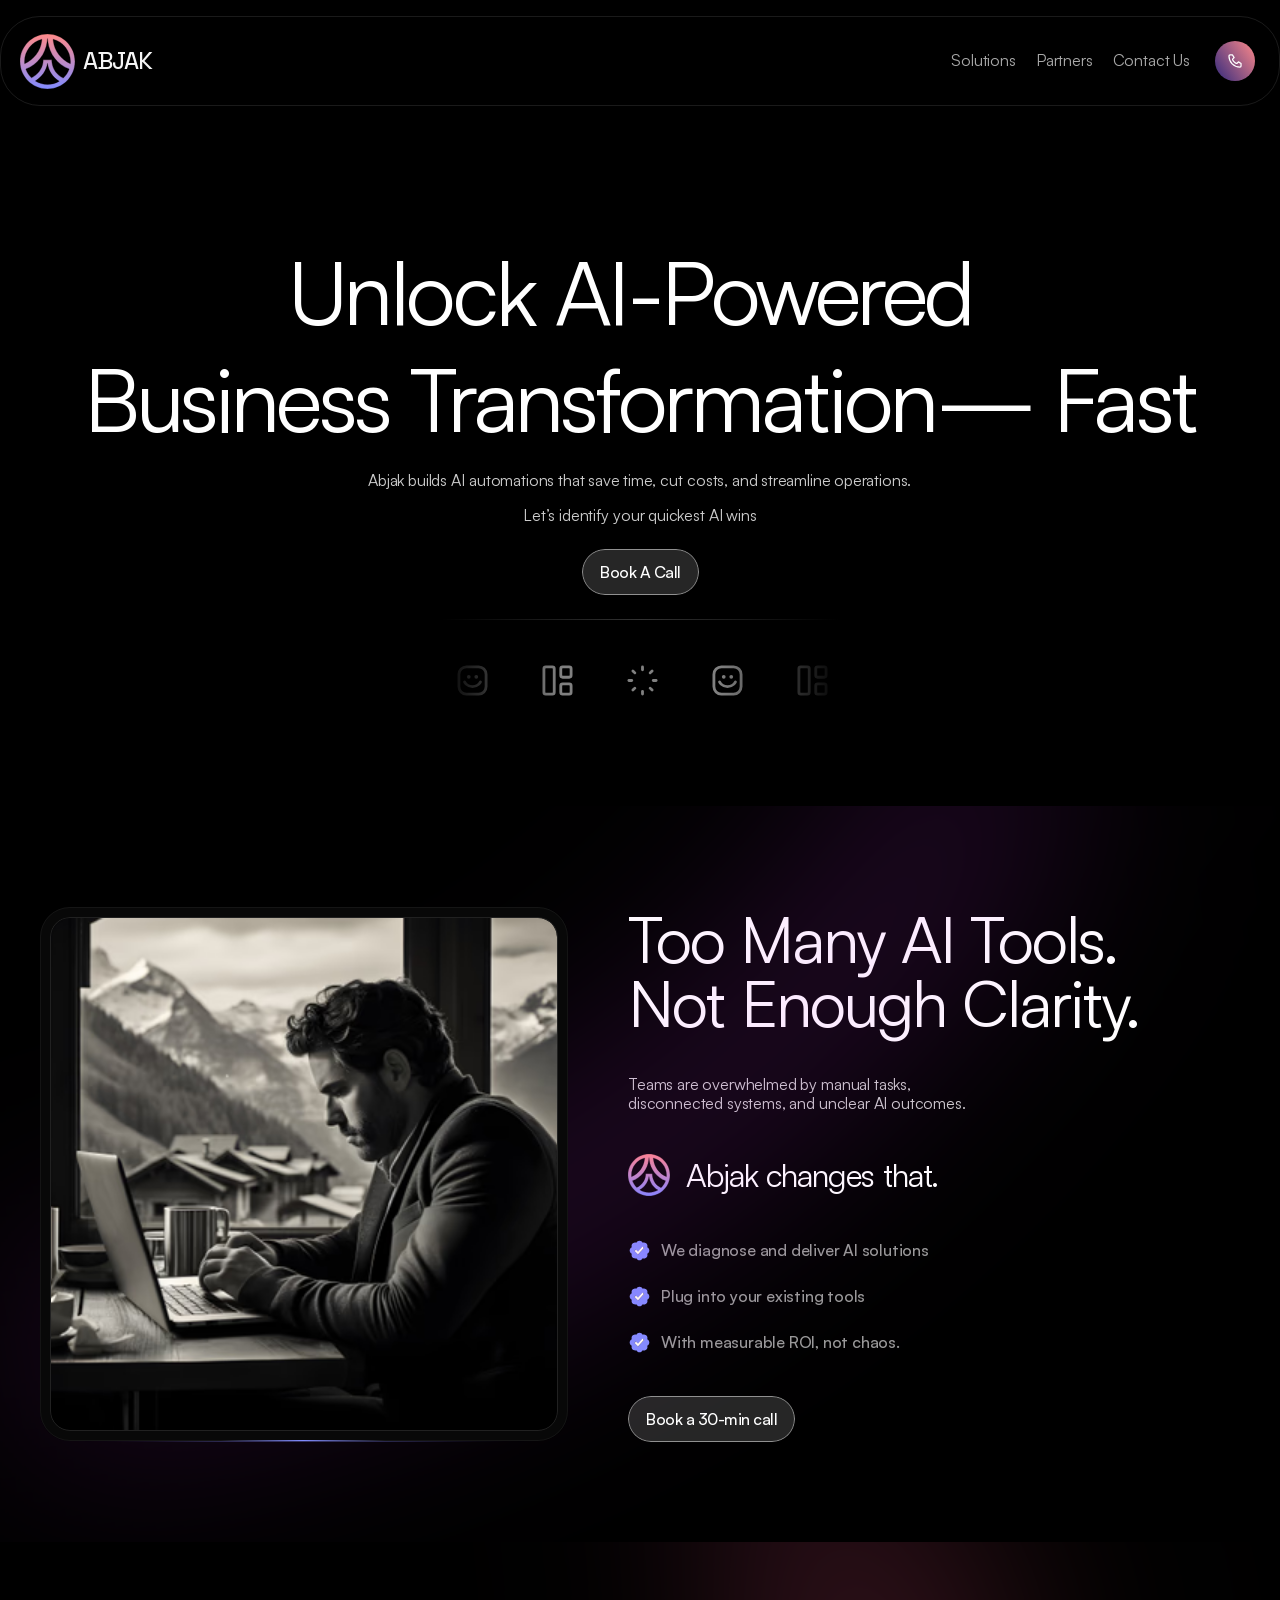
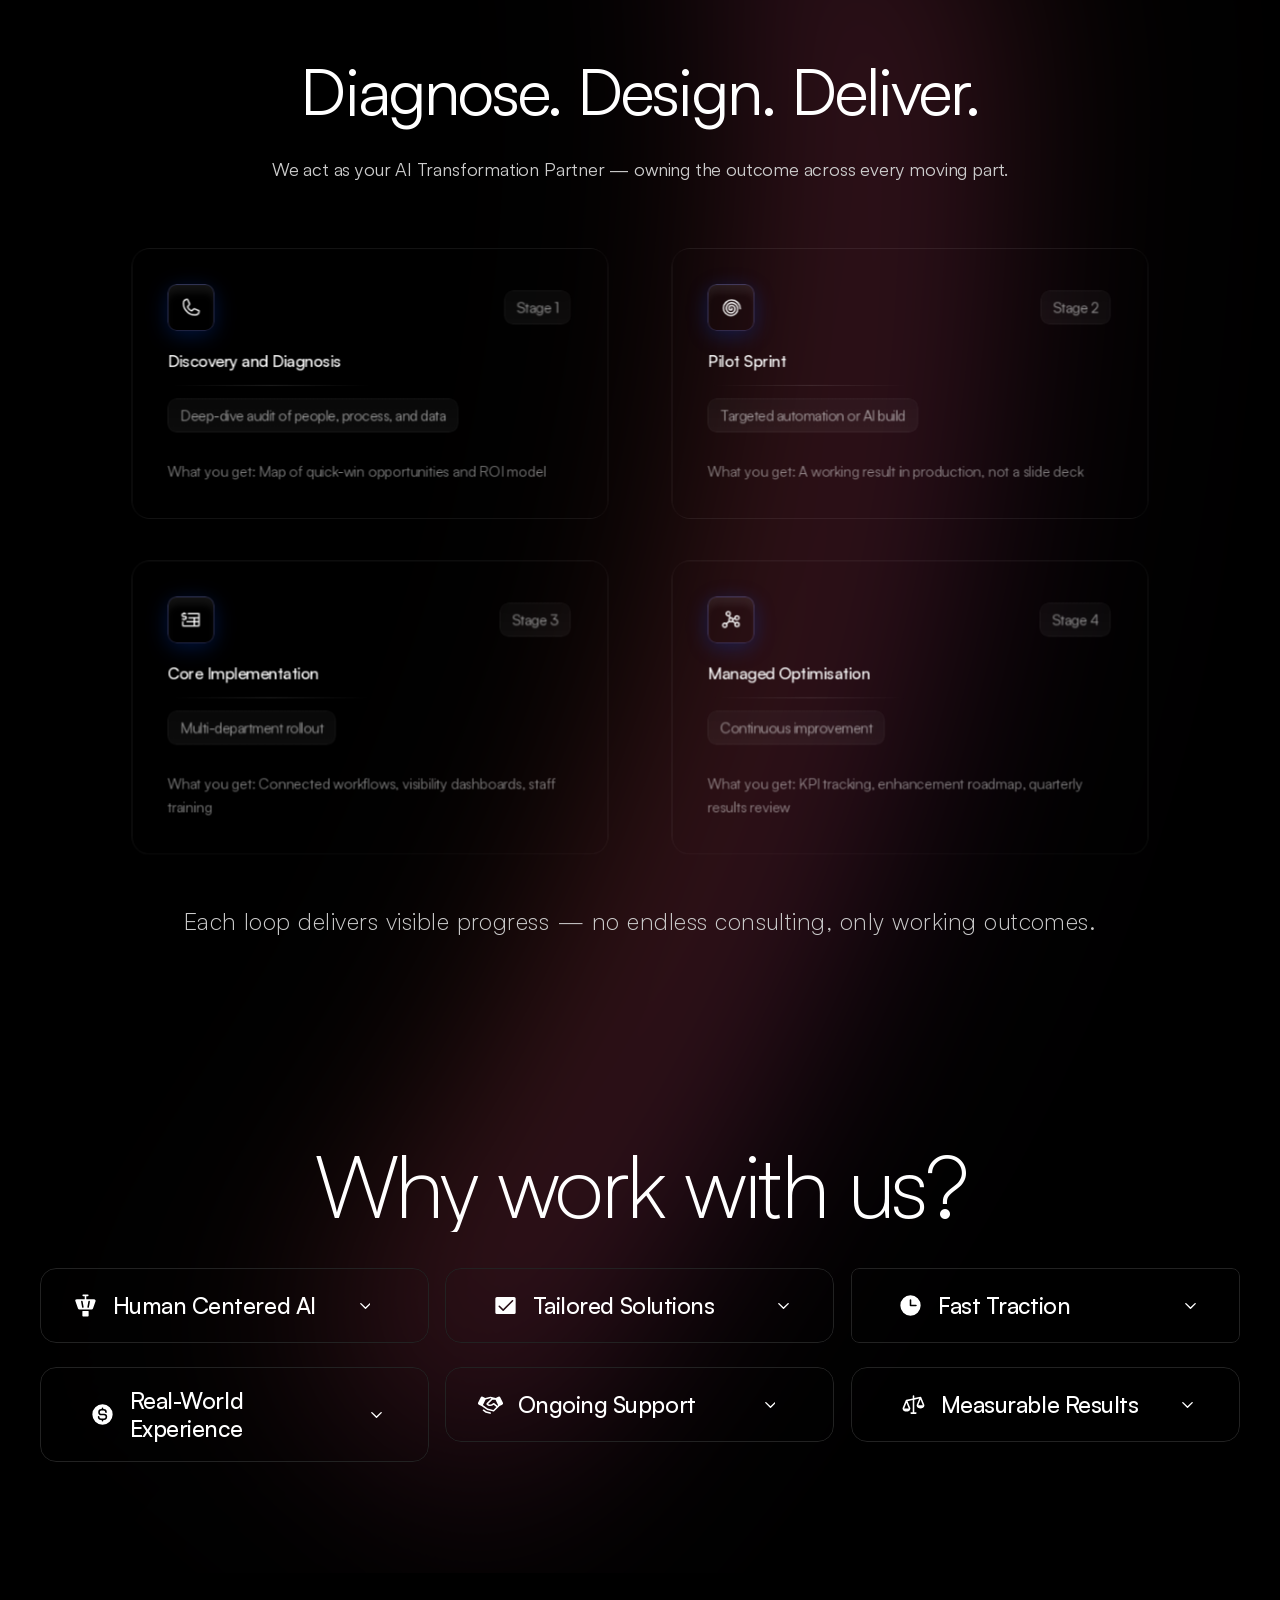
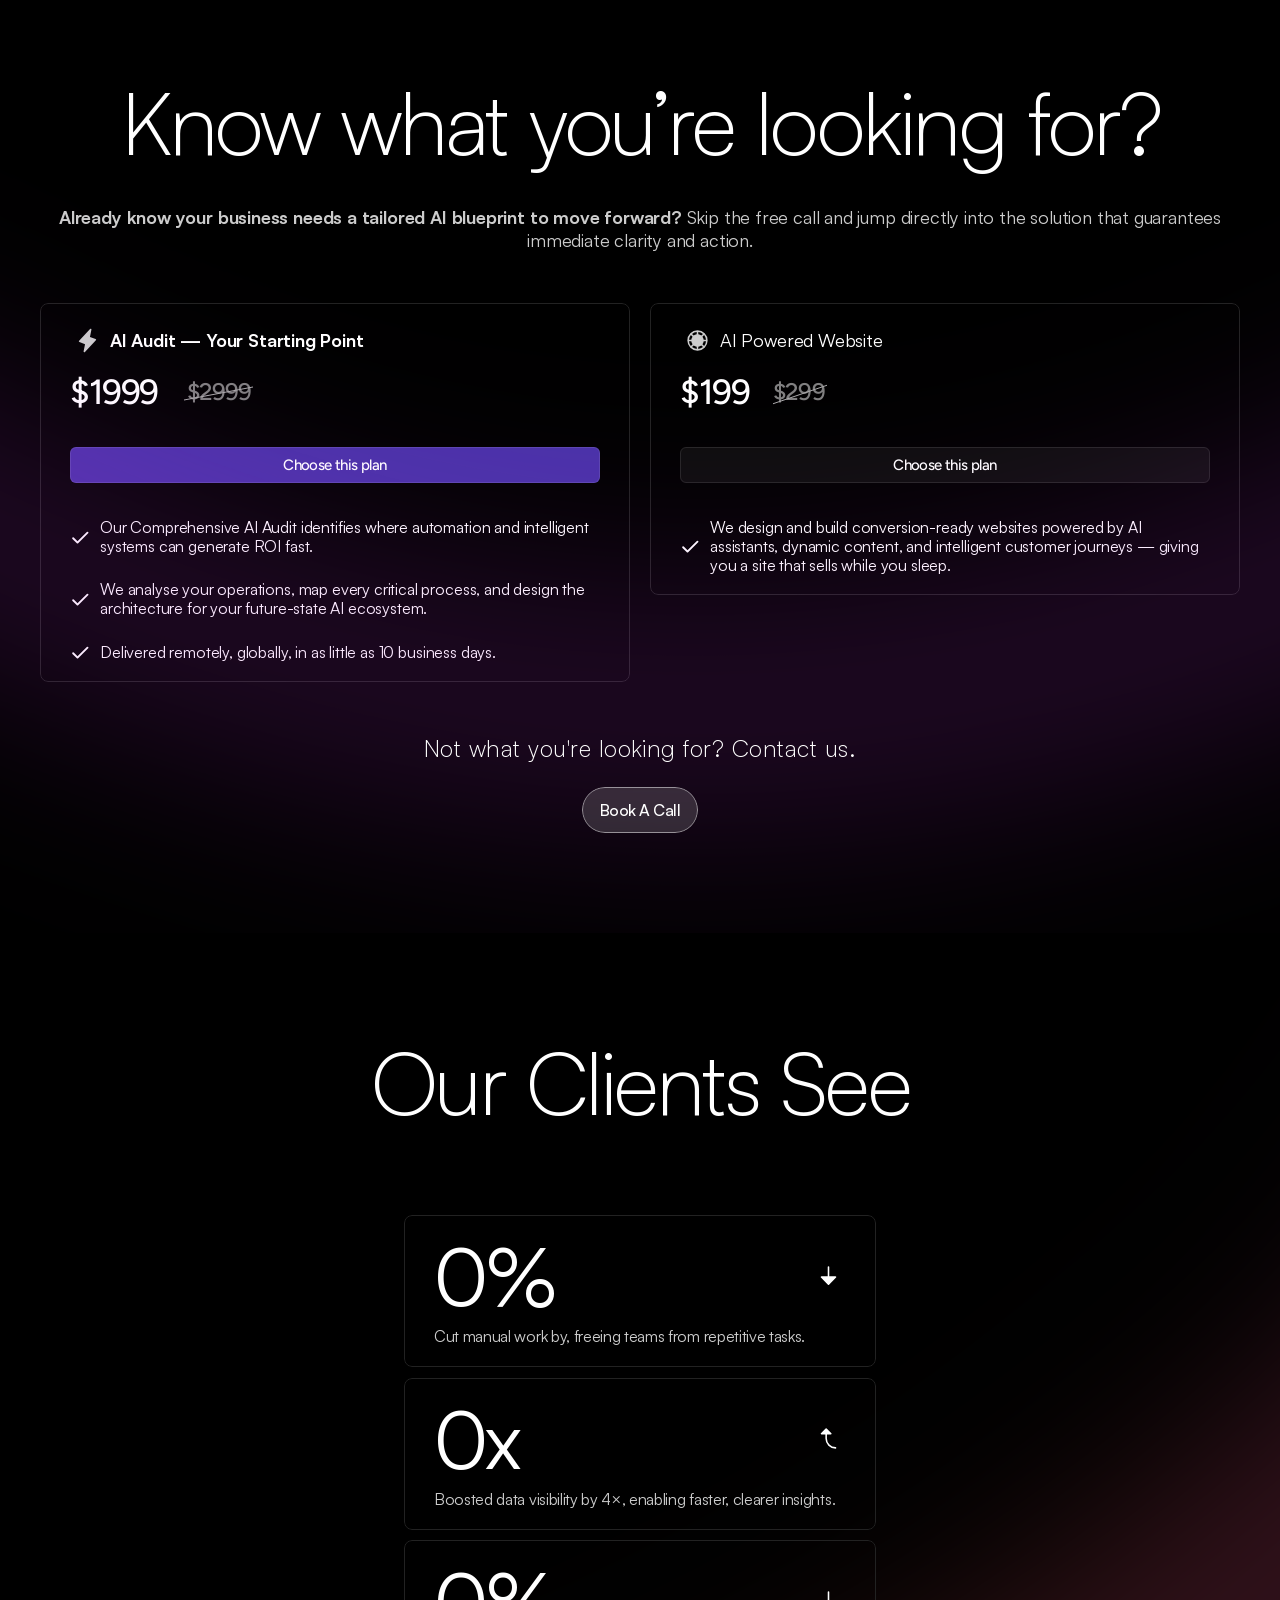
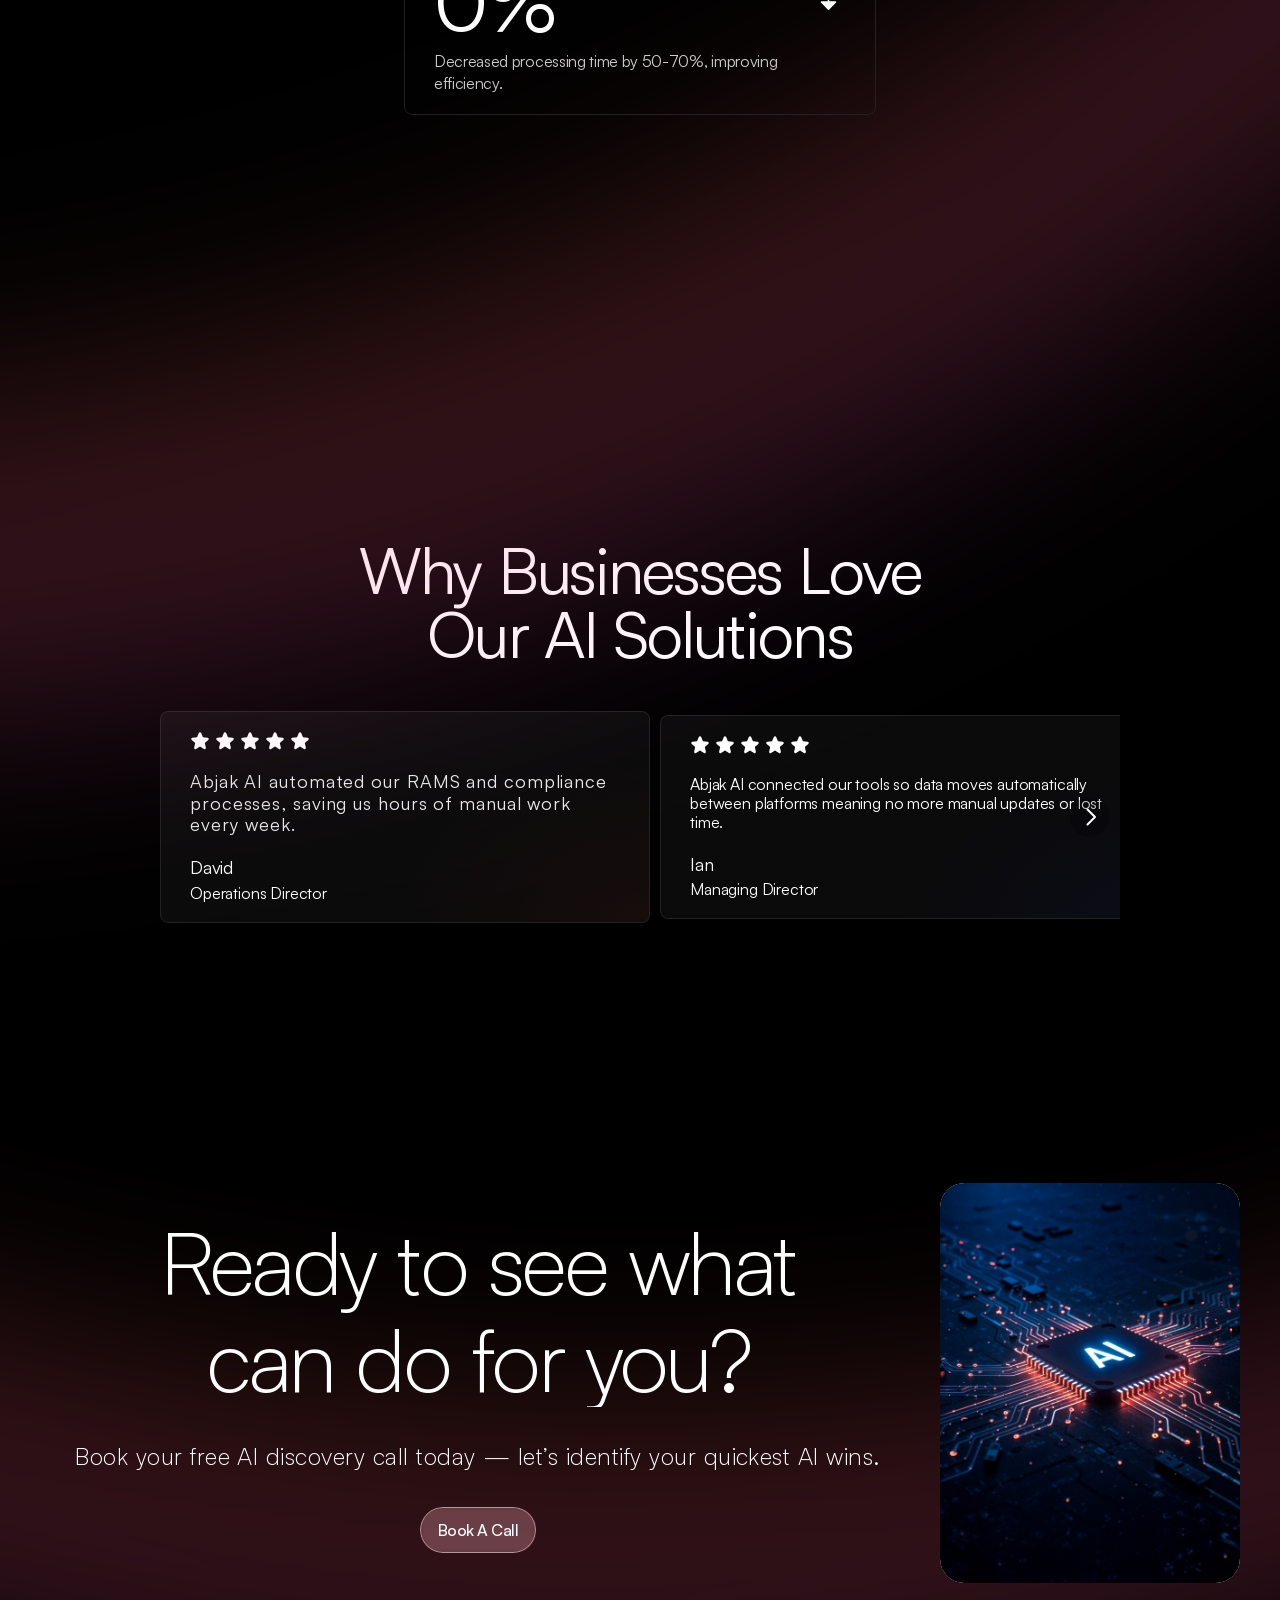
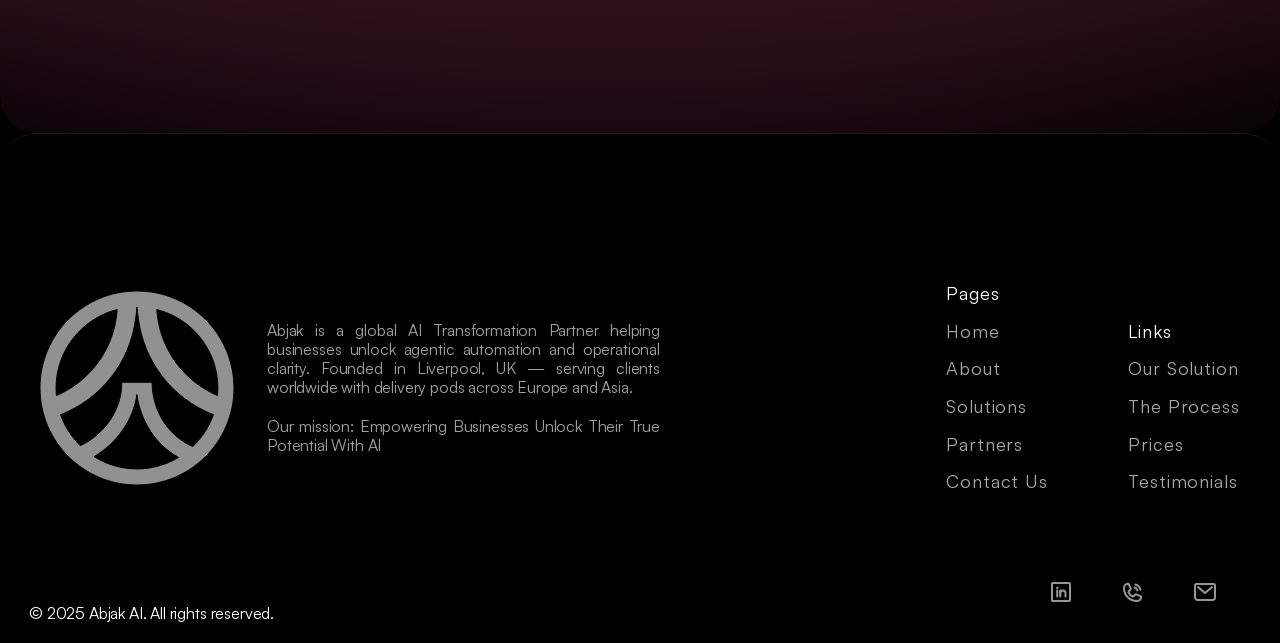
==== index.html @ 7c7d3fb9 "Static snapshot of the live abjak.com Framer site." ====
<!DOCTYPE html>
<html lang="en" data-redirect-timezone="1" dir="ltr"><head>
	<meta charset="utf-8">
	<meta name="viewport" content="width=device-width">
	<meta name="generator" content="Framer ee97fff">
	<title>ABJAK</title>
    <meta name="description" content="AI Business Transformation">
    <meta name="framer-search-index" content="/assets/framerusercontent_com__searchIndex-NoObSko5wXgN__ae4729a068b5.json">
    <meta name="framer-search-index-fallback" content="/assets/framerusercontent_com__searchIndex-mFWfEjjPKKYa__a6f4c43f9e50.json">
    <link href="/assets/framerusercontent_com__PGefwdbeYxjn3kqpcp1JiOGnQQ__b03ba661f866.png" rel="icon" media="(prefers-color-scheme: light)">
    <link href="/assets/framerusercontent_com__PGefwdbeYxjn3kqpcp1JiOGnQQ__b03ba661f866.png" rel="icon" media="(prefers-color-scheme: dark)">
    <link rel="apple-touch-icon" href="/assets/framerusercontent_com__PGefwdbeYxjn3kqpcp1JiOGnQQ__b03ba661f866.png">
    <!-- Open Graph -->
    <meta property="og:type" content="website">
    <meta property="og:title" content="ABJAK">
    <meta property="og:description" content="AI Business Transformation">
    <!-- X -->
    <meta name="twitter:card" content="summary_large_image">
    <meta name="twitter:title" content="ABJAK">
    <meta name="twitter:description" content="AI Business Transformation">
	
	
	
	<link rel="canonical" href="/"><meta property="og:url" content="https://abjak.com/"><!-- Start of headStart -->
    <!-- Snippet: S6byK2rc8 -->

<!-- SnippetEnd: S6byK2rc8 -->

    <!-- End of headStart -->
	
	<style data-framer-font-css="">/* latin-ext */
@font-face {
  font-family: 'DM Sans';
  font-style: italic;
  font-weight: 500;
  font-display: swap;
  src: url(/assets/fonts_gstatic_com__rP2Wp2ywxg089UriCZaSExd86J3t9jz86MvyyKK58VXh__a233b6d6c68f.woff2) format('woff2');
  unicode-range: U+0100-02BA, U+02BD-02C5, U+02C7-02CC, U+02CE-02D7, U+02DD-02FF, U+0304, U+0308, U+0329, U+1D00-1DBF, U+1E00-1E9F, U+1EF2-1EFF, U+2020, U+20A0-20AB, U+20AD-20C0, U+2113, U+2C60-2C7F, U+A720-A7FF;
}
/* latin */
@font-face {
  font-family: 'DM Sans';
  font-style: italic;
  font-weight: 500;
  font-display: swap;
  src: url(/assets/fonts_gstatic_com__rP2Wp2ywxg089UriCZaSExd86J3t9jz86MvyyKy58Q__5224995c06ec.woff2) format('woff2');
  unicode-range: U+0000-00FF, U+0131, U+0152-0153, U+02BB-02BC, U+02C6, U+02DA, U+02DC, U+0304, U+0308, U+0329, U+2000-206F, U+20AC, U+2122, U+2191, U+2193, U+2212, U+2215, U+FEFF, U+FFFD;
}
/* latin-ext */
@font-face {
  font-family: 'DM Sans';
  font-style: italic;
  font-weight: 700;
  font-display: swap;
  src: url(/assets/fonts_gstatic_com__rP2Wp2ywxg089UriCZaSExd86J3t9jz86MvyyKK58VXh__a233b6d6c68f.woff2) format('woff2');
  unicode-range: U+0100-02BA, U+02BD-02C5, U+02C7-02CC, U+02CE-02D7, U+02DD-02FF, U+0304, U+0308, U+0329, U+1D00-1DBF, U+1E00-1E9F, U+1EF2-1EFF, U+2020, U+20A0-20AB, U+20AD-20C0, U+2113, U+2C60-2C7F, U+A720-A7FF;
}
/* latin */
@font-face {
  font-family: 'DM Sans';
  font-style: italic;
  font-weight: 700;
  font-display: swap;
  src: url(/assets/fonts_gstatic_com__rP2Wp2ywxg089UriCZaSExd86J3t9jz86MvyyKy58Q__5224995c06ec.woff2) format('woff2');
  unicode-range: U+0000-00FF, U+0131, U+0152-0153, U+02BB-02BC, U+02C6, U+02DA, U+02DC, U+0304, U+0308, U+0329, U+2000-206F, U+20AC, U+2122, U+2191, U+2193, U+2212, U+2215, U+FEFF, U+FFFD;
}
/* latin-ext */
@font-face {
  font-family: 'DM Sans';
  font-style: normal;
  font-weight: 400;
  font-display: swap;
  src: url(/assets/fonts_gstatic_com__rP2Yp2ywxg089UriI5-g4vlH9VoD8Cmcqbu6-K6h9Q__850928f51828.woff2) format('woff2');
  unicode-range: U+0100-02BA, U+02BD-02C5, U+02C7-02CC, U+02CE-02D7, U+02DD-02FF, U+0304, U+0308, U+0329, U+1D00-1DBF, U+1E00-1E9F, U+1EF2-1EFF, U+2020, U+20A0-20AB, U+20AD-20C0, U+2113, U+2C60-2C7F, U+A720-A7FF;
}
/* latin */
@font-face {
  font-family: 'DM Sans';
  font-style: normal;
  font-weight: 400;
  font-display: swap;
  src: url(/assets/fonts_gstatic_com__rP2Yp2ywxg089UriI5-g4vlH9VoD8Cmcqbu0-K4__002a94d0e22f.woff2) format('woff2');
  unicode-range: U+0000-00FF, U+0131, U+0152-0153, U+02BB-02BC, U+02C6, U+02DA, U+02DC, U+0304, U+0308, U+0329, U+2000-206F, U+20AC, U+2122, U+2191, U+2193, U+2212, U+2215, U+FEFF, U+FFFD;
}
/* latin-ext */
@font-face {
  font-family: 'DM Sans';
  font-style: normal;
  font-weight: 500;
  font-display: swap;
  src: url(/assets/fonts_gstatic_com__rP2Yp2ywxg089UriI5-g4vlH9VoD8Cmcqbu6-K6h9Q__850928f51828.woff2) format('woff2');
  unicode-range: U+0100-02BA, U+02BD-02C5, U+02C7-02CC, U+02CE-02D7, U+02DD-02FF, U+0304, U+0308, U+0329, U+1D00-1DBF, U+1E00-1E9F, U+1EF2-1EFF, U+2020, U+20A0-20AB, U+20AD-20C0, U+2113, U+2C60-2C7F, U+A720-A7FF;
}
/* latin */
@font-face {
  font-family: 'DM Sans';
  font-style: normal;
  font-weight: 500;
  font-display: swap;
  src: url(/assets/fonts_gstatic_com__rP2Yp2ywxg089UriI5-g4vlH9VoD8Cmcqbu0-K4__002a94d0e22f.woff2) format('woff2');
  unicode-range: U+0000-00FF, U+0131, U+0152-0153, U+02BB-02BC, U+02C6, U+02DA, U+02DC, U+0304, U+0308, U+0329, U+2000-206F, U+20AC, U+2122, U+2191, U+2193, U+2212, U+2215, U+FEFF, U+FFFD;
}
/* latin-ext */
@font-face {
  font-family: 'DM Sans';
  font-style: normal;
  font-weight: 700;
  font-display: swap;
  src: url(/assets/fonts_gstatic_com__rP2Yp2ywxg089UriI5-g4vlH9VoD8Cmcqbu6-K6h9Q__850928f51828.woff2) format('woff2');
  unicode-range: U+0100-02BA, U+02BD-02C5, U+02C7-02CC, U+02CE-02D7, U+02DD-02FF, U+0304, U+0308, U+0329, U+1D00-1DBF, U+1E00-1E9F, U+1EF2-1EFF, U+2020, U+20A0-20AB, U+20AD-20C0, U+2113, U+2C60-2C7F, U+A720-A7FF;
}
/* latin */
@font-face {
  font-family: 'DM Sans';
  font-style: normal;
  font-weight: 700;
  font-display: swap;
  src: url(/assets/fonts_gstatic_com__rP2Yp2ywxg089UriI5-g4vlH9VoD8Cmcqbu0-K4__002a94d0e22f.woff2) format('woff2');
  unicode-range: U+0000-00FF, U+0131, U+0152-0153, U+02BB-02BC, U+02C6, U+02DA, U+02DC, U+0304, U+0308, U+0329, U+2000-206F, U+20AC, U+2122, U+2191, U+2193, U+2212, U+2215, U+FEFF, U+FFFD;
}
/* latin-ext */
@font-face {
  font-family: 'Figtree';
  font-style: italic;
  font-weight: 500;
  font-display: swap;
  src: url(/assets/fonts_gstatic_com___Xmu-HUzqDCFdgfMm4GNAa5o_ik__70ed89043eb0.woff2) format('woff2');
  unicode-range: U+0100-02BA, U+02BD-02C5, U+02C7-02CC, U+02CE-02D7, U+02DD-02FF, U+0304, U+0308, U+0329, U+1D00-1DBF, U+1E00-1E9F, U+1EF2-1EFF, U+2020, U+20A0-20AB, U+20AD-20C0, U+2113, U+2C60-2C7F, U+A720-A7FF;
}
/* latin */
@font-face {
  font-family: 'Figtree';
  font-style: italic;
  font-weight: 500;
  font-display: swap;
  src: url(/assets/fonts_gstatic_com___Xmu-HUzqDCFdgfMm4GND65o__3530fccd972d.woff2) format('woff2');
  unicode-range: U+0000-00FF, U+0131, U+0152-0153, U+02BB-02BC, U+02C6, U+02DA, U+02DC, U+0304, U+0308, U+0329, U+2000-206F, U+20AC, U+2122, U+2191, U+2193, U+2212, U+2215, U+FEFF, U+FFFD;
}
/* latin-ext */
@font-face {
  font-family: 'Figtree';
  font-style: italic;
  font-weight: 700;
  font-display: swap;
  src: url(/assets/fonts_gstatic_com___Xmu-HUzqDCFdgfMm4GNAa5o_ik__70ed89043eb0.woff2) format('woff2');
  unicode-range: U+0100-02BA, U+02BD-02C5, U+02C7-02CC, U+02CE-02D7, U+02DD-02FF, U+0304, U+0308, U+0329, U+1D00-1DBF, U+1E00-1E9F, U+1EF2-1EFF, U+2020, U+20A0-20AB, U+20AD-20C0, U+2113, U+2C60-2C7F, U+A720-A7FF;
}
/* latin */
@font-face {
  font-family: 'Figtree';
  font-style: italic;
  font-weight: 700;
  font-display: swap;
  src: url(/assets/fonts_gstatic_com___Xmu-HUzqDCFdgfMm4GND65o__3530fccd972d.woff2) format('woff2');
  unicode-range: U+0000-00FF, U+0131, U+0152-0153, U+02BB-02BC, U+02C6, U+02DA, U+02DC, U+0304, U+0308, U+0329, U+2000-206F, U+20AC, U+2122, U+2191, U+2193, U+2212, U+2215, U+FEFF, U+FFFD;
}
/* latin-ext */
@font-face {
  font-family: 'Figtree';
  font-style: normal;
  font-weight: 500;
  font-display: swap;
  src: url(/assets/fonts_gstatic_com___Xms-HUzqDCFdgfMm4q9DbZs__467cc91576f5.woff2) format('woff2');
  unicode-range: U+0100-02BA, U+02BD-02C5, U+02C7-02CC, U+02CE-02D7, U+02DD-02FF, U+0304, U+0308, U+0329, U+1D00-1DBF, U+1E00-1E9F, U+1EF2-1EFF, U+2020, U+20A0-20AB, U+20AD-20C0, U+2113, U+2C60-2C7F, U+A720-A7FF;
}
/* latin */
@font-face {
  font-family: 'Figtree';
  font-style: normal;
  font-weight: 500;
  font-display: swap;
  src: url(/assets/fonts_gstatic_com___Xms-HUzqDCFdgfMm4S9DQ__3c512d8e381c.woff2) format('woff2');
  unicode-range: U+0000-00FF, U+0131, U+0152-0153, U+02BB-02BC, U+02C6, U+02DA, U+02DC, U+0304, U+0308, U+0329, U+2000-206F, U+20AC, U+2122, U+2191, U+2193, U+2212, U+2215, U+FEFF, U+FFFD;
}
/* latin-ext */
@font-face {
  font-family: 'Figtree';
  font-style: normal;
  font-weight: 700;
  font-display: swap;
  src: url(/assets/fonts_gstatic_com___Xms-HUzqDCFdgfMm4q9DbZs__467cc91576f5.woff2) format('woff2');
  unicode-range: U+0100-02BA, U+02BD-02C5, U+02C7-02CC, U+02CE-02D7, U+02DD-02FF, U+0304, U+0308, U+0329, U+1D00-1DBF, U+1E00-1E9F, U+1EF2-1EFF, U+2020, U+20A0-20AB, U+20AD-20C0, U+2113, U+2C60-2C7F, U+A720-A7FF;
}
/* latin */
@font-face {
  font-family: 'Figtree';
  font-style: normal;
  font-weight: 700;
  font-display: swap;
  src: url(/assets/fonts_gstatic_com___Xms-HUzqDCFdgfMm4S9DQ__3c512d8e381c.woff2) format('woff2');
  unicode-range: U+0000-00FF, U+0131, U+0152-0153, U+02BB-02BC, U+02C6, U+02DA, U+02DC, U+0304, U+0308, U+0329, U+2000-206F, U+20AC, U+2122, U+2191, U+2193, U+2212, U+2215, U+FEFF, U+FFFD;
}

@font-face { font-family: "Inter"; src: url("/assets/framerusercontent_com__5vvr9Vy74if2I6bQbJvbw7SY1pQ__197dd743787c.woff2"); font-display: swap; font-style: normal; font-weight: 400; unicode-range: U+0460-052F, U+1C80-1C88, U+20B4, U+2DE0-2DFF, U+A640-A69F, U+FE2E-FE2F }
@font-face { font-family: "Inter"; src: url("/assets/framerusercontent_com__EOr0mi4hNtlgWNn9if640EZzXCo__f3fd018548ab.woff2"); font-display: swap; font-style: normal; font-weight: 400; unicode-range: U+0301, U+0400-045F, U+0490-0491, U+04B0-04B1, U+2116 }
@font-face { font-family: "Inter"; src: url("/assets/framerusercontent_com__Y9k9QrlZAqio88Klkmbd8VoMQc__bb12e146cad6.woff2"); font-display: swap; font-style: normal; font-weight: 400; unicode-range: U+1F00-1FFF }
@font-face { font-family: "Inter"; src: url("/assets/framerusercontent_com__OYrD2tBIBPvoJXiIHnLoOXnY9M__ea808fe7d65d.woff2"); font-display: swap; font-style: normal; font-weight: 400; unicode-range: U+0370-03FF }
@font-face { font-family: "Inter"; src: url("/assets/framerusercontent_com__JeYwfuaPfZHQhEG8U5gtPDZ7WQ__418c934c0013.woff2"); font-display: swap; font-style: normal; font-weight: 400; unicode-range: U+0100-024F, U+0259, U+1E00-1EFF, U+2020, U+20A0-20AB, U+20AD-20CF, U+2113, U+2C60-2C7F, U+A720-A7FF }
@font-face { font-family: "Inter"; src: url("/assets/framerusercontent_com__GrgcKwrN6d3Uz8EwcLHZxwEfC4__d2835f64bac0.woff2"); font-display: swap; font-style: normal; font-weight: 400; unicode-range: U+0000-00FF, U+0131, U+0152-0153, U+02BB-02BC, U+02C6, U+02DA, U+02DC, U+2000-206F, U+2070, U+2074-207E, U+2080-208E, U+20AC, U+2122, U+2191, U+2193, U+2212, U+2215, U+FEFF, U+FFFD }
@font-face { font-family: "Inter"; src: url("/assets/framerusercontent_com__b6Y37FthZeALduNqHicBT6FutY__22b5f26fb634.woff2"); font-display: swap; font-style: normal; font-weight: 400; unicode-range: U+0102-0103, U+0110-0111, U+0128-0129, U+0168-0169, U+01A0-01A1, U+01AF-01B0, U+1EA0-1EF9, U+20AB }
@font-face { font-family: "Inter"; src: url("/assets/framerusercontent_com__DpPBYI0sL4fYLgAkX8KXOPVt7c__9f76c3a5f7ca.woff2"); font-display: swap; font-style: normal; font-weight: 700; unicode-range: U+0460-052F, U+1C80-1C88, U+20B4, U+2DE0-2DFF, U+A640-A69F, U+FE2E-FE2F }
@font-face { font-family: "Inter"; src: url("/assets/framerusercontent_com__4RAEQdEOrcnDkhHiiCbJOw92Lk__3be39f5de46f.woff2"); font-display: swap; font-style: normal; font-weight: 700; unicode-range: U+0301, U+0400-045F, U+0490-0491, U+04B0-04B1, U+2116 }
@font-face { font-family: "Inter"; src: url("/assets/framerusercontent_com__1K3W8DizY3v4emK8Mb08YHxTbs__be91894f01be.woff2"); font-display: swap; font-style: normal; font-weight: 700; unicode-range: U+1F00-1FFF }
@font-face { font-family: "Inter"; src: url("/assets/framerusercontent_com__tUSCtfYVM1I1IchuyCwz9gDdQ__974fd13b31db.woff2"); font-display: swap; font-style: normal; font-weight: 700; unicode-range: U+0370-03FF }
@font-face { font-family: "Inter"; src: url("/assets/framerusercontent_com__VgYFWiwsAC5OYxAycRXXvhze58__b6c838787112.woff2"); font-display: swap; font-style: normal; font-weight: 700; unicode-range: U+0100-024F, U+0259, U+1E00-1EFF, U+2020, U+20A0-20AB, U+20AD-20CF, U+2113, U+2C60-2C7F, U+A720-A7FF }
@font-face { font-family: "Inter"; src: url("/assets/framerusercontent_com__syRNPWzAMIrcJ3wIlPIP43KjQs__452fe1601f59.woff2"); font-display: swap; font-style: normal; font-weight: 700; unicode-range: U+0000-00FF, U+0131, U+0152-0153, U+02BB-02BC, U+02C6, U+02DA, U+02DC, U+2000-206F, U+2070, U+2074-207E, U+2080-208E, U+20AC, U+2122, U+2191, U+2193, U+2212, U+2215, U+FEFF, U+FFFD }
@font-face { font-family: "Inter"; src: url("/assets/framerusercontent_com__GIryZETIX4IFypco5pYZONKhJIo__bcff39a6db6d.woff2"); font-display: swap; font-style: normal; font-weight: 700; unicode-range: U+0102-0103, U+0110-0111, U+0128-0129, U+0168-0169, U+01A0-01A1, U+01AF-01B0, U+1EA0-1EF9, U+20AB }
@font-face { font-family: "Inter"; src: url("/assets/framerusercontent_com__5A3Ce6C9YYmCjpQx9M4inSaKU__94357736abb4.woff2"); font-display: swap; font-style: normal; font-weight: 500; unicode-range: U+0460-052F, U+1C80-1C88, U+20B4, U+2DE0-2DFF, U+A640-A69F, U+FE2E-FE2F }
@font-face { font-family: "Inter"; src: url("/assets/framerusercontent_com__Qx95Xyt0Ka3SGhinnbXIGpEIyP4__96126f2d71c7.woff2"); font-display: swap; font-style: normal; font-weight: 500; unicode-range: U+0301, U+0400-045F, U+0490-0491, U+04B0-04B1, U+2116 }
@font-face { font-family: "Inter"; src: url("/assets/framerusercontent_com__6mJuEAguuIuMog10gGvH5d3cl8__d672e61ee3bb.woff2"); font-display: swap; font-style: normal; font-weight: 500; unicode-range: U+1F00-1FFF }
@font-face { font-family: "Inter"; src: url("/assets/framerusercontent_com__xYYWaj7wCU5zSQH0eXvSaS19wo__af51674aa206.woff2"); font-display: swap; font-style: normal; font-weight: 500; unicode-range: U+0370-03FF }
@font-face { font-family: "Inter"; src: url("/assets/framerusercontent_com__otTaNuNpVK4RbdlT7zDDdKvQBA__c95a827796aa.woff2"); font-display: swap; font-style: normal; font-weight: 500; unicode-range: U+0100-024F, U+0259, U+1E00-1EFF, U+2020, U+20A0-20AB, U+20AD-20CF, U+2113, U+2C60-2C7F, U+A720-A7FF }
@font-face { font-family: "Inter"; src: url("/assets/framerusercontent_com__UjlFhCnUjxhNfep4oYBPqnEssyo__2ba1c0d5445f.woff2"); font-display: swap; font-style: normal; font-weight: 500; unicode-range: U+0000-00FF, U+0131, U+0152-0153, U+02BB-02BC, U+02C6, U+02DA, U+02DC, U+2000-206F, U+2070, U+2074-207E, U+2080-208E, U+20AC, U+2122, U+2191, U+2193, U+2212, U+2215, U+FEFF, U+FFFD }
@font-face { font-family: "Inter"; src: url("/assets/framerusercontent_com__DolVirEGb34pEXEp8t8FQBSK4__0c3a17ff05cf.woff2"); font-display: swap; font-style: normal; font-weight: 500; unicode-range: U+0102-0103, U+0110-0111, U+0128-0129, U+0168-0169, U+01A0-01A1, U+01AF-01B0, U+1EA0-1EF9, U+20AB }
@font-face { font-family: "Inter"; src: url("/assets/framerusercontent_com__vQyevYAyHtARFwPqUzQGpnDs__776ea07d8af4.woff2"); font-display: swap; font-style: normal; font-weight: 400; unicode-range: U+0000-00FF, U+0131, U+0152-0153, U+02BB-02BC, U+02C6, U+02DA, U+02DC, U+2000-206F, U+2074, U+20AC, U+2122, U+2191, U+2193, U+2212, U+2215, U+FEFF, U+FFFD }
@font-face { font-family: "Inter"; src: url("/assets/framerusercontent_com__mkY5Sgyq51ik0AMrSBwhm9DJg__494370e42c16.woff2"); font-style: normal; font-weight: 900; unicode-range: U+0460-052F, U+1C80-1C88, U+20B4, U+2DE0-2DFF, U+A640-A69F, U+FE2E-FE2F }
@font-face { font-family: "Inter"; src: url("/assets/framerusercontent_com__X5hj6qzcHUYv7h1390c8Rhm6550__98e006a70b1f.woff2"); font-style: normal; font-weight: 900; unicode-range: U+0301, U+0400-045F, U+0490-0491, U+04B0-04B1, U+2116 }
@font-face { font-family: "Inter"; src: url("/assets/framerusercontent_com__gQhNpS3tN86g8RcVKYUUaKt2oMQ__d5262035fd33.woff2"); font-style: normal; font-weight: 900; unicode-range: U+1F00-1FFF }
@font-face { font-family: "Inter"; src: url("/assets/framerusercontent_com__cugnVhSraaRyANCaUtI5FV17wk__146bdc56faba.woff2"); font-style: normal; font-weight: 900; unicode-range: U+0370-03FF }
@font-face { font-family: "Inter"; src: url("/assets/framerusercontent_com__5HcVoGak8k5agFJSaKa4floXVu0__bc2a9ceee87f.woff2"); font-style: normal; font-weight: 900; unicode-range: U+0100-024F, U+0259, U+1E00-1EFF, U+2020, U+20A0-20AB, U+20AD-20CF, U+2113, U+2C60-2C7F, U+A720-A7FF }
@font-face { font-family: "Inter"; src: url("/assets/framerusercontent_com__rZ5DdENNqIdFTIyQQiP5isO7M__6fb1254aa263.woff2"); font-style: normal; font-weight: 900; unicode-range: U+0000-00FF, U+0131, U+0152-0153, U+02BB-02BC, U+02C6, U+02DA, U+02DC, U+2000-206F, U+2070, U+2074-207E, U+2080-208E, U+20AC, U+2122, U+2191, U+2193, U+2212, U+2215, U+FEFF, U+FFFD }
@font-face { font-family: "Inter"; src: url("/assets/framerusercontent_com__P2Bw01CtL0b9wqygO0sSVogWbo__f6380e18defb.woff2"); font-style: normal; font-weight: 900; unicode-range: U+0102-0103, U+0110-0111, U+0128-0129, U+0168-0169, U+01A0-01A1, U+01AF-01B0, U+1EA0-1EF9, U+20AB }
@font-face { font-family: "Inter"; src: url("/assets/framerusercontent_com__05KsVHGDmqXSBXM4yRZ65P8i0s__aaed3c06be45.woff2"); font-style: italic; font-weight: 900; unicode-range: U+0460-052F, U+1C80-1C88, U+20B4, U+2DE0-2DFF, U+A640-A69F, U+FE2E-FE2F }
@font-face { font-family: "Inter"; src: url("/assets/framerusercontent_com__ky8ovPukK4dJ1Pxq74qGhOqCYI__7047bd4cd605.woff2"); font-style: italic; font-weight: 900; unicode-range: U+0301, U+0400-045F, U+0490-0491, U+04B0-04B1, U+2116 }
@font-face { font-family: "Inter"; src: url("/assets/framerusercontent_com__vvNSqIj42qeQ2bvCRBIWKHscrc__cfa0a2ea2d1e.woff2"); font-style: italic; font-weight: 900; unicode-range: U+1F00-1FFF }
@font-face { font-family: "Inter"; src: url("/assets/framerusercontent_com__3ZmXbBKToJifDV9gwcifVd1tEY__d49354010dbb.woff2"); font-style: italic; font-weight: 900; unicode-range: U+0370-03FF }
@font-face { font-family: "Inter"; src: url("/assets/framerusercontent_com__FNfhX3dt4ChuLJq2PwdlxHO7PU__6c8a1019843e.woff2"); font-style: italic; font-weight: 900; unicode-range: U+0100-024F, U+0259, U+1E00-1EFF, U+2020, U+20A0-20AB, U+20AD-20CF, U+2113, U+2C60-2C7F, U+A720-A7FF }
@font-face { font-family: "Inter"; src: url("/assets/framerusercontent_com__gcnfba68tfm7qAyrWRCf9r34jg__443ebd64432f.woff2"); font-style: italic; font-weight: 900; unicode-range: U+0000-00FF, U+0131, U+0152-0153, U+02BB-02BC, U+02C6, U+02DA, U+02DC, U+2000-206F, U+2070, U+2074-207E, U+2080-208E, U+20AC, U+2122, U+2191, U+2193, U+2212, U+2215, U+FEFF, U+FFFD }
@font-face { font-family: "Inter"; src: url("/assets/framerusercontent_com__efTfQcBJ53kM2pB1hezSZ3RDUFs__eb965eb5ff78.woff2"); font-style: italic; font-weight: 900; unicode-range: U+0102-0103, U+0110-0111, U+0128-0129, U+0168-0169, U+01A0-01A1, U+01AF-01B0, U+1EA0-1EF9, U+20AB }
@font-face { font-family: "Inter"; src: url("/assets/framerusercontent_com__H89BbHkbHDzlxZzxi8uPzTsp90__e1fb1f6952b2.woff2"); font-display: swap; font-style: italic; font-weight: 700; unicode-range: U+0460-052F, U+1C80-1C88, U+20B4, U+2DE0-2DFF, U+A640-A69F, U+FE2E-FE2F }
@font-face { font-family: "Inter"; src: url("/assets/framerusercontent_com__u6gJwDuwB143kpNK1T1MDKDWkMc__bba4fadd8b3a.woff2"); font-display: swap; font-style: italic; font-weight: 700; unicode-range: U+0301, U+0400-045F, U+0490-0491, U+04B0-04B1, U+2116 }
@font-face { font-family: "Inter"; src: url("/assets/framerusercontent_com__43sJ6MfOPh1LCJt46OvyDuSbA6o__8e7d41d9470a.woff2"); font-display: swap; font-style: italic; font-weight: 700; unicode-range: U+1F00-1FFF }
@font-face { font-family: "Inter"; src: url("/assets/framerusercontent_com__wccHG0r4gBDAIRhfHiOlq6oEkqw__7b05451fe6ce.woff2"); font-display: swap; font-style: italic; font-weight: 700; unicode-range: U+0370-03FF }
@font-face { font-family: "Inter"; src: url("/assets/framerusercontent_com__WZ367JPwf9bRW6LdTHN8rXgSjw__78f4b8011b83.woff2"); font-display: swap; font-style: italic; font-weight: 700; unicode-range: U+0100-024F, U+0259, U+1E00-1EFF, U+2020, U+20A0-20AB, U+20AD-20CF, U+2113, U+2C60-2C7F, U+A720-A7FF }
@font-face { font-family: "Inter"; src: url("/assets/framerusercontent_com__ia3uin3hQWqDrVloC1zEtYHWw__7342a84724f5.woff2"); font-display: swap; font-style: italic; font-weight: 700; unicode-range: U+0000-00FF, U+0131, U+0152-0153, U+02BB-02BC, U+02C6, U+02DA, U+02DC, U+2000-206F, U+2070, U+2074-207E, U+2080-208E, U+20AC, U+2122, U+2191, U+2193, U+2212, U+2215, U+FEFF, U+FFFD }
@font-face { font-family: "Inter"; src: url("/assets/framerusercontent_com__2A4Xx7CngadFGlVV4xrO06OBHY__be47bff5d1b5.woff2"); font-display: swap; font-style: italic; font-weight: 700; unicode-range: U+0102-0103, U+0110-0111, U+0128-0129, U+0168-0169, U+01A0-01A1, U+01AF-01B0, U+1EA0-1EF9, U+20AB }
@font-face { font-family: "Inter"; src: url("/assets/framerusercontent_com__hyOgCu0Xnghbimh0pE8QTvtt2AU__58bbd5227905.woff2"); font-display: swap; font-style: normal; font-weight: 600; unicode-range: U+0460-052F, U+1C80-1C88, U+20B4, U+2DE0-2DFF, U+A640-A69F, U+FE2E-FE2F }
@font-face { font-family: "Inter"; src: url("/assets/framerusercontent_com__NeGmSOXrPBfEFIy5YZeHq17LEDA__dbba5ba05c03.woff2"); font-display: swap; font-style: normal; font-weight: 600; unicode-range: U+0301, U+0400-045F, U+0490-0491, U+04B0-04B1, U+2116 }
@font-face { font-family: "Inter"; src: url("/assets/framerusercontent_com__oYaAX5himiTPYuN8vLWnqBbfD2s__8a68bceee10e.woff2"); font-display: swap; font-style: normal; font-weight: 600; unicode-range: U+1F00-1FFF }
@font-face { font-family: "Inter"; src: url("/assets/framerusercontent_com__lEJLP4R0yuCaMCjSXYHtJw72M__a8071e6b982b.woff2"); font-display: swap; font-style: normal; font-weight: 600; unicode-range: U+0370-03FF }
@font-face { font-family: "Inter"; src: url("/assets/framerusercontent_com__cRJyLNuTJR5jbyKzGi33wU9cqIQ__44c62d91b016.woff2"); font-display: swap; font-style: normal; font-weight: 600; unicode-range: U+0100-024F, U+0259, U+1E00-1EFF, U+2020, U+20A0-20AB, U+20AD-20CF, U+2113, U+2C60-2C7F, U+A720-A7FF }
@font-face { font-family: "Inter"; src: url("/assets/framerusercontent_com__yDtI2UI8XcEg1W2je9XPN3Noo__a113a1cb4f38.woff2"); font-display: swap; font-style: normal; font-weight: 600; unicode-range: U+0000-00FF, U+0131, U+0152-0153, U+02BB-02BC, U+02C6, U+02DA, U+02DC, U+2000-206F, U+2070, U+2074-207E, U+2080-208E, U+20AC, U+2122, U+2191, U+2193, U+2212, U+2215, U+FEFF, U+FFFD }
@font-face { font-family: "Inter"; src: url("/assets/framerusercontent_com__A0Wcc7NgXMjUuFdquHDrIZpzZw0__619644a6a41d.woff2"); font-display: swap; font-style: normal; font-weight: 600; unicode-range: U+0102-0103, U+0110-0111, U+0128-0129, U+0168-0169, U+01A0-01A1, U+01AF-01B0, U+1EA0-1EF9, U+20AB }
@font-face { font-family: "Satoshi"; src: url("/assets/framerusercontent_com__WNDVG7O66ENLOD43GS7FBUCC4KMT5OM2__6c63fb5c8977.woff2"); font-display: swap; font-style: normal; font-weight: 300 }
@font-face { font-family: "Satoshi"; src: url("/assets/framerusercontent_com__KFIAZD4RUMEZIYV6FQ3T3GP5PDBDB6JY__ec93c8d59961.woff2"); font-display: swap; font-style: normal; font-weight: 400 }
@font-face { font-family: "Space Grotesk"; src: url("/assets/framerusercontent_com__2MGP255ZY2RSFHKW6LNN6W6BWQGC2LUO__9ad054fc79e5.woff2"); font-display: swap; font-style: normal; font-weight: 400 }
@font-face { font-family: "Space Grotesk"; src: url("/assets/framerusercontent_com__V2SN6OQGC3Z2CCFHLOEJRJKQXUTOKEBX__07321f04688d.woff2"); font-display: swap; font-style: normal; font-weight: 500 }
@font-face { font-family: "Satoshi"; src: url("/assets/framerusercontent_com__GHM6WVH6MILNYOOCXHXB5GTSGNTMGXZR__5cc1acc907ef.woff2"); font-display: swap; font-style: normal; font-weight: 700 }
@font-face { font-family: "Satoshi"; src: url("/assets/framerusercontent_com__BKWEE3VKGTFABE37K2DTH625VUSN2N35__cd033896d94b.woff2"); font-display: swap; font-style: italic; font-weight: 700 }
@font-face { font-family: "Satoshi"; src: url("/assets/framerusercontent_com__QOMBWPST76ICDYF6WOBS7SQ7RBT67QW2__3db12b7fae83.woff2"); font-display: swap; font-style: italic; font-weight: 400 }
@font-face { font-family: "Satoshi"; src: url("/assets/framerusercontent_com__7AHDUZ4A7LFLVFUIFSARGIWCRQJHISQP__760771d7a949.woff2"); font-display: swap; font-style: normal; font-weight: 500 }
@font-face { font-family: "Satoshi"; src: url("/assets/framerusercontent_com__MVBFGLEMN2LQF4RKXAFO4YZFKXTEZ7FQ__92fa2c2601bd.woff2"); font-display: swap; font-style: italic; font-weight: 300 }
@font-face { font-family: "DM Sans Placeholder"; src: local("Arial"); ascent-override: 94.36%; descent-override: 29.49%; line-gap-override: 0.00%; size-adjust: 105.13% }
@font-face { font-family: "Figtree Placeholder"; src: local("Arial"); ascent-override: 93.79%; descent-override: 24.68%; line-gap-override: 0.00%; size-adjust: 101.29% }
@font-face { font-family: "Inter Placeholder"; src: local("Arial"); ascent-override: 89.79%; descent-override: 22.36%; line-gap-override: 0.00%; size-adjust: 107.89% }
@font-face { font-family: "Satoshi Placeholder"; src: local("Arial"); ascent-override: 102.23%; descent-override: 24.29%; line-gap-override: 10.12%; size-adjust: 98.80% }
@font-face { font-family: "Space Grotesk Placeholder"; src: local("Arial"); ascent-override: 88.74%; descent-override: 26.33%; line-gap-override: 0.00%; size-adjust: 110.88% }</style>
	
	
	<meta name="robots" content="max-image-preview:large"><style data-framer-breakpoint-css="">@media(min-width: 1200px){.hidden-72rtr7{display:none!important}}@media(min-width: 810px) and (max-width: 1199.98px){.hidden-9ybo47{display:none!important}}@media(max-width: 809.98px){.hidden-pm05cw{display:none!important}}</style><style data-framer-css-ssr-minified="" data-framer-components="framer-lib-cursors-host framer-22rDx PropertyOverrides framer-IArVz framer-yFjy3 framer-bK0GO framer-lib-combinedCSSRules framer-abp7c framer-6VZPi framer-HUD0f framer-lcGBK framer-2tEyu framer-ljbVm framer-0aXGP framer-WpYcD framer-vy4Uu framer-daMkQ framer-k4DGc framer-bSPRV framer-5BUUg framer-eJzUP framer-kLp8f framer-BrqFe framer-NZNG5 framer-DwL2L framer-OojOn framer-jHYEI framer-Ia1yn framer-qVh2c framer-g7Gzw framer-x8CZZ framer-NvHxE">html,body,#main{box-sizing:border-box;margin:0;padding:0}:root{-webkit-font-smoothing:antialiased;-moz-osx-font-smoothing:grayscale}*{box-sizing:border-box;-webkit-font-smoothing:inherit}h1,h2,h3,h4,h5,h6,p,figure{margin:0}body,input,textarea,select,button{font-family:sans-serif;font-size:12px}body{--token-2f319aab-3061-4fe4-aba0-3527ed514a94:#828cff;--token-b6562ed1-7cc8-4eba-8780-cae2f7131408:#ff8a8a;--token-b3c6f43b-d870-4416-bee8-444f909eba7a:#828cff;--token-55fce8bf-ab86-42dc-8b77-6335cf9cf588:#fff;--token-d072d1f5-ef86-4b7c-bae1-6c9f6238e10b:#ccc;--token-313dd4d6-9859-4bdd-889b-954a849d13e3:#222;--token-b2fb23d9-6070-4f2d-b3d0-2fe68c4f2aab:#0d0d0dcc;--token-cfb0af42-62a5-486a-837b-9870b5e7030b:#ffffff0d;--token-4ba9d2af-bbc9-422d-912b-c0d857289d96:#fff0;--token-4ef09f89-9c35-4972-a9c1-8efc95820553:#fff3;--token-59e77027-930e-45f7-94aa-a8ffadf9e382:#fff;--token-8f8054d9-8a09-4e7e-b957-8a76557c5e75:#fff9;--token-73242b55-57d1-4320-8897-28085a430c83:#ffffff05;--token-d86f1591-0c16-44cd-be10-19334dfa9293:#ffffff1a;--framer-will-change-override:none}@supports (background:-webkit-named-image(i)) and (not (grid-template-rows:subgrid)){body{--framer-will-change-override:transform}}@supports (background:-webkit-named-image(i)) and (not (position-area:top right)){body{--framer-will-change-filter-override:filter}}[data-framer-component-type=Text] div div span,[data-framer-component-type=Text] a div span,[data-framer-component-type=Text] span span span,[data-framer-component-type=Text] p span span,[data-framer-component-type=Text] h1 span span,[data-framer-component-type=Text] h2 span span,[data-framer-component-type=Text] h3 span span,[data-framer-component-type=Text] h4 span span,[data-framer-component-type=Text] h5 span span,[data-framer-component-type=Text] h6 span span,[data-framer-component-type=Text] a{font-family:var(--font-family);font-style:var(--font-style);font-weight:min(calc(var(--framer-font-weight-increase,0) + var(--font-weight,400)),900);color:var(--text-color);letter-spacing:var(--letter-spacing);font-size:var(--font-size);text-transform:var(--text-transform);--text-decoration:var(--framer-text-decoration-style,solid)var(--framer-text-decoration,none)var(--framer-text-decoration-color,currentcolor)var(--framer-text-decoration-thickness,auto);--text-decoration-skip-ink:var(--framer-text-decoration-skip-ink);--text-underline-offset:var(--framer-text-decoration-offset);line-height:var(--line-height);--font-family:var(--framer-font-family);--font-style:var(--framer-font-style);--font-weight:var(--framer-font-weight);--text-color:var(--framer-text-color);--letter-spacing:var(--framer-letter-spacing);--font-size:var(--framer-font-size);--text-transform:var(--framer-text-transform);--line-height:var(--framer-line-height)}@supports not (color:color(display-p3 1 1 1)){p.framer-text,div.framer-text,h1.framer-text,h2.framer-text,h3.framer-text,h4.framer-text,h5.framer-text,h6.framer-text,li.framer-text,ol.framer-text,ul.framer-text,span.framer-text:not([data-text-fill]){color:var(--framer-blockquote-text-color-rgb,var(--framer-blockquote-text-color,var(--framer-text-color-rgb,var(--framer-text-color,#000))));-webkit-text-stroke-color:var(--framer-text-stroke-color-rgb,var(--framer-text-stroke-color,initial))}mark.framer-text{background-color:var(--framer-blockquote-text-background-color-rgb,var(--framer-blockquote-text-background-color,var(--framer-text-background-color-rgb,var(--framer-text-background-color,initial))))}}@supports not (color:color(display-p3 1 1 1)){code.framer-text,code.framer-text span.framer-text:not([data-text-fill]){color:var(--framer-blockquote-text-color-rgb,var(--framer-blockquote-text-color,var(--framer-code-text-color-rgb,var(--framer-code-text-color,var(--framer-text-color-rgb,var(--framer-text-color,#000))))))}}@supports not (color:color(display-p3 1 1 1)){a.framer-text,span.framer-text[data-nested-link]{color:var(--framer-link-text-color-rgb,var(--framer-link-text-color,var(--framer-blockquote-text-color-rgb,var(--framer-blockquote-text-color,var(--framer-text-color-rgb,var(--framer-text-color,#000))))));background-color:var(--framer-link-text-background-color-rgb,var(--framer-link-text-background-color,initial));-webkit-text-decoration-color:var(--framer-link-text-decoration-color-rgb,var(--framer-link-text-decoration-color,var(--framer-text-decoration-color-rgb,var(--framer-text-decoration-color,currentcolor))));text-decoration-color:var(--framer-link-text-decoration-color-rgb,var(--framer-link-text-decoration-color,var(--framer-text-decoration-color-rgb,var(--framer-text-decoration-color,currentcolor))))}}@supports not (color:color(display-p3 1 1 1)){code.framer-text a.framer-text,code.framer-text a.framer-text span.framer-text:not([data-text-fill]),code.framer-text span.framer-text[data-nested-link],code.framer-text span.framer-text[data-nested-link] span.framer-text:not([data-text-fill]){color:var(--framer-link-text-color-rgb,var(--framer-link-text-color,var(--framer-blockquote-text-color-rgb,var(--framer-blockquote-text-color,var(--framer-code-text-color-rgb,var(--framer-code-text-color,var(--framer-text-color-rgb,var(--framer-text-color,#000))))))))}}@supports not (color:color(display-p3 1 1 1)){a.framer-text:hover,span.framer-text[data-nested-link]:hover{color:var(--framer-link-hover-text-color-rgb,var(--framer-link-hover-text-color,var(--framer-link-text-color-rgb,var(--framer-link-text-color,var(--framer-blockquote-text-color-rgb,var(--framer-blockquote-text-color,var(--framer-text-color-rgb,var(--framer-text-color,#000))))))));background-color:var(--framer-link-hover-text-background-color-rgb,var(--framer-link-hover-text-background-color,var(--framer-link-text-background-color-rgb,var(--framer-link-text-background-color,var(--framer-text-background-color-rgb,var(--framer-text-background-color,initial))))));-webkit-text-decoration-color:var(--framer-link-hover-text-decoration-color-rgb,var(--framer-link-hover-text-decoration-color,var(--framer-link-text-decoration-color-rgb,var(--framer-link-text-decoration-color,var(--framer-text-decoration-color-rgb,var(--framer-text-decoration-color,currentcolor))))));text-decoration-color:var(--framer-link-hover-text-decoration-color-rgb,var(--framer-link-hover-text-decoration-color,var(--framer-link-text-decoration-color-rgb,var(--framer-link-text-decoration-color,var(--framer-text-decoration-color-rgb,var(--framer-text-decoration-color,currentcolor))))))}}@supports not (color:color(display-p3 1 1 1)){code.framer-text a.framer-text:hover,code.framer-text span.framer-text[data-nested-link]:hover{color:var(--framer-link-hover-text-color-rgb,var(--framer-link-hover-text-color,var(--framer-link-text-color-rgb,var(--framer-link-text-color,var(--framer-blockquote-text-color-rgb,var(--framer-blockquote-text-color,var(--framer-code-text-color-rgb,var(--framer-code-text-color,var(--framer-text-color-rgb,var(--framer-text-color,#000))))))))))}}@supports not (color:color(display-p3 1 1 1)){a.framer-text[data-framer-page-link-current],span.framer-text[data-framer-page-link-current]{color:var(--framer-link-current-text-color-rgb,var(--framer-link-current-text-color,var(--framer-link-text-color-rgb,var(--framer-link-text-color,var(--framer-text-color-rgb,var(--framer-text-color,#000))))));background-color:var(--framer-link-current-text-background-color-rgb,var(--framer-link-current-text-background-color,var(--framer-link-text-background-color-rgb,var(--framer-link-text-background-color,var(--framer-text-background-color-rgb,var(--framer-text-background-color,initial))))));-webkit-text-decoration-color:var(--framer-link-current-text-decoration-color-rgb,var(--framer-link-current-text-decoration-color,var(--framer-link-text-decoration-color-rgb,var(--framer-link-text-decoration-color,var(--framer-text-decoration-color-rgb,var(--framer-text-decoration-color,currentcolor))))));text-decoration-color:var(--framer-link-current-text-decoration-color-rgb,var(--framer-link-current-text-decoration-color,var(--framer-link-text-decoration-color-rgb,var(--framer-link-text-decoration-color,var(--framer-text-decoration-color-rgb,var(--framer-text-decoration-color,currentcolor))))))}}@supports not (color:color(display-p3 1 1 1)){code.framer-text a.framer-text[data-framer-page-link-current],code.framer-text a.framer-text[data-framer-page-link-current] span.framer-text:not([data-text-fill]),code.framer-text span.framer-text[data-framer-page-link-current],code.framer-text span.framer-text[data-framer-page-link-current] span.framer-text:not([data-text-fill]){color:var(--framer-link-current-text-color-rgb,var(--framer-link-current-text-color,var(--framer-link-text-color-rgb,var(--framer-link-text-color,var(--framer-code-text-color-rgb,var(--framer-code-text-color,var(--framer-text-color-rgb,var(--framer-text-color,#000))))))));background-color:var(--framer-link-current-text-background-color-rgb,var(--framer-link-current-text-background-color,var(--framer-link-text-background-color-rgb,var(--framer-link-text-background-color,var(--framer-text-background-color-rgb,var(--framer-text-background-color,initial))))))}}@supports not (color:color(display-p3 1 1 1)){a.framer-text[data-framer-page-link-current]:hover,span.framer-text[data-framer-page-link-current]:hover{color:var(--framer-link-hover-text-color-rgb,var(--framer-link-hover-text-color,var(--framer-link-current-text-color-rgb,var(--framer-link-current-text-color,var(--framer-link-text-color-rgb,var(--framer-link-text-color,var(--framer-code-text-color-rgb,var(--framer-code-text-color,var(--framer-text-color-rgb,var(--framer-text-color,#000))))))))));background-color:var(--framer-link-hover-text-background-color-rgb,var(--framer-link-hover-text-background-color,var(--framer-link-current-text-background-color-rgb,var(--framer-link-current-text-background-color,var(--framer-link-text-background-color-rgb,var(--framer-link-text-background-color,initial))))));-webkit-text-decoration-color:var(--framer-link-hover-text-decoration-color-rgb,var(--framer-link-hover-text-decoration-color,var(--framer-link-current-text-decoration-color-rgb,var(--framer-link-current-text-decoration-color,var(--framer-link-text-decoration-color-rgb,var(--framer-link-text-decoration-color,var(--framer-text-decoration-color-rgb,var(--framer-text-decoration-color,currentcolor))))))));text-decoration-color:var(--framer-link-hover-text-decoration-color-rgb,var(--framer-link-hover-text-decoration-color,var(--framer-link-current-text-decoration-color-rgb,var(--framer-link-current-text-decoration-color,var(--framer-link-text-decoration-color-rgb,var(--framer-link-text-decoration-color,var(--framer-text-decoration-color-rgb,var(--framer-text-decoration-color,currentcolor))))))))}}@supports not (color:color(display-p3 1 1 1)){code.framer-text a.framer-text[data-framer-page-link-current]:hover,code.framer-text a.framer-text[data-framer-page-link-current]:hover span.framer-text:not([data-text-fill]),code.framer-text span.framer-text[data-framer-page-link-current]:hover,code.framer-text span.framer-text[data-framer-page-link-current]:hover span.framer-text:not([data-text-fill]){color:var(--framer-link-hover-text-color-rgb,var(--framer-link-hover-text-color,var(--framer-link-current-text-color-rgb,var(--framer-link-current-text-color,var(--framer-link-text-color-rgb,var(--framer-link-text-color,var(--framer-code-text-color-rgb,var(--framer-code-text-color,var(--framer-text-color-rgb,var(--framer-text-color,#000))))))))));background-color:var(--framer-link-hover-text-background-color-rgb,var(--framer-link-hover-text-background-color,var(--framer-link-current-text-background-color-rgb,var(--framer-link-current-text-background-color,var(--framer-link-text-background-color-rgb,var(--framer-link-text-background-color,initial))))))}}[data-framer-component-type=Stack]:not([data-framer-generated])>*,[data-framer-component-type=Stack]:not([data-framer-generated])>[data-framer-component-type],NavigationContainer [data-framer-component-type=NavigationContainer]>*,[data-framer-component-type=NavigationContainer]>[data-framer-component-type]{position:relative}@supports not (overflow:clip){:root{--overflow-clip-fallback:hidden}}@supports (background:-webkit-named-image(i)) and (not (contain-intrinsic-size:inherit)){div.framer-text,p.framer-text,h1.framer-text,h2.framer-text,h3.framer-text,h4.framer-text,h5.framer-text,h6.framer-text,ol.framer-text,ul.framer-text,li.framer-text,blockquote.framer-text,.framer-text.framer-image{display:var(--text-truncation-display-inline-for-safari-16,revert)}div.framer-text:after,p.framer-text:after,h1.framer-text:after,h2.framer-text:after,h3.framer-text:after,h4.framer-text:after,h5.framer-text:after,h6.framer-text:after,ol.framer-text:after,ul.framer-text:after,li.framer-text:after,blockquote.framer-text:after,.framer-text.framer-image:after{content:var(--text-truncation-line-break-for-safari-16);white-space:pre}.framer-text.framer-text-module,.framer-text.framer-table-wrapper{display:var(--text-truncation-display-none-for-safari-16,revert)}p.framer-text[data-text-fill]{display:var(--text-truncation-display-inline-for-safari-16,inline-block)}}@supports (corner-shape:superellipse(2)){:root{--one-if-corner-shape-supported:1}}.framer-cursor-none,.framer-cursor-none *{cursor:none!important}.framer-pointer-events-none,.framer-pointer-events-none *{pointer-events:none!important}.framer-22rDx.framer-lux5qc,.framer-22rDx .framer-lux5qc{display:block}.framer-22rDx.framer-72rtr7{height:min-content;overflow:var(--overflow-clip-fallback,clip);background-color:#000;flex-flow:column;place-content:center;align-items:center;gap:0;width:1200px;padding:16px 0 0;display:flex;position:relative}.framer-22rDx .framer-1j1tb3o-container{flex:none;width:100%;height:90px;position:relative}.framer-22rDx .framer-6ag8n6-container{z-index:1;flex:none;width:810px;height:auto;position:relative}.framer-22rDx .framer-1c426yi{height:min-content;overflow:var(--overflow-clip-fallback,clip);z-index:1;flex-flow:column;flex:none;place-content:center;align-items:center;gap:10px;width:100%;padding:0;display:flex;position:sticky;top:0}.framer-22rDx .framer-1xqiefh-container{z-index:4;flex:none;width:100%;max-width:1500px;height:auto;position:relative}.framer-22rDx .framer-1jjwcql{background-color:#000;flex-flow:row;flex:none;place-content:center;align-items:center;gap:100px;width:100%;max-width:1500px;height:700px;padding:0 40px;display:flex;position:relative;overflow:hidden}.framer-22rDx .framer-19rvday{z-index:2;flex-flow:column;flex:1 0 0;place-content:center flex-start;align-items:center;gap:24px;width:1px;height:426px;padding:0;display:flex;position:relative;overflow:visible}.framer-22rDx .framer-13dh7fv,.framer-22rDx .framer-4sl9aj,.framer-22rDx .framer-1cssqgf,.framer-22rDx .framer-ecs8so{height:min-content;overflow:var(--overflow-clip-fallback,clip);flex-flow:column;flex:none;place-content:center;align-items:center;gap:10px;width:100%;padding:0;display:flex;position:relative}.framer-22rDx .framer-1duy15u,.framer-22rDx .framer-1w5dkz0{--framer-link-text-color:#09f;--framer-link-text-decoration:underline;white-space:pre-wrap;word-break:break-word;word-wrap:break-word;z-index:2;flex:none;width:100%;height:auto;position:relative}.framer-22rDx .framer-w4yugb{height:min-content;overflow:var(--overflow-clip-fallback,clip);flex-flow:column;flex:none;place-content:center;align-items:center;gap:16px;width:100%;padding:0;display:flex;position:relative}.framer-22rDx .framer-1wtflpk{--framer-link-text-color:#09f;--framer-link-text-decoration:underline;white-space:pre-wrap;word-break:break-word;word-wrap:break-word;z-index:2;flex:none;width:1082px;height:auto;position:relative}.framer-22rDx .framer-mxeh20{--framer-link-text-color:#09f;--framer-link-text-decoration:underline;white-space:pre;z-index:2;flex:none;width:auto;height:auto;position:relative}.framer-22rDx .framer-1yt9hfz-container{will-change:var(--framer-will-change-effect-override,transform);z-index:2;flex:none;width:auto;height:auto;position:relative}.framer-22rDx .framer-1jq7msv{will-change:var(--framer-will-change-effect-override,transform);flex-flow:column;flex:none;place-content:flex-start center;align-items:flex-start;gap:20px;width:100%;max-width:400px;height:min-content;padding:0;display:flex;position:relative;overflow:hidden}.framer-22rDx .framer-1itu3fc{background:linear-gradient(270deg,var(--token-4ba9d2af-bbc9-422d-912b-c0d857289d96,#fff0)0%,var(--token-4ef09f89-9c35-4972-a9c1-8efc95820553,#fff3)50%,var(--token-4ba9d2af-bbc9-422d-912b-c0d857289d96,#fff0)100%);flex:none;width:100%;height:1px;position:relative;overflow:hidden}.framer-22rDx .framer-c3kj4e-container{z-index:2;flex:none;width:100%;height:80px;position:relative}.framer-22rDx .framer-1si120t,.framer-22rDx .framer-1m003ah,.framer-22rDx .framer-1xh2wpq{--1335ju:1.5;--18mrqx2:#ffffff80;--3it368:1;width:45px;height:auto;position:relative}.framer-22rDx .framer-td4esz-container{opacity:.69;z-index:0;flex:none;height:714px;position:absolute;top:0;left:236px;right:250px}.framer-22rDx .framer-tttkci{z-index:2;background-color:#000;flex-flow:column;flex:none;place-content:center;align-items:center;gap:60px;width:100%;max-width:1500px;height:min-content;padding:100px 40px;display:flex;position:relative;overflow:hidden}.framer-22rDx .framer-umvabq{max-width:1500px;height:min-content;overflow:var(--overflow-clip-fallback,clip);flex-flow:row;flex:none;place-content:center;align-items:center;gap:60px;width:100%;padding:0;display:flex;position:relative}.framer-22rDx .framer-ccisfy-container{flex:none;width:528px;height:auto;position:relative}.framer-22rDx .framer-5akt2{height:min-content;overflow:var(--overflow-clip-fallback,clip);flex-flow:column;flex:1 0 0;place-content:flex-start;align-items:flex-start;gap:41px;width:1px;padding:0;display:flex;position:relative}.framer-22rDx .framer-1xoy50q,.framer-22rDx .framer-krjc00,.framer-22rDx .framer-imbmoh,.framer-22rDx .framer-1e22pfa,.framer-22rDx .framer-1i7p3ak,.framer-22rDx .framer-rlc5pw{white-space:pre-wrap;word-break:break-word;word-wrap:break-word;flex:none;width:100%;height:auto;position:relative}.framer-22rDx .framer-l8jel,.framer-22rDx .framer-7llod2{--framer-link-text-color:#09f;--framer-link-text-decoration:underline;--framer-text-wrap-override:balance;flex:none;width:100%;max-width:100%;height:auto;position:relative}.framer-22rDx .framer-s7fwdm{height:min-content;overflow:var(--overflow-clip-fallback,clip);flex-flow:row;flex:none;place-content:center flex-start;align-items:center;gap:16px;width:100%;padding:0;display:flex;position:relative}.framer-22rDx .framer-xa98i1{flex:none;width:42px;height:auto;position:relative}.framer-22rDx .framer-1trmb03{white-space:pre;flex:none;width:auto;height:auto;position:relative}.framer-22rDx .framer-1f0w7se{flex-flow:column;flex:none;place-content:flex-start center;align-items:flex-start;gap:20px;width:500px;height:min-content;padding:0;display:flex;position:relative;overflow:hidden}.framer-22rDx .framer-ofnkzl-container,.framer-22rDx .framer-1r047cl-container,.framer-22rDx .framer-um9c4l-container,.framer-22rDx .framer-vc1979-container{flex:none;width:100%;height:auto;position:relative}.framer-22rDx .framer-y1wk16-container,.framer-22rDx .framer-xw8pix-container{z-index:2;flex:none;width:auto;height:auto;position:relative}.framer-22rDx .framer-7p3hhp{filter:blur(100px);opacity:.5;z-index:0;flex-flow:column;flex:none;place-content:center;align-items:center;gap:0;width:1096px;height:528px;padding:0;display:flex;position:absolute;top:45px;left:-2px;overflow:visible}.framer-22rDx .framer-1owawg2,.framer-22rDx .framer-1ccdpgj,.framer-22rDx .framer-uhmowj,.framer-22rDx .framer-koakql,.framer-22rDx .framer-1eohiti,.framer-22rDx .framer-plttag,.framer-22rDx .framer-1ygjzcr,.framer-22rDx .framer-viim6l,.framer-22rDx .framer-in3wjk{z-index:1;flex:none;position:absolute;inset:-1000px 0 0;overflow:visible}.framer-22rDx .framer-tr3htt{z-index:0;background-color:#ff8a8a00;border-radius:36px;flex-flow:row;flex:none;place-content:center flex-start;align-items:center;gap:36px;width:100%;max-width:1500px;height:min-content;padding:100px 40px;display:flex;position:relative;overflow:visible}.framer-22rDx .framer-okzai1{height:min-content;overflow:var(--overflow-clip-fallback,clip);z-index:1;flex-flow:column;flex:1 0 0;place-content:center;align-items:center;gap:36px;width:1px;padding:0;display:flex;position:relative}.framer-22rDx .framer-ipaexl{height:min-content;overflow:var(--overflow-clip-fallback,clip);flex-flow:row;flex:none;place-content:center;align-items:center;gap:10px;width:100%;padding:16px 0 15px;display:flex;position:relative}.framer-22rDx .framer-t1ku93{height:min-content;overflow:var(--overflow-clip-fallback,clip);flex-flow:column;flex:1 0 0;place-content:center;align-items:center;gap:36px;width:1px;padding:0;display:flex;position:relative}.framer-22rDx .framer-e479nz,.framer-22rDx .framer-192heq{--framer-link-text-color:#09f;--framer-link-text-decoration:underline;white-space:pre-wrap;word-break:break-word;word-wrap:break-word;flex:none;width:100%;height:auto;position:relative}.framer-22rDx .framer-9njnjh,.framer-22rDx .framer-2jp324{height:min-content;overflow:var(--overflow-clip-fallback,clip);flex-flow:row;flex:none;place-content:center;align-items:center;gap:10px;width:100%;padding:0;display:flex;position:relative}.framer-22rDx .framer-qrhk77-container{flex:1 0 0;width:1px;height:auto;position:relative}.framer-22rDx .framer-12a5cn0-container,.framer-22rDx .framer-7tsh4n-container,.framer-22rDx .framer-sdeepz-container,.framer-22rDx .framer-1tizuos-container,.framer-22rDx .framer-1ecdiia-container,.framer-22rDx .framer-qfwb8u-container{flex:none;width:auto;height:auto;position:relative}.framer-22rDx .framer-1bic2qa{filter:blur(100px);opacity:.2;z-index:0;flex-flow:column;flex:none;place-content:center;align-items:center;gap:0;height:691px;padding:0;display:flex;position:absolute;bottom:-18px;left:-40px;right:-196px;overflow:visible}.framer-22rDx .framer-cr2z2w{max-width:1500px;height:min-content;overflow:var(--overflow-clip-fallback,clip);z-index:1;flex-flow:column;flex:none;place-content:center;align-items:center;gap:36px;width:100%;padding:100px 40px;display:flex;position:relative}.framer-22rDx .framer-1p0zcc3,.framer-22rDx .framer-grzjq5,.framer-22rDx .framer-nidbnn{z-index:1;flex-flow:column;flex:none;place-content:center;align-items:center;gap:15px;width:100%;height:min-content;padding:0;display:flex;position:relative;overflow:hidden}.framer-22rDx .framer-1e7qjtx,.framer-22rDx .framer-1w3trf8,.framer-22rDx .framer-d7zjjh{--framer-link-text-color:#09f;--framer-link-text-decoration:underline;--framer-text-wrap-override:balance;flex:none;width:100%;max-width:700px;height:auto;position:relative}.framer-22rDx .framer-dprpee{z-index:1;flex:none;grid-template-rows:repeat(2,min-content);grid-template-columns:repeat(3,minmax(50px,1fr));grid-auto-rows:min-content;justify-content:center;gap:24px 16px;width:100%;max-width:1200px;height:min-content;padding:0;display:grid;position:relative;overflow:visible}.framer-22rDx .framer-1tcmg7a-container,.framer-22rDx .framer-1bmtjtt-container,.framer-22rDx .framer-11qdm1u-container,.framer-22rDx .framer-6erp6k-container,.framer-22rDx .framer-j1rfxw-container,.framer-22rDx .framer-jwpq4r-container{flex:none;place-self:start;width:100%;height:auto;position:relative}.framer-22rDx .framer-epf3h3{background-color:#000;flex-flow:column;flex:none;place-content:center flex-start;align-items:center;gap:51px;width:100%;max-width:1500px;height:min-content;padding:100px 40px;display:flex;position:relative;overflow:visible}.framer-22rDx .framer-1l3x4eq,.framer-22rDx .framer-4cdnup{height:min-content;overflow:var(--overflow-clip-fallback,clip);flex-flow:column;flex:none;place-content:center;align-items:center;gap:36px;width:100%;padding:0;display:flex;position:relative}.framer-22rDx .framer-iyv5gl{height:min-content;overflow:var(--overflow-clip-fallback,clip);z-index:2;flex-flow:column;flex:none;place-content:center;align-items:center;gap:24px;width:100%;padding:0;display:flex;position:relative}.framer-22rDx .framer-ywyz5f{z-index:1;flex-flow:column;flex:none;place-content:center;align-items:center;gap:36px;width:100%;max-width:390px;height:min-content;padding:100px 40px;display:flex;position:relative;overflow:hidden}.framer-22rDx .framer-fopu6l,.framer-22rDx .framer-1bblrw9{flex-flow:column;flex:none;place-content:center;align-items:center;gap:25px;width:100%;height:min-content;padding:0;display:flex;position:relative;overflow:hidden}.framer-22rDx .framer-1lt3el7,.framer-22rDx .framer-ohiu64{flex-flow:column;flex:none;place-content:center;align-items:center;gap:15px;width:100%;height:min-content;padding:0;display:flex;position:relative;overflow:hidden}.framer-22rDx .framer-ia0mhx-container{flex:none;width:100%;height:523px;position:relative}.framer-22rDx .framer-1r01e1f-container,.framer-22rDx .framer-1t3wxvf-container,.framer-22rDx .framer-1ji1v9n-container,.framer-22rDx .framer-2uxm77-container{width:490px;height:auto;position:relative}.framer-22rDx .framer-10qdmy9{-webkit-backdrop-filter:blur(100px);backdrop-filter:blur(100px);will-change:var(--framer-will-change-override,transform);border-radius:36px;flex-flow:column;flex:none;place-content:center;align-items:center;gap:36px;width:390px;max-width:390px;height:min-content;padding:150px 10px;display:flex;position:relative;overflow:hidden}.framer-22rDx .framer-pv4453{height:min-content;overflow:var(--overflow-clip-fallback,clip);flex-flow:column;flex:none;place-content:center;align-items:center;gap:24px;width:100%;padding:0;display:flex;position:relative}.framer-22rDx .framer-16hpu6v,.framer-22rDx .framer-1fenade{z-index:1;flex-flow:column;flex:none;place-content:center;align-items:center;gap:25px;width:100%;height:min-content;padding:0;display:flex;position:relative;overflow:hidden}.framer-22rDx .framer-9exm5p,.framer-22rDx .framer-1uze0f7{--framer-link-text-color:#09f;--framer-link-text-decoration:underline;--framer-text-wrap-override:balance;z-index:1;flex:none;width:100%;max-width:700px;height:auto;position:relative}.framer-22rDx .framer-x8b52y-container,.framer-22rDx .framer-wyewvq-container{z-index:1;flex:none;width:300px;height:400px;position:relative}.framer-22rDx .framer-1gmtw0r,.framer-22rDx .framer-1l1sdv0,.framer-22rDx .framer-etlr9b{filter:blur(100px);opacity:.2;z-index:0;flex-flow:column;flex:none;place-content:center;align-items:center;gap:0;height:1058px;padding:0;display:flex;position:absolute;top:calc(51.8771% - 529px);left:-530px;right:-469px;overflow:visible}.framer-22rDx .framer-qfpwi4-container{flex:none;width:390px;height:auto;position:relative}.framer-22rDx .framer-pfncff{filter:blur(100px);opacity:.5;z-index:0;flex-flow:column;flex:none;place-content:center;align-items:center;gap:0;height:915px;padding:0;display:flex;position:absolute;bottom:-22px;left:-203px;right:-262px;overflow:visible}.framer-22rDx .framer-1kqlnaz{z-index:0;flex:none;position:absolute;inset:-1000px 0 0;overflow:visible}.framer-22rDx .framer-5tiba4{max-width:1500px;height:min-content;overflow:var(--overflow-clip-fallback,clip);flex-flow:column;flex:none;place-content:center;align-items:center;gap:36px 0;width:100%;padding:100px;display:flex;position:relative}.framer-22rDx .framer-fxwmak{--framer-link-text-color:#09f;--framer-link-text-decoration:underline;--framer-text-wrap-override:balance;flex:none;width:700px;height:auto;position:relative}.framer-22rDx .framer-bxippe{height:min-content;overflow:var(--overflow-clip-fallback,clip);flex-flow:column;flex:none;place-content:center;align-items:center;gap:10px;width:100%;padding:50px;display:flex;position:relative}.framer-22rDx .framer-t2szz1-container,.framer-22rDx .framer-gaq2ou-container,.framer-22rDx .framer-xb9xku-container,.framer-22rDx .framer-14gb2t1-container{z-index:1;flex:none;width:auto;height:auto;position:relative}.framer-22rDx .framer-pk7dhf{z-index:0;flex-flow:column;flex:none;place-content:center;align-items:center;gap:36px;width:100%;max-width:1500px;height:min-content;padding:100px 40px;display:flex;position:relative;overflow:hidden}.framer-22rDx .framer-16zqsvn-container{flex:none;width:980px;height:auto;position:relative}.framer-22rDx .framer-1a652rn{-webkit-backdrop-filter:blur(100px);backdrop-filter:blur(100px);will-change:var(--framer-will-change-override,transform);border-radius:36px;flex-flow:column;flex:none;place-content:center;align-items:center;gap:36px;width:100%;max-width:1500px;height:min-content;padding:150px 40px;display:flex;position:relative;overflow:hidden}.framer-22rDx .framer-1gn9fjn{height:min-content;overflow:var(--overflow-clip-fallback,clip);flex-flow:row;flex:none;place-content:center;align-items:center;gap:24px;width:100%;padding:0;display:flex;position:relative}.framer-22rDx .framer-1rrz9dv{height:min-content;overflow:var(--overflow-clip-fallback,clip);z-index:2;flex-flow:column;flex:1 0 0;place-content:center;align-items:center;gap:36px;width:1px;padding:0;display:flex;position:relative}.framer-22rDx .framer-7yzjhp-container{flex:none;width:100%;max-width:1500px;height:auto;position:relative}.framer-22rDx .framer-73ndxv-container{flex:none;width:810px;height:auto;position:relative}.framer-ESNxt .framer-styles-preset-7yh3t8:not(.rich-text-wrapper),.framer-ESNxt .framer-styles-preset-7yh3t8.rich-text-wrapper h1{--framer-font-family:"Satoshi","Satoshi Placeholder",sans-serif;--framer-font-family-bold:"Satoshi","Satoshi Placeholder",sans-serif;--framer-font-family-bold-italic:"Satoshi","Satoshi Placeholder",sans-serif;--framer-font-family-italic:"Satoshi","Satoshi Placeholder",sans-serif;--framer-font-open-type-features:"cv01" on,"cv09" on,"cv11" on,"cv05" on,"ss03" on;--framer-font-size:calc(var(--framer-root-font-size,1rem)*5.5);--framer-font-style:normal;--framer-font-style-bold:normal;--framer-font-style-bold-italic:italic;--framer-font-style-italic:italic;--framer-font-variation-axes:normal;--framer-font-weight:300;--framer-font-weight-bold:400;--framer-font-weight-bold-italic:400;--framer-font-weight-italic:300;--framer-letter-spacing:-.04em;--framer-line-height:1.1em;--framer-paragraph-spacing:0px;--framer-text-alignment:center;--framer-text-color:#fff;--framer-text-decoration:none;--framer-text-stroke-color:initial;--framer-text-stroke-width:initial;--framer-text-transform:none}.framer-rD8ci .framer-styles-preset-80jtbp:not(.rich-text-wrapper),.framer-rD8ci .framer-styles-preset-80jtbp.rich-text-wrapper h3{--framer-font-family:"Satoshi","Satoshi Placeholder",sans-serif;--framer-font-family-bold:"Inter",sans-serif;--framer-font-family-bold-italic:"Inter",sans-serif;--framer-font-family-italic:"Inter","Inter Placeholder",sans-serif;--framer-font-open-type-features:"cv01" on,"cv09" on,"cv05" on,"ss03" on;--framer-font-size:calc(var(--framer-root-font-size,1rem)*4);--framer-font-style:normal;--framer-font-style-bold:normal;--framer-font-style-bold-italic:italic;--framer-font-style-italic:italic;--framer-font-variation-axes:normal;--framer-font-weight:400;--framer-font-weight-bold:900;--framer-font-weight-bold-italic:900;--framer-font-weight-italic:700;--framer-letter-spacing:-.03em;--framer-line-height:1em;--framer-paragraph-spacing:40px;--framer-text-alignment:left;--framer-text-color:#fff;--framer-text-decoration:none;--framer-text-stroke-color:initial;--framer-text-stroke-width:initial;--framer-text-transform:none}.framer-BEOWQ .framer-styles-preset-1smg8vy:not(.rich-text-wrapper),.framer-BEOWQ .framer-styles-preset-1smg8vy.rich-text-wrapper h2{--framer-font-family:"Satoshi","Satoshi Placeholder",sans-serif;--framer-font-family-bold:"Satoshi","Satoshi Placeholder",sans-serif;--framer-font-family-bold-italic:"Satoshi","Satoshi Placeholder",sans-serif;--framer-font-family-italic:"Satoshi","Satoshi Placeholder",sans-serif;--framer-font-open-type-features:"cv01" on,"cv09" on,"cv05" on,"ss03" on;--framer-font-size:calc(var(--framer-root-font-size,1rem)*2);--framer-font-style:normal;--framer-font-style-bold:normal;--framer-font-style-bold-italic:italic;--framer-font-style-italic:italic;--framer-font-variation-axes:normal;--framer-font-weight:400;--framer-font-weight-bold:700;--framer-font-weight-bold-italic:700;--framer-font-weight-italic:400;--framer-letter-spacing:-.03em;--framer-line-height:1em;--framer-paragraph-spacing:40px;--framer-text-alignment:left;--framer-text-color:#fff;--framer-text-decoration:none;--framer-text-stroke-color:initial;--framer-text-stroke-width:initial;--framer-text-transform:none}.framer-DD9q7 .framer-styles-preset-blnb08:not(.rich-text-wrapper),.framer-DD9q7 .framer-styles-preset-blnb08.rich-text-wrapper p{--framer-font-family:"Satoshi","Satoshi Placeholder",sans-serif;--framer-font-family-bold:"Satoshi","Satoshi Placeholder",sans-serif;--framer-font-family-bold-italic:"Satoshi","Satoshi Placeholder",sans-serif;--framer-font-family-italic:"Satoshi","Satoshi Placeholder",sans-serif;--framer-font-open-type-features:"cv01" on,"cv09" on,"cv11" on,"cv05" on,"ss03" on;--framer-font-size:calc(var(--framer-root-font-size,1rem)*1.5);--framer-font-style:normal;--framer-font-style-bold:normal;--framer-font-style-bold-italic:italic;--framer-font-style-italic:italic;--framer-font-variation-axes:normal;--framer-font-weight:300;--framer-font-weight-bold:400;--framer-font-weight-bold-italic:400;--framer-font-weight-italic:300;--framer-letter-spacing:.02em;--framer-line-height:1.2em;--framer-paragraph-spacing:20px;--framer-text-alignment:left;--framer-text-color:#777;--framer-text-decoration:none;--framer-text-stroke-color:initial;--framer-text-stroke-width:initial;--framer-text-transform:none}@media (min-width:810px) and (max-width:1199.98px){.framer-22rDx.framer-72rtr7{width:810px}.framer-22rDx .framer-6ag8n6-container{order:1}.framer-22rDx .framer-1c426yi{order:5;min-height:92px}.framer-22rDx .framer-1jjwcql{flex-direction:column;order:2;height:858px}.framer-22rDx .framer-19rvday{flex:none;width:100%;height:min-content}.framer-22rDx .framer-1jq7msv,.framer-22rDx .framer-1f0w7se{align-content:center;align-items:center}.framer-22rDx .framer-td4esz-container{aspect-ratio:1.0161;height:auto;top:6px;left:48px;right:32px}.framer-22rDx .framer-tttkci{order:3;height:1100px}.framer-22rDx .framer-umvabq,.framer-22rDx .framer-9njnjh,.framer-22rDx .framer-2jp324{flex-direction:column}.framer-22rDx .framer-5akt2{flex:none;align-content:center;align-items:center;width:100%;padding:11px 0}.framer-22rDx .framer-s7fwdm{justify-content:center}.framer-22rDx .framer-tr3htt{order:4}.framer-22rDx .framer-1cssqgf{order:7}.framer-22rDx .framer-ecs8so{order:6}.framer-22rDx .framer-16zqsvn-container{width:100%}.framer-22rDx .framer-1a652rn{order:9}.framer-22rDx .framer-73ndxv-container{order:10}}@media (max-width:809.98px){.framer-22rDx.framer-72rtr7{width:390px}.framer-22rDx .framer-1j1tb3o-container{order:0}.framer-22rDx .framer-1c426yi{order:6;min-height:92px}.framer-22rDx .framer-1jjwcql{height:min-content;max-width:unset;flex-direction:column;order:2;gap:22px;padding:0 10px}.framer-22rDx .framer-19rvday{flex:none;order:0;width:100%;height:min-content;padding:60px 0}.framer-22rDx .framer-1wtflpk,.framer-22rDx .framer-ccisfy-container,.framer-22rDx .framer-1f0w7se,.framer-22rDx .framer-7tsh4n-container,.framer-22rDx .framer-sdeepz-container,.framer-22rDx .framer-1tizuos-container,.framer-22rDx .framer-fxwmak,.framer-22rDx .framer-t2szz1-container,.framer-22rDx .framer-gaq2ou-container,.framer-22rDx .framer-xb9xku-container,.framer-22rDx .framer-14gb2t1-container{width:100%}.framer-22rDx .framer-mxeh20{white-space:pre-wrap;word-break:break-word;word-wrap:break-word;width:100%}.framer-22rDx .framer-td4esz-container{height:unset;order:1;inset:61px 5px 292px}.framer-22rDx .framer-tttkci{order:3;max-width:390px;padding:40px 10px}.framer-22rDx .framer-umvabq,.framer-22rDx .framer-ipaexl,.framer-22rDx .framer-9njnjh,.framer-22rDx .framer-2jp324{flex-direction:column}.framer-22rDx .framer-5akt2{flex:none;align-content:center;align-items:center;width:100%;height:776px}.framer-22rDx .framer-xa98i1{flex:1 0 0;width:1px}.framer-22rDx .framer-tr3htt{order:4;gap:20px;max-width:390px;padding:40px 10px}.framer-22rDx .framer-okzai1{gap:62px}.framer-22rDx .framer-t1ku93,.framer-22rDx .framer-qrhk77-container{flex:none;width:100%}.framer-22rDx .framer-1cssqgf{order:9;max-width:390px}.framer-22rDx .framer-cr2z2w{max-width:1501px}.framer-22rDx .framer-dprpee{flex-flow:column;align-content:center;align-items:center;display:flex}.framer-22rDx .framer-1tcmg7a-container,.framer-22rDx .framer-1bmtjtt-container,.framer-22rDx .framer-11qdm1u-container,.framer-22rDx .framer-6erp6k-container,.framer-22rDx .framer-j1rfxw-container,.framer-22rDx .framer-jwpq4r-container{align-self:unset;width:360px}.framer-22rDx .framer-epf3h3{gap:20px;max-width:390px;padding:40px 10px}.framer-22rDx .framer-ecs8so{order:8}.framer-22rDx .framer-5tiba4{max-width:390px;padding:10px}.framer-22rDx .framer-bxippe{padding:5px}}.ssr-variant{display:contents}.framer-IArVz.framer-30vu48,.framer-IArVz .framer-30vu48{display:block}.framer-IArVz.framer-1tgor8{flex-flow:row;place-content:center;align-items:center;gap:20px;width:1200px;height:90px;padding:20px;display:flex;position:relative;overflow:visible}.framer-IArVz .framer-y6alg4,.framer-IArVz .framer-ooabh7{flex-flow:row;flex:none;place-content:center;align-items:center;gap:10px;width:min-content;height:min-content;padding:0;display:flex;position:relative;overflow:visible}.framer-IArVz .framer-164lb1{z-index:2;flex-flow:row;flex:none;place-content:center space-between;align-items:center;width:390px;height:64px;padding:0 20px;display:flex;position:relative;overflow:visible}.framer-IArVz .framer-1yn22cr{flex-flow:row;flex:none;place-content:center;align-items:center;gap:20px;width:min-content;height:min-content;padding:0;text-decoration:none;display:flex;position:relative;overflow:visible}.framer-IArVz .framer-1e92z25,.framer-IArVz .framer-1s3zvhn{flex:none;width:55px;height:auto;position:relative}.framer-IArVz .framer-xu6ebn,.framer-IArVz .framer-hj49my{flex:none;height:auto;position:relative}.framer-IArVz .framer-a3qqeu,.framer-IArVz .framer-15u190y,.framer-IArVz .framer-11jnlnn,.framer-IArVz .framer-1y70sgb,.framer-IArVz .framer-zpi74s,.framer-IArVz .framer-4snswg,.framer-IArVz .framer-15jhslv,.framer-IArVz .framer-185yio,.framer-IArVz .framer-19s2lej{white-space:pre;flex:none;width:auto;height:auto;position:relative}.framer-IArVz .framer-abqguo{flex-flow:row;flex:none;place-content:center flex-start;align-items:center;gap:20px;width:min-content;height:min-content;padding:0;display:flex;position:relative;overflow:visible}.framer-IArVz .framer-akmml6{flex-flow:row;flex:none;place-content:center;align-items:center;gap:8px;width:min-content;height:min-content;padding:0;text-decoration:none;display:flex;position:relative;overflow:visible}.framer-IArVz .framer-rip1hu{flex-flow:row;flex:none;place-content:center;align-items:center;gap:10px;width:min-content;min-width:202px;height:min-content;min-height:200px;padding:0;display:flex;position:relative;overflow:visible}.framer-IArVz .framer-ahct0n{flex-flow:column;flex:1 0 0;place-content:center;align-items:center;gap:16px;width:1px;height:min-content;padding:0;display:flex;position:relative;overflow:visible}.framer-IArVz .framer-1tba6nf-container,.framer-IArVz .framer-shsbzz-container{flex:none;width:auto;height:50px;position:relative}.framer-IArVz .framer-1nzbb1z{flex-flow:row;flex:1 0 0;place-content:center flex-end;align-items:center;gap:20px;width:1px;height:min-content;padding:0;display:flex;position:relative;overflow:hidden}.framer-IArVz.framer-v-61ozre.framer-1tgor8{will-change:var(--framer-will-change-override,transform);flex-direction:column;gap:0;width:390px;height:min-content;padding:0;overflow:hidden}.framer-IArVz.framer-v-61ozre .framer-y6alg4{order:1;width:100%}.framer-IArVz.framer-v-61ozre .framer-abqguo{cursor:pointer;gap:unset;z-index:2;flex:1 0 0;justify-content:space-between;width:1px;height:75px;padding:0 20px}.framer-IArVz.framer-v-61ozre .framer-akmml6,.framer-IArVz.framer-v-ig4ulg .framer-1yn22cr{order:0}.framer-IArVz.framer-v-61ozre .framer-rip1hu{min-height:unset;min-width:unset;order:4}.framer-IArVz.framer-v-61ozre .framer-11jnlnn,.framer-IArVz.framer-v-ig4ulg .framer-a3qqeu{order:1}.framer-IArVz.framer-v-ig4ulg.framer-1tgor8{cursor:pointer;flex-direction:column;justify-content:flex-start;gap:0;width:390px;max-width:390px;height:min-content;padding:10px 0 36px}.framer-IArVz.framer-v-ig4ulg .framer-y6alg4{flex-direction:column;order:0;gap:0;width:100%}.framer-IArVz.framer-v-ig4ulg .framer-ooabh7{order:5}.framer-IArVz.framer-v-ig4ulg .framer-abqguo{z-index:2;justify-content:center;gap:0;width:390px;padding:0 10px 0 20px}.framer-IArVz.framer-v-ig4ulg .framer-ahct0n{order:2}.framer-IArVz[data-border=true]:after,.framer-IArVz [data-border=true]:after{content:"";border-width:var(--border-top-width,0)var(--border-right-width,0)var(--border-bottom-width,0)var(--border-left-width,0);border-color:var(--border-color,none);border-style:var(--border-style,none);box-sizing:border-box;border-radius:inherit;corner-shape:inherit;pointer-events:none;width:100%;height:100%;position:absolute;top:0;left:0}.framer-IArVz[data-hide-scrollbars=true]::-webkit-scrollbar{width:0;height:0}.framer-IArVz [data-hide-scrollbars=true]::-webkit-scrollbar{width:0;height:0}.framer-IArVz[data-hide-scrollbars=true]::-webkit-scrollbar-thumb{background:0 0}.framer-IArVz [data-hide-scrollbars=true]::-webkit-scrollbar-thumb{background:0 0}.framer-IArVz[data-hide-scrollbars=true],.framer-IArVz [data-hide-scrollbars=true]{scrollbar-width:none}.framer-yFjy3{-webkit-mask:var(--framer-icon-mask);aspect-ratio:1;-webkit-mask:var(--framer-icon-mask);mask:var(--framer-icon-mask);width:199px;display:block}.framer-bK0GO{-webkit-mask:var(--framer-icon-mask);aspect-ratio:1;-webkit-mask:var(--framer-icon-mask);mask:var(--framer-icon-mask);width:24px;display:block}body{--framer-will-change-override:none}@supports (background:-webkit-named-image(i)) and (not (grid-template-rows:subgrid)){body{--framer-will-change-override:transform}}body{--framer-will-change-filter-override:none}@supports (background:-webkit-named-image(i)) and (not (position-area:top right)){body{--framer-will-change-filter-override:filter}}[data-framer-component-type]{position:absolute}[data-framer-component-type=Text]{cursor:inherit}[data-framer-component-text-autosized] *{white-space:pre}[data-framer-component-type=Text]>*{text-align:var(--framer-text-alignment,start)}[data-framer-component-type=Text] span span,[data-framer-component-type=Text] p span,[data-framer-component-type=Text] h1 span,[data-framer-component-type=Text] h2 span,[data-framer-component-type=Text] h3 span,[data-framer-component-type=Text] h4 span,[data-framer-component-type=Text] h5 span,[data-framer-component-type=Text] h6 span{display:block}[data-framer-component-type=Text] span span span,[data-framer-component-type=Text] p span span,[data-framer-component-type=Text] h1 span span,[data-framer-component-type=Text] h2 span span,[data-framer-component-type=Text] h3 span span,[data-framer-component-type=Text] h4 span span,[data-framer-component-type=Text] h5 span span,[data-framer-component-type=Text] h6 span span{display:unset}[data-framer-component-type=Text] div div span,[data-framer-component-type=Text] a div span,[data-framer-component-type=Text] span span span,[data-framer-component-type=Text] p span span,[data-framer-component-type=Text] h1 span span,[data-framer-component-type=Text] h2 span span,[data-framer-component-type=Text] h3 span span,[data-framer-component-type=Text] h4 span span,[data-framer-component-type=Text] h5 span span,[data-framer-component-type=Text] h6 span span,[data-framer-component-type=Text] a{font-family:var(--font-family);font-style:var(--font-style);font-weight:min(calc(var(--framer-font-weight-increase,0) + var(--font-weight,400)),900);color:var(--text-color);letter-spacing:var(--letter-spacing);font-size:var(--font-size);text-transform:var(--text-transform);--text-decoration:var(--framer-text-decoration-style,solid)var(--framer-text-decoration,none)var(--framer-text-decoration-color,currentcolor)var(--framer-text-decoration-thickness,auto);--text-decoration-skip-ink:var(--framer-text-decoration-skip-ink);--text-underline-offset:var(--framer-text-decoration-offset);line-height:var(--line-height);--font-family:var(--framer-font-family);--font-style:var(--framer-font-style);--font-weight:var(--framer-font-weight);--text-color:var(--framer-text-color);--letter-spacing:var(--framer-letter-spacing);--font-size:var(--framer-font-size);--text-transform:var(--framer-text-transform);--line-height:var(--framer-line-height)}[data-framer-component-type=Text] a,[data-framer-component-type=Text] a div span,[data-framer-component-type=Text] a span span span,[data-framer-component-type=Text] a p span span,[data-framer-component-type=Text] a h1 span span,[data-framer-component-type=Text] a h2 span span,[data-framer-component-type=Text] a h3 span span,[data-framer-component-type=Text] a h4 span span,[data-framer-component-type=Text] a h5 span span,[data-framer-component-type=Text] a h6 span span{--font-family:var(--framer-link-font-family,var(--framer-font-family));--font-style:var(--framer-link-font-style,var(--framer-font-style));--font-weight:var(--framer-link-font-weight,var(--framer-font-weight));--text-color:var(--framer-link-text-color,var(--framer-text-color));--font-size:var(--framer-link-font-size,var(--framer-font-size));--text-transform:var(--framer-link-text-transform,var(--framer-text-transform));--text-decoration:var(--framer-link-text-decoration-style,var(--framer-text-decoration-style,solid))var(--framer-link-text-decoration,var(--framer-text-decoration,none))var(--framer-link-text-decoration-color,var(--framer-text-decoration-color,currentcolor))var(--framer-link-text-decoration-thickness,var(--framer-text-decoration-thickness,auto));--text-decoration-skip-ink:var(--framer-link-text-decoration-skip-ink,var(--framer-text-decoration-skip-ink));--text-underline-offset:var(--framer-link-text-decoration-offset,var(--framer-text-decoration-offset))}[data-framer-component-type=Text] a:hover,[data-framer-component-type=Text] a div span:hover,[data-framer-component-type=Text] a span span span:hover,[data-framer-component-type=Text] a p span span:hover,[data-framer-component-type=Text] a h1 span span:hover,[data-framer-component-type=Text] a h2 span span:hover,[data-framer-component-type=Text] a h3 span span:hover,[data-framer-component-type=Text] a h4 span span:hover,[data-framer-component-type=Text] a h5 span span:hover,[data-framer-component-type=Text] a h6 span span:hover{--font-family:var(--framer-link-hover-font-family,var(--framer-link-font-family,var(--framer-font-family)));--font-style:var(--framer-link-hover-font-style,var(--framer-link-font-style,var(--framer-font-style)));--font-weight:var(--framer-link-hover-font-weight,var(--framer-link-font-weight,var(--framer-font-weight)));--text-color:var(--framer-link-hover-text-color,var(--framer-link-text-color,var(--framer-text-color)));--font-size:var(--framer-link-hover-font-size,var(--framer-link-font-size,var(--framer-font-size)));--text-transform:var(--framer-link-hover-text-transform,var(--framer-link-text-transform,var(--framer-text-transform)));--text-decoration:var(--framer-link-hover-text-decoration-style,var(--framer-link-text-decoration-style,var(--framer-text-decoration-style,solid)))var(--framer-link-hover-text-decoration,var(--framer-link-text-decoration,var(--framer-text-decoration,none)))var(--framer-link-hover-text-decoration-color,var(--framer-link-text-decoration-color,var(--framer-text-decoration-color,currentcolor)))var(--framer-link-hover-text-decoration-thickness,var(--framer-link-text-decoration-thickness,var(--framer-text-decoration-thickness,auto)));--text-decoration-skip-ink:var(--framer-link-hover-text-decoration-skip-ink,var(--framer-link-text-decoration-skip-ink,var(--framer-text-decoration-skip-ink)));--text-underline-offset:var(--framer-link-hover-text-decoration-offset,var(--framer-link-text-decoration-offset,var(--framer-text-decoration-offset)))}[data-framer-component-type=Text].isCurrent a,[data-framer-component-type=Text].isCurrent a div span,[data-framer-component-type=Text].isCurrent a span span span,[data-framer-component-type=Text].isCurrent a p span span,[data-framer-component-type=Text].isCurrent a h1 span span,[data-framer-component-type=Text].isCurrent a h2 span span,[data-framer-component-type=Text].isCurrent a h3 span span,[data-framer-component-type=Text].isCurrent a h4 span span,[data-framer-component-type=Text].isCurrent a h5 span span,[data-framer-component-type=Text].isCurrent a h6 span span{--font-family:var(--framer-link-current-font-family,var(--framer-link-font-family,var(--framer-font-family)));--font-style:var(--framer-link-current-font-style,var(--framer-link-font-style,var(--framer-font-style)));--font-weight:var(--framer-link-current-font-weight,var(--framer-link-font-weight,var(--framer-font-weight)));--text-color:var(--framer-link-current-text-color,var(--framer-link-text-color,var(--framer-text-color)));--font-size:var(--framer-link-current-font-size,var(--framer-link-font-size,var(--framer-font-size)));--text-transform:var(--framer-link-current-text-transform,var(--framer-link-text-transform,var(--framer-text-transform)));--text-decoration:var(--framer-link-current-text-decoration-style,var(--framer-link-text-decoration-style,var(--framer-text-decoration-style,solid)))var(--framer-link-current-text-decoration,var(--framer-link-text-decoration,var(--framer-text-decoration,none)))var(--framer-link-current-text-decoration-color,var(--framer-link-text-decoration-color,var(--framer-text-decoration-color,currentcolor)))var(--framer-link-current-text-decoration-thickness,var(--framer-link-text-decoration-thickness,var(--framer-text-decoration-thickness,auto)));--text-decoration-skip-ink:var(--framer-link-current-text-decoration-skip-ink,var(--framer-link-text-decoration-skip-ink,var(--framer-text-decoration-skip-ink)));--text-underline-offset:var(--framer-link-current-text-decoration-offset,var(--framer-link-text-decoration-offset,var(--framer-text-decoration-offset)))}[data-framer-component-type=RichTextContainer]{outline:none;flex-direction:column;flex-shrink:0;justify-content:flex-start;display:flex}p.framer-text,div.framer-text,figure.framer-text,h1.framer-text,h2.framer-text,h3.framer-text,h4.framer-text,h5.framer-text,h6.framer-text,ol.framer-text,ul.framer-text{margin:0;padding:0}p.framer-text,div.framer-text,h1.framer-text,h2.framer-text,h3.framer-text,h4.framer-text,h5.framer-text,h6.framer-text,li.framer-text,ol.framer-text,ul.framer-text,mark.framer-text,span.framer-text:not([data-text-fill]){font-family:var(--framer-font-family-preview,var(--framer-blockquote-font-family,var(--framer-font-family,Inter,Inter Placeholder,sans-serif)));font-style:var(--framer-font-style-preview,var(--framer-blockquote-font-style,var(--framer-font-style,normal)));font-weight:var(--framer-font-weight-preview,var(--framer-blockquote-font-weight,var(--framer-font-weight,400)));color:var(--framer-blockquote-text-color,var(--framer-text-color,#000));font-size:calc(var(--framer-blockquote-font-size,var(--framer-font-size,16px))*var(--framer-font-size-scale,1));letter-spacing:var(--framer-blockquote-letter-spacing,var(--framer-letter-spacing,0));text-transform:var(--framer-blockquote-text-transform,var(--framer-text-transform,none));-webkit-text-decoration-line:var(--framer-blockquote-text-decoration,var(--framer-text-decoration,initial));text-decoration-line:var(--framer-blockquote-text-decoration,var(--framer-text-decoration,initial));-webkit-text-decoration-style:var(--framer-blockquote-text-decoration-style,var(--framer-text-decoration-style,initial));text-decoration-style:var(--framer-blockquote-text-decoration-style,var(--framer-text-decoration-style,initial));-webkit-text-decoration-color:var(--framer-blockquote-text-decoration-color,var(--framer-text-decoration-color,initial));text-decoration-color:var(--framer-blockquote-text-decoration-color,var(--framer-text-decoration-color,initial));text-decoration-thickness:var(--framer-blockquote-text-decoration-thickness,var(--framer-text-decoration-thickness,initial));text-decoration-skip-ink:var(--framer-blockquote-text-decoration-skip-ink,var(--framer-text-decoration-skip-ink,initial));text-underline-offset:var(--framer-blockquote-text-decoration-offset,var(--framer-text-decoration-offset,initial));line-height:var(--framer-blockquote-line-height,var(--framer-line-height,1.2em));text-align:var(--framer-blockquote-text-alignment,var(--framer-text-alignment,start));-webkit-text-stroke-width:var(--framer-text-stroke-width,initial);-webkit-text-stroke-color:var(--framer-text-stroke-color,initial);-moz-font-feature-settings:var(--framer-font-open-type-features,initial);-webkit-font-feature-settings:var(--framer-font-open-type-features,initial);font-feature-settings:var(--framer-font-open-type-features,initial);font-variation-settings:var(--framer-font-variation-axes-preview,var(--framer-font-variation-axes,normal));text-wrap:var(--framer-text-wrap-override,var(--framer-text-wrap))}mark.framer-text,p.framer-text,div.framer-text,h1.framer-text,h2.framer-text,h3.framer-text,h4.framer-text,h5.framer-text,h6.framer-text,li.framer-text,ol.framer-text,ul.framer-text{background-color:var(--framer-blockquote-text-background-color,var(--framer-text-background-color,initial));border-radius:var(--framer-blockquote-text-background-radius,var(--framer-text-background-radius,initial));corner-shape:var(--framer-blockquote-text-background-corner-shape,var(--framer-text-background-corner-shape,initial));padding:var(--framer-blockquote-text-background-padding,var(--framer-text-background-padding,initial))}@supports not (color:color(display-p3 1 1 1)){p.framer-text,div.framer-text,h1.framer-text,h2.framer-text,h3.framer-text,h4.framer-text,h5.framer-text,h6.framer-text,li.framer-text,ol.framer-text,ul.framer-text,span.framer-text:not([data-text-fill]){color:var(--framer-blockquote-text-color-rgb,var(--framer-blockquote-text-color,var(--framer-text-color-rgb,var(--framer-text-color,#000))));-webkit-text-stroke-color:var(--framer-text-stroke-color-rgb,var(--framer-text-stroke-color,initial))}mark.framer-text{background-color:var(--framer-blockquote-text-background-color-rgb,var(--framer-blockquote-text-background-color,var(--framer-text-background-color-rgb,var(--framer-text-background-color,initial))))}}.framer-fit-text .framer-text{white-space:nowrap;white-space-collapse:preserve}strong.framer-text{font-family:var(--framer-blockquote-font-family-bold,var(--framer-font-family-bold));font-style:var(--framer-blockquote-font-style-bold,var(--framer-font-style-bold));font-weight:var(--framer-blockquote-font-weight-bold,var(--framer-font-weight-bold,bolder));font-variation-settings:var(--framer-blockquote-font-variation-axes-bold,var(--framer-font-variation-axes-bold))}em.framer-text{font-family:var(--framer-blockquote-font-family-italic,var(--framer-font-family-italic));font-style:var(--framer-blockquote-font-style-italic,var(--framer-font-style-italic,italic));font-weight:var(--framer-blockquote-font-weight-italic,var(--framer-font-weight-italic));font-variation-settings:var(--framer-blockquote-font-variation-axes-italic,var(--framer-font-variation-axes-italic))}em.framer-text>strong.framer-text{font-family:var(--framer-blockquote-font-family-bold-italic,var(--framer-font-family-bold-italic));font-style:var(--framer-blockquote-font-style-bold-italic,var(--framer-font-style-bold-italic,italic));font-weight:var(--framer-blockquote-font-weight-bold-italic,var(--framer-font-weight-bold-italic,bolder));font-variation-settings:var(--framer-blockquote-font-variation-axes-bold-italic,var(--framer-font-variation-axes-bold-italic))}p.framer-text:not(:first-child),div.framer-text:not(:first-child),h1.framer-text:not(:first-child),h2.framer-text:not(:first-child),h3.framer-text:not(:first-child),h4.framer-text:not(:first-child),h5.framer-text:not(:first-child),h6.framer-text:not(:first-child),ol.framer-text:not(:first-child),ul.framer-text:not(:first-child),blockquote.framer-text:not(:first-child),table.framer-text:not(:first-child),figure.framer-text:not(:first-child),.framer-image.framer-text:not(:first-child){margin-top:var(--framer-blockquote-paragraph-spacing,var(--framer-paragraph-spacing,0))}li.framer-text>ul.framer-text:nth-child(2),li.framer-text>ol.framer-text:nth-child(2){margin-top:0}.framer-text[data-text-fill]{-webkit-text-fill-color:transparent;padding:max(0em,calc(calc(1.3em - var(--framer-blockquote-line-height,var(--framer-line-height,1.3em)))/2));margin:min(0em,calc(calc(1.3em - var(--framer-blockquote-line-height,var(--framer-line-height,1.3em)))/-2));-webkit-background-clip:text;background-clip:text;display:inline-block}code.framer-text,code.framer-text span.framer-text:not([data-text-fill]){font-family:var(--framer-code-font-family,var(--framer-font-family,Inter,Inter Placeholder,sans-serif));font-style:var(--framer-blockquote-font-style,var(--framer-code-font-style,var(--framer-font-style,normal)));font-weight:var(--framer-blockquote-font-weight,var(--framer-code-font-weight,var(--framer-font-weight,400)));color:var(--framer-blockquote-text-color,var(--framer-code-text-color,var(--framer-text-color,#000)));font-size:calc(var(--framer-blockquote-font-size,var(--framer-font-size,16px))*var(--framer-font-size-scale,1));letter-spacing:var(--framer-blockquote-letter-spacing,var(--framer-letter-spacing,0));line-height:var(--framer-blockquote-line-height,var(--framer-line-height,1.2em))}@supports not (color:color(display-p3 1 1 1)){code.framer-text,code.framer-text span.framer-text:not([data-text-fill]){color:var(--framer-blockquote-text-color-rgb,var(--framer-blockquote-text-color,var(--framer-code-text-color-rgb,var(--framer-code-text-color,var(--framer-text-color-rgb,var(--framer-text-color,#000))))))}}blockquote.framer-text{unicode-bidi:initial;margin-block-start:initial;margin-block-end:initial;margin-inline-start:initial;margin-inline-end:initial}a.framer-text,a.framer-text span.framer-text:not([data-text-fill]),span.framer-text[data-nested-link],span.framer-text[data-nested-link] span.framer-text:not([data-text-fill]){color:inherit;font-family:var(--framer-font-family-preview,var(--framer-link-font-family,var(--framer-blockquote-font-family,var(--framer-font-family,Inter,Inter Placeholder,sans-serif))));font-style:var(--framer-font-style-preview,var(--framer-link-font-style,var(--framer-blockquote-font-style,var(--framer-font-style,normal))));font-weight:var(--framer-font-weight-preview,var(--framer-link-font-weight,var(--framer-blockquote-font-weight,var(--framer-font-weight,400))));font-size:calc(var(--framer-blockquote-font-size,var(--framer-font-size,16px))*var(--framer-font-size-scale,1));text-transform:var(--framer-link-text-transform,var(--framer-blockquote-text-transform,var(--framer-text-transform,none)));cursor:var(--framer-custom-cursors,pointer);background-color:initial;border-radius:var(--framer-link-text-background-radius,initial);corner-shape:var(--framer-link-text-background-corner-shape,initial);padding:var(--framer-link-text-background-padding,initial)}a.framer-text,span.framer-text[data-nested-link]{color:var(--framer-link-text-color,var(--framer-blockquote-text-color,var(--framer-text-color,#000)));-webkit-text-decoration-line:var(--framer-link-text-decoration,var(--framer-blockquote-text-decoration,var(--framer-text-decoration,initial)));text-decoration-line:var(--framer-link-text-decoration,var(--framer-blockquote-text-decoration,var(--framer-text-decoration,initial)));-webkit-text-decoration-style:var(--framer-link-text-decoration-style,var(--framer-blockquote-text-decoration-style,var(--framer-text-decoration-style,initial)));text-decoration-style:var(--framer-link-text-decoration-style,var(--framer-blockquote-text-decoration-style,var(--framer-text-decoration-style,initial)));-webkit-text-decoration-color:var(--framer-link-text-decoration-color,var(--framer-blockquote-text-decoration-color,var(--framer-text-decoration-color,initial)));text-decoration-color:var(--framer-link-text-decoration-color,var(--framer-blockquote-text-decoration-color,var(--framer-text-decoration-color,initial)));text-decoration-thickness:var(--framer-link-text-decoration-thickness,var(--framer-blockquote-text-decoration-thickness,var(--framer-text-decoration-thickness,initial)));text-decoration-skip-ink:var(--framer-link-text-decoration-skip-ink,var(--framer-blockquote-text-decoration-skip-ink,var(--framer-text-decoration-skip-ink,initial)));text-underline-offset:var(--framer-link-text-decoration-offset,var(--framer-blockquote-text-decoration-offset,var(--framer-text-decoration-offset,initial)));background-color:var(--framer-link-text-background-color,initial)}@supports not (color:color(display-p3 1 1 1)){a.framer-text,span.framer-text[data-nested-link]{color:var(--framer-link-text-color-rgb,var(--framer-link-text-color,var(--framer-blockquote-text-color-rgb,var(--framer-blockquote-text-color,var(--framer-text-color-rgb,var(--framer-text-color,#000))))));background-color:var(--framer-link-text-background-color-rgb,var(--framer-link-text-background-color,initial));-webkit-text-decoration-color:var(--framer-link-text-decoration-color-rgb,var(--framer-link-text-decoration-color,var(--framer-text-decoration-color-rgb,var(--framer-text-decoration-color,currentcolor))));text-decoration-color:var(--framer-link-text-decoration-color-rgb,var(--framer-link-text-decoration-color,var(--framer-text-decoration-color-rgb,var(--framer-text-decoration-color,currentcolor))))}}code.framer-text a.framer-text,code.framer-text a.framer-text span.framer-text:not([data-text-fill]),code.framer-text span.framer-text[data-nested-link],code.framer-text span.framer-text[data-nested-link] span.framer-text:not([data-text-fill]){font-family:var(--framer-code-font-family,var(--framer-font-family,Inter,Inter Placeholder,sans-serif));font-style:var(--framer-blockquote-font-style,var(--framer-code-font-style,var(--framer-font-style,normal)));font-weight:var(--framer-blockquote-font-weight,var(--framer-code-font-weight,var(--framer-font-weight,400)));color:inherit;font-size:calc(var(--framer-blockquote-font-size,var(--framer-font-size,16px))*var(--framer-font-size-scale,1))}code.framer-text a.framer-text,code.framer-text span.framer-text[data-nested-link]{color:var(--framer-link-text-color,var(--framer-blockquote-text-color,var(--framer-code-text-color,var(--framer-text-color,#000))))}@supports not (color:color(display-p3 1 1 1)){code.framer-text a.framer-text,code.framer-text a.framer-text span.framer-text:not([data-text-fill]),code.framer-text span.framer-text[data-nested-link],code.framer-text span.framer-text[data-nested-link] span.framer-text:not([data-text-fill]){color:var(--framer-link-text-color-rgb,var(--framer-link-text-color,var(--framer-blockquote-text-color-rgb,var(--framer-blockquote-text-color,var(--framer-code-text-color-rgb,var(--framer-code-text-color,var(--framer-text-color-rgb,var(--framer-text-color,#000))))))))}}a.framer-text:hover,a.framer-text:hover span.framer-text:not([data-text-fill]),span.framer-text[data-nested-link]:hover,span.framer-text[data-nested-link]:hover span.framer-text:not([data-text-fill]){font-family:var(--framer-font-family-preview,var(--framer-link-hover-font-family,var(--framer-link-font-family,var(--framer-blockquote-font-family,var(--framer-font-family,Inter,Inter Placeholder,sans-serif)))));font-style:var(--framer-font-style-preview,var(--framer-link-hover-font-style,var(--framer-link-font-style,var(--framer-blockquote-font-style,var(--framer-font-style,normal)))));font-weight:var(--framer-font-weight-preview,var(--framer-link-hover-font-weight,var(--framer-link-font-weight,var(--framer-blockquote-font-weight,var(--framer-font-weight,400)))));font-size:calc(var(--framer-link-hover-font-size,var(--framer-blockquote-font-size,var(--framer-font-size,16px)))*var(--framer-font-size-scale,1));text-transform:var(--framer-link-hover-text-transform,var(--framer-link-text-transform,var(--framer-blockquote-text-transform,var(--framer-text-transform,none))));border-radius:var(--framer-link-hover-text-background-radius,var(--framer-link-text-background-radius,var(--framer-text-background-radius,initial)));corner-shape:var(--framer-link-hover-text-background-corner-shape,var(--framer-link-text-background-corner-shape,var(--framer-text-background-corner-shape,initial)));padding:var(--framer-link-hover-text-background-padding,var(--framer-link-text-background-padding,var(--framer-text-background-padding,initial)))}a.framer-text:hover,span.framer-text[data-nested-link]:hover{color:var(--framer-link-hover-text-color,var(--framer-link-text-color,var(--framer-blockquote-text-color,var(--framer-text-color,#000))));-webkit-text-decoration-line:var(--framer-link-hover-text-decoration,var(--framer-link-text-decoration,var(--framer-blockquote-text-decoration,var(--framer-text-decoration,initial))));text-decoration-line:var(--framer-link-hover-text-decoration,var(--framer-link-text-decoration,var(--framer-blockquote-text-decoration,var(--framer-text-decoration,initial))));-webkit-text-decoration-style:var(--framer-link-hover-text-decoration-style,var(--framer-link-text-decoration-style,var(--framer-blockquote-text-decoration-style,var(--framer-text-decoration-style,initial))));text-decoration-style:var(--framer-link-hover-text-decoration-style,var(--framer-link-text-decoration-style,var(--framer-blockquote-text-decoration-style,var(--framer-text-decoration-style,initial))));-webkit-text-decoration-color:var(--framer-link-hover-text-decoration-color,var(--framer-link-text-decoration-color,var(--framer-blockquote-text-decoration-color,var(--framer-text-decoration-color,initial))));text-decoration-color:var(--framer-link-hover-text-decoration-color,var(--framer-link-text-decoration-color,var(--framer-blockquote-text-decoration-color,var(--framer-text-decoration-color,initial))));text-decoration-thickness:var(--framer-link-hover-text-decoration-thickness,var(--framer-link-text-decoration-thickness,var(--framer-blockquote-text-decoration-thickness,var(--framer-text-decoration-thickness,initial))));text-decoration-skip-ink:var(--framer-link-hover-text-decoration-skip-ink,var(--framer-link-text-decoration-skip-ink,var(--framer-blockquote-text-decoration-skip-ink,var(--framer-text-decoration-skip-ink,initial))));text-underline-offset:var(--framer-link-hover-text-decoration-offset,var(--framer-link-text-decoration-offset,var(--framer-blockquote-text-decoration-offset,var(--framer-text-decoration-offset,initial))));background-color:var(--framer-link-hover-text-background-color,var(--framer-link-text-background-color,var(--framer-text-background-color,initial)))}@supports not (color:color(display-p3 1 1 1)){a.framer-text:hover,span.framer-text[data-nested-link]:hover{color:var(--framer-link-hover-text-color-rgb,var(--framer-link-hover-text-color,var(--framer-link-text-color-rgb,var(--framer-link-text-color,var(--framer-blockquote-text-color-rgb,var(--framer-blockquote-text-color,var(--framer-text-color-rgb,var(--framer-text-color,#000))))))));background-color:var(--framer-link-hover-text-background-color-rgb,var(--framer-link-hover-text-background-color,var(--framer-link-text-background-color-rgb,var(--framer-link-text-background-color,var(--framer-text-background-color-rgb,var(--framer-text-background-color,initial))))));-webkit-text-decoration-color:var(--framer-link-hover-text-decoration-color-rgb,var(--framer-link-hover-text-decoration-color,var(--framer-link-text-decoration-color-rgb,var(--framer-link-text-decoration-color,var(--framer-text-decoration-color-rgb,var(--framer-text-decoration-color,currentcolor))))));text-decoration-color:var(--framer-link-hover-text-decoration-color-rgb,var(--framer-link-hover-text-decoration-color,var(--framer-link-text-decoration-color-rgb,var(--framer-link-text-decoration-color,var(--framer-text-decoration-color-rgb,var(--framer-text-decoration-color,currentcolor))))))}}code.framer-text a.framer-text:hover,code.framer-text span.framer-text[data-nested-link]:hover{color:var(--framer-link-hover-text-color,var(--framer-link-text-color,var(--framer-blockquote-text-color,var(--framer-code-text-color,var(--framer-text-color,#000)))))}@supports not (color:color(display-p3 1 1 1)){code.framer-text a.framer-text:hover,code.framer-text span.framer-text[data-nested-link]:hover{color:var(--framer-link-hover-text-color-rgb,var(--framer-link-hover-text-color,var(--framer-link-text-color-rgb,var(--framer-link-text-color,var(--framer-blockquote-text-color-rgb,var(--framer-blockquote-text-color,var(--framer-code-text-color-rgb,var(--framer-code-text-color,var(--framer-text-color-rgb,var(--framer-text-color,#000))))))))))}}a.framer-text[data-framer-page-link-current],a.framer-text[data-framer-page-link-current] span.framer-text:not([data-text-fill]),span.framer-text[data-framer-page-link-current],span.framer-text[data-framer-page-link-current] span.framer-text:not([data-text-fill]){font-family:var(--framer-font-family-preview,var(--framer-link-current-font-family,var(--framer-link-font-family,var(--framer-font-family,Inter,Inter Placeholder,sans-serif))));font-style:var(--framer-font-style-preview,var(--framer-link-current-font-style,var(--framer-link-font-style,var(--framer-font-style,normal))));font-weight:var(--framer-font-weight-preview,var(--framer-link-current-font-weight,var(--framer-link-font-weight,var(--framer-font-weight,400))));font-size:calc(var(--framer-link-current-font-size,var(--framer-link-font-size,var(--framer-font-size,16px)))*var(--framer-font-size-scale,1));text-transform:var(--framer-link-current-text-transform,var(--framer-link-text-transform,var(--framer-text-transform,none)));border-radius:var(--framer-link-current-text-background-radius,var(--framer-link-text-background-radius,initial));corner-shape:var(--framer-link-current-text-background-corner-shape,var(--framer-link-text-background-corner-shape,initial));padding:var(--framer-link-current-text-background-padding,var(--framer-link-text-background-padding,initial))}a.framer-text[data-framer-page-link-current],span.framer-text[data-framer-page-link-current]{color:var(--framer-link-current-text-color,var(--framer-link-text-color,var(--framer-text-color,#000)));-webkit-text-decoration-line:var(--framer-link-current-text-decoration,var(--framer-link-text-decoration,var(--framer-text-decoration,initial)));text-decoration-line:var(--framer-link-current-text-decoration,var(--framer-link-text-decoration,var(--framer-text-decoration,initial)));-webkit-text-decoration-style:var(--framer-link-current-text-decoration-style,var(--framer-link-text-decoration-style,var(--framer-text-decoration-style,initial)));text-decoration-style:var(--framer-link-current-text-decoration-style,var(--framer-link-text-decoration-style,var(--framer-text-decoration-style,initial)));-webkit-text-decoration-color:var(--framer-link-current-text-decoration-color,var(--framer-link-text-decoration-color,var(--framer-text-decoration-color,initial)));text-decoration-color:var(--framer-link-current-text-decoration-color,var(--framer-link-text-decoration-color,var(--framer-text-decoration-color,initial)));text-decoration-thickness:var(--framer-link-current-text-decoration-thickness,var(--framer-link-text-decoration-thickness,var(--framer-text-decoration-thickness,initial)));text-decoration-skip-ink:var(--framer-link-current-text-decoration-skip-ink,var(--framer-link-text-decoration-skip-ink,var(--framer-text-decoration-skip-ink,initial)));text-underline-offset:var(--framer-link-current-text-decoration-offset,var(--framer-link-text-decoration-offset,var(--framer-text-decoration-offset,initial)));background-color:var(--framer-link-current-text-background-color,var(--framer-link-text-background-color,var(--framer-text-background-color,initial)))}@supports not (color:color(display-p3 1 1 1)){a.framer-text[data-framer-page-link-current],span.framer-text[data-framer-page-link-current]{color:var(--framer-link-current-text-color-rgb,var(--framer-link-current-text-color,var(--framer-link-text-color-rgb,var(--framer-link-text-color,var(--framer-text-color-rgb,var(--framer-text-color,#000))))));background-color:var(--framer-link-current-text-background-color-rgb,var(--framer-link-current-text-background-color,var(--framer-link-text-background-color-rgb,var(--framer-link-text-background-color,var(--framer-text-background-color-rgb,var(--framer-text-background-color,initial))))));-webkit-text-decoration-color:var(--framer-link-current-text-decoration-color-rgb,var(--framer-link-current-text-decoration-color,var(--framer-link-text-decoration-color-rgb,var(--framer-link-text-decoration-color,var(--framer-text-decoration-color-rgb,var(--framer-text-decoration-color,currentcolor))))));text-decoration-color:var(--framer-link-current-text-decoration-color-rgb,var(--framer-link-current-text-decoration-color,var(--framer-link-text-decoration-color-rgb,var(--framer-link-text-decoration-color,var(--framer-text-decoration-color-rgb,var(--framer-text-decoration-color,currentcolor))))))}}code.framer-text a.framer-text[data-framer-page-link-current],code.framer-text a.framer-text[data-framer-page-link-current] span.framer-text:not([data-text-fill]),code.framer-text span.framer-text[data-framer-page-link-current],code.framer-text span.framer-text[data-framer-page-link-current] span.framer-text:not([data-text-fill]){font-family:var(--framer-code-font-family,var(--framer-font-family,Inter,Inter Placeholder,sans-serif));font-style:var(--framer-code-font-style,var(--framer-font-style,normal));font-weight:var(--framer-code-font-weight,var(--framer-font-weight,400));color:inherit;font-size:calc(var(--framer-link-current-font-size,var(--framer-link-font-size,var(--framer-font-size,16px)))*var(--framer-font-size-scale,1))}code.framer-text a.framer-text[data-framer-page-link-current],code.framer-text span.framer-text[data-framer-page-link-current]{color:var(--framer-link-current-text-color,var(--framer-link-text-color,var(--framer-code-text-color,var(--framer-text-color,#000))))}@supports not (color:color(display-p3 1 1 1)){code.framer-text a.framer-text[data-framer-page-link-current],code.framer-text a.framer-text[data-framer-page-link-current] span.framer-text:not([data-text-fill]),code.framer-text span.framer-text[data-framer-page-link-current],code.framer-text span.framer-text[data-framer-page-link-current] span.framer-text:not([data-text-fill]){color:var(--framer-link-current-text-color-rgb,var(--framer-link-current-text-color,var(--framer-link-text-color-rgb,var(--framer-link-text-color,var(--framer-code-text-color-rgb,var(--framer-code-text-color,var(--framer-text-color-rgb,var(--framer-text-color,#000))))))));background-color:var(--framer-link-current-text-background-color-rgb,var(--framer-link-current-text-background-color,var(--framer-link-text-background-color-rgb,var(--framer-link-text-background-color,var(--framer-text-background-color-rgb,var(--framer-text-background-color,initial))))))}}a.framer-text[data-framer-page-link-current]:hover,a.framer-text[data-framer-page-link-current]:hover span.framer-text:not([data-text-fill]),span.framer-text[data-framer-page-link-current]:hover,span.framer-text[data-framer-page-link-current]:hover span.framer-text:not([data-text-fill]){color:inherit;font-family:var(--framer-font-family-preview,var(--framer-link-hover-font-family,var(--framer-link-current-font-family,var(--framer-link-font-family,var(--framer-font-family,Inter,Inter Placeholder,sans-serif)))));font-style:var(--framer-font-style-preview,var(--framer-link-hover-font-style,var(--framer-link-current-font-style,var(--framer-link-font-style,var(--framer-font-style,normal)))));font-weight:var(--framer-font-weight-preview,var(--framer-link-hover-font-weight,var(--framer-link-current-font-weight,var(--framer-link-font-weight,var(--framer-font-weight,400)))));font-size:calc(var(--framer-link-hover-font-size,var(--framer-link-current-font-size,var(--framer-link-font-size,var(--framer-font-size,16px))))*var(--framer-font-size-scale,1));text-transform:var(--framer-link-hover-text-transform,var(--framer-link-current-text-transform,var(--framer-link-text-transform,var(--framer-text-transform,none))));border-radius:var(--framer-link-hover-text-background-radius,var(--framer-link-current-text-background-radius,var(--framer-link-text-background-radius,initial)));corner-shape:var(--framer-link-hover-text-background-corner-shape,var(--framer-link-current-text-background-corner-shape,var(--framer-link-text-background-corner-shape,initial)));padding:var(--framer-link-hover-text-background-padding,var(--framer-link-current-text-background-padding,var(--framer-link-text-background-padding,initial)))}a.framer-text[data-framer-page-link-current]:hover,span.framer-text[data-framer-page-link-current]:hover{color:var(--framer-link-hover-text-color,var(--framer-link-current-text-color,var(--framer-link-text-color,var(--framer-text-color,#000))));-webkit-text-decoration-line:var(--framer-link-hover-text-decoration,var(--framer-link-current-text-decoration,var(--framer-link-text-decoration,var(--framer-text-decoration,initial))));text-decoration-line:var(--framer-link-hover-text-decoration,var(--framer-link-current-text-decoration,var(--framer-link-text-decoration,var(--framer-text-decoration,initial))));-webkit-text-decoration-style:var(--framer-link-hover-text-decoration-style,var(--framer-link-current-text-decoration-style,var(--framer-link-text-decoration-style,var(--framer-text-decoration-style,initial))));text-decoration-style:var(--framer-link-hover-text-decoration-style,var(--framer-link-current-text-decoration-style,var(--framer-link-text-decoration-style,var(--framer-text-decoration-style,initial))));-webkit-text-decoration-color:var(--framer-link-hover-text-decoration-color,var(--framer-link-current-text-decoration-color,var(--framer-link-text-decoration-color,var(--framer-text-decoration-color,initial))));text-decoration-color:var(--framer-link-hover-text-decoration-color,var(--framer-link-current-text-decoration-color,var(--framer-link-text-decoration-color,var(--framer-text-decoration-color,initial))));text-decoration-thickness:var(--framer-link-hover-text-decoration-thickness,var(--framer-link-current-text-decoration-thickness,var(--framer-link-text-decoration-thickness,var(--framer-text-decoration-thickness,initial))));text-decoration-skip-ink:var(--framer-link-hover-text-decoration-skip-ink,var(--framer-link-current-text-decoration-skip-ink,var(--framer-link-text-decoration-skip-ink,var(--framer-text-decoration-skip-ink,initial))));text-underline-offset:var(--framer-link-hover-text-decoration-offset,var(--framer-link-current-text-decoration-offset,var(--framer-link-text-decoration-offset,var(--framer-text-decoration-offset,initial))));background-color:var(--framer-link-hover-text-background-color,var(--framer-link-current-text-background-color,var(--framer-link-text-background-color,initial)))}@supports not (color:color(display-p3 1 1 1)){a.framer-text[data-framer-page-link-current]:hover,span.framer-text[data-framer-page-link-current]:hover{color:var(--framer-link-hover-text-color-rgb,var(--framer-link-hover-text-color,var(--framer-link-current-text-color-rgb,var(--framer-link-current-text-color,var(--framer-link-text-color-rgb,var(--framer-link-text-color,var(--framer-code-text-color-rgb,var(--framer-code-text-color,var(--framer-text-color-rgb,var(--framer-text-color,#000))))))))));background-color:var(--framer-link-hover-text-background-color-rgb,var(--framer-link-hover-text-background-color,var(--framer-link-current-text-background-color-rgb,var(--framer-link-current-text-background-color,var(--framer-link-text-background-color-rgb,var(--framer-link-text-background-color,initial))))));-webkit-text-decoration-color:var(--framer-link-hover-text-decoration-color-rgb,var(--framer-link-hover-text-decoration-color,var(--framer-link-current-text-decoration-color-rgb,var(--framer-link-current-text-decoration-color,var(--framer-link-text-decoration-color-rgb,var(--framer-link-text-decoration-color,var(--framer-text-decoration-color-rgb,var(--framer-text-decoration-color,currentcolor))))))));text-decoration-color:var(--framer-link-hover-text-decoration-color-rgb,var(--framer-link-hover-text-decoration-color,var(--framer-link-current-text-decoration-color-rgb,var(--framer-link-current-text-decoration-color,var(--framer-link-text-decoration-color-rgb,var(--framer-link-text-decoration-color,var(--framer-text-decoration-color-rgb,var(--framer-text-decoration-color,currentcolor))))))))}}code.framer-text a.framer-text[data-framer-page-link-current]:hover,code.framer-text span.framer-text[data-framer-page-link-current]:hover{color:var(--framer-link-hover-text-color,var(--framer-link-current-text-color,var(--framer-link-text-color,var(--framer-code-text-color,var(--framer-text-color,#000)))))}@supports not (color:color(display-p3 1 1 1)){code.framer-text a.framer-text[data-framer-page-link-current]:hover,code.framer-text a.framer-text[data-framer-page-link-current]:hover span.framer-text:not([data-text-fill]),code.framer-text span.framer-text[data-framer-page-link-current]:hover,code.framer-text span.framer-text[data-framer-page-link-current]:hover span.framer-text:not([data-text-fill]){color:var(--framer-link-hover-text-color-rgb,var(--framer-link-hover-text-color,var(--framer-link-current-text-color-rgb,var(--framer-link-current-text-color,var(--framer-link-text-color-rgb,var(--framer-link-text-color,var(--framer-code-text-color-rgb,var(--framer-code-text-color,var(--framer-text-color-rgb,var(--framer-text-color,#000))))))))));background-color:var(--framer-link-hover-text-background-color-rgb,var(--framer-link-hover-text-background-color,var(--framer-link-current-text-background-color-rgb,var(--framer-link-current-text-background-color,var(--framer-link-text-background-color-rgb,var(--framer-link-text-background-color,initial))))))}}.framer-image.framer-text{max-width:100%;height:auto;display:block}.text-styles-preset-reset.framer-text{--framer-font-family:Inter,Inter Placeholder,sans-serif;--framer-font-style:normal;--framer-font-weight:500;--framer-text-color:#000;--framer-font-size:16px;--framer-letter-spacing:0;--framer-text-transform:none;--framer-text-decoration:none;--framer-text-decoration-style:none;--framer-text-decoration-color:none;--framer-text-decoration-thickness:none;--framer-text-decoration-skip-ink:none;--framer-text-decoration-offset:none;--framer-line-height:1.2em;--framer-text-alignment:start;--framer-font-open-type-features:normal;--framer-text-background-color:initial;--framer-text-background-radius:initial;--framer-text-background-corner-shape:initial;--framer-text-background-padding:initial}ol.framer-text{--list-style-type:decimal}ul.framer-text,ol.framer-text{padding-inline-start:0;position:relative}li.framer-text{counter-increment:list-item;padding-inline-start:2ch;list-style:none}ol.framer-text>li.framer-text{padding-inline-start:calc(calc(var(--max-list-digits,1) + 1)*1ch)}ol.framer-text>li.framer-text:before{content:counter(list-item,var(--list-style-type))".";font-variant-numeric:tabular-nums;position:absolute;inset-inline-start:0}ul.framer-text>li.framer-text:before{content:"•";position:absolute;inset-inline-start:0}.framer-table-wrapper{overflow-x:auto}table.framer-text,.framer-table-wrapper table.framer-text{border-collapse:separate;border-spacing:0;table-layout:auto;word-break:normal;width:100%}td.framer-text,th.framer-text{overflow-wrap:anywhere;vertical-align:top;min-width:16ch}.framer-text-module[data-width=fill]>:first-child,.framer-text-module[data-width=fill]>.ssr-variant>:first-child{width:100%!important}[data-framer-component-type=DeprecatedRichText]{cursor:inherit}[data-framer-component-type=DeprecatedRichText] .text-styles-preset-reset{--framer-font-family:Inter,Inter Placeholder,sans-serif;--framer-font-style:normal;--framer-font-weight:500;--framer-text-color:#000;--framer-font-size:16px;--framer-letter-spacing:0;--framer-text-transform:none;--framer-text-decoration:none;--framer-line-height:1.2em;--framer-text-alignment:start;--framer-font-open-type-features:normal;--font-variation-settings:normal}[data-framer-component-type=DeprecatedRichText] p,[data-framer-component-type=DeprecatedRichText] div,[data-framer-component-type=DeprecatedRichText] h1,[data-framer-component-type=DeprecatedRichText] h2,[data-framer-component-type=DeprecatedRichText] h3,[data-framer-component-type=DeprecatedRichText] h4,[data-framer-component-type=DeprecatedRichText] h5,[data-framer-component-type=DeprecatedRichText] h6{margin:0;padding:0}[data-framer-component-type=DeprecatedRichText] p,[data-framer-component-type=DeprecatedRichText] div,[data-framer-component-type=DeprecatedRichText] h1,[data-framer-component-type=DeprecatedRichText] h2,[data-framer-component-type=DeprecatedRichText] h3,[data-framer-component-type=DeprecatedRichText] h4,[data-framer-component-type=DeprecatedRichText] h5,[data-framer-component-type=DeprecatedRichText] h6,[data-framer-component-type=DeprecatedRichText] li,[data-framer-component-type=DeprecatedRichText] ol,[data-framer-component-type=DeprecatedRichText] ul,[data-framer-component-type=DeprecatedRichText] span:not([data-text-fill]){font-family:var(--framer-font-family,Inter,Inter Placeholder,sans-serif);font-style:var(--framer-font-style,normal);font-weight:var(--framer-font-weight,400);color:var(--framer-text-color,#000);font-size:var(--framer-font-size,16px);letter-spacing:var(--framer-letter-spacing,0);text-transform:var(--framer-text-transform,none);-webkit-text-decoration:var(--framer-text-decoration,none);text-decoration:var(--framer-text-decoration,none);line-height:var(--framer-line-height,1.2em);text-align:var(--framer-text-alignment,start)}[data-framer-component-type=DeprecatedRichText] p:not(:first-child),[data-framer-component-type=DeprecatedRichText] div:not(:first-child),[data-framer-component-type=DeprecatedRichText] h1:not(:first-child),[data-framer-component-type=DeprecatedRichText] h2:not(:first-child),[data-framer-component-type=DeprecatedRichText] h3:not(:first-child),[data-framer-component-type=DeprecatedRichText] h4:not(:first-child),[data-framer-component-type=DeprecatedRichText] h5:not(:first-child),[data-framer-component-type=DeprecatedRichText] h6:not(:first-child),[data-framer-component-type=DeprecatedRichText] ol:not(:first-child),[data-framer-component-type=DeprecatedRichText] ul:not(:first-child),[data-framer-component-type=DeprecatedRichText] .framer-image:not(:first-child){margin-top:var(--framer-paragraph-spacing,0)}[data-framer-component-type=DeprecatedRichText] span[data-text-fill]{-webkit-text-fill-color:transparent;-webkit-background-clip:text;background-clip:text;display:inline-block}[data-framer-component-type=DeprecatedRichText] a,[data-framer-component-type=DeprecatedRichText] a span:not([data-text-fill]){font-family:var(--framer-link-font-family,var(--framer-font-family,Inter,Inter Placeholder,sans-serif));font-style:var(--framer-link-font-style,var(--framer-font-style,normal));font-weight:var(--framer-link-font-weight,var(--framer-font-weight,400));color:var(--framer-link-text-color,var(--framer-text-color,#000));font-size:var(--framer-link-font-size,var(--framer-font-size,16px));text-transform:var(--framer-link-text-transform,var(--framer-text-transform,none));-webkit-text-decoration:var(--framer-link-text-decoration,var(--framer-text-decoration,none));text-decoration:var(--framer-link-text-decoration,var(--framer-text-decoration,none))}[data-framer-component-type=DeprecatedRichText] a:hover,[data-framer-component-type=DeprecatedRichText] a:hover span:not([data-text-fill]){font-family:var(--framer-link-hover-font-family,var(--framer-link-font-family,var(--framer-font-family,Inter,Inter Placeholder,sans-serif)));font-style:var(--framer-link-hover-font-style,var(--framer-link-font-style,var(--framer-font-style,normal)));font-weight:var(--framer-link-hover-font-weight,var(--framer-link-font-weight,var(--framer-font-weight,400)));color:var(--framer-link-hover-text-color,var(--framer-link-text-color,var(--framer-text-color,#000)));font-size:var(--framer-link-hover-font-size,var(--framer-link-font-size,var(--framer-font-size,16px)));text-transform:var(--framer-link-hover-text-transform,var(--framer-link-text-transform,var(--framer-text-transform,none)));-webkit-text-decoration:var(--framer-link-hover-text-decoration,var(--framer-link-text-decoration,var(--framer-text-decoration,none)));text-decoration:var(--framer-link-hover-text-decoration,var(--framer-link-text-decoration,var(--framer-text-decoration,none)))}[data-framer-component-type=DeprecatedRichText] a[data-framer-page-link-current],[data-framer-component-type=DeprecatedRichText] a[data-framer-page-link-current] span:not([data-text-fill]):not([data-nested-link]){font-family:var(--framer-link-current-font-family,var(--framer-link-font-family,var(--framer-font-family,Inter,Inter Placeholder,sans-serif)));font-style:var(--framer-link-current-font-style,var(--framer-link-font-style,var(--framer-font-style,normal)));font-weight:var(--framer-link-current-font-weight,var(--framer-link-font-weight,var(--framer-font-weight,400)));color:var(--framer-link-current-text-color,var(--framer-link-text-color,var(--framer-text-color,#000)));font-size:var(--framer-link-current-font-size,var(--framer-link-font-size,var(--framer-font-size,16px)));text-transform:var(--framer-link-current-text-transform,var(--framer-link-text-transform,var(--framer-text-transform,none)));-webkit-text-decoration:var(--framer-link-current-text-decoration,var(--framer-link-text-decoration,var(--framer-text-decoration,none)));text-decoration:var(--framer-link-current-text-decoration,var(--framer-link-text-decoration,var(--framer-text-decoration,none)))}[data-framer-component-type=DeprecatedRichText] a[data-framer-page-link-current]:hover,[data-framer-component-type=DeprecatedRichText] a[data-framer-page-link-current]:hover span:not([data-text-fill]):not([data-nested-link]){font-family:var(--framer-link-hover-font-family,var(--framer-link-current-font-family,var(--framer-link-font-family,var(--framer-font-family,Inter,Inter Placeholder,sans-serif))));font-style:var(--framer-link-hover-font-style,var(--framer-link-current-font-style,var(--framer-link-font-style,var(--framer-font-style,normal))));font-weight:var(--framer-link-hover-font-weight,var(--framer-link-current-font-weight,var(--framer-link-font-weight,var(--framer-font-weight,400))));color:var(--framer-link-hover-text-color,var(--framer-link-current-text-color,var(--framer-link-text-color,var(--framer-text-color,#000))));font-size:var(--framer-link-hover-font-size,var(--framer-link-current-font-size,var(--framer-link-font-size,var(--framer-font-size,16px))));text-transform:var(--framer-link-hover-text-transform,var(--framer-link-current-text-transform,var(--framer-link-text-transform,var(--framer-text-transform,none))));-webkit-text-decoration:var(--framer-link-hover-text-decoration,var(--framer-link-current-text-decoration,var(--framer-link-text-decoration,var(--framer-text-decoration,none))));text-decoration:var(--framer-link-hover-text-decoration,var(--framer-link-current-text-decoration,var(--framer-link-text-decoration,var(--framer-text-decoration,none))))}[data-framer-component-type=DeprecatedRichText] strong{font-weight:bolder}[data-framer-component-type=DeprecatedRichText] em{font-style:italic}[data-framer-component-type=DeprecatedRichText] .framer-image{max-width:100%;height:auto;display:block}[data-framer-component-type=DeprecatedRichText] ul,[data-framer-component-type=DeprecatedRichText] ol{width:100%;margin:0;padding-left:0;display:table}[data-framer-component-type=DeprecatedRichText] li{counter-increment:list-item;list-style:none;display:table-row}[data-framer-component-type=DeprecatedRichText] ol>li:before{box-sizing:border-box;content:counter(list-item)".";white-space:nowrap;width:2.25ch;padding-right:.75ch;display:table-cell}[data-framer-component-type=DeprecatedRichText] ul>li:before{box-sizing:border-box;content:"•";width:2.25ch;padding-right:.75ch;display:table-cell}[data-framer-component-type=Stack]:not([data-framer-generated])>*,[data-framer-component-type=Stack]:not([data-framer-generated])>[data-framer-component-type],NavigationContainer [data-framer-component-type=NavigationContainer]>*,[data-framer-component-type=NavigationContainer]>[data-framer-component-type]{position:relative}[data-framer-component-type=Scroll]::-webkit-scrollbar{display:none}[data-framer-component-type=ScrollContentWrapper]>*{position:relative}[data-framer-component-type=NativeScroll]{-webkit-overflow-scrolling:touch}[data-framer-component-type=NativeScroll]>*{position:relative}[data-framer-component-type=NativeScroll].direction-both{overflow:auto}[data-framer-component-type=NativeScroll].direction-vertical{overflow:hidden auto}[data-framer-component-type=NativeScroll].direction-horizontal{overflow:auto hidden}[data-framer-component-type=NativeScroll].direction-vertical>*{width:100%!important}[data-framer-component-type=NativeScroll].direction-horizontal>*{height:100%!important}[data-framer-component-type=NativeScroll].scrollbar-hidden::-webkit-scrollbar{display:none}[data-framer-component-type=PageContentWrapper]>*,[data-framer-component-type=PageContentWrapper]>[data-framer-component-type]{position:relative}[data-framer-component-type=DeviceComponent].no-device>*{width:100%!important;height:100%!important}[data-is-present=false],[data-is-present=false] *{pointer-events:none!important}[data-framer-cursor=pointer]{cursor:pointer}[data-framer-cursor=grab]{cursor:grab}[data-framer-cursor=grab]:active{cursor:grabbing}[data-framer-component-type=Frame] *,[data-framer-component-type=Stack] *{pointer-events:auto}[data-framer-generated] *{pointer-events:unset}.svgContainer svg{display:block}[data-reset=button]{background:0 0;border-width:0;padding:0}[data-hide-scrollbars=true]::-webkit-scrollbar{width:0;height:0}[data-hide-scrollbars=true]::-webkit-scrollbar-thumb{background:0 0}[data-hide-scrollbars=true]{scrollbar-width:none}@supports not (overflow:clip){:root{--overflow-clip-fallback:hidden}}.framer-lightbox-container{opacity:1!important;pointer-events:auto!important}@supports (background:-webkit-named-image(i)) and (not (contain-intrinsic-size:inherit)){div.framer-text,p.framer-text,h1.framer-text,h2.framer-text,h3.framer-text,h4.framer-text,h5.framer-text,h6.framer-text,ol.framer-text,ul.framer-text,li.framer-text,blockquote.framer-text,.framer-text.framer-image{display:var(--text-truncation-display-inline-for-safari-16,revert)}div.framer-text:after,p.framer-text:after,h1.framer-text:after,h2.framer-text:after,h3.framer-text:after,h4.framer-text:after,h5.framer-text:after,h6.framer-text:after,ol.framer-text:after,ul.framer-text:after,li.framer-text:after,blockquote.framer-text:after,.framer-text.framer-image:after{content:var(--text-truncation-line-break-for-safari-16);white-space:pre}.framer-text.framer-text-module,.framer-text.framer-table-wrapper{display:var(--text-truncation-display-none-for-safari-16,revert)}p.framer-text[data-text-fill]{display:var(--text-truncation-display-inline-for-safari-16,inline-block)}}@supports (corner-shape:superellipse(2)){:root{--one-if-corner-shape-supported:1}}@supports (aspect-ratio:1){body{--framer-aspect-ratio-supported:auto}}.framer-abp7c.framer-1kvidu8,.framer-abp7c .framer-1kvidu8{display:block}.framer-abp7c.framer-372gas{cursor:pointer;will-change:var(--framer-will-change-override,transform);flex-flow:row;place-content:center;align-items:center;gap:8px;width:min-content;height:50px;padding:0 5px;text-decoration:none;display:flex;position:relative;overflow:hidden}.framer-abp7c .framer-w8ee0k{aspect-ratio:1;height:var(--framer-aspect-ratio-supported,40px);will-change:var(--framer-will-change-override,transform);flex-flow:row;flex:none;place-content:center;align-items:center;gap:10px;width:40px;padding:0;display:flex;position:relative;overflow:hidden}.framer-abp7c .framer-137t1b0{height:var(--framer-aspect-ratio-supported,20px);flex:none;width:20px;position:relative}.framer-abp7c .framer-139m4kg{white-space:pre;flex:none;width:auto;height:auto;position:relative}.framer-abp7c.framer-v-372gas.hover.framer-372gas,.framer-abp7c.framer-v-gtc07d.hover.framer-372gas{padding:0 13px 0 5px}.framer-abp7c.framer-v-372gas.hover .framer-w8ee0k{order:0}.framer-abp7c.framer-v-372gas.hover .framer-139m4kg{order:1}.framer-abp7c[data-border=true]:after,.framer-abp7c [data-border=true]:after{content:"";border-width:var(--border-top-width,0)var(--border-right-width,0)var(--border-bottom-width,0)var(--border-left-width,0);border-color:var(--border-color,none);border-style:var(--border-style,none);box-sizing:border-box;border-radius:inherit;pointer-events:none;width:100%;height:100%;position:absolute;top:0;left:0}.framer-6VZPi{-webkit-mask:var(--framer-icon-mask);aspect-ratio:1;-webkit-mask:var(--framer-icon-mask);mask:var(--framer-icon-mask);width:24px;display:block}@supports (aspect-ratio:1){body{--framer-aspect-ratio-supported:auto}}.framer-HUD0f.framer-pbjv5p,.framer-HUD0f .framer-pbjv5p{display:block}.framer-HUD0f.framer-153sbby{cursor:pointer;will-change:var(--framer-will-change-override,transform);flex-flow:row;place-content:center;align-items:center;gap:10px;width:min-content;height:min-content;padding:10px 18px;text-decoration:none;display:flex;position:relative;overflow:hidden}.framer-HUD0f .framer-lpj534{white-space:pre;flex:none;width:auto;height:auto;position:relative}.framer-HUD0f[data-border=true]:after,.framer-HUD0f [data-border=true]:after{content:"";border-width:var(--border-top-width,0)var(--border-right-width,0)var(--border-bottom-width,0)var(--border-left-width,0);border-color:var(--border-color,none);border-style:var(--border-style,none);box-sizing:border-box;border-radius:inherit;pointer-events:none;width:100%;height:100%;position:absolute;top:0;left:0}.framer-lcGBK,.framer-2tEyu,.framer-ljbVm{-webkit-mask:var(--framer-icon-mask);aspect-ratio:1;-webkit-mask:var(--framer-icon-mask);mask:var(--framer-icon-mask);width:24px;display:block}@supports (aspect-ratio:1){body{--framer-aspect-ratio-supported:auto}}.framer-0aXGP.framer-145xghe,.framer-0aXGP .framer-145xghe{display:block}.framer-0aXGP.framer-113alcn{flex-flow:row;place-content:center;align-items:center;gap:10px;width:528px;height:534px;padding:0;display:flex;position:relative;overflow:visible}.framer-0aXGP .framer-6c0st4{z-index:2;flex-flow:row;flex:1 0 0;place-content:center;align-items:center;gap:10px;width:1px;height:100%;padding:10px;display:flex;position:relative;overflow:visible}.framer-0aXGP .framer-fz3xyb{will-change:var(--framer-will-change-override,transform);flex-flow:column;flex:1 0 0;place-content:center;align-items:center;gap:10px;width:1px;height:100%;padding:1px;display:flex;position:relative;overflow:hidden}.framer-0aXGP .framer-nd20xc{will-change:var(--framer-will-change-override,transform);flex:1 0 0;gap:10px;width:100%;height:1px;position:relative;overflow:hidden}.framer-0aXGP .framer-1szprw1{z-index:1;flex:none;width:31%;height:1px;position:absolute;bottom:0;left:34.252%}.framer-0aXGP .framer-1v7mme2{z-index:1;flex:none;width:285px;height:53px;position:absolute;bottom:8px;left:calc(50% - 142.5px)}.framer-0aXGP[data-border=true]:after,.framer-0aXGP [data-border=true]:after{content:"";border-width:var(--border-top-width,0)var(--border-right-width,0)var(--border-bottom-width,0)var(--border-left-width,0);border-color:var(--border-color,none);border-style:var(--border-style,none);box-sizing:border-box;border-radius:inherit;pointer-events:none;width:100%;height:100%;position:absolute;top:0;left:0}@supports (aspect-ratio:1){body{--framer-aspect-ratio-supported:auto}}.framer-WpYcD.framer-1tlx4pi,.framer-WpYcD .framer-1tlx4pi{display:block}.framer-WpYcD.framer-x3jhhy{flex-flow:wrap;place-content:center;align-items:center;gap:10px;width:261px;height:min-content;padding:0;display:flex;position:relative;overflow:hidden}.framer-WpYcD .framer-69p7fh{flex-flow:row;flex:none;place-content:center;align-items:center;gap:10px;width:min-content;height:min-content;padding:0;display:flex;position:relative;overflow:hidden}.framer-WpYcD .framer-144xdi5{flex:none;width:23px;height:23px;position:relative}.framer-WpYcD .framer-sdn33i{flex-flow:column;flex:1 0 0;place-content:center;align-items:center;gap:10px;width:1px;height:min-content;padding:0;display:flex;position:relative;overflow:hidden}.framer-WpYcD .framer-1jeilcb{white-space:pre-wrap;word-break:break-word;word-wrap:break-word;flex:none;width:100%;height:auto;position:relative}@supports (aspect-ratio:1){body{--framer-aspect-ratio-supported:auto}}.framer-vy4Uu.framer-41fjr6,.framer-vy4Uu .framer-41fjr6{display:block}.framer-vy4Uu.framer-zyxy2b{height:min-content;padding:var(--1tuuvai);flex-flow:column;place-content:flex-start center;align-items:flex-start;gap:20px;width:530px;display:flex;position:relative}.framer-vy4Uu .framer-11jl48i{z-index:2;flex-flow:row;flex:none;place-content:center space-between;align-items:center;width:448px;height:min-content;padding:0;display:flex;position:relative;overflow:visible}.framer-vy4Uu .framer-1lexblb{will-change:var(--framer-will-change-override,transform);flex-flow:row;flex:none;place-content:center;align-items:center;gap:10px;width:min-content;height:min-content;padding:14px;display:flex;position:relative;overflow:hidden}.framer-vy4Uu .framer-1v1u0y-container{flex:none;width:24px;height:24px;position:relative}.framer-vy4Uu .framer-3d1vbe-container,.framer-vy4Uu .framer-1fqnacg-container,.framer-vy4Uu .framer-12l2nfv-container{flex:none;width:auto;height:auto;position:relative}.framer-vy4Uu .framer-flped5{z-index:2;flex-flow:column;flex:none;place-content:flex-start center;align-items:flex-start;gap:14px;width:456px;max-width:650px;height:min-content;padding:0;display:flex;position:relative;overflow:hidden}.framer-vy4Uu .framer-1maccbe{flex-flow:column;flex:none;place-content:flex-start center;align-items:flex-start;gap:14px;width:449px;height:min-content;padding:0;display:flex;position:relative;overflow:hidden}.framer-vy4Uu .framer-wwyv1z{flex-flow:row;flex:none;place-content:center flex-start;align-items:center;gap:10px;width:100%;height:min-content;padding:0;display:flex;position:relative;overflow:hidden}.framer-vy4Uu .framer-1wsm16v{white-space:pre-wrap;word-break:break-word;word-wrap:break-word;flex:1 0 0;width:1px;height:auto;position:relative}.framer-vy4Uu .framer-3ye0fe{flex:none;width:230px;height:1px;position:relative}.framer-vy4Uu .framer-1ilt847{flex-flow:column;flex:none;place-content:flex-start center;align-items:flex-start;gap:30px;width:450px;height:min-content;padding:0;display:flex;position:relative;overflow:hidden}.framer-vy4Uu .framer-1jbgidc{flex-flow:wrap;flex:none;place-content:center flex-start;align-items:center;gap:10px;width:451px;height:min-content;padding:0;display:flex;position:relative;overflow:hidden}.framer-vy4Uu .framer-1fb8k9z{white-space:pre-wrap;word-break:break-word;word-wrap:break-word;z-index:1;flex:none;width:445px;height:auto;position:relative}.framer-vy4Uu .framer-10nvwkl{flex-flow:column;flex:none;place-content:flex-start center;align-items:flex-start;gap:10px;width:200px;height:min-content;min-height:200px;padding:10px 0 0;display:flex;position:relative;overflow:visible}.framer-vy4Uu .framer-j6xf1q{aspect-ratio:1;height:var(--framer-aspect-ratio-supported,200px);will-change:var(--framer-will-change-filter-override,filter);z-index:2;flex:none;width:200px;position:absolute;bottom:-50px;right:-50px;overflow:hidden}.framer-vy4Uu .framer-1mzdjv2{will-change:var(--framer-will-change-override,transform);z-index:0;flex:none;width:587px;height:100%;position:absolute;top:.104821%;left:calc(50% - 293.5px);overflow:hidden}.framer-vy4Uu.framer-v-7zvwaq.framer-zyxy2b{will-change:var(--framer-will-change-override,transform);overflow:hidden}.framer-vy4Uu.framer-v-7zvwaq .framer-flped5{z-index:4;overflow:visible}.framer-vy4Uu.framer-v-7zvwaq .framer-1ilt847{overflow:visible}.framer-vy4Uu.framer-v-7zvwaq .framer-1jbgidc{order:1}.framer-vy4Uu.framer-v-7zvwaq .framer-1fb8k9z{order:0}.framer-vy4Uu.framer-v-7zvwaq .framer-10nvwkl{min-height:unset;order:2;width:100%}.framer-vy4Uu.framer-v-gdu66c.framer-zyxy2b,.framer-vy4Uu.framer-v-kn30kh.framer-zyxy2b{width:390px}.framer-vy4Uu.framer-v-gdu66c .framer-11jl48i{flex-direction:column;justify-content:flex-start;gap:24px;width:100%}.framer-vy4Uu.framer-v-gdu66c .framer-flped5,.framer-vy4Uu.framer-v-gdu66c .framer-1ilt847,.framer-vy4Uu.framer-v-gdu66c .framer-1fb8k9z,.framer-vy4Uu.framer-v-kn30kh .framer-1maccbe,.framer-vy4Uu.framer-v-kn30kh .framer-1fb8k9z{width:100%}.framer-vy4Uu.framer-v-gdu66c .framer-1maccbe,.framer-vy4Uu.framer-v-kn30kh .framer-flped5,.framer-vy4Uu.framer-v-kn30kh .framer-1ilt847{align-content:center;align-items:center;width:100%}.framer-vy4Uu.framer-v-gdu66c .framer-wwyv1z{justify-content:center}.framer-vy4Uu.framer-v-gdu66c .framer-1jbgidc{justify-content:center;width:100%}.framer-vy4Uu.framer-v-gdu66c .framer-1mzdjv2{height:353px;top:calc(50.1048% - 176.5px)}.framer-vy4Uu.framer-v-kn30kh .framer-11jl48i{justify-content:center;gap:10px;width:100%}.framer-vy4Uu[data-border=true]:after,.framer-vy4Uu [data-border=true]:after{content:"";border-width:var(--border-top-width,0)var(--border-right-width,0)var(--border-bottom-width,0)var(--border-left-width,0);border-color:var(--border-color,none);border-style:var(--border-style,none);box-sizing:border-box;border-radius:inherit;pointer-events:none;width:100%;height:100%;position:absolute;top:0;left:0}@supports (aspect-ratio:1){body{--framer-aspect-ratio-supported:auto}}.framer-daMkQ.framer-dbk6su,.framer-daMkQ .framer-dbk6su{display:block}.framer-daMkQ.framer-1uu7aec{will-change:var(--framer-will-change-override,transform);flex-flow:row;place-content:center;align-items:center;gap:12px;width:min-content;height:min-content;padding:6px 14px 6px 6px;display:flex;position:relative;overflow:hidden}.framer-daMkQ .framer-1ce2rj1{flex-flow:row;flex:none;place-content:center;align-items:center;gap:10px;width:min-content;height:min-content;padding:9px 10px;display:flex;position:relative}.framer-daMkQ .framer-48zd2m,.framer-daMkQ .framer-b72kl0{white-space:pre;z-index:1;flex:none;width:auto;height:auto;position:relative}.framer-daMkQ .framer-lsqile{aspect-ratio:1;height:var(--framer-aspect-ratio-supported,5px);flex:none;width:5px;position:relative}.framer-daMkQ .framer-1j2gagr{z-index:1;flex:none;width:60px;height:1px;position:absolute;top:0;left:calc(50.3937% - 30px)}.framer-daMkQ .framer-vlhqxo{z-index:0;flex:none;width:100%;height:100%;position:absolute;top:0%;left:0%;overflow:visible}.framer-daMkQ.framer-v-cpqesl.framer-1uu7aec,.framer-daMkQ.framer-v-oxw3ci.framer-1uu7aec,.framer-daMkQ.framer-v-83516j.framer-1uu7aec,.framer-daMkQ.framer-v-1g8doim.framer-1uu7aec,.framer-daMkQ.framer-v-1ixv7fj.framer-1uu7aec{gap:10px;padding:6px 14px}.framer-daMkQ.framer-v-cpqesl .framer-b72kl0,.framer-daMkQ.framer-v-oxw3ci .framer-b72kl0,.framer-daMkQ.framer-v-83516j .framer-b72kl0,.framer-daMkQ.framer-v-1g8doim .framer-b72kl0,.framer-daMkQ.framer-v-1ixv7fj .framer-b72kl0{order:2}.framer-daMkQ.framer-v-cpqesl .framer-lsqile{order:1}.framer-daMkQ.framer-v-cpqesl .framer-1j2gagr{order:3;width:62%;left:19.3937%}.framer-daMkQ.framer-v-83516j .framer-1j2gagr,.framer-daMkQ.framer-v-1ixv7fj .framer-1j2gagr{order:3;width:65%;left:17.8937%}.framer-daMkQ.framer-v-1ixv7fj .framer-vlhqxo{order:4}.framer-daMkQ[data-border=true]:after,.framer-daMkQ [data-border=true]:after{content:"";border-width:var(--border-top-width,0)var(--border-right-width,0)var(--border-bottom-width,0)var(--border-left-width,0);border-color:var(--border-color,none);border-style:var(--border-style,none);box-sizing:border-box;border-radius:inherit;pointer-events:none;width:100%;height:100%;position:absolute;top:0;left:0}@supports (aspect-ratio:1){body{--framer-aspect-ratio-supported:auto}}.framer-k4DGc.framer-zrbye0,.framer-k4DGc .framer-zrbye0{display:block}.framer-k4DGc.framer-1qkby6n{cursor:pointer;will-change:var(--framer-will-change-override,transform);flex-flow:column;place-content:flex-start center;align-items:flex-start;gap:10px;width:360px;height:min-content;padding:20px 30px;display:flex;position:relative;overflow:hidden}.framer-k4DGc .framer-1bxblma{flex-flow:column;flex:none;place-content:center;align-items:center;gap:10px;width:min-content;height:min-content;padding:0;display:flex;position:relative;overflow:visible}.framer-k4DGc .framer-102fcpt{flex-flow:column;flex:none;place-content:center;align-items:center;gap:10px;width:300px;height:min-content;padding:0;display:flex;position:relative;overflow:hidden}.framer-k4DGc .framer-147rw43{flex-flow:row;flex:none;place-content:center;align-items:center;gap:10px;width:min-content;height:min-content;padding:0;display:flex;position:relative;overflow:visible}.framer-k4DGc .framer-bjkvl8{will-change:var(--framer-will-change-override,transform);flex-flow:row;flex:none;place-content:center;align-items:center;gap:10px;width:min-content;height:min-content;padding:5px;display:flex;position:relative;overflow:hidden}.framer-k4DGc .framer-10mn4ox-container{flex:none;width:25px;height:25px;position:relative}.framer-k4DGc .framer-10x33hk{white-space:pre-wrap;word-break:break-word;word-wrap:break-word;flex:none;width:234px;height:auto;position:relative}.framer-k4DGc .framer-1o83d9o{flex-flow:row;flex:none;place-content:center flex-end;align-items:center;gap:10px;width:16px;height:16px;padding:0;display:flex;position:relative;overflow:visible}.framer-k4DGc .framer-qfktgc-container{flex:none;width:15px;height:15px;position:relative}.framer-k4DGc .framer-2hxicm{white-space:pre-wrap;word-break:break-word;word-wrap:break-word;flex:none;width:100%;height:auto;position:relative}.framer-k4DGc[data-border=true]:after,.framer-k4DGc [data-border=true]:after{content:"";border-width:var(--border-top-width,0)var(--border-right-width,0)var(--border-bottom-width,0)var(--border-left-width,0);border-color:var(--border-color,none);border-style:var(--border-style,none);box-sizing:border-box;border-radius:inherit;pointer-events:none;width:100%;height:100%;position:absolute;top:0;left:0}@supports (aspect-ratio:1){body{--framer-aspect-ratio-supported:auto}}.framer-bSPRV.framer-1gkma2m,.framer-bSPRV .framer-1gkma2m{display:block}.framer-bSPRV.framer-xbemnv{cursor:pointer;will-change:var(--framer-will-change-override,transform);flex-flow:column;place-content:flex-start center;align-items:flex-start;gap:10px;width:360px;height:min-content;padding:20px 30px;display:flex;position:relative;overflow:hidden}.framer-bSPRV .framer-66zbzb{flex-flow:column;flex:none;place-content:center;align-items:center;gap:10px;width:100%;height:min-content;padding:0;display:flex;position:relative;overflow:hidden}.framer-bSPRV .framer-1grhdda{flex-flow:row;flex:none;place-content:center;align-items:center;gap:10px;width:min-content;height:min-content;padding:0;display:flex;position:relative;overflow:visible}.framer-bSPRV .framer-rf9xwf{will-change:var(--framer-will-change-override,transform);flex-flow:row;flex:none;place-content:center;align-items:center;gap:10px;width:min-content;height:min-content;padding:5px;display:flex;position:relative;overflow:hidden}.framer-bSPRV .framer-vbz7zi-container{flex:none;width:25px;height:25px;position:relative}.framer-bSPRV .framer-1fj2ozz{white-space:pre-wrap;word-break:break-word;word-wrap:break-word;flex:none;width:233px;height:auto;position:relative}.framer-bSPRV .framer-n4bfs8{flex-flow:row;flex:none;place-content:center;align-items:center;gap:10px;width:16px;height:16px;padding:0;display:flex;position:relative;overflow:visible}.framer-bSPRV .framer-1d5wa18-container{flex:none;width:15px;height:15px;position:relative}.framer-bSPRV .framer-g1p99f{white-space:pre-wrap;word-break:break-word;word-wrap:break-word;flex:none;width:100%;height:auto;position:relative}.framer-bSPRV[data-border=true]:after,.framer-bSPRV [data-border=true]:after{content:"";border-width:var(--border-top-width,0)var(--border-right-width,0)var(--border-bottom-width,0)var(--border-left-width,0);border-color:var(--border-color,none);border-style:var(--border-style,none);box-sizing:border-box;border-radius:inherit;pointer-events:none;width:100%;height:100%;position:absolute;top:0;left:0}@supports (aspect-ratio:1){body{--framer-aspect-ratio-supported:auto}}.framer-5BUUg.framer-1roa0ar,.framer-5BUUg .framer-1roa0ar{display:block}.framer-5BUUg.framer-xzfpwu{cursor:pointer;will-change:var(--framer-will-change-override,transform);flex-flow:column;place-content:flex-start center;align-items:flex-start;gap:10px;width:360px;height:min-content;padding:20px 30px;display:flex;position:relative;overflow:hidden}.framer-5BUUg .framer-1oslhrl{flex-flow:column;flex:none;place-content:center;align-items:center;gap:10px;width:100%;height:min-content;padding:0;display:flex;position:relative;overflow:hidden}.framer-5BUUg .framer-5qey8p{flex-flow:row;flex:none;place-content:center;align-items:center;gap:10px;width:min-content;height:min-content;padding:0;display:flex;position:relative;overflow:visible}.framer-5BUUg .framer-1cvtnuj{will-change:var(--framer-will-change-override,transform);flex-flow:row;flex:none;place-content:center;align-items:center;gap:10px;width:min-content;height:min-content;padding:5px;display:flex;position:relative;overflow:hidden}.framer-5BUUg .framer-jjcryx-container{flex:none;width:25px;height:25px;position:relative}.framer-5BUUg .framer-qze6tq{white-space:pre-wrap;word-break:break-word;word-wrap:break-word;flex:none;width:234px;height:auto;position:relative}.framer-5BUUg .framer-uwkfzn{flex-flow:row;flex:none;place-content:center;align-items:center;gap:10px;width:16px;height:16px;padding:0;display:flex;position:relative;overflow:visible}.framer-5BUUg .framer-2kzjd1-container{flex:none;width:15px;height:15px;position:relative}.framer-5BUUg .framer-1uuxhev{white-space:pre-wrap;word-break:break-word;word-wrap:break-word;flex:none;width:100%;height:auto;position:relative}.framer-5BUUg[data-border=true]:after,.framer-5BUUg [data-border=true]:after{content:"";border-width:var(--border-top-width,0)var(--border-right-width,0)var(--border-bottom-width,0)var(--border-left-width,0);border-color:var(--border-color,none);border-style:var(--border-style,none);box-sizing:border-box;border-radius:inherit;pointer-events:none;width:100%;height:100%;position:absolute;top:0;left:0}@supports (aspect-ratio:1){body{--framer-aspect-ratio-supported:auto}}.framer-eJzUP.framer-1crisbb,.framer-eJzUP .framer-1crisbb{display:block}.framer-eJzUP.framer-3g9i3u{cursor:pointer;will-change:var(--framer-will-change-override,transform);flex-flow:column;place-content:flex-start center;align-items:flex-start;gap:10px;width:360px;height:min-content;padding:20px 30px;display:flex;position:relative;overflow:hidden}.framer-eJzUP .framer-vhym85{flex-flow:column;flex:none;place-content:center;align-items:center;gap:10px;width:100%;height:min-content;padding:0;display:flex;position:relative;overflow:hidden}.framer-eJzUP .framer-16pkvsm{flex-flow:row;flex:none;place-content:center;align-items:center;gap:10px;width:min-content;height:min-content;padding:0;display:flex;position:relative;overflow:visible}.framer-eJzUP .framer-fd9iav{will-change:var(--framer-will-change-override,transform);flex-flow:row;flex:none;place-content:center;align-items:center;gap:10px;width:min-content;height:min-content;padding:5px;display:flex;position:relative;overflow:hidden}.framer-eJzUP .framer-1cpfxj-container{flex:none;width:25px;height:25px;position:relative}.framer-eJzUP .framer-uah3pm{white-space:pre-wrap;word-break:break-word;word-wrap:break-word;flex:none;width:229px;height:auto;position:relative}.framer-eJzUP .framer-hxtblb{flex-flow:row;flex:none;place-content:center;align-items:center;gap:10px;width:16px;height:16px;padding:0;display:flex;position:relative;overflow:visible}.framer-eJzUP .framer-uyg7ys-container{flex:none;width:15px;height:15px;position:relative}.framer-eJzUP .framer-848y91{white-space:pre-wrap;word-break:break-word;word-wrap:break-word;flex:none;width:100%;height:auto;position:relative}.framer-eJzUP[data-border=true]:after,.framer-eJzUP [data-border=true]:after{content:"";border-width:var(--border-top-width,0)var(--border-right-width,0)var(--border-bottom-width,0)var(--border-left-width,0);border-color:var(--border-color,none);border-style:var(--border-style,none);box-sizing:border-box;border-radius:inherit;pointer-events:none;width:100%;height:100%;position:absolute;top:0;left:0}.framer-kLp8f.framer-vl4dxy,.framer-kLp8f .framer-vl4dxy{display:block}.framer-kLp8f.framer-d6b4nm{flex-flow:column;place-content:center;align-items:center;gap:30px;width:1120px;height:min-content;padding:0;display:flex;position:relative;overflow:visible}.framer-kLp8f .framer-1xieqnu{flex:none;grid-template-rows:repeat(1,min-content);grid-template-columns:repeat(2,minmax(50px,1fr));grid-auto-rows:min-content;justify-content:center;gap:20px;width:100%;max-width:1200px;height:min-content;padding:0;display:grid;position:relative;overflow:hidden}.framer-kLp8f .framer-dq27wx{will-change:var(--framer-will-change-override,transform);flex-flow:column;flex:none;place-content:flex-start center;place-self:start;align-items:flex-start;gap:35px;width:100%;height:auto;padding:20px 30px;display:flex;position:relative;overflow:hidden}.framer-kLp8f .framer-1h35hf9,.framer-kLp8f .framer-q450n4{flex-flow:column;flex:none;place-content:flex-start center;align-items:flex-start;gap:15px;width:100%;height:min-content;padding:0;display:flex;position:relative;overflow:hidden}.framer-kLp8f .framer-1115erf,.framer-kLp8f .framer-pegrzc{flex-flow:row;flex:none;place-content:center flex-start;align-items:center;gap:5px;width:100%;height:min-content;padding:0;display:flex;position:relative;overflow:hidden}.framer-kLp8f .framer-1qe1ozx{flex-flow:row;flex:1 0 0;place-content:center;align-items:center;gap:5px;width:1px;height:min-content;padding:0;display:flex;position:relative;overflow:hidden}.framer-kLp8f .framer-1x7wa6k,.framer-kLp8f .framer-8jjhv6{will-change:var(--framer-will-change-override,transform);flex-flow:row;flex:none;place-content:center;align-items:center;gap:10px;width:min-content;height:min-content;padding:5px;display:flex;position:relative;overflow:hidden}.framer-kLp8f .framer-1sv3fc7-container,.framer-kLp8f .framer-1270i8o-container{flex:none;width:25px;height:25px;position:relative}.framer-kLp8f .framer-uwmavg,.framer-kLp8f .framer-1rqymkw{white-space:pre-wrap;word-break:break-word;word-wrap:break-word;flex:1 0 0;width:1px;height:auto;position:relative}.framer-kLp8f .framer-6ey200{flex-flow:row;flex:none;place-content:center;align-items:center;gap:29px;width:min-content;height:min-content;padding:0;display:flex;position:relative;overflow:visible}.framer-kLp8f .framer-1my27q9,.framer-kLp8f .framer-18pbhre,.framer-kLp8f .framer-hfdcie,.framer-kLp8f .framer-xs1pzk{white-space:pre;flex:none;width:auto;height:auto;position:relative}.framer-kLp8f .framer-1r2l7ze{width:69px;height:13px;position:absolute;top:14px;left:114px}.framer-kLp8f .framer-1acne7q-container,.framer-kLp8f .framer-rjw8ir-container,.framer-kLp8f .framer-q2y5j4-container,.framer-kLp8f .framer-19edfgq-container,.framer-kLp8f .framer-sr9h1m-container,.framer-kLp8f .framer-17n18m1-container{flex:none;width:100%;height:auto;position:relative}.framer-kLp8f .framer-6ls2dr{flex-flow:column;flex:none;place-content:flex-start center;align-items:flex-start;gap:24px;width:100%;height:min-content;padding:0;display:flex;position:relative;overflow:hidden}.framer-kLp8f .framer-cn26ak{will-change:var(--framer-will-change-override,transform);flex-flow:column;flex:none;place-content:flex-start center;place-self:start;align-items:flex-start;gap:35px;width:100%;height:min-content;padding:20px 30px;display:flex;position:relative;overflow:hidden}.framer-kLp8f .framer-ojlzuk{flex-flow:row;flex:none;place-content:center;align-items:center;gap:24px;width:min-content;height:min-content;padding:0;display:flex;position:relative;overflow:visible}.framer-kLp8f .framer-7ij0z3{width:54px;height:19px;position:absolute;top:12px;left:93px}.framer-kLp8f .framer-34n7zl{flex-flow:column;flex:none;place-content:flex-start center;align-items:flex-start;gap:10px;width:100%;height:min-content;padding:0;display:flex;position:relative;overflow:hidden}.framer-kLp8f.framer-v-8pxl8z.framer-d6b4nm{width:400px}.framer-kLp8f.framer-v-8pxl8z .framer-1xieqnu{grid-template-columns:repeat(1,minmax(50px,1fr))}.framer-kLp8f[data-border=true]:after,.framer-kLp8f [data-border=true]:after{content:"";border-width:var(--border-top-width,0)var(--border-right-width,0)var(--border-bottom-width,0)var(--border-left-width,0);border-color:var(--border-color,none);border-style:var(--border-style,none);box-sizing:border-box;border-radius:inherit;corner-shape:inherit;pointer-events:none;width:100%;height:100%;position:absolute;top:0;left:0}.framer-BrqFe.framer-9c9xnx,.framer-BrqFe .framer-9c9xnx{display:block}.framer-BrqFe.framer-crsmdy{cursor:pointer;flex-flow:row;place-content:center;align-items:center;gap:10px;width:min-content;height:min-content;padding:9px 13px;text-decoration:none;display:flex;position:relative;overflow:visible}.framer-BrqFe .framer-1azqe6k{flex-flow:column;flex:none;place-content:center flex-start;align-items:center;gap:10px;width:min-content;height:18px;padding:0;display:flex;position:relative;overflow:hidden}.framer-BrqFe .framer-14tdc1x,.framer-BrqFe .framer-5aure4{flex-flow:row;flex:none;place-content:flex-end center;align-self:stretch;align-items:flex-end;gap:5px;width:auto;height:min-content;padding:0;display:flex;position:relative;overflow:visible}.framer-BrqFe .framer-q681jo,.framer-BrqFe .framer-afslvx{white-space:pre;flex:none;width:auto;height:auto;position:relative}.framer-BrqFe .framer-1v1xuhx-container,.framer-BrqFe .framer-13djrsy-container{flex:none;width:16px;height:16px;position:relative}.framer-BrqFe.framer-v-1hqnnpc .framer-1azqe6k{height:17px}.framer-BrqFe.framer-v-crsmdy.hover .framer-1azqe6k,.framer-BrqFe.framer-v-1hqnnpc.hover .framer-1azqe6k{justify-content:flex-end}.framer-BrqFe[data-border=true]:after,.framer-BrqFe [data-border=true]:after{content:"";border-width:var(--border-top-width,0)var(--border-right-width,0)var(--border-bottom-width,0)var(--border-left-width,0);border-color:var(--border-color,none);border-style:var(--border-style,none);box-sizing:border-box;border-radius:inherit;corner-shape:inherit;pointer-events:none;width:100%;height:100%;position:absolute;top:0;left:0}@supports (aspect-ratio:1){body{--framer-aspect-ratio-supported:auto}}.framer-NZNG5.framer-tybsft,.framer-NZNG5 .framer-tybsft{display:block}.framer-NZNG5.framer-f4bwjs{flex-flow:row;place-content:center flex-start;align-items:center;gap:10px;width:300px;height:min-content;padding:0;display:flex;position:relative;overflow:hidden}.framer-NZNG5 .framer-1ffp0wx-container{flex:none;width:20px;height:20px;position:relative}.framer-NZNG5 .framer-xq8ur4{white-space:pre-wrap;word-break:break-word;word-wrap:break-word;flex:1 0 0;width:1px;height:auto;position:relative}@supports (aspect-ratio:1){body{--framer-aspect-ratio-supported:auto}}.framer-DwL2L.framer-pyngrc,.framer-DwL2L .framer-pyngrc{display:block}.framer-DwL2L.framer-1d3ytq7{mix-blend-mode:difference;will-change:var(--framer-will-change-override,transform);flex-flow:column;place-content:flex-start center;align-items:flex-start;gap:20px;width:490px;height:min-content;padding:20px 30px;display:flex;position:relative;overflow:hidden}.framer-DwL2L .framer-1fwcgid{flex-flow:row;flex:none;place-content:center flex-start;align-items:center;gap:5px;width:100%;height:min-content;padding:0;display:flex;position:relative;overflow:hidden}.framer-DwL2L .framer-1o0fc2u-container,.framer-DwL2L .framer-1eozjx4-container,.framer-DwL2L .framer-u5b0tu-container,.framer-DwL2L .framer-vol9el-container,.framer-DwL2L .framer-ojn9v0-container{flex:none;width:20px;height:20px;position:relative}.framer-DwL2L .framer-vlbz38{flex-flow:column;flex:none;place-content:center;align-items:center;gap:10px;width:100%;height:min-content;padding:0;display:flex;position:relative;overflow:hidden}.framer-DwL2L .framer-amnkti,.framer-DwL2L .framer-c9g2dm,.framer-DwL2L .framer-1b46uyt{white-space:pre-wrap;word-break:break-word;word-wrap:break-word;flex:none;width:100%;height:auto;position:relative}.framer-DwL2L .framer-1h6cc2e{flex-flow:row;flex:none;place-content:center flex-start;align-items:center;gap:10px;width:100%;height:min-content;padding:0;display:flex;position:relative;overflow:hidden}.framer-DwL2L .framer-9rliwu{flex-flow:column;flex:1 0 0;place-content:flex-start center;align-items:flex-start;gap:4px;width:1px;height:min-content;padding:0;display:flex;position:relative;overflow:hidden}.framer-DwL2L[data-border=true]:after,.framer-DwL2L [data-border=true]:after{content:"";border-width:var(--border-top-width,0)var(--border-right-width,0)var(--border-bottom-width,0)var(--border-left-width,0);border-color:var(--border-color,none);border-style:var(--border-style,none);box-sizing:border-box;border-radius:inherit;pointer-events:none;width:100%;height:100%;position:absolute;top:0;left:0}@supports (aspect-ratio:1){body{--framer-aspect-ratio-supported:auto}}.framer-OojOn.framer-1ydakay,.framer-OojOn .framer-1ydakay{display:block}.framer-OojOn.framer-flmuoz{mix-blend-mode:difference;will-change:var(--framer-will-change-override,transform);flex-flow:column;place-content:flex-start center;align-items:flex-start;gap:20px;width:490px;height:min-content;padding:20px 30px;display:flex;position:relative;overflow:hidden}.framer-OojOn .framer-1o2wc3a{flex-flow:row;flex:none;place-content:center flex-start;align-items:center;gap:5px;width:100%;height:min-content;padding:0;display:flex;position:relative;overflow:hidden}.framer-OojOn .framer-178scsj-container,.framer-OojOn .framer-1dxjhbq-container,.framer-OojOn .framer-uy4wj0-container,.framer-OojOn .framer-1dey78e-container,.framer-OojOn .framer-jjoy7x-container{flex:none;width:20px;height:20px;position:relative}.framer-OojOn .framer-pbtr0g{flex-flow:column;flex:none;place-content:center;align-items:center;gap:10px;width:100%;height:min-content;padding:0;display:flex;position:relative;overflow:hidden}.framer-OojOn .framer-qq5031,.framer-OojOn .framer-tqgfcx,.framer-OojOn .framer-lk8o6x{white-space:pre-wrap;word-break:break-word;word-wrap:break-word;flex:none;width:100%;height:auto;position:relative}.framer-OojOn .framer-4t56mu{flex-flow:row;flex:none;place-content:center flex-start;align-items:center;gap:10px;width:100%;height:min-content;padding:0;display:flex;position:relative;overflow:hidden}.framer-OojOn .framer-10h5us5{flex-flow:column;flex:1 0 0;place-content:flex-start center;align-items:flex-start;gap:4px;width:1px;height:min-content;padding:0;display:flex;position:relative;overflow:hidden}.framer-BIed4 .framer-styles-preset-1xfy9lf:not(.rich-text-wrapper),.framer-BIed4 .framer-styles-preset-1xfy9lf.rich-text-wrapper p{--framer-font-family:"Satoshi","Satoshi Placeholder",sans-serif;--framer-font-family-bold:"Satoshi","Satoshi Placeholder",sans-serif;--framer-font-family-bold-italic:"Satoshi","Satoshi Placeholder",sans-serif;--framer-font-family-italic:"Satoshi","Satoshi Placeholder",sans-serif;--framer-font-open-type-features:"cv09" on,"cv01" on,"cv05" on,"ss03" on;--framer-font-size:calc(var(--framer-root-font-size,1rem)*1.13);--framer-font-style:normal;--framer-font-style-bold:normal;--framer-font-style-bold-italic:italic;--framer-font-style-italic:italic;--framer-font-variation-axes:normal;--framer-font-weight:400;--framer-font-weight-bold:700;--framer-font-weight-bold-italic:700;--framer-font-weight-italic:400;--framer-letter-spacing:-.01em;--framer-line-height:1.3em;--framer-paragraph-spacing:20px;--framer-text-alignment:left;--framer-text-color:#777;--framer-text-decoration:none;--framer-text-stroke-color:initial;--framer-text-stroke-width:initial;--framer-text-transform:none}.framer-OojOn[data-border=true]:after,.framer-OojOn [data-border=true]:after{content:"";border-width:var(--border-top-width,0)var(--border-right-width,0)var(--border-bottom-width,0)var(--border-left-width,0);border-color:var(--border-color,none);border-style:var(--border-style,none);box-sizing:border-box;border-radius:inherit;pointer-events:none;width:100%;height:100%;position:absolute;top:0;left:0}.framer-jHYEI.framer-sz9ywl,.framer-jHYEI .framer-sz9ywl{display:block}.framer-jHYEI.framer-1w6cqbb{will-change:var(--framer-will-change-override,transform);flex-flow:row;place-content:center;align-items:center;gap:40px;width:1200px;max-width:1500px;height:min-content;padding:150px 40px;display:flex;position:relative;overflow:hidden}.framer-jHYEI .framer-32gin8{z-index:0;flex-flow:row;flex:1 0 0;place-content:center space-between;align-items:center;width:1px;height:min-content;padding:0;display:flex;position:relative;overflow:visible}.framer-jHYEI .framer-top58h{z-index:1;flex-flow:row;flex:none;place-content:center;align-items:center;gap:33px;width:min-content;height:min-content;padding:0;display:flex;position:relative;overflow:visible}.framer-jHYEI .framer-14yk5x9{z-index:0;flex:none;width:194px;height:auto;position:relative}.framer-jHYEI .framer-1ectrmd{white-space:pre-wrap;word-break:break-word;word-wrap:break-word;z-index:0;flex:none;width:393px;height:auto;position:relative}.framer-jHYEI .framer-1eo0170{z-index:1;flex-flow:row;flex:none;place-content:flex-end;align-items:flex-end;gap:80px;width:min-content;height:min-content;padding:0;display:flex;position:relative;overflow:visible}.framer-jHYEI .framer-1ybqp8h,.framer-jHYEI .framer-tjvdou{z-index:0;flex-flow:column;flex:none;place-content:flex-start center;align-items:flex-start;gap:16px;width:min-content;height:min-content;padding:0;display:flex;position:relative;overflow:visible}.framer-jHYEI .framer-p64u5y,.framer-jHYEI .framer-1a4k10e,.framer-jHYEI .framer-1t6d3pd,.framer-jHYEI .framer-7ytqxw,.framer-jHYEI .framer-1oa2t13{white-space:pre;flex:none;width:auto;height:auto;position:relative}.framer-jHYEI .framer-1di5k1d{--framer-custom-cursors:pointer;white-space:pre;flex:none;width:auto;height:auto;position:relative}.framer-jHYEI .framer-gql05p,.framer-jHYEI .framer-1uio0y2,.framer-jHYEI .framer-14cw2m5,.framer-jHYEI .framer-x0vxvd,.framer-jHYEI .framer-15y0f7k{white-space:pre;z-index:0;flex:none;width:auto;height:auto;position:relative}.framer-jHYEI .framer-g6s2se{z-index:1;flex-flow:row;flex:none;place-content:center;align-items:center;gap:48px;width:min-content;height:min-content;padding:0;display:flex;position:relative;overflow:visible}.framer-jHYEI .framer-ckag2m,.framer-jHYEI .framer-aiy380,.framer-jHYEI .framer-11as9rl,.framer-jHYEI .framer-1rfsu8,.framer-jHYEI .framer-1kyrotf,.framer-jHYEI .framer-5m19ld{flex:none;width:24px;height:24px;text-decoration:none;position:relative;overflow:visible}.framer-jHYEI .framer-1g74bvy,.framer-jHYEI .framer-16j5ka7,.framer-jHYEI .framer-15bmvyy,.framer-jHYEI .framer-inudir,.framer-jHYEI .framer-1lugrh8,.framer-jHYEI .framer-1qmse8n{flex:none;width:100%;height:auto;position:absolute;top:0;left:0;right:0}.framer-jHYEI .framer-b5dwwo{white-space:pre;z-index:1;flex:none;width:auto;height:auto;position:absolute;bottom:20px;left:29px}.framer-jHYEI .framer-p48mot{z-index:1;flex-flow:row;flex:none;place-content:center;align-items:center;gap:48px;width:min-content;height:min-content;padding:0;display:flex;position:absolute;bottom:39px;right:63px;overflow:visible}.framer-jHYEI .framer-vu8s90-container{z-index:0;flex:none;width:100%;position:absolute;top:0;bottom:0;left:0%}.framer-jHYEI.framer-v-1mxw2lk.framer-1w6cqbb{width:810px;padding:113px 40px}.framer-jHYEI.framer-v-1mxw2lk .framer-32gin8{flex-direction:column;justify-content:flex-start;gap:49px}.framer-jHYEI.framer-v-fweoav.framer-1w6cqbb{flex-direction:column;justify-content:flex-start;width:390px;padding:100px 40px}.framer-jHYEI.framer-v-fweoav .framer-32gin8{flex-direction:column;flex:none;order:0;justify-content:flex-start;gap:75px;width:100%}.framer-jHYEI.framer-v-fweoav .framer-top58h{flex-direction:column;order:0;width:100%;height:397px}.framer-jHYEI.framer-v-fweoav .framer-1ectrmd{width:100%}.framer-jHYEI.framer-v-fweoav .framer-1eo0170{order:1;place-content:center;align-items:center}.framer-jHYEI.framer-v-fweoav .framer-g6s2se{order:1}.framer-jHYEI.framer-v-fweoav .framer-b5dwwo{order:2;bottom:13px;left:53%}.framer-jHYEI.framer-v-fweoav .framer-vu8s90-container{order:4}.framer-G7Q0e .framer-styles-preset-wfpkym:not(.rich-text-wrapper),.framer-G7Q0e .framer-styles-preset-wfpkym.rich-text-wrapper p{--framer-font-family:"Satoshi","Satoshi Placeholder",sans-serif;--framer-font-family-bold:"Satoshi","Satoshi Placeholder",sans-serif;--framer-font-family-bold-italic:"Satoshi","Satoshi Placeholder",sans-serif;--framer-font-family-italic:"Satoshi","Satoshi Placeholder",sans-serif;--framer-font-open-type-features:"cv01" on,"cv09" on,"cv11" on,"cv05" on;--framer-font-size:calc(var(--framer-root-font-size,1rem)*1);--framer-font-style:normal;--framer-font-style-bold:normal;--framer-font-style-bold-italic:italic;--framer-font-style-italic:italic;--framer-font-variation-axes:normal;--framer-font-weight:400;--framer-font-weight-bold:700;--framer-font-weight-bold-italic:700;--framer-font-weight-italic:400;--framer-letter-spacing:-.01em;--framer-line-height:1.2em;--framer-paragraph-spacing:20px;--framer-text-alignment:center;--framer-text-color:#777;--framer-text-decoration:none;--framer-text-stroke-color:initial;--framer-text-stroke-width:initial;--framer-text-transform:none}.framer-jye9a .framer-styles-preset-13qft0c:not(.rich-text-wrapper),.framer-jye9a .framer-styles-preset-13qft0c.rich-text-wrapper p{--framer-font-family:"Satoshi","Satoshi Placeholder",sans-serif;--framer-font-family-bold:"Satoshi","Satoshi Placeholder",sans-serif;--framer-font-family-bold-italic:"Satoshi","Satoshi Placeholder",sans-serif;--framer-font-family-italic:"Satoshi","Satoshi Placeholder",sans-serif;--framer-font-open-type-features:"cv01" on,"cv09" on,"cv11" on,"cv05" on,"ss03" on;--framer-font-size:calc(var(--framer-root-font-size,1rem)*1.13);--framer-font-style:normal;--framer-font-style-bold:normal;--framer-font-style-bold-italic:italic;--framer-font-style-italic:italic;--framer-font-variation-axes:normal;--framer-font-weight:400;--framer-font-weight-bold:700;--framer-font-weight-bold-italic:700;--framer-font-weight-italic:400;--framer-letter-spacing:.05em;--framer-line-height:1.2em;--framer-paragraph-spacing:20px;--framer-text-alignment:left;--framer-text-color:#666;--framer-text-decoration:none;--framer-text-stroke-color:initial;--framer-text-stroke-width:initial;--framer-text-transform:none}.framer-xAwcW .framer-styles-preset-1q99rc2:not(.rich-text-wrapper),.framer-xAwcW .framer-styles-preset-1q99rc2.rich-text-wrapper a{--framer-link-hover-text-color:var(--token-b3c6f43b-d870-4416-bee8-444f909eba7a,#828cff);--framer-link-hover-text-decoration:underline;--framer-link-hover-text-decoration-color:var(--token-b3c6f43b-d870-4416-bee8-444f909eba7a,#828cff);--framer-link-text-color:#a8a8a8;--framer-link-text-decoration:none}.framer-jHYEI[data-border=true]:after,.framer-jHYEI [data-border=true]:after{content:"";border-width:var(--border-top-width,0)var(--border-right-width,0)var(--border-bottom-width,0)var(--border-left-width,0);border-color:var(--border-color,none);border-style:var(--border-style,none);box-sizing:border-box;border-radius:inherit;corner-shape:inherit;pointer-events:none;width:100%;height:100%;position:absolute;top:0;left:0}.framer-Ia1yn{-webkit-mask:var(--framer-icon-mask);aspect-ratio:1;-webkit-mask:var(--framer-icon-mask);mask:var(--framer-icon-mask);-webkit-user-select:none;user-select:none;width:199px;display:block}.framer-qVh2c,.framer-g7Gzw,.framer-x8CZZ{-webkit-mask:var(--framer-icon-mask);aspect-ratio:1;-webkit-mask:var(--framer-icon-mask);mask:var(--framer-icon-mask);width:24px;display:block}@supports (aspect-ratio:1){body{--framer-aspect-ratio-supported:auto}}.framer-NvHxE.framer-mj8sdz,.framer-NvHxE .framer-mj8sdz{display:block}.framer-NvHxE.framer-q2i7pi{will-change:var(--framer-will-change-override,transform);flex-flow:column;place-content:flex-start center;align-items:flex-start;gap:10px;width:min-content;height:min-content;padding:20px 30px;display:flex;position:relative;overflow:hidden}.framer-NvHxE .framer-34bnae{flex-flow:row;flex:none;place-content:center space-between;align-items:center;width:412px;height:min-content;padding:0;display:flex;position:relative;overflow:hidden}.framer-NvHxE .framer-1uszeqd-container{flex:none;width:auto;height:auto;position:relative}.framer-NvHxE .framer-1lafnv2{will-change:var(--framer-will-change-override,transform);flex-flow:row;flex:none;place-content:center flex-end;align-items:center;gap:10px;width:min-content;height:min-content;padding:5px;display:flex;position:relative;overflow:hidden}.framer-NvHxE .framer-913jyb-container{flex:none;width:25px;height:25px;position:relative}.framer-NvHxE .framer-1yj27b3{flex-flow:column;flex:none;place-content:center;align-items:center;gap:10px;width:412px;height:min-content;padding:0;display:flex;position:relative;overflow:hidden}.framer-NvHxE .framer-1yfff45{white-space:pre-wrap;word-break:break-word;word-wrap:break-word;flex:none;width:100%;height:auto;position:relative}.framer-NvHxE.framer-v-1r9lwri.framer-q2i7pi{width:390px;max-width:390px}.framer-NvHxE.framer-v-1r9lwri .framer-34bnae,.framer-NvHxE.framer-v-1r9lwri .framer-1yj27b3{width:100%}.framer-NvHxE[data-border=true]:after,.framer-NvHxE [data-border=true]:after{content:"";border-width:var(--border-top-width,0)var(--border-right-width,0)var(--border-bottom-width,0)var(--border-left-width,0);border-color:var(--border-color,none);border-style:var(--border-style,none);box-sizing:border-box;border-radius:inherit;pointer-events:none;width:100%;height:100%;position:absolute;top:0;left:0}</style><!-- Start of headEnd -->
    
    <!-- End of headEnd -->
	
<style>
#__framer-editorbar-container {
    align-items: center;
    display: flex;
    gap: 8px;
    position: fixed;
    z-index: calc(2147483647);
    width: max-content;
    cursor: pointer;
}

#__framer-editorbar-label {
    background-color: #111;
    border-radius: 8px;
    font-family: "Inter", "Inter-Regular", system-ui, Arial, sans-serif;
    font-size: 12px;
    height: fit-content;
    opacity: 0;
    padding: 4px 8px;
    transition: opacity 0.4s ease-out;
    font-weight: 500;
    flex-shrink: 0;
    position: fixed;
    width: max-content;
    pointer-events: none;
    user-select: none;
}

#__framer-editorbar-button {
    all: unset;
    align-items: center;
    border-radius: 15px;
    display: flex;
    height: 30px;
    justify-content: center;
    width: 30px;
    flex-shrink: 0;
}

#__framer-editorbar-label.__framer-editorbar-button-tooltip-visible {
    opacity: 1;
}

#__framer-editorbar-label, #__framer-editorbar-button {
    backdrop-filter: blur(10px);
    background-color: rgba(34, 34, 34, 0.8);
    box-shadow: rgba(0, 0, 0, 0.1) 0px 2px 4px 0px, rgba(0, 0, 0, 0.05) 0px 1px 0px 0px, rgba(255, 255, 255, 0.15) 0px 0px 0px 1px;
    color: #fff;
}

#__framer-editorbar-loading-spinner {
    width: 12px;
    height: 12px;
    -webkit-mask: url([data-uri]);
    mask: url([data-uri]);
    -webkit-mask-size: 12px;
    mask-size: 12px;
    background-color: #fff;


    animation-duration: 800ms;
    animation-iteration-count: infinite;
    animation-name: __framer-loading-spin;
    animation-timing-function: linear;
}

@keyframes __framer-loading-spin {
    0% {
        transform: rotate(0deg);
    }

    100% {
        transform: rotate(360deg);
    }
}
</style><style>
#__framer-editorbar {
    /* https://sergeyski.com/css-color-scheme-and-iframes-lessons-learned-from-disqus-background-bug */
    color-scheme: light dark;
    overflow: hidden;
    position: fixed;
    border: none;
    z-index: calc(2147483647);
    top: 0;
    left: 0;
    width: 100vw;
    height: 100vh;
    touch-action: manipulation;
}

@supports (height: 100dvh) {
    #__framer-editorbar {
        height: 100dvh;
    }
}

#__framer-editorbar.status_hidden {
    display: none;
}

#__framer-editorbar.status_visually_hidden {
    clip-path: circle(1px at calc(100% - 1px) calc(100% - 1px));
    z-index: calc(2147483647 - 1);
}

#__framer-editorbar.status_measuring {
    clip-path: unset;
}
</style></head>
<body>
	
	<!-- Start of bodyStart -->
    
    <!-- End of bodyStart -->
	
	<div id="main" data-framer-hydrate-v2="{&quot;routeId&quot;:&quot;augiA20Il&quot;,&quot;localeId&quot;:&quot;default&quot;,&quot;breakpoints&quot;:[{&quot;hash&quot;:&quot;72rtr7&quot;,&quot;mediaQuery&quot;:&quot;(min-width: 1200px)&quot;},{&quot;hash&quot;:&quot;9ybo47&quot;,&quot;mediaQuery&quot;:&quot;(min-width: 810px) and (max-width: 1199.98px)&quot;},{&quot;hash&quot;:&quot;pm05cw&quot;,&quot;mediaQuery&quot;:&quot;(max-width: 809.98px)&quot;}]}" data-framer-ssr-released-at="2026-08-24T09:50:12.472Z" data-framer-page-optimized-at="2026-08-25T21:30:30.087Z" data-framer-generated-page=""><!--$--><style data-framer-html-style="">html body { background: rgb(0, 0, 0); }</style><div data-framer-root="" class="framer-22rDx framer-ESNxt framer-G7Q0e framer-rD8ci framer-BEOWQ framer-BIed4 framer-DD9q7 framer-72rtr7" style="min-height:100vh;width:auto"><div class="framer-1c426yi"><div class="framer-1xqiefh-container hidden-9ybo47 hidden-pm05cw"><nav class="framer-IArVz framer-G7Q0e framer-xAwcW framer-1tgor8 framer-v-1tgor8" data-border="true" data-framer-appear-id="1tgor8" data-framer-name="Desktop" data-hide-scrollbars="true" style="--border-bottom-width: 0.5px; --border-color: rgba(255, 255, 255, 0.1); --border-left-width: 0.5px; --border-right-width: 0.5px; --border-style: solid; --border-top-width: 0.5px; backdrop-filter: blur(10px); background: linear-gradient(rgba(0, 0, 0, 0) 0%, rgba(0, 0, 0, 0.3) 100%); max-width: 100%; width: 100%; will-change: transform; border-radius: 40px; opacity: 1; transform: none;"><div class="framer-y6alg4" style="opacity: 1;"><div class="framer-abqguo" data-framer-name="Name" style="opacity: 1;"><!--$--><a class="framer-akmml6 framer-30vu48" data-framer-name="Logo and Name" href="/" data-framer-page-link-current="true" style="opacity: 1;"><svg class="framer-yFjy3 framer-1s3zvhn" role="presentation" viewBox="0 0 199 199" style="opacity: 1;"><use href="#2440270434"></use></svg><div class="framer-15u190y" data-framer-component-type="RichTextContainer" style="--extracted-r6o4lv: rgb(245, 245, 245); --framer-link-text-color: rgb(0, 153, 255); --framer-link-text-decoration: underline; transform: none; opacity: 1;"><p class="framer-text" style="--font-selector:RlM7U3BhY2UgR3JvdGVzay1tZWRpdW0=;--framer-font-family:&quot;Space Grotesk&quot;, &quot;Space Grotesk Placeholder&quot;, sans-serif;--framer-font-open-type-features:'cv01' on, 'cv09' on, 'cv11' on, 'cv05' on, 'ss03' on;--framer-font-size:24px;--framer-font-weight:500;--framer-letter-spacing:-0.04em;--framer-line-height:1em;--framer-text-alignment:center;--framer-text-color:var(--extracted-r6o4lv, rgb(245, 245, 245))">ABJAK</p></div></a><!--/$--></div></div><div class="framer-1nzbb1z" data-framer-name="Links" style="opacity: 1;"><div class="framer-15jhslv" data-framer-component-type="RichTextContainer" style="transform: none; opacity: 1;"><p class="framer-text framer-styles-preset-wfpkym" data-styles-preset="pHWR5WxTB"><!--$--><a class="framer-text framer-styles-preset-1q99rc2" data-styles-preset="m25pSoCos" href="/solutions">Solutions</a><!--/$--></p></div><div class="framer-185yio" data-framer-name="Partners" data-framer-component-type="RichTextContainer" style="transform: none; opacity: 1;"><p class="framer-text framer-styles-preset-wfpkym" data-styles-preset="pHWR5WxTB" dir="auto" style="--framer-text-alignment:start"><!--$--><a class="framer-text framer-styles-preset-1q99rc2" data-styles-preset="m25pSoCos" href="/partners">Partners</a><!--/$--></p></div><div class="framer-19s2lej" data-framer-component-type="RichTextContainer" style="transform: none; opacity: 1;"><p class="framer-text framer-styles-preset-wfpkym" data-styles-preset="pHWR5WxTB"><!--$--><a class="framer-text framer-styles-preset-1q99rc2" data-styles-preset="m25pSoCos" href="/contact-us">Contact Us</a><!--/$--></p></div><div class="framer-shsbzz-container" style="opacity: 1;"><!--$--><a class="framer-abp7c framer-G7Q0e framer-372gas framer-v-gtc07d framer-1kvidu8" data-framer-name="Dark" href="https://calendar.app.google/SX612GQHLbWVAouW7" target="_blank" style="background-color: rgb(0, 0, 0); height: 100%; border-radius: 100px; opacity: 1;"><div class="framer-w8ee0k" data-border="true" data-framer-name="Container" style="--border-bottom-width: 0px; --border-color: rgb(227, 227, 227); --border-left-width: 0px; --border-right-width: 0px; --border-style: solid; --border-top-width: 0px; background: linear-gradient(235deg, rgb(255, 138, 138) 0%, rgb(50, 41, 125) 100%); border-radius: 20px; opacity: 1;"><svg data-framer-name="Icon" class="framer-6VZPi framer-137t1b0" role="presentation" viewBox="0 0 24 24" style="--1335ju: 1.5; --18mrqx2: rgb(255, 255, 255); --3it368: 1; opacity: 1;"><use href="#3104486134"></use></svg></div></a><!--/$--></div></div></nav></div></div><div class="framer-1jjwcql" data-framer-name="Hero"><div class="framer-19rvday"><div class="framer-13dh7fv"><div class="ssr-variant hidden-pm05cw"><div class="framer-1duy15u" data-framer-component-type="RichTextContainer" style="transform:none"><h1 class="framer-text framer-styles-preset-7yh3t8" data-styles-preset="celR8cDk8" style="--framer-text-alignment:center"><strong class="framer-text"><span style="display: inline-block; opacity: 1; filter: blur(0px); transform: none; will-change: transform;">Unlock</span> <span style="display: inline-block; opacity: 1; filter: blur(0px); transform: none; will-change: transform;">AI-Powered</span> <span style="display: inline-block; opacity: 1; filter: blur(0px); transform: none; will-change: transform;"></span></strong></h1></div></div><div class="ssr-variant hidden-pm05cw"><div class="framer-1w5dkz0" data-framer-component-type="RichTextContainer" style="transform:none"><h1 class="framer-text framer-styles-preset-7yh3t8" data-styles-preset="celR8cDk8" style="--framer-text-alignment:center"><strong class="framer-text"><span style="display: inline-block; opacity: 1; filter: blur(0px); transform: none; will-change: transform;">Business</span> <span style="display: inline-block; opacity: 1; filter: blur(0px); transform: none; will-change: transform;">Transformation—</span> <span style="display: inline-block; opacity: 1; filter: blur(0px); transform: none; will-change: transform;">Fast</span></strong></h1></div></div></div><div class="framer-w4yugb"><div class="framer-1wtflpk" data-framer-component-type="RichTextContainer" style="transform:none"><p class="framer-text framer-styles-preset-wfpkym" data-styles-preset="pHWR5WxTB" style="--framer-text-alignment:center;--framer-text-color:var(--token-d072d1f5-ef86-4b7c-bae1-6c9f6238e10b, rgb(204, 204, 204))"><span style="display: inline-block; opacity: 1; filter: blur(0px); transform: none; will-change: transform;">Abjak</span> <span style="display: inline-block; opacity: 1; filter: blur(0px); transform: none; will-change: transform;">builds</span> <span style="display: inline-block; opacity: 1; filter: blur(0px); transform: none; will-change: transform;">AI</span> <span style="display: inline-block; opacity: 1; filter: blur(0px); transform: none; will-change: transform;">automations</span> <span style="display: inline-block; opacity: 1; filter: blur(0px); transform: none; will-change: transform;">that</span> <span style="display: inline-block; opacity: 1; filter: blur(0px); transform: none; will-change: transform;">save</span> <span style="display: inline-block; opacity: 1; filter: blur(0px); transform: none; will-change: transform;">time,</span> <span style="display: inline-block; opacity: 1; filter: blur(0px); transform: none; will-change: transform;">cut</span> <span style="display: inline-block; opacity: 1; filter: blur(0px); transform: none; will-change: transform;">costs,</span> <span style="display: inline-block; opacity: 1; filter: blur(0px); transform: none; will-change: transform;">and</span> <span style="display: inline-block; opacity: 1; filter: blur(0px); transform: none; will-change: transform;">streamline</span> <span style="display: inline-block; opacity: 1; filter: blur(0px); transform: none; will-change: transform;">operations.</span></p></div><div class="framer-mxeh20" data-framer-component-type="RichTextContainer" style="transform:none"><p class="framer-text framer-styles-preset-wfpkym" data-styles-preset="pHWR5WxTB" style="--framer-text-alignment:center;--framer-text-color:var(--token-d072d1f5-ef86-4b7c-bae1-6c9f6238e10b, rgb(204, 204, 204))"><span style="display: inline-block; opacity: 1; filter: blur(0px); transform: none; will-change: transform;">Let’s</span> <span style="display: inline-block; opacity: 1; filter: blur(0px); transform: none; will-change: transform;">identify</span> <span style="display: inline-block; opacity: 1; filter: blur(0px); transform: none; will-change: transform;">your</span> <span style="display: inline-block; opacity: 1; filter: blur(0px); transform: none; will-change: transform;">quickest</span> <span style="display: inline-block; opacity: 1; filter: blur(0px); transform: none; will-change: transform;">AI</span> <span style="display: inline-block; opacity: 1; filter: blur(0px); transform: none; will-change: transform;">wins</span></p></div></div><div class="ssr-variant"><div class="framer-1yt9hfz-container" data-framer-appear-id="1yt9hfz" style="opacity: 1; transform: none; will-change: transform;"><!--$--><a class="framer-HUD0f framer-153sbby framer-v-wjhzxb framer-pbjv5p" data-border="true" data-framer-name="Grey" data-reset="button" href="https://calendar.app.google/SX612GQHLbWVAouW7" target="_blank" style="--border-bottom-width:0.2px;--border-color:rgba(255, 255, 255, 0.49);--border-left-width:0.2px;--border-right-width:0.2px;--border-style:solid;--border-top-width:0.2px;backdrop-filter:blur(2.5px);background-color:var(--token-a58752c8-168c-47db-857e-906f22f33790, rgba(255, 255, 255, 0.15));-webkit-backdrop-filter:blur(2.5px);border-bottom-left-radius:24px;border-bottom-right-radius:24px;border-top-left-radius:24px;border-top-right-radius:24px;box-shadow:none;opacity:1"><div class="framer-lpj534" data-framer-name="Text" data-framer-component-type="RichTextContainer" style="--extracted-r6o4lv: var(--token-59e77027-930e-45f7-94aa-a8ffadf9e382, rgb(255, 255, 255)); --framer-link-text-color: rgb(0, 153, 255); --framer-link-text-decoration: underline; transform: none; opacity: 1;"><p class="framer-text" style="--font-selector:RlM7U2F0b3NoaS1tZWRpdW0=;--framer-font-family:&quot;Satoshi&quot;, &quot;Satoshi Placeholder&quot;, sans-serif;--framer-font-weight:500;--framer-letter-spacing:-0.5px;--framer-line-height:26px;--framer-text-color:var(--extracted-r6o4lv, var(--token-59e77027-930e-45f7-94aa-a8ffadf9e382, rgb(255, 255, 255)))">Book A Call</p></div></a><!--/$--></div></div><div class="framer-1jq7msv" data-framer-appear-id="1jq7msv" data-framer-name="Bottom" style="opacity: 1; transform: none; will-change: transform;"><div class="framer-1itu3fc" data-framer-name="Seperator"></div><div class="framer-c3kj4e-container"><!--$--><section style="display: flex; width: 100%; height: 100%; max-width: 100%; max-height: 100%; place-items: center; margin: 0px; padding: 10px; list-style-type: none; opacity: 1; mask-image: linear-gradient(to right, rgba(0, 0, 0, 0) 0%, rgb(0, 0, 0) 30%, rgb(0, 0, 0) 70%, rgba(0, 0, 0, 0) 100%); overflow: hidden;"><ul style="display: flex; width: 100%; height: 100%; max-width: 100%; max-height: 100%; place-items: center; margin: 0px; padding: 0px; list-style-type: none; gap: 40px; position: relative; flex-direction: row; will-change: transform; transform: translateX(0px);"><li><svg class="framer-lcGBK framer-1si120t" role="presentation" style="flex-shrink:0" viewBox="0 0 24 24"><use href="#3806506243"></use></svg></li><li><svg class="framer-2tEyu framer-1m003ah" role="presentation" style="flex-shrink:0" viewBox="0 0 24 24"><use href="#288463845"></use></svg></li><li><svg class="framer-ljbVm framer-1xh2wpq" role="presentation" style="flex-shrink:0" viewBox="0 0 24 24"><use href="#193453423"></use></svg></li><li aria-hidden="true" style="will-change: transform;"><svg class="framer-lcGBK framer-1si120t" role="presentation" viewBox="0 0 24 24" style="flex-shrink: 0;"><use href="#3806506243"></use></svg></li><li aria-hidden="true" style="will-change: transform;"><svg class="framer-2tEyu framer-1m003ah" role="presentation" viewBox="0 0 24 24" style="flex-shrink: 0;"><use href="#288463845"></use></svg></li><li aria-hidden="true" style="will-change: transform;"><svg class="framer-ljbVm framer-1xh2wpq" role="presentation" viewBox="0 0 24 24" style="flex-shrink: 0;"><use href="#193453423"></use></svg></li><li aria-hidden="true" style="will-change: transform;"><svg class="framer-lcGBK framer-1si120t" role="presentation" viewBox="0 0 24 24" style="flex-shrink: 0;"><use href="#3806506243"></use></svg></li><li aria-hidden="true" style="will-change: transform;"><svg class="framer-2tEyu framer-1m003ah" role="presentation" viewBox="0 0 24 24" style="flex-shrink: 0;"><use href="#288463845"></use></svg></li><li aria-hidden="true" style="will-change: transform;"><svg class="framer-ljbVm framer-1xh2wpq" role="presentation" viewBox="0 0 24 24" style="flex-shrink: 0;"><use href="#193453423"></use></svg></li><li aria-hidden="true" style="will-change: transform;"><svg class="framer-lcGBK framer-1si120t" role="presentation" viewBox="0 0 24 24" style="flex-shrink: 0;"><use href="#3806506243"></use></svg></li><li aria-hidden="true" style="will-change: transform;"><svg class="framer-2tEyu framer-1m003ah" role="presentation" viewBox="0 0 24 24" style="flex-shrink: 0;"><use href="#288463845"></use></svg></li><li aria-hidden="true" style="will-change: transform;"><svg class="framer-ljbVm framer-1xh2wpq" role="presentation" viewBox="0 0 24 24" style="flex-shrink: 0;"><use href="#193453423"></use></svg></li><li aria-hidden="true" style="will-change: transform;"><svg class="framer-lcGBK framer-1si120t" role="presentation" viewBox="0 0 24 24" style="flex-shrink: 0;"><use href="#3806506243"></use></svg></li><li aria-hidden="true" style="will-change: transform;"><svg class="framer-2tEyu framer-1m003ah" role="presentation" viewBox="0 0 24 24" style="flex-shrink: 0;"><use href="#288463845"></use></svg></li><li aria-hidden="true" style="will-change: transform;"><svg class="framer-ljbVm framer-1xh2wpq" role="presentation" viewBox="0 0 24 24" style="flex-shrink: 0;"><use href="#193453423"></use></svg></li></ul></section><!--/$--></div></div></div><div class="framer-td4esz-container" data-code-component-plugin-id="84d4c1"><!--$--><div style="width:100%;height:100%;position:relative;overflow:hidden"><canvas width="954" height="714" style="width: 954px; height: 714px;"></canvas></div><!--/$--></div></div><div class="framer-tttkci" data-framer-name="Features" id="problem" style="will-change: transform; opacity: 1; transform: none;"><div class="framer-umvabq"><div class="ssr-variant"><div class="framer-ccisfy-container"><div class="framer-0aXGP framer-113alcn framer-v-113alcn" data-framer-name="Variant 1" style="width: 100%; opacity: 1;"><div class="framer-6c0st4" data-border="true" data-framer-name="Image" style="--border-bottom-width: 1px; --border-color: var(--token-30ee69d1-cae6-4a5c-9af2-db5c94a12e77, rgba(255, 255, 255, 0.05)); --border-left-width: 1px; --border-right-width: 1px; --border-style: solid; --border-top-width: 1px; backdrop-filter: blur(2px); background-color: var(--token-74f48371-76c0-476a-a319-1331b3a438c2, rgb(8, 8, 8)); border-radius: 30px; opacity: 1;"><div class="framer-fz3xyb" data-border="true" data-framer-name="Border" style="--border-bottom-width: 1px; --border-color: var(--token-d86f1591-0c16-44cd-be10-19334dfa9293, rgba(255, 255, 255, 0.1)); --border-left-width: 1px; --border-right-width: 1px; --border-style: solid; --border-top-width: 1px; border-radius: 20px; opacity: 1;"><div class="framer-nd20xc" data-framer-name="Image" style="border-radius: 19px; opacity: 1;"><div style="position:absolute;border-radius:inherit;corner-shape:inherit;top:0;right:0;bottom:0;left:0" data-framer-background-image-wrapper="true"><img decoding="auto" width="5376" height="3584" sizes="(min-width: 1200px) calc(max(max(528px, 1px) - 20px, 1px) - 2px), (max-width: 809.98px) calc(max(max(min(min(100vw, 390px) - 20px, 1500px), 1px) - 20px, 1px) - 2px), (min-width: 810px) and (max-width: 1199.98px) calc(max(max(528px, 1px) - 20px, 1px) - 2px)" srcset="/assets/framerusercontent_com__UBlCLC5qVe8wgVL8kCVsfhkxWY__ca6e6d873061.jpg 512w,/assets/framerusercontent_com__UBlCLC5qVe8wgVL8kCVsfhkxWY__43ed2fbb433e.jpg 1024w,/assets/framerusercontent_com__UBlCLC5qVe8wgVL8kCVsfhkxWY__762724739458.jpg 2048w,/assets/framerusercontent_com__UBlCLC5qVe8wgVL8kCVsfhkxWY__b69ee3f888bf.jpg 4096w,/assets/framerusercontent_com__UBlCLC5qVe8wgVL8kCVsfhkxWY__4da50104d5a5.jpg 5376w" src="/assets/framerusercontent_com__UBlCLC5qVe8wgVL8kCVsfhkxWY__4da50104d5a5.jpg" alt="" style="display:block;width:100%;height:100%;border-radius:inherit;corner-shape:inherit;object-position:center;object-fit:cover"></div></div></div><div class="framer-1szprw1" data-framer-name="Blue Line" style="background: linear-gradient(90.00000000000155deg, rgba(0, 85, 255, 0) 0%, var(--token-b3c6f43b-d870-4416-bee8-444f909eba7a, rgb(130, 140, 255)) 50%, rgba(0, 85, 255, 0) 100%); opacity: 1;"></div></div><div class="framer-1v7mme2" data-framer-name="Glow" style="background-color: var(--token-b3c6f43b-d870-4416-bee8-444f909eba7a, rgb(130, 140, 255)); filter: blur(40px); will-change: transform; border-radius: 100%; opacity: 1; transform: none;"></div></div></div></div><div class="framer-5akt2"><div class="ssr-variant hidden-pm05cw hidden-9ybo47"><div class="framer-1xoy50q" data-framer-component-type="RichTextContainer" style="transform:none"><h3 class="framer-text framer-styles-preset-80jtbp" data-styles-preset="dkmFSmP8S" style="--framer-text-alignment:left"><span style="--framer-text-color:var(--token-55fce8bf-ab86-42dc-8b77-6335cf9cf588, rgb(255, 255, 255))" class="framer-text">Too Many AI Tools. </span><br class="framer-text"><span style="--framer-text-color:var(--token-55fce8bf-ab86-42dc-8b77-6335cf9cf588, rgb(255, 255, 255))" class="framer-text">Not Enough Clarity.</span></h3></div></div><div class="ssr-variant hidden-pm05cw hidden-9ybo47"><div class="framer-l8jel" data-framer-component-type="RichTextContainer" style="transform:none"><p class="framer-text framer-styles-preset-wfpkym" data-styles-preset="pHWR5WxTB" style="--framer-text-alignment:left;--framer-text-color:var(--token-d072d1f5-ef86-4b7c-bae1-6c9f6238e10b, rgb(204, 204, 204))">Teams are overwhelmed by manual tasks, disconnected systems, and unclear AI outcomes.</p></div></div><div class="framer-s7fwdm"><svg class="framer-yFjy3 framer-xa98i1" role="presentation" viewBox="0 0 199 199"><use href="#2440270434"></use></svg><div class="framer-1trmb03" data-framer-component-type="RichTextContainer" style="transform:none"><h2 class="framer-text framer-styles-preset-1smg8vy" data-styles-preset="XIQ8z2IBb" style="--framer-text-alignment:center">Abjak changes that.</h2></div></div><div class="framer-1f0w7se" data-framer-name="Points"><div class="ssr-variant"><div class="framer-ofnkzl-container"><div class="framer-WpYcD framer-x3jhhy framer-v-x3jhhy" data-framer-name="Text Medium" style="width: 100%; opacity: 1;"><div class="framer-69p7fh" data-framer-name="Icon" style="opacity: 1;"><div data-framer-component-type="SVG" data-framer-name="Icon" parentsize="0" _constraints="[object Object]" rotation="0" shadows="" class="framer-144xdi5" aria-hidden="true" style="image-rendering: pixelated; flex-shrink: 0; opacity: 1;"><div class="svgContainer" style="width:100%;height:100%;aspect-ratio:inherit"><svg style="width:100%;height:100%;"><use href="#svg9080493779"></use></svg></div></div></div><div class="framer-sdn33i" data-framer-name="Text" style="opacity: 1;"><div class="framer-1jeilcb" data-framer-name="Text" data-framer-component-type="RichTextContainer" style="--extracted-r6o4lv: rgba(255, 255, 255, 0.6); --framer-paragraph-spacing: 0px; transform: none; opacity: 1;"><p class="framer-text" style="--font-selector:RlM7U2F0b3NoaS1tZWRpdW0=;--framer-font-family:&quot;Satoshi&quot;, &quot;Satoshi Placeholder&quot;, sans-serif;--framer-font-weight:500;--framer-letter-spacing:-0.2px;--framer-line-height:26px;--framer-text-color:var(--extracted-r6o4lv, rgba(255, 255, 255, 0.6))">We diagnose and deliver AI solutions </p></div></div></div></div></div><div class="ssr-variant"><div class="framer-1r047cl-container"><div class="framer-WpYcD framer-x3jhhy framer-v-x3jhhy" data-framer-name="Text Medium" style="width: 100%; opacity: 1;"><div class="framer-69p7fh" data-framer-name="Icon" style="opacity: 1;"><div data-framer-component-type="SVG" data-framer-name="Icon" parentsize="0" _constraints="[object Object]" rotation="0" shadows="" class="framer-144xdi5" aria-hidden="true" style="image-rendering: pixelated; flex-shrink: 0; opacity: 1;"><div class="svgContainer" style="width:100%;height:100%;aspect-ratio:inherit"><svg style="width:100%;height:100%;"><use href="#svg9080493779"></use></svg></div></div></div><div class="framer-sdn33i" data-framer-name="Text" style="opacity: 1;"><div class="framer-1jeilcb" data-framer-name="Text" data-framer-component-type="RichTextContainer" style="--extracted-r6o4lv: rgba(255, 255, 255, 0.6); --framer-paragraph-spacing: 0px; transform: none; opacity: 1;"><p class="framer-text" style="--font-selector:RlM7U2F0b3NoaS1tZWRpdW0=;--framer-font-family:&quot;Satoshi&quot;, &quot;Satoshi Placeholder&quot;, sans-serif;--framer-font-weight:500;--framer-letter-spacing:-0.2px;--framer-line-height:26px;--framer-text-color:var(--extracted-r6o4lv, rgba(255, 255, 255, 0.6))">Plug into your existing tools </p></div></div></div></div></div><div class="ssr-variant"><div class="framer-um9c4l-container"><div class="framer-WpYcD framer-x3jhhy framer-v-x3jhhy" data-framer-name="Text Medium" style="width: 100%; opacity: 1;"><div class="framer-69p7fh" data-framer-name="Icon" style="opacity: 1;"><div data-framer-component-type="SVG" data-framer-name="Icon" parentsize="0" _constraints="[object Object]" rotation="0" shadows="" class="framer-144xdi5" aria-hidden="true" style="image-rendering: pixelated; flex-shrink: 0; opacity: 1;"><div class="svgContainer" style="width:100%;height:100%;aspect-ratio:inherit"><svg style="width:100%;height:100%;"><use href="#svg9080493779"></use></svg></div></div></div><div class="framer-sdn33i" data-framer-name="Text" style="opacity: 1;"><div class="framer-1jeilcb" data-framer-name="Text" data-framer-component-type="RichTextContainer" style="--extracted-r6o4lv: rgba(255, 255, 255, 0.6); --framer-paragraph-spacing: 0px; transform: none; opacity: 1;"><p class="framer-text" style="--font-selector:RlM7U2F0b3NoaS1tZWRpdW0=;--framer-font-family:&quot;Satoshi&quot;, &quot;Satoshi Placeholder&quot;, sans-serif;--framer-font-weight:500;--framer-letter-spacing:-0.2px;--framer-line-height:26px;--framer-text-color:var(--extracted-r6o4lv, rgba(255, 255, 255, 0.6))">With measurable ROI, not chaos.</p></div></div></div></div></div></div><div class="ssr-variant"><div class="framer-y1wk16-container"><!--$--><a class="framer-HUD0f framer-153sbby framer-v-wjhzxb framer-pbjv5p" data-border="true" data-framer-name="Grey" data-reset="button" href="https://calendar.app.google/SX612GQHLbWVAouW7" target="_blank" style="--border-bottom-width:0.2px;--border-color:rgba(255, 255, 255, 0.49);--border-left-width:0.2px;--border-right-width:0.2px;--border-style:solid;--border-top-width:0.2px;backdrop-filter:blur(2.5px);background-color:var(--token-a58752c8-168c-47db-857e-906f22f33790, rgba(255, 255, 255, 0.15));-webkit-backdrop-filter:blur(2.5px);border-bottom-left-radius:24px;border-bottom-right-radius:24px;border-top-left-radius:24px;border-top-right-radius:24px;box-shadow:none;opacity:1"><div class="framer-lpj534" data-framer-name="Text" data-framer-component-type="RichTextContainer" style="--extracted-r6o4lv: var(--token-59e77027-930e-45f7-94aa-a8ffadf9e382, rgb(255, 255, 255)); --framer-link-text-color: rgb(0, 153, 255); --framer-link-text-decoration: underline; transform: none; opacity: 1;"><p class="framer-text" style="--font-selector:RlM7U2F0b3NoaS1tZWRpdW0=;--framer-font-family:&quot;Satoshi&quot;, &quot;Satoshi Placeholder&quot;, sans-serif;--framer-font-weight:500;--framer-letter-spacing:-0.5px;--framer-line-height:26px;--framer-text-color:var(--extracted-r6o4lv, var(--token-59e77027-930e-45f7-94aa-a8ffadf9e382, rgb(255, 255, 255)))">Book a 30-min call</p></div></a><!--/$--></div></div></div></div><div class="framer-7p3hhp" data-framer-name="BG Shape" style="will-change: transform; opacity: 0.5; transform: rotate(-8.35133deg);"><div class="framer-1owawg2"><div style="position:absolute;border-radius:inherit;corner-shape:inherit;top:0;right:0;bottom:0;left:0" data-framer-background-image-wrapper="true"><img decoding="auto" width="1897" height="1322" sizes="(min-width: 1200px) max(1096px, calc(min(100vw, 1500px) + 236px), 100vw, calc(100vw + 465px), calc(100vw + 999px), calc(min(100vw, 1500px) + 999px)), (min-width: 810px) and (max-width: 1199.98px) max(1096px, calc(min(100vw, 1500px) + 236px), 100vw, calc(100vw + 465px), calc(100vw + 999px), calc(min(100vw, 1500px) + 999px)), (max-width: 809.98px) max(1096px, calc(min(100vw, 390px) + 236px), 1389px, calc(min(100vw, 390px) + 465px), calc(100vw + 999px), calc(min(100vw, 1500px) + 999px))" srcset="/assets/framerusercontent_com__bvOXtD93VQwxdU5HK8pbTNc5R4__fadad078db3a.svg 512w,/assets/framerusercontent_com__bvOXtD93VQwxdU5HK8pbTNc5R4__bf94a57069c5.svg 1024w,/assets/framerusercontent_com__bvOXtD93VQwxdU5HK8pbTNc5R4__23a06ed13bfa.svg 1897w" src="/assets/framerusercontent_com__bvOXtD93VQwxdU5HK8pbTNc5R4__23a06ed13bfa.svg" alt="Shape Image" style="display:block;width:100%;height:100%;border-radius:inherit;corner-shape:inherit;object-position:center;object-fit:cover"></div></div></div></div><div class="framer-tr3htt" data-framer-name="Testimonial" id="solution"><div class="framer-okzai1"><div class="framer-ipaexl"><div class="framer-t1ku93" style="will-change: transform; opacity: 1; transform: none;"><div class="framer-krjc00" data-framer-component-type="RichTextContainer" style="transform:none"><h3 class="framer-text framer-styles-preset-80jtbp" data-styles-preset="dkmFSmP8S" style="--framer-text-alignment:center;--framer-text-color:var(--token-55fce8bf-ab86-42dc-8b77-6335cf9cf588, rgb(255, 255, 255))">Diagnose. Design. Deliver.</h3></div><div class="framer-e479nz" data-framer-component-type="RichTextContainer" style="transform:none"><p class="framer-text framer-styles-preset-1xfy9lf" data-styles-preset="SAc8pfZPm" style="--framer-text-alignment:center;--framer-text-color:var(--token-d072d1f5-ef86-4b7c-bae1-6c9f6238e10b, rgb(204, 204, 204))">We act as your AI Transformation Partner — owning the outcome across every moving part.</p></div></div></div><div class="framer-4sl9aj"><div class="framer-9njnjh"><div class="ssr-variant"><div class="framer-12a5cn0-container hidden-pm05cw" style="will-change: transform; opacity: 1; transform: scale(0.9);"><div class="framer-vy4Uu framer-zyxy2b framer-v-zyxy2b" data-border="true" data-framer-name="Primary" style="--1tuuvai: 40px 40px 40px 40px; --border-bottom-width: 1px; --border-color: var(--token-082d630a-c036-4f77-8c8d-5d7b4650e064, rgba(255, 255, 255, 0.08)); --border-left-width: 1px; --border-right-width: 1px; --border-style: solid; --border-top-width: 1px; backdrop-filter: blur(0px); border-radius: 20px; opacity: 1;"><div class="framer-11jl48i" data-framer-name="Top" style="opacity: 1;"><div class="framer-1lexblb" data-border="true" data-framer-name="Icon" style="--border-bottom-width: 1px; --border-color: rgba(130, 140, 255, 0.29); --border-left-width: 1px; --border-right-width: 1px; --border-style: solid; --border-top-width: 1px; border-radius: 10px; box-shadow: rgba(0, 85, 255, 0.25) 0px 5px 25px 0px, rgba(255, 255, 255, 0.08) 0px 10px 10px -1px inset; opacity: 1;"><div class="framer-1v1u0y-container" style="opacity: 1;"><!--$--><div style="display:contents"><svg xmlns="http://www.w3.org/2000/svg" viewBox="0 0 256 256" focusable="false" color="var(--token-59e77027-930e-45f7-94aa-a8ffadf9e382, rgb(255, 255, 255))" style="user-select: none; width: 100%; height: 100%; display: inline-block; fill: var(--token-59e77027-930e-45f7-94aa-a8ffadf9e382, rgb(255, 255, 255)); color: var(--token-59e77027-930e-45f7-94aa-a8ffadf9e382, rgb(255, 255, 255)); flex-shrink: 0;"><g color="var(--token-59e77027-930e-45f7-94aa-a8ffadf9e382, rgb(255, 255, 255))" weight="regular"><path d="M222.37,158.46l-47.11-21.11-.13-.06a16,16,0,0,0-15.17,1.4,8.12,8.12,0,0,0-.75.56L134.87,160c-15.42-7.49-31.34-23.29-38.83-38.51l20.78-24.71c.2-.25.39-.5.57-.77a16,16,0,0,0,1.32-15.06l0-.12L97.54,33.64a16,16,0,0,0-16.62-9.52A56.26,56.26,0,0,0,32,80c0,79.4,64.6,144,144,144a56.26,56.26,0,0,0,55.88-48.92A16,16,0,0,0,222.37,158.46ZM176,208A128.14,128.14,0,0,1,48,80,40.2,40.2,0,0,1,82.87,40a.61.61,0,0,0,0,.12l21,47L83.2,111.86a6.13,6.13,0,0,0-.57.77,16,16,0,0,0-1,15.7c9.06,18.53,27.73,37.06,46.46,46.11a16,16,0,0,0,15.75-1.14,8.44,8.44,0,0,0,.74-.56L168.89,152l47,21.05h0s.08,0,.11,0A40.21,40.21,0,0,1,176,208Z"></path></g></svg></div><!--/$--></div></div><div class="framer-3d1vbe-container" style="opacity: 1;"><div class="framer-daMkQ framer-1uu7aec framer-v-oxw3ci" data-border="true" data-framer-name="Grey Linear Tag" style="--border-bottom-width: 1px; --border-color: var(--token-30ee69d1-cae6-4a5c-9af2-db5c94a12e77, rgba(255, 255, 255, 0.05)); --border-left-width: 1px; --border-right-width: 1px; --border-style: solid; --border-top-width: 1px; backdrop-filter: blur(2.5px); background: linear-gradient(-7.642439925348299e-8deg, var(--token-30ee69d1-cae6-4a5c-9af2-db5c94a12e77, rgba(255, 255, 255, 0.05)) 0%, var(--token-b456af2e-fd88-41ae-8686-ad7692875dfd, rgba(97, 97, 97, 0.09)) 100%); border-radius: 10px; opacity: 1;"><div class="framer-b72kl0" data-framer-name="Title" data-framer-component-type="RichTextContainer" style="--extracted-r6o4lv: var(--token-8f8054d9-8a09-4e7e-b957-8a76557c5e75, rgba(255, 255, 255, 0.6)); --framer-link-text-color: rgb(0, 153, 255); --framer-link-text-decoration: underline; transform: none; opacity: 1;"><p class="framer-text" style="--font-selector:RlM7U2F0b3NoaS1yZWd1bGFy;--framer-font-family:&quot;Satoshi&quot;, &quot;Satoshi Placeholder&quot;, sans-serif;--framer-letter-spacing:-0.5px;--framer-line-height:26px;--framer-text-color:var(--extracted-r6o4lv, var(--token-8f8054d9-8a09-4e7e-b957-8a76557c5e75, rgba(255, 255, 255, 0.6)))">Stage 1</p></div></div></div></div><div class="framer-flped5" data-framer-name="Bottom" style="opacity: 1;"><div class="framer-1maccbe" data-framer-name="Top" style="opacity: 1;"><div class="framer-wwyv1z" data-framer-name="Title" style="opacity: 1;"><div class="framer-1wsm16v" data-framer-name="Text" data-framer-component-type="RichTextContainer" style="--extracted-1eung3n: var(--token-59e77027-930e-45f7-94aa-a8ffadf9e382, rgb(255, 255, 255)); --framer-paragraph-spacing: 0px; transform: none; opacity: 1;"><h4 class="framer-text" style="--font-selector:RlM7U2F0b3NoaS1tZWRpdW0=;--framer-font-family:&quot;Satoshi&quot;, &quot;Satoshi Placeholder&quot;, sans-serif;--framer-font-open-type-features:'blwf' on, 'cv09' on, 'cv03' on, 'cv04' on, 'cv11' on;--framer-font-size:18px;--framer-font-weight:500;--framer-letter-spacing:-0.5px;--framer-line-height:26px;--framer-text-color:var(--extracted-1eung3n, var(--token-59e77027-930e-45f7-94aa-a8ffadf9e382, rgb(255, 255, 255)))">Discovery and Diagnosis</h4></div></div><div class="framer-3ye0fe" data-framer-name="Seperator" style="background: linear-gradient(90deg, rgba(255, 255, 255, 0) 0%, rgba(255, 255, 255, 0.15) 50%, rgba(255, 255, 255, 0) 100%); opacity: 1;"></div></div><div class="framer-1ilt847" data-framer-name="Bottom" style="opacity: 1;"><div class="framer-1jbgidc" data-framer-name="Tags" style="opacity: 1;"><div class="framer-1fqnacg-container" style="opacity: 1;"><div class="framer-daMkQ framer-1uu7aec framer-v-oxw3ci" data-border="true" data-framer-name="Grey Linear Tag" style="--border-bottom-width: 1px; --border-color: var(--token-30ee69d1-cae6-4a5c-9af2-db5c94a12e77, rgba(255, 255, 255, 0.05)); --border-left-width: 1px; --border-right-width: 1px; --border-style: solid; --border-top-width: 1px; backdrop-filter: blur(2.5px); background: linear-gradient(-7.642439925348299e-8deg, var(--token-30ee69d1-cae6-4a5c-9af2-db5c94a12e77, rgba(255, 255, 255, 0.05)) 0%, var(--token-b456af2e-fd88-41ae-8686-ad7692875dfd, rgba(97, 97, 97, 0.09)) 100%); border-radius: 10px; opacity: 1;"><div class="framer-b72kl0" data-framer-name="Title" data-framer-component-type="RichTextContainer" style="--extracted-r6o4lv: var(--token-8f8054d9-8a09-4e7e-b957-8a76557c5e75, rgba(255, 255, 255, 0.6)); --framer-link-text-color: rgb(0, 153, 255); --framer-link-text-decoration: underline; transform: none; opacity: 1;"><p class="framer-text" style="--font-selector:RlM7U2F0b3NoaS1yZWd1bGFy;--framer-font-family:&quot;Satoshi&quot;, &quot;Satoshi Placeholder&quot;, sans-serif;--framer-letter-spacing:-0.5px;--framer-line-height:26px;--framer-text-color:var(--extracted-r6o4lv, var(--token-8f8054d9-8a09-4e7e-b957-8a76557c5e75, rgba(255, 255, 255, 0.6)))">Deep-dive audit of people, process, and data</p></div></div></div></div><div class="framer-1fb8k9z" data-framer-name="Body Text" data-framer-component-type="RichTextContainer" style="--extracted-r6o4lv: var(--token-d2ee1de5-88f8-41d7-8642-338767096a94, rgba(255, 255, 255, 0.5)); --framer-link-text-color: rgb(0, 153, 255); --framer-link-text-decoration: underline; transform: none; opacity: 1;"><p class="framer-text" style="--font-selector:RlM7U2F0b3NoaS1yZWd1bGFy;--framer-font-family:&quot;Satoshi&quot;, &quot;Satoshi Placeholder&quot;, sans-serif;--framer-letter-spacing:-0.2px;--framer-line-height:26px;--framer-text-alignment:left;--framer-text-color:var(--extracted-r6o4lv, var(--token-d2ee1de5-88f8-41d7-8642-338767096a94, rgba(255, 255, 255, 0.5)))">What you get: Map of quick-win opportunities and ROI model</p></div></div></div><div class="framer-1mzdjv2" data-framer-name="Blur" style="backdrop-filter: blur(10px); border-radius: 20px; opacity: 1;"></div></div></div></div><div class="ssr-variant hidden-pm05cw"><div class="framer-7tsh4n-container" style="will-change: transform; opacity: 1; transform: scale(0.9);"><div class="framer-vy4Uu framer-zyxy2b framer-v-zyxy2b" data-border="true" data-framer-name="Primary" style="--1tuuvai: 40px 40px 40px 40px; --border-bottom-width: 1px; --border-color: var(--token-082d630a-c036-4f77-8c8d-5d7b4650e064, rgba(255, 255, 255, 0.08)); --border-left-width: 1px; --border-right-width: 1px; --border-style: solid; --border-top-width: 1px; backdrop-filter: blur(0px); border-radius: 20px; opacity: 1;"><div class="framer-11jl48i" data-framer-name="Top" style="opacity: 1;"><div class="framer-1lexblb" data-border="true" data-framer-name="Icon" style="--border-bottom-width: 1px; --border-color: rgba(130, 140, 255, 0.29); --border-left-width: 1px; --border-right-width: 1px; --border-style: solid; --border-top-width: 1px; border-radius: 10px; box-shadow: rgba(0, 85, 255, 0.25) 0px 5px 25px 0px, rgba(255, 255, 255, 0.08) 0px 10px 10px -1px inset; opacity: 1;"><div class="framer-1v1u0y-container" style="opacity: 1;"><!--$--><div style="display:contents"><svg xmlns="http://www.w3.org/2000/svg" viewBox="0 0 256 256" focusable="false" color="var(--token-59e77027-930e-45f7-94aa-a8ffadf9e382, rgb(255, 255, 255))" style="user-select: none; width: 100%; height: 100%; display: inline-block; fill: var(--token-59e77027-930e-45f7-94aa-a8ffadf9e382, rgb(255, 255, 255)); color: var(--token-59e77027-930e-45f7-94aa-a8ffadf9e382, rgb(255, 255, 255)); flex-shrink: 0;"><g color="var(--token-59e77027-930e-45f7-94aa-a8ffadf9e382, rgb(255, 255, 255))" weight="regular"><path d="M248,144a8,8,0,0,1-16,0,96.11,96.11,0,0,0-96-96,88.1,88.1,0,0,0-88,88,80.09,80.09,0,0,0,80,80,72.08,72.08,0,0,0,72-72,64.07,64.07,0,0,0-64-64,56.06,56.06,0,0,0-56,56,48.05,48.05,0,0,0,48,48,40,40,0,0,0,40-40,32,32,0,0,0-32-32,24,24,0,0,0-24,24,16,16,0,0,0,16,16,8,8,0,0,0,8-8,8,8,0,0,1,0-16,16,16,0,0,1,16,16,24,24,0,0,1-24,24,32,32,0,0,1-32-32,40,40,0,0,1,40-40,48.05,48.05,0,0,1,48,48,56.06,56.06,0,0,1-56,56,64.07,64.07,0,0,1-64-64,72.08,72.08,0,0,1,72-72,80.09,80.09,0,0,1,80,80,88.1,88.1,0,0,1-88,88,96.11,96.11,0,0,1-96-96A104.11,104.11,0,0,1,136,32,112.12,112.12,0,0,1,248,144Z"></path></g></svg></div><!--/$--></div></div><div class="framer-3d1vbe-container" style="opacity: 1;"><div class="framer-daMkQ framer-1uu7aec framer-v-oxw3ci" data-border="true" data-framer-name="Grey Linear Tag" style="--border-bottom-width: 1px; --border-color: var(--token-30ee69d1-cae6-4a5c-9af2-db5c94a12e77, rgba(255, 255, 255, 0.05)); --border-left-width: 1px; --border-right-width: 1px; --border-style: solid; --border-top-width: 1px; backdrop-filter: blur(2.5px); background: linear-gradient(-7.642439925348299e-8deg, var(--token-30ee69d1-cae6-4a5c-9af2-db5c94a12e77, rgba(255, 255, 255, 0.05)) 0%, var(--token-b456af2e-fd88-41ae-8686-ad7692875dfd, rgba(97, 97, 97, 0.09)) 100%); border-radius: 10px; opacity: 1;"><div class="framer-b72kl0" data-framer-name="Title" data-framer-component-type="RichTextContainer" style="--extracted-r6o4lv: var(--token-8f8054d9-8a09-4e7e-b957-8a76557c5e75, rgba(255, 255, 255, 0.6)); --framer-link-text-color: rgb(0, 153, 255); --framer-link-text-decoration: underline; transform: none; opacity: 1;"><p class="framer-text" style="--font-selector:RlM7U2F0b3NoaS1yZWd1bGFy;--framer-font-family:&quot;Satoshi&quot;, &quot;Satoshi Placeholder&quot;, sans-serif;--framer-letter-spacing:-0.5px;--framer-line-height:26px;--framer-text-color:var(--extracted-r6o4lv, var(--token-8f8054d9-8a09-4e7e-b957-8a76557c5e75, rgba(255, 255, 255, 0.6)))">Stage 2</p></div></div></div></div><div class="framer-flped5" data-framer-name="Bottom" style="opacity: 1;"><div class="framer-1maccbe" data-framer-name="Top" style="opacity: 1;"><div class="framer-wwyv1z" data-framer-name="Title" style="opacity: 1;"><div class="framer-1wsm16v" data-framer-name="Text" data-framer-component-type="RichTextContainer" style="--extracted-1eung3n: var(--token-59e77027-930e-45f7-94aa-a8ffadf9e382, rgb(255, 255, 255)); --framer-paragraph-spacing: 0px; transform: none; opacity: 1;"><h4 class="framer-text" style="--font-selector:RlM7U2F0b3NoaS1tZWRpdW0=;--framer-font-family:&quot;Satoshi&quot;, &quot;Satoshi Placeholder&quot;, sans-serif;--framer-font-open-type-features:'blwf' on, 'cv09' on, 'cv03' on, 'cv04' on, 'cv11' on;--framer-font-size:18px;--framer-font-weight:500;--framer-letter-spacing:-0.5px;--framer-line-height:26px;--framer-text-color:var(--extracted-1eung3n, var(--token-59e77027-930e-45f7-94aa-a8ffadf9e382, rgb(255, 255, 255)))">Pilot Sprint</h4></div></div><div class="framer-3ye0fe" data-framer-name="Seperator" style="background: linear-gradient(90deg, rgba(255, 255, 255, 0) 0%, rgba(255, 255, 255, 0.15) 50%, rgba(255, 255, 255, 0) 100%); opacity: 1;"></div></div><div class="framer-1ilt847" data-framer-name="Bottom" style="opacity: 1;"><div class="framer-1jbgidc" data-framer-name="Tags" style="opacity: 1;"><div class="framer-1fqnacg-container" style="opacity: 1;"><div class="framer-daMkQ framer-1uu7aec framer-v-oxw3ci" data-border="true" data-framer-name="Grey Linear Tag" style="--border-bottom-width: 1px; --border-color: var(--token-30ee69d1-cae6-4a5c-9af2-db5c94a12e77, rgba(255, 255, 255, 0.05)); --border-left-width: 1px; --border-right-width: 1px; --border-style: solid; --border-top-width: 1px; backdrop-filter: blur(2.5px); background: linear-gradient(-7.642439925348299e-8deg, var(--token-30ee69d1-cae6-4a5c-9af2-db5c94a12e77, rgba(255, 255, 255, 0.05)) 0%, var(--token-b456af2e-fd88-41ae-8686-ad7692875dfd, rgba(97, 97, 97, 0.09)) 100%); border-radius: 10px; opacity: 1;"><div class="framer-b72kl0" data-framer-name="Title" data-framer-component-type="RichTextContainer" style="--extracted-r6o4lv: var(--token-8f8054d9-8a09-4e7e-b957-8a76557c5e75, rgba(255, 255, 255, 0.6)); --framer-link-text-color: rgb(0, 153, 255); --framer-link-text-decoration: underline; transform: none; opacity: 1;"><p class="framer-text" style="--font-selector:RlM7U2F0b3NoaS1yZWd1bGFy;--framer-font-family:&quot;Satoshi&quot;, &quot;Satoshi Placeholder&quot;, sans-serif;--framer-letter-spacing:-0.5px;--framer-line-height:26px;--framer-text-color:var(--extracted-r6o4lv, var(--token-8f8054d9-8a09-4e7e-b957-8a76557c5e75, rgba(255, 255, 255, 0.6)))">Targeted automation or AI build</p></div></div></div></div><div class="framer-1fb8k9z" data-framer-name="Body Text" data-framer-component-type="RichTextContainer" style="--extracted-r6o4lv: var(--token-d2ee1de5-88f8-41d7-8642-338767096a94, rgba(255, 255, 255, 0.5)); --framer-link-text-color: rgb(0, 153, 255); --framer-link-text-decoration: underline; transform: none; opacity: 1;"><p class="framer-text" style="--font-selector:RlM7U2F0b3NoaS1yZWd1bGFy;--framer-font-family:&quot;Satoshi&quot;, &quot;Satoshi Placeholder&quot;, sans-serif;--framer-letter-spacing:-0.2px;--framer-line-height:26px;--framer-text-alignment:left;--framer-text-color:var(--extracted-r6o4lv, var(--token-d2ee1de5-88f8-41d7-8642-338767096a94, rgba(255, 255, 255, 0.5)))">What you get: A working result in production, not a slide deck</p></div></div></div><div class="framer-1mzdjv2" data-framer-name="Blur" style="backdrop-filter: blur(10px); border-radius: 20px; opacity: 1;"></div></div></div></div></div><div class="framer-2jp324"><div class="ssr-variant hidden-pm05cw"><div class="framer-sdeepz-container" style="will-change: transform; opacity: 1; transform: scale(0.9);"><div class="framer-vy4Uu framer-zyxy2b framer-v-zyxy2b" data-border="true" data-framer-name="Primary" style="--1tuuvai: 40px 40px 40px 40px; --border-bottom-width: 1px; --border-color: var(--token-082d630a-c036-4f77-8c8d-5d7b4650e064, rgba(255, 255, 255, 0.08)); --border-left-width: 1px; --border-right-width: 1px; --border-style: solid; --border-top-width: 1px; backdrop-filter: blur(0px); border-radius: 20px; opacity: 1;"><div class="framer-11jl48i" data-framer-name="Top" style="opacity: 1;"><div class="framer-1lexblb" data-border="true" data-framer-name="Icon" style="--border-bottom-width: 1px; --border-color: rgba(130, 140, 255, 0.29); --border-left-width: 1px; --border-right-width: 1px; --border-style: solid; --border-top-width: 1px; border-radius: 10px; box-shadow: rgba(0, 85, 255, 0.25) 0px 5px 25px 0px, rgba(255, 255, 255, 0.08) 0px 10px 10px -1px inset; opacity: 1;"><div class="framer-1v1u0y-container" style="opacity: 1;"><!--$--><div style="display:contents"><svg xmlns="http://www.w3.org/2000/svg" viewBox="0 0 256 256" focusable="false" color="var(--token-59e77027-930e-45f7-94aa-a8ffadf9e382, rgb(255, 255, 255))" style="user-select: none; width: 100%; height: 100%; display: inline-block; fill: var(--token-59e77027-930e-45f7-94aa-a8ffadf9e382, rgb(255, 255, 255)); color: var(--token-59e77027-930e-45f7-94aa-a8ffadf9e382, rgb(255, 255, 255)); flex-shrink: 0;"><g color="var(--token-59e77027-930e-45f7-94aa-a8ffadf9e382, rgb(255, 255, 255))" weight="regular"><path d="M28,128a8,8,0,0,1,0-16H56a8,8,0,0,0,0-16H40a24,24,0,0,1,0-48,8,8,0,0,1,16,0h8a8,8,0,0,1,0,16H40a8,8,0,0,0,0,16H56a24,24,0,0,1,0,48,8,8,0,0,1-16,0ZM232,56V192a16,16,0,0,1-16,16H40a16,16,0,0,1-16-16V152a8,8,0,0,1,16,0v40H160V160H80a8,8,0,0,1,0-16h80V112H104a8,8,0,0,1,0-16H216V64H96a8,8,0,0,1,0-16H224A8,8,0,0,1,232,56Zm-56,88h40V112H176Zm40,48V160H176v32Z"></path></g></svg></div><!--/$--></div></div><div class="framer-3d1vbe-container" style="opacity: 1;"><div class="framer-daMkQ framer-1uu7aec framer-v-oxw3ci" data-border="true" data-framer-name="Grey Linear Tag" style="--border-bottom-width: 1px; --border-color: var(--token-30ee69d1-cae6-4a5c-9af2-db5c94a12e77, rgba(255, 255, 255, 0.05)); --border-left-width: 1px; --border-right-width: 1px; --border-style: solid; --border-top-width: 1px; backdrop-filter: blur(2.5px); background: linear-gradient(-7.642439925348299e-8deg, var(--token-30ee69d1-cae6-4a5c-9af2-db5c94a12e77, rgba(255, 255, 255, 0.05)) 0%, var(--token-b456af2e-fd88-41ae-8686-ad7692875dfd, rgba(97, 97, 97, 0.09)) 100%); border-radius: 10px; opacity: 1;"><div class="framer-b72kl0" data-framer-name="Title" data-framer-component-type="RichTextContainer" style="--extracted-r6o4lv: var(--token-8f8054d9-8a09-4e7e-b957-8a76557c5e75, rgba(255, 255, 255, 0.6)); --framer-link-text-color: rgb(0, 153, 255); --framer-link-text-decoration: underline; transform: none; opacity: 1;"><p class="framer-text" style="--font-selector:RlM7U2F0b3NoaS1yZWd1bGFy;--framer-font-family:&quot;Satoshi&quot;, &quot;Satoshi Placeholder&quot;, sans-serif;--framer-letter-spacing:-0.5px;--framer-line-height:26px;--framer-text-color:var(--extracted-r6o4lv, var(--token-8f8054d9-8a09-4e7e-b957-8a76557c5e75, rgba(255, 255, 255, 0.6)))">Stage 3</p></div></div></div></div><div class="framer-flped5" data-framer-name="Bottom" style="opacity: 1;"><div class="framer-1maccbe" data-framer-name="Top" style="opacity: 1;"><div class="framer-wwyv1z" data-framer-name="Title" style="opacity: 1;"><div class="framer-1wsm16v" data-framer-name="Text" data-framer-component-type="RichTextContainer" style="--extracted-1eung3n: var(--token-59e77027-930e-45f7-94aa-a8ffadf9e382, rgb(255, 255, 255)); --framer-paragraph-spacing: 0px; transform: none; opacity: 1;"><h4 class="framer-text" style="--font-selector:RlM7U2F0b3NoaS1tZWRpdW0=;--framer-font-family:&quot;Satoshi&quot;, &quot;Satoshi Placeholder&quot;, sans-serif;--framer-font-open-type-features:'blwf' on, 'cv09' on, 'cv03' on, 'cv04' on, 'cv11' on;--framer-font-size:18px;--framer-font-weight:500;--framer-letter-spacing:-0.5px;--framer-line-height:26px;--framer-text-color:var(--extracted-1eung3n, var(--token-59e77027-930e-45f7-94aa-a8ffadf9e382, rgb(255, 255, 255)))">Core Implementation</h4></div></div><div class="framer-3ye0fe" data-framer-name="Seperator" style="background: linear-gradient(90deg, rgba(255, 255, 255, 0) 0%, rgba(255, 255, 255, 0.15) 50%, rgba(255, 255, 255, 0) 100%); opacity: 1;"></div></div><div class="framer-1ilt847" data-framer-name="Bottom" style="opacity: 1;"><div class="framer-1jbgidc" data-framer-name="Tags" style="opacity: 1;"><div class="framer-1fqnacg-container" style="opacity: 1;"><div class="framer-daMkQ framer-1uu7aec framer-v-oxw3ci" data-border="true" data-framer-name="Grey Linear Tag" style="--border-bottom-width: 1px; --border-color: var(--token-30ee69d1-cae6-4a5c-9af2-db5c94a12e77, rgba(255, 255, 255, 0.05)); --border-left-width: 1px; --border-right-width: 1px; --border-style: solid; --border-top-width: 1px; backdrop-filter: blur(2.5px); background: linear-gradient(-7.642439925348299e-8deg, var(--token-30ee69d1-cae6-4a5c-9af2-db5c94a12e77, rgba(255, 255, 255, 0.05)) 0%, var(--token-b456af2e-fd88-41ae-8686-ad7692875dfd, rgba(97, 97, 97, 0.09)) 100%); border-radius: 10px; opacity: 1;"><div class="framer-b72kl0" data-framer-name="Title" data-framer-component-type="RichTextContainer" style="--extracted-r6o4lv: var(--token-8f8054d9-8a09-4e7e-b957-8a76557c5e75, rgba(255, 255, 255, 0.6)); --framer-link-text-color: rgb(0, 153, 255); --framer-link-text-decoration: underline; transform: none; opacity: 1;"><p class="framer-text" style="--font-selector:RlM7U2F0b3NoaS1yZWd1bGFy;--framer-font-family:&quot;Satoshi&quot;, &quot;Satoshi Placeholder&quot;, sans-serif;--framer-letter-spacing:-0.5px;--framer-line-height:26px;--framer-text-color:var(--extracted-r6o4lv, var(--token-8f8054d9-8a09-4e7e-b957-8a76557c5e75, rgba(255, 255, 255, 0.6)))">Multi-department rollout</p></div></div></div></div><div class="framer-1fb8k9z" data-framer-name="Body Text" data-framer-component-type="RichTextContainer" style="--extracted-r6o4lv: var(--token-d2ee1de5-88f8-41d7-8642-338767096a94, rgba(255, 255, 255, 0.5)); --framer-link-text-color: rgb(0, 153, 255); --framer-link-text-decoration: underline; transform: none; opacity: 1;"><p class="framer-text" style="--font-selector:RlM7U2F0b3NoaS1yZWd1bGFy;--framer-font-family:&quot;Satoshi&quot;, &quot;Satoshi Placeholder&quot;, sans-serif;--framer-letter-spacing:-0.2px;--framer-line-height:26px;--framer-text-alignment:left;--framer-text-color:var(--extracted-r6o4lv, var(--token-d2ee1de5-88f8-41d7-8642-338767096a94, rgba(255, 255, 255, 0.5)))">What you get: Connected workflows, visibility dashboards, staff training</p></div></div></div><div class="framer-1mzdjv2" data-framer-name="Blur" style="backdrop-filter: blur(10px); border-radius: 20px; opacity: 1;"></div></div></div></div><div class="ssr-variant hidden-pm05cw"><div class="framer-1tizuos-container" style="will-change: transform; opacity: 1; transform: scale(0.9);"><div class="framer-vy4Uu framer-zyxy2b framer-v-zyxy2b" data-border="true" data-framer-name="Primary" style="--1tuuvai: 40px 40px 40px 40px; --border-bottom-width: 1px; --border-color: var(--token-082d630a-c036-4f77-8c8d-5d7b4650e064, rgba(255, 255, 255, 0.08)); --border-left-width: 1px; --border-right-width: 1px; --border-style: solid; --border-top-width: 1px; backdrop-filter: blur(0px); border-radius: 20px; opacity: 1;"><div class="framer-11jl48i" data-framer-name="Top" style="opacity: 1;"><div class="framer-1lexblb" data-border="true" data-framer-name="Icon" style="--border-bottom-width: 1px; --border-color: rgba(130, 140, 255, 0.29); --border-left-width: 1px; --border-right-width: 1px; --border-style: solid; --border-top-width: 1px; border-radius: 10px; box-shadow: rgba(0, 85, 255, 0.25) 0px 5px 25px 0px, rgba(255, 255, 255, 0.08) 0px 10px 10px -1px inset; opacity: 1;"><div class="framer-1v1u0y-container" style="opacity: 1;"><!--$--><div style="display:contents"><svg xmlns="http://www.w3.org/2000/svg" viewBox="0 0 256 256" focusable="false" color="var(--token-59e77027-930e-45f7-94aa-a8ffadf9e382, rgb(255, 255, 255))" style="user-select: none; width: 100%; height: 100%; display: inline-block; fill: var(--token-59e77027-930e-45f7-94aa-a8ffadf9e382, rgb(255, 255, 255)); color: var(--token-59e77027-930e-45f7-94aa-a8ffadf9e382, rgb(255, 255, 255)); flex-shrink: 0;"><g color="var(--token-59e77027-930e-45f7-94aa-a8ffadf9e382, rgb(255, 255, 255))" weight="regular"><path d="M200,152a31.84,31.84,0,0,0-19.53,6.68l-23.11-18A31.65,31.65,0,0,0,160,128c0-.74,0-1.48-.08-2.21l13.23-4.41A32,32,0,1,0,168,104c0,.74,0,1.48.08,2.21l-13.23,4.41A32,32,0,0,0,128,96a32.59,32.59,0,0,0-5.27.44L115.89,81A32,32,0,1,0,96,88a32.59,32.59,0,0,0,5.27-.44l6.84,15.4a31.92,31.92,0,0,0-8.57,39.64L73.83,165.44a32.06,32.06,0,1,0,10.63,12l25.71-22.84a31.91,31.91,0,0,0,37.36-1.24l23.11,18A31.65,31.65,0,0,0,168,184a32,32,0,1,0,32-32Zm0-64a16,16,0,1,1-16,16A16,16,0,0,1,200,88ZM80,56A16,16,0,1,1,96,72,16,16,0,0,1,80,56ZM56,208a16,16,0,1,1,16-16A16,16,0,0,1,56,208Zm56-80a16,16,0,1,1,16,16A16,16,0,0,1,112,128Zm88,72a16,16,0,1,1,16-16A16,16,0,0,1,200,200Z"></path></g></svg></div><!--/$--></div></div><div class="framer-3d1vbe-container" style="opacity: 1;"><div class="framer-daMkQ framer-1uu7aec framer-v-oxw3ci" data-border="true" data-framer-name="Grey Linear Tag" style="--border-bottom-width: 1px; --border-color: var(--token-30ee69d1-cae6-4a5c-9af2-db5c94a12e77, rgba(255, 255, 255, 0.05)); --border-left-width: 1px; --border-right-width: 1px; --border-style: solid; --border-top-width: 1px; backdrop-filter: blur(2.5px); background: linear-gradient(-7.642439925348299e-8deg, var(--token-30ee69d1-cae6-4a5c-9af2-db5c94a12e77, rgba(255, 255, 255, 0.05)) 0%, var(--token-b456af2e-fd88-41ae-8686-ad7692875dfd, rgba(97, 97, 97, 0.09)) 100%); border-radius: 10px; opacity: 1;"><div class="framer-b72kl0" data-framer-name="Title" data-framer-component-type="RichTextContainer" style="--extracted-r6o4lv: var(--token-8f8054d9-8a09-4e7e-b957-8a76557c5e75, rgba(255, 255, 255, 0.6)); --framer-link-text-color: rgb(0, 153, 255); --framer-link-text-decoration: underline; transform: none; opacity: 1;"><p class="framer-text" style="--font-selector:RlM7U2F0b3NoaS1yZWd1bGFy;--framer-font-family:&quot;Satoshi&quot;, &quot;Satoshi Placeholder&quot;, sans-serif;--framer-letter-spacing:-0.5px;--framer-line-height:26px;--framer-text-color:var(--extracted-r6o4lv, var(--token-8f8054d9-8a09-4e7e-b957-8a76557c5e75, rgba(255, 255, 255, 0.6)))">Stage 4</p></div></div></div></div><div class="framer-flped5" data-framer-name="Bottom" style="opacity: 1;"><div class="framer-1maccbe" data-framer-name="Top" style="opacity: 1;"><div class="framer-wwyv1z" data-framer-name="Title" style="opacity: 1;"><div class="framer-1wsm16v" data-framer-name="Text" data-framer-component-type="RichTextContainer" style="--extracted-1eung3n: var(--token-59e77027-930e-45f7-94aa-a8ffadf9e382, rgb(255, 255, 255)); --framer-paragraph-spacing: 0px; transform: none; opacity: 1;"><h4 class="framer-text" style="--font-selector:RlM7U2F0b3NoaS1tZWRpdW0=;--framer-font-family:&quot;Satoshi&quot;, &quot;Satoshi Placeholder&quot;, sans-serif;--framer-font-open-type-features:'blwf' on, 'cv09' on, 'cv03' on, 'cv04' on, 'cv11' on;--framer-font-size:18px;--framer-font-weight:500;--framer-letter-spacing:-0.5px;--framer-line-height:26px;--framer-text-color:var(--extracted-1eung3n, var(--token-59e77027-930e-45f7-94aa-a8ffadf9e382, rgb(255, 255, 255)))">Managed Optimisation</h4></div></div><div class="framer-3ye0fe" data-framer-name="Seperator" style="background: linear-gradient(90deg, rgba(255, 255, 255, 0) 0%, rgba(255, 255, 255, 0.15) 50%, rgba(255, 255, 255, 0) 100%); opacity: 1;"></div></div><div class="framer-1ilt847" data-framer-name="Bottom" style="opacity: 1;"><div class="framer-1jbgidc" data-framer-name="Tags" style="opacity: 1;"><div class="framer-1fqnacg-container" style="opacity: 1;"><div class="framer-daMkQ framer-1uu7aec framer-v-oxw3ci" data-border="true" data-framer-name="Grey Linear Tag" style="--border-bottom-width: 1px; --border-color: var(--token-30ee69d1-cae6-4a5c-9af2-db5c94a12e77, rgba(255, 255, 255, 0.05)); --border-left-width: 1px; --border-right-width: 1px; --border-style: solid; --border-top-width: 1px; backdrop-filter: blur(2.5px); background: linear-gradient(-7.642439925348299e-8deg, var(--token-30ee69d1-cae6-4a5c-9af2-db5c94a12e77, rgba(255, 255, 255, 0.05)) 0%, var(--token-b456af2e-fd88-41ae-8686-ad7692875dfd, rgba(97, 97, 97, 0.09)) 100%); border-radius: 10px; opacity: 1;"><div class="framer-b72kl0" data-framer-name="Title" data-framer-component-type="RichTextContainer" style="--extracted-r6o4lv: var(--token-8f8054d9-8a09-4e7e-b957-8a76557c5e75, rgba(255, 255, 255, 0.6)); --framer-link-text-color: rgb(0, 153, 255); --framer-link-text-decoration: underline; transform: none; opacity: 1;"><p class="framer-text" style="--font-selector:RlM7U2F0b3NoaS1yZWd1bGFy;--framer-font-family:&quot;Satoshi&quot;, &quot;Satoshi Placeholder&quot;, sans-serif;--framer-letter-spacing:-0.5px;--framer-line-height:26px;--framer-text-color:var(--extracted-r6o4lv, var(--token-8f8054d9-8a09-4e7e-b957-8a76557c5e75, rgba(255, 255, 255, 0.6)))">Continuous improvement</p></div></div></div></div><div class="framer-1fb8k9z" data-framer-name="Body Text" data-framer-component-type="RichTextContainer" style="--extracted-r6o4lv: var(--token-d2ee1de5-88f8-41d7-8642-338767096a94, rgba(255, 255, 255, 0.5)); --framer-link-text-color: rgb(0, 153, 255); --framer-link-text-decoration: underline; transform: none; opacity: 1;"><p class="framer-text" style="--font-selector:RlM7U2F0b3NoaS1yZWd1bGFy;--framer-font-family:&quot;Satoshi&quot;, &quot;Satoshi Placeholder&quot;, sans-serif;--framer-letter-spacing:-0.2px;--framer-line-height:26px;--framer-text-alignment:left;--framer-text-color:var(--extracted-r6o4lv, var(--token-d2ee1de5-88f8-41d7-8642-338767096a94, rgba(255, 255, 255, 0.5)))">What you get: KPI tracking, enhancement roadmap, quarterly results review</p></div></div></div><div class="framer-1mzdjv2" data-framer-name="Blur" style="backdrop-filter: blur(10px); border-radius: 20px; opacity: 1;"></div></div></div></div></div></div><div class="framer-imbmoh" data-framer-component-type="RichTextContainer" style="transform:none"><p class="framer-text framer-styles-preset-blnb08" data-styles-preset="kUWVATSwX" style="--framer-text-alignment:center;--framer-text-color:var(--token-d072d1f5-ef86-4b7c-bae1-6c9f6238e10b, rgb(204, 204, 204))">Each loop delivers visible progress — no endless consulting, only working outcomes.</p></div></div><div class="framer-1bic2qa" data-framer-name="BG Shape" style="will-change: transform; opacity: 0.2; transform: rotate(-49.9906deg);"><div class="ssr-variant"><div class="framer-1ccdpgj"><div style="position:absolute;border-radius:inherit;corner-shape:inherit;top:0;right:0;bottom:0;left:0" data-framer-background-image-wrapper="true"><img decoding="auto" width="1714" height="1048" sizes="(min-width: 1200px) max(calc(min(100vw, 1500px) + 236px), 100vw, calc(100vw + 999px), calc(min(100vw, 1500px) + 999px)), (min-width: 810px) and (max-width: 1199.98px) max(calc(min(100vw, 1500px) + 236px), 100vw, calc(100vw + 999px), calc(min(100vw, 1500px) + 999px)), (max-width: 809.98px) max(calc(min(100vw, 390px) + 236px), 1389px, calc(100vw + 999px), calc(min(100vw, 1500px) + 999px))" srcset="/assets/framerusercontent_com__fCVjMV3lhs7mjeSWeekoEwGsKNg__3892f1f0e328.svg 512w,/assets/framerusercontent_com__fCVjMV3lhs7mjeSWeekoEwGsKNg__84e8106215db.svg 1024w,/assets/framerusercontent_com__fCVjMV3lhs7mjeSWeekoEwGsKNg__fa5b3e0176f1.svg 1714w" src="/assets/framerusercontent_com__fCVjMV3lhs7mjeSWeekoEwGsKNg__fa5b3e0176f1.svg" alt="Shape Image" style="display:block;width:100%;height:100%;border-radius:inherit;corner-shape:inherit;object-position:center;object-fit:cover"></div></div></div><div class="ssr-variant"><div class="framer-uhmowj"><div style="position:absolute;border-radius:inherit;corner-shape:inherit;top:0;right:0;bottom:0;left:0" data-framer-background-image-wrapper="true"><img decoding="auto" width="1897" height="1322" sizes="(min-width: 1200px) max(1096px, calc(min(100vw, 1500px) + 236px), 100vw, calc(100vw + 465px), calc(100vw + 999px), calc(min(100vw, 1500px) + 999px)), (min-width: 810px) and (max-width: 1199.98px) max(1096px, calc(min(100vw, 1500px) + 236px), 100vw, calc(100vw + 465px), calc(100vw + 999px), calc(min(100vw, 1500px) + 999px)), (max-width: 809.98px) max(1096px, calc(min(100vw, 390px) + 236px), 1389px, calc(min(100vw, 390px) + 465px), calc(100vw + 999px), calc(min(100vw, 1500px) + 999px))" srcset="/assets/framerusercontent_com__bvOXtD93VQwxdU5HK8pbTNc5R4__fadad078db3a.svg 512w,/assets/framerusercontent_com__bvOXtD93VQwxdU5HK8pbTNc5R4__bf94a57069c5.svg 1024w,/assets/framerusercontent_com__bvOXtD93VQwxdU5HK8pbTNc5R4__23a06ed13bfa.svg 1897w" src="/assets/framerusercontent_com__bvOXtD93VQwxdU5HK8pbTNc5R4__23a06ed13bfa.svg" alt="Shape Image" style="display:block;width:100%;height:100%;border-radius:inherit;corner-shape:inherit;object-position:center;object-fit:cover"></div></div></div></div></div><div class="framer-1cssqgf"><div class="framer-cr2z2w" id="whyus"><div class="framer-1p0zcc3" data-framer-name="Text"><div class="framer-1e7qjtx" data-framer-component-type="RichTextContainer" style="transform:none"><h1 class="framer-text framer-styles-preset-7yh3t8" data-styles-preset="celR8cDk8" style="--framer-text-alignment:center">Why work with us?</h1></div></div><div class="framer-dprpee" data-framer-name="Benefit grid" id="benefittrigger"><div class="ssr-variant"><div class="framer-1tcmg7a-container" style="will-change: transform; opacity: 1; transform: none;"><div class="framer-k4DGc framer-1qkby6n framer-v-1qkby6n" data-border="true" data-framer-name="Benefit" data-highlight="true" tabindex="0" style="--border-bottom-width: 1px; --border-color: var(--token-313dd4d6-9859-4bdd-889b-954a849d13e3, rgb(34, 34, 34)); --border-left-width: 1px; --border-right-width: 1px; --border-style: solid; --border-top-width: 1px; width: 100%; border-radius: 16px; opacity: 1;"><div class="framer-1bxblma" style="opacity: 1;"><div class="framer-102fcpt" data-framer-name="Name and description" style="opacity: 1;"><div class="framer-147rw43" style="opacity: 1;"><div class="framer-bjkvl8" data-framer-name="Icon holder" style="border-radius: 4px; opacity: 1;"><div class="framer-10mn4ox-container" style="opacity: 1;"><!--$--><div style="display:contents"><svg xmlns="http://www.w3.org/2000/svg" viewBox="0 0 256 256" focusable="false" color="var(--token-55fce8bf-ab86-42dc-8b77-6335cf9cf588, rgb(255, 255, 255))" style="user-select: none; width: 100%; height: 100%; display: inline-block; fill: var(--token-55fce8bf-ab86-42dc-8b77-6335cf9cf588, rgb(255, 255, 255)); color: var(--token-55fce8bf-ab86-42dc-8b77-6335cf9cf588, rgb(255, 255, 255)); flex-shrink: 0;"><g color="var(--token-55fce8bf-ab86-42dc-8b77-6335cf9cf588, rgb(255, 255, 255))" weight="fill"><path d="M229.11,70.82A16,16,0,0,0,216,64H136V32h16a8,8,0,0,0,0-16H104a8,8,0,0,0,0,16h16V64H40A16,16,0,0,0,25,85.47l26.19,72a16,16,0,0,0,15,10.53H189.82a16,16,0,0,0,15-10.53l26.19-72A16,16,0,0,0,229.11,70.82ZM102.52,151.87a7.87,7.87,0,0,1-1.44.13,8,8,0,0,1-7.86-6.57L83,89.43a8,8,0,0,1,15.75-2.86l10.18,56A8,8,0,0,1,102.52,151.87ZM173,89.43l-10.19,56a8,8,0,0,1-7.86,6.57,7.87,7.87,0,0,1-1.44-.13,8,8,0,0,1-6.44-9.3l10.18-56A8,8,0,0,1,173,89.43ZM160,188v44a8,8,0,0,1-8,8H104a8,8,0,0,1-8-8V188a4,4,0,0,1,4-4h56A4,4,0,0,1,160,188Z"></path></g></svg></div><!--/$--></div></div><div class="framer-10x33hk" data-framer-component-type="RichTextContainer" style="--extracted-r6o4lv: var(--token-55fce8bf-ab86-42dc-8b77-6335cf9cf588, rgb(255, 255, 255)); --framer-link-text-color: rgb(0, 153, 255); --framer-link-text-decoration: underline; transform: none; opacity: 1;"><p class="framer-text" style="--font-selector:RlM7U2F0b3NoaS1tZWRpdW0=;--framer-font-family:&quot;Satoshi&quot;, &quot;Satoshi Placeholder&quot;, sans-serif;--framer-font-size:23px;--framer-font-weight:500;--framer-letter-spacing:-0.02em;--framer-text-color:var(--extracted-r6o4lv, var(--token-55fce8bf-ab86-42dc-8b77-6335cf9cf588, rgb(255, 255, 255)))">Human Centered AI</p></div><div class="framer-1o83d9o" data-framer-name="Icon Holder" style="opacity: 1;"><div class="framer-qfktgc-container" style="transform: none; opacity: 1;"><!--$--><div style="display:contents"><svg xmlns="http://www.w3.org/2000/svg" viewBox="0 0 256 256" focusable="false" color="var(--token-55fce8bf-ab86-42dc-8b77-6335cf9cf588, rgb(255, 255, 255))" style="user-select: none; width: 100%; height: 100%; display: inline-block; fill: var(--token-55fce8bf-ab86-42dc-8b77-6335cf9cf588, rgb(255, 255, 255)); color: var(--token-55fce8bf-ab86-42dc-8b77-6335cf9cf588, rgb(255, 255, 255)); flex-shrink: 0;"><g color="var(--token-55fce8bf-ab86-42dc-8b77-6335cf9cf588, rgb(255, 255, 255))" weight="bold"><path d="M216.49,104.49l-80,80a12,12,0,0,1-17,0l-80-80a12,12,0,0,1,17-17L128,159l71.51-71.52a12,12,0,0,1,17,17Z"></path></g></svg></div><!--/$--></div></div></div></div></div></div></div></div><div class="ssr-variant"><div class="framer-1bmtjtt-container" style="will-change: transform; opacity: 1; transform: none;"><div class="framer-bSPRV framer-xbemnv framer-v-xbemnv" data-border="true" data-framer-name="Benefit" data-highlight="true" tabindex="0" style="--border-bottom-width: 1px; --border-color: var(--token-313dd4d6-9859-4bdd-889b-954a849d13e3, rgb(34, 34, 34)); --border-left-width: 1px; --border-right-width: 1px; --border-style: solid; --border-top-width: 1px; width: 100%; border-radius: 16px; opacity: 1;"><div class="framer-66zbzb" data-framer-name="Name and description" style="opacity: 1;"><div class="framer-1grhdda" style="opacity: 1;"><div class="framer-rf9xwf" data-framer-name="Icon holder" style="border-radius: 4px; opacity: 1;"><div class="framer-vbz7zi-container" style="opacity: 1;"><!--$--><div style="display:contents"><svg xmlns="http://www.w3.org/2000/svg" viewBox="0 0 256 256" focusable="false" color="var(--token-55fce8bf-ab86-42dc-8b77-6335cf9cf588, rgb(255, 255, 255))" style="user-select: none; width: 100%; height: 100%; display: inline-block; fill: var(--token-55fce8bf-ab86-42dc-8b77-6335cf9cf588, rgb(255, 255, 255)); color: var(--token-55fce8bf-ab86-42dc-8b77-6335cf9cf588, rgb(255, 255, 255)); flex-shrink: 0;"><g color="var(--token-55fce8bf-ab86-42dc-8b77-6335cf9cf588, rgb(255, 255, 255))" weight="fill"><path d="M216,40H40A16,16,0,0,0,24,56V200a16,16,0,0,0,16,16H216a16,16,0,0,0,16-16V56A16,16,0,0,0,216,40ZM205.66,85.66l-96,96a8,8,0,0,1-11.32,0l-40-40a8,8,0,0,1,11.32-11.32L104,164.69l90.34-90.35a8,8,0,0,1,11.32,11.32Z"></path></g></svg></div><!--/$--></div></div><div class="framer-1fj2ozz" data-framer-component-type="RichTextContainer" style="--extracted-r6o4lv: var(--token-55fce8bf-ab86-42dc-8b77-6335cf9cf588, rgb(255, 255, 255)); --framer-link-text-color: rgb(0, 153, 255); --framer-link-text-decoration: underline; transform: none; opacity: 1;"><p class="framer-text" style="--font-selector:RlM7U2F0b3NoaS1tZWRpdW0=;--framer-font-family:&quot;Satoshi&quot;, &quot;Satoshi Placeholder&quot;, sans-serif;--framer-font-size:23px;--framer-font-weight:500;--framer-letter-spacing:-0.02em;--framer-text-color:var(--extracted-r6o4lv, var(--token-55fce8bf-ab86-42dc-8b77-6335cf9cf588, rgb(255, 255, 255)))">Tailored Solutions</p></div><div class="framer-n4bfs8" data-framer-name="Icon Holder" style="opacity: 1;"><div class="framer-1d5wa18-container" style="transform: none; opacity: 1;"><!--$--><div style="display:contents"><svg xmlns="http://www.w3.org/2000/svg" viewBox="0 0 256 256" focusable="false" color="var(--token-55fce8bf-ab86-42dc-8b77-6335cf9cf588, rgb(255, 255, 255))" style="user-select: none; width: 100%; height: 100%; display: inline-block; fill: var(--token-55fce8bf-ab86-42dc-8b77-6335cf9cf588, rgb(255, 255, 255)); color: var(--token-55fce8bf-ab86-42dc-8b77-6335cf9cf588, rgb(255, 255, 255)); flex-shrink: 0;"><g color="var(--token-55fce8bf-ab86-42dc-8b77-6335cf9cf588, rgb(255, 255, 255))" weight="bold"><path d="M216.49,104.49l-80,80a12,12,0,0,1-17,0l-80-80a12,12,0,0,1,17-17L128,159l71.51-71.52a12,12,0,0,1,17,17Z"></path></g></svg></div><!--/$--></div></div></div></div></div></div></div><div class="ssr-variant"><div class="framer-11qdm1u-container" style="will-change: transform; opacity: 1; transform: none;"><div class="framer-5BUUg framer-xzfpwu framer-v-xzfpwu" data-border="true" data-framer-name="Benefit" data-highlight="true" tabindex="0" style="--border-bottom-width: 1px; --border-color: var(--token-313dd4d6-9859-4bdd-889b-954a849d13e3, rgb(34, 34, 34)); --border-left-width: 1px; --border-right-width: 1px; --border-style: solid; --border-top-width: 1px; width: 100%; border-radius: 8px; opacity: 1;"><div class="framer-1oslhrl" data-framer-name="Name and description" style="opacity: 1;"><div class="framer-5qey8p" style="opacity: 1;"><div class="framer-1cvtnuj" data-framer-name="Icon holder" style="border-radius: 4px; opacity: 1;"><div class="framer-jjcryx-container" style="opacity: 1;"><!--$--><div style="display:contents"><svg xmlns="http://www.w3.org/2000/svg" viewBox="0 0 256 256" focusable="false" color="var(--token-55fce8bf-ab86-42dc-8b77-6335cf9cf588, rgb(255, 255, 255))" style="user-select: none; width: 100%; height: 100%; display: inline-block; fill: var(--token-55fce8bf-ab86-42dc-8b77-6335cf9cf588, rgb(255, 255, 255)); color: var(--token-55fce8bf-ab86-42dc-8b77-6335cf9cf588, rgb(255, 255, 255)); flex-shrink: 0;"><g color="var(--token-55fce8bf-ab86-42dc-8b77-6335cf9cf588, rgb(255, 255, 255))" weight="fill"><path d="M128,24A104,104,0,1,0,232,128,104.11,104.11,0,0,0,128,24Zm56,112H128a8,8,0,0,1-8-8V72a8,8,0,0,1,16,0v48h48a8,8,0,0,1,0,16Z"></path></g></svg></div><!--/$--></div></div><div class="framer-qze6tq" data-framer-component-type="RichTextContainer" style="--extracted-r6o4lv: var(--token-55fce8bf-ab86-42dc-8b77-6335cf9cf588, rgb(255, 255, 255)); --framer-link-text-color: rgb(0, 153, 255); --framer-link-text-decoration: underline; transform: none; opacity: 1;"><p class="framer-text" style="--font-selector:RlM7U2F0b3NoaS1tZWRpdW0=;--framer-font-family:&quot;Satoshi&quot;, &quot;Satoshi Placeholder&quot;, sans-serif;--framer-font-size:23px;--framer-font-weight:500;--framer-letter-spacing:-0.02em;--framer-text-color:var(--extracted-r6o4lv, var(--token-55fce8bf-ab86-42dc-8b77-6335cf9cf588, rgb(255, 255, 255)))">Fast Traction</p></div><div class="framer-uwkfzn" data-framer-name="Icon Holder" style="opacity: 1;"><div class="framer-2kzjd1-container" style="transform: none; opacity: 1;"><!--$--><div style="display:contents"><svg xmlns="http://www.w3.org/2000/svg" viewBox="0 0 256 256" focusable="false" color="var(--token-55fce8bf-ab86-42dc-8b77-6335cf9cf588, rgb(255, 255, 255))" style="user-select: none; width: 100%; height: 100%; display: inline-block; fill: var(--token-55fce8bf-ab86-42dc-8b77-6335cf9cf588, rgb(255, 255, 255)); color: var(--token-55fce8bf-ab86-42dc-8b77-6335cf9cf588, rgb(255, 255, 255)); flex-shrink: 0;"><g color="var(--token-55fce8bf-ab86-42dc-8b77-6335cf9cf588, rgb(255, 255, 255))" weight="bold"><path d="M216.49,104.49l-80,80a12,12,0,0,1-17,0l-80-80a12,12,0,0,1,17-17L128,159l71.51-71.52a12,12,0,0,1,17,17Z"></path></g></svg></div><!--/$--></div></div></div></div></div></div></div><div class="ssr-variant"><div class="framer-6erp6k-container" style="will-change: transform; opacity: 1; transform: none;"><div class="framer-eJzUP framer-3g9i3u framer-v-3g9i3u" data-border="true" data-framer-name="Benefit" data-highlight="true" tabindex="0" style="--border-bottom-width: 1px; --border-color: var(--token-313dd4d6-9859-4bdd-889b-954a849d13e3, rgb(34, 34, 34)); --border-left-width: 1px; --border-right-width: 1px; --border-style: solid; --border-top-width: 1px; width: 100%; border-radius: 16px; opacity: 1;"><div class="framer-vhym85" data-framer-name="Name and description" style="opacity: 1;"><div class="framer-16pkvsm" style="opacity: 1;"><div class="framer-fd9iav" data-framer-name="Icon holder" style="border-radius: 4px; opacity: 1;"><div class="framer-1cpfxj-container" style="opacity: 1;"><!--$--><div style="display:contents"><svg xmlns="http://www.w3.org/2000/svg" viewBox="0 0 256 256" focusable="false" color="var(--token-55fce8bf-ab86-42dc-8b77-6335cf9cf588, rgb(255, 255, 255))" style="user-select: none; width: 100%; height: 100%; display: inline-block; fill: var(--token-55fce8bf-ab86-42dc-8b77-6335cf9cf588, rgb(255, 255, 255)); color: var(--token-55fce8bf-ab86-42dc-8b77-6335cf9cf588, rgb(255, 255, 255)); flex-shrink: 0;"><g color="var(--token-55fce8bf-ab86-42dc-8b77-6335cf9cf588, rgb(255, 255, 255))" weight="fill"><path d="M128,24A104,104,0,1,0,232,128,104.11,104.11,0,0,0,128,24Zm16,160h-8v8a8,8,0,0,1-16,0v-8h-8a32,32,0,0,1-32-32,8,8,0,0,1,16,0,16,16,0,0,0,16,16h32a16,16,0,0,0,0-32H116a32,32,0,0,1,0-64h4V64a8,8,0,0,1,16,0v8h4a32,32,0,0,1,32,32,8,8,0,0,1-16,0,16,16,0,0,0-16-16H116a16,16,0,0,0,0,32h28a32,32,0,0,1,0,64Z"></path></g></svg></div><!--/$--></div></div><div class="framer-uah3pm" data-framer-component-type="RichTextContainer" style="--extracted-r6o4lv: var(--token-55fce8bf-ab86-42dc-8b77-6335cf9cf588, rgb(255, 255, 255)); --framer-link-text-color: rgb(0, 153, 255); --framer-link-text-decoration: underline; transform: none; opacity: 1;"><p class="framer-text" style="--font-selector:RlM7U2F0b3NoaS1tZWRpdW0=;--framer-font-family:&quot;Satoshi&quot;, &quot;Satoshi Placeholder&quot;, sans-serif;--framer-font-size:23px;--framer-font-weight:500;--framer-letter-spacing:-0.02em;--framer-text-color:var(--extracted-r6o4lv, var(--token-55fce8bf-ab86-42dc-8b77-6335cf9cf588, rgb(255, 255, 255)))">Real-World Experience</p></div><div class="framer-hxtblb" data-framer-name="Icon Holder" style="opacity: 1;"><div class="framer-uyg7ys-container" style="transform: none; opacity: 1;"><!--$--><div style="display:contents"><svg xmlns="http://www.w3.org/2000/svg" viewBox="0 0 256 256" focusable="false" color="var(--token-55fce8bf-ab86-42dc-8b77-6335cf9cf588, rgb(255, 255, 255))" style="user-select: none; width: 100%; height: 100%; display: inline-block; fill: var(--token-55fce8bf-ab86-42dc-8b77-6335cf9cf588, rgb(255, 255, 255)); color: var(--token-55fce8bf-ab86-42dc-8b77-6335cf9cf588, rgb(255, 255, 255)); flex-shrink: 0;"><g color="var(--token-55fce8bf-ab86-42dc-8b77-6335cf9cf588, rgb(255, 255, 255))" weight="bold"><path d="M216.49,104.49l-80,80a12,12,0,0,1-17,0l-80-80a12,12,0,0,1,17-17L128,159l71.51-71.52a12,12,0,0,1,17,17Z"></path></g></svg></div><!--/$--></div></div></div></div></div></div></div><div class="ssr-variant"><div class="framer-j1rfxw-container" style="will-change: transform; opacity: 1; transform: none;"><div class="framer-k4DGc framer-1qkby6n framer-v-1qkby6n" data-border="true" data-framer-name="Benefit" data-highlight="true" tabindex="0" style="--border-bottom-width: 1px; --border-color: var(--token-313dd4d6-9859-4bdd-889b-954a849d13e3, rgb(34, 34, 34)); --border-left-width: 1px; --border-right-width: 1px; --border-style: solid; --border-top-width: 1px; width: 100%; border-radius: 16px; opacity: 1;"><div class="framer-1bxblma" style="opacity: 1;"><div class="framer-102fcpt" data-framer-name="Name and description" style="opacity: 1;"><div class="framer-147rw43" style="opacity: 1;"><div class="framer-bjkvl8" data-framer-name="Icon holder" style="border-radius: 4px; opacity: 1;"><div class="framer-10mn4ox-container" style="opacity: 1;"><!--$--><div style="display:contents"><svg xmlns="http://www.w3.org/2000/svg" viewBox="0 0 256 256" focusable="false" color="var(--token-55fce8bf-ab86-42dc-8b77-6335cf9cf588, rgb(255, 255, 255))" style="user-select: none; width: 100%; height: 100%; display: inline-block; fill: var(--token-55fce8bf-ab86-42dc-8b77-6335cf9cf588, rgb(255, 255, 255)); color: var(--token-55fce8bf-ab86-42dc-8b77-6335cf9cf588, rgb(255, 255, 255)); flex-shrink: 0;"><g color="var(--token-55fce8bf-ab86-42dc-8b77-6335cf9cf588, rgb(255, 255, 255))" weight="fill"><path d="M254.3,107.91,228.78,56.85a16,16,0,0,0-21.47-7.15L182.44,62.13,130.05,48.27a8.14,8.14,0,0,0-4.1,0L73.56,62.13,48.69,49.7a16,16,0,0,0-21.47,7.15L1.7,107.9a16,16,0,0,0,7.15,21.47l27,13.51,55.49,39.63a8.06,8.06,0,0,0,2.71,1.25l64,16a8,8,0,0,0,7.6-2.1l40-40,15.08-15.08,26.42-13.21a16,16,0,0,0,7.15-21.46Zm-54.89,33.37L165,113.72a8,8,0,0,0-10.68.61C136.51,132.27,116.66,130,104,122L147.24,80h31.81l27.21,54.41Zm-41.87,41.86L99.42,168.61l-49.2-35.14,28-56L128,64.28l9.8,2.59-45,43.68-.08.09a16,16,0,0,0,2.72,24.81c20.56,13.13,45.37,11,64.91-5L188,152.66Zm-25.72,34.8a8,8,0,0,1-7.75,6.06,8.13,8.13,0,0,1-1.95-.24L80.41,213.33a7.89,7.89,0,0,1-2.71-1.25L51.35,193.26a8,8,0,0,1,9.3-13l25.11,17.94L126,208.24A8,8,0,0,1,131.82,217.94Z"></path></g></svg></div><!--/$--></div></div><div class="framer-10x33hk" data-framer-component-type="RichTextContainer" style="--extracted-r6o4lv: var(--token-55fce8bf-ab86-42dc-8b77-6335cf9cf588, rgb(255, 255, 255)); --framer-link-text-color: rgb(0, 153, 255); --framer-link-text-decoration: underline; transform: none; opacity: 1;"><p class="framer-text" style="--font-selector:RlM7U2F0b3NoaS1tZWRpdW0=;--framer-font-family:&quot;Satoshi&quot;, &quot;Satoshi Placeholder&quot;, sans-serif;--framer-font-size:23px;--framer-font-weight:500;--framer-letter-spacing:-0.02em;--framer-text-color:var(--extracted-r6o4lv, var(--token-55fce8bf-ab86-42dc-8b77-6335cf9cf588, rgb(255, 255, 255)))">Ongoing Support</p></div><div class="framer-1o83d9o" data-framer-name="Icon Holder" style="opacity: 1;"><div class="framer-qfktgc-container" style="transform: none; opacity: 1;"><!--$--><div style="display:contents"><svg xmlns="http://www.w3.org/2000/svg" viewBox="0 0 256 256" focusable="false" color="var(--token-55fce8bf-ab86-42dc-8b77-6335cf9cf588, rgb(255, 255, 255))" style="user-select: none; width: 100%; height: 100%; display: inline-block; fill: var(--token-55fce8bf-ab86-42dc-8b77-6335cf9cf588, rgb(255, 255, 255)); color: var(--token-55fce8bf-ab86-42dc-8b77-6335cf9cf588, rgb(255, 255, 255)); flex-shrink: 0;"><g color="var(--token-55fce8bf-ab86-42dc-8b77-6335cf9cf588, rgb(255, 255, 255))" weight="bold"><path d="M216.49,104.49l-80,80a12,12,0,0,1-17,0l-80-80a12,12,0,0,1,17-17L128,159l71.51-71.52a12,12,0,0,1,17,17Z"></path></g></svg></div><!--/$--></div></div></div></div></div></div></div></div><div class="ssr-variant"><div class="framer-jwpq4r-container" style="will-change: transform; opacity: 1; transform: none;"><div class="framer-eJzUP framer-3g9i3u framer-v-3g9i3u" data-border="true" data-framer-name="Benefit" data-highlight="true" tabindex="0" style="--border-bottom-width: 1px; --border-color: var(--token-313dd4d6-9859-4bdd-889b-954a849d13e3, rgb(34, 34, 34)); --border-left-width: 1px; --border-right-width: 1px; --border-style: solid; --border-top-width: 1px; width: 100%; border-radius: 16px; opacity: 1;"><div class="framer-vhym85" data-framer-name="Name and description" style="opacity: 1;"><div class="framer-16pkvsm" style="opacity: 1;"><div class="framer-fd9iav" data-framer-name="Icon holder" style="border-radius: 4px; opacity: 1;"><div class="framer-1cpfxj-container" style="opacity: 1;"><!--$--><div style="display:contents"><svg xmlns="http://www.w3.org/2000/svg" viewBox="0 0 256 256" focusable="false" color="var(--token-55fce8bf-ab86-42dc-8b77-6335cf9cf588, rgb(255, 255, 255))" style="user-select: none; width: 100%; height: 100%; display: inline-block; fill: var(--token-55fce8bf-ab86-42dc-8b77-6335cf9cf588, rgb(255, 255, 255)); color: var(--token-55fce8bf-ab86-42dc-8b77-6335cf9cf588, rgb(255, 255, 255)); flex-shrink: 0;"><g color="var(--token-55fce8bf-ab86-42dc-8b77-6335cf9cf588, rgb(255, 255, 255))" weight="fill"><path d="M239.43,133l-32-80A8,8,0,0,0,200,48a8.27,8.27,0,0,0-1.73.21L136,62V40a8,8,0,0,0-16,0V65.58L54.27,80.21A8,8,0,0,0,48.57,85l-32,80a7.92,7.92,0,0,0-.57,3c0,23.31,24.54,32,40,32s40-8.69,40-32a7.92,7.92,0,0,0-.57-3L66.92,93.77,120,82V208H104a8,8,0,0,0,0,16h48a8,8,0,0,0,0-16H136V78.42L187,67.1,160.57,133a7.92,7.92,0,0,0-.57,3c0,23.31,24.54,32,40,32s40-8.69,40-32A7.92,7.92,0,0,0,239.43,133Zm-160,35H32.62L56,109.54Zm97.24-32L200,77.54,223.38,136Z"></path></g></svg></div><!--/$--></div></div><div class="framer-uah3pm" data-framer-component-type="RichTextContainer" style="--extracted-r6o4lv: var(--token-55fce8bf-ab86-42dc-8b77-6335cf9cf588, rgb(255, 255, 255)); --framer-link-text-color: rgb(0, 153, 255); --framer-link-text-decoration: underline; transform: none; opacity: 1;"><p class="framer-text" style="--font-selector:RlM7U2F0b3NoaS1tZWRpdW0=;--framer-font-family:&quot;Satoshi&quot;, &quot;Satoshi Placeholder&quot;, sans-serif;--framer-font-size:23px;--framer-font-weight:500;--framer-letter-spacing:-0.02em;--framer-text-color:var(--extracted-r6o4lv, var(--token-55fce8bf-ab86-42dc-8b77-6335cf9cf588, rgb(255, 255, 255)))">Measurable Results</p></div><div class="framer-hxtblb" data-framer-name="Icon Holder" style="opacity: 1;"><div class="framer-uyg7ys-container" style="transform: none; opacity: 1;"><!--$--><div style="display:contents"><svg xmlns="http://www.w3.org/2000/svg" viewBox="0 0 256 256" focusable="false" color="var(--token-55fce8bf-ab86-42dc-8b77-6335cf9cf588, rgb(255, 255, 255))" style="user-select: none; width: 100%; height: 100%; display: inline-block; fill: var(--token-55fce8bf-ab86-42dc-8b77-6335cf9cf588, rgb(255, 255, 255)); color: var(--token-55fce8bf-ab86-42dc-8b77-6335cf9cf588, rgb(255, 255, 255)); flex-shrink: 0;"><g color="var(--token-55fce8bf-ab86-42dc-8b77-6335cf9cf588, rgb(255, 255, 255))" weight="bold"><path d="M216.49,104.49l-80,80a12,12,0,0,1-17,0l-80-80a12,12,0,0,1,17-17L128,159l71.51-71.52a12,12,0,0,1,17,17Z"></path></g></svg></div><!--/$--></div></div></div></div></div></div></div></div></div><div class="framer-epf3h3" data-framer-name="Testimonial" id="price"><div class="framer-1l3x4eq" style="will-change: transform; opacity: 1; transform: none;"><div class="framer-7llod2" data-framer-component-type="RichTextContainer" style="transform:none"><h1 class="framer-text framer-styles-preset-7yh3t8" data-styles-preset="celR8cDk8" style="--framer-text-alignment:center">Know what you’re looking for?</h1></div><div class="framer-192heq" data-framer-component-type="RichTextContainer" style="transform:none"><p class="framer-text framer-styles-preset-1xfy9lf" data-styles-preset="SAc8pfZPm" style="--framer-text-alignment:center;--framer-text-color:var(--token-d072d1f5-ef86-4b7c-bae1-6c9f6238e10b, rgb(204, 204, 204))"><strong class="framer-text">Already know your business needs a tailored AI blueprint to move forward?</strong> Skip the free call and jump directly into the solution that guarantees immediate clarity and action.</p></div></div><div class="ssr-variant hidden-pm05cw"><div class="framer-vc1979-container" id="pricingtrigger"><div class="framer-kLp8f framer-BIed4 framer-d6b4nm framer-v-d6b4nm" data-framer-name="Desktop-annually" style="width: 100%; opacity: 1;"><div class="framer-1xieqnu" data-framer-name="Bottom grid" style="opacity: 1;"><div class="framer-dq27wx" data-border="true" data-framer-name="Professional" style="--border-bottom-width: 1px; --border-color: var(--token-313dd4d6-9859-4bdd-889b-954a849d13e3, rgb(34, 34, 34)); --border-left-width: 1px; --border-right-width: 1px; --border-style: solid; --border-top-width: 1px; will-change: transform; border-radius: 8px; opacity: 1; transform: none;"><div class="framer-1h35hf9" data-framer-name="Top" style="opacity: 1;"><div class="framer-1115erf" data-framer-name="container" style="opacity: 1;"><div class="framer-1qe1ozx" data-framer-name="icon and title" style="opacity: 1;"><div class="framer-1x7wa6k" data-framer-name="Icon holder" style="border-radius: 4px; opacity: 1;"><div class="framer-1sv3fc7-container" style="opacity: 1;"><!--$--><div style="display:contents"><svg xmlns="http://www.w3.org/2000/svg" viewBox="0 0 256 256" focusable="false" color="var(--token-d072d1f5-ef86-4b7c-bae1-6c9f6238e10b, rgba(255, 255, 255, 0.75))" style="user-select: none; width: 100%; height: 100%; display: inline-block; fill: var(--token-d072d1f5-ef86-4b7c-bae1-6c9f6238e10b, rgba(255, 255, 255, 0.75)); color: var(--token-d072d1f5-ef86-4b7c-bae1-6c9f6238e10b, rgba(255, 255, 255, 0.75)); flex-shrink: 0;"><g color="var(--token-d072d1f5-ef86-4b7c-bae1-6c9f6238e10b, rgba(255, 255, 255, 0.75))" weight="fill"><path d="M213.85,125.46l-112,120a8,8,0,0,1-13.69-7l14.66-73.33L45.19,143.49a8,8,0,0,1-3-13l112-120a8,8,0,0,1,13.69,7L153.18,90.9l57.63,21.61a8,8,0,0,1,3,12.95Z"></path></g></svg></div><!--/$--></div></div><div class="framer-uwmavg" data-framer-component-type="RichTextContainer" style="--extracted-r6o4lv: rgb(255, 255, 255); --framer-link-text-color: rgb(0, 153, 255); --framer-link-text-decoration: underline; transform: none; opacity: 1;"><p class="framer-text framer-styles-preset-1xfy9lf" data-styles-preset="SAc8pfZPm" style="--framer-text-color:var(--extracted-r6o4lv, rgb(255, 255, 255))"><strong class="framer-text">AI Audit — Your Starting Point</strong></p></div></div></div><div class="framer-6ey200" style="opacity: 1;"><div class="framer-1my27q9" data-framer-component-type="RichTextContainer" style="--extracted-1of0zx5: var(--token-55fce8bf-ab86-42dc-8b77-6335cf9cf588, rgb(255, 255, 255)); --framer-link-text-color: rgb(0, 153, 255); --framer-link-text-decoration: underline; transform: none; opacity: 1;"><h2 class="framer-text" style="--font-selector:R0Y7RmlndHJlZS01MDA=;--framer-font-family:&quot;Figtree&quot;, &quot;Figtree Placeholder&quot;, sans-serif;--framer-font-size:35px;--framer-font-weight:500;--framer-letter-spacing:-0.04em;--framer-line-height:1.1em;--framer-text-alignment:left;--framer-text-color:var(--extracted-1of0zx5, var(--token-55fce8bf-ab86-42dc-8b77-6335cf9cf588, rgb(255, 255, 255)))">$1999</h2></div><div class="framer-18pbhre" data-framer-component-type="RichTextContainer" style="--extracted-1of0zx5: rgb(128, 128, 128); --framer-link-text-color: rgb(0, 153, 255); --framer-link-text-decoration: underline; transform: none; opacity: 1;"><h2 class="framer-text" style="--font-selector:R0Y7RmlndHJlZS01MDA=;--framer-font-family:&quot;Figtree&quot;, &quot;Figtree Placeholder&quot;, sans-serif;--framer-font-size:24px;--framer-font-weight:500;--framer-letter-spacing:-0.04em;--framer-line-height:1.1em;--framer-text-alignment:left;--framer-text-color:var(--extracted-1of0zx5, rgb(128, 128, 128))">$2999</h2></div><div data-framer-component-type="SVG" parentsize="0" _constraints="[object Object]" rotation="0" shadows="" class="framer-1r2l7ze" aria-hidden="true" style="image-rendering: pixelated; flex-shrink: 0; opacity: 1;"><div class="svgContainer" style="width:100%;height:100%;aspect-ratio:inherit"><svg style="width:100%;height:100%;overflow: visible;" preserveAspectRatio="none" width="100%" height="100%"><use href="#svg1699053623_192"></use></svg></div></div></div></div><div class="framer-1acne7q-container" style="opacity: 1;"><!--$--><a class="framer-BrqFe framer-crsmdy framer-v-crsmdy framer-9c9xnx" data-border="true" data-framer-name="Basic" href="https://buy.stripe.com/9B6dRa2c49rH7NVeYpg3604" target="_blank" style="--border-bottom-width: 1px; --border-color: var(--token-6839e435-35f3-4ab3-b723-e98c27e525bc, rgba(255, 255, 255, 0.1)); --border-left-width: 1px; --border-right-width: 1px; --border-style: solid; --border-top-width: 1px; background-color: rgb(73, 49, 168); width: 100%; border-radius: 6px; box-shadow: rgba(0, 0, 0, 0.15) 0px 0.706592px 0.706592px -0.625px, rgba(0, 0, 0, 0.14) 0px 1.80656px 1.80656px -1.25px, rgba(0, 0, 0, 0.14) 0px 3.62176px 3.62176px -1.875px, rgba(0, 0, 0, 0.13) 0px 6.8656px 6.8656px -2.5px, rgba(0, 0, 0, 0.1) 0px 13.6468px 13.6468px -3.125px, rgba(0, 0, 0, 0.05) 0px 30px 30px -3.75px; opacity: 1;"><div class="framer-1azqe6k" data-framer-name="Text Container" style="opacity: 1;"><div class="framer-14tdc1x" data-framer-name="1st state" style="opacity: 1;"><div class="framer-q681jo" data-framer-component-type="RichTextContainer" style="--extracted-r6o4lv: var(--token-55fce8bf-ab86-42dc-8b77-6335cf9cf588, rgb(255, 255, 255)); --framer-link-text-color: rgb(0, 153, 255); --framer-link-text-decoration: underline; --framer-paragraph-spacing: 0px; transform: none; opacity: 1;"><p class="framer-text" style="--font-selector:R0Y7RmlndHJlZS01MDA=;--framer-font-family:&quot;Figtree&quot;, &quot;Figtree Placeholder&quot;, sans-serif;--framer-font-size:15px;--framer-font-weight:500;--framer-letter-spacing:-0.04em;--framer-text-alignment:center;--framer-text-color:var(--extracted-r6o4lv, var(--token-55fce8bf-ab86-42dc-8b77-6335cf9cf588, rgb(255, 255, 255)))">Choose this plan</p></div></div><div class="framer-5aure4" data-framer-name="2nd state" style="opacity: 1;"><div class="framer-afslvx" data-framer-component-type="RichTextContainer" style="--extracted-r6o4lv: var(--token-55fce8bf-ab86-42dc-8b77-6335cf9cf588, rgb(255, 255, 255)); --framer-link-text-color: rgb(0, 153, 255); --framer-link-text-decoration: underline; --framer-paragraph-spacing: 0px; transform: none; opacity: 1;"><p class="framer-text" style="--font-selector:R0Y7RmlndHJlZS01MDA=;--framer-font-family:&quot;Figtree&quot;, &quot;Figtree Placeholder&quot;, sans-serif;--framer-font-size:15px;--framer-font-weight:500;--framer-letter-spacing:-0.04em;--framer-text-alignment:center;--framer-text-color:var(--extracted-r6o4lv, var(--token-55fce8bf-ab86-42dc-8b77-6335cf9cf588, rgb(255, 255, 255)))">Choose this plan</p></div></div></div></a><!--/$--></div><div class="framer-6ls2dr" data-framer-name="including" style="opacity: 1;"><div class="framer-rjw8ir-container" style="opacity: 1;"><div class="framer-NZNG5 framer-G7Q0e framer-f4bwjs framer-v-f4bwjs" data-framer-name="Feature point" style="width: 100%; opacity: 1;"><div class="framer-1ffp0wx-container" style="opacity: 1;"><!--$--><div style="display:contents"><svg xmlns="http://www.w3.org/2000/svg" viewBox="0 0 256 256" focusable="false" color="var(--token-55fce8bf-ab86-42dc-8b77-6335cf9cf588, rgb(255, 255, 255))" style="user-select: none; width: 100%; height: 100%; display: inline-block; fill: var(--token-55fce8bf-ab86-42dc-8b77-6335cf9cf588, rgb(255, 255, 255)); color: var(--token-55fce8bf-ab86-42dc-8b77-6335cf9cf588, rgb(255, 255, 255)); flex-shrink: 0;"><g color="var(--token-55fce8bf-ab86-42dc-8b77-6335cf9cf588, rgb(255, 255, 255))" weight="bold"><path d="M232.49,80.49l-128,128a12,12,0,0,1-17,0l-56-56a12,12,0,1,1,17-17L96,183,215.51,63.51a12,12,0,0,1,17,17Z"></path></g></svg></div><!--/$--></div><div class="framer-xq8ur4" data-framer-component-type="RichTextContainer" style="--extracted-r6o4lv: rgb(255, 255, 255); --framer-link-text-color: rgb(0, 153, 255); --framer-link-text-decoration: underline; transform: none; opacity: 1;"><p class="framer-text framer-styles-preset-wfpkym" data-styles-preset="pHWR5WxTB" style="--framer-text-alignment:left;--framer-text-color:var(--extracted-r6o4lv, rgb(255, 255, 255))">Our Comprehensive AI Audit identifies where automation and intelligent systems can generate ROI fast.</p></div></div></div><div class="framer-q2y5j4-container" style="opacity: 1;"><div class="framer-NZNG5 framer-G7Q0e framer-f4bwjs framer-v-f4bwjs" data-framer-name="Feature point" style="width: 100%; opacity: 1;"><div class="framer-1ffp0wx-container" style="opacity: 1;"><!--$--><div style="display:contents"><svg xmlns="http://www.w3.org/2000/svg" viewBox="0 0 256 256" focusable="false" color="var(--token-55fce8bf-ab86-42dc-8b77-6335cf9cf588, rgb(255, 255, 255))" style="user-select: none; width: 100%; height: 100%; display: inline-block; fill: var(--token-55fce8bf-ab86-42dc-8b77-6335cf9cf588, rgb(255, 255, 255)); color: var(--token-55fce8bf-ab86-42dc-8b77-6335cf9cf588, rgb(255, 255, 255)); flex-shrink: 0;"><g color="var(--token-55fce8bf-ab86-42dc-8b77-6335cf9cf588, rgb(255, 255, 255))" weight="bold"><path d="M232.49,80.49l-128,128a12,12,0,0,1-17,0l-56-56a12,12,0,1,1,17-17L96,183,215.51,63.51a12,12,0,0,1,17,17Z"></path></g></svg></div><!--/$--></div><div class="framer-xq8ur4" data-framer-component-type="RichTextContainer" style="--extracted-r6o4lv: rgb(255, 255, 255); --framer-link-text-color: rgb(0, 153, 255); --framer-link-text-decoration: underline; transform: none; opacity: 1;"><p class="framer-text framer-styles-preset-wfpkym" data-styles-preset="pHWR5WxTB" style="--framer-text-alignment:left;--framer-text-color:var(--extracted-r6o4lv, rgb(255, 255, 255))">We analyse your operations, map every critical process, and design the architecture for your future-state AI ecosystem.</p></div></div></div><div class="framer-19edfgq-container" style="opacity: 1;"><div class="framer-NZNG5 framer-G7Q0e framer-f4bwjs framer-v-f4bwjs" data-framer-name="Feature point" style="width: 100%; opacity: 1;"><div class="framer-1ffp0wx-container" style="opacity: 1;"><!--$--><div style="display:contents"><svg xmlns="http://www.w3.org/2000/svg" viewBox="0 0 256 256" focusable="false" color="var(--token-55fce8bf-ab86-42dc-8b77-6335cf9cf588, rgb(255, 255, 255))" style="user-select: none; width: 100%; height: 100%; display: inline-block; fill: var(--token-55fce8bf-ab86-42dc-8b77-6335cf9cf588, rgb(255, 255, 255)); color: var(--token-55fce8bf-ab86-42dc-8b77-6335cf9cf588, rgb(255, 255, 255)); flex-shrink: 0;"><g color="var(--token-55fce8bf-ab86-42dc-8b77-6335cf9cf588, rgb(255, 255, 255))" weight="bold"><path d="M232.49,80.49l-128,128a12,12,0,0,1-17,0l-56-56a12,12,0,1,1,17-17L96,183,215.51,63.51a12,12,0,0,1,17,17Z"></path></g></svg></div><!--/$--></div><div class="framer-xq8ur4" data-framer-component-type="RichTextContainer" style="--extracted-r6o4lv: rgb(255, 255, 255); --framer-link-text-color: rgb(0, 153, 255); --framer-link-text-decoration: underline; transform: none; opacity: 1;"><p class="framer-text framer-styles-preset-wfpkym" data-styles-preset="pHWR5WxTB" style="--framer-text-alignment:left;--framer-text-color:var(--extracted-r6o4lv, rgb(255, 255, 255))">Delivered remotely, globally, in as little as 10 business days.</p></div></div></div></div></div><div class="framer-cn26ak" data-border="true" data-framer-name="starter" style="--border-bottom-width: 1px; --border-color: var(--token-313dd4d6-9859-4bdd-889b-954a849d13e3, rgb(34, 34, 34)); --border-left-width: 1px; --border-right-width: 1px; --border-style: solid; --border-top-width: 1px; will-change: transform; border-radius: 8px; opacity: 1; transform: none;"><div class="framer-q450n4" data-framer-name="Top" style="opacity: 1;"><div class="framer-pegrzc" data-framer-name="Icon and title" style="opacity: 1;"><div class="framer-8jjhv6" data-framer-name="Icon holder" style="border-radius: 4px; opacity: 1;"><div class="framer-1270i8o-container" style="opacity: 1;"><!--$--><div style="display:contents"><svg xmlns="http://www.w3.org/2000/svg" viewBox="0 0 256 256" focusable="false" color="var(--token-d072d1f5-ef86-4b7c-bae1-6c9f6238e10b, rgba(255, 255, 255, 0.75))" style="user-select: none; width: 100%; height: 100%; display: inline-block; fill: var(--token-d072d1f5-ef86-4b7c-bae1-6c9f6238e10b, rgba(255, 255, 255, 0.75)); color: var(--token-d072d1f5-ef86-4b7c-bae1-6c9f6238e10b, rgba(255, 255, 255, 0.75)); flex-shrink: 0;"><g color="var(--token-d072d1f5-ef86-4b7c-bae1-6c9f6238e10b, rgba(255, 255, 255, 0.75))" weight="fill"><path d="M128,24A104,104,0,1,0,232,128,104.11,104.11,0,0,0,128,24ZM60.4,71.72,77.47,88.79a63.66,63.66,0,0,0-13,31.21H40.37A87.6,87.6,0,0,1,60.4,71.72ZM40.37,136H64.52a63.66,63.66,0,0,0,13,31.21L60.4,184.28A87.6,87.6,0,0,1,40.37,136ZM120,215.63a87.6,87.6,0,0,1-48.28-20l17.07-17.07A63.66,63.66,0,0,0,120,191.48Zm0-151.11a63.66,63.66,0,0,0-31.21,13L71.72,60.4a87.6,87.6,0,0,1,48.28-20ZM215.63,120H191.48a63.66,63.66,0,0,0-12.95-31.21L195.6,71.72A87.6,87.6,0,0,1,215.63,120ZM136,40.37a87.6,87.6,0,0,1,48.28,20L167.21,77.47a63.66,63.66,0,0,0-31.21-13Zm0,175.26V191.48a63.66,63.66,0,0,0,31.21-12.95l17.07,17.07A87.6,87.6,0,0,1,136,215.63Zm59.6-31.35-17.07-17.07A63.66,63.66,0,0,0,191.48,136h24.15A87.6,87.6,0,0,1,195.6,184.28Z"></path></g></svg></div><!--/$--></div></div><div class="framer-1rqymkw" data-framer-component-type="RichTextContainer" style="--extracted-r6o4lv: rgb(255, 255, 255); --framer-link-text-color: rgb(0, 153, 255); --framer-link-text-decoration: underline; transform: none; opacity: 1;"><p class="framer-text framer-styles-preset-1xfy9lf" data-styles-preset="SAc8pfZPm" style="--framer-text-color:var(--extracted-r6o4lv, rgb(255, 255, 255))">AI Powered Website</p></div></div><div class="framer-ojlzuk" style="opacity: 1;"><div class="framer-hfdcie" data-framer-component-type="RichTextContainer" style="--extracted-1of0zx5: var(--token-55fce8bf-ab86-42dc-8b77-6335cf9cf588, rgb(255, 255, 255)); --framer-link-text-color: rgb(0, 153, 255); --framer-link-text-decoration: underline; transform: none; opacity: 1;"><h2 class="framer-text" style="--font-selector:R0Y7RmlndHJlZS01MDA=;--framer-font-family:&quot;Figtree&quot;, &quot;Figtree Placeholder&quot;, sans-serif;--framer-font-size:35px;--framer-font-weight:500;--framer-letter-spacing:-0.04em;--framer-line-height:1.1em;--framer-text-alignment:left;--framer-text-color:var(--extracted-1of0zx5, var(--token-55fce8bf-ab86-42dc-8b77-6335cf9cf588, rgb(255, 255, 255)))">$199</h2></div><div class="framer-xs1pzk" data-framer-component-type="RichTextContainer" style="--extracted-1of0zx5: rgb(128, 128, 128); --framer-link-text-color: rgb(0, 153, 255); --framer-link-text-decoration: underline; transform: none; opacity: 1;"><h2 class="framer-text" style="--font-selector:R0Y7RmlndHJlZS01MDA=;--framer-font-family:&quot;Figtree&quot;, &quot;Figtree Placeholder&quot;, sans-serif;--framer-font-size:24px;--framer-font-weight:500;--framer-letter-spacing:-0.04em;--framer-line-height:1.1em;--framer-text-alignment:left;--framer-text-color:var(--extracted-1of0zx5, rgb(128, 128, 128))">$299</h2></div><div data-framer-component-type="SVG" parentsize="0" _constraints="[object Object]" rotation="0" shadows="" class="framer-7ij0z3" aria-hidden="true" style="image-rendering: pixelated; flex-shrink: 0; opacity: 1;"><div class="svgContainer" style="width:100%;height:100%;aspect-ratio:inherit"><svg style="width:100%;height:100%;overflow: visible;" preserveAspectRatio="none" width="100%" height="100%"><use href="#svg116901463_196"></use></svg></div></div></div></div><div class="framer-sr9h1m-container" style="opacity: 1;"><!--$--><a class="framer-BrqFe framer-crsmdy framer-v-crsmdy framer-9c9xnx" data-border="true" data-framer-name="Basic" href="https://buy.stripe.com/dRm5kE5ogeM1fgn03vg3603" target="_blank" style="--border-bottom-width: 1px; --border-color: var(--token-6839e435-35f3-4ab3-b723-e98c27e525bc, rgba(255, 255, 255, 0.1)); --border-left-width: 1px; --border-right-width: 1px; --border-style: solid; --border-top-width: 1px; background-color: var(--token-cfb0af42-62a5-486a-837b-9870b5e7030b, rgba(255, 255, 255, 0.05)); width: 100%; border-radius: 6px; box-shadow: rgba(0, 0, 0, 0.15) 0px 0.706592px 0.706592px -0.625px, rgba(0, 0, 0, 0.14) 0px 1.80656px 1.80656px -1.25px, rgba(0, 0, 0, 0.14) 0px 3.62176px 3.62176px -1.875px, rgba(0, 0, 0, 0.13) 0px 6.8656px 6.8656px -2.5px, rgba(0, 0, 0, 0.1) 0px 13.6468px 13.6468px -3.125px, rgba(0, 0, 0, 0.05) 0px 30px 30px -3.75px; opacity: 1;"><div class="framer-1azqe6k" data-framer-name="Text Container" style="opacity: 1;"><div class="framer-14tdc1x" data-framer-name="1st state" style="opacity: 1;"><div class="framer-q681jo" data-framer-component-type="RichTextContainer" style="--extracted-r6o4lv: var(--token-55fce8bf-ab86-42dc-8b77-6335cf9cf588, rgb(255, 255, 255)); --framer-link-text-color: rgb(0, 153, 255); --framer-link-text-decoration: underline; --framer-paragraph-spacing: 0px; transform: none; opacity: 1;"><p class="framer-text" style="--font-selector:R0Y7RmlndHJlZS01MDA=;--framer-font-family:&quot;Figtree&quot;, &quot;Figtree Placeholder&quot;, sans-serif;--framer-font-size:15px;--framer-font-weight:500;--framer-letter-spacing:-0.04em;--framer-text-alignment:center;--framer-text-color:var(--extracted-r6o4lv, var(--token-55fce8bf-ab86-42dc-8b77-6335cf9cf588, rgb(255, 255, 255)))">Choose this plan</p></div></div><div class="framer-5aure4" data-framer-name="2nd state" style="opacity: 1;"><div class="framer-afslvx" data-framer-component-type="RichTextContainer" style="--extracted-r6o4lv: var(--token-55fce8bf-ab86-42dc-8b77-6335cf9cf588, rgb(255, 255, 255)); --framer-link-text-color: rgb(0, 153, 255); --framer-link-text-decoration: underline; --framer-paragraph-spacing: 0px; transform: none; opacity: 1;"><p class="framer-text" style="--font-selector:R0Y7RmlndHJlZS01MDA=;--framer-font-family:&quot;Figtree&quot;, &quot;Figtree Placeholder&quot;, sans-serif;--framer-font-size:15px;--framer-font-weight:500;--framer-letter-spacing:-0.04em;--framer-text-alignment:center;--framer-text-color:var(--extracted-r6o4lv, var(--token-55fce8bf-ab86-42dc-8b77-6335cf9cf588, rgb(255, 255, 255)))">Choose this plan</p></div></div></div></a><!--/$--></div><div class="framer-34n7zl" data-framer-name="Including" style="opacity: 1;"><div class="framer-17n18m1-container" style="opacity: 1;"><div class="framer-NZNG5 framer-G7Q0e framer-f4bwjs framer-v-f4bwjs" data-framer-name="Feature point" style="width: 100%; opacity: 1;"><div class="framer-1ffp0wx-container" style="opacity: 1;"><!--$--><div style="display:contents"><svg xmlns="http://www.w3.org/2000/svg" viewBox="0 0 256 256" focusable="false" color="var(--token-55fce8bf-ab86-42dc-8b77-6335cf9cf588, rgb(255, 255, 255))" style="user-select: none; width: 100%; height: 100%; display: inline-block; fill: var(--token-55fce8bf-ab86-42dc-8b77-6335cf9cf588, rgb(255, 255, 255)); color: var(--token-55fce8bf-ab86-42dc-8b77-6335cf9cf588, rgb(255, 255, 255)); flex-shrink: 0;"><g color="var(--token-55fce8bf-ab86-42dc-8b77-6335cf9cf588, rgb(255, 255, 255))" weight="bold"><path d="M232.49,80.49l-128,128a12,12,0,0,1-17,0l-56-56a12,12,0,1,1,17-17L96,183,215.51,63.51a12,12,0,0,1,17,17Z"></path></g></svg></div><!--/$--></div><div class="framer-xq8ur4" data-framer-component-type="RichTextContainer" style="--extracted-r6o4lv: rgb(255, 255, 255); --framer-link-text-color: rgb(0, 153, 255); --framer-link-text-decoration: underline; transform: none; opacity: 1;"><p class="framer-text framer-styles-preset-wfpkym" data-styles-preset="pHWR5WxTB" style="--framer-text-alignment:left;--framer-text-color:var(--extracted-r6o4lv, rgb(255, 255, 255))">We design and build conversion-ready websites powered by AI assistants, dynamic content, and intelligent customer journeys — giving you a site that sells while you sleep.</p></div></div></div></div></div></div></div></div></div><div class="framer-iyv5gl"><div class="framer-1e22pfa" data-framer-component-type="RichTextContainer" style="transform:none"><p class="framer-text framer-styles-preset-blnb08" data-styles-preset="kUWVATSwX" style="--framer-text-alignment:center;--framer-text-color:rgb(255, 255, 255)">Not what you're looking for? Contact us.</p></div><div class="ssr-variant"><div class="framer-xw8pix-container"><!--$--><a class="framer-HUD0f framer-153sbby framer-v-wjhzxb framer-pbjv5p" data-border="true" data-framer-name="Grey" data-reset="button" href="https://calendar.app.google/SX612GQHLbWVAouW7" target="_blank" style="--border-bottom-width:0.2px;--border-color:rgba(255, 255, 255, 0.49);--border-left-width:0.2px;--border-right-width:0.2px;--border-style:solid;--border-top-width:0.2px;backdrop-filter:blur(2.5px);background-color:var(--token-a58752c8-168c-47db-857e-906f22f33790, rgba(255, 255, 255, 0.15));-webkit-backdrop-filter:blur(2.5px);border-bottom-left-radius:24px;border-bottom-right-radius:24px;border-top-left-radius:24px;border-top-right-radius:24px;box-shadow:none;opacity:1"><div class="framer-lpj534" data-framer-name="Text" data-framer-component-type="RichTextContainer" style="--extracted-r6o4lv: var(--token-59e77027-930e-45f7-94aa-a8ffadf9e382, rgb(255, 255, 255)); --framer-link-text-color: rgb(0, 153, 255); --framer-link-text-decoration: underline; transform: none; opacity: 1;"><p class="framer-text" style="--font-selector:RlM7U2F0b3NoaS1tZWRpdW0=;--framer-font-family:&quot;Satoshi&quot;, &quot;Satoshi Placeholder&quot;, sans-serif;--framer-font-weight:500;--framer-letter-spacing:-0.5px;--framer-line-height:26px;--framer-text-color:var(--extracted-r6o4lv, var(--token-59e77027-930e-45f7-94aa-a8ffadf9e382, rgb(255, 255, 255)))">Book A Call</p></div></a><!--/$--></div></div></div></div><div class="framer-pfncff" data-framer-name="BG Shape" style="will-change: transform; opacity: 0.5; transform: rotate(26.0094deg);"><div class="ssr-variant"><div class="framer-1kqlnaz"><div style="position:absolute;border-radius:inherit;corner-shape:inherit;top:0;right:0;bottom:0;left:0" data-framer-background-image-wrapper="true"><img decoding="auto" width="1897" height="1322" sizes="(min-width: 1200px) max(1096px, calc(min(100vw, 1500px) + 236px), 100vw, calc(100vw + 465px), calc(100vw + 999px), calc(min(100vw, 1500px) + 999px)), (min-width: 810px) and (max-width: 1199.98px) max(1096px, calc(min(100vw, 1500px) + 236px), 100vw, calc(100vw + 465px), calc(100vw + 999px), calc(min(100vw, 1500px) + 999px)), (max-width: 809.98px) max(1096px, calc(min(100vw, 390px) + 236px), 1389px, calc(min(100vw, 390px) + 465px), calc(100vw + 999px), calc(min(100vw, 1500px) + 999px))" srcset="/assets/framerusercontent_com__bvOXtD93VQwxdU5HK8pbTNc5R4__fadad078db3a.svg 512w,/assets/framerusercontent_com__bvOXtD93VQwxdU5HK8pbTNc5R4__bf94a57069c5.svg 1024w,/assets/framerusercontent_com__bvOXtD93VQwxdU5HK8pbTNc5R4__23a06ed13bfa.svg 1897w" src="/assets/framerusercontent_com__bvOXtD93VQwxdU5HK8pbTNc5R4__23a06ed13bfa.svg" alt="Shape Image" style="display:block;width:100%;height:100%;border-radius:inherit;corner-shape:inherit;object-position:center;object-fit:cover"></div></div></div></div></div><div class="framer-ecs8so"><div class="framer-5tiba4"><div class="framer-fxwmak" data-framer-component-type="RichTextContainer" style="transform:none"><h1 class="framer-text framer-styles-preset-7yh3t8" data-styles-preset="celR8cDk8" style="--framer-text-alignment:center">Our Clients See</h1></div><div class="framer-bxippe"><div class="ssr-variant hidden-pm05cw"><div class="framer-t2szz1-container" style="will-change: transform; opacity: 1; transform: none;"><div class="framer-NvHxE framer-q2i7pi framer-v-q2i7pi" data-border="true" data-framer-name="Stats" style="--border-bottom-width: 1px; --border-color: var(--token-313dd4d6-9859-4bdd-889b-954a849d13e3, rgb(34, 34, 34)); --border-left-width: 1px; --border-right-width: 1px; --border-style: solid; --border-top-width: 1px; will-change: transform; border-radius: 8px; opacity: 1; transform: none;"><div class="framer-34bnae" data-framer-name="Icon and number" style="opacity: 1;"><div class="framer-1uszeqd-container" data-code-component-plugin-id="84d4c1" style="opacity: 1;"><!--$--><div style="position:relative;display:flex;justify-content:center;align-items:center;width:100%;height:100%"><span style="font-family:&quot;Satoshi&quot;, &quot;Satoshi Placeholder&quot;, sans-serif;font-size:calc(var(--framer-root-font-size, 1rem) * 5);font-style:normal;font-weight:400;letter-spacing:-0.04em;line-height:1em;color:rgb(255, 255, 255);white-space:nowrap;width:max-content"><span>0</span>%</span></div><!--/$--></div><div class="framer-1lafnv2" data-framer-name="Icon holder" style="border-radius: 4px; opacity: 1;"><div class="framer-913jyb-container" style="opacity: 1;"><!--$--><div style="display:contents"><svg xmlns="http://www.w3.org/2000/svg" viewBox="0 0 256 256" focusable="false" color="var(--token-55fce8bf-ab86-42dc-8b77-6335cf9cf588, rgb(255, 255, 255))" style="user-select: none; width: 100%; height: 100%; display: inline-block; fill: var(--token-55fce8bf-ab86-42dc-8b77-6335cf9cf588, rgb(255, 255, 255)); color: var(--token-55fce8bf-ab86-42dc-8b77-6335cf9cf588, rgb(255, 255, 255)); flex-shrink: 0;"><g color="var(--token-55fce8bf-ab86-42dc-8b77-6335cf9cf588, rgb(255, 255, 255))" weight="fill"><path d="M205.66,149.66l-72,72a8,8,0,0,1-11.32,0l-72-72A8,8,0,0,1,56,136h64V40a8,8,0,0,1,16,0v96h64a8,8,0,0,1,5.66,13.66Z"></path></g></svg></div><!--/$--></div></div></div><div class="framer-1yj27b3" data-framer-name="Description" style="opacity: 1;"><div class="framer-1yfff45" data-framer-component-type="RichTextContainer" style="--extracted-r6o4lv: var(--token-d072d1f5-ef86-4b7c-bae1-6c9f6238e10b, rgba(255, 255, 255, 0.75)); --framer-link-text-color: rgb(0, 153, 255); --framer-link-text-decoration: underline; transform: none; opacity: 1;"><p class="framer-text" style="--font-selector:RlM7U2F0b3NoaS1yZWd1bGFy;--framer-font-family:&quot;Satoshi&quot;, &quot;Satoshi Placeholder&quot;, sans-serif;--framer-letter-spacing:-0.02em;--framer-line-height:1.4em;--framer-text-color:var(--extracted-r6o4lv, var(--token-d072d1f5-ef86-4b7c-bae1-6c9f6238e10b, rgba(255, 255, 255, 0.75)))">Cut manual work by, freeing teams from repetitive tasks.</p></div></div></div></div></div><div class="ssr-variant hidden-pm05cw"><div class="framer-gaq2ou-container" style="will-change: transform; opacity: 1; transform: none;"><div class="framer-NvHxE framer-q2i7pi framer-v-q2i7pi" data-border="true" data-framer-name="Stats" style="--border-bottom-width: 1px; --border-color: var(--token-313dd4d6-9859-4bdd-889b-954a849d13e3, rgb(34, 34, 34)); --border-left-width: 1px; --border-right-width: 1px; --border-style: solid; --border-top-width: 1px; will-change: transform; border-radius: 8px; opacity: 1; transform: none;"><div class="framer-34bnae" data-framer-name="Icon and number" style="opacity: 1;"><div class="framer-1uszeqd-container" data-code-component-plugin-id="84d4c1" style="opacity: 1;"><!--$--><div style="position:relative;display:flex;justify-content:center;align-items:center;width:100%;height:100%"><span style="font-family:&quot;Satoshi&quot;, &quot;Satoshi Placeholder&quot;, sans-serif;font-size:calc(var(--framer-root-font-size, 1rem) * 5);font-style:normal;font-weight:400;letter-spacing:-0.04em;line-height:1em;color:rgb(255, 255, 255);white-space:nowrap;width:max-content"><span>0</span>x</span></div><!--/$--></div><div class="framer-1lafnv2" data-framer-name="Icon holder" style="border-radius: 4px; opacity: 1;"><div class="framer-913jyb-container" style="opacity: 1;"><!--$--><div style="display:contents"><svg xmlns="http://www.w3.org/2000/svg" viewBox="0 0 256 256" focusable="false" color="var(--token-55fce8bf-ab86-42dc-8b77-6335cf9cf588, rgb(255, 255, 255))" style="user-select: none; width: 100%; height: 100%; display: inline-block; fill: var(--token-55fce8bf-ab86-42dc-8b77-6335cf9cf588, rgb(255, 255, 255)); color: var(--token-55fce8bf-ab86-42dc-8b77-6335cf9cf588, rgb(255, 255, 255)); flex-shrink: 0;"><g color="var(--token-55fce8bf-ab86-42dc-8b77-6335cf9cf588, rgb(255, 255, 255))" weight="fill"><path d="M208,224a8,8,0,0,1-8,8A104.11,104.11,0,0,1,96,128V88H56a8,8,0,0,1-5.66-13.66l48-48a8,8,0,0,1,11.32,0l48,48A8,8,0,0,1,152,88H112v40a88.1,88.1,0,0,0,88,88A8,8,0,0,1,208,224Z"></path></g></svg></div><!--/$--></div></div></div><div class="framer-1yj27b3" data-framer-name="Description" style="opacity: 1;"><div class="framer-1yfff45" data-framer-component-type="RichTextContainer" style="--extracted-r6o4lv: var(--token-d072d1f5-ef86-4b7c-bae1-6c9f6238e10b, rgba(255, 255, 255, 0.75)); --framer-link-text-color: rgb(0, 153, 255); --framer-link-text-decoration: underline; transform: none; opacity: 1;"><p class="framer-text" style="--font-selector:RlM7U2F0b3NoaS1yZWd1bGFy;--framer-font-family:&quot;Satoshi&quot;, &quot;Satoshi Placeholder&quot;, sans-serif;--framer-letter-spacing:-0.02em;--framer-line-height:1.4em;--framer-text-color:var(--extracted-r6o4lv, var(--token-d072d1f5-ef86-4b7c-bae1-6c9f6238e10b, rgba(255, 255, 255, 0.75)))">Boosted data visibility by 4×, enabling faster, clearer insights.</p></div></div></div></div></div><div class="ssr-variant hidden-pm05cw"><div class="framer-xb9xku-container" style="will-change: transform; opacity: 1; transform: none;"><div class="framer-NvHxE framer-q2i7pi framer-v-q2i7pi" data-border="true" data-framer-name="Stats" style="--border-bottom-width: 1px; --border-color: var(--token-313dd4d6-9859-4bdd-889b-954a849d13e3, rgb(34, 34, 34)); --border-left-width: 1px; --border-right-width: 1px; --border-style: solid; --border-top-width: 1px; will-change: transform; border-radius: 8px; opacity: 1; transform: none;"><div class="framer-34bnae" data-framer-name="Icon and number" style="opacity: 1;"><div class="framer-1uszeqd-container" data-code-component-plugin-id="84d4c1" style="opacity: 1;"><!--$--><div style="position:relative;display:flex;justify-content:center;align-items:center;width:100%;height:100%"><span style="font-family:&quot;Satoshi&quot;, &quot;Satoshi Placeholder&quot;, sans-serif;font-size:calc(var(--framer-root-font-size, 1rem) * 5);font-style:normal;font-weight:400;letter-spacing:-0.04em;line-height:1em;color:rgb(255, 255, 255);white-space:nowrap;width:max-content"><span>0</span>%</span></div><!--/$--></div><div class="framer-1lafnv2" data-framer-name="Icon holder" style="border-radius: 4px; opacity: 1;"><div class="framer-913jyb-container" style="opacity: 1;"><!--$--><div style="display:contents"><svg xmlns="http://www.w3.org/2000/svg" viewBox="0 0 256 256" focusable="false" color="var(--token-55fce8bf-ab86-42dc-8b77-6335cf9cf588, rgb(255, 255, 255))" style="user-select: none; width: 100%; height: 100%; display: inline-block; fill: var(--token-55fce8bf-ab86-42dc-8b77-6335cf9cf588, rgb(255, 255, 255)); color: var(--token-55fce8bf-ab86-42dc-8b77-6335cf9cf588, rgb(255, 255, 255)); flex-shrink: 0;"><g color="var(--token-55fce8bf-ab86-42dc-8b77-6335cf9cf588, rgb(255, 255, 255))" weight="fill"><path d="M205.66,149.66l-72,72a8,8,0,0,1-11.32,0l-72-72A8,8,0,0,1,56,136h64V40a8,8,0,0,1,16,0v96h64a8,8,0,0,1,5.66,13.66Z"></path></g></svg></div><!--/$--></div></div></div><div class="framer-1yj27b3" data-framer-name="Description" style="opacity: 1;"><div class="framer-1yfff45" data-framer-component-type="RichTextContainer" style="--extracted-r6o4lv: var(--token-d072d1f5-ef86-4b7c-bae1-6c9f6238e10b, rgba(255, 255, 255, 0.75)); --framer-link-text-color: rgb(0, 153, 255); --framer-link-text-decoration: underline; transform: none; opacity: 1;"><p class="framer-text" style="--font-selector:RlM7U2F0b3NoaS1yZWd1bGFy;--framer-font-family:&quot;Satoshi&quot;, &quot;Satoshi Placeholder&quot;, sans-serif;--framer-letter-spacing:-0.02em;--framer-line-height:1.4em;--framer-text-color:var(--extracted-r6o4lv, var(--token-d072d1f5-ef86-4b7c-bae1-6c9f6238e10b, rgba(255, 255, 255, 0.75)))">Decreased processing time by 50-70%, improving efficiency.</p></div></div></div></div></div><div class="ssr-variant hidden-pm05cw"><div class="framer-14gb2t1-container" style="will-change: transform; opacity: 1; transform: none;"><div class="framer-NvHxE framer-q2i7pi framer-v-q2i7pi" data-border="true" data-framer-name="Stats" style="--border-bottom-width:1px;--border-color:var(--token-313dd4d6-9859-4bdd-889b-954a849d13e3, rgb(34, 34, 34));--border-left-width:1px;--border-right-width:1px;--border-style:solid;--border-top-width:1px;will-change:transform;border-bottom-left-radius:8px;border-bottom-right-radius:8px;border-top-left-radius:8px;border-top-right-radius:8px;opacity:0;transform:translateY(100px)"><div class="framer-34bnae" data-framer-name="Icon and number" style="opacity: 1;"><div class="framer-1uszeqd-container" data-code-component-plugin-id="84d4c1" style="opacity: 1;"><!--$--><div style="position:relative;display:flex;justify-content:center;align-items:center;width:100%;height:100%"><span style="font-family:&quot;Satoshi&quot;, &quot;Satoshi Placeholder&quot;, sans-serif;font-size:calc(var(--framer-root-font-size, 1rem) * 5);font-style:normal;font-weight:400;letter-spacing:-0.04em;line-height:1em;color:rgb(255, 255, 255);white-space:nowrap;width:max-content"><span>0</span>x</span></div><!--/$--></div><div class="framer-1lafnv2" data-framer-name="Icon holder" style="border-radius: 4px; opacity: 1;"><div class="framer-913jyb-container" style="opacity: 1;"><!--$--><div style="display:contents"><svg xmlns="http://www.w3.org/2000/svg" viewBox="0 0 256 256" focusable="false" color="var(--token-55fce8bf-ab86-42dc-8b77-6335cf9cf588, rgb(255, 255, 255))" style="user-select: none; width: 100%; height: 100%; display: inline-block; fill: var(--token-55fce8bf-ab86-42dc-8b77-6335cf9cf588, rgb(255, 255, 255)); color: var(--token-55fce8bf-ab86-42dc-8b77-6335cf9cf588, rgb(255, 255, 255)); flex-shrink: 0;"><g color="var(--token-55fce8bf-ab86-42dc-8b77-6335cf9cf588, rgb(255, 255, 255))" weight="fill"><path d="M205.66,149.66l-72,72a8,8,0,0,1-11.32,0l-72-72A8,8,0,0,1,56,136h64V40a8,8,0,0,1,16,0v96h64a8,8,0,0,1,5.66,13.66Z"></path></g></svg></div><!--/$--></div></div></div><div class="framer-1yj27b3" data-framer-name="Description" style="opacity: 1;"><div class="framer-1yfff45" data-framer-component-type="RichTextContainer" style="--extracted-r6o4lv: var(--token-d072d1f5-ef86-4b7c-bae1-6c9f6238e10b, rgba(255, 255, 255, 0.75)); --framer-link-text-color: rgb(0, 153, 255); --framer-link-text-decoration: underline; transform: none; opacity: 1;"><p class="framer-text" style="--font-selector:RlM7U2F0b3NoaS1yZWd1bGFy;--framer-font-family:&quot;Satoshi&quot;, &quot;Satoshi Placeholder&quot;, sans-serif;--framer-letter-spacing:-0.02em;--framer-line-height:1.4em;--framer-text-color:var(--extracted-r6o4lv, var(--token-d072d1f5-ef86-4b7c-bae1-6c9f6238e10b, rgba(255, 255, 255, 0.75)))">Reduced cycle times by 20x, speeding up workflows.</p></div></div></div></div></div></div></div><section class="framer-pk7dhf hidden-pm05cw" data-framer-name="Testimonials" id="testimonial-2"><div class="framer-1bblrw9" data-framer-name="Header" style="will-change: transform; opacity: 1; transform: none;"><div class="framer-ohiu64" data-framer-name="Text" style="will-change: transform; opacity: 1; transform: none;"><div class="framer-d7zjjh" data-framer-component-type="RichTextContainer" style="transform:none"><h3 class="framer-text framer-styles-preset-80jtbp" data-styles-preset="dkmFSmP8S" style="--framer-text-alignment:center;--framer-text-color:rgb(255, 255, 255)">Why Businesses Love Our AI Solutions</h3></div></div></div><div class="framer-16zqsvn-container" style="will-change: transform; opacity: 1; transform: none;"><!--$--><section style="display:flex;overflow:hidden;width:100%;height:100%;position:relative;padding:10px" aria-roledescription="carousel"><ul class="framer--carousel" data-show-scrollbar="false" aria-atomic="false" aria-live="polite" style="padding:0;margin:0;list-style:none;position:relative;display:flex;flex:1 1 100%;width:100%;height:100%;gap:10px;align-items:center;flex-direction:row;overflow-x:auto;overflow-y:hidden;scroll-snap-type:x mandatory;-webkit-overflow-scrolling:touch;border-radius:0"><li style="scroll-snap-align:center;flex-shrink:0;scroll-snap-stop:always" aria-label="1 of 4" aria-hidden="false"><div class="framer-1r01e1f-container" style="will-change: transform; opacity: 1; transform: none;"><div class="framer-DwL2L framer-jye9a framer-BIed4 framer-G7Q0e framer-1d3ytq7 framer-v-1d3ytq7" data-border="true" data-framer-name="Testimonial card" style="--border-bottom-width: 1px; --border-color: var(--token-313dd4d6-9859-4bdd-889b-954a849d13e3, rgb(34, 34, 34)); --border-left-width: 1px; --border-right-width: 1px; --border-style: solid; --border-top-width: 1px; background: radial-gradient(50% 75% at 98.9% 100%, rgba(255, 138, 138, 0.09) 0%, var(--token-b2fb23d9-6070-4f2d-b3d0-2fe68c4f2aab, rgba(13, 13, 13, 0.8)) 100%); width: 100%; border-radius: 8px; opacity: 1;"><div class="framer-1fwcgid" data-framer-name="Stars" style="opacity: 1;"><div class="framer-1o0fc2u-container" style="opacity: 1;"><div style="display:contents"><svg xmlns="http://www.w3.org/2000/svg" viewBox="0 0 256 256" focusable="false" color="var(--token-55fce8bf-ab86-42dc-8b77-6335cf9cf588, rgb(255, 255, 255))" style="user-select: none; width: 100%; height: 100%; display: inline-block; fill: var(--token-55fce8bf-ab86-42dc-8b77-6335cf9cf588, rgb(255, 255, 255)); color: var(--token-55fce8bf-ab86-42dc-8b77-6335cf9cf588, rgb(255, 255, 255)); flex-shrink: 0;"><g color="var(--token-55fce8bf-ab86-42dc-8b77-6335cf9cf588, rgb(255, 255, 255))" weight="fill"><path d="M234.29,114.85l-45,38.83L203,211.75a16.4,16.4,0,0,1-24.5,17.82L128,198.49,77.47,229.57A16.4,16.4,0,0,1,53,211.75l13.76-58.07-45-38.83A16.46,16.46,0,0,1,31.08,86l59-4.76,22.76-55.08a16.36,16.36,0,0,1,30.27,0l22.75,55.08,59,4.76a16.46,16.46,0,0,1,9.37,28.86Z"></path></g></svg></div></div><div class="framer-1eozjx4-container" style="opacity: 1;"><div style="display:contents"><svg xmlns="http://www.w3.org/2000/svg" viewBox="0 0 256 256" focusable="false" color="var(--token-55fce8bf-ab86-42dc-8b77-6335cf9cf588, rgb(255, 255, 255))" style="user-select: none; width: 100%; height: 100%; display: inline-block; fill: var(--token-55fce8bf-ab86-42dc-8b77-6335cf9cf588, rgb(255, 255, 255)); color: var(--token-55fce8bf-ab86-42dc-8b77-6335cf9cf588, rgb(255, 255, 255)); flex-shrink: 0;"><g color="var(--token-55fce8bf-ab86-42dc-8b77-6335cf9cf588, rgb(255, 255, 255))" weight="fill"><path d="M234.29,114.85l-45,38.83L203,211.75a16.4,16.4,0,0,1-24.5,17.82L128,198.49,77.47,229.57A16.4,16.4,0,0,1,53,211.75l13.76-58.07-45-38.83A16.46,16.46,0,0,1,31.08,86l59-4.76,22.76-55.08a16.36,16.36,0,0,1,30.27,0l22.75,55.08,59,4.76a16.46,16.46,0,0,1,9.37,28.86Z"></path></g></svg></div></div><div class="framer-u5b0tu-container" style="opacity: 1;"><div style="display:contents"><svg xmlns="http://www.w3.org/2000/svg" viewBox="0 0 256 256" focusable="false" color="var(--token-55fce8bf-ab86-42dc-8b77-6335cf9cf588, rgb(255, 255, 255))" style="user-select: none; width: 100%; height: 100%; display: inline-block; fill: var(--token-55fce8bf-ab86-42dc-8b77-6335cf9cf588, rgb(255, 255, 255)); color: var(--token-55fce8bf-ab86-42dc-8b77-6335cf9cf588, rgb(255, 255, 255)); flex-shrink: 0;"><g color="var(--token-55fce8bf-ab86-42dc-8b77-6335cf9cf588, rgb(255, 255, 255))" weight="fill"><path d="M234.29,114.85l-45,38.83L203,211.75a16.4,16.4,0,0,1-24.5,17.82L128,198.49,77.47,229.57A16.4,16.4,0,0,1,53,211.75l13.76-58.07-45-38.83A16.46,16.46,0,0,1,31.08,86l59-4.76,22.76-55.08a16.36,16.36,0,0,1,30.27,0l22.75,55.08,59,4.76a16.46,16.46,0,0,1,9.37,28.86Z"></path></g></svg></div></div><div class="framer-vol9el-container" style="opacity: 1;"><div style="display:contents"><svg xmlns="http://www.w3.org/2000/svg" viewBox="0 0 256 256" focusable="false" color="var(--token-55fce8bf-ab86-42dc-8b77-6335cf9cf588, rgb(255, 255, 255))" style="user-select: none; width: 100%; height: 100%; display: inline-block; fill: var(--token-55fce8bf-ab86-42dc-8b77-6335cf9cf588, rgb(255, 255, 255)); color: var(--token-55fce8bf-ab86-42dc-8b77-6335cf9cf588, rgb(255, 255, 255)); flex-shrink: 0;"><g color="var(--token-55fce8bf-ab86-42dc-8b77-6335cf9cf588, rgb(255, 255, 255))" weight="fill"><path d="M234.29,114.85l-45,38.83L203,211.75a16.4,16.4,0,0,1-24.5,17.82L128,198.49,77.47,229.57A16.4,16.4,0,0,1,53,211.75l13.76-58.07-45-38.83A16.46,16.46,0,0,1,31.08,86l59-4.76,22.76-55.08a16.36,16.36,0,0,1,30.27,0l22.75,55.08,59,4.76a16.46,16.46,0,0,1,9.37,28.86Z"></path></g></svg></div></div><div class="framer-ojn9v0-container" style="opacity: 1;"><div style="display:contents"><svg xmlns="http://www.w3.org/2000/svg" viewBox="0 0 256 256" focusable="false" color="var(--token-55fce8bf-ab86-42dc-8b77-6335cf9cf588, rgb(255, 255, 255))" style="user-select: none; width: 100%; height: 100%; display: inline-block; fill: var(--token-55fce8bf-ab86-42dc-8b77-6335cf9cf588, rgb(255, 255, 255)); color: var(--token-55fce8bf-ab86-42dc-8b77-6335cf9cf588, rgb(255, 255, 255)); flex-shrink: 0;"><g color="var(--token-55fce8bf-ab86-42dc-8b77-6335cf9cf588, rgb(255, 255, 255))" weight="fill"><path d="M234.29,114.85l-45,38.83L203,211.75a16.4,16.4,0,0,1-24.5,17.82L128,198.49,77.47,229.57A16.4,16.4,0,0,1,53,211.75l13.76-58.07-45-38.83A16.46,16.46,0,0,1,31.08,86l59-4.76,22.76-55.08a16.36,16.36,0,0,1,30.27,0l22.75,55.08,59,4.76a16.46,16.46,0,0,1,9.37,28.86Z"></path></g></svg></div></div></div><div class="framer-vlbz38" data-framer-name="Review" style="opacity: 1;"><div class="framer-amnkti" data-framer-component-type="RichTextContainer" style="--extracted-r6o4lv: rgb(235, 235, 235); --framer-link-text-color: rgb(0, 153, 255); --framer-link-text-decoration: underline; transform: none; opacity: 1;"><p class="framer-text framer-styles-preset-13qft0c" data-styles-preset="mkzxyOKxz" style="--framer-text-alignment:left;--framer-text-color:var(--extracted-r6o4lv, rgb(235, 235, 235))">Abjak AI automated our RAMS and compliance processes, saving us hours of manual work every week. </p></div></div><div class="framer-1h6cc2e" data-framer-name="User details" style="opacity: 1;"><div class="framer-9rliwu" data-framer-name="Name and position" style="opacity: 1;"><div class="framer-c9g2dm" data-framer-component-type="RichTextContainer" style="--extracted-r6o4lv: rgb(255, 255, 255); --framer-link-text-color: rgb(0, 153, 255); --framer-link-text-decoration: underline; transform: none; opacity: 1;"><p class="framer-text framer-styles-preset-1xfy9lf" data-styles-preset="SAc8pfZPm" style="--framer-text-color:var(--extracted-r6o4lv, rgb(255, 255, 255))">David</p></div><div class="framer-1b46uyt" data-framer-component-type="RichTextContainer" style="--extracted-r6o4lv: rgb(255, 255, 255); --framer-link-text-color: rgb(0, 153, 255); --framer-link-text-decoration: underline; transform: none; opacity: 1;"><p class="framer-text framer-styles-preset-wfpkym" data-styles-preset="pHWR5WxTB" style="--framer-text-alignment:left;--framer-text-color:var(--extracted-r6o4lv, rgb(255, 255, 255))">Operations Director</p></div></div></div></div></div></li><li style="scroll-snap-align:center;flex-shrink:0;scroll-snap-stop:always" aria-label="2 of 4" aria-hidden="false"><div class="framer-1t3wxvf-container" style="will-change: transform; opacity: 1; transform: none;"><div class="framer-OojOn framer-G7Q0e framer-BIed4 framer-flmuoz framer-v-flmuoz" data-border="true" data-framer-name="Testimonial card" style="--border-bottom-width: 1px; --border-color: var(--token-313dd4d6-9859-4bdd-889b-954a849d13e3, rgb(34, 34, 34)); --border-left-width: 1px; --border-right-width: 1px; --border-style: solid; --border-top-width: 1px; background: radial-gradient(50% 75% at 98.9% 100%, rgba(130, 140, 255, 0.09) 0%, var(--token-b2fb23d9-6070-4f2d-b3d0-2fe68c4f2aab, rgba(13, 13, 13, 0.8)) 100%); width: 100%; border-radius: 8px; opacity: 1;"><div class="framer-1o2wc3a" data-framer-name="Stars" style="opacity: 1;"><div class="framer-178scsj-container" style="opacity: 1;"><div style="display:contents"><svg xmlns="http://www.w3.org/2000/svg" viewBox="0 0 256 256" focusable="false" color="var(--token-55fce8bf-ab86-42dc-8b77-6335cf9cf588, rgb(255, 255, 255))" style="user-select: none; width: 100%; height: 100%; display: inline-block; fill: var(--token-55fce8bf-ab86-42dc-8b77-6335cf9cf588, rgb(255, 255, 255)); color: var(--token-55fce8bf-ab86-42dc-8b77-6335cf9cf588, rgb(255, 255, 255)); flex-shrink: 0;"><g color="var(--token-55fce8bf-ab86-42dc-8b77-6335cf9cf588, rgb(255, 255, 255))" weight="fill"><path d="M234.29,114.85l-45,38.83L203,211.75a16.4,16.4,0,0,1-24.5,17.82L128,198.49,77.47,229.57A16.4,16.4,0,0,1,53,211.75l13.76-58.07-45-38.83A16.46,16.46,0,0,1,31.08,86l59-4.76,22.76-55.08a16.36,16.36,0,0,1,30.27,0l22.75,55.08,59,4.76a16.46,16.46,0,0,1,9.37,28.86Z"></path></g></svg></div></div><div class="framer-1dxjhbq-container" style="opacity: 1;"><div style="display:contents"><svg xmlns="http://www.w3.org/2000/svg" viewBox="0 0 256 256" focusable="false" color="var(--token-55fce8bf-ab86-42dc-8b77-6335cf9cf588, rgb(255, 255, 255))" style="user-select: none; width: 100%; height: 100%; display: inline-block; fill: var(--token-55fce8bf-ab86-42dc-8b77-6335cf9cf588, rgb(255, 255, 255)); color: var(--token-55fce8bf-ab86-42dc-8b77-6335cf9cf588, rgb(255, 255, 255)); flex-shrink: 0;"><g color="var(--token-55fce8bf-ab86-42dc-8b77-6335cf9cf588, rgb(255, 255, 255))" weight="fill"><path d="M234.29,114.85l-45,38.83L203,211.75a16.4,16.4,0,0,1-24.5,17.82L128,198.49,77.47,229.57A16.4,16.4,0,0,1,53,211.75l13.76-58.07-45-38.83A16.46,16.46,0,0,1,31.08,86l59-4.76,22.76-55.08a16.36,16.36,0,0,1,30.27,0l22.75,55.08,59,4.76a16.46,16.46,0,0,1,9.37,28.86Z"></path></g></svg></div></div><div class="framer-uy4wj0-container" style="opacity: 1;"><div style="display:contents"><svg xmlns="http://www.w3.org/2000/svg" viewBox="0 0 256 256" focusable="false" color="var(--token-55fce8bf-ab86-42dc-8b77-6335cf9cf588, rgb(255, 255, 255))" style="user-select: none; width: 100%; height: 100%; display: inline-block; fill: var(--token-55fce8bf-ab86-42dc-8b77-6335cf9cf588, rgb(255, 255, 255)); color: var(--token-55fce8bf-ab86-42dc-8b77-6335cf9cf588, rgb(255, 255, 255)); flex-shrink: 0;"><g color="var(--token-55fce8bf-ab86-42dc-8b77-6335cf9cf588, rgb(255, 255, 255))" weight="fill"><path d="M234.29,114.85l-45,38.83L203,211.75a16.4,16.4,0,0,1-24.5,17.82L128,198.49,77.47,229.57A16.4,16.4,0,0,1,53,211.75l13.76-58.07-45-38.83A16.46,16.46,0,0,1,31.08,86l59-4.76,22.76-55.08a16.36,16.36,0,0,1,30.27,0l22.75,55.08,59,4.76a16.46,16.46,0,0,1,9.37,28.86Z"></path></g></svg></div></div><div class="framer-1dey78e-container" style="opacity: 1;"><div style="display:contents"><svg xmlns="http://www.w3.org/2000/svg" viewBox="0 0 256 256" focusable="false" color="var(--token-55fce8bf-ab86-42dc-8b77-6335cf9cf588, rgb(255, 255, 255))" style="user-select: none; width: 100%; height: 100%; display: inline-block; fill: var(--token-55fce8bf-ab86-42dc-8b77-6335cf9cf588, rgb(255, 255, 255)); color: var(--token-55fce8bf-ab86-42dc-8b77-6335cf9cf588, rgb(255, 255, 255)); flex-shrink: 0;"><g color="var(--token-55fce8bf-ab86-42dc-8b77-6335cf9cf588, rgb(255, 255, 255))" weight="fill"><path d="M234.29,114.85l-45,38.83L203,211.75a16.4,16.4,0,0,1-24.5,17.82L128,198.49,77.47,229.57A16.4,16.4,0,0,1,53,211.75l13.76-58.07-45-38.83A16.46,16.46,0,0,1,31.08,86l59-4.76,22.76-55.08a16.36,16.36,0,0,1,30.27,0l22.75,55.08,59,4.76a16.46,16.46,0,0,1,9.37,28.86Z"></path></g></svg></div></div><div class="framer-jjoy7x-container" style="opacity: 1;"><div style="display:contents"><svg xmlns="http://www.w3.org/2000/svg" viewBox="0 0 256 256" focusable="false" color="var(--token-55fce8bf-ab86-42dc-8b77-6335cf9cf588, rgb(255, 255, 255))" style="user-select: none; width: 100%; height: 100%; display: inline-block; fill: var(--token-55fce8bf-ab86-42dc-8b77-6335cf9cf588, rgb(255, 255, 255)); color: var(--token-55fce8bf-ab86-42dc-8b77-6335cf9cf588, rgb(255, 255, 255)); flex-shrink: 0;"><g color="var(--token-55fce8bf-ab86-42dc-8b77-6335cf9cf588, rgb(255, 255, 255))" weight="fill"><path d="M234.29,114.85l-45,38.83L203,211.75a16.4,16.4,0,0,1-24.5,17.82L128,198.49,77.47,229.57A16.4,16.4,0,0,1,53,211.75l13.76-58.07-45-38.83A16.46,16.46,0,0,1,31.08,86l59-4.76,22.76-55.08a16.36,16.36,0,0,1,30.27,0l22.75,55.08,59,4.76a16.46,16.46,0,0,1,9.37,28.86Z"></path></g></svg></div></div></div><div class="framer-pbtr0g" data-framer-name="Review" style="opacity: 1;"><div class="framer-qq5031" data-framer-component-type="RichTextContainer" style="--extracted-r6o4lv: rgb(255, 255, 255); --framer-link-text-color: rgb(0, 153, 255); --framer-link-text-decoration: underline; transform: none; opacity: 1;"><p class="framer-text framer-styles-preset-wfpkym" data-styles-preset="pHWR5WxTB" style="--framer-text-alignment:left;--framer-text-color:var(--extracted-r6o4lv, rgb(255, 255, 255))">Abjak AI connected our tools so data moves automatically between platforms meaning no more manual updates or lost time.	</p></div></div><div class="framer-4t56mu" data-framer-name="User details" style="opacity: 1;"><div class="framer-10h5us5" data-framer-name="Name and position" style="opacity: 1;"><div class="framer-tqgfcx" data-framer-component-type="RichTextContainer" style="--extracted-r6o4lv: rgb(255, 255, 255); --framer-link-text-color: rgb(0, 153, 255); --framer-link-text-decoration: underline; transform: none; opacity: 1;"><p class="framer-text framer-styles-preset-1xfy9lf" data-styles-preset="SAc8pfZPm" style="--framer-text-color:var(--extracted-r6o4lv, rgb(255, 255, 255))">Ian</p></div><div class="framer-lk8o6x" data-framer-component-type="RichTextContainer" style="--extracted-r6o4lv: rgb(255, 255, 255); --framer-link-text-color: rgb(0, 153, 255); --framer-link-text-decoration: underline; transform: none; opacity: 1;"><p class="framer-text framer-styles-preset-wfpkym" data-styles-preset="pHWR5WxTB" style="--framer-text-alignment:left;--framer-text-color:var(--extracted-r6o4lv, rgb(255, 255, 255))">Managing Director</p></div></div></div></div></div></li><li style="scroll-snap-align:center;flex-shrink:0;scroll-snap-stop:always" aria-label="3 of 4" aria-hidden="true"><div class="framer-1ji1v9n-container" style="will-change:transform;opacity:0;transform:translateY(50px)"><div class="framer-OojOn framer-G7Q0e framer-BIed4 framer-flmuoz framer-v-flmuoz" data-border="true" data-framer-name="Testimonial card" style="--border-bottom-width: 1px; --border-color: var(--token-313dd4d6-9859-4bdd-889b-954a849d13e3, rgb(34, 34, 34)); --border-left-width: 1px; --border-right-width: 1px; --border-style: solid; --border-top-width: 1px; background: radial-gradient(50% 75% at 98.9% 100%, rgba(130, 140, 255, 0.09) 0%, var(--token-b2fb23d9-6070-4f2d-b3d0-2fe68c4f2aab, rgba(13, 13, 13, 0.8)) 100%); width: 100%; border-radius: 8px; opacity: 1;"><div class="framer-1o2wc3a" data-framer-name="Stars" style="opacity: 1;"><div class="framer-178scsj-container" style="opacity: 1;"><div style="display:contents"><svg xmlns="http://www.w3.org/2000/svg" viewBox="0 0 256 256" focusable="false" color="var(--token-55fce8bf-ab86-42dc-8b77-6335cf9cf588, rgb(255, 255, 255))" style="user-select: none; width: 100%; height: 100%; display: inline-block; fill: var(--token-55fce8bf-ab86-42dc-8b77-6335cf9cf588, rgb(255, 255, 255)); color: var(--token-55fce8bf-ab86-42dc-8b77-6335cf9cf588, rgb(255, 255, 255)); flex-shrink: 0;"><g color="var(--token-55fce8bf-ab86-42dc-8b77-6335cf9cf588, rgb(255, 255, 255))" weight="fill"><path d="M234.29,114.85l-45,38.83L203,211.75a16.4,16.4,0,0,1-24.5,17.82L128,198.49,77.47,229.57A16.4,16.4,0,0,1,53,211.75l13.76-58.07-45-38.83A16.46,16.46,0,0,1,31.08,86l59-4.76,22.76-55.08a16.36,16.36,0,0,1,30.27,0l22.75,55.08,59,4.76a16.46,16.46,0,0,1,9.37,28.86Z"></path></g></svg></div></div><div class="framer-1dxjhbq-container" style="opacity: 1;"><div style="display:contents"><svg xmlns="http://www.w3.org/2000/svg" viewBox="0 0 256 256" focusable="false" color="var(--token-55fce8bf-ab86-42dc-8b77-6335cf9cf588, rgb(255, 255, 255))" style="user-select: none; width: 100%; height: 100%; display: inline-block; fill: var(--token-55fce8bf-ab86-42dc-8b77-6335cf9cf588, rgb(255, 255, 255)); color: var(--token-55fce8bf-ab86-42dc-8b77-6335cf9cf588, rgb(255, 255, 255)); flex-shrink: 0;"><g color="var(--token-55fce8bf-ab86-42dc-8b77-6335cf9cf588, rgb(255, 255, 255))" weight="fill"><path d="M234.29,114.85l-45,38.83L203,211.75a16.4,16.4,0,0,1-24.5,17.82L128,198.49,77.47,229.57A16.4,16.4,0,0,1,53,211.75l13.76-58.07-45-38.83A16.46,16.46,0,0,1,31.08,86l59-4.76,22.76-55.08a16.36,16.36,0,0,1,30.27,0l22.75,55.08,59,4.76a16.46,16.46,0,0,1,9.37,28.86Z"></path></g></svg></div></div><div class="framer-uy4wj0-container" style="opacity: 1;"><div style="display:contents"><svg xmlns="http://www.w3.org/2000/svg" viewBox="0 0 256 256" focusable="false" color="var(--token-55fce8bf-ab86-42dc-8b77-6335cf9cf588, rgb(255, 255, 255))" style="user-select: none; width: 100%; height: 100%; display: inline-block; fill: var(--token-55fce8bf-ab86-42dc-8b77-6335cf9cf588, rgb(255, 255, 255)); color: var(--token-55fce8bf-ab86-42dc-8b77-6335cf9cf588, rgb(255, 255, 255)); flex-shrink: 0;"><g color="var(--token-55fce8bf-ab86-42dc-8b77-6335cf9cf588, rgb(255, 255, 255))" weight="fill"><path d="M234.29,114.85l-45,38.83L203,211.75a16.4,16.4,0,0,1-24.5,17.82L128,198.49,77.47,229.57A16.4,16.4,0,0,1,53,211.75l13.76-58.07-45-38.83A16.46,16.46,0,0,1,31.08,86l59-4.76,22.76-55.08a16.36,16.36,0,0,1,30.27,0l22.75,55.08,59,4.76a16.46,16.46,0,0,1,9.37,28.86Z"></path></g></svg></div></div><div class="framer-1dey78e-container" style="opacity: 1;"><div style="display:contents"><svg xmlns="http://www.w3.org/2000/svg" viewBox="0 0 256 256" focusable="false" color="var(--token-55fce8bf-ab86-42dc-8b77-6335cf9cf588, rgb(255, 255, 255))" style="user-select: none; width: 100%; height: 100%; display: inline-block; fill: var(--token-55fce8bf-ab86-42dc-8b77-6335cf9cf588, rgb(255, 255, 255)); color: var(--token-55fce8bf-ab86-42dc-8b77-6335cf9cf588, rgb(255, 255, 255)); flex-shrink: 0;"><g color="var(--token-55fce8bf-ab86-42dc-8b77-6335cf9cf588, rgb(255, 255, 255))" weight="fill"><path d="M234.29,114.85l-45,38.83L203,211.75a16.4,16.4,0,0,1-24.5,17.82L128,198.49,77.47,229.57A16.4,16.4,0,0,1,53,211.75l13.76-58.07-45-38.83A16.46,16.46,0,0,1,31.08,86l59-4.76,22.76-55.08a16.36,16.36,0,0,1,30.27,0l22.75,55.08,59,4.76a16.46,16.46,0,0,1,9.37,28.86Z"></path></g></svg></div></div><div class="framer-jjoy7x-container" style="opacity: 1;"><div style="display:contents"><svg xmlns="http://www.w3.org/2000/svg" viewBox="0 0 256 256" focusable="false" color="var(--token-55fce8bf-ab86-42dc-8b77-6335cf9cf588, rgb(255, 255, 255))" style="user-select: none; width: 100%; height: 100%; display: inline-block; fill: var(--token-55fce8bf-ab86-42dc-8b77-6335cf9cf588, rgb(255, 255, 255)); color: var(--token-55fce8bf-ab86-42dc-8b77-6335cf9cf588, rgb(255, 255, 255)); flex-shrink: 0;"><g color="var(--token-55fce8bf-ab86-42dc-8b77-6335cf9cf588, rgb(255, 255, 255))" weight="fill"><path d="M234.29,114.85l-45,38.83L203,211.75a16.4,16.4,0,0,1-24.5,17.82L128,198.49,77.47,229.57A16.4,16.4,0,0,1,53,211.75l13.76-58.07-45-38.83A16.46,16.46,0,0,1,31.08,86l59-4.76,22.76-55.08a16.36,16.36,0,0,1,30.27,0l22.75,55.08,59,4.76a16.46,16.46,0,0,1,9.37,28.86Z"></path></g></svg></div></div></div><div class="framer-pbtr0g" data-framer-name="Review" style="opacity: 1;"><div class="framer-qq5031" data-framer-component-type="RichTextContainer" style="--extracted-r6o4lv: rgb(255, 255, 255); --framer-link-text-color: rgb(0, 153, 255); --framer-link-text-decoration: underline; transform: none; opacity: 1;"><p class="framer-text framer-styles-preset-wfpkym" data-styles-preset="pHWR5WxTB" style="--framer-text-alignment:left;--framer-text-color:var(--extracted-r6o4lv, rgb(255, 255, 255))">Our Abjak AI automated outreach continues to bring in more clients, without adding to our workload.</p></div></div><div class="framer-4t56mu" data-framer-name="User details" style="opacity: 1;"><div class="framer-10h5us5" data-framer-name="Name and position" style="opacity: 1;"><div class="framer-tqgfcx" data-framer-component-type="RichTextContainer" style="--extracted-r6o4lv: rgb(255, 255, 255); --framer-link-text-color: rgb(0, 153, 255); --framer-link-text-decoration: underline; transform: none; opacity: 1;"><p class="framer-text framer-styles-preset-1xfy9lf" data-styles-preset="SAc8pfZPm" style="--framer-text-color:var(--extracted-r6o4lv, rgb(255, 255, 255))">Stuart</p></div><div class="framer-lk8o6x" data-framer-component-type="RichTextContainer" style="--extracted-r6o4lv: rgb(255, 255, 255); --framer-link-text-color: rgb(0, 153, 255); --framer-link-text-decoration: underline; transform: none; opacity: 1;"><p class="framer-text framer-styles-preset-wfpkym" data-styles-preset="pHWR5WxTB" style="--framer-text-alignment:left;--framer-text-color:var(--extracted-r6o4lv, rgb(255, 255, 255))">Accountant</p></div></div></div></div></div></li><li style="scroll-snap-align:center;flex-shrink:0;scroll-snap-stop:always" aria-label="4 of 4" aria-hidden="true"><div class="framer-2uxm77-container" style="will-change:transform;opacity:0;transform:translateY(50px)"><div class="framer-DwL2L framer-jye9a framer-BIed4 framer-G7Q0e framer-1d3ytq7 framer-v-1d3ytq7" data-border="true" data-framer-name="Testimonial card" style="--border-bottom-width: 1px; --border-color: var(--token-313dd4d6-9859-4bdd-889b-954a849d13e3, rgb(34, 34, 34)); --border-left-width: 1px; --border-right-width: 1px; --border-style: solid; --border-top-width: 1px; background: radial-gradient(50% 75% at 98.9% 100%, rgba(255, 138, 138, 0.09) 0%, var(--token-b2fb23d9-6070-4f2d-b3d0-2fe68c4f2aab, rgba(13, 13, 13, 0.8)) 100%); width: 100%; border-radius: 8px; opacity: 1;"><div class="framer-1fwcgid" data-framer-name="Stars" style="opacity: 1;"><div class="framer-1o0fc2u-container" style="opacity: 1;"><div style="display:contents"><svg xmlns="http://www.w3.org/2000/svg" viewBox="0 0 256 256" focusable="false" color="var(--token-55fce8bf-ab86-42dc-8b77-6335cf9cf588, rgb(255, 255, 255))" style="user-select: none; width: 100%; height: 100%; display: inline-block; fill: var(--token-55fce8bf-ab86-42dc-8b77-6335cf9cf588, rgb(255, 255, 255)); color: var(--token-55fce8bf-ab86-42dc-8b77-6335cf9cf588, rgb(255, 255, 255)); flex-shrink: 0;"><g color="var(--token-55fce8bf-ab86-42dc-8b77-6335cf9cf588, rgb(255, 255, 255))" weight="fill"><path d="M234.29,114.85l-45,38.83L203,211.75a16.4,16.4,0,0,1-24.5,17.82L128,198.49,77.47,229.57A16.4,16.4,0,0,1,53,211.75l13.76-58.07-45-38.83A16.46,16.46,0,0,1,31.08,86l59-4.76,22.76-55.08a16.36,16.36,0,0,1,30.27,0l22.75,55.08,59,4.76a16.46,16.46,0,0,1,9.37,28.86Z"></path></g></svg></div></div><div class="framer-1eozjx4-container" style="opacity: 1;"><div style="display:contents"><svg xmlns="http://www.w3.org/2000/svg" viewBox="0 0 256 256" focusable="false" color="var(--token-55fce8bf-ab86-42dc-8b77-6335cf9cf588, rgb(255, 255, 255))" style="user-select: none; width: 100%; height: 100%; display: inline-block; fill: var(--token-55fce8bf-ab86-42dc-8b77-6335cf9cf588, rgb(255, 255, 255)); color: var(--token-55fce8bf-ab86-42dc-8b77-6335cf9cf588, rgb(255, 255, 255)); flex-shrink: 0;"><g color="var(--token-55fce8bf-ab86-42dc-8b77-6335cf9cf588, rgb(255, 255, 255))" weight="fill"><path d="M234.29,114.85l-45,38.83L203,211.75a16.4,16.4,0,0,1-24.5,17.82L128,198.49,77.47,229.57A16.4,16.4,0,0,1,53,211.75l13.76-58.07-45-38.83A16.46,16.46,0,0,1,31.08,86l59-4.76,22.76-55.08a16.36,16.36,0,0,1,30.27,0l22.75,55.08,59,4.76a16.46,16.46,0,0,1,9.37,28.86Z"></path></g></svg></div></div><div class="framer-u5b0tu-container" style="opacity: 1;"><div style="display:contents"><svg xmlns="http://www.w3.org/2000/svg" viewBox="0 0 256 256" focusable="false" color="var(--token-55fce8bf-ab86-42dc-8b77-6335cf9cf588, rgb(255, 255, 255))" style="user-select: none; width: 100%; height: 100%; display: inline-block; fill: var(--token-55fce8bf-ab86-42dc-8b77-6335cf9cf588, rgb(255, 255, 255)); color: var(--token-55fce8bf-ab86-42dc-8b77-6335cf9cf588, rgb(255, 255, 255)); flex-shrink: 0;"><g color="var(--token-55fce8bf-ab86-42dc-8b77-6335cf9cf588, rgb(255, 255, 255))" weight="fill"><path d="M234.29,114.85l-45,38.83L203,211.75a16.4,16.4,0,0,1-24.5,17.82L128,198.49,77.47,229.57A16.4,16.4,0,0,1,53,211.75l13.76-58.07-45-38.83A16.46,16.46,0,0,1,31.08,86l59-4.76,22.76-55.08a16.36,16.36,0,0,1,30.27,0l22.75,55.08,59,4.76a16.46,16.46,0,0,1,9.37,28.86Z"></path></g></svg></div></div><div class="framer-vol9el-container" style="opacity: 1;"><div style="display:contents"><svg xmlns="http://www.w3.org/2000/svg" viewBox="0 0 256 256" focusable="false" color="var(--token-55fce8bf-ab86-42dc-8b77-6335cf9cf588, rgb(255, 255, 255))" style="user-select: none; width: 100%; height: 100%; display: inline-block; fill: var(--token-55fce8bf-ab86-42dc-8b77-6335cf9cf588, rgb(255, 255, 255)); color: var(--token-55fce8bf-ab86-42dc-8b77-6335cf9cf588, rgb(255, 255, 255)); flex-shrink: 0;"><g color="var(--token-55fce8bf-ab86-42dc-8b77-6335cf9cf588, rgb(255, 255, 255))" weight="fill"><path d="M234.29,114.85l-45,38.83L203,211.75a16.4,16.4,0,0,1-24.5,17.82L128,198.49,77.47,229.57A16.4,16.4,0,0,1,53,211.75l13.76-58.07-45-38.83A16.46,16.46,0,0,1,31.08,86l59-4.76,22.76-55.08a16.36,16.36,0,0,1,30.27,0l22.75,55.08,59,4.76a16.46,16.46,0,0,1,9.37,28.86Z"></path></g></svg></div></div><div class="framer-ojn9v0-container" style="opacity: 1;"><div style="display:contents"><svg xmlns="http://www.w3.org/2000/svg" viewBox="0 0 256 256" focusable="false" color="var(--token-55fce8bf-ab86-42dc-8b77-6335cf9cf588, rgb(255, 255, 255))" style="user-select: none; width: 100%; height: 100%; display: inline-block; fill: var(--token-55fce8bf-ab86-42dc-8b77-6335cf9cf588, rgb(255, 255, 255)); color: var(--token-55fce8bf-ab86-42dc-8b77-6335cf9cf588, rgb(255, 255, 255)); flex-shrink: 0;"><g color="var(--token-55fce8bf-ab86-42dc-8b77-6335cf9cf588, rgb(255, 255, 255))" weight="fill"><path d="M234.29,114.85l-45,38.83L203,211.75a16.4,16.4,0,0,1-24.5,17.82L128,198.49,77.47,229.57A16.4,16.4,0,0,1,53,211.75l13.76-58.07-45-38.83A16.46,16.46,0,0,1,31.08,86l59-4.76,22.76-55.08a16.36,16.36,0,0,1,30.27,0l22.75,55.08,59,4.76a16.46,16.46,0,0,1,9.37,28.86Z"></path></g></svg></div></div></div><div class="framer-vlbz38" data-framer-name="Review" style="opacity: 1;"><div class="framer-amnkti" data-framer-component-type="RichTextContainer" style="--extracted-r6o4lv: rgb(235, 235, 235); --framer-link-text-color: rgb(0, 153, 255); --framer-link-text-decoration: underline; transform: none; opacity: 1;"><p class="framer-text framer-styles-preset-13qft0c" data-styles-preset="mkzxyOKxz" style="--framer-text-alignment:left;--framer-text-color:var(--extracted-r6o4lv, rgb(235, 235, 235))">Abjak AI automated our recruitment process saving so much time and improving the quality of our hires.</p></div></div><div class="framer-1h6cc2e" data-framer-name="User details" style="opacity: 1;"><div class="framer-9rliwu" data-framer-name="Name and position" style="opacity: 1;"><div class="framer-c9g2dm" data-framer-component-type="RichTextContainer" style="--extracted-r6o4lv: rgb(255, 255, 255); --framer-link-text-color: rgb(0, 153, 255); --framer-link-text-decoration: underline; transform: none; opacity: 1;"><p class="framer-text framer-styles-preset-1xfy9lf" data-styles-preset="SAc8pfZPm" style="--framer-text-color:var(--extracted-r6o4lv, rgb(255, 255, 255))">Shannon</p></div><div class="framer-1b46uyt" data-framer-component-type="RichTextContainer" style="--extracted-r6o4lv: rgb(255, 255, 255); --framer-link-text-color: rgb(0, 153, 255); --framer-link-text-decoration: underline; transform: none; opacity: 1;"><p class="framer-text framer-styles-preset-wfpkym" data-styles-preset="pHWR5WxTB" style="--framer-text-alignment:left;--framer-text-color:var(--extracted-r6o4lv, rgb(255, 255, 255))">HR Manager</p></div></div></div></div></div></li></ul><fieldset style="display:flex;justify-content:space-between;align-items:center;position:absolute;top:0;left:0;right:0;bottom:0;pointer-events:none;border:0;padding:20px;margin:0;flex-direction:row" aria-label="Carousel pagination controls" class="framer--carousel-controls" data-show-mouse-controls="true"><button type="button" aria-label="Previous" tabindex="0" style="border:none;display:block;place-content:center;place-items:center;overflow:hidden;background:transparent;margin:0;padding:0;background-color:rgba(0, 0, 0, 0.2);width:40px;height:40px;border-radius:40px;cursor:default;opacity:0;pointer-events:none;transform:none"><img decoding="async" alt="" width="40" height="40" src="/assets/framerusercontent_com__6tTbkXggWgQCAJ4DO2QEdXXmgM__8ea812bca72c.svg"></button><button type="button" aria-label="Next" tabindex="0" style="border:none;display:block;place-content:center;place-items:center;overflow:hidden;background:transparent;margin:0;padding:0;background-color:rgba(0, 0, 0, 0.2);width:40px;height:40px;border-radius:40px;cursor:pointer;opacity:1;pointer-events:auto;transform:none"><img decoding="async" alt="" width="40" height="40" src="/assets/framerusercontent_com__11KSGbIZoRSg4pjdnUoif6MKHI__192ac70b7812.svg"></button></fieldset><div><style>@media (pointer: fine) {
                .framer--carousel[data-show-scrollbar="false"]::-webkit-scrollbar {
                    display: none;
                    -webkit-appearance: none;
                    width: 0;
                    height: 0;
                }

                .framer--carousel[data-show-scrollbar="false"]::-webkit-scrollbar-thumb {
                    display: none;
                }

                .framer--carousel[data-show-scrollbar="false"] {
                    scrollbar-width: none;
                    scrollbar-height: none;
                }
            }</style></div></section><!--/$--></div></section><div class="framer-1l1sdv0" data-framer-name="BG Shape" style="will-change: transform; opacity: 0.2; transform: rotate(0.0093933deg);"><div class="framer-plttag"><div style="position:absolute;border-radius:inherit;corner-shape:inherit;top:0;right:0;bottom:0;left:0" data-framer-background-image-wrapper="true"><img decoding="auto" width="1714" height="1048" sizes="(min-width: 1200px) max(calc(min(100vw, 1500px) + 236px), 100vw, calc(100vw + 999px), calc(min(100vw, 1500px) + 999px)), (min-width: 810px) and (max-width: 1199.98px) max(calc(min(100vw, 1500px) + 236px), 100vw, calc(100vw + 999px), calc(min(100vw, 1500px) + 999px)), (max-width: 809.98px) max(calc(min(100vw, 390px) + 236px), 1389px, calc(100vw + 999px), calc(min(100vw, 1500px) + 999px))" srcset="/assets/framerusercontent_com__fCVjMV3lhs7mjeSWeekoEwGsKNg__3892f1f0e328.svg 512w,/assets/framerusercontent_com__fCVjMV3lhs7mjeSWeekoEwGsKNg__84e8106215db.svg 1024w,/assets/framerusercontent_com__fCVjMV3lhs7mjeSWeekoEwGsKNg__fa5b3e0176f1.svg 1714w" src="/assets/framerusercontent_com__fCVjMV3lhs7mjeSWeekoEwGsKNg__fa5b3e0176f1.svg" alt="Shape Image" style="display:block;width:100%;height:100%;border-radius:inherit;corner-shape:inherit;object-position:center;object-fit:cover"></div></div><div class="framer-1ygjzcr"><div style="position:absolute;border-radius:inherit;corner-shape:inherit;top:0;right:0;bottom:0;left:0" data-framer-background-image-wrapper="true"><img decoding="auto" width="1897" height="1322" sizes="(min-width: 1200px) max(1096px, calc(min(100vw, 1500px) + 236px), 100vw, calc(100vw + 465px), calc(100vw + 999px), calc(min(100vw, 1500px) + 999px)), (min-width: 810px) and (max-width: 1199.98px) max(1096px, calc(min(100vw, 1500px) + 236px), 100vw, calc(100vw + 465px), calc(100vw + 999px), calc(min(100vw, 1500px) + 999px)), (max-width: 809.98px) max(1096px, calc(min(100vw, 390px) + 236px), 1389px, calc(min(100vw, 390px) + 465px), calc(100vw + 999px), calc(min(100vw, 1500px) + 999px))" srcset="/assets/framerusercontent_com__bvOXtD93VQwxdU5HK8pbTNc5R4__fadad078db3a.svg 512w,/assets/framerusercontent_com__bvOXtD93VQwxdU5HK8pbTNc5R4__bf94a57069c5.svg 1024w,/assets/framerusercontent_com__bvOXtD93VQwxdU5HK8pbTNc5R4__23a06ed13bfa.svg 1897w" src="/assets/framerusercontent_com__bvOXtD93VQwxdU5HK8pbTNc5R4__23a06ed13bfa.svg" alt="Shape Image" style="display:block;width:100%;height:100%;border-radius:inherit;corner-shape:inherit;object-position:center;object-fit:cover"></div></div></div></div><section class="framer-1a652rn hidden-pm05cw" data-framer-name="Testimonials" id="testimonial-3"><div class="framer-1gn9fjn"><div class="framer-1rrz9dv"><div class="framer-1fenade" data-framer-name="Header" style="will-change: transform; opacity: 1; transform: none;"><div class="framer-nidbnn" data-framer-name="Text" style="will-change: transform; opacity: 1; transform: none;"><div class="framer-1uze0f7" data-framer-component-type="RichTextContainer" style="transform:none"><h1 class="framer-text framer-styles-preset-7yh3t8" data-styles-preset="celR8cDk8" style="--framer-text-alignment:center;--framer-text-color:rgb(255, 255, 255)">Ready to see what  can do for you?</h1></div></div></div><div class="framer-rlc5pw" data-framer-component-type="RichTextContainer" style="transform:none"><p class="framer-text framer-styles-preset-blnb08" data-styles-preset="kUWVATSwX" style="--framer-text-alignment:center;--framer-text-color:rgb(255, 255, 255)">Book your free AI discovery call today — let’s identify your quickest AI wins.</p></div><div class="ssr-variant"><div class="framer-qfwb8u-container"><!--$--><a class="framer-HUD0f framer-153sbby framer-v-wjhzxb framer-pbjv5p" data-border="true" data-framer-name="Grey" data-reset="button" href="https://calendar.app.google/SX612GQHLbWVAouW7" target="_blank" style="--border-bottom-width:0.2px;--border-color:rgba(255, 255, 255, 0.49);--border-left-width:0.2px;--border-right-width:0.2px;--border-style:solid;--border-top-width:0.2px;backdrop-filter:blur(2.5px);background-color:var(--token-a58752c8-168c-47db-857e-906f22f33790, rgba(255, 255, 255, 0.15));-webkit-backdrop-filter:blur(2.5px);border-bottom-left-radius:24px;border-bottom-right-radius:24px;border-top-left-radius:24px;border-top-right-radius:24px;box-shadow:none;opacity:1"><div class="framer-lpj534" data-framer-name="Text" data-framer-component-type="RichTextContainer" style="--extracted-r6o4lv: var(--token-59e77027-930e-45f7-94aa-a8ffadf9e382, rgb(255, 255, 255)); --framer-link-text-color: rgb(0, 153, 255); --framer-link-text-decoration: underline; transform: none; opacity: 1;"><p class="framer-text" style="--font-selector:RlM7U2F0b3NoaS1tZWRpdW0=;--framer-font-family:&quot;Satoshi&quot;, &quot;Satoshi Placeholder&quot;, sans-serif;--framer-font-weight:500;--framer-letter-spacing:-0.5px;--framer-line-height:26px;--framer-text-color:var(--extracted-r6o4lv, var(--token-59e77027-930e-45f7-94aa-a8ffadf9e382, rgb(255, 255, 255)))">Book A Call</p></div></a><!--/$--></div></div></div><div class="framer-wyewvq-container" data-code-component-plugin-id="workspace:283cfef3-5a91-4b19-bf7d-8840d3c7bae5/84d4c1"><!--$--><div style="position: relative; width: 100%; height: 100%; perspective: 1000px; transform-style: preserve-3d; cursor: pointer; border-radius: 24px; overflow: hidden; will-change: transform; transform: none;"><div style="position: absolute; width: 100%; height: 100%; border-radius: 24px; overflow: hidden; background-color: rgb(255, 255, 255); transform-style: preserve-3d; box-shadow: rgba(0, 0, 0, 0.2) 0px 10px 30px -10px; will-change: transform; transform: none;"><img src="/assets/framerusercontent_com__bXx7z9uuv4dBNSAmAKqPM6SGzs__724c5ceb8c81.jpg" alt="" style="width:100%;height:100%;object-fit:cover;border-radius:24px;position:relative;z-index:1"><div style="position: absolute; inset: 0px; z-index: 2; border-radius: 24px; background: radial-gradient(circle, rgba(255, 255, 255, 0) 0%, rgba(255, 255, 255, 0) 80%); pointer-events: none; will-change: transform; opacity: 0;"></div></div></div><!--/$--></div></div><div class="framer-etlr9b" data-framer-name="BG Shape" style="transform:rotate(383deg)"><div class="framer-viim6l"><div style="position:absolute;border-radius:inherit;corner-shape:inherit;top:0;right:0;bottom:0;left:0" data-framer-background-image-wrapper="true"><img decoding="auto" width="1714" height="1048" sizes="(min-width: 1200px) max(calc(min(100vw, 1500px) + 236px), 100vw, calc(100vw + 999px), calc(min(100vw, 1500px) + 999px)), (min-width: 810px) and (max-width: 1199.98px) max(calc(min(100vw, 1500px) + 236px), 100vw, calc(100vw + 999px), calc(min(100vw, 1500px) + 999px)), (max-width: 809.98px) max(calc(min(100vw, 390px) + 236px), 1389px, calc(100vw + 999px), calc(min(100vw, 1500px) + 999px))" srcset="/assets/framerusercontent_com__fCVjMV3lhs7mjeSWeekoEwGsKNg__3892f1f0e328.svg 512w,/assets/framerusercontent_com__fCVjMV3lhs7mjeSWeekoEwGsKNg__84e8106215db.svg 1024w,/assets/framerusercontent_com__fCVjMV3lhs7mjeSWeekoEwGsKNg__fa5b3e0176f1.svg 1714w" src="/assets/framerusercontent_com__fCVjMV3lhs7mjeSWeekoEwGsKNg__fa5b3e0176f1.svg" alt="Shape Image" style="display:block;width:100%;height:100%;border-radius:inherit;corner-shape:inherit;object-position:center;object-fit:cover"></div></div><div class="framer-in3wjk"><div style="position:absolute;border-radius:inherit;corner-shape:inherit;top:0;right:0;bottom:0;left:0" data-framer-background-image-wrapper="true"><img decoding="auto" width="1897" height="1322" sizes="(min-width: 1200px) max(1096px, calc(min(100vw, 1500px) + 236px), 100vw, calc(100vw + 465px), calc(100vw + 999px), calc(min(100vw, 1500px) + 999px)), (min-width: 810px) and (max-width: 1199.98px) max(1096px, calc(min(100vw, 1500px) + 236px), 100vw, calc(100vw + 465px), calc(100vw + 999px), calc(min(100vw, 1500px) + 999px)), (max-width: 809.98px) max(1096px, calc(min(100vw, 390px) + 236px), 1389px, calc(min(100vw, 390px) + 465px), calc(100vw + 999px), calc(min(100vw, 1500px) + 999px))" srcset="/assets/framerusercontent_com__bvOXtD93VQwxdU5HK8pbTNc5R4__fadad078db3a.svg 512w,/assets/framerusercontent_com__bvOXtD93VQwxdU5HK8pbTNc5R4__bf94a57069c5.svg 1024w,/assets/framerusercontent_com__bvOXtD93VQwxdU5HK8pbTNc5R4__23a06ed13bfa.svg 1897w" src="/assets/framerusercontent_com__bvOXtD93VQwxdU5HK8pbTNc5R4__23a06ed13bfa.svg" alt="Shape Image" style="display:block;width:100%;height:100%;border-radius:inherit;corner-shape:inherit;object-position:center;object-fit:cover"></div></div></div></section><div class="framer-7yzjhp-container hidden-9ybo47 hidden-pm05cw"><div class="framer-jHYEI framer-G7Q0e framer-jye9a framer-xAwcW framer-1w6cqbb framer-v-1w6cqbb" data-border="true" data-framer-name="Desktop" style="--border-bottom-width: 0px; --border-color: rgb(25, 25, 25); --border-left-width: 0px; --border-right-width: 0px; --border-style: solid; --border-top-width: 1px; background-color: rgb(0, 0, 0); max-width: 100%; width: 100%; border-radius: 36px; opacity: 1;"><div class="framer-32gin8" style="opacity: 1;"><div class="framer-top58h" style="opacity: 1;"><img alt="" class="framer-Ia1yn framer-14yk5x9" src="data:image/svg+xml,&lt;svg display=&quot;block&quot; role=&quot;presentation&quot; viewBox=&quot;0 0 199 199&quot; xmlns=&quot;http://www.w3.org/2000/svg&quot;&gt;&lt;path d=&quot;M 0 199 L 0 0 L 199 0 L 199 199 Z&quot; fill=&quot;transparent&quot; height=&quot;199px&quot; id=&quot;bGXjkq2uI&quot; stroke-dasharray=&quot;0&quot; stroke-linecap=&quot;butt&quot; stroke-linejoin=&quot;miter&quot; stroke-miterlimit=&quot;10&quot; stroke-width=&quot;1&quot; stroke=&quot;rgb(0, 0, 0)&quot; width=&quot;199px&quot;/&gt;&lt;path d=&quot;M 99.492 0 C 44.639 0 0 44.639 0 99.492 C 0 154.345 44.639 198.984 99.492 198.984 C 154.345 198.984 198.984 154.345 198.984 99.492 C 198.984 44.639 154.361 0 99.492 0 Z M 16.448 99.492 C 16.448 60.708 43.175 28.06 79.163 18.964 C 79.031 21.152 78.834 23.323 78.554 25.477 C 74.014 61.892 50.494 92.962 16.81 107.321 C 16.563 104.739 16.431 102.14 16.431 99.492 Z M 99.492 182.536 C 83.324 182.536 68.225 177.881 55.461 169.855 C 78.406 156.302 95.577 133.045 99.409 106.235 C 103.324 133.621 118.357 157.322 142.124 170.727 C 129.657 178.21 115.068 182.536 99.492 182.536 Z M 99.492 16.448 C 99.607 20.296 100.364 24.145 100.84 27.912 C 106.4 72.567 135.907 110.446 177.881 126.877 C 173.473 139.427 166.138 150.611 156.697 159.608 C 133.489 149.41 118.653 127.864 115.512 102.6 C 115.15 99.64 114.953 96.597 114.953 93.587 L 83.883 93.587 C 83.883 96.597 83.702 99.64 83.324 102.6 C 80.265 127.14 63.521 148.193 41.366 158.72 C 32.369 149.887 25.362 139.015 21.102 126.877 C 63.077 110.462 92.584 72.567 98.143 27.912 C 98.62 24.129 99.377 20.28 99.492 16.448 Z M 182.158 107.321 C 148.489 92.962 124.953 61.909 120.413 25.477 C 120.15 23.323 119.953 21.152 119.805 18.964 C 155.808 28.06 182.519 60.708 182.519 99.492 C 182.519 102.14 182.388 104.739 182.141 107.321 Z&quot; fill=&quot;rgb(255, 255, 255)&quot; height=&quot;198.984px&quot; id=&quot;VQdTwqEH5&quot; stroke-dasharray=&quot;0&quot; stroke-linecap=&quot;butt&quot; stroke-linejoin=&quot;miter&quot; stroke-miterlimit=&quot;10&quot; stroke-width=&quot;1&quot; stroke=&quot;rgb(0, 0, 0)&quot; width=&quot;198.984px&quot;/&gt;&lt;/svg&gt;" style="opacity:0.57"><div class="framer-1ectrmd" data-framer-component-type="RichTextContainer" style="--extracted-2gxw0f: rgb(161, 161, 161); --extracted-r6o4lv: rgb(161, 161, 161); --framer-link-text-color: rgb(0, 153, 255); --framer-link-text-decoration: underline; transform: none; opacity: 1;"><p class="framer-text framer-styles-preset-wfpkym" data-styles-preset="pHWR5WxTB" style="--framer-text-alignment:justify;--framer-text-color:var(--extracted-r6o4lv, rgb(161, 161, 161))">Abjak is a global AI Transformation Partner helping businesses unlock agentic automation and operational clarity. Founded in Liverpool, UK — serving clients worldwide with delivery pods across Europe and Asia. </p><p class="framer-text framer-styles-preset-wfpkym" data-styles-preset="pHWR5WxTB" style="--framer-text-alignment:justify;--framer-text-color:var(--extracted-2gxw0f, rgb(161, 161, 161))">Our mission: Empowering Businesses Unlock Their True Potential With AI</p></div></div><div class="framer-1eo0170" style="opacity: 1;"><div class="framer-1ybqp8h" style="opacity: 1;"><div class="framer-p64u5y" data-framer-component-type="RichTextContainer" style="--extracted-r6o4lv: rgb(255, 255, 255); --framer-link-text-color: rgb(0, 153, 255); --framer-link-text-decoration: underline; transform: none; opacity: 1;"><p class="framer-text framer-styles-preset-13qft0c" data-styles-preset="mkzxyOKxz" style="--framer-text-color:var(--extracted-r6o4lv, rgb(255, 255, 255))">Pages</p></div><div class="framer-1di5k1d" data-framer-component-type="RichTextContainer" style="--extracted-r6o4lv: rgb(179, 179, 179); transform: none; opacity: 1;"><p class="framer-text framer-styles-preset-13qft0c" data-styles-preset="mkzxyOKxz" style="--framer-text-color:var(--extracted-r6o4lv, rgb(179, 179, 179))"><!--$--><a class="framer-text framer-styles-preset-1q99rc2" data-styles-preset="m25pSoCos" href="/" data-framer-page-link-current="true">Home</a><!--/$--></p></div><div class="framer-1a4k10e" data-framer-component-type="RichTextContainer" style="--extracted-r6o4lv: rgb(179, 179, 179); transform: none; opacity: 1;"><p class="framer-text framer-styles-preset-13qft0c" data-styles-preset="mkzxyOKxz" style="--framer-text-color:var(--extracted-r6o4lv, rgb(179, 179, 179))"><!--$--><a class="framer-text framer-styles-preset-1q99rc2" data-styles-preset="m25pSoCos" href="/about">About</a><!--/$--></p></div><div class="framer-1t6d3pd" data-framer-component-type="RichTextContainer" style="--extracted-r6o4lv: rgb(179, 179, 179); transform: none; opacity: 1;"><p class="framer-text framer-styles-preset-13qft0c" data-styles-preset="mkzxyOKxz" style="--framer-text-color:var(--extracted-r6o4lv, rgb(179, 179, 179))"><!--$--><a class="framer-text framer-styles-preset-1q99rc2" data-styles-preset="m25pSoCos" href="/solutions">Solutions</a><!--/$--></p></div><div class="framer-7ytqxw" data-framer-name="Partners" data-framer-component-type="RichTextContainer" style="--extracted-r6o4lv: rgb(179, 179, 179); transform: none; opacity: 1;"><p class="framer-text framer-styles-preset-13qft0c" data-styles-preset="mkzxyOKxz" dir="auto" style="--framer-text-alignment:start;--framer-text-color:var(--extracted-r6o4lv, rgb(179, 179, 179))"><!--$--><a class="framer-text framer-styles-preset-1q99rc2" data-styles-preset="m25pSoCos" href="/partners">Partners</a><!--/$--></p></div><div class="framer-1oa2t13" data-framer-component-type="RichTextContainer" style="--extracted-r6o4lv: rgb(179, 179, 179); transform: none; opacity: 1;"><p class="framer-text framer-styles-preset-13qft0c" data-styles-preset="mkzxyOKxz" style="--framer-text-color:var(--extracted-r6o4lv, rgb(179, 179, 179))"><!--$--><a class="framer-text framer-styles-preset-1q99rc2" data-styles-preset="m25pSoCos" href="/contact-us">Contact Us</a><!--/$--></p></div></div><div class="framer-tjvdou" style="opacity: 1;"><div class="framer-gql05p" data-framer-component-type="RichTextContainer" style="--extracted-r6o4lv: rgb(255, 255, 255); --framer-link-text-color: rgb(0, 153, 255); --framer-link-text-decoration: underline; transform: none; opacity: 1;"><p class="framer-text framer-styles-preset-13qft0c" data-styles-preset="mkzxyOKxz" style="--framer-text-color:var(--extracted-r6o4lv, rgb(255, 255, 255))">Links</p></div><div class="framer-1uio0y2" data-framer-component-type="RichTextContainer" style="--extracted-r6o4lv: rgb(179, 179, 179); transform: none; opacity: 1;"><p class="framer-text framer-styles-preset-13qft0c" data-styles-preset="mkzxyOKxz" style="--framer-text-color:var(--extracted-r6o4lv, rgb(179, 179, 179))"><!--$--><a class="framer-text framer-styles-preset-1q99rc2" data-styles-preset="m25pSoCos" href="/#solution">Our Solution</a><!--/$--></p></div><div class="framer-14cw2m5" data-framer-component-type="RichTextContainer" style="--extracted-r6o4lv: rgb(179, 179, 179); transform: none; opacity: 1;"><p class="framer-text framer-styles-preset-13qft0c" data-styles-preset="mkzxyOKxz" style="--framer-text-color:var(--extracted-r6o4lv, rgb(179, 179, 179))"><!--$--><a class="framer-text framer-styles-preset-1q99rc2" data-styles-preset="m25pSoCos" href="/contact-us">The Process</a><!--/$--></p></div><div class="framer-x0vxvd" data-framer-component-type="RichTextContainer" style="--extracted-r6o4lv: rgb(179, 179, 179); transform: none; opacity: 1;"><p class="framer-text framer-styles-preset-13qft0c" data-styles-preset="mkzxyOKxz" style="--framer-text-color:var(--extracted-r6o4lv, rgb(179, 179, 179))"><!--$--><a class="framer-text framer-styles-preset-1q99rc2" data-styles-preset="m25pSoCos" href="/#price">Prices</a><!--/$--></p></div><div class="framer-15y0f7k" data-framer-component-type="RichTextContainer" style="--extracted-r6o4lv: rgb(179, 179, 179); transform: none; opacity: 1;"><p class="framer-text framer-styles-preset-13qft0c" data-styles-preset="mkzxyOKxz" style="--framer-text-color:var(--extracted-r6o4lv, rgb(179, 179, 179))"><!--$--><a class="framer-text framer-styles-preset-1q99rc2" data-styles-preset="m25pSoCos" href="/#testimonial-2">Testimonials</a><!--/$--></p></div></div></div></div><div class="framer-b5dwwo" data-framer-component-type="RichTextContainer" style="--extracted-r6o4lv: rgb(255, 255, 255); --framer-link-text-color: rgb(0, 153, 255); --framer-link-text-decoration: underline; transform: none; opacity: 1;"><p class="framer-text framer-styles-preset-wfpkym" data-styles-preset="pHWR5WxTB" style="--framer-text-color:var(--extracted-r6o4lv, rgb(255, 255, 255))">© 2025&nbsp;Abjak AI. All rights reserved.</p></div><div class="framer-p48mot" style="opacity: 1;"><!--$--><a class="framer-1rfsu8 framer-sz9ywl" href="https://www.linkedin.com/company/abjak/posts/?feedView=all" target="_blank" style="opacity: 1;"><svg class="framer-qVh2c framer-inudir" role="presentation" viewBox="0 0 24 24" style="--1m6trwb: 0; --21h8s6: rgb(150, 150, 150); --pgex8v: 2; opacity: 1;"><use href="#4033599021"></use></svg></a><!--/$--><!--$--><a class="framer-1kyrotf framer-sz9ywl" href="https://calendar.app.google/SX612GQHLbWVAouW7" target="_blank" style="opacity: 1;"><svg class="framer-g7Gzw framer-1lugrh8" role="presentation" viewBox="0 0 24 24" style="--1m6trwb: 0; --21h8s6: rgb(150, 150, 150); --pgex8v: 2; opacity: 1;"><use href="#469908671"></use></svg></a><!--/$--><!--$--><a class="framer-5m19ld framer-sz9ywl" href="mailto: rudy@abjak.com" target="_blank" style="opacity: 1;"><svg class="framer-x8CZZ framer-1qmse8n" role="presentation" viewBox="0 0 24 24" style="--42b6oa: 0; --4i27ky: rgb(150, 150, 150); --b8xnka: 2; opacity: 1;"><use href="#1869119057"></use></svg></a><!--/$--></div><div class="framer-vu8s90-container" style="opacity:0.8;transform:rotate(180deg)"><!--$--><div style="border-radius:0px;overflow:hidden;height:100%;width:100%"><canvas data-engine="three.js r136" width="1440" height="510" style="display: block; width: 1440px; height: 510px;"></canvas></div><!--/$--></div></div></div></div><div id="overlay"></div><!--/$--></div><script>(()=>{function u(){function n(t,e,i){let r=document.createElement("a");r.href=t,r.target=i,r.rel=e,document.body.appendChild(r),r.click(),r.remove()}function o(t){if(this.dataset.hydrated){this.removeEventListener("click",o);return}t.preventDefault(),t.stopPropagation();let e=this.getAttribute("href");if(!e)return;if(/Mac|iPod|iPhone|iPad/u.test(navigator.userAgent)?t.metaKey:t.ctrlKey)return n(e,"","_blank");let r=this.getAttribute("rel")??"",c=this.getAttribute("target")??"";n(e,r,c)}function a(t){if(this.dataset.hydrated){this.removeEventListener("auxclick",o);return}t.preventDefault(),t.stopPropagation();let e=this.getAttribute("href");e&&n(e,"","_blank")}function s(t){if(this.dataset.hydrated){this.removeEventListener("keydown",s);return}if(t.key!=="Enter")return;t.preventDefault(),t.stopPropagation();let e=this.getAttribute("href");if(!e)return;let i=this.getAttribute("rel")??"",r=this.getAttribute("target")??"";n(e,i,r)}document.querySelectorAll("[data-nested-link]").forEach(t=>{t instanceof HTMLElement&&(t.addEventListener("click",o),t.addEventListener("auxclick",a),t.addEventListener("keydown",s))})}return u})()()</script>
	<script>!function(){var w="framer_variant";function u(a,r){let e=r.indexOf("#"),t=e===-1?r:r.substring(0,e),o=e===-1?"":r.substring(e),n=t.indexOf("?"),h=n===-1?t:t.substring(0,n),d=n===-1?"":t.substring(n),s=new URLSearchParams(d),m=new URLSearchParams(a);for(let[i,l]of m)s.has(i)||i!==w&&s.append(i,l);let c=s.toString();return c===""?t+o:h+"?"+c+o}var g='div#main a[href^="#"],div#main a[href^="/"],div#main a[href^="."]',f="div#main a[data-framer-preserve-params]",S=document.currentScript?.hasAttribute("data-preserve-internal-params");if(window.location.search&&!navigator.webdriver&&!/bot|-google|google-|yandex|ia_archiver|crawl|spider/iu.test(navigator.userAgent)){let a=document.querySelectorAll(S?`${g},${f}`:f);for(let r of a){let e=u(window.location.search,r.href);r.setAttribute("href",e)}}
}()</script>
	
	
	<script>var animator=(()=>{var L=(e,r,t)=>t>r?r:t<e?e:t;var U=()=>{};function _(e){let r;return()=>(r===void 0&&(r=e()),r)}var Q=e=>e;var D=e=>e*1e3,O=e=>e/1e3;var J=e=>Array.isArray(e)&&typeof e[0]=="number";var $=(e,r,t=10)=>{let o="",s=Math.max(Math.round(r/t),2);for(let i=0;i<s;i++)o+=Math.round(e(i/(s-1))*1e4)/1e4+", ";return`linear(${o.substring(0,o.length-2)})`};function j(e){let r=0,t=50,o=e.next(r);for(;!o.done&&r<2e4;)r+=t,o=e.next(r);return r>=2e4?1/0:r}function de(e,r=100,t){let o=t({...e,keyframes:[0,r]}),s=Math.min(j(o),2e4);return{type:"keyframes",ease:i=>o.next(s*i).value/r,duration:O(s)}}var d={stiffness:100,damping:10,mass:1,velocity:0,duration:800,bounce:.3,visualDuration:.3,restSpeed:{granular:.01,default:2},restDelta:{granular:.005,default:.5},minDuration:.01,maxDuration:10,minDamping:.05,maxDamping:1};function te(e,r){return e*Math.sqrt(1-r*r)}var ke=12;function Ie(e,r,t){let o=t;for(let s=1;s<ke;s++)o=o-e(o)/r(o);return o}var re=.001;function Be({duration:e=d.duration,bounce:r=d.bounce,velocity:t=d.velocity,mass:o=d.mass}){let s,i;U(e<=D(d.maxDuration),"Spring duration must be 10 seconds or less","spring-duration-limit");let n=1-r;n=L(d.minDamping,d.maxDamping,n),e=L(d.minDuration,d.maxDuration,O(e)),n<1?(s=m=>{let p=m*n,c=p*e,u=p-t,g=te(m,n),A=Math.exp(-c);return re-u/g*A},i=m=>{let c=m*n*e,u=c*t+t,g=Math.pow(n,2)*Math.pow(m,2)*e,A=Math.exp(-c),x=te(Math.pow(m,2),n);return(-s(m)+re>0?-1:1)*((u-g)*A)/x}):(s=m=>{let p=Math.exp(-m*e),c=(m-t)*e+1;return-re+p*c},i=m=>{let p=Math.exp(-m*e),c=(t-m)*(e*e);return p*c});let f=5/e,a=Ie(s,i,f);if(e=D(e),isNaN(a))return{stiffness:d.stiffness,damping:d.damping,duration:e};{let m=Math.pow(a,2)*o;return{stiffness:m,damping:n*2*Math.sqrt(o*m),duration:e}}}var Ke=["duration","bounce"],Ge=["stiffness","damping","mass"];function ge(e,r){return r.some(t=>e[t]!==void 0)}function Le(e){let r={velocity:d.velocity,stiffness:d.stiffness,damping:d.damping,mass:d.mass,isResolvedFromDuration:!1,...e};if(!ge(e,Ge)&&ge(e,Ke))if(r.velocity=0,e.visualDuration){let t=e.visualDuration,o=2*Math.PI/(t*1.2),s=o*o,i=2*L(.05,1,1-(e.bounce||0))*Math.sqrt(s);r={...r,mass:d.mass,stiffness:s,damping:i}}else{let t=Be({...e,velocity:0});r={...r,...t,mass:d.mass},r.isResolvedFromDuration=!0}return r}function E(e=d.visualDuration,r=d.bounce){let t=typeof e!="object"?{visualDuration:e,keyframes:[0,1],bounce:r}:e,{restSpeed:o,restDelta:s}=t,i=t.keyframes[0],n=t.keyframes[t.keyframes.length-1],f={done:!1,value:i},{stiffness:a,damping:m,mass:p,duration:c,velocity:u,isResolvedFromDuration:g}=Le({...t,velocity:-O(t.velocity||0)}),A=u||0,x=m/(2*Math.sqrt(a*p)),h=n-i,y=O(Math.sqrt(a/p)),F=Math.abs(h)<5;o||(o=F?d.restSpeed.granular:d.restSpeed.default),s||(s=F?d.restDelta.granular:d.restDelta.default);let w,V,M,G,Y,H;if(x<1)M=te(y,x),G=(A+x*y*h)/M,w=l=>{let T=Math.exp(-x*y*l);return n-T*(G*Math.sin(M*l)+h*Math.cos(M*l))},Y=x*y*G+h*M,H=x*y*h-G*M,V=l=>Math.exp(-x*y*l)*(Y*Math.sin(M*l)+H*Math.cos(M*l));else if(x===1){w=T=>n-Math.exp(-y*T)*(h+(A+y*h)*T);let l=A+y*h;V=T=>Math.exp(-y*T)*(y*l*T-A)}else{let l=y*Math.sqrt(x*x-1);w=v=>{let k=Math.exp(-x*y*v),P=Math.min(l*v,300);return n-k*((A+x*y*h)*Math.sinh(P)+l*h*Math.cosh(P))/l};let T=(A+x*y*h)/l,S=x*y*T-h*l,N=x*y*h-T*l;V=v=>{let k=Math.exp(-x*y*v),P=Math.min(l*v,300);return k*(S*Math.sinh(P)+N*Math.cosh(P))}}let Z={calculatedDuration:g&&c||null,velocity:l=>D(V(l)),next:l=>{if(!g&&x<1){let S=Math.exp(-x*y*l),N=Math.sin(M*l),v=Math.cos(M*l),k=n-S*(G*N+h*v),P=D(S*(Y*N+H*v));return f.done=Math.abs(P)<=o&&Math.abs(n-k)<=s,f.value=f.done?n:k,f}let T=w(l);if(g)f.done=l>=c;else{let S=D(V(l));f.done=Math.abs(S)<=o&&Math.abs(n-T)<=s}return f.value=f.done?n:T,f},toString:()=>{let l=Math.min(j(Z),2e4),T=$(S=>Z.next(l*S).value,l,30);return l+"ms "+T},toTransition:()=>{}};return Z}E.applyToOptions=e=>{let r=de(e,100,E);return e.ease=r.ease,e.duration=D(r.duration),e.type="keyframes",e};var ye=["transformPerspective","x","y","z","translateX","translateY","translateZ","scale","scaleX","scaleY","rotate","rotateX","rotateY","rotateZ","skew","skewX","skewY"],oe=new Set([...ye,"pathRotation"]);var Ae={};function he(e,r){let t=_(e);return()=>Ae[r]??t()}var Te=he(()=>{try{document.createElement("div").animate({opacity:0},{easing:"linear(0, 1)"})}catch{return!1}return!0},"linearEasing");var C=([e,r,t,o])=>`cubic-bezier(${e}, ${r}, ${t}, ${o})`;var ne={linear:"linear",ease:"ease",easeIn:"ease-in",easeOut:"ease-out",easeInOut:"ease-in-out",circIn:C([0,.65,.55,1]),circOut:C([.55,0,1,.45]),backIn:C([.31,.01,.66,-.59]),backOut:C([.33,1.53,.69,.99])};function ie(e,r){if(e)return typeof e=="function"?Te()?$(e,r):"ease-out":J(e)?C(e):Array.isArray(e)?e.map(t=>ie(t,r)||ne.easeOut):ne[e]}function W(e,r,t,{delay:o=0,duration:s=300,repeat:i=0,repeatType:n="loop",ease:f="easeOut",times:a}={},m=void 0){let p={[r]:t};a&&(p.offset=a);let c=ie(f,s);Array.isArray(c)&&(p.easing=c);let u={delay:o,duration:s,easing:Array.isArray(c)?"linear":c,fill:"both",iterations:i+1,direction:n==="reverse"?"alternate":"normal"};return m&&(u.pseudoElement=m),e.animate(p,u)}function Me(e){return e.replace(/([A-Z])/g,r=>`-${r.toLowerCase()}`)}var q="framerAppearId",ae="data-"+Me(q);function se(e){return e.props[ae]}var b=new Map,I=new Map;var B=(e,r)=>{let t=oe.has(r)?"transform":r;return`${e}: ${t}`};function pe(e,r,t){let o=B(e,r),s=b.get(o);if(!s)return null;let{animation:i,startTime:n}=s;function f(){window.MotionCancelOptimisedAnimation?.(e,r,t)}return i.onfinish=f,n===null||window.MotionHandoffIsComplete?.(e)?(f(),null):n}var X,K,me=new Set;function Re(){me.forEach(e=>{e.animation.play(),e.animation.startTime=e.startTime}),me.clear()}function fe(e,r,t,o,s){if(window.MotionIsMounted)return;let i=e.dataset[q];if(!i)return;window.MotionHandoffAnimation=pe;let n=B(i,r);K||(K=W(e,r,[t[0],t[0]],{duration:1e4,ease:"linear"}),b.set(n,{animation:K,startTime:null}),window.MotionHandoffAnimation=pe,window.MotionHasOptimisedAnimation=(a,m)=>{if(!a)return!1;if(!m)return I.has(a);let p=B(a,m);return!!b.get(p)},window.MotionHandoffMarkAsComplete=a=>{I.has(a)&&I.set(a,!0)},window.MotionHandoffIsComplete=a=>I.get(a)===!0,window.MotionCancelOptimisedAnimation=(a,m,p,c)=>{let u=B(a,m),g=b.get(u);g&&(p&&c===void 0?p.postRender(()=>{p.postRender(()=>{g.animation.cancel()})}):g.animation.cancel(),p&&c?(me.add(g),p.render(Re)):(b.delete(u),b.size||(window.MotionCancelOptimisedAnimation=void 0)))},window.MotionCheckAppearSync=(a,m,p)=>{let c=se(a);if(!c)return;let u=window.MotionHasOptimisedAnimation?.(c,m),g=a.props.values?.[m];if(!u||!g)return;let A=p.on("change",x=>{g.get()!==x&&(window.MotionCancelOptimisedAnimation?.(c,m),A())});return A});let f=()=>{K.cancel();let a=W(e,r,t,o);X===void 0&&(X=performance.now()),a.startTime=X,b.set(n,{animation:a,startTime:X}),s&&s(a)};I.set(i,!1),K.ready?K.ready.then(f).catch(Q):f()}var ce=["transformPerspective","x","y","z","translateX","translateY","translateZ","scale","scaleX","scaleY","rotate","rotateX","rotateY","rotateZ","skew","skewX","skewY"],ze={x:"translateX",y:"translateY",z:"translateZ",transformPerspective:"perspective"},Fe={translateX:"px",translateY:"px",translateZ:"px",x:"px",y:"px",z:"px",perspective:"px",transformPerspective:"px",rotate:"deg",rotateX:"deg",rotateY:"deg"};function be(e,r){let t=Fe[e];return!t||typeof r=="string"&&r.endsWith(t)?r:`${r}${t}`}function le(e){return ce.includes(e)}var Ne=(e,r)=>ce.indexOf(e)-ce.indexOf(r);function Ve({transform:e,transformKeys:r},t){let o={},s=!0,i="";r.sort(Ne);for(let n of r){let f=e[n],a=!0;typeof f=="number"?a=f===(n.startsWith("scale")?1:0):a=parseFloat(f)===0,a||(s=!1,i+=`${ze[n]||n}(${e[n]}) `),t&&(o[n]=e[n])}return i=i.trim(),t?i=t(o,i):s&&(i="none"),i}function ue(e,r){let t=new Set(Object.keys(e));for(let o in r)t.add(o);return Array.from(t)}function xe(e,r){let t=r-e.length;if(t<=0)return e;let o=new Array(t).fill(e[e.length-1]);return e.concat(o)}function R(e){return e*1e3}var De={duration:.001},z={opacity:1,scale:1,translateX:0,translateY:0,translateZ:0,x:0,y:0,z:0,rotate:0,rotateX:0,rotateY:0};function we(e,r,t,o,s){return t.delay&&(t.delay=R(t.delay)),t.type==="spring"?je(e,r,t,o,s):qe(e,r,t,o,s)}function $e(e,r,t){let o={},s=0,i=0;for(let n of ue(e,r)){let f=e[n]??z[n],a=r[n]??z[n];if(f===void 0||a===void 0||n!=="transformPerspective"&&f===a&&f===z[n])continue;n==="transformPerspective"&&(o[n]=[f,a]);let m=Ue(f,a,t),{duration:p,keyframes:c}=m;p===void 0||c===void 0||(p>s&&(s=p,i=c.length),o[n]=c)}return{keyframeValuesByProps:o,longestDuration:s,longestLength:i}}function je(e,r,t,o,s){let i={},{keyframeValuesByProps:n,longestDuration:f,longestLength:a}=$e(e,r,t);if(!a)return i;let m={ease:"linear",duration:f,delay:t.delay},p=s?De:m,c={};for(let[g,A]of Object.entries(n))le(g)?c[g]=xe(A,a):i[g]={keyframes:xe(A,a),options:g==="opacity"?m:p};let u=Oe(c,o);return u&&(i.transform={keyframes:u,options:p}),i}function We(e){let{type:r,duration:t,...o}=e;return{duration:R(t),...o}}function qe(e,r,t,o,s){let i=We(t);if(!i)return;let n={},f=s?De:i,a={};for(let p of ue(e,r)){let c=e[p]??z[p],u=r[p]??z[p];c===void 0||u===void 0||p!=="transformPerspective"&&c===u||(le(p)?a[p]=[c,u]:n[p]={keyframes:[c,u],options:p==="opacity"?i:f})}let m=Oe(a,o);return m&&(n.transform={keyframes:m,options:f}),n}var Xe=["duration","bounce"],Ye=["stiffness","damping","mass"];function Pe(e){return Ye.some(r=>r in e)?!1:Xe.some(r=>r in e)}function He(e,r,t){return Pe(t)?`${e}-${r}-${t.duration}-${t.bounce}`:`${e}-${r}-${t.damping}-${t.stiffness}-${t.mass}`}function Ze(e){return Pe(e)?{...e,duration:R(e.duration)}:e}var Se=new Map,ve=10;function Ue(e,r,t){let o=He(e,r,t),s=Se.get(o);if(s)return s;let i=[e,r],n=E({...Ze(t),keyframes:i}),f={done:!1,value:i[0]},a=[],m=0;for(;!f.done&&m<R(10);)f=n.next(m),a.push(f.value),m+=ve;i=a;let p=m-ve,u={keyframes:i,duration:p,ease:"linear"};return Se.set(o,u),u}function Oe(e,r){let t=[],o=Object.values(e)[0]?.length;if(!o)return;let s=Object.keys(e);for(let i=0;i<o;i++){let n={};for(let[a,m]of Object.entries(e)){let p=m[i];p!==void 0&&(n[a]=be(a,p))}let f=Ve({transform:n,transformKeys:s},r);t.push(f)}return t}function _e(e,r){if(!r)for(let t in e){let o=e[t];return o?.legacy===!0?o:void 0}}function Ee(e,r,t,o,s,i){for(let[n,f]of Object.entries(e)){let a=i?f[i]:void 0;if(a===null||!a&&f.default===null)continue;let m=a??f.default??_e(f,i);if(!m)continue;let{initial:p,animate:c,transformTemplate:u}=m;if(!p||!c)continue;let{transition:g,...A}=c,x=we(p,A,g,Qe(u,o),s);if(!x)continue;let h={},y={};for(let[w,V]of Object.entries(x))h[w]=V.keyframes,y[w]=V.options;let F=i?`:not(.hidden-${i}) `:"";r(`${F}[${t}="${n}"]`,h,y)}}function Qe(e,r){if(!(!e||!r))return(t,o)=>e.replace(r,o)}function Ce(e){return e?e.find(t=>t.mediaQuery?window.matchMedia(t.mediaQuery).matches===!0:!1)?.hash:void 0}var Dt={animateAppearEffects:Ee,getActiveVariantHash:Ce,spring:E,startOptimizedAppearAnimation:fe};return Dt})()</script>
                <script type="framer/appear" id="__framer__appearAnimationsContent">{"1tgor8":{"default":{"initial":{"opacity":0.001,"rotate":0,"rotateX":0,"rotateY":0,"scale":1,"skewX":0,"skewY":0,"x":0,"y":-150},"animate":{"opacity":1,"rotate":0,"rotateX":0,"rotateY":0,"scale":1,"skewX":0,"skewY":0,"transition":{"damping":60,"delay":1.2,"mass":1,"stiffness":320,"type":"spring"},"x":0,"y":0}},"9ybo47":{"initial":{"opacity":0.001,"rotate":0,"rotateX":0,"rotateY":0,"scale":1,"skewX":0,"skewY":0,"x":0,"y":-150},"animate":{"opacity":1,"rotate":0,"rotateX":0,"rotateY":0,"scale":1,"skewX":0,"skewY":0,"transition":{"damping":60,"delay":1.2,"mass":1,"stiffness":320,"type":"spring"},"x":0,"y":0}},"pm05cw":{"initial":{"opacity":0.001,"rotate":0,"rotateX":0,"rotateY":0,"scale":1,"skewX":0,"skewY":0,"x":0,"y":-150},"animate":{"opacity":1,"rotate":0,"rotateX":0,"rotateY":0,"scale":1,"skewX":0,"skewY":0,"transition":{"damping":60,"delay":1.2,"mass":1,"stiffness":320,"type":"spring"},"x":0,"y":0}}},"1yt9hfz":{"default":{"initial":{"opacity":0.001,"rotate":0,"rotateX":0,"rotateY":0,"scale":1,"skewX":0,"skewY":0,"x":0,"y":0},"animate":{"opacity":1,"rotate":0,"rotateX":0,"rotateY":0,"scale":1,"skewX":0,"skewY":0,"transition":{"damping":60,"delay":1.1,"mass":1,"stiffness":200,"type":"spring"},"x":0,"y":0}},"pm05cw":{"initial":{"opacity":0.001,"rotate":0,"rotateX":0,"rotateY":0,"scale":1,"skewX":0,"skewY":0,"x":0,"y":0},"animate":{"opacity":1,"rotate":0,"rotateX":0,"rotateY":0,"scale":1,"skewX":0,"skewY":0,"transition":{"damping":60,"delay":1.1,"mass":1,"stiffness":200,"type":"spring"},"x":0,"y":0}},"9ybo47":{"initial":{"opacity":0.001,"rotate":0,"rotateX":0,"rotateY":0,"scale":1,"skewX":0,"skewY":0,"x":0,"y":0},"animate":{"opacity":1,"rotate":0,"rotateX":0,"rotateY":0,"scale":1,"skewX":0,"skewY":0,"transition":{"damping":60,"delay":1.1,"mass":1,"stiffness":200,"type":"spring"},"x":0,"y":0}}},"1jq7msv":{"default":{"initial":{"opacity":0.001,"rotate":0,"rotateX":0,"rotateY":0,"scale":1,"skewX":0,"skewY":0,"x":0,"y":0},"animate":{"opacity":1,"rotate":0,"rotateX":0,"rotateY":0,"scale":1,"skewX":0,"skewY":0,"transition":{"damping":60,"delay":1.2,"mass":1,"stiffness":200,"type":"spring"},"x":0,"y":0}}}}</script>
                <script type="framer/appear" id="__framer__breakpoints">[{"hash":"72rtr7","mediaQuery":"(min-width: 1200px)"},{"hash":"9ybo47","mediaQuery":"(min-width: 810px) and (max-width: 1199.98px)"},{"hash":"pm05cw","mediaQuery":"(max-width: 809.98px)"}]</script><script data-framer-appear-animation="no-preference">(()=>{function c(i,o,s){if(window.__framer_disable_appear_effects_optimization__||typeof animator>"u")return;let e={detail:{bg:document.hidden}};requestAnimationFrame(()=>{let a="framer-appear-start";performance.mark(a,e),animator.animateAppearEffects(JSON.parse(window.__framer__appearAnimationsContent.text),(m,p,d)=>{let t=document.querySelector(m);if(t)for(let[r,f]of Object.entries(p))animator.startOptimizedAppearAnimation(t,r,f,d[r])},i,o,s&&window.matchMedia("(prefers-reduced-motion:reduce)").matches===!0,animator.getActiveVariantHash(JSON.parse(window.__framer__breakpoints.text)));let n="framer-appear-end";performance.mark(n,e),performance.measure("framer-appear",{start:a,end:n,detail:e.detail})})}return c})()("data-framer-appear-id","__Appear_Animation_Transform__",false)</script>
	<script>typeof document<"u"&&(window.process={...window.process,env:{...window.process?.env,NODE_ENV:"production"}});</script>
	<div id="svg-templates" style="position: absolute; overflow: hidden; bottom: 0; left: 0; width: 0; height: 0; z-index: 0; contain: strict" aria-hidden="true">
<svg viewBox="0 0 23 23" id="svg9080493779"><path d="M 21.323 11.5 C 21.304 10.825 21.098 10.167 20.727 9.601 C 20.357 9.037 19.836 8.585 19.224 8.299 C 19.457 7.664 19.506 6.977 19.37 6.316 C 19.233 5.653 18.913 5.042 18.448 4.552 C 17.957 4.087 17.347 3.768 16.684 3.63 C 16.023 3.494 15.336 3.543 14.701 3.776 C 14.416 3.162 13.965 2.641 13.4 2.271 C 12.834 1.901 12.176 1.694 11.5 1.677 C 10.825 1.695 10.169 1.9 9.605 2.271 C 9.04 2.642 8.592 3.164 8.308 3.776 C 7.673 3.543 6.984 3.492 6.32 3.63 C 5.656 3.766 5.044 4.086 4.553 4.552 C 4.088 5.043 3.77 5.655 3.635 6.317 C 3.499 6.978 3.551 7.665 3.786 8.299 C 3.172 8.585 2.649 9.036 2.277 9.6 C 1.905 10.165 1.697 10.824 1.677 11.5 C 1.698 12.176 1.905 12.834 2.277 13.4 C 2.649 13.964 3.172 14.416 3.786 14.701 C 3.551 15.335 3.499 16.022 3.635 16.683 C 3.771 17.346 4.088 17.957 4.552 18.448 C 5.043 18.911 5.654 19.229 6.316 19.366 C 6.977 19.504 7.664 19.454 8.299 19.224 C 8.585 19.836 9.036 20.357 9.601 20.728 C 10.166 21.098 10.825 21.304 11.5 21.323 C 12.176 21.306 12.834 21.1 13.4 20.73 C 13.965 20.36 14.416 19.837 14.701 19.225 C 15.333 19.475 16.025 19.534 16.691 19.396 C 17.356 19.258 17.966 18.929 18.447 18.448 C 18.928 17.967 19.258 17.357 19.396 16.691 C 19.534 16.025 19.475 15.333 19.224 14.701 C 19.836 14.415 20.357 13.964 20.728 13.399 C 21.098 12.834 21.304 12.175 21.323 11.5 Z M 10.101 15.525 L 6.516 11.941 L 7.868 10.58 L 10.034 12.746 L 14.634 7.734 L 16.042 9.037 Z" fill="var(--token-b3c6f43b-d870-4416-bee8-444f909eba7a, rgb(130, 140, 255)) /* {&quot;name&quot;:&quot;2&quot;} */"></path><path d="M 8 10.5 L 6.5 12 L 10 15.5 L 16 9 L 14.5 7.5 L 10 12.5 Z" fill="var(--token-59e77027-930e-45f7-94aa-a8ffadf9e382, rgb(255, 255, 255)) /* {&quot;name&quot;:&quot;White&quot;} */"></path></svg>
<svg viewBox="0 0 69 13" overflow="visible" id="svg1699053623_192"><path d="M 0 13 L 69 0" fill="transparent" stroke="#AAA"></path></svg>
<svg viewBox="0 0 54 18.5" overflow="visible" id="svg116901463_196"><path d="M 0 18.5 L 54 0" fill="transparent" stroke="#AAA"></path></svg>
<svg id="2440270434" display="block" role="presentation" viewBox="0 0 199 199" xmlns="http://www.w3.org/2000/svg"><defs><linearGradient id="zpBqCHz84-2440270434-linear-gradient" x1="0.49751243781094523" x2="0.5024875621890548" y1="0" y2="1"><stop offset="0" stop-color="var(--token-b6562ed1-7cc8-4eba-8780-cae2f7131408, rgb(255, 138, 138))"></stop>
<stop offset="1" stop-color="var(--token-2f319aab-3061-4fe4-aba0-3527ed514a94, rgb(130, 140, 255))"></stop></linearGradient></defs>
<g d="M 0 199 L 0 0 L 199 0 L 199 199 Z M 99.492 0 C 44.639 0 0 44.639 0 99.492 C 0 154.345 44.639 198.984 99.492 198.984 C 154.345 198.984 198.984 154.345 198.984 99.492 C 198.984 44.639 154.361 0 99.492 0 Z M 16.448 99.492 C 16.448 60.708 43.175 28.06 79.163 18.964 C 79.031 21.152 78.834 23.323 78.554 25.477 C 74.014 61.892 50.494 92.962 16.81 107.321 C 16.563 104.739 16.431 102.14 16.431 99.492 Z M 99.492 182.536 C 83.324 182.536 68.225 177.881 55.461 169.855 C 78.406 156.302 95.577 133.045 99.409 106.235 C 103.324 133.621 118.357 157.322 142.124 170.727 C 129.657 178.21 115.068 182.536 99.492 182.536 Z M 99.492 16.448 C 99.607 20.296 100.364 24.145 100.84 27.912 C 106.4 72.567 135.907 110.446 177.881 126.877 C 173.473 139.427 166.138 150.611 156.697 159.608 C 133.489 149.41 118.653 127.864 115.512 102.6 C 115.15 99.64 114.953 96.597 114.953 93.587 L 83.883 93.587 C 83.883 96.597 83.702 99.64 83.324 102.6 C 80.265 127.14 63.521 148.193 41.366 158.72 C 32.369 149.887 25.362 139.015 21.102 126.877 C 63.077 110.462 92.584 72.567 98.143 27.912 C 98.62 24.129 99.377 20.28 99.492 16.448 Z M 182.158 107.321 C 148.489 92.962 124.953 61.909 120.413 25.477 C 120.15 23.323 119.953 21.152 119.805 18.964 C 155.808 28.06 182.519 60.708 182.519 99.492 C 182.519 102.14 182.388 104.739 182.141 107.321 Z" fill="transparent" height="199px" id="hdRaQODKv" width="199px"><path d="M 0 199 L 0 0 L 199 0 L 199 199 Z" fill="transparent" height="199px" id="IQsZeNSYF" stroke-dasharray="0" stroke-linecap="butt" stroke-linejoin="miter" stroke-miterlimit="10" stroke-width="1" stroke="rgb(0, 0, 0)" width="199px"></path><path d="M 99.492 0 C 44.639 0 0 44.639 0 99.492 C 0 154.345 44.639 198.984 99.492 198.984 C 154.345 198.984 198.984 154.345 198.984 99.492 C 198.984 44.639 154.361 0 99.492 0 Z M 16.448 99.492 C 16.448 60.708 43.175 28.06 79.163 18.964 C 79.031 21.152 78.834 23.323 78.554 25.477 C 74.014 61.892 50.494 92.962 16.81 107.321 C 16.563 104.739 16.431 102.14 16.431 99.492 Z M 99.492 182.536 C 83.324 182.536 68.225 177.881 55.461 169.855 C 78.406 156.302 95.577 133.045 99.409 106.235 C 103.324 133.621 118.357 157.322 142.124 170.727 C 129.657 178.21 115.068 182.536 99.492 182.536 Z M 99.492 16.448 C 99.607 20.296 100.364 24.145 100.84 27.912 C 106.4 72.567 135.907 110.446 177.881 126.877 C 173.473 139.427 166.138 150.611 156.697 159.608 C 133.489 149.41 118.653 127.864 115.512 102.6 C 115.15 99.64 114.953 96.597 114.953 93.587 L 83.883 93.587 C 83.883 96.597 83.702 99.64 83.324 102.6 C 80.265 127.14 63.521 148.193 41.366 158.72 C 32.369 149.887 25.362 139.015 21.102 126.877 C 63.077 110.462 92.584 72.567 98.143 27.912 C 98.62 24.129 99.377 20.28 99.492 16.448 Z M 182.158 107.321 C 148.489 92.962 124.953 61.909 120.413 25.477 C 120.15 23.323 119.953 21.152 119.805 18.964 C 155.808 28.06 182.519 60.708 182.519 99.492 C 182.519 102.14 182.388 104.739 182.141 107.321 Z" fill="url(#zpBqCHz84-2440270434-linear-gradient)" height="198.984px" id="zpBqCHz84" stroke-dasharray="0" stroke-linecap="butt" stroke-linejoin="miter" stroke-miterlimit="10" stroke-width="1" stroke="rgb(0, 0, 0)" width="198.984px"></path></g></svg>
<svg id="3104486134" display="block" role="presentation" viewBox="0 0 24 24" xmlns="http://www.w3.org/2000/svg"><path d="M 4.143 0 L 1.318 0 C 0.59 0 0 0.59 0 1.318 C 0 8.598 5.902 14.5 13.182 14.5 C 13.91 14.5 14.5 13.91 14.5 13.182 L 14.5 10.357 L 11.393 8.286 L 9.782 9.897 C 9.502 10.177 9.084 10.264 8.732 10.082 C 8.136 9.774 7.168 9.195 6.214 8.286 C 5.238 7.354 4.665 6.351 4.378 5.744 C 4.217 5.404 4.311 5.011 4.577 4.745 L 6.214 3.107 Z" fill="transparent" height="14.5px" id="C_pi34XOG" stroke-dasharray="" stroke-linecap="round" stroke-linejoin="round" stroke-width="var(--1335ju, 1.5)" stroke="var(--18mrqx2, rgb(0, 0, 0))" transform="translate(4.75 4.75)" width="14.5px"></path></svg>
<svg id="2310195456" display="block" role="presentation" viewBox="0 0 24 24" xmlns="http://www.w3.org/2000/svg"><path d="M 1 0.5 C 1 0.776 0.776 1 0.5 1 C 0.224 1 0 0.776 0 0.5 C 0 0.224 0.224 0 0.5 0 C 0.776 0 1 0.224 1 0.5 Z" fill="transparent" height="1px" id="ZsV_clZom" stroke-dasharray="" stroke-linecap="round" stroke-linejoin="round" stroke-width="var(--3it368, 1)" stroke="var(--18mrqx2, rgb(0, 0, 0))" transform="translate(11.5 5.5)" width="1px"></path><path d="M 1 0.5 C 1 0.776 0.776 1 0.5 1 C 0.224 1 0 0.776 0 0.5 C 0 0.224 0.224 0 0.5 0 C 0.776 0 1 0.224 1 0.5 Z" fill="transparent" height="1px" id="oXAEWPM8Q" stroke-dasharray="" stroke-linecap="round" stroke-linejoin="round" stroke-width="var(--3it368, 1)" stroke="var(--18mrqx2, rgb(0, 0, 0))" transform="translate(11.5 11.5)" width="1px"></path><path d="M 1 0.5 C 1 0.776 0.776 1 0.5 1 C 0.224 1 0 0.776 0 0.5 C 0 0.224 0.224 0 0.5 0 C 0.776 0 1 0.224 1 0.5 Z" fill="transparent" height="1px" id="Fp2khwE0X" stroke-dasharray="" stroke-linecap="round" stroke-linejoin="round" stroke-width="var(--3it368, 1)" stroke="var(--18mrqx2, rgb(0, 0, 0))" transform="translate(17.5 5.5)" width="1px"></path><path d="M 1 0.5 C 1 0.776 0.776 1 0.5 1 C 0.224 1 0 0.776 0 0.5 C 0 0.224 0.224 0 0.5 0 C 0.776 0 1 0.224 1 0.5 Z" fill="transparent" height="1px" id="pDUO7tDnW" stroke-dasharray="" stroke-linecap="round" stroke-linejoin="round" stroke-width="var(--3it368, 1)" stroke="var(--18mrqx2, rgb(0, 0, 0))" transform="translate(17.5 11.5)" width="1px"></path><path d="M 1 0.5 C 1 0.776 0.776 1 0.5 1 C 0.224 1 0 0.776 0 0.5 C 0 0.224 0.224 0 0.5 0 C 0.776 0 1 0.224 1 0.5 Z" fill="transparent" height="1px" id="sKWxUtqtt" stroke-dasharray="" stroke-linecap="round" stroke-linejoin="round" stroke-width="var(--3it368, 1)" stroke="var(--18mrqx2, rgb(0, 0, 0))" transform="translate(5.5 5.5)" width="1px"></path><path d="M 1 0.5 C 1 0.776 0.776 1 0.5 1 C 0.224 1 0 0.776 0 0.5 C 0 0.224 0.224 0 0.5 0 C 0.776 0 1 0.224 1 0.5 Z" fill="transparent" height="1px" id="gKFAujptv" stroke-dasharray="" stroke-linecap="round" stroke-linejoin="round" stroke-width="var(--3it368, 1)" stroke="var(--18mrqx2, rgb(0, 0, 0))" transform="translate(5.5 11.5)" width="1px"></path><path d="M 1 0.5 C 1 0.776 0.776 1 0.5 1 C 0.224 1 0 0.776 0 0.5 C 0 0.224 0.224 0 0.5 0 C 0.776 0 1 0.224 1 0.5 Z" fill="transparent" height="1px" id="cd_8nLLK0" stroke-dasharray="" stroke-linecap="round" stroke-linejoin="round" stroke-width="var(--3it368, 1)" stroke="var(--18mrqx2, rgb(0, 0, 0))" transform="translate(11.5 17.5)" width="1px"></path><path d="M 1 0.5 C 1 0.776 0.776 1 0.5 1 C 0.224 1 0 0.776 0 0.5 C 0 0.224 0.224 0 0.5 0 C 0.776 0 1 0.224 1 0.5 Z" fill="transparent" height="1px" id="lxli88Ubn" stroke-dasharray="" stroke-linecap="round" stroke-linejoin="round" stroke-width="var(--3it368, 1)" stroke="var(--18mrqx2, rgb(0, 0, 0))" transform="translate(17.5 17.5)" width="1px"></path><path d="M 1 0.5 C 1 0.776 0.776 1 0.5 1 C 0.224 1 0 0.776 0 0.5 C 0 0.224 0.224 0 0.5 0 C 0.776 0 1 0.224 1 0.5 Z" fill="transparent" height="1px" id="ZLtTSigub" stroke-dasharray="" stroke-linecap="round" stroke-linejoin="round" stroke-width="var(--3it368, 1)" stroke="var(--18mrqx2, rgb(0, 0, 0))" transform="translate(5.5 17.5)" width="1px"></path></svg>
<svg id="4033599021" display="block" role="presentation" viewBox="0 0 24 24" xmlns="http://www.w3.org/2000/svg"><path d="M 0.75 18 C 0.336 18 0 17.664 0 17.25 L 0 0.75 C 0 0.336 0.336 0 0.75 0 L 17.25 0 C 17.664 0 18 0.336 18 0.75 L 18 17.25 C 18 17.664 17.664 18 17.25 18 Z" fill-opacity="var(--1m6trwb, 0)" fill="var(--21h8s6, rgb(0, 0, 0))" height="18px" id="ubm8tT7Gs" transform="translate(3 3)" width="18px"></path><path d="M 0.75 18 C 0.336 18 0 17.664 0 17.25 L 0 0.75 C 0 0.336 0.336 0 0.75 0 L 17.25 0 C 17.664 0 18 0.336 18 0.75 L 18 17.25 C 18 17.664 17.664 18 17.25 18 Z" fill="transparent" height="18px" id="uLIbokj1X" stroke-dasharray="" stroke-linecap="round" stroke-linejoin="round" stroke-width="var(--pgex8v, 1.5)" stroke="var(--21h8s6, rgb(0, 0, 0))" transform="translate(3 3)" width="18px"></path><path d="M 0 0 L 0 6" fill="transparent" height="6px" id="wcL4Xtw6S" stroke-dasharray="" stroke-linecap="round" stroke-linejoin="round" stroke-width="var(--pgex8v, 1.5)" stroke="var(--21h8s6, rgb(0, 0, 0))" transform="translate(11.25 10.5)" width="1px"></path><path d="M 0 0 L 0 6" fill="transparent" height="6px" id="haFqKG9T6" stroke-dasharray="" stroke-linecap="round" stroke-linejoin="round" stroke-width="var(--pgex8v, 1.5)" stroke="var(--21h8s6, rgb(0, 0, 0))" transform="translate(8.25 10.5)" width="1px"></path><path d="M 0 2.625 C 0 1.175 1.175 0 2.625 0 C 4.075 0 5.25 1.175 5.25 2.625 L 5.25 6" fill="transparent" height="6px" id="ldXP7NTX2" stroke-dasharray="" stroke-linecap="round" stroke-linejoin="round" stroke-width="var(--pgex8v, 1.5)" stroke="var(--21h8s6, rgb(0, 0, 0))" transform="translate(11.25 10.5)" width="5.25px"></path><path d="M 0 1.125 C 0 0.504 0.504 0 1.125 0 C 1.746 0 2.25 0.504 2.25 1.125 C 2.25 1.746 1.746 2.25 1.125 2.25 C 0.504 2.25 0 1.746 0 1.125 Z" fill="var(--21h8s6, rgb(0, 0, 0))" height="2.25px" id="M86o3vn0T" transform="translate(7.125 6.75)" width="2.25px"></path></svg>
<svg id="469908671" display="block" role="presentation" viewBox="0 0 24 24" xmlns="http://www.w3.org/2000/svg"><path d="M 0 0 C 2.568 0.676 4.574 2.682 5.25 5.25" fill="transparent" height="5.25px" id="WzuMf0_io" stroke-dasharray="" stroke-linecap="round" stroke-linejoin="round" stroke-width="var(--pgex8v, 1.5)" stroke="var(--21h8s6, rgb(0, 0, 0))" transform="translate(14.25 4.5)" width="5.25px"></path><path d="M 0 0 C 1.549 0.414 2.586 1.451 3 3" fill="transparent" height="3px" id="Ip9lA74Fq" stroke-dasharray="" stroke-linecap="round" stroke-linejoin="round" stroke-width="var(--pgex8v, 1.5)" stroke="var(--21h8s6, rgb(0, 0, 0))" transform="translate(13.5 7.5)" width="3px"></path><path d="M 11.662 10.625 C 11.873 10.485 12.14 10.461 12.373 10.561 L 16.794 12.542 C 17.1 12.672 17.284 12.989 17.244 13.32 C 16.943 15.571 15.021 17.251 12.75 17.25 C 5.708 17.25 0 11.541 0 4.5 C -0.002 2.228 1.679 0.307 3.93 0.005 C 4.26 -0.034 4.577 0.149 4.708 0.455 L 6.689 4.88 C 6.788 5.111 6.765 5.376 6.627 5.586 L 4.624 7.968 C 4.479 8.187 4.46 8.465 4.573 8.701 C 5.348 10.288 6.989 11.909 8.581 12.677 C 8.818 12.789 9.097 12.768 9.315 12.621 Z" fill-opacity="var(--1m6trwb, 0)" fill="var(--21h8s6, rgb(0, 0, 0))" height="17.249643127578697px" id="Bt6PzjR3u" transform="translate(3 3.75)" width="17.2496431275787px"></path><path d="M 11.662 10.625 C 11.873 10.485 12.14 10.461 12.373 10.561 L 16.794 12.542 C 17.1 12.672 17.284 12.989 17.244 13.32 C 16.943 15.571 15.021 17.251 12.75 17.25 C 5.708 17.25 0 11.541 0 4.5 C -0.002 2.228 1.679 0.307 3.93 0.005 C 4.26 -0.034 4.577 0.149 4.708 0.455 L 6.689 4.88 C 6.788 5.111 6.765 5.376 6.627 5.586 L 4.624 7.968 C 4.479 8.187 4.46 8.465 4.573 8.701 C 5.348 10.288 6.989 11.909 8.581 12.677 C 8.818 12.789 9.097 12.768 9.315 12.621 Z" fill="transparent" height="17.249643127578697px" id="iWLHlotSZ" stroke-dasharray="" stroke-linecap="round" stroke-linejoin="round" stroke-width="var(--pgex8v, 1.5)" stroke="var(--21h8s6, rgb(0, 0, 0))" transform="translate(3 3.75)" width="17.2496431275787px"></path></svg>
<svg id="1869119057" display="block" role="presentation" viewBox="0 0 24 24" xmlns="http://www.w3.org/2000/svg"><path d="M 1.2 0 L 18.8 0 C 19.46 0 20 0.54 20 1.2 L 20 13.6 C 20 14.92 18.92 16 17.6 16 L 2.4 16 C 1.08 16 0 14.92 0 13.6 L 0 1.2 C 0 0.54 0.54 0 1.2 0" fill-opacity="var(--42b6oa, 0.16)" fill="var(--4i27ky, rgb(0, 0, 0))" height="16px" id="yEZAkNaPX" transform="translate(2 4)" width="20px"></path><path d="M 3 3.06 L 9.87 8.95 C 9.94 9.01 10.06 9.01 10.13 8.95 L 17 3.06 M 1.2 0 L 18.8 0 C 19.46 0 20 0.54 20 1.2 L 20 13.6 C 20 14.92 18.92 16 17.6 16 L 2.4 16 C 1.08 16 0 14.92 0 13.6 L 0 1.2 C 0 0.54 0.54 0 1.2 0" fill="transparent" height="16px" id="ZVIKQBybi" stroke-dasharray="" stroke-linecap="round" stroke-linejoin="round" stroke-width="var(--b8xnka, 2)" stroke="var(--4i27ky, rgb(0, 0, 0))" transform="translate(2 4)" width="20px"></path></svg>
<svg id="3806506243" display="block" role="presentation" viewBox="0 0 24 24" xmlns="http://www.w3.org/2000/svg"><path d="M 4 0 L 10.5 0 C 12.709 0 14.5 1.791 14.5 4 L 14.5 10.5 C 14.5 12.709 12.709 14.5 10.5 14.5 L 4 14.5 C 1.791 14.5 0 12.709 0 10.5 L 0 4 C 0 1.791 1.791 0 4 0 Z" fill="transparent" height="14.5px" id="nYrjBGgNJ" stroke-dasharray="" stroke-linecap="round" stroke-linejoin="round" stroke-width="var(--1335ju, 1.5)" stroke="var(--18mrqx2, rgb(0, 0, 0))" transform="translate(4.75 4.75)" width="14.5px"></path><path d="M 0 0 C 0 0 1.25 2.5 4.25 2.5 C 7.25 2.5 8.5 0 8.5 0" fill="transparent" height="2.5px" id="C17Rspc3u" stroke-dasharray="" stroke-linecap="round" stroke-linejoin="round" stroke-width="var(--1335ju, 1.5)" stroke="var(--18mrqx2, rgb(0, 0, 0))" transform="translate(7.75 12.75)" width="8.5px"></path><path d="M 1 0.5 C 1 0.776 0.776 1 0.5 1 C 0.224 1 0 0.776 0 0.5 C 0 0.224 0.224 0 0.5 0 C 0.776 0 1 0.224 1 0.5 Z" fill="transparent" height="1px" id="SIJrVuqN5" stroke-dasharray="" stroke-linecap="round" stroke-linejoin="round" stroke-width="var(--3it368, 1)" stroke="var(--18mrqx2, rgb(0, 0, 0))" transform="translate(9.5 9.5)" width="1px"></path><path d="M 1 0.5 C 1 0.776 0.776 1 0.5 1 C 0.224 1 0 0.776 0 0.5 C 0 0.224 0.224 0 0.5 0 C 0.776 0 1 0.224 1 0.5 Z" fill="transparent" height="1px" id="iLQx3krn3" stroke-dasharray="" stroke-linecap="round" stroke-linejoin="round" stroke-width="var(--3it368, 1)" stroke="var(--18mrqx2, rgb(0, 0, 0))" transform="translate(13.5 9.5)" width="1px"></path></svg>
<svg id="288463845" display="block" role="presentation" viewBox="0 0 24 24" xmlns="http://www.w3.org/2000/svg"><path d="M 1 14.5 L 4.5 14.5 C 5.052 14.5 5.5 14.052 5.5 13.5 L 5.5 1 C 5.5 0.448 5.052 0 4.5 0 L 1 0 C 0.448 0 0 0.448 0 1 L 0 13.5 C 0 14.052 0.448 14.5 1 14.5 Z" fill="transparent" height="14.5002px" id="QOrLiRIWm" stroke-dasharray="" stroke-linecap="round" stroke-linejoin="round" stroke-width="var(--1335ju, 1.5)" stroke="var(--18mrqx2, rgb(0, 0, 0))" transform="translate(4.75 4.75)" width="5.5px"></path><path d="M 1 5.5 L 4.5 5.5 C 5.052 5.5 5.5 5.053 5.5 4.5 L 5.5 1 C 5.5 0.448 5.052 0 4.5 0 L 1 0 C 0.448 0 0 0.448 0 1 L 0 4.5 C 0 5.053 0.448 5.5 1 5.5 Z" fill="transparent" height="5.5001999999999995px" id="M28z4bwOj" stroke-dasharray="" stroke-linecap="round" stroke-linejoin="round" stroke-width="var(--1335ju, 1.5)" stroke="var(--18mrqx2, rgb(0, 0, 0))" transform="translate(13.75 4.75)" width="5.5px"></path><path d="M 1 5.5 L 4.5 5.5 C 5.052 5.5 5.5 5.052 5.5 4.5 L 5.5 1 C 5.5 0.448 5.052 0 4.5 0 L 1 0 C 0.448 0 0 0.448 0 1 L 0 4.5 C 0 5.052 0.448 5.5 1 5.5 Z" fill="transparent" height="5.5001999999999995px" id="OB8a4M1xC" stroke-dasharray="" stroke-linecap="round" stroke-linejoin="round" stroke-width="var(--1335ju, 1.5)" stroke="var(--18mrqx2, rgb(0, 0, 0))" transform="translate(13.75 13.75)" width="5.5px"></path></svg>
<svg id="193453423" display="block" role="presentation" viewBox="0 0 24 24" xmlns="http://www.w3.org/2000/svg"><path d="M 0 0 L 0 1.5" fill="transparent" height="1.5px" id="YyHeAaNlB" stroke-dasharray="" stroke-linecap="round" stroke-linejoin="round" stroke-width="var(--1335ju, 1.5)" stroke="var(--18mrqx2, rgb(0, 0, 0))" transform="translate(12 4.75)" width="1px"></path><path d="M 1.061 0 L 0 1.061" fill="transparent" height="1.0606599999999995px" id="FonMUagq_" stroke-dasharray="" stroke-linecap="round" stroke-linejoin="round" stroke-width="var(--1335ju, 1.5)" stroke="var(--18mrqx2, rgb(0, 0, 0))" transform="translate(16.066 6.873)" width="1.0607000000000006px"></path><path d="M 1.5 0 L 0 0" fill="transparent" height="1px" id="W7GXwCAxD" stroke-dasharray="" stroke-linecap="round" stroke-linejoin="round" stroke-width="var(--1335ju, 1.5)" stroke="var(--18mrqx2, rgb(0, 0, 0))" transform="translate(17.75 12)" width="1.5px"></path><path d="M 1.061 1.061 L 0 0" fill="transparent" height="1.0606000000000009px" id="UUThurTIO" stroke-dasharray="" stroke-linecap="round" stroke-linejoin="round" stroke-width="var(--1335ju, 1.5)" stroke="var(--18mrqx2, rgb(0, 0, 0))" transform="translate(16.066 16.066)" width="1.0607000000000006px"></path><path d="M 0 0 L 0 1.5" fill="transparent" height="1.5px" id="gKu852wZ3" stroke-dasharray="" stroke-linecap="round" stroke-linejoin="round" stroke-width="var(--1335ju, 1.5)" stroke="var(--18mrqx2, rgb(0, 0, 0))" transform="translate(12 17.75)" width="1px"></path><path d="M 1.061 0 L 0 1.061" fill="transparent" height="1.0606000000000009px" id="p0aO8gvM0" stroke-dasharray="" stroke-linecap="round" stroke-linejoin="round" stroke-width="var(--1335ju, 1.5)" stroke="var(--18mrqx2, rgb(0, 0, 0))" transform="translate(6.874 16.066)" width="1.0606599999999995px"></path><path d="M 1.5 0 L 0 0" fill="transparent" height="1px" id="W4FpmtkIF" stroke-dasharray="" stroke-linecap="round" stroke-linejoin="round" stroke-width="var(--1335ju, 1.5)" stroke="var(--18mrqx2, rgb(0, 0, 0))" transform="translate(4.75 12)" width="1.5px"></path><path d="M 1.061 1.061 L 0 0" fill="transparent" height="1.0606599999999995px" id="CBXDqcz5S" stroke-dasharray="" stroke-linecap="round" stroke-linejoin="round" stroke-width="var(--1335ju, 1.5)" stroke="var(--18mrqx2, rgb(0, 0, 0))" transform="translate(6.874 6.873)" width="1.0606599999999995px"></path></svg>
</div>
	<!-- Start of bodyEnd -->
    
    <!-- End of bodyEnd -->


</body></html>
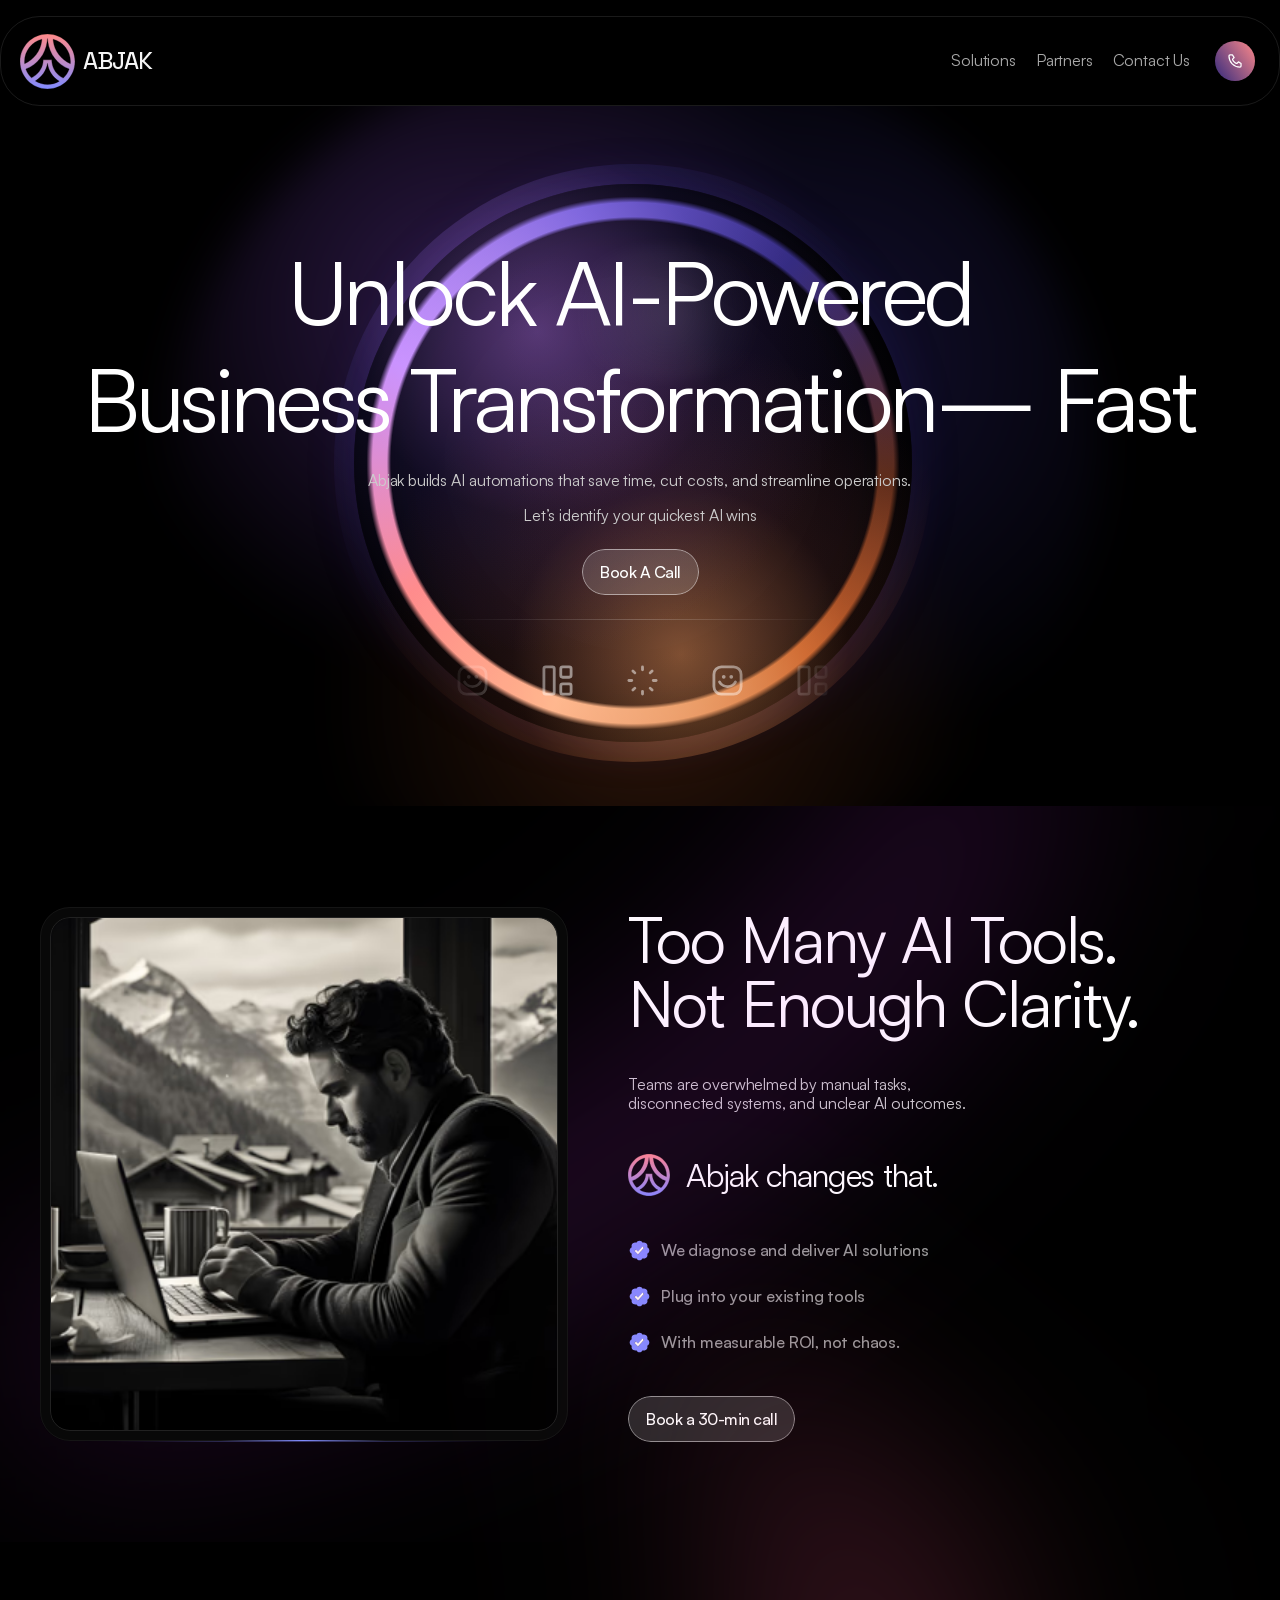
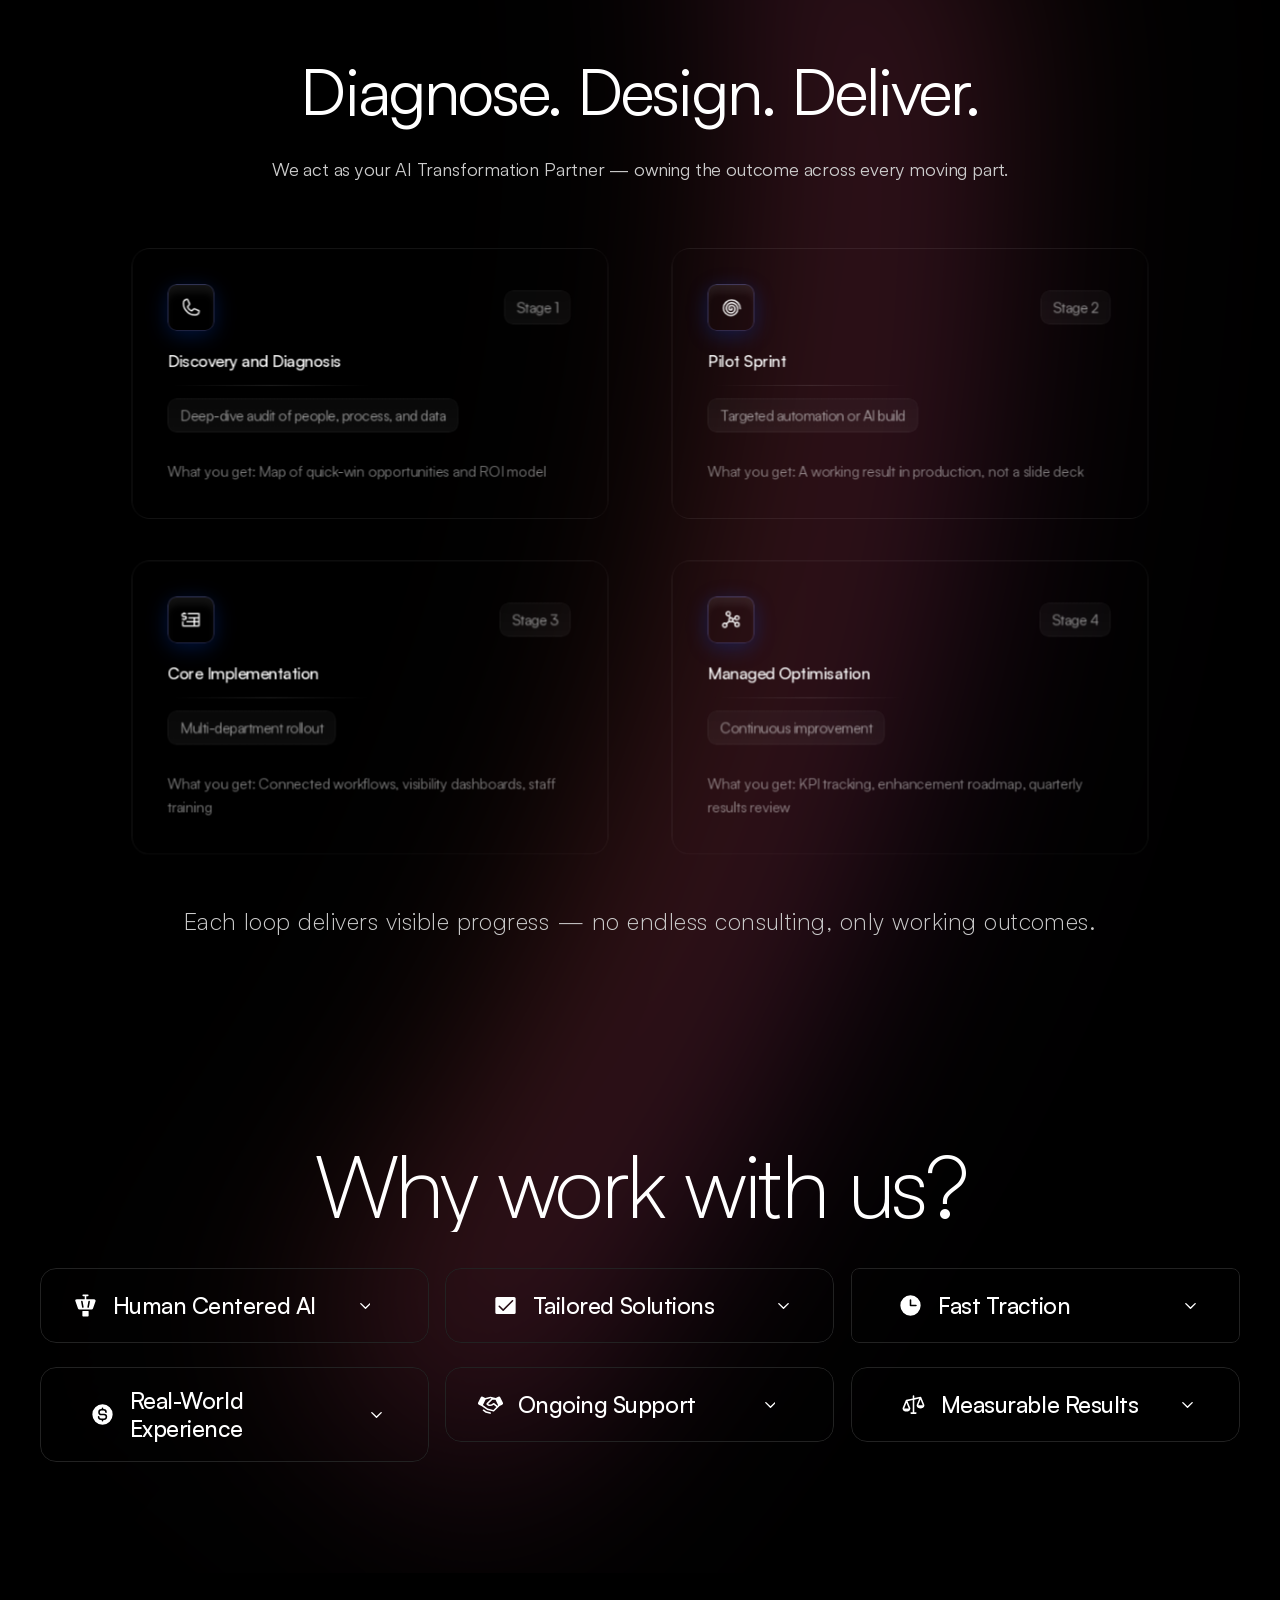
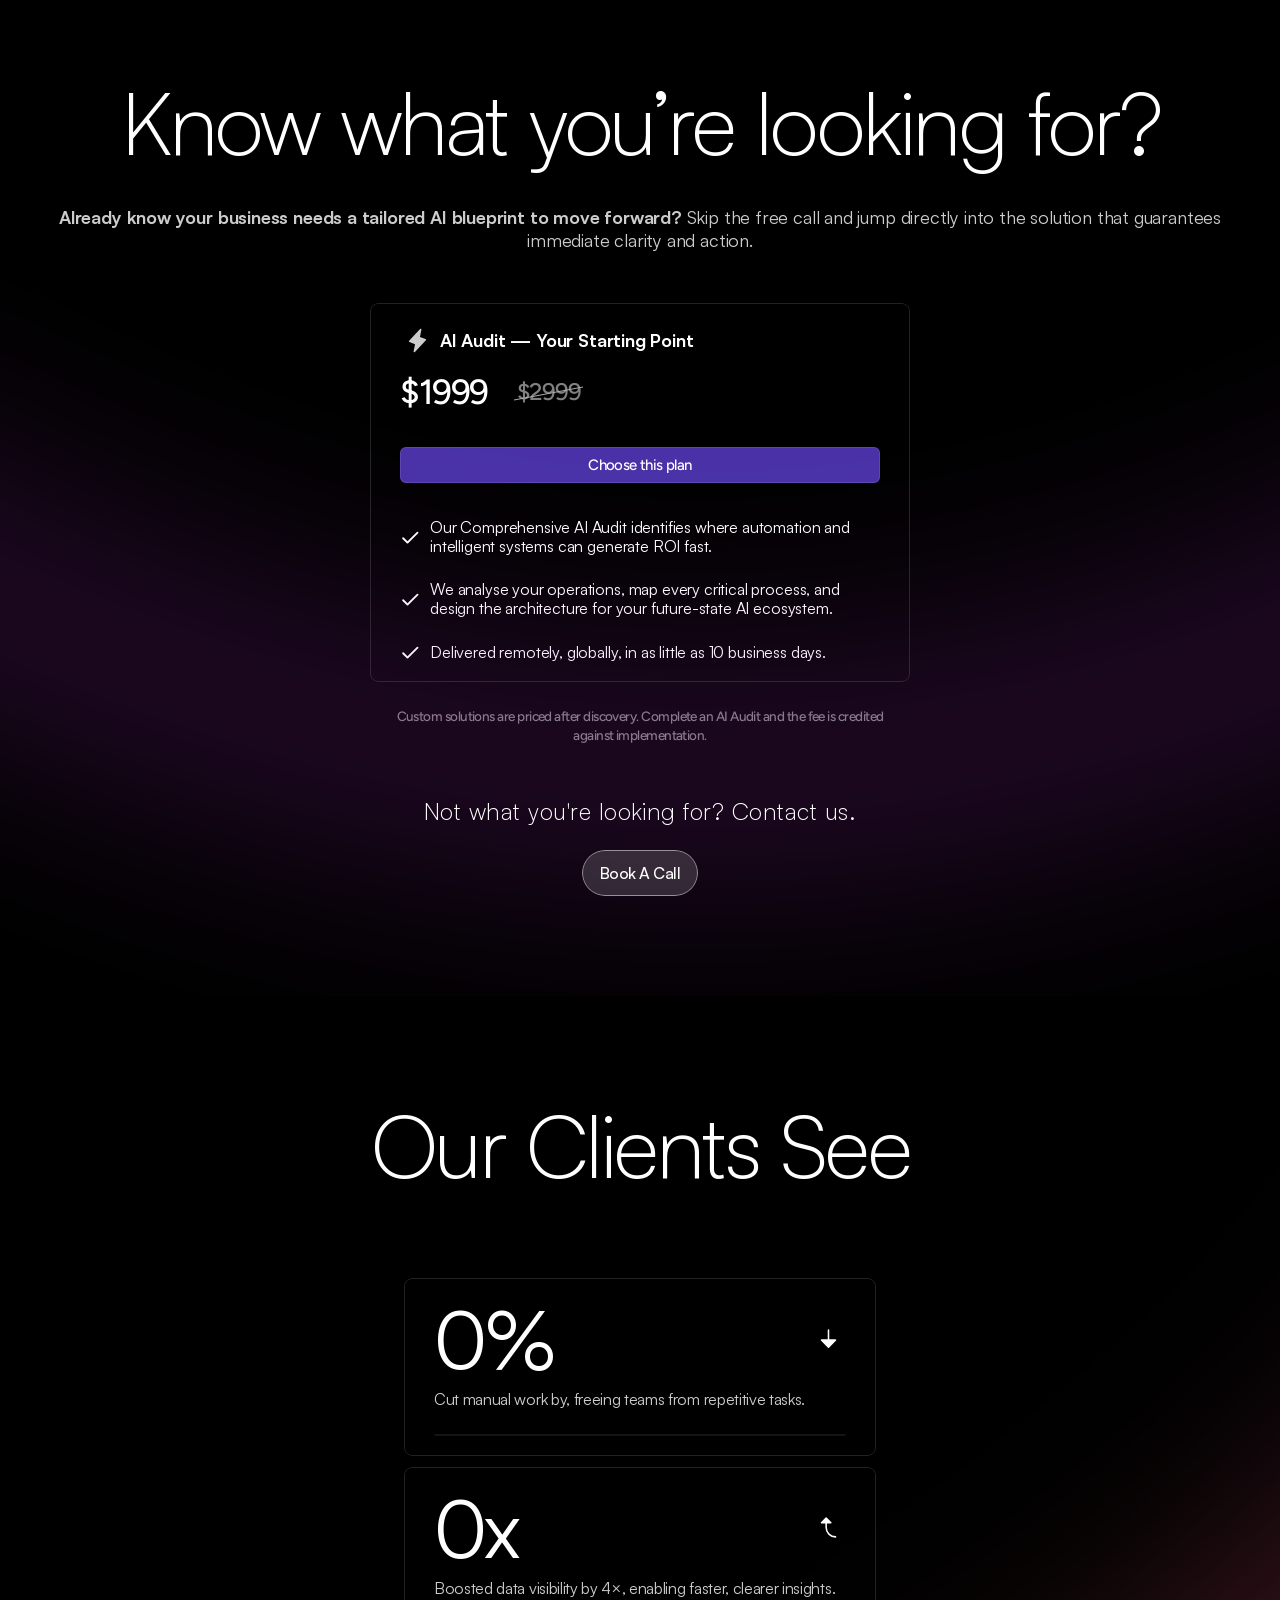
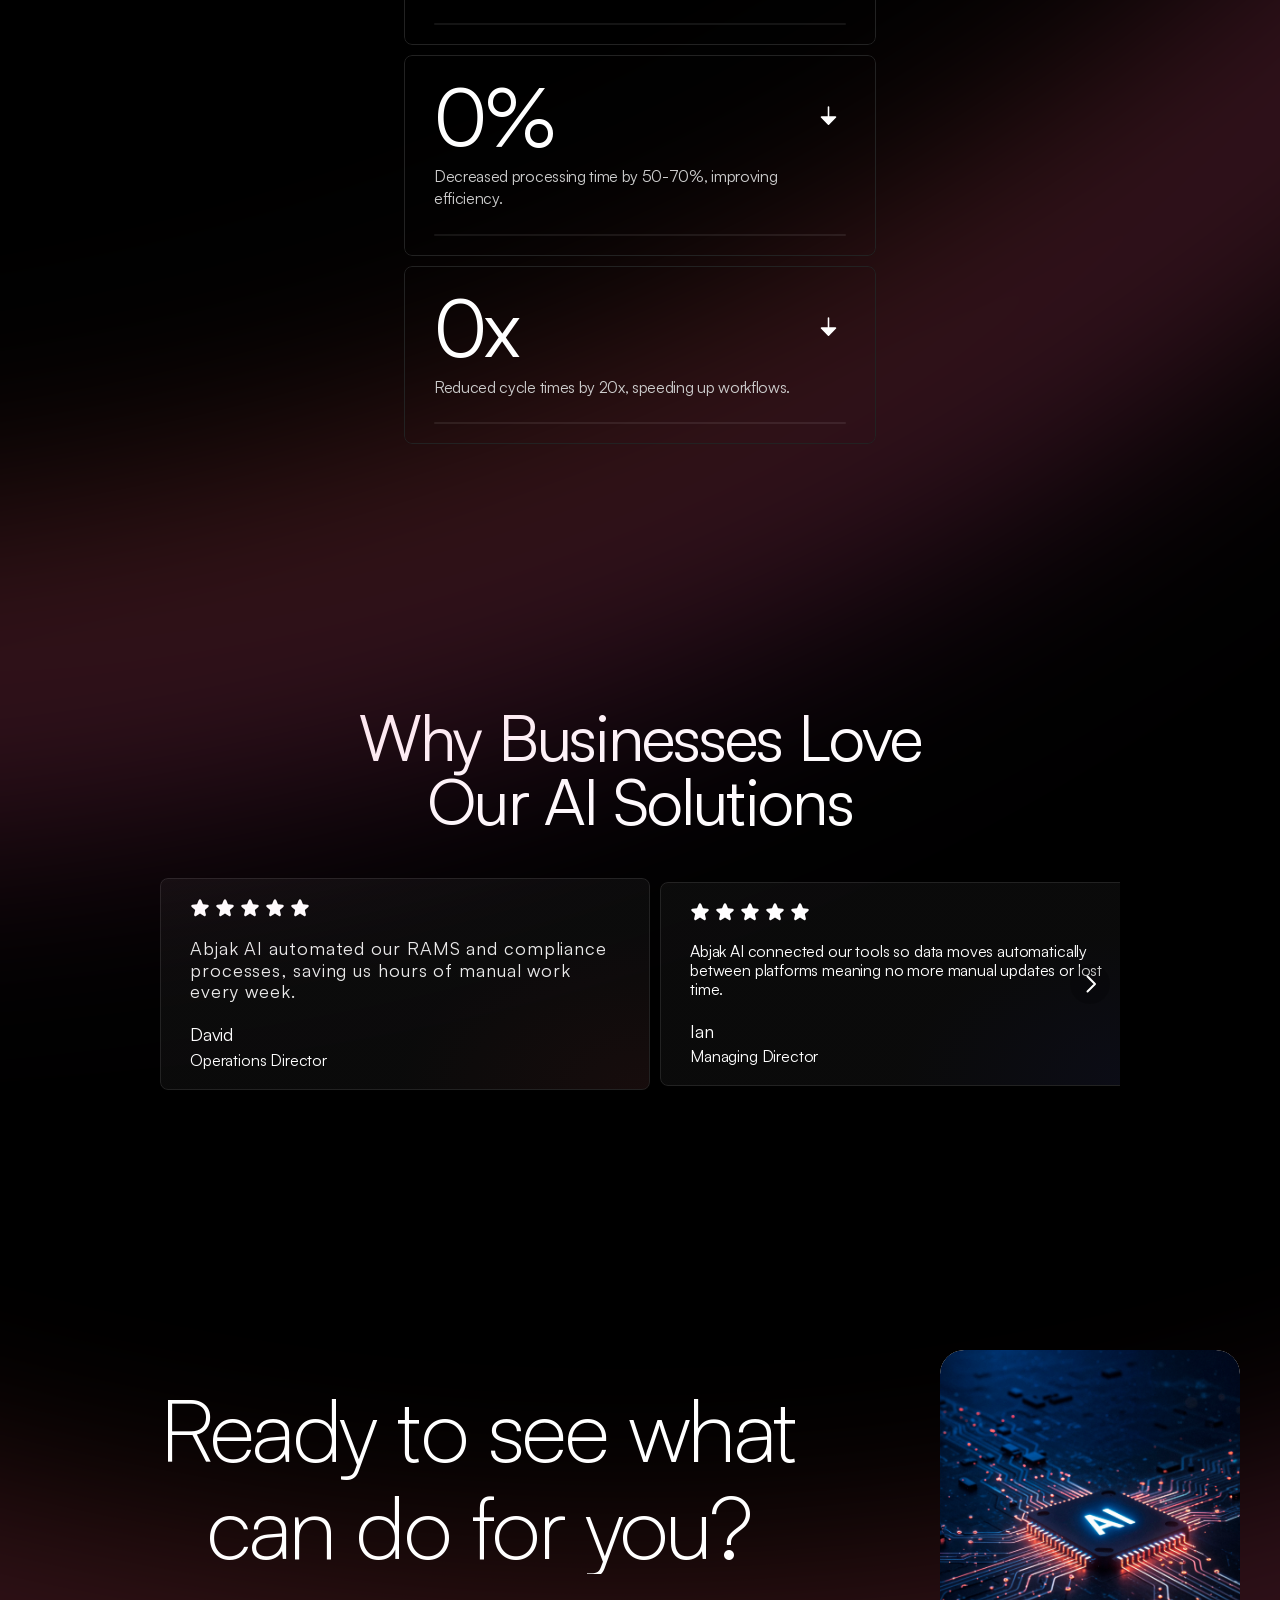
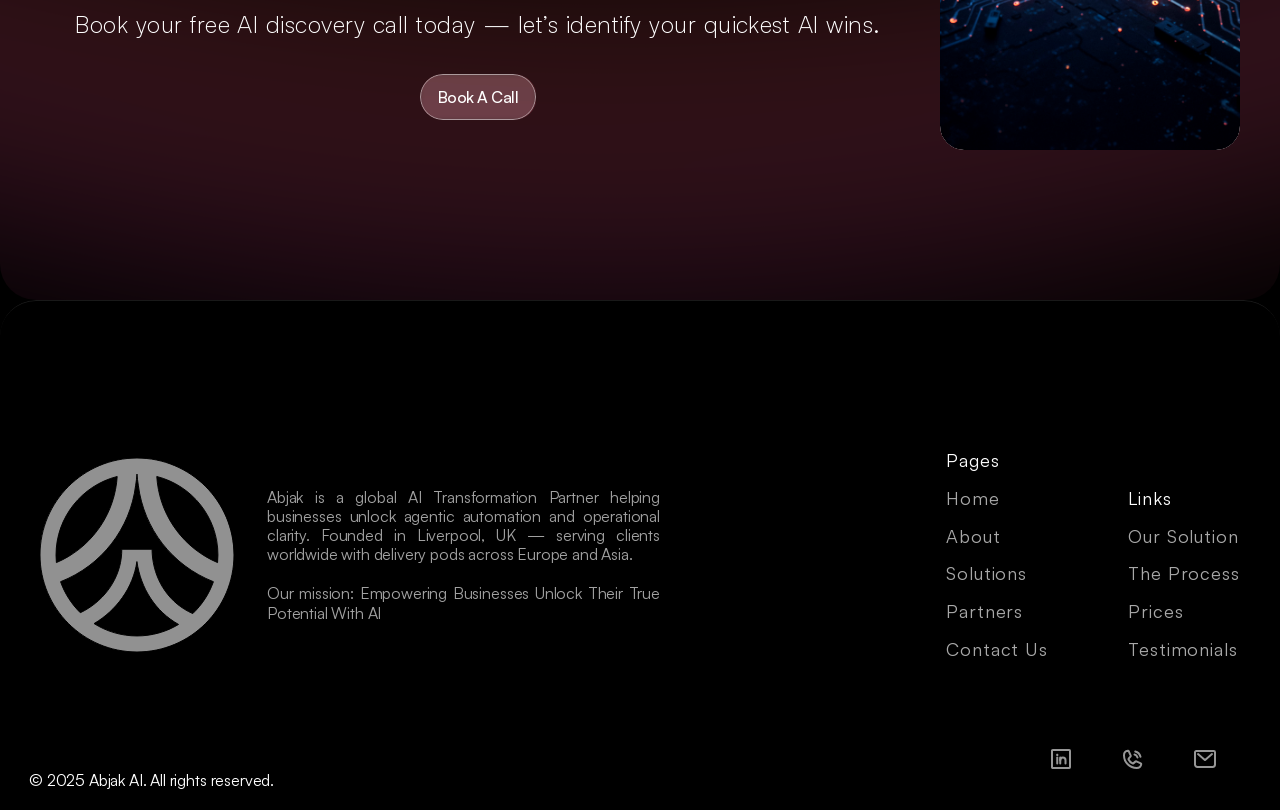
==== commit 5a088830: "Bring the static Framer snapshot to life: count-up stats, hero orb, and centred AI Audit. Restore an" ====
--- a/index.html
+++ b/index.html
@@ -369,14 +369,14 @@
 #__framer-editorbar.status_measuring {
     clip-path: unset;
 }
-</style></head>
-<body>
+</style><link rel="stylesheet" href="/assets/abjak-motion.css"></head>
+<body><div class="abjak-atmosphere" aria-hidden="true"><div class="abjak-aurora abjak-aurora--a"></div><div class="abjak-aurora abjak-aurora--b"></div><div class="abjak-aurora abjak-aurora--c"></div><div class="abjak-grain"></div></div>
 	
 	<!-- Start of bodyStart -->
     
     <!-- End of bodyStart -->
 	
-	<div id="main" data-framer-hydrate-v2="{&quot;routeId&quot;:&quot;augiA20Il&quot;,&quot;localeId&quot;:&quot;default&quot;,&quot;breakpoints&quot;:[{&quot;hash&quot;:&quot;72rtr7&quot;,&quot;mediaQuery&quot;:&quot;(min-width: 1200px)&quot;},{&quot;hash&quot;:&quot;9ybo47&quot;,&quot;mediaQuery&quot;:&quot;(min-width: 810px) and (max-width: 1199.98px)&quot;},{&quot;hash&quot;:&quot;pm05cw&quot;,&quot;mediaQuery&quot;:&quot;(max-width: 809.98px)&quot;}]}" data-framer-ssr-released-at="2026-08-24T09:50:12.472Z" data-framer-page-optimized-at="2026-08-25T21:30:30.087Z" data-framer-generated-page=""><!--$--><style data-framer-html-style="">html body { background: rgb(0, 0, 0); }</style><div data-framer-root="" class="framer-22rDx framer-ESNxt framer-G7Q0e framer-rD8ci framer-BEOWQ framer-BIed4 framer-DD9q7 framer-72rtr7" style="min-height:100vh;width:auto"><div class="framer-1c426yi"><div class="framer-1xqiefh-container hidden-9ybo47 hidden-pm05cw"><nav class="framer-IArVz framer-G7Q0e framer-xAwcW framer-1tgor8 framer-v-1tgor8" data-border="true" data-framer-appear-id="1tgor8" data-framer-name="Desktop" data-hide-scrollbars="true" style="--border-bottom-width: 0.5px; --border-color: rgba(255, 255, 255, 0.1); --border-left-width: 0.5px; --border-right-width: 0.5px; --border-style: solid; --border-top-width: 0.5px; backdrop-filter: blur(10px); background: linear-gradient(rgba(0, 0, 0, 0) 0%, rgba(0, 0, 0, 0.3) 100%); max-width: 100%; width: 100%; will-change: transform; border-radius: 40px; opacity: 1; transform: none;"><div class="framer-y6alg4" style="opacity: 1;"><div class="framer-abqguo" data-framer-name="Name" style="opacity: 1;"><!--$--><a class="framer-akmml6 framer-30vu48" data-framer-name="Logo and Name" href="/" data-framer-page-link-current="true" style="opacity: 1;"><svg class="framer-yFjy3 framer-1s3zvhn" role="presentation" viewBox="0 0 199 199" style="opacity: 1;"><use href="#2440270434"></use></svg><div class="framer-15u190y" data-framer-component-type="RichTextContainer" style="--extracted-r6o4lv: rgb(245, 245, 245); --framer-link-text-color: rgb(0, 153, 255); --framer-link-text-decoration: underline; transform: none; opacity: 1;"><p class="framer-text" style="--font-selector:RlM7U3BhY2UgR3JvdGVzay1tZWRpdW0=;--framer-font-family:&quot;Space Grotesk&quot;, &quot;Space Grotesk Placeholder&quot;, sans-serif;--framer-font-open-type-features:'cv01' on, 'cv09' on, 'cv11' on, 'cv05' on, 'ss03' on;--framer-font-size:24px;--framer-font-weight:500;--framer-letter-spacing:-0.04em;--framer-line-height:1em;--framer-text-alignment:center;--framer-text-color:var(--extracted-r6o4lv, rgb(245, 245, 245))">ABJAK</p></div></a><!--/$--></div></div><div class="framer-1nzbb1z" data-framer-name="Links" style="opacity: 1;"><div class="framer-15jhslv" data-framer-component-type="RichTextContainer" style="transform: none; opacity: 1;"><p class="framer-text framer-styles-preset-wfpkym" data-styles-preset="pHWR5WxTB"><!--$--><a class="framer-text framer-styles-preset-1q99rc2" data-styles-preset="m25pSoCos" href="/solutions">Solutions</a><!--/$--></p></div><div class="framer-185yio" data-framer-name="Partners" data-framer-component-type="RichTextContainer" style="transform: none; opacity: 1;"><p class="framer-text framer-styles-preset-wfpkym" data-styles-preset="pHWR5WxTB" dir="auto" style="--framer-text-alignment:start"><!--$--><a class="framer-text framer-styles-preset-1q99rc2" data-styles-preset="m25pSoCos" href="/partners">Partners</a><!--/$--></p></div><div class="framer-19s2lej" data-framer-component-type="RichTextContainer" style="transform: none; opacity: 1;"><p class="framer-text framer-styles-preset-wfpkym" data-styles-preset="pHWR5WxTB"><!--$--><a class="framer-text framer-styles-preset-1q99rc2" data-styles-preset="m25pSoCos" href="/contact-us">Contact Us</a><!--/$--></p></div><div class="framer-shsbzz-container" style="opacity: 1;"><!--$--><a class="framer-abp7c framer-G7Q0e framer-372gas framer-v-gtc07d framer-1kvidu8" data-framer-name="Dark" href="https://calendar.app.google/SX612GQHLbWVAouW7" target="_blank" style="background-color: rgb(0, 0, 0); height: 100%; border-radius: 100px; opacity: 1;"><div class="framer-w8ee0k" data-border="true" data-framer-name="Container" style="--border-bottom-width: 0px; --border-color: rgb(227, 227, 227); --border-left-width: 0px; --border-right-width: 0px; --border-style: solid; --border-top-width: 0px; background: linear-gradient(235deg, rgb(255, 138, 138) 0%, rgb(50, 41, 125) 100%); border-radius: 20px; opacity: 1;"><svg data-framer-name="Icon" class="framer-6VZPi framer-137t1b0" role="presentation" viewBox="0 0 24 24" style="--1335ju: 1.5; --18mrqx2: rgb(255, 255, 255); --3it368: 1; opacity: 1;"><use href="#3104486134"></use></svg></div></a><!--/$--></div></div></nav></div></div><div class="framer-1jjwcql" data-framer-name="Hero"><div class="framer-19rvday"><div class="framer-13dh7fv"><div class="ssr-variant hidden-pm05cw"><div class="framer-1duy15u" data-framer-component-type="RichTextContainer" style="transform:none"><h1 class="framer-text framer-styles-preset-7yh3t8" data-styles-preset="celR8cDk8" style="--framer-text-alignment:center"><strong class="framer-text"><span style="display: inline-block; opacity: 1; filter: blur(0px); transform: none; will-change: transform;">Unlock</span> <span style="display: inline-block; opacity: 1; filter: blur(0px); transform: none; will-change: transform;">AI-Powered</span> <span style="display: inline-block; opacity: 1; filter: blur(0px); transform: none; will-change: transform;"></span></strong></h1></div></div><div class="ssr-variant hidden-pm05cw"><div class="framer-1w5dkz0" data-framer-component-type="RichTextContainer" style="transform:none"><h1 class="framer-text framer-styles-preset-7yh3t8" data-styles-preset="celR8cDk8" style="--framer-text-alignment:center"><strong class="framer-text"><span style="display: inline-block; opacity: 1; filter: blur(0px); transform: none; will-change: transform;">Business</span> <span style="display: inline-block; opacity: 1; filter: blur(0px); transform: none; will-change: transform;">Transformation—</span> <span style="display: inline-block; opacity: 1; filter: blur(0px); transform: none; will-change: transform;">Fast</span></strong></h1></div></div></div><div class="framer-w4yugb"><div class="framer-1wtflpk" data-framer-component-type="RichTextContainer" style="transform:none"><p class="framer-text framer-styles-preset-wfpkym" data-styles-preset="pHWR5WxTB" style="--framer-text-alignment:center;--framer-text-color:var(--token-d072d1f5-ef86-4b7c-bae1-6c9f6238e10b, rgb(204, 204, 204))"><span style="display: inline-block; opacity: 1; filter: blur(0px); transform: none; will-change: transform;">Abjak</span> <span style="display: inline-block; opacity: 1; filter: blur(0px); transform: none; will-change: transform;">builds</span> <span style="display: inline-block; opacity: 1; filter: blur(0px); transform: none; will-change: transform;">AI</span> <span style="display: inline-block; opacity: 1; filter: blur(0px); transform: none; will-change: transform;">automations</span> <span style="display: inline-block; opacity: 1; filter: blur(0px); transform: none; will-change: transform;">that</span> <span style="display: inline-block; opacity: 1; filter: blur(0px); transform: none; will-change: transform;">save</span> <span style="display: inline-block; opacity: 1; filter: blur(0px); transform: none; will-change: transform;">time,</span> <span style="display: inline-block; opacity: 1; filter: blur(0px); transform: none; will-change: transform;">cut</span> <span style="display: inline-block; opacity: 1; filter: blur(0px); transform: none; will-change: transform;">costs,</span> <span style="display: inline-block; opacity: 1; filter: blur(0px); transform: none; will-change: transform;">and</span> <span style="display: inline-block; opacity: 1; filter: blur(0px); transform: none; will-change: transform;">streamline</span> <span style="display: inline-block; opacity: 1; filter: blur(0px); transform: none; will-change: transform;">operations.</span></p></div><div class="framer-mxeh20" data-framer-component-type="RichTextContainer" style="transform:none"><p class="framer-text framer-styles-preset-wfpkym" data-styles-preset="pHWR5WxTB" style="--framer-text-alignment:center;--framer-text-color:var(--token-d072d1f5-ef86-4b7c-bae1-6c9f6238e10b, rgb(204, 204, 204))"><span style="display: inline-block; opacity: 1; filter: blur(0px); transform: none; will-change: transform;">Let’s</span> <span style="display: inline-block; opacity: 1; filter: blur(0px); transform: none; will-change: transform;">identify</span> <span style="display: inline-block; opacity: 1; filter: blur(0px); transform: none; will-change: transform;">your</span> <span style="display: inline-block; opacity: 1; filter: blur(0px); transform: none; will-change: transform;">quickest</span> <span style="display: inline-block; opacity: 1; filter: blur(0px); transform: none; will-change: transform;">AI</span> <span style="display: inline-block; opacity: 1; filter: blur(0px); transform: none; will-change: transform;">wins</span></p></div></div><div class="ssr-variant"><div class="framer-1yt9hfz-container" data-framer-appear-id="1yt9hfz" style="opacity: 1; transform: none; will-change: transform;"><!--$--><a class="framer-HUD0f framer-153sbby framer-v-wjhzxb framer-pbjv5p" data-border="true" data-framer-name="Grey" data-reset="button" href="https://calendar.app.google/SX612GQHLbWVAouW7" target="_blank" style="--border-bottom-width:0.2px;--border-color:rgba(255, 255, 255, 0.49);--border-left-width:0.2px;--border-right-width:0.2px;--border-style:solid;--border-top-width:0.2px;backdrop-filter:blur(2.5px);background-color:var(--token-a58752c8-168c-47db-857e-906f22f33790, rgba(255, 255, 255, 0.15));-webkit-backdrop-filter:blur(2.5px);border-bottom-left-radius:24px;border-bottom-right-radius:24px;border-top-left-radius:24px;border-top-right-radius:24px;box-shadow:none;opacity:1"><div class="framer-lpj534" data-framer-name="Text" data-framer-component-type="RichTextContainer" style="--extracted-r6o4lv: var(--token-59e77027-930e-45f7-94aa-a8ffadf9e382, rgb(255, 255, 255)); --framer-link-text-color: rgb(0, 153, 255); --framer-link-text-decoration: underline; transform: none; opacity: 1;"><p class="framer-text" style="--font-selector:RlM7U2F0b3NoaS1tZWRpdW0=;--framer-font-family:&quot;Satoshi&quot;, &quot;Satoshi Placeholder&quot;, sans-serif;--framer-font-weight:500;--framer-letter-spacing:-0.5px;--framer-line-height:26px;--framer-text-color:var(--extracted-r6o4lv, var(--token-59e77027-930e-45f7-94aa-a8ffadf9e382, rgb(255, 255, 255)))">Book A Call</p></div></a><!--/$--></div></div><div class="framer-1jq7msv" data-framer-appear-id="1jq7msv" data-framer-name="Bottom" style="opacity: 1; transform: none; will-change: transform;"><div class="framer-1itu3fc" data-framer-name="Seperator"></div><div class="framer-c3kj4e-container"><!--$--><section style="display: flex; width: 100%; height: 100%; max-width: 100%; max-height: 100%; place-items: center; margin: 0px; padding: 10px; list-style-type: none; opacity: 1; mask-image: linear-gradient(to right, rgba(0, 0, 0, 0) 0%, rgb(0, 0, 0) 30%, rgb(0, 0, 0) 70%, rgba(0, 0, 0, 0) 100%); overflow: hidden;"><ul style="display: flex; width: 100%; height: 100%; max-width: 100%; max-height: 100%; place-items: center; margin: 0px; padding: 0px; list-style-type: none; gap: 40px; position: relative; flex-direction: row; will-change: transform; transform: translateX(0px);"><li><svg class="framer-lcGBK framer-1si120t" role="presentation" style="flex-shrink:0" viewBox="0 0 24 24"><use href="#3806506243"></use></svg></li><li><svg class="framer-2tEyu framer-1m003ah" role="presentation" style="flex-shrink:0" viewBox="0 0 24 24"><use href="#288463845"></use></svg></li><li><svg class="framer-ljbVm framer-1xh2wpq" role="presentation" style="flex-shrink:0" viewBox="0 0 24 24"><use href="#193453423"></use></svg></li><li aria-hidden="true" style="will-change: transform;"><svg class="framer-lcGBK framer-1si120t" role="presentation" viewBox="0 0 24 24" style="flex-shrink: 0;"><use href="#3806506243"></use></svg></li><li aria-hidden="true" style="will-change: transform;"><svg class="framer-2tEyu framer-1m003ah" role="presentation" viewBox="0 0 24 24" style="flex-shrink: 0;"><use href="#288463845"></use></svg></li><li aria-hidden="true" style="will-change: transform;"><svg class="framer-ljbVm framer-1xh2wpq" role="presentation" viewBox="0 0 24 24" style="flex-shrink: 0;"><use href="#193453423"></use></svg></li><li aria-hidden="true" style="will-change: transform;"><svg class="framer-lcGBK framer-1si120t" role="presentation" viewBox="0 0 24 24" style="flex-shrink: 0;"><use href="#3806506243"></use></svg></li><li aria-hidden="true" style="will-change: transform;"><svg class="framer-2tEyu framer-1m003ah" role="presentation" viewBox="0 0 24 24" style="flex-shrink: 0;"><use href="#288463845"></use></svg></li><li aria-hidden="true" style="will-change: transform;"><svg class="framer-ljbVm framer-1xh2wpq" role="presentation" viewBox="0 0 24 24" style="flex-shrink: 0;"><use href="#193453423"></use></svg></li><li aria-hidden="true" style="will-change: transform;"><svg class="framer-lcGBK framer-1si120t" role="presentation" viewBox="0 0 24 24" style="flex-shrink: 0;"><use href="#3806506243"></use></svg></li><li aria-hidden="true" style="will-change: transform;"><svg class="framer-2tEyu framer-1m003ah" role="presentation" viewBox="0 0 24 24" style="flex-shrink: 0;"><use href="#288463845"></use></svg></li><li aria-hidden="true" style="will-change: transform;"><svg class="framer-ljbVm framer-1xh2wpq" role="presentation" viewBox="0 0 24 24" style="flex-shrink: 0;"><use href="#193453423"></use></svg></li><li aria-hidden="true" style="will-change: transform;"><svg class="framer-lcGBK framer-1si120t" role="presentation" viewBox="0 0 24 24" style="flex-shrink: 0;"><use href="#3806506243"></use></svg></li><li aria-hidden="true" style="will-change: transform;"><svg class="framer-2tEyu framer-1m003ah" role="presentation" viewBox="0 0 24 24" style="flex-shrink: 0;"><use href="#288463845"></use></svg></li><li aria-hidden="true" style="will-change: transform;"><svg class="framer-ljbVm framer-1xh2wpq" role="presentation" viewBox="0 0 24 24" style="flex-shrink: 0;"><use href="#193453423"></use></svg></li></ul></section><!--/$--></div></div></div><div class="framer-td4esz-container" data-code-component-plugin-id="84d4c1"><!--$--><div style="width:100%;height:100%;position:relative;overflow:hidden"><canvas width="954" height="714" style="width: 954px; height: 714px;"></canvas></div><!--/$--></div></div><div class="framer-tttkci" data-framer-name="Features" id="problem" style="will-change: transform; opacity: 1; transform: none;"><div class="framer-umvabq"><div class="ssr-variant"><div class="framer-ccisfy-container"><div class="framer-0aXGP framer-113alcn framer-v-113alcn" data-framer-name="Variant 1" style="width: 100%; opacity: 1;"><div class="framer-6c0st4" data-border="true" data-framer-name="Image" style="--border-bottom-width: 1px; --border-color: var(--token-30ee69d1-cae6-4a5c-9af2-db5c94a12e77, rgba(255, 255, 255, 0.05)); --border-left-width: 1px; --border-right-width: 1px; --border-style: solid; --border-top-width: 1px; backdrop-filter: blur(2px); background-color: var(--token-74f48371-76c0-476a-a319-1331b3a438c2, rgb(8, 8, 8)); border-radius: 30px; opacity: 1;"><div class="framer-fz3xyb" data-border="true" data-framer-name="Border" style="--border-bottom-width: 1px; --border-color: var(--token-d86f1591-0c16-44cd-be10-19334dfa9293, rgba(255, 255, 255, 0.1)); --border-left-width: 1px; --border-right-width: 1px; --border-style: solid; --border-top-width: 1px; border-radius: 20px; opacity: 1;"><div class="framer-nd20xc" data-framer-name="Image" style="border-radius: 19px; opacity: 1;"><div style="position:absolute;border-radius:inherit;corner-shape:inherit;top:0;right:0;bottom:0;left:0" data-framer-background-image-wrapper="true"><img decoding="auto" width="5376" height="3584" sizes="(min-width: 1200px) calc(max(max(528px, 1px) - 20px, 1px) - 2px), (max-width: 809.98px) calc(max(max(min(min(100vw, 390px) - 20px, 1500px), 1px) - 20px, 1px) - 2px), (min-width: 810px) and (max-width: 1199.98px) calc(max(max(528px, 1px) - 20px, 1px) - 2px)" srcset="/assets/framerusercontent_com__UBlCLC5qVe8wgVL8kCVsfhkxWY__ca6e6d873061.jpg 512w,/assets/framerusercontent_com__UBlCLC5qVe8wgVL8kCVsfhkxWY__43ed2fbb433e.jpg 1024w,/assets/framerusercontent_com__UBlCLC5qVe8wgVL8kCVsfhkxWY__762724739458.jpg 2048w,/assets/framerusercontent_com__UBlCLC5qVe8wgVL8kCVsfhkxWY__b69ee3f888bf.jpg 4096w,/assets/framerusercontent_com__UBlCLC5qVe8wgVL8kCVsfhkxWY__4da50104d5a5.jpg 5376w" src="/assets/framerusercontent_com__UBlCLC5qVe8wgVL8kCVsfhkxWY__4da50104d5a5.jpg" alt="" style="display:block;width:100%;height:100%;border-radius:inherit;corner-shape:inherit;object-position:center;object-fit:cover"></div></div></div><div class="framer-1szprw1" data-framer-name="Blue Line" style="background: linear-gradient(90.00000000000155deg, rgba(0, 85, 255, 0) 0%, var(--token-b3c6f43b-d870-4416-bee8-444f909eba7a, rgb(130, 140, 255)) 50%, rgba(0, 85, 255, 0) 100%); opacity: 1;"></div></div><div class="framer-1v7mme2" data-framer-name="Glow" style="background-color: var(--token-b3c6f43b-d870-4416-bee8-444f909eba7a, rgb(130, 140, 255)); filter: blur(40px); will-change: transform; border-radius: 100%; opacity: 1; transform: none;"></div></div></div></div><div class="framer-5akt2"><div class="ssr-variant hidden-pm05cw hidden-9ybo47"><div class="framer-1xoy50q" data-framer-component-type="RichTextContainer" style="transform:none"><h3 class="framer-text framer-styles-preset-80jtbp" data-styles-preset="dkmFSmP8S" style="--framer-text-alignment:left"><span style="--framer-text-color:var(--token-55fce8bf-ab86-42dc-8b77-6335cf9cf588, rgb(255, 255, 255))" class="framer-text">Too Many AI Tools. </span><br class="framer-text"><span style="--framer-text-color:var(--token-55fce8bf-ab86-42dc-8b77-6335cf9cf588, rgb(255, 255, 255))" class="framer-text">Not Enough Clarity.</span></h3></div></div><div class="ssr-variant hidden-pm05cw hidden-9ybo47"><div class="framer-l8jel" data-framer-component-type="RichTextContainer" style="transform:none"><p class="framer-text framer-styles-preset-wfpkym" data-styles-preset="pHWR5WxTB" style="--framer-text-alignment:left;--framer-text-color:var(--token-d072d1f5-ef86-4b7c-bae1-6c9f6238e10b, rgb(204, 204, 204))">Teams are overwhelmed by manual tasks, disconnected systems, and unclear AI outcomes.</p></div></div><div class="framer-s7fwdm"><svg class="framer-yFjy3 framer-xa98i1" role="presentation" viewBox="0 0 199 199"><use href="#2440270434"></use></svg><div class="framer-1trmb03" data-framer-component-type="RichTextContainer" style="transform:none"><h2 class="framer-text framer-styles-preset-1smg8vy" data-styles-preset="XIQ8z2IBb" style="--framer-text-alignment:center">Abjak changes that.</h2></div></div><div class="framer-1f0w7se" data-framer-name="Points"><div class="ssr-variant"><div class="framer-ofnkzl-container"><div class="framer-WpYcD framer-x3jhhy framer-v-x3jhhy" data-framer-name="Text Medium" style="width: 100%; opacity: 1;"><div class="framer-69p7fh" data-framer-name="Icon" style="opacity: 1;"><div data-framer-component-type="SVG" data-framer-name="Icon" parentsize="0" _constraints="[object Object]" rotation="0" shadows="" class="framer-144xdi5" aria-hidden="true" style="image-rendering: pixelated; flex-shrink: 0; opacity: 1;"><div class="svgContainer" style="width:100%;height:100%;aspect-ratio:inherit"><svg style="width:100%;height:100%;"><use href="#svg9080493779"></use></svg></div></div></div><div class="framer-sdn33i" data-framer-name="Text" style="opacity: 1;"><div class="framer-1jeilcb" data-framer-name="Text" data-framer-component-type="RichTextContainer" style="--extracted-r6o4lv: rgba(255, 255, 255, 0.6); --framer-paragraph-spacing: 0px; transform: none; opacity: 1;"><p class="framer-text" style="--font-selector:RlM7U2F0b3NoaS1tZWRpdW0=;--framer-font-family:&quot;Satoshi&quot;, &quot;Satoshi Placeholder&quot;, sans-serif;--framer-font-weight:500;--framer-letter-spacing:-0.2px;--framer-line-height:26px;--framer-text-color:var(--extracted-r6o4lv, rgba(255, 255, 255, 0.6))">We diagnose and deliver AI solutions </p></div></div></div></div></div><div class="ssr-variant"><div class="framer-1r047cl-container"><div class="framer-WpYcD framer-x3jhhy framer-v-x3jhhy" data-framer-name="Text Medium" style="width: 100%; opacity: 1;"><div class="framer-69p7fh" data-framer-name="Icon" style="opacity: 1;"><div data-framer-component-type="SVG" data-framer-name="Icon" parentsize="0" _constraints="[object Object]" rotation="0" shadows="" class="framer-144xdi5" aria-hidden="true" style="image-rendering: pixelated; flex-shrink: 0; opacity: 1;"><div class="svgContainer" style="width:100%;height:100%;aspect-ratio:inherit"><svg style="width:100%;height:100%;"><use href="#svg9080493779"></use></svg></div></div></div><div class="framer-sdn33i" data-framer-name="Text" style="opacity: 1;"><div class="framer-1jeilcb" data-framer-name="Text" data-framer-component-type="RichTextContainer" style="--extracted-r6o4lv: rgba(255, 255, 255, 0.6); --framer-paragraph-spacing: 0px; transform: none; opacity: 1;"><p class="framer-text" style="--font-selector:RlM7U2F0b3NoaS1tZWRpdW0=;--framer-font-family:&quot;Satoshi&quot;, &quot;Satoshi Placeholder&quot;, sans-serif;--framer-font-weight:500;--framer-letter-spacing:-0.2px;--framer-line-height:26px;--framer-text-color:var(--extracted-r6o4lv, rgba(255, 255, 255, 0.6))">Plug into your existing tools </p></div></div></div></div></div><div class="ssr-variant"><div class="framer-um9c4l-container"><div class="framer-WpYcD framer-x3jhhy framer-v-x3jhhy" data-framer-name="Text Medium" style="width: 100%; opacity: 1;"><div class="framer-69p7fh" data-framer-name="Icon" style="opacity: 1;"><div data-framer-component-type="SVG" data-framer-name="Icon" parentsize="0" _constraints="[object Object]" rotation="0" shadows="" class="framer-144xdi5" aria-hidden="true" style="image-rendering: pixelated; flex-shrink: 0; opacity: 1;"><div class="svgContainer" style="width:100%;height:100%;aspect-ratio:inherit"><svg style="width:100%;height:100%;"><use href="#svg9080493779"></use></svg></div></div></div><div class="framer-sdn33i" data-framer-name="Text" style="opacity: 1;"><div class="framer-1jeilcb" data-framer-name="Text" data-framer-component-type="RichTextContainer" style="--extracted-r6o4lv: rgba(255, 255, 255, 0.6); --framer-paragraph-spacing: 0px; transform: none; opacity: 1;"><p class="framer-text" style="--font-selector:RlM7U2F0b3NoaS1tZWRpdW0=;--framer-font-family:&quot;Satoshi&quot;, &quot;Satoshi Placeholder&quot;, sans-serif;--framer-font-weight:500;--framer-letter-spacing:-0.2px;--framer-line-height:26px;--framer-text-color:var(--extracted-r6o4lv, rgba(255, 255, 255, 0.6))">With measurable ROI, not chaos.</p></div></div></div></div></div></div><div class="ssr-variant"><div class="framer-y1wk16-container"><!--$--><a class="framer-HUD0f framer-153sbby framer-v-wjhzxb framer-pbjv5p" data-border="true" data-framer-name="Grey" data-reset="button" href="https://calendar.app.google/SX612GQHLbWVAouW7" target="_blank" style="--border-bottom-width:0.2px;--border-color:rgba(255, 255, 255, 0.49);--border-left-width:0.2px;--border-right-width:0.2px;--border-style:solid;--border-top-width:0.2px;backdrop-filter:blur(2.5px);background-color:var(--token-a58752c8-168c-47db-857e-906f22f33790, rgba(255, 255, 255, 0.15));-webkit-backdrop-filter:blur(2.5px);border-bottom-left-radius:24px;border-bottom-right-radius:24px;border-top-left-radius:24px;border-top-right-radius:24px;box-shadow:none;opacity:1"><div class="framer-lpj534" data-framer-name="Text" data-framer-component-type="RichTextContainer" style="--extracted-r6o4lv: var(--token-59e77027-930e-45f7-94aa-a8ffadf9e382, rgb(255, 255, 255)); --framer-link-text-color: rgb(0, 153, 255); --framer-link-text-decoration: underline; transform: none; opacity: 1;"><p class="framer-text" style="--font-selector:RlM7U2F0b3NoaS1tZWRpdW0=;--framer-font-family:&quot;Satoshi&quot;, &quot;Satoshi Placeholder&quot;, sans-serif;--framer-font-weight:500;--framer-letter-spacing:-0.5px;--framer-line-height:26px;--framer-text-color:var(--extracted-r6o4lv, var(--token-59e77027-930e-45f7-94aa-a8ffadf9e382, rgb(255, 255, 255)))">Book a 30-min call</p></div></a><!--/$--></div></div></div></div><div class="framer-7p3hhp" data-framer-name="BG Shape" style="will-change: transform; opacity: 0.5; transform: rotate(-8.35133deg);"><div class="framer-1owawg2"><div style="position:absolute;border-radius:inherit;corner-shape:inherit;top:0;right:0;bottom:0;left:0" data-framer-background-image-wrapper="true"><img decoding="auto" width="1897" height="1322" sizes="(min-width: 1200px) max(1096px, calc(min(100vw, 1500px) + 236px), 100vw, calc(100vw + 465px), calc(100vw + 999px), calc(min(100vw, 1500px) + 999px)), (min-width: 810px) and (max-width: 1199.98px) max(1096px, calc(min(100vw, 1500px) + 236px), 100vw, calc(100vw + 465px), calc(100vw + 999px), calc(min(100vw, 1500px) + 999px)), (max-width: 809.98px) max(1096px, calc(min(100vw, 390px) + 236px), 1389px, calc(min(100vw, 390px) + 465px), calc(100vw + 999px), calc(min(100vw, 1500px) + 999px))" srcset="/assets/framerusercontent_com__bvOXtD93VQwxdU5HK8pbTNc5R4__fadad078db3a.svg 512w,/assets/framerusercontent_com__bvOXtD93VQwxdU5HK8pbTNc5R4__bf94a57069c5.svg 1024w,/assets/framerusercontent_com__bvOXtD93VQwxdU5HK8pbTNc5R4__23a06ed13bfa.svg 1897w" src="/assets/framerusercontent_com__bvOXtD93VQwxdU5HK8pbTNc5R4__23a06ed13bfa.svg" alt="Shape Image" style="display:block;width:100%;height:100%;border-radius:inherit;corner-shape:inherit;object-position:center;object-fit:cover"></div></div></div></div><div class="framer-tr3htt" data-framer-name="Testimonial" id="solution"><div class="framer-okzai1"><div class="framer-ipaexl"><div class="framer-t1ku93" style="will-change: transform; opacity: 1; transform: none;"><div class="framer-krjc00" data-framer-component-type="RichTextContainer" style="transform:none"><h3 class="framer-text framer-styles-preset-80jtbp" data-styles-preset="dkmFSmP8S" style="--framer-text-alignment:center;--framer-text-color:var(--token-55fce8bf-ab86-42dc-8b77-6335cf9cf588, rgb(255, 255, 255))">Diagnose. Design. Deliver.</h3></div><div class="framer-e479nz" data-framer-component-type="RichTextContainer" style="transform:none"><p class="framer-text framer-styles-preset-1xfy9lf" data-styles-preset="SAc8pfZPm" style="--framer-text-alignment:center;--framer-text-color:var(--token-d072d1f5-ef86-4b7c-bae1-6c9f6238e10b, rgb(204, 204, 204))">We act as your AI Transformation Partner — owning the outcome across every moving part.</p></div></div></div><div class="framer-4sl9aj"><div class="framer-9njnjh"><div class="ssr-variant"><div class="framer-12a5cn0-container hidden-pm05cw" style="will-change: transform; opacity: 1; transform: scale(0.9);"><div class="framer-vy4Uu framer-zyxy2b framer-v-zyxy2b" data-border="true" data-framer-name="Primary" style="--1tuuvai: 40px 40px 40px 40px; --border-bottom-width: 1px; --border-color: var(--token-082d630a-c036-4f77-8c8d-5d7b4650e064, rgba(255, 255, 255, 0.08)); --border-left-width: 1px; --border-right-width: 1px; --border-style: solid; --border-top-width: 1px; backdrop-filter: blur(0px); border-radius: 20px; opacity: 1;"><div class="framer-11jl48i" data-framer-name="Top" style="opacity: 1;"><div class="framer-1lexblb" data-border="true" data-framer-name="Icon" style="--border-bottom-width: 1px; --border-color: rgba(130, 140, 255, 0.29); --border-left-width: 1px; --border-right-width: 1px; --border-style: solid; --border-top-width: 1px; border-radius: 10px; box-shadow: rgba(0, 85, 255, 0.25) 0px 5px 25px 0px, rgba(255, 255, 255, 0.08) 0px 10px 10px -1px inset; opacity: 1;"><div class="framer-1v1u0y-container" style="opacity: 1;"><!--$--><div style="display:contents"><svg xmlns="http://www.w3.org/2000/svg" viewBox="0 0 256 256" focusable="false" color="var(--token-59e77027-930e-45f7-94aa-a8ffadf9e382, rgb(255, 255, 255))" style="user-select: none; width: 100%; height: 100%; display: inline-block; fill: var(--token-59e77027-930e-45f7-94aa-a8ffadf9e382, rgb(255, 255, 255)); color: var(--token-59e77027-930e-45f7-94aa-a8ffadf9e382, rgb(255, 255, 255)); flex-shrink: 0;"><g color="var(--token-59e77027-930e-45f7-94aa-a8ffadf9e382, rgb(255, 255, 255))" weight="regular"><path d="M222.37,158.46l-47.11-21.11-.13-.06a16,16,0,0,0-15.17,1.4,8.12,8.12,0,0,0-.75.56L134.87,160c-15.42-7.49-31.34-23.29-38.83-38.51l20.78-24.71c.2-.25.39-.5.57-.77a16,16,0,0,0,1.32-15.06l0-.12L97.54,33.64a16,16,0,0,0-16.62-9.52A56.26,56.26,0,0,0,32,80c0,79.4,64.6,144,144,144a56.26,56.26,0,0,0,55.88-48.92A16,16,0,0,0,222.37,158.46ZM176,208A128.14,128.14,0,0,1,48,80,40.2,40.2,0,0,1,82.87,40a.61.61,0,0,0,0,.12l21,47L83.2,111.86a6.13,6.13,0,0,0-.57.77,16,16,0,0,0-1,15.7c9.06,18.53,27.73,37.06,46.46,46.11a16,16,0,0,0,15.75-1.14,8.44,8.44,0,0,0,.74-.56L168.89,152l47,21.05h0s.08,0,.11,0A40.21,40.21,0,0,1,176,208Z"></path></g></svg></div><!--/$--></div></div><div class="framer-3d1vbe-container" style="opacity: 1;"><div class="framer-daMkQ framer-1uu7aec framer-v-oxw3ci" data-border="true" data-framer-name="Grey Linear Tag" style="--border-bottom-width: 1px; --border-color: var(--token-30ee69d1-cae6-4a5c-9af2-db5c94a12e77, rgba(255, 255, 255, 0.05)); --border-left-width: 1px; --border-right-width: 1px; --border-style: solid; --border-top-width: 1px; backdrop-filter: blur(2.5px); background: linear-gradient(-7.642439925348299e-8deg, var(--token-30ee69d1-cae6-4a5c-9af2-db5c94a12e77, rgba(255, 255, 255, 0.05)) 0%, var(--token-b456af2e-fd88-41ae-8686-ad7692875dfd, rgba(97, 97, 97, 0.09)) 100%); border-radius: 10px; opacity: 1;"><div class="framer-b72kl0" data-framer-name="Title" data-framer-component-type="RichTextContainer" style="--extracted-r6o4lv: var(--token-8f8054d9-8a09-4e7e-b957-8a76557c5e75, rgba(255, 255, 255, 0.6)); --framer-link-text-color: rgb(0, 153, 255); --framer-link-text-decoration: underline; transform: none; opacity: 1;"><p class="framer-text" style="--font-selector:RlM7U2F0b3NoaS1yZWd1bGFy;--framer-font-family:&quot;Satoshi&quot;, &quot;Satoshi Placeholder&quot;, sans-serif;--framer-letter-spacing:-0.5px;--framer-line-height:26px;--framer-text-color:var(--extracted-r6o4lv, var(--token-8f8054d9-8a09-4e7e-b957-8a76557c5e75, rgba(255, 255, 255, 0.6)))">Stage 1</p></div></div></div></div><div class="framer-flped5" data-framer-name="Bottom" style="opacity: 1;"><div class="framer-1maccbe" data-framer-name="Top" style="opacity: 1;"><div class="framer-wwyv1z" data-framer-name="Title" style="opacity: 1;"><div class="framer-1wsm16v" data-framer-name="Text" data-framer-component-type="RichTextContainer" style="--extracted-1eung3n: var(--token-59e77027-930e-45f7-94aa-a8ffadf9e382, rgb(255, 255, 255)); --framer-paragraph-spacing: 0px; transform: none; opacity: 1;"><h4 class="framer-text" style="--font-selector:RlM7U2F0b3NoaS1tZWRpdW0=;--framer-font-family:&quot;Satoshi&quot;, &quot;Satoshi Placeholder&quot;, sans-serif;--framer-font-open-type-features:'blwf' on, 'cv09' on, 'cv03' on, 'cv04' on, 'cv11' on;--framer-font-size:18px;--framer-font-weight:500;--framer-letter-spacing:-0.5px;--framer-line-height:26px;--framer-text-color:var(--extracted-1eung3n, var(--token-59e77027-930e-45f7-94aa-a8ffadf9e382, rgb(255, 255, 255)))">Discovery and Diagnosis</h4></div></div><div class="framer-3ye0fe" data-framer-name="Seperator" style="background: linear-gradient(90deg, rgba(255, 255, 255, 0) 0%, rgba(255, 255, 255, 0.15) 50%, rgba(255, 255, 255, 0) 100%); opacity: 1;"></div></div><div class="framer-1ilt847" data-framer-name="Bottom" style="opacity: 1;"><div class="framer-1jbgidc" data-framer-name="Tags" style="opacity: 1;"><div class="framer-1fqnacg-container" style="opacity: 1;"><div class="framer-daMkQ framer-1uu7aec framer-v-oxw3ci" data-border="true" data-framer-name="Grey Linear Tag" style="--border-bottom-width: 1px; --border-color: var(--token-30ee69d1-cae6-4a5c-9af2-db5c94a12e77, rgba(255, 255, 255, 0.05)); --border-left-width: 1px; --border-right-width: 1px; --border-style: solid; --border-top-width: 1px; backdrop-filter: blur(2.5px); background: linear-gradient(-7.642439925348299e-8deg, var(--token-30ee69d1-cae6-4a5c-9af2-db5c94a12e77, rgba(255, 255, 255, 0.05)) 0%, var(--token-b456af2e-fd88-41ae-8686-ad7692875dfd, rgba(97, 97, 97, 0.09)) 100%); border-radius: 10px; opacity: 1;"><div class="framer-b72kl0" data-framer-name="Title" data-framer-component-type="RichTextContainer" style="--extracted-r6o4lv: var(--token-8f8054d9-8a09-4e7e-b957-8a76557c5e75, rgba(255, 255, 255, 0.6)); --framer-link-text-color: rgb(0, 153, 255); --framer-link-text-decoration: underline; transform: none; opacity: 1;"><p class="framer-text" style="--font-selector:RlM7U2F0b3NoaS1yZWd1bGFy;--framer-font-family:&quot;Satoshi&quot;, &quot;Satoshi Placeholder&quot;, sans-serif;--framer-letter-spacing:-0.5px;--framer-line-height:26px;--framer-text-color:var(--extracted-r6o4lv, var(--token-8f8054d9-8a09-4e7e-b957-8a76557c5e75, rgba(255, 255, 255, 0.6)))">Deep-dive audit of people, process, and data</p></div></div></div></div><div class="framer-1fb8k9z" data-framer-name="Body Text" data-framer-component-type="RichTextContainer" style="--extracted-r6o4lv: var(--token-d2ee1de5-88f8-41d7-8642-338767096a94, rgba(255, 255, 255, 0.5)); --framer-link-text-color: rgb(0, 153, 255); --framer-link-text-decoration: underline; transform: none; opacity: 1;"><p class="framer-text" style="--font-selector:RlM7U2F0b3NoaS1yZWd1bGFy;--framer-font-family:&quot;Satoshi&quot;, &quot;Satoshi Placeholder&quot;, sans-serif;--framer-letter-spacing:-0.2px;--framer-line-height:26px;--framer-text-alignment:left;--framer-text-color:var(--extracted-r6o4lv, var(--token-d2ee1de5-88f8-41d7-8642-338767096a94, rgba(255, 255, 255, 0.5)))">What you get: Map of quick-win opportunities and ROI model</p></div></div></div><div class="framer-1mzdjv2" data-framer-name="Blur" style="backdrop-filter: blur(10px); border-radius: 20px; opacity: 1;"></div></div></div></div><div class="ssr-variant hidden-pm05cw"><div class="framer-7tsh4n-container" style="will-change: transform; opacity: 1; transform: scale(0.9);"><div class="framer-vy4Uu framer-zyxy2b framer-v-zyxy2b" data-border="true" data-framer-name="Primary" style="--1tuuvai: 40px 40px 40px 40px; --border-bottom-width: 1px; --border-color: var(--token-082d630a-c036-4f77-8c8d-5d7b4650e064, rgba(255, 255, 255, 0.08)); --border-left-width: 1px; --border-right-width: 1px; --border-style: solid; --border-top-width: 1px; backdrop-filter: blur(0px); border-radius: 20px; opacity: 1;"><div class="framer-11jl48i" data-framer-name="Top" style="opacity: 1;"><div class="framer-1lexblb" data-border="true" data-framer-name="Icon" style="--border-bottom-width: 1px; --border-color: rgba(130, 140, 255, 0.29); --border-left-width: 1px; --border-right-width: 1px; --border-style: solid; --border-top-width: 1px; border-radius: 10px; box-shadow: rgba(0, 85, 255, 0.25) 0px 5px 25px 0px, rgba(255, 255, 255, 0.08) 0px 10px 10px -1px inset; opacity: 1;"><div class="framer-1v1u0y-container" style="opacity: 1;"><!--$--><div style="display:contents"><svg xmlns="http://www.w3.org/2000/svg" viewBox="0 0 256 256" focusable="false" color="var(--token-59e77027-930e-45f7-94aa-a8ffadf9e382, rgb(255, 255, 255))" style="user-select: none; width: 100%; height: 100%; display: inline-block; fill: var(--token-59e77027-930e-45f7-94aa-a8ffadf9e382, rgb(255, 255, 255)); color: var(--token-59e77027-930e-45f7-94aa-a8ffadf9e382, rgb(255, 255, 255)); flex-shrink: 0;"><g color="var(--token-59e77027-930e-45f7-94aa-a8ffadf9e382, rgb(255, 255, 255))" weight="regular"><path d="M248,144a8,8,0,0,1-16,0,96.11,96.11,0,0,0-96-96,88.1,88.1,0,0,0-88,88,80.09,80.09,0,0,0,80,80,72.08,72.08,0,0,0,72-72,64.07,64.07,0,0,0-64-64,56.06,56.06,0,0,0-56,56,48.05,48.05,0,0,0,48,48,40,40,0,0,0,40-40,32,32,0,0,0-32-32,24,24,0,0,0-24,24,16,16,0,0,0,16,16,8,8,0,0,0,8-8,8,8,0,0,1,0-16,16,16,0,0,1,16,16,24,24,0,0,1-24,24,32,32,0,0,1-32-32,40,40,0,0,1,40-40,48.05,48.05,0,0,1,48,48,56.06,56.06,0,0,1-56,56,64.07,64.07,0,0,1-64-64,72.08,72.08,0,0,1,72-72,80.09,80.09,0,0,1,80,80,88.1,88.1,0,0,1-88,88,96.11,96.11,0,0,1-96-96A104.11,104.11,0,0,1,136,32,112.12,112.12,0,0,1,248,144Z"></path></g></svg></div><!--/$--></div></div><div class="framer-3d1vbe-container" style="opacity: 1;"><div class="framer-daMkQ framer-1uu7aec framer-v-oxw3ci" data-border="true" data-framer-name="Grey Linear Tag" style="--border-bottom-width: 1px; --border-color: var(--token-30ee69d1-cae6-4a5c-9af2-db5c94a12e77, rgba(255, 255, 255, 0.05)); --border-left-width: 1px; --border-right-width: 1px; --border-style: solid; --border-top-width: 1px; backdrop-filter: blur(2.5px); background: linear-gradient(-7.642439925348299e-8deg, var(--token-30ee69d1-cae6-4a5c-9af2-db5c94a12e77, rgba(255, 255, 255, 0.05)) 0%, var(--token-b456af2e-fd88-41ae-8686-ad7692875dfd, rgba(97, 97, 97, 0.09)) 100%); border-radius: 10px; opacity: 1;"><div class="framer-b72kl0" data-framer-name="Title" data-framer-component-type="RichTextContainer" style="--extracted-r6o4lv: var(--token-8f8054d9-8a09-4e7e-b957-8a76557c5e75, rgba(255, 255, 255, 0.6)); --framer-link-text-color: rgb(0, 153, 255); --framer-link-text-decoration: underline; transform: none; opacity: 1;"><p class="framer-text" style="--font-selector:RlM7U2F0b3NoaS1yZWd1bGFy;--framer-font-family:&quot;Satoshi&quot;, &quot;Satoshi Placeholder&quot;, sans-serif;--framer-letter-spacing:-0.5px;--framer-line-height:26px;--framer-text-color:var(--extracted-r6o4lv, var(--token-8f8054d9-8a09-4e7e-b957-8a76557c5e75, rgba(255, 255, 255, 0.6)))">Stage 2</p></div></div></div></div><div class="framer-flped5" data-framer-name="Bottom" style="opacity: 1;"><div class="framer-1maccbe" data-framer-name="Top" style="opacity: 1;"><div class="framer-wwyv1z" data-framer-name="Title" style="opacity: 1;"><div class="framer-1wsm16v" data-framer-name="Text" data-framer-component-type="RichTextContainer" style="--extracted-1eung3n: var(--token-59e77027-930e-45f7-94aa-a8ffadf9e382, rgb(255, 255, 255)); --framer-paragraph-spacing: 0px; transform: none; opacity: 1;"><h4 class="framer-text" style="--font-selector:RlM7U2F0b3NoaS1tZWRpdW0=;--framer-font-family:&quot;Satoshi&quot;, &quot;Satoshi Placeholder&quot;, sans-serif;--framer-font-open-type-features:'blwf' on, 'cv09' on, 'cv03' on, 'cv04' on, 'cv11' on;--framer-font-size:18px;--framer-font-weight:500;--framer-letter-spacing:-0.5px;--framer-line-height:26px;--framer-text-color:var(--extracted-1eung3n, var(--token-59e77027-930e-45f7-94aa-a8ffadf9e382, rgb(255, 255, 255)))">Pilot Sprint</h4></div></div><div class="framer-3ye0fe" data-framer-name="Seperator" style="background: linear-gradient(90deg, rgba(255, 255, 255, 0) 0%, rgba(255, 255, 255, 0.15) 50%, rgba(255, 255, 255, 0) 100%); opacity: 1;"></div></div><div class="framer-1ilt847" data-framer-name="Bottom" style="opacity: 1;"><div class="framer-1jbgidc" data-framer-name="Tags" style="opacity: 1;"><div class="framer-1fqnacg-container" style="opacity: 1;"><div class="framer-daMkQ framer-1uu7aec framer-v-oxw3ci" data-border="true" data-framer-name="Grey Linear Tag" style="--border-bottom-width: 1px; --border-color: var(--token-30ee69d1-cae6-4a5c-9af2-db5c94a12e77, rgba(255, 255, 255, 0.05)); --border-left-width: 1px; --border-right-width: 1px; --border-style: solid; --border-top-width: 1px; backdrop-filter: blur(2.5px); background: linear-gradient(-7.642439925348299e-8deg, var(--token-30ee69d1-cae6-4a5c-9af2-db5c94a12e77, rgba(255, 255, 255, 0.05)) 0%, var(--token-b456af2e-fd88-41ae-8686-ad7692875dfd, rgba(97, 97, 97, 0.09)) 100%); border-radius: 10px; opacity: 1;"><div class="framer-b72kl0" data-framer-name="Title" data-framer-component-type="RichTextContainer" style="--extracted-r6o4lv: var(--token-8f8054d9-8a09-4e7e-b957-8a76557c5e75, rgba(255, 255, 255, 0.6)); --framer-link-text-color: rgb(0, 153, 255); --framer-link-text-decoration: underline; transform: none; opacity: 1;"><p class="framer-text" style="--font-selector:RlM7U2F0b3NoaS1yZWd1bGFy;--framer-font-family:&quot;Satoshi&quot;, &quot;Satoshi Placeholder&quot;, sans-serif;--framer-letter-spacing:-0.5px;--framer-line-height:26px;--framer-text-color:var(--extracted-r6o4lv, var(--token-8f8054d9-8a09-4e7e-b957-8a76557c5e75, rgba(255, 255, 255, 0.6)))">Targeted automation or AI build</p></div></div></div></div><div class="framer-1fb8k9z" data-framer-name="Body Text" data-framer-component-type="RichTextContainer" style="--extracted-r6o4lv: var(--token-d2ee1de5-88f8-41d7-8642-338767096a94, rgba(255, 255, 255, 0.5)); --framer-link-text-color: rgb(0, 153, 255); --framer-link-text-decoration: underline; transform: none; opacity: 1;"><p class="framer-text" style="--font-selector:RlM7U2F0b3NoaS1yZWd1bGFy;--framer-font-family:&quot;Satoshi&quot;, &quot;Satoshi Placeholder&quot;, sans-serif;--framer-letter-spacing:-0.2px;--framer-line-height:26px;--framer-text-alignment:left;--framer-text-color:var(--extracted-r6o4lv, var(--token-d2ee1de5-88f8-41d7-8642-338767096a94, rgba(255, 255, 255, 0.5)))">What you get: A working result in production, not a slide deck</p></div></div></div><div class="framer-1mzdjv2" data-framer-name="Blur" style="backdrop-filter: blur(10px); border-radius: 20px; opacity: 1;"></div></div></div></div></div><div class="framer-2jp324"><div class="ssr-variant hidden-pm05cw"><div class="framer-sdeepz-container" style="will-change: transform; opacity: 1; transform: scale(0.9);"><div class="framer-vy4Uu framer-zyxy2b framer-v-zyxy2b" data-border="true" data-framer-name="Primary" style="--1tuuvai: 40px 40px 40px 40px; --border-bottom-width: 1px; --border-color: var(--token-082d630a-c036-4f77-8c8d-5d7b4650e064, rgba(255, 255, 255, 0.08)); --border-left-width: 1px; --border-right-width: 1px; --border-style: solid; --border-top-width: 1px; backdrop-filter: blur(0px); border-radius: 20px; opacity: 1;"><div class="framer-11jl48i" data-framer-name="Top" style="opacity: 1;"><div class="framer-1lexblb" data-border="true" data-framer-name="Icon" style="--border-bottom-width: 1px; --border-color: rgba(130, 140, 255, 0.29); --border-left-width: 1px; --border-right-width: 1px; --border-style: solid; --border-top-width: 1px; border-radius: 10px; box-shadow: rgba(0, 85, 255, 0.25) 0px 5px 25px 0px, rgba(255, 255, 255, 0.08) 0px 10px 10px -1px inset; opacity: 1;"><div class="framer-1v1u0y-container" style="opacity: 1;"><!--$--><div style="display:contents"><svg xmlns="http://www.w3.org/2000/svg" viewBox="0 0 256 256" focusable="false" color="var(--token-59e77027-930e-45f7-94aa-a8ffadf9e382, rgb(255, 255, 255))" style="user-select: none; width: 100%; height: 100%; display: inline-block; fill: var(--token-59e77027-930e-45f7-94aa-a8ffadf9e382, rgb(255, 255, 255)); color: var(--token-59e77027-930e-45f7-94aa-a8ffadf9e382, rgb(255, 255, 255)); flex-shrink: 0;"><g color="var(--token-59e77027-930e-45f7-94aa-a8ffadf9e382, rgb(255, 255, 255))" weight="regular"><path d="M28,128a8,8,0,0,1,0-16H56a8,8,0,0,0,0-16H40a24,24,0,0,1,0-48,8,8,0,0,1,16,0h8a8,8,0,0,1,0,16H40a8,8,0,0,0,0,16H56a24,24,0,0,1,0,48,8,8,0,0,1-16,0ZM232,56V192a16,16,0,0,1-16,16H40a16,16,0,0,1-16-16V152a8,8,0,0,1,16,0v40H160V160H80a8,8,0,0,1,0-16h80V112H104a8,8,0,0,1,0-16H216V64H96a8,8,0,0,1,0-16H224A8,8,0,0,1,232,56Zm-56,88h40V112H176Zm40,48V160H176v32Z"></path></g></svg></div><!--/$--></div></div><div class="framer-3d1vbe-container" style="opacity: 1;"><div class="framer-daMkQ framer-1uu7aec framer-v-oxw3ci" data-border="true" data-framer-name="Grey Linear Tag" style="--border-bottom-width: 1px; --border-color: var(--token-30ee69d1-cae6-4a5c-9af2-db5c94a12e77, rgba(255, 255, 255, 0.05)); --border-left-width: 1px; --border-right-width: 1px; --border-style: solid; --border-top-width: 1px; backdrop-filter: blur(2.5px); background: linear-gradient(-7.642439925348299e-8deg, var(--token-30ee69d1-cae6-4a5c-9af2-db5c94a12e77, rgba(255, 255, 255, 0.05)) 0%, var(--token-b456af2e-fd88-41ae-8686-ad7692875dfd, rgba(97, 97, 97, 0.09)) 100%); border-radius: 10px; opacity: 1;"><div class="framer-b72kl0" data-framer-name="Title" data-framer-component-type="RichTextContainer" style="--extracted-r6o4lv: var(--token-8f8054d9-8a09-4e7e-b957-8a76557c5e75, rgba(255, 255, 255, 0.6)); --framer-link-text-color: rgb(0, 153, 255); --framer-link-text-decoration: underline; transform: none; opacity: 1;"><p class="framer-text" style="--font-selector:RlM7U2F0b3NoaS1yZWd1bGFy;--framer-font-family:&quot;Satoshi&quot;, &quot;Satoshi Placeholder&quot;, sans-serif;--framer-letter-spacing:-0.5px;--framer-line-height:26px;--framer-text-color:var(--extracted-r6o4lv, var(--token-8f8054d9-8a09-4e7e-b957-8a76557c5e75, rgba(255, 255, 255, 0.6)))">Stage 3</p></div></div></div></div><div class="framer-flped5" data-framer-name="Bottom" style="opacity: 1;"><div class="framer-1maccbe" data-framer-name="Top" style="opacity: 1;"><div class="framer-wwyv1z" data-framer-name="Title" style="opacity: 1;"><div class="framer-1wsm16v" data-framer-name="Text" data-framer-component-type="RichTextContainer" style="--extracted-1eung3n: var(--token-59e77027-930e-45f7-94aa-a8ffadf9e382, rgb(255, 255, 255)); --framer-paragraph-spacing: 0px; transform: none; opacity: 1;"><h4 class="framer-text" style="--font-selector:RlM7U2F0b3NoaS1tZWRpdW0=;--framer-font-family:&quot;Satoshi&quot;, &quot;Satoshi Placeholder&quot;, sans-serif;--framer-font-open-type-features:'blwf' on, 'cv09' on, 'cv03' on, 'cv04' on, 'cv11' on;--framer-font-size:18px;--framer-font-weight:500;--framer-letter-spacing:-0.5px;--framer-line-height:26px;--framer-text-color:var(--extracted-1eung3n, var(--token-59e77027-930e-45f7-94aa-a8ffadf9e382, rgb(255, 255, 255)))">Core Implementation</h4></div></div><div class="framer-3ye0fe" data-framer-name="Seperator" style="background: linear-gradient(90deg, rgba(255, 255, 255, 0) 0%, rgba(255, 255, 255, 0.15) 50%, rgba(255, 255, 255, 0) 100%); opacity: 1;"></div></div><div class="framer-1ilt847" data-framer-name="Bottom" style="opacity: 1;"><div class="framer-1jbgidc" data-framer-name="Tags" style="opacity: 1;"><div class="framer-1fqnacg-container" style="opacity: 1;"><div class="framer-daMkQ framer-1uu7aec framer-v-oxw3ci" data-border="true" data-framer-name="Grey Linear Tag" style="--border-bottom-width: 1px; --border-color: var(--token-30ee69d1-cae6-4a5c-9af2-db5c94a12e77, rgba(255, 255, 255, 0.05)); --border-left-width: 1px; --border-right-width: 1px; --border-style: solid; --border-top-width: 1px; backdrop-filter: blur(2.5px); background: linear-gradient(-7.642439925348299e-8deg, var(--token-30ee69d1-cae6-4a5c-9af2-db5c94a12e77, rgba(255, 255, 255, 0.05)) 0%, var(--token-b456af2e-fd88-41ae-8686-ad7692875dfd, rgba(97, 97, 97, 0.09)) 100%); border-radius: 10px; opacity: 1;"><div class="framer-b72kl0" data-framer-name="Title" data-framer-component-type="RichTextContainer" style="--extracted-r6o4lv: var(--token-8f8054d9-8a09-4e7e-b957-8a76557c5e75, rgba(255, 255, 255, 0.6)); --framer-link-text-color: rgb(0, 153, 255); --framer-link-text-decoration: underline; transform: none; opacity: 1;"><p class="framer-text" style="--font-selector:RlM7U2F0b3NoaS1yZWd1bGFy;--framer-font-family:&quot;Satoshi&quot;, &quot;Satoshi Placeholder&quot;, sans-serif;--framer-letter-spacing:-0.5px;--framer-line-height:26px;--framer-text-color:var(--extracted-r6o4lv, var(--token-8f8054d9-8a09-4e7e-b957-8a76557c5e75, rgba(255, 255, 255, 0.6)))">Multi-department rollout</p></div></div></div></div><div class="framer-1fb8k9z" data-framer-name="Body Text" data-framer-component-type="RichTextContainer" style="--extracted-r6o4lv: var(--token-d2ee1de5-88f8-41d7-8642-338767096a94, rgba(255, 255, 255, 0.5)); --framer-link-text-color: rgb(0, 153, 255); --framer-link-text-decoration: underline; transform: none; opacity: 1;"><p class="framer-text" style="--font-selector:RlM7U2F0b3NoaS1yZWd1bGFy;--framer-font-family:&quot;Satoshi&quot;, &quot;Satoshi Placeholder&quot;, sans-serif;--framer-letter-spacing:-0.2px;--framer-line-height:26px;--framer-text-alignment:left;--framer-text-color:var(--extracted-r6o4lv, var(--token-d2ee1de5-88f8-41d7-8642-338767096a94, rgba(255, 255, 255, 0.5)))">What you get: Connected workflows, visibility dashboards, staff training</p></div></div></div><div class="framer-1mzdjv2" data-framer-name="Blur" style="backdrop-filter: blur(10px); border-radius: 20px; opacity: 1;"></div></div></div></div><div class="ssr-variant hidden-pm05cw"><div class="framer-1tizuos-container" style="will-change: transform; opacity: 1; transform: scale(0.9);"><div class="framer-vy4Uu framer-zyxy2b framer-v-zyxy2b" data-border="true" data-framer-name="Primary" style="--1tuuvai: 40px 40px 40px 40px; --border-bottom-width: 1px; --border-color: var(--token-082d630a-c036-4f77-8c8d-5d7b4650e064, rgba(255, 255, 255, 0.08)); --border-left-width: 1px; --border-right-width: 1px; --border-style: solid; --border-top-width: 1px; backdrop-filter: blur(0px); border-radius: 20px; opacity: 1;"><div class="framer-11jl48i" data-framer-name="Top" style="opacity: 1;"><div class="framer-1lexblb" data-border="true" data-framer-name="Icon" style="--border-bottom-width: 1px; --border-color: rgba(130, 140, 255, 0.29); --border-left-width: 1px; --border-right-width: 1px; --border-style: solid; --border-top-width: 1px; border-radius: 10px; box-shadow: rgba(0, 85, 255, 0.25) 0px 5px 25px 0px, rgba(255, 255, 255, 0.08) 0px 10px 10px -1px inset; opacity: 1;"><div class="framer-1v1u0y-container" style="opacity: 1;"><!--$--><div style="display:contents"><svg xmlns="http://www.w3.org/2000/svg" viewBox="0 0 256 256" focusable="false" color="var(--token-59e77027-930e-45f7-94aa-a8ffadf9e382, rgb(255, 255, 255))" style="user-select: none; width: 100%; height: 100%; display: inline-block; fill: var(--token-59e77027-930e-45f7-94aa-a8ffadf9e382, rgb(255, 255, 255)); color: var(--token-59e77027-930e-45f7-94aa-a8ffadf9e382, rgb(255, 255, 255)); flex-shrink: 0;"><g color="var(--token-59e77027-930e-45f7-94aa-a8ffadf9e382, rgb(255, 255, 255))" weight="regular"><path d="M200,152a31.84,31.84,0,0,0-19.53,6.68l-23.11-18A31.65,31.65,0,0,0,160,128c0-.74,0-1.48-.08-2.21l13.23-4.41A32,32,0,1,0,168,104c0,.74,0,1.48.08,2.21l-13.23,4.41A32,32,0,0,0,128,96a32.59,32.59,0,0,0-5.27.44L115.89,81A32,32,0,1,0,96,88a32.59,32.59,0,0,0,5.27-.44l6.84,15.4a31.92,31.92,0,0,0-8.57,39.64L73.83,165.44a32.06,32.06,0,1,0,10.63,12l25.71-22.84a31.91,31.91,0,0,0,37.36-1.24l23.11,18A31.65,31.65,0,0,0,168,184a32,32,0,1,0,32-32Zm0-64a16,16,0,1,1-16,16A16,16,0,0,1,200,88ZM80,56A16,16,0,1,1,96,72,16,16,0,0,1,80,56ZM56,208a16,16,0,1,1,16-16A16,16,0,0,1,56,208Zm56-80a16,16,0,1,1,16,16A16,16,0,0,1,112,128Zm88,72a16,16,0,1,1,16-16A16,16,0,0,1,200,200Z"></path></g></svg></div><!--/$--></div></div><div class="framer-3d1vbe-container" style="opacity: 1;"><div class="framer-daMkQ framer-1uu7aec framer-v-oxw3ci" data-border="true" data-framer-name="Grey Linear Tag" style="--border-bottom-width: 1px; --border-color: var(--token-30ee69d1-cae6-4a5c-9af2-db5c94a12e77, rgba(255, 255, 255, 0.05)); --border-left-width: 1px; --border-right-width: 1px; --border-style: solid; --border-top-width: 1px; backdrop-filter: blur(2.5px); background: linear-gradient(-7.642439925348299e-8deg, var(--token-30ee69d1-cae6-4a5c-9af2-db5c94a12e77, rgba(255, 255, 255, 0.05)) 0%, var(--token-b456af2e-fd88-41ae-8686-ad7692875dfd, rgba(97, 97, 97, 0.09)) 100%); border-radius: 10px; opacity: 1;"><div class="framer-b72kl0" data-framer-name="Title" data-framer-component-type="RichTextContainer" style="--extracted-r6o4lv: var(--token-8f8054d9-8a09-4e7e-b957-8a76557c5e75, rgba(255, 255, 255, 0.6)); --framer-link-text-color: rgb(0, 153, 255); --framer-link-text-decoration: underline; transform: none; opacity: 1;"><p class="framer-text" style="--font-selector:RlM7U2F0b3NoaS1yZWd1bGFy;--framer-font-family:&quot;Satoshi&quot;, &quot;Satoshi Placeholder&quot;, sans-serif;--framer-letter-spacing:-0.5px;--framer-line-height:26px;--framer-text-color:var(--extracted-r6o4lv, var(--token-8f8054d9-8a09-4e7e-b957-8a76557c5e75, rgba(255, 255, 255, 0.6)))">Stage 4</p></div></div></div></div><div class="framer-flped5" data-framer-name="Bottom" style="opacity: 1;"><div class="framer-1maccbe" data-framer-name="Top" style="opacity: 1;"><div class="framer-wwyv1z" data-framer-name="Title" style="opacity: 1;"><div class="framer-1wsm16v" data-framer-name="Text" data-framer-component-type="RichTextContainer" style="--extracted-1eung3n: var(--token-59e77027-930e-45f7-94aa-a8ffadf9e382, rgb(255, 255, 255)); --framer-paragraph-spacing: 0px; transform: none; opacity: 1;"><h4 class="framer-text" style="--font-selector:RlM7U2F0b3NoaS1tZWRpdW0=;--framer-font-family:&quot;Satoshi&quot;, &quot;Satoshi Placeholder&quot;, sans-serif;--framer-font-open-type-features:'blwf' on, 'cv09' on, 'cv03' on, 'cv04' on, 'cv11' on;--framer-font-size:18px;--framer-font-weight:500;--framer-letter-spacing:-0.5px;--framer-line-height:26px;--framer-text-color:var(--extracted-1eung3n, var(--token-59e77027-930e-45f7-94aa-a8ffadf9e382, rgb(255, 255, 255)))">Managed Optimisation</h4></div></div><div class="framer-3ye0fe" data-framer-name="Seperator" style="background: linear-gradient(90deg, rgba(255, 255, 255, 0) 0%, rgba(255, 255, 255, 0.15) 50%, rgba(255, 255, 255, 0) 100%); opacity: 1;"></div></div><div class="framer-1ilt847" data-framer-name="Bottom" style="opacity: 1;"><div class="framer-1jbgidc" data-framer-name="Tags" style="opacity: 1;"><div class="framer-1fqnacg-container" style="opacity: 1;"><div class="framer-daMkQ framer-1uu7aec framer-v-oxw3ci" data-border="true" data-framer-name="Grey Linear Tag" style="--border-bottom-width: 1px; --border-color: var(--token-30ee69d1-cae6-4a5c-9af2-db5c94a12e77, rgba(255, 255, 255, 0.05)); --border-left-width: 1px; --border-right-width: 1px; --border-style: solid; --border-top-width: 1px; backdrop-filter: blur(2.5px); background: linear-gradient(-7.642439925348299e-8deg, var(--token-30ee69d1-cae6-4a5c-9af2-db5c94a12e77, rgba(255, 255, 255, 0.05)) 0%, var(--token-b456af2e-fd88-41ae-8686-ad7692875dfd, rgba(97, 97, 97, 0.09)) 100%); border-radius: 10px; opacity: 1;"><div class="framer-b72kl0" data-framer-name="Title" data-framer-component-type="RichTextContainer" style="--extracted-r6o4lv: var(--token-8f8054d9-8a09-4e7e-b957-8a76557c5e75, rgba(255, 255, 255, 0.6)); --framer-link-text-color: rgb(0, 153, 255); --framer-link-text-decoration: underline; transform: none; opacity: 1;"><p class="framer-text" style="--font-selector:RlM7U2F0b3NoaS1yZWd1bGFy;--framer-font-family:&quot;Satoshi&quot;, &quot;Satoshi Placeholder&quot;, sans-serif;--framer-letter-spacing:-0.5px;--framer-line-height:26px;--framer-text-color:var(--extracted-r6o4lv, var(--token-8f8054d9-8a09-4e7e-b957-8a76557c5e75, rgba(255, 255, 255, 0.6)))">Continuous improvement</p></div></div></div></div><div class="framer-1fb8k9z" data-framer-name="Body Text" data-framer-component-type="RichTextContainer" style="--extracted-r6o4lv: var(--token-d2ee1de5-88f8-41d7-8642-338767096a94, rgba(255, 255, 255, 0.5)); --framer-link-text-color: rgb(0, 153, 255); --framer-link-text-decoration: underline; transform: none; opacity: 1;"><p class="framer-text" style="--font-selector:RlM7U2F0b3NoaS1yZWd1bGFy;--framer-font-family:&quot;Satoshi&quot;, &quot;Satoshi Placeholder&quot;, sans-serif;--framer-letter-spacing:-0.2px;--framer-line-height:26px;--framer-text-alignment:left;--framer-text-color:var(--extracted-r6o4lv, var(--token-d2ee1de5-88f8-41d7-8642-338767096a94, rgba(255, 255, 255, 0.5)))">What you get: KPI tracking, enhancement roadmap, quarterly results review</p></div></div></div><div class="framer-1mzdjv2" data-framer-name="Blur" style="backdrop-filter: blur(10px); border-radius: 20px; opacity: 1;"></div></div></div></div></div></div><div class="framer-imbmoh" data-framer-component-type="RichTextContainer" style="transform:none"><p class="framer-text framer-styles-preset-blnb08" data-styles-preset="kUWVATSwX" style="--framer-text-alignment:center;--framer-text-color:var(--token-d072d1f5-ef86-4b7c-bae1-6c9f6238e10b, rgb(204, 204, 204))">Each loop delivers visible progress — no endless consulting, only working outcomes.</p></div></div><div class="framer-1bic2qa" data-framer-name="BG Shape" style="will-change: transform; opacity: 0.2; transform: rotate(-49.9906deg);"><div class="ssr-variant"><div class="framer-1ccdpgj"><div style="position:absolute;border-radius:inherit;corner-shape:inherit;top:0;right:0;bottom:0;left:0" data-framer-background-image-wrapper="true"><img decoding="auto" width="1714" height="1048" sizes="(min-width: 1200px) max(calc(min(100vw, 1500px) + 236px), 100vw, calc(100vw + 999px), calc(min(100vw, 1500px) + 999px)), (min-width: 810px) and (max-width: 1199.98px) max(calc(min(100vw, 1500px) + 236px), 100vw, calc(100vw + 999px), calc(min(100vw, 1500px) + 999px)), (max-width: 809.98px) max(calc(min(100vw, 390px) + 236px), 1389px, calc(100vw + 999px), calc(min(100vw, 1500px) + 999px))" srcset="/assets/framerusercontent_com__fCVjMV3lhs7mjeSWeekoEwGsKNg__3892f1f0e328.svg 512w,/assets/framerusercontent_com__fCVjMV3lhs7mjeSWeekoEwGsKNg__84e8106215db.svg 1024w,/assets/framerusercontent_com__fCVjMV3lhs7mjeSWeekoEwGsKNg__fa5b3e0176f1.svg 1714w" src="/assets/framerusercontent_com__fCVjMV3lhs7mjeSWeekoEwGsKNg__fa5b3e0176f1.svg" alt="Shape Image" style="display:block;width:100%;height:100%;border-radius:inherit;corner-shape:inherit;object-position:center;object-fit:cover"></div></div></div><div class="ssr-variant"><div class="framer-uhmowj"><div style="position:absolute;border-radius:inherit;corner-shape:inherit;top:0;right:0;bottom:0;left:0" data-framer-background-image-wrapper="true"><img decoding="auto" width="1897" height="1322" sizes="(min-width: 1200px) max(1096px, calc(min(100vw, 1500px) + 236px), 100vw, calc(100vw + 465px), calc(100vw + 999px), calc(min(100vw, 1500px) + 999px)), (min-width: 810px) and (max-width: 1199.98px) max(1096px, calc(min(100vw, 1500px) + 236px), 100vw, calc(100vw + 465px), calc(100vw + 999px), calc(min(100vw, 1500px) + 999px)), (max-width: 809.98px) max(1096px, calc(min(100vw, 390px) + 236px), 1389px, calc(min(100vw, 390px) + 465px), calc(100vw + 999px), calc(min(100vw, 1500px) + 999px))" srcset="/assets/framerusercontent_com__bvOXtD93VQwxdU5HK8pbTNc5R4__fadad078db3a.svg 512w,/assets/framerusercontent_com__bvOXtD93VQwxdU5HK8pbTNc5R4__bf94a57069c5.svg 1024w,/assets/framerusercontent_com__bvOXtD93VQwxdU5HK8pbTNc5R4__23a06ed13bfa.svg 1897w" src="/assets/framerusercontent_com__bvOXtD93VQwxdU5HK8pbTNc5R4__23a06ed13bfa.svg" alt="Shape Image" style="display:block;width:100%;height:100%;border-radius:inherit;corner-shape:inherit;object-position:center;object-fit:cover"></div></div></div></div></div><div class="framer-1cssqgf"><div class="framer-cr2z2w" id="whyus"><div class="framer-1p0zcc3" data-framer-name="Text"><div class="framer-1e7qjtx" data-framer-component-type="RichTextContainer" style="transform:none"><h1 class="framer-text framer-styles-preset-7yh3t8" data-styles-preset="celR8cDk8" style="--framer-text-alignment:center">Why work with us?</h1></div></div><div class="framer-dprpee" data-framer-name="Benefit grid" id="benefittrigger"><div class="ssr-variant"><div class="framer-1tcmg7a-container" style="will-change: transform; opacity: 1; transform: none;"><div class="framer-k4DGc framer-1qkby6n framer-v-1qkby6n" data-border="true" data-framer-name="Benefit" data-highlight="true" tabindex="0" style="--border-bottom-width: 1px; --border-color: var(--token-313dd4d6-9859-4bdd-889b-954a849d13e3, rgb(34, 34, 34)); --border-left-width: 1px; --border-right-width: 1px; --border-style: solid; --border-top-width: 1px; width: 100%; border-radius: 16px; opacity: 1;"><div class="framer-1bxblma" style="opacity: 1;"><div class="framer-102fcpt" data-framer-name="Name and description" style="opacity: 1;"><div class="framer-147rw43" style="opacity: 1;"><div class="framer-bjkvl8" data-framer-name="Icon holder" style="border-radius: 4px; opacity: 1;"><div class="framer-10mn4ox-container" style="opacity: 1;"><!--$--><div style="display:contents"><svg xmlns="http://www.w3.org/2000/svg" viewBox="0 0 256 256" focusable="false" color="var(--token-55fce8bf-ab86-42dc-8b77-6335cf9cf588, rgb(255, 255, 255))" style="user-select: none; width: 100%; height: 100%; display: inline-block; fill: var(--token-55fce8bf-ab86-42dc-8b77-6335cf9cf588, rgb(255, 255, 255)); color: var(--token-55fce8bf-ab86-42dc-8b77-6335cf9cf588, rgb(255, 255, 255)); flex-shrink: 0;"><g color="var(--token-55fce8bf-ab86-42dc-8b77-6335cf9cf588, rgb(255, 255, 255))" weight="fill"><path d="M229.11,70.82A16,16,0,0,0,216,64H136V32h16a8,8,0,0,0,0-16H104a8,8,0,0,0,0,16h16V64H40A16,16,0,0,0,25,85.47l26.19,72a16,16,0,0,0,15,10.53H189.82a16,16,0,0,0,15-10.53l26.19-72A16,16,0,0,0,229.11,70.82ZM102.52,151.87a7.87,7.87,0,0,1-1.44.13,8,8,0,0,1-7.86-6.57L83,89.43a8,8,0,0,1,15.75-2.86l10.18,56A8,8,0,0,1,102.52,151.87ZM173,89.43l-10.19,56a8,8,0,0,1-7.86,6.57,7.87,7.87,0,0,1-1.44-.13,8,8,0,0,1-6.44-9.3l10.18-56A8,8,0,0,1,173,89.43ZM160,188v44a8,8,0,0,1-8,8H104a8,8,0,0,1-8-8V188a4,4,0,0,1,4-4h56A4,4,0,0,1,160,188Z"></path></g></svg></div><!--/$--></div></div><div class="framer-10x33hk" data-framer-component-type="RichTextContainer" style="--extracted-r6o4lv: var(--token-55fce8bf-ab86-42dc-8b77-6335cf9cf588, rgb(255, 255, 255)); --framer-link-text-color: rgb(0, 153, 255); --framer-link-text-decoration: underline; transform: none; opacity: 1;"><p class="framer-text" style="--font-selector:RlM7U2F0b3NoaS1tZWRpdW0=;--framer-font-family:&quot;Satoshi&quot;, &quot;Satoshi Placeholder&quot;, sans-serif;--framer-font-size:23px;--framer-font-weight:500;--framer-letter-spacing:-0.02em;--framer-text-color:var(--extracted-r6o4lv, var(--token-55fce8bf-ab86-42dc-8b77-6335cf9cf588, rgb(255, 255, 255)))">Human Centered AI</p></div><div class="framer-1o83d9o" data-framer-name="Icon Holder" style="opacity: 1;"><div class="framer-qfktgc-container" style="transform: none; opacity: 1;"><!--$--><div style="display:contents"><svg xmlns="http://www.w3.org/2000/svg" viewBox="0 0 256 256" focusable="false" color="var(--token-55fce8bf-ab86-42dc-8b77-6335cf9cf588, rgb(255, 255, 255))" style="user-select: none; width: 100%; height: 100%; display: inline-block; fill: var(--token-55fce8bf-ab86-42dc-8b77-6335cf9cf588, rgb(255, 255, 255)); color: var(--token-55fce8bf-ab86-42dc-8b77-6335cf9cf588, rgb(255, 255, 255)); flex-shrink: 0;"><g color="var(--token-55fce8bf-ab86-42dc-8b77-6335cf9cf588, rgb(255, 255, 255))" weight="bold"><path d="M216.49,104.49l-80,80a12,12,0,0,1-17,0l-80-80a12,12,0,0,1,17-17L128,159l71.51-71.52a12,12,0,0,1,17,17Z"></path></g></svg></div><!--/$--></div></div></div></div></div></div></div></div><div class="ssr-variant"><div class="framer-1bmtjtt-container" style="will-change: transform; opacity: 1; transform: none;"><div class="framer-bSPRV framer-xbemnv framer-v-xbemnv" data-border="true" data-framer-name="Benefit" data-highlight="true" tabindex="0" style="--border-bottom-width: 1px; --border-color: var(--token-313dd4d6-9859-4bdd-889b-954a849d13e3, rgb(34, 34, 34)); --border-left-width: 1px; --border-right-width: 1px; --border-style: solid; --border-top-width: 1px; width: 100%; border-radius: 16px; opacity: 1;"><div class="framer-66zbzb" data-framer-name="Name and description" style="opacity: 1;"><div class="framer-1grhdda" style="opacity: 1;"><div class="framer-rf9xwf" data-framer-name="Icon holder" style="border-radius: 4px; opacity: 1;"><div class="framer-vbz7zi-container" style="opacity: 1;"><!--$--><div style="display:contents"><svg xmlns="http://www.w3.org/2000/svg" viewBox="0 0 256 256" focusable="false" color="var(--token-55fce8bf-ab86-42dc-8b77-6335cf9cf588, rgb(255, 255, 255))" style="user-select: none; width: 100%; height: 100%; display: inline-block; fill: var(--token-55fce8bf-ab86-42dc-8b77-6335cf9cf588, rgb(255, 255, 255)); color: var(--token-55fce8bf-ab86-42dc-8b77-6335cf9cf588, rgb(255, 255, 255)); flex-shrink: 0;"><g color="var(--token-55fce8bf-ab86-42dc-8b77-6335cf9cf588, rgb(255, 255, 255))" weight="fill"><path d="M216,40H40A16,16,0,0,0,24,56V200a16,16,0,0,0,16,16H216a16,16,0,0,0,16-16V56A16,16,0,0,0,216,40ZM205.66,85.66l-96,96a8,8,0,0,1-11.32,0l-40-40a8,8,0,0,1,11.32-11.32L104,164.69l90.34-90.35a8,8,0,0,1,11.32,11.32Z"></path></g></svg></div><!--/$--></div></div><div class="framer-1fj2ozz" data-framer-component-type="RichTextContainer" style="--extracted-r6o4lv: var(--token-55fce8bf-ab86-42dc-8b77-6335cf9cf588, rgb(255, 255, 255)); --framer-link-text-color: rgb(0, 153, 255); --framer-link-text-decoration: underline; transform: none; opacity: 1;"><p class="framer-text" style="--font-selector:RlM7U2F0b3NoaS1tZWRpdW0=;--framer-font-family:&quot;Satoshi&quot;, &quot;Satoshi Placeholder&quot;, sans-serif;--framer-font-size:23px;--framer-font-weight:500;--framer-letter-spacing:-0.02em;--framer-text-color:var(--extracted-r6o4lv, var(--token-55fce8bf-ab86-42dc-8b77-6335cf9cf588, rgb(255, 255, 255)))">Tailored Solutions</p></div><div class="framer-n4bfs8" data-framer-name="Icon Holder" style="opacity: 1;"><div class="framer-1d5wa18-container" style="transform: none; opacity: 1;"><!--$--><div style="display:contents"><svg xmlns="http://www.w3.org/2000/svg" viewBox="0 0 256 256" focusable="false" color="var(--token-55fce8bf-ab86-42dc-8b77-6335cf9cf588, rgb(255, 255, 255))" style="user-select: none; width: 100%; height: 100%; display: inline-block; fill: var(--token-55fce8bf-ab86-42dc-8b77-6335cf9cf588, rgb(255, 255, 255)); color: var(--token-55fce8bf-ab86-42dc-8b77-6335cf9cf588, rgb(255, 255, 255)); flex-shrink: 0;"><g color="var(--token-55fce8bf-ab86-42dc-8b77-6335cf9cf588, rgb(255, 255, 255))" weight="bold"><path d="M216.49,104.49l-80,80a12,12,0,0,1-17,0l-80-80a12,12,0,0,1,17-17L128,159l71.51-71.52a12,12,0,0,1,17,17Z"></path></g></svg></div><!--/$--></div></div></div></div></div></div></div><div class="ssr-variant"><div class="framer-11qdm1u-container" style="will-change: transform; opacity: 1; transform: none;"><div class="framer-5BUUg framer-xzfpwu framer-v-xzfpwu" data-border="true" data-framer-name="Benefit" data-highlight="true" tabindex="0" style="--border-bottom-width: 1px; --border-color: var(--token-313dd4d6-9859-4bdd-889b-954a849d13e3, rgb(34, 34, 34)); --border-left-width: 1px; --border-right-width: 1px; --border-style: solid; --border-top-width: 1px; width: 100%; border-radius: 8px; opacity: 1;"><div class="framer-1oslhrl" data-framer-name="Name and description" style="opacity: 1;"><div class="framer-5qey8p" style="opacity: 1;"><div class="framer-1cvtnuj" data-framer-name="Icon holder" style="border-radius: 4px; opacity: 1;"><div class="framer-jjcryx-container" style="opacity: 1;"><!--$--><div style="display:contents"><svg xmlns="http://www.w3.org/2000/svg" viewBox="0 0 256 256" focusable="false" color="var(--token-55fce8bf-ab86-42dc-8b77-6335cf9cf588, rgb(255, 255, 255))" style="user-select: none; width: 100%; height: 100%; display: inline-block; fill: var(--token-55fce8bf-ab86-42dc-8b77-6335cf9cf588, rgb(255, 255, 255)); color: var(--token-55fce8bf-ab86-42dc-8b77-6335cf9cf588, rgb(255, 255, 255)); flex-shrink: 0;"><g color="var(--token-55fce8bf-ab86-42dc-8b77-6335cf9cf588, rgb(255, 255, 255))" weight="fill"><path d="M128,24A104,104,0,1,0,232,128,104.11,104.11,0,0,0,128,24Zm56,112H128a8,8,0,0,1-8-8V72a8,8,0,0,1,16,0v48h48a8,8,0,0,1,0,16Z"></path></g></svg></div><!--/$--></div></div><div class="framer-qze6tq" data-framer-component-type="RichTextContainer" style="--extracted-r6o4lv: var(--token-55fce8bf-ab86-42dc-8b77-6335cf9cf588, rgb(255, 255, 255)); --framer-link-text-color: rgb(0, 153, 255); --framer-link-text-decoration: underline; transform: none; opacity: 1;"><p class="framer-text" style="--font-selector:RlM7U2F0b3NoaS1tZWRpdW0=;--framer-font-family:&quot;Satoshi&quot;, &quot;Satoshi Placeholder&quot;, sans-serif;--framer-font-size:23px;--framer-font-weight:500;--framer-letter-spacing:-0.02em;--framer-text-color:var(--extracted-r6o4lv, var(--token-55fce8bf-ab86-42dc-8b77-6335cf9cf588, rgb(255, 255, 255)))">Fast Traction</p></div><div class="framer-uwkfzn" data-framer-name="Icon Holder" style="opacity: 1;"><div class="framer-2kzjd1-container" style="transform: none; opacity: 1;"><!--$--><div style="display:contents"><svg xmlns="http://www.w3.org/2000/svg" viewBox="0 0 256 256" focusable="false" color="var(--token-55fce8bf-ab86-42dc-8b77-6335cf9cf588, rgb(255, 255, 255))" style="user-select: none; width: 100%; height: 100%; display: inline-block; fill: var(--token-55fce8bf-ab86-42dc-8b77-6335cf9cf588, rgb(255, 255, 255)); color: var(--token-55fce8bf-ab86-42dc-8b77-6335cf9cf588, rgb(255, 255, 255)); flex-shrink: 0;"><g color="var(--token-55fce8bf-ab86-42dc-8b77-6335cf9cf588, rgb(255, 255, 255))" weight="bold"><path d="M216.49,104.49l-80,80a12,12,0,0,1-17,0l-80-80a12,12,0,0,1,17-17L128,159l71.51-71.52a12,12,0,0,1,17,17Z"></path></g></svg></div><!--/$--></div></div></div></div></div></div></div><div class="ssr-variant"><div class="framer-6erp6k-container" style="will-change: transform; opacity: 1; transform: none;"><div class="framer-eJzUP framer-3g9i3u framer-v-3g9i3u" data-border="true" data-framer-name="Benefit" data-highlight="true" tabindex="0" style="--border-bottom-width: 1px; --border-color: var(--token-313dd4d6-9859-4bdd-889b-954a849d13e3, rgb(34, 34, 34)); --border-left-width: 1px; --border-right-width: 1px; --border-style: solid; --border-top-width: 1px; width: 100%; border-radius: 16px; opacity: 1;"><div class="framer-vhym85" data-framer-name="Name and description" style="opacity: 1;"><div class="framer-16pkvsm" style="opacity: 1;"><div class="framer-fd9iav" data-framer-name="Icon holder" style="border-radius: 4px; opacity: 1;"><div class="framer-1cpfxj-container" style="opacity: 1;"><!--$--><div style="display:contents"><svg xmlns="http://www.w3.org/2000/svg" viewBox="0 0 256 256" focusable="false" color="var(--token-55fce8bf-ab86-42dc-8b77-6335cf9cf588, rgb(255, 255, 255))" style="user-select: none; width: 100%; height: 100%; display: inline-block; fill: var(--token-55fce8bf-ab86-42dc-8b77-6335cf9cf588, rgb(255, 255, 255)); color: var(--token-55fce8bf-ab86-42dc-8b77-6335cf9cf588, rgb(255, 255, 255)); flex-shrink: 0;"><g color="var(--token-55fce8bf-ab86-42dc-8b77-6335cf9cf588, rgb(255, 255, 255))" weight="fill"><path d="M128,24A104,104,0,1,0,232,128,104.11,104.11,0,0,0,128,24Zm16,160h-8v8a8,8,0,0,1-16,0v-8h-8a32,32,0,0,1-32-32,8,8,0,0,1,16,0,16,16,0,0,0,16,16h32a16,16,0,0,0,0-32H116a32,32,0,0,1,0-64h4V64a8,8,0,0,1,16,0v8h4a32,32,0,0,1,32,32,8,8,0,0,1-16,0,16,16,0,0,0-16-16H116a16,16,0,0,0,0,32h28a32,32,0,0,1,0,64Z"></path></g></svg></div><!--/$--></div></div><div class="framer-uah3pm" data-framer-component-type="RichTextContainer" style="--extracted-r6o4lv: var(--token-55fce8bf-ab86-42dc-8b77-6335cf9cf588, rgb(255, 255, 255)); --framer-link-text-color: rgb(0, 153, 255); --framer-link-text-decoration: underline; transform: none; opacity: 1;"><p class="framer-text" style="--font-selector:RlM7U2F0b3NoaS1tZWRpdW0=;--framer-font-family:&quot;Satoshi&quot;, &quot;Satoshi Placeholder&quot;, sans-serif;--framer-font-size:23px;--framer-font-weight:500;--framer-letter-spacing:-0.02em;--framer-text-color:var(--extracted-r6o4lv, var(--token-55fce8bf-ab86-42dc-8b77-6335cf9cf588, rgb(255, 255, 255)))">Real-World Experience</p></div><div class="framer-hxtblb" data-framer-name="Icon Holder" style="opacity: 1;"><div class="framer-uyg7ys-container" style="transform: none; opacity: 1;"><!--$--><div style="display:contents"><svg xmlns="http://www.w3.org/2000/svg" viewBox="0 0 256 256" focusable="false" color="var(--token-55fce8bf-ab86-42dc-8b77-6335cf9cf588, rgb(255, 255, 255))" style="user-select: none; width: 100%; height: 100%; display: inline-block; fill: var(--token-55fce8bf-ab86-42dc-8b77-6335cf9cf588, rgb(255, 255, 255)); color: var(--token-55fce8bf-ab86-42dc-8b77-6335cf9cf588, rgb(255, 255, 255)); flex-shrink: 0;"><g color="var(--token-55fce8bf-ab86-42dc-8b77-6335cf9cf588, rgb(255, 255, 255))" weight="bold"><path d="M216.49,104.49l-80,80a12,12,0,0,1-17,0l-80-80a12,12,0,0,1,17-17L128,159l71.51-71.52a12,12,0,0,1,17,17Z"></path></g></svg></div><!--/$--></div></div></div></div></div></div></div><div class="ssr-variant"><div class="framer-j1rfxw-container" style="will-change: transform; opacity: 1; transform: none;"><div class="framer-k4DGc framer-1qkby6n framer-v-1qkby6n" data-border="true" data-framer-name="Benefit" data-highlight="true" tabindex="0" style="--border-bottom-width: 1px; --border-color: var(--token-313dd4d6-9859-4bdd-889b-954a849d13e3, rgb(34, 34, 34)); --border-left-width: 1px; --border-right-width: 1px; --border-style: solid; --border-top-width: 1px; width: 100%; border-radius: 16px; opacity: 1;"><div class="framer-1bxblma" style="opacity: 1;"><div class="framer-102fcpt" data-framer-name="Name and description" style="opacity: 1;"><div class="framer-147rw43" style="opacity: 1;"><div class="framer-bjkvl8" data-framer-name="Icon holder" style="border-radius: 4px; opacity: 1;"><div class="framer-10mn4ox-container" style="opacity: 1;"><!--$--><div style="display:contents"><svg xmlns="http://www.w3.org/2000/svg" viewBox="0 0 256 256" focusable="false" color="var(--token-55fce8bf-ab86-42dc-8b77-6335cf9cf588, rgb(255, 255, 255))" style="user-select: none; width: 100%; height: 100%; display: inline-block; fill: var(--token-55fce8bf-ab86-42dc-8b77-6335cf9cf588, rgb(255, 255, 255)); color: var(--token-55fce8bf-ab86-42dc-8b77-6335cf9cf588, rgb(255, 255, 255)); flex-shrink: 0;"><g color="var(--token-55fce8bf-ab86-42dc-8b77-6335cf9cf588, rgb(255, 255, 255))" weight="fill"><path d="M254.3,107.91,228.78,56.85a16,16,0,0,0-21.47-7.15L182.44,62.13,130.05,48.27a8.14,8.14,0,0,0-4.1,0L73.56,62.13,48.69,49.7a16,16,0,0,0-21.47,7.15L1.7,107.9a16,16,0,0,0,7.15,21.47l27,13.51,55.49,39.63a8.06,8.06,0,0,0,2.71,1.25l64,16a8,8,0,0,0,7.6-2.1l40-40,15.08-15.08,26.42-13.21a16,16,0,0,0,7.15-21.46Zm-54.89,33.37L165,113.72a8,8,0,0,0-10.68.61C136.51,132.27,116.66,130,104,122L147.24,80h31.81l27.21,54.41Zm-41.87,41.86L99.42,168.61l-49.2-35.14,28-56L128,64.28l9.8,2.59-45,43.68-.08.09a16,16,0,0,0,2.72,24.81c20.56,13.13,45.37,11,64.91-5L188,152.66Zm-25.72,34.8a8,8,0,0,1-7.75,6.06,8.13,8.13,0,0,1-1.95-.24L80.41,213.33a7.89,7.89,0,0,1-2.71-1.25L51.35,193.26a8,8,0,0,1,9.3-13l25.11,17.94L126,208.24A8,8,0,0,1,131.82,217.94Z"></path></g></svg></div><!--/$--></div></div><div class="framer-10x33hk" data-framer-component-type="RichTextContainer" style="--extracted-r6o4lv: var(--token-55fce8bf-ab86-42dc-8b77-6335cf9cf588, rgb(255, 255, 255)); --framer-link-text-color: rgb(0, 153, 255); --framer-link-text-decoration: underline; transform: none; opacity: 1;"><p class="framer-text" style="--font-selector:RlM7U2F0b3NoaS1tZWRpdW0=;--framer-font-family:&quot;Satoshi&quot;, &quot;Satoshi Placeholder&quot;, sans-serif;--framer-font-size:23px;--framer-font-weight:500;--framer-letter-spacing:-0.02em;--framer-text-color:var(--extracted-r6o4lv, var(--token-55fce8bf-ab86-42dc-8b77-6335cf9cf588, rgb(255, 255, 255)))">Ongoing Support</p></div><div class="framer-1o83d9o" data-framer-name="Icon Holder" style="opacity: 1;"><div class="framer-qfktgc-container" style="transform: none; opacity: 1;"><!--$--><div style="display:contents"><svg xmlns="http://www.w3.org/2000/svg" viewBox="0 0 256 256" focusable="false" color="var(--token-55fce8bf-ab86-42dc-8b77-6335cf9cf588, rgb(255, 255, 255))" style="user-select: none; width: 100%; height: 100%; display: inline-block; fill: var(--token-55fce8bf-ab86-42dc-8b77-6335cf9cf588, rgb(255, 255, 255)); color: var(--token-55fce8bf-ab86-42dc-8b77-6335cf9cf588, rgb(255, 255, 255)); flex-shrink: 0;"><g color="var(--token-55fce8bf-ab86-42dc-8b77-6335cf9cf588, rgb(255, 255, 255))" weight="bold"><path d="M216.49,104.49l-80,80a12,12,0,0,1-17,0l-80-80a12,12,0,0,1,17-17L128,159l71.51-71.52a12,12,0,0,1,17,17Z"></path></g></svg></div><!--/$--></div></div></div></div></div></div></div></div><div class="ssr-variant"><div class="framer-jwpq4r-container" style="will-change: transform; opacity: 1; transform: none;"><div class="framer-eJzUP framer-3g9i3u framer-v-3g9i3u" data-border="true" data-framer-name="Benefit" data-highlight="true" tabindex="0" style="--border-bottom-width: 1px; --border-color: var(--token-313dd4d6-9859-4bdd-889b-954a849d13e3, rgb(34, 34, 34)); --border-left-width: 1px; --border-right-width: 1px; --border-style: solid; --border-top-width: 1px; width: 100%; border-radius: 16px; opacity: 1;"><div class="framer-vhym85" data-framer-name="Name and description" style="opacity: 1;"><div class="framer-16pkvsm" style="opacity: 1;"><div class="framer-fd9iav" data-framer-name="Icon holder" style="border-radius: 4px; opacity: 1;"><div class="framer-1cpfxj-container" style="opacity: 1;"><!--$--><div style="display:contents"><svg xmlns="http://www.w3.org/2000/svg" viewBox="0 0 256 256" focusable="false" color="var(--token-55fce8bf-ab86-42dc-8b77-6335cf9cf588, rgb(255, 255, 255))" style="user-select: none; width: 100%; height: 100%; display: inline-block; fill: var(--token-55fce8bf-ab86-42dc-8b77-6335cf9cf588, rgb(255, 255, 255)); color: var(--token-55fce8bf-ab86-42dc-8b77-6335cf9cf588, rgb(255, 255, 255)); flex-shrink: 0;"><g color="var(--token-55fce8bf-ab86-42dc-8b77-6335cf9cf588, rgb(255, 255, 255))" weight="fill"><path d="M239.43,133l-32-80A8,8,0,0,0,200,48a8.27,8.27,0,0,0-1.73.21L136,62V40a8,8,0,0,0-16,0V65.58L54.27,80.21A8,8,0,0,0,48.57,85l-32,80a7.92,7.92,0,0,0-.57,3c0,23.31,24.54,32,40,32s40-8.69,40-32a7.92,7.92,0,0,0-.57-3L66.92,93.77,120,82V208H104a8,8,0,0,0,0,16h48a8,8,0,0,0,0-16H136V78.42L187,67.1,160.57,133a7.92,7.92,0,0,0-.57,3c0,23.31,24.54,32,40,32s40-8.69,40-32A7.92,7.92,0,0,0,239.43,133Zm-160,35H32.62L56,109.54Zm97.24-32L200,77.54,223.38,136Z"></path></g></svg></div><!--/$--></div></div><div class="framer-uah3pm" data-framer-component-type="RichTextContainer" style="--extracted-r6o4lv: var(--token-55fce8bf-ab86-42dc-8b77-6335cf9cf588, rgb(255, 255, 255)); --framer-link-text-color: rgb(0, 153, 255); --framer-link-text-decoration: underline; transform: none; opacity: 1;"><p class="framer-text" style="--font-selector:RlM7U2F0b3NoaS1tZWRpdW0=;--framer-font-family:&quot;Satoshi&quot;, &quot;Satoshi Placeholder&quot;, sans-serif;--framer-font-size:23px;--framer-font-weight:500;--framer-letter-spacing:-0.02em;--framer-text-color:var(--extracted-r6o4lv, var(--token-55fce8bf-ab86-42dc-8b77-6335cf9cf588, rgb(255, 255, 255)))">Measurable Results</p></div><div class="framer-hxtblb" data-framer-name="Icon Holder" style="opacity: 1;"><div class="framer-uyg7ys-container" style="transform: none; opacity: 1;"><!--$--><div style="display:contents"><svg xmlns="http://www.w3.org/2000/svg" viewBox="0 0 256 256" focusable="false" color="var(--token-55fce8bf-ab86-42dc-8b77-6335cf9cf588, rgb(255, 255, 255))" style="user-select: none; width: 100%; height: 100%; display: inline-block; fill: var(--token-55fce8bf-ab86-42dc-8b77-6335cf9cf588, rgb(255, 255, 255)); color: var(--token-55fce8bf-ab86-42dc-8b77-6335cf9cf588, rgb(255, 255, 255)); flex-shrink: 0;"><g color="var(--token-55fce8bf-ab86-42dc-8b77-6335cf9cf588, rgb(255, 255, 255))" weight="bold"><path d="M216.49,104.49l-80,80a12,12,0,0,1-17,0l-80-80a12,12,0,0,1,17-17L128,159l71.51-71.52a12,12,0,0,1,17,17Z"></path></g></svg></div><!--/$--></div></div></div></div></div></div></div></div></div><div class="framer-epf3h3" data-framer-name="Testimonial" id="price"><div class="framer-1l3x4eq" style="will-change: transform; opacity: 1; transform: none;"><div class="framer-7llod2" data-framer-component-type="RichTextContainer" style="transform:none"><h1 class="framer-text framer-styles-preset-7yh3t8" data-styles-preset="celR8cDk8" style="--framer-text-alignment:center">Know what you’re looking for?</h1></div><div class="framer-192heq" data-framer-component-type="RichTextContainer" style="transform:none"><p class="framer-text framer-styles-preset-1xfy9lf" data-styles-preset="SAc8pfZPm" style="--framer-text-alignment:center;--framer-text-color:var(--token-d072d1f5-ef86-4b7c-bae1-6c9f6238e10b, rgb(204, 204, 204))"><strong class="framer-text">Already know your business needs a tailored AI blueprint to move forward?</strong> Skip the free call and jump directly into the solution that guarantees immediate clarity and action.</p></div></div><div class="ssr-variant hidden-pm05cw"><div class="framer-vc1979-container" id="pricingtrigger"><div class="framer-kLp8f framer-BIed4 framer-d6b4nm framer-v-d6b4nm" data-framer-name="Desktop-annually" style="width: 100%; opacity: 1;"><div class="framer-1xieqnu" data-framer-name="Bottom grid" style="opacity: 1;"><div class="framer-dq27wx" data-border="true" data-framer-name="Professional" style="--border-bottom-width: 1px; --border-color: var(--token-313dd4d6-9859-4bdd-889b-954a849d13e3, rgb(34, 34, 34)); --border-left-width: 1px; --border-right-width: 1px; --border-style: solid; --border-top-width: 1px; will-change: transform; border-radius: 8px; opacity: 1; transform: none;"><div class="framer-1h35hf9" data-framer-name="Top" style="opacity: 1;"><div class="framer-1115erf" data-framer-name="container" style="opacity: 1;"><div class="framer-1qe1ozx" data-framer-name="icon and title" style="opacity: 1;"><div class="framer-1x7wa6k" data-framer-name="Icon holder" style="border-radius: 4px; opacity: 1;"><div class="framer-1sv3fc7-container" style="opacity: 1;"><!--$--><div style="display:contents"><svg xmlns="http://www.w3.org/2000/svg" viewBox="0 0 256 256" focusable="false" color="var(--token-d072d1f5-ef86-4b7c-bae1-6c9f6238e10b, rgba(255, 255, 255, 0.75))" style="user-select: none; width: 100%; height: 100%; display: inline-block; fill: var(--token-d072d1f5-ef86-4b7c-bae1-6c9f6238e10b, rgba(255, 255, 255, 0.75)); color: var(--token-d072d1f5-ef86-4b7c-bae1-6c9f6238e10b, rgba(255, 255, 255, 0.75)); flex-shrink: 0;"><g color="var(--token-d072d1f5-ef86-4b7c-bae1-6c9f6238e10b, rgba(255, 255, 255, 0.75))" weight="fill"><path d="M213.85,125.46l-112,120a8,8,0,0,1-13.69-7l14.66-73.33L45.19,143.49a8,8,0,0,1-3-13l112-120a8,8,0,0,1,13.69,7L153.18,90.9l57.63,21.61a8,8,0,0,1,3,12.95Z"></path></g></svg></div><!--/$--></div></div><div class="framer-uwmavg" data-framer-component-type="RichTextContainer" style="--extracted-r6o4lv: rgb(255, 255, 255); --framer-link-text-color: rgb(0, 153, 255); --framer-link-text-decoration: underline; transform: none; opacity: 1;"><p class="framer-text framer-styles-preset-1xfy9lf" data-styles-preset="SAc8pfZPm" style="--framer-text-color:var(--extracted-r6o4lv, rgb(255, 255, 255))"><strong class="framer-text">AI Audit — Your Starting Point</strong></p></div></div></div><div class="framer-6ey200" style="opacity: 1;"><div class="framer-1my27q9" data-framer-component-type="RichTextContainer" style="--extracted-1of0zx5: var(--token-55fce8bf-ab86-42dc-8b77-6335cf9cf588, rgb(255, 255, 255)); --framer-link-text-color: rgb(0, 153, 255); --framer-link-text-decoration: underline; transform: none; opacity: 1;"><h2 class="framer-text" style="--font-selector:R0Y7RmlndHJlZS01MDA=;--framer-font-family:&quot;Figtree&quot;, &quot;Figtree Placeholder&quot;, sans-serif;--framer-font-size:35px;--framer-font-weight:500;--framer-letter-spacing:-0.04em;--framer-line-height:1.1em;--framer-text-alignment:left;--framer-text-color:var(--extracted-1of0zx5, var(--token-55fce8bf-ab86-42dc-8b77-6335cf9cf588, rgb(255, 255, 255)))">$1999</h2></div><div class="framer-18pbhre" data-framer-component-type="RichTextContainer" style="--extracted-1of0zx5: rgb(128, 128, 128); --framer-link-text-color: rgb(0, 153, 255); --framer-link-text-decoration: underline; transform: none; opacity: 1;"><h2 class="framer-text" style="--font-selector:R0Y7RmlndHJlZS01MDA=;--framer-font-family:&quot;Figtree&quot;, &quot;Figtree Placeholder&quot;, sans-serif;--framer-font-size:24px;--framer-font-weight:500;--framer-letter-spacing:-0.04em;--framer-line-height:1.1em;--framer-text-alignment:left;--framer-text-color:var(--extracted-1of0zx5, rgb(128, 128, 128))">$2999</h2></div><div data-framer-component-type="SVG" parentsize="0" _constraints="[object Object]" rotation="0" shadows="" class="framer-1r2l7ze" aria-hidden="true" style="image-rendering: pixelated; flex-shrink: 0; opacity: 1;"><div class="svgContainer" style="width:100%;height:100%;aspect-ratio:inherit"><svg style="width:100%;height:100%;overflow: visible;" preserveAspectRatio="none" width="100%" height="100%"><use href="#svg1699053623_192"></use></svg></div></div></div></div><div class="framer-1acne7q-container" style="opacity: 1;"><!--$--><a class="framer-BrqFe framer-crsmdy framer-v-crsmdy framer-9c9xnx" data-border="true" data-framer-name="Basic" href="https://buy.stripe.com/9B6dRa2c49rH7NVeYpg3604" target="_blank" style="--border-bottom-width: 1px; --border-color: var(--token-6839e435-35f3-4ab3-b723-e98c27e525bc, rgba(255, 255, 255, 0.1)); --border-left-width: 1px; --border-right-width: 1px; --border-style: solid; --border-top-width: 1px; background-color: rgb(73, 49, 168); width: 100%; border-radius: 6px; box-shadow: rgba(0, 0, 0, 0.15) 0px 0.706592px 0.706592px -0.625px, rgba(0, 0, 0, 0.14) 0px 1.80656px 1.80656px -1.25px, rgba(0, 0, 0, 0.14) 0px 3.62176px 3.62176px -1.875px, rgba(0, 0, 0, 0.13) 0px 6.8656px 6.8656px -2.5px, rgba(0, 0, 0, 0.1) 0px 13.6468px 13.6468px -3.125px, rgba(0, 0, 0, 0.05) 0px 30px 30px -3.75px; opacity: 1;"><div class="framer-1azqe6k" data-framer-name="Text Container" style="opacity: 1;"><div class="framer-14tdc1x" data-framer-name="1st state" style="opacity: 1;"><div class="framer-q681jo" data-framer-component-type="RichTextContainer" style="--extracted-r6o4lv: var(--token-55fce8bf-ab86-42dc-8b77-6335cf9cf588, rgb(255, 255, 255)); --framer-link-text-color: rgb(0, 153, 255); --framer-link-text-decoration: underline; --framer-paragraph-spacing: 0px; transform: none; opacity: 1;"><p class="framer-text" style="--font-selector:R0Y7RmlndHJlZS01MDA=;--framer-font-family:&quot;Figtree&quot;, &quot;Figtree Placeholder&quot;, sans-serif;--framer-font-size:15px;--framer-font-weight:500;--framer-letter-spacing:-0.04em;--framer-text-alignment:center;--framer-text-color:var(--extracted-r6o4lv, var(--token-55fce8bf-ab86-42dc-8b77-6335cf9cf588, rgb(255, 255, 255)))">Choose this plan</p></div></div><div class="framer-5aure4" data-framer-name="2nd state" style="opacity: 1;"><div class="framer-afslvx" data-framer-component-type="RichTextContainer" style="--extracted-r6o4lv: var(--token-55fce8bf-ab86-42dc-8b77-6335cf9cf588, rgb(255, 255, 255)); --framer-link-text-color: rgb(0, 153, 255); --framer-link-text-decoration: underline; --framer-paragraph-spacing: 0px; transform: none; opacity: 1;"><p class="framer-text" style="--font-selector:R0Y7RmlndHJlZS01MDA=;--framer-font-family:&quot;Figtree&quot;, &quot;Figtree Placeholder&quot;, sans-serif;--framer-font-size:15px;--framer-font-weight:500;--framer-letter-spacing:-0.04em;--framer-text-alignment:center;--framer-text-color:var(--extracted-r6o4lv, var(--token-55fce8bf-ab86-42dc-8b77-6335cf9cf588, rgb(255, 255, 255)))">Choose this plan</p></div></div></div></a><!--/$--></div><div class="framer-6ls2dr" data-framer-name="including" style="opacity: 1;"><div class="framer-rjw8ir-container" style="opacity: 1;"><div class="framer-NZNG5 framer-G7Q0e framer-f4bwjs framer-v-f4bwjs" data-framer-name="Feature point" style="width: 100%; opacity: 1;"><div class="framer-1ffp0wx-container" style="opacity: 1;"><!--$--><div style="display:contents"><svg xmlns="http://www.w3.org/2000/svg" viewBox="0 0 256 256" focusable="false" color="var(--token-55fce8bf-ab86-42dc-8b77-6335cf9cf588, rgb(255, 255, 255))" style="user-select: none; width: 100%; height: 100%; display: inline-block; fill: var(--token-55fce8bf-ab86-42dc-8b77-6335cf9cf588, rgb(255, 255, 255)); color: var(--token-55fce8bf-ab86-42dc-8b77-6335cf9cf588, rgb(255, 255, 255)); flex-shrink: 0;"><g color="var(--token-55fce8bf-ab86-42dc-8b77-6335cf9cf588, rgb(255, 255, 255))" weight="bold"><path d="M232.49,80.49l-128,128a12,12,0,0,1-17,0l-56-56a12,12,0,1,1,17-17L96,183,215.51,63.51a12,12,0,0,1,17,17Z"></path></g></svg></div><!--/$--></div><div class="framer-xq8ur4" data-framer-component-type="RichTextContainer" style="--extracted-r6o4lv: rgb(255, 255, 255); --framer-link-text-color: rgb(0, 153, 255); --framer-link-text-decoration: underline; transform: none; opacity: 1;"><p class="framer-text framer-styles-preset-wfpkym" data-styles-preset="pHWR5WxTB" style="--framer-text-alignment:left;--framer-text-color:var(--extracted-r6o4lv, rgb(255, 255, 255))">Our Comprehensive AI Audit identifies where automation and intelligent systems can generate ROI fast.</p></div></div></div><div class="framer-q2y5j4-container" style="opacity: 1;"><div class="framer-NZNG5 framer-G7Q0e framer-f4bwjs framer-v-f4bwjs" data-framer-name="Feature point" style="width: 100%; opacity: 1;"><div class="framer-1ffp0wx-container" style="opacity: 1;"><!--$--><div style="display:contents"><svg xmlns="http://www.w3.org/2000/svg" viewBox="0 0 256 256" focusable="false" color="var(--token-55fce8bf-ab86-42dc-8b77-6335cf9cf588, rgb(255, 255, 255))" style="user-select: none; width: 100%; height: 100%; display: inline-block; fill: var(--token-55fce8bf-ab86-42dc-8b77-6335cf9cf588, rgb(255, 255, 255)); color: var(--token-55fce8bf-ab86-42dc-8b77-6335cf9cf588, rgb(255, 255, 255)); flex-shrink: 0;"><g color="var(--token-55fce8bf-ab86-42dc-8b77-6335cf9cf588, rgb(255, 255, 255))" weight="bold"><path d="M232.49,80.49l-128,128a12,12,0,0,1-17,0l-56-56a12,12,0,1,1,17-17L96,183,215.51,63.51a12,12,0,0,1,17,17Z"></path></g></svg></div><!--/$--></div><div class="framer-xq8ur4" data-framer-component-type="RichTextContainer" style="--extracted-r6o4lv: rgb(255, 255, 255); --framer-link-text-color: rgb(0, 153, 255); --framer-link-text-decoration: underline; transform: none; opacity: 1;"><p class="framer-text framer-styles-preset-wfpkym" data-styles-preset="pHWR5WxTB" style="--framer-text-alignment:left;--framer-text-color:var(--extracted-r6o4lv, rgb(255, 255, 255))">We analyse your operations, map every critical process, and design the architecture for your future-state AI ecosystem.</p></div></div></div><div class="framer-19edfgq-container" style="opacity: 1;"><div class="framer-NZNG5 framer-G7Q0e framer-f4bwjs framer-v-f4bwjs" data-framer-name="Feature point" style="width: 100%; opacity: 1;"><div class="framer-1ffp0wx-container" style="opacity: 1;"><!--$--><div style="display:contents"><svg xmlns="http://www.w3.org/2000/svg" viewBox="0 0 256 256" focusable="false" color="var(--token-55fce8bf-ab86-42dc-8b77-6335cf9cf588, rgb(255, 255, 255))" style="user-select: none; width: 100%; height: 100%; display: inline-block; fill: var(--token-55fce8bf-ab86-42dc-8b77-6335cf9cf588, rgb(255, 255, 255)); color: var(--token-55fce8bf-ab86-42dc-8b77-6335cf9cf588, rgb(255, 255, 255)); flex-shrink: 0;"><g color="var(--token-55fce8bf-ab86-42dc-8b77-6335cf9cf588, rgb(255, 255, 255))" weight="bold"><path d="M232.49,80.49l-128,128a12,12,0,0,1-17,0l-56-56a12,12,0,1,1,17-17L96,183,215.51,63.51a12,12,0,0,1,17,17Z"></path></g></svg></div><!--/$--></div><div class="framer-xq8ur4" data-framer-component-type="RichTextContainer" style="--extracted-r6o4lv: rgb(255, 255, 255); --framer-link-text-color: rgb(0, 153, 255); --framer-link-text-decoration: underline; transform: none; opacity: 1;"><p class="framer-text framer-styles-preset-wfpkym" data-styles-preset="pHWR5WxTB" style="--framer-text-alignment:left;--framer-text-color:var(--extracted-r6o4lv, rgb(255, 255, 255))">Delivered remotely, globally, in as little as 10 business days.</p></div></div></div></div></div><div class="framer-cn26ak" data-border="true" data-framer-name="starter" style="--border-bottom-width: 1px; --border-color: var(--token-313dd4d6-9859-4bdd-889b-954a849d13e3, rgb(34, 34, 34)); --border-left-width: 1px; --border-right-width: 1px; --border-style: solid; --border-top-width: 1px; will-change: transform; border-radius: 8px; opacity: 1; transform: none;"><div class="framer-q450n4" data-framer-name="Top" style="opacity: 1;"><div class="framer-pegrzc" data-framer-name="Icon and title" style="opacity: 1;"><div class="framer-8jjhv6" data-framer-name="Icon holder" style="border-radius: 4px; opacity: 1;"><div class="framer-1270i8o-container" style="opacity: 1;"><!--$--><div style="display:contents"><svg xmlns="http://www.w3.org/2000/svg" viewBox="0 0 256 256" focusable="false" color="var(--token-d072d1f5-ef86-4b7c-bae1-6c9f6238e10b, rgba(255, 255, 255, 0.75))" style="user-select: none; width: 100%; height: 100%; display: inline-block; fill: var(--token-d072d1f5-ef86-4b7c-bae1-6c9f6238e10b, rgba(255, 255, 255, 0.75)); color: var(--token-d072d1f5-ef86-4b7c-bae1-6c9f6238e10b, rgba(255, 255, 255, 0.75)); flex-shrink: 0;"><g color="var(--token-d072d1f5-ef86-4b7c-bae1-6c9f6238e10b, rgba(255, 255, 255, 0.75))" weight="fill"><path d="M128,24A104,104,0,1,0,232,128,104.11,104.11,0,0,0,128,24ZM60.4,71.72,77.47,88.79a63.66,63.66,0,0,0-13,31.21H40.37A87.6,87.6,0,0,1,60.4,71.72ZM40.37,136H64.52a63.66,63.66,0,0,0,13,31.21L60.4,184.28A87.6,87.6,0,0,1,40.37,136ZM120,215.63a87.6,87.6,0,0,1-48.28-20l17.07-17.07A63.66,63.66,0,0,0,120,191.48Zm0-151.11a63.66,63.66,0,0,0-31.21,13L71.72,60.4a87.6,87.6,0,0,1,48.28-20ZM215.63,120H191.48a63.66,63.66,0,0,0-12.95-31.21L195.6,71.72A87.6,87.6,0,0,1,215.63,120ZM136,40.37a87.6,87.6,0,0,1,48.28,20L167.21,77.47a63.66,63.66,0,0,0-31.21-13Zm0,175.26V191.48a63.66,63.66,0,0,0,31.21-12.95l17.07,17.07A87.6,87.6,0,0,1,136,215.63Zm59.6-31.35-17.07-17.07A63.66,63.66,0,0,0,191.48,136h24.15A87.6,87.6,0,0,1,195.6,184.28Z"></path></g></svg></div><!--/$--></div></div><div class="framer-1rqymkw" data-framer-component-type="RichTextContainer" style="--extracted-r6o4lv: rgb(255, 255, 255); --framer-link-text-color: rgb(0, 153, 255); --framer-link-text-decoration: underline; transform: none; opacity: 1;"><p class="framer-text framer-styles-preset-1xfy9lf" data-styles-preset="SAc8pfZPm" style="--framer-text-color:var(--extracted-r6o4lv, rgb(255, 255, 255))">AI Powered Website</p></div></div><div class="framer-ojlzuk" style="opacity: 1;"><div class="framer-hfdcie" data-framer-component-type="RichTextContainer" style="--extracted-1of0zx5: var(--token-55fce8bf-ab86-42dc-8b77-6335cf9cf588, rgb(255, 255, 255)); --framer-link-text-color: rgb(0, 153, 255); --framer-link-text-decoration: underline; transform: none; opacity: 1;"><h2 class="framer-text" style="--font-selector:R0Y7RmlndHJlZS01MDA=;--framer-font-family:&quot;Figtree&quot;, &quot;Figtree Placeholder&quot;, sans-serif;--framer-font-size:35px;--framer-font-weight:500;--framer-letter-spacing:-0.04em;--framer-line-height:1.1em;--framer-text-alignment:left;--framer-text-color:var(--extracted-1of0zx5, var(--token-55fce8bf-ab86-42dc-8b77-6335cf9cf588, rgb(255, 255, 255)))">$199</h2></div><div class="framer-xs1pzk" data-framer-component-type="RichTextContainer" style="--extracted-1of0zx5: rgb(128, 128, 128); --framer-link-text-color: rgb(0, 153, 255); --framer-link-text-decoration: underline; transform: none; opacity: 1;"><h2 class="framer-text" style="--font-selector:R0Y7RmlndHJlZS01MDA=;--framer-font-family:&quot;Figtree&quot;, &quot;Figtree Placeholder&quot;, sans-serif;--framer-font-size:24px;--framer-font-weight:500;--framer-letter-spacing:-0.04em;--framer-line-height:1.1em;--framer-text-alignment:left;--framer-text-color:var(--extracted-1of0zx5, rgb(128, 128, 128))">$299</h2></div><div data-framer-component-type="SVG" parentsize="0" _constraints="[object Object]" rotation="0" shadows="" class="framer-7ij0z3" aria-hidden="true" style="image-rendering: pixelated; flex-shrink: 0; opacity: 1;"><div class="svgContainer" style="width:100%;height:100%;aspect-ratio:inherit"><svg style="width:100%;height:100%;overflow: visible;" preserveAspectRatio="none" width="100%" height="100%"><use href="#svg116901463_196"></use></svg></div></div></div></div><div class="framer-sr9h1m-container" style="opacity: 1;"><!--$--><a class="framer-BrqFe framer-crsmdy framer-v-crsmdy framer-9c9xnx" data-border="true" data-framer-name="Basic" href="https://buy.stripe.com/dRm5kE5ogeM1fgn03vg3603" target="_blank" style="--border-bottom-width: 1px; --border-color: var(--token-6839e435-35f3-4ab3-b723-e98c27e525bc, rgba(255, 255, 255, 0.1)); --border-left-width: 1px; --border-right-width: 1px; --border-style: solid; --border-top-width: 1px; background-color: var(--token-cfb0af42-62a5-486a-837b-9870b5e7030b, rgba(255, 255, 255, 0.05)); width: 100%; border-radius: 6px; box-shadow: rgba(0, 0, 0, 0.15) 0px 0.706592px 0.706592px -0.625px, rgba(0, 0, 0, 0.14) 0px 1.80656px 1.80656px -1.25px, rgba(0, 0, 0, 0.14) 0px 3.62176px 3.62176px -1.875px, rgba(0, 0, 0, 0.13) 0px 6.8656px 6.8656px -2.5px, rgba(0, 0, 0, 0.1) 0px 13.6468px 13.6468px -3.125px, rgba(0, 0, 0, 0.05) 0px 30px 30px -3.75px; opacity: 1;"><div class="framer-1azqe6k" data-framer-name="Text Container" style="opacity: 1;"><div class="framer-14tdc1x" data-framer-name="1st state" style="opacity: 1;"><div class="framer-q681jo" data-framer-component-type="RichTextContainer" style="--extracted-r6o4lv: var(--token-55fce8bf-ab86-42dc-8b77-6335cf9cf588, rgb(255, 255, 255)); --framer-link-text-color: rgb(0, 153, 255); --framer-link-text-decoration: underline; --framer-paragraph-spacing: 0px; transform: none; opacity: 1;"><p class="framer-text" style="--font-selector:R0Y7RmlndHJlZS01MDA=;--framer-font-family:&quot;Figtree&quot;, &quot;Figtree Placeholder&quot;, sans-serif;--framer-font-size:15px;--framer-font-weight:500;--framer-letter-spacing:-0.04em;--framer-text-alignment:center;--framer-text-color:var(--extracted-r6o4lv, var(--token-55fce8bf-ab86-42dc-8b77-6335cf9cf588, rgb(255, 255, 255)))">Choose this plan</p></div></div><div class="framer-5aure4" data-framer-name="2nd state" style="opacity: 1;"><div class="framer-afslvx" data-framer-component-type="RichTextContainer" style="--extracted-r6o4lv: var(--token-55fce8bf-ab86-42dc-8b77-6335cf9cf588, rgb(255, 255, 255)); --framer-link-text-color: rgb(0, 153, 255); --framer-link-text-decoration: underline; --framer-paragraph-spacing: 0px; transform: none; opacity: 1;"><p class="framer-text" style="--font-selector:R0Y7RmlndHJlZS01MDA=;--framer-font-family:&quot;Figtree&quot;, &quot;Figtree Placeholder&quot;, sans-serif;--framer-font-size:15px;--framer-font-weight:500;--framer-letter-spacing:-0.04em;--framer-text-alignment:center;--framer-text-color:var(--extracted-r6o4lv, var(--token-55fce8bf-ab86-42dc-8b77-6335cf9cf588, rgb(255, 255, 255)))">Choose this plan</p></div></div></div></a><!--/$--></div><div class="framer-34n7zl" data-framer-name="Including" style="opacity: 1;"><div class="framer-17n18m1-container" style="opacity: 1;"><div class="framer-NZNG5 framer-G7Q0e framer-f4bwjs framer-v-f4bwjs" data-framer-name="Feature point" style="width: 100%; opacity: 1;"><div class="framer-1ffp0wx-container" style="opacity: 1;"><!--$--><div style="display:contents"><svg xmlns="http://www.w3.org/2000/svg" viewBox="0 0 256 256" focusable="false" color="var(--token-55fce8bf-ab86-42dc-8b77-6335cf9cf588, rgb(255, 255, 255))" style="user-select: none; width: 100%; height: 100%; display: inline-block; fill: var(--token-55fce8bf-ab86-42dc-8b77-6335cf9cf588, rgb(255, 255, 255)); color: var(--token-55fce8bf-ab86-42dc-8b77-6335cf9cf588, rgb(255, 255, 255)); flex-shrink: 0;"><g color="var(--token-55fce8bf-ab86-42dc-8b77-6335cf9cf588, rgb(255, 255, 255))" weight="bold"><path d="M232.49,80.49l-128,128a12,12,0,0,1-17,0l-56-56a12,12,0,1,1,17-17L96,183,215.51,63.51a12,12,0,0,1,17,17Z"></path></g></svg></div><!--/$--></div><div class="framer-xq8ur4" data-framer-component-type="RichTextContainer" style="--extracted-r6o4lv: rgb(255, 255, 255); --framer-link-text-color: rgb(0, 153, 255); --framer-link-text-decoration: underline; transform: none; opacity: 1;"><p class="framer-text framer-styles-preset-wfpkym" data-styles-preset="pHWR5WxTB" style="--framer-text-alignment:left;--framer-text-color:var(--extracted-r6o4lv, rgb(255, 255, 255))">We design and build conversion-ready websites powered by AI assistants, dynamic content, and intelligent customer journeys — giving you a site that sells while you sleep.</p></div></div></div></div></div></div></div></div></div><div class="framer-iyv5gl"><div class="framer-1e22pfa" data-framer-component-type="RichTextContainer" style="transform:none"><p class="framer-text framer-styles-preset-blnb08" data-styles-preset="kUWVATSwX" style="--framer-text-alignment:center;--framer-text-color:rgb(255, 255, 255)">Not what you're looking for? Contact us.</p></div><div class="ssr-variant"><div class="framer-xw8pix-container"><!--$--><a class="framer-HUD0f framer-153sbby framer-v-wjhzxb framer-pbjv5p" data-border="true" data-framer-name="Grey" data-reset="button" href="https://calendar.app.google/SX612GQHLbWVAouW7" target="_blank" style="--border-bottom-width:0.2px;--border-color:rgba(255, 255, 255, 0.49);--border-left-width:0.2px;--border-right-width:0.2px;--border-style:solid;--border-top-width:0.2px;backdrop-filter:blur(2.5px);background-color:var(--token-a58752c8-168c-47db-857e-906f22f33790, rgba(255, 255, 255, 0.15));-webkit-backdrop-filter:blur(2.5px);border-bottom-left-radius:24px;border-bottom-right-radius:24px;border-top-left-radius:24px;border-top-right-radius:24px;box-shadow:none;opacity:1"><div class="framer-lpj534" data-framer-name="Text" data-framer-component-type="RichTextContainer" style="--extracted-r6o4lv: var(--token-59e77027-930e-45f7-94aa-a8ffadf9e382, rgb(255, 255, 255)); --framer-link-text-color: rgb(0, 153, 255); --framer-link-text-decoration: underline; transform: none; opacity: 1;"><p class="framer-text" style="--font-selector:RlM7U2F0b3NoaS1tZWRpdW0=;--framer-font-family:&quot;Satoshi&quot;, &quot;Satoshi Placeholder&quot;, sans-serif;--framer-font-weight:500;--framer-letter-spacing:-0.5px;--framer-line-height:26px;--framer-text-color:var(--extracted-r6o4lv, var(--token-59e77027-930e-45f7-94aa-a8ffadf9e382, rgb(255, 255, 255)))">Book A Call</p></div></a><!--/$--></div></div></div></div><div class="framer-pfncff" data-framer-name="BG Shape" style="will-change: transform; opacity: 0.5; transform: rotate(26.0094deg);"><div class="ssr-variant"><div class="framer-1kqlnaz"><div style="position:absolute;border-radius:inherit;corner-shape:inherit;top:0;right:0;bottom:0;left:0" data-framer-background-image-wrapper="true"><img decoding="auto" width="1897" height="1322" sizes="(min-width: 1200px) max(1096px, calc(min(100vw, 1500px) + 236px), 100vw, calc(100vw + 465px), calc(100vw + 999px), calc(min(100vw, 1500px) + 999px)), (min-width: 810px) and (max-width: 1199.98px) max(1096px, calc(min(100vw, 1500px) + 236px), 100vw, calc(100vw + 465px), calc(100vw + 999px), calc(min(100vw, 1500px) + 999px)), (max-width: 809.98px) max(1096px, calc(min(100vw, 390px) + 236px), 1389px, calc(min(100vw, 390px) + 465px), calc(100vw + 999px), calc(min(100vw, 1500px) + 999px))" srcset="/assets/framerusercontent_com__bvOXtD93VQwxdU5HK8pbTNc5R4__fadad078db3a.svg 512w,/assets/framerusercontent_com__bvOXtD93VQwxdU5HK8pbTNc5R4__bf94a57069c5.svg 1024w,/assets/framerusercontent_com__bvOXtD93VQwxdU5HK8pbTNc5R4__23a06ed13bfa.svg 1897w" src="/assets/framerusercontent_com__bvOXtD93VQwxdU5HK8pbTNc5R4__23a06ed13bfa.svg" alt="Shape Image" style="display:block;width:100%;height:100%;border-radius:inherit;corner-shape:inherit;object-position:center;object-fit:cover"></div></div></div></div></div><div class="framer-ecs8so"><div class="framer-5tiba4"><div class="framer-fxwmak" data-framer-component-type="RichTextContainer" style="transform:none"><h1 class="framer-text framer-styles-preset-7yh3t8" data-styles-preset="celR8cDk8" style="--framer-text-alignment:center">Our Clients See</h1></div><div class="framer-bxippe"><div class="ssr-variant hidden-pm05cw"><div class="framer-t2szz1-container" style="will-change: transform; opacity: 1; transform: none;"><div class="framer-NvHxE framer-q2i7pi framer-v-q2i7pi" data-border="true" data-framer-name="Stats" style="--border-bottom-width: 1px; --border-color: var(--token-313dd4d6-9859-4bdd-889b-954a849d13e3, rgb(34, 34, 34)); --border-left-width: 1px; --border-right-width: 1px; --border-style: solid; --border-top-width: 1px; will-change: transform; border-radius: 8px; opacity: 1; transform: none;"><div class="framer-34bnae" data-framer-name="Icon and number" style="opacity: 1;"><div class="framer-1uszeqd-container" data-code-component-plugin-id="84d4c1" style="opacity: 1;"><!--$--><div style="position:relative;display:flex;justify-content:center;align-items:center;width:100%;height:100%"><span style="font-family:&quot;Satoshi&quot;, &quot;Satoshi Placeholder&quot;, sans-serif;font-size:calc(var(--framer-root-font-size, 1rem) * 5);font-style:normal;font-weight:400;letter-spacing:-0.04em;line-height:1em;color:rgb(255, 255, 255);white-space:nowrap;width:max-content"><span>0</span>%</span></div><!--/$--></div><div class="framer-1lafnv2" data-framer-name="Icon holder" style="border-radius: 4px; opacity: 1;"><div class="framer-913jyb-container" style="opacity: 1;"><!--$--><div style="display:contents"><svg xmlns="http://www.w3.org/2000/svg" viewBox="0 0 256 256" focusable="false" color="var(--token-55fce8bf-ab86-42dc-8b77-6335cf9cf588, rgb(255, 255, 255))" style="user-select: none; width: 100%; height: 100%; display: inline-block; fill: var(--token-55fce8bf-ab86-42dc-8b77-6335cf9cf588, rgb(255, 255, 255)); color: var(--token-55fce8bf-ab86-42dc-8b77-6335cf9cf588, rgb(255, 255, 255)); flex-shrink: 0;"><g color="var(--token-55fce8bf-ab86-42dc-8b77-6335cf9cf588, rgb(255, 255, 255))" weight="fill"><path d="M205.66,149.66l-72,72a8,8,0,0,1-11.32,0l-72-72A8,8,0,0,1,56,136h64V40a8,8,0,0,1,16,0v96h64a8,8,0,0,1,5.66,13.66Z"></path></g></svg></div><!--/$--></div></div></div><div class="framer-1yj27b3" data-framer-name="Description" style="opacity: 1;"><div class="framer-1yfff45" data-framer-component-type="RichTextContainer" style="--extracted-r6o4lv: var(--token-d072d1f5-ef86-4b7c-bae1-6c9f6238e10b, rgba(255, 255, 255, 0.75)); --framer-link-text-color: rgb(0, 153, 255); --framer-link-text-decoration: underline; transform: none; opacity: 1;"><p class="framer-text" style="--font-selector:RlM7U2F0b3NoaS1yZWd1bGFy;--framer-font-family:&quot;Satoshi&quot;, &quot;Satoshi Placeholder&quot;, sans-serif;--framer-letter-spacing:-0.02em;--framer-line-height:1.4em;--framer-text-color:var(--extracted-r6o4lv, var(--token-d072d1f5-ef86-4b7c-bae1-6c9f6238e10b, rgba(255, 255, 255, 0.75)))">Cut manual work by, freeing teams from repetitive tasks.</p></div></div></div></div></div><div class="ssr-variant hidden-pm05cw"><div class="framer-gaq2ou-container" style="will-change: transform; opacity: 1; transform: none;"><div class="framer-NvHxE framer-q2i7pi framer-v-q2i7pi" data-border="true" data-framer-name="Stats" style="--border-bottom-width: 1px; --border-color: var(--token-313dd4d6-9859-4bdd-889b-954a849d13e3, rgb(34, 34, 34)); --border-left-width: 1px; --border-right-width: 1px; --border-style: solid; --border-top-width: 1px; will-change: transform; border-radius: 8px; opacity: 1; transform: none;"><div class="framer-34bnae" data-framer-name="Icon and number" style="opacity: 1;"><div class="framer-1uszeqd-container" data-code-component-plugin-id="84d4c1" style="opacity: 1;"><!--$--><div style="position:relative;display:flex;justify-content:center;align-items:center;width:100%;height:100%"><span style="font-family:&quot;Satoshi&quot;, &quot;Satoshi Placeholder&quot;, sans-serif;font-size:calc(var(--framer-root-font-size, 1rem) * 5);font-style:normal;font-weight:400;letter-spacing:-0.04em;line-height:1em;color:rgb(255, 255, 255);white-space:nowrap;width:max-content"><span>0</span>x</span></div><!--/$--></div><div class="framer-1lafnv2" data-framer-name="Icon holder" style="border-radius: 4px; opacity: 1;"><div class="framer-913jyb-container" style="opacity: 1;"><!--$--><div style="display:contents"><svg xmlns="http://www.w3.org/2000/svg" viewBox="0 0 256 256" focusable="false" color="var(--token-55fce8bf-ab86-42dc-8b77-6335cf9cf588, rgb(255, 255, 255))" style="user-select: none; width: 100%; height: 100%; display: inline-block; fill: var(--token-55fce8bf-ab86-42dc-8b77-6335cf9cf588, rgb(255, 255, 255)); color: var(--token-55fce8bf-ab86-42dc-8b77-6335cf9cf588, rgb(255, 255, 255)); flex-shrink: 0;"><g color="var(--token-55fce8bf-ab86-42dc-8b77-6335cf9cf588, rgb(255, 255, 255))" weight="fill"><path d="M208,224a8,8,0,0,1-8,8A104.11,104.11,0,0,1,96,128V88H56a8,8,0,0,1-5.66-13.66l48-48a8,8,0,0,1,11.32,0l48,48A8,8,0,0,1,152,88H112v40a88.1,88.1,0,0,0,88,88A8,8,0,0,1,208,224Z"></path></g></svg></div><!--/$--></div></div></div><div class="framer-1yj27b3" data-framer-name="Description" style="opacity: 1;"><div class="framer-1yfff45" data-framer-component-type="RichTextContainer" style="--extracted-r6o4lv: var(--token-d072d1f5-ef86-4b7c-bae1-6c9f6238e10b, rgba(255, 255, 255, 0.75)); --framer-link-text-color: rgb(0, 153, 255); --framer-link-text-decoration: underline; transform: none; opacity: 1;"><p class="framer-text" style="--font-selector:RlM7U2F0b3NoaS1yZWd1bGFy;--framer-font-family:&quot;Satoshi&quot;, &quot;Satoshi Placeholder&quot;, sans-serif;--framer-letter-spacing:-0.02em;--framer-line-height:1.4em;--framer-text-color:var(--extracted-r6o4lv, var(--token-d072d1f5-ef86-4b7c-bae1-6c9f6238e10b, rgba(255, 255, 255, 0.75)))">Boosted data visibility by 4×, enabling faster, clearer insights.</p></div></div></div></div></div><div class="ssr-variant hidden-pm05cw"><div class="framer-xb9xku-container" style="will-change: transform; opacity: 1; transform: none;"><div class="framer-NvHxE framer-q2i7pi framer-v-q2i7pi" data-border="true" data-framer-name="Stats" style="--border-bottom-width: 1px; --border-color: var(--token-313dd4d6-9859-4bdd-889b-954a849d13e3, rgb(34, 34, 34)); --border-left-width: 1px; --border-right-width: 1px; --border-style: solid; --border-top-width: 1px; will-change: transform; border-radius: 8px; opacity: 1; transform: none;"><div class="framer-34bnae" data-framer-name="Icon and number" style="opacity: 1;"><div class="framer-1uszeqd-container" data-code-component-plugin-id="84d4c1" style="opacity: 1;"><!--$--><div style="position:relative;display:flex;justify-content:center;align-items:center;width:100%;height:100%"><span style="font-family:&quot;Satoshi&quot;, &quot;Satoshi Placeholder&quot;, sans-serif;font-size:calc(var(--framer-root-font-size, 1rem) * 5);font-style:normal;font-weight:400;letter-spacing:-0.04em;line-height:1em;color:rgb(255, 255, 255);white-space:nowrap;width:max-content"><span>0</span>%</span></div><!--/$--></div><div class="framer-1lafnv2" data-framer-name="Icon holder" style="border-radius: 4px; opacity: 1;"><div class="framer-913jyb-container" style="opacity: 1;"><!--$--><div style="display:contents"><svg xmlns="http://www.w3.org/2000/svg" viewBox="0 0 256 256" focusable="false" color="var(--token-55fce8bf-ab86-42dc-8b77-6335cf9cf588, rgb(255, 255, 255))" style="user-select: none; width: 100%; height: 100%; display: inline-block; fill: var(--token-55fce8bf-ab86-42dc-8b77-6335cf9cf588, rgb(255, 255, 255)); color: var(--token-55fce8bf-ab86-42dc-8b77-6335cf9cf588, rgb(255, 255, 255)); flex-shrink: 0;"><g color="var(--token-55fce8bf-ab86-42dc-8b77-6335cf9cf588, rgb(255, 255, 255))" weight="fill"><path d="M205.66,149.66l-72,72a8,8,0,0,1-11.32,0l-72-72A8,8,0,0,1,56,136h64V40a8,8,0,0,1,16,0v96h64a8,8,0,0,1,5.66,13.66Z"></path></g></svg></div><!--/$--></div></div></div><div class="framer-1yj27b3" data-framer-name="Description" style="opacity: 1;"><div class="framer-1yfff45" data-framer-component-type="RichTextContainer" style="--extracted-r6o4lv: var(--token-d072d1f5-ef86-4b7c-bae1-6c9f6238e10b, rgba(255, 255, 255, 0.75)); --framer-link-text-color: rgb(0, 153, 255); --framer-link-text-decoration: underline; transform: none; opacity: 1;"><p class="framer-text" style="--font-selector:RlM7U2F0b3NoaS1yZWd1bGFy;--framer-font-family:&quot;Satoshi&quot;, &quot;Satoshi Placeholder&quot;, sans-serif;--framer-letter-spacing:-0.02em;--framer-line-height:1.4em;--framer-text-color:var(--extracted-r6o4lv, var(--token-d072d1f5-ef86-4b7c-bae1-6c9f6238e10b, rgba(255, 255, 255, 0.75)))">Decreased processing time by 50-70%, improving efficiency.</p></div></div></div></div></div><div class="ssr-variant hidden-pm05cw"><div class="framer-14gb2t1-container" style="will-change: transform; opacity: 1; transform: none;"><div class="framer-NvHxE framer-q2i7pi framer-v-q2i7pi" data-border="true" data-framer-name="Stats" style="--border-bottom-width:1px;--border-color:var(--token-313dd4d6-9859-4bdd-889b-954a849d13e3, rgb(34, 34, 34));--border-left-width:1px;--border-right-width:1px;--border-style:solid;--border-top-width:1px;will-change:transform;border-bottom-left-radius:8px;border-bottom-right-radius:8px;border-top-left-radius:8px;border-top-right-radius:8px;opacity:0;transform:translateY(100px)"><div class="framer-34bnae" data-framer-name="Icon and number" style="opacity: 1;"><div class="framer-1uszeqd-container" data-code-component-plugin-id="84d4c1" style="opacity: 1;"><!--$--><div style="position:relative;display:flex;justify-content:center;align-items:center;width:100%;height:100%"><span style="font-family:&quot;Satoshi&quot;, &quot;Satoshi Placeholder&quot;, sans-serif;font-size:calc(var(--framer-root-font-size, 1rem) * 5);font-style:normal;font-weight:400;letter-spacing:-0.04em;line-height:1em;color:rgb(255, 255, 255);white-space:nowrap;width:max-content"><span>0</span>x</span></div><!--/$--></div><div class="framer-1lafnv2" data-framer-name="Icon holder" style="border-radius: 4px; opacity: 1;"><div class="framer-913jyb-container" style="opacity: 1;"><!--$--><div style="display:contents"><svg xmlns="http://www.w3.org/2000/svg" viewBox="0 0 256 256" focusable="false" color="var(--token-55fce8bf-ab86-42dc-8b77-6335cf9cf588, rgb(255, 255, 255))" style="user-select: none; width: 100%; height: 100%; display: inline-block; fill: var(--token-55fce8bf-ab86-42dc-8b77-6335cf9cf588, rgb(255, 255, 255)); color: var(--token-55fce8bf-ab86-42dc-8b77-6335cf9cf588, rgb(255, 255, 255)); flex-shrink: 0;"><g color="var(--token-55fce8bf-ab86-42dc-8b77-6335cf9cf588, rgb(255, 255, 255))" weight="fill"><path d="M205.66,149.66l-72,72a8,8,0,0,1-11.32,0l-72-72A8,8,0,0,1,56,136h64V40a8,8,0,0,1,16,0v96h64a8,8,0,0,1,5.66,13.66Z"></path></g></svg></div><!--/$--></div></div></div><div class="framer-1yj27b3" data-framer-name="Description" style="opacity: 1;"><div class="framer-1yfff45" data-framer-component-type="RichTextContainer" style="--extracted-r6o4lv: var(--token-d072d1f5-ef86-4b7c-bae1-6c9f6238e10b, rgba(255, 255, 255, 0.75)); --framer-link-text-color: rgb(0, 153, 255); --framer-link-text-decoration: underline; transform: none; opacity: 1;"><p class="framer-text" style="--font-selector:RlM7U2F0b3NoaS1yZWd1bGFy;--framer-font-family:&quot;Satoshi&quot;, &quot;Satoshi Placeholder&quot;, sans-serif;--framer-letter-spacing:-0.02em;--framer-line-height:1.4em;--framer-text-color:var(--extracted-r6o4lv, var(--token-d072d1f5-ef86-4b7c-bae1-6c9f6238e10b, rgba(255, 255, 255, 0.75)))">Reduced cycle times by 20x, speeding up workflows.</p></div></div></div></div></div></div></div><section class="framer-pk7dhf hidden-pm05cw" data-framer-name="Testimonials" id="testimonial-2"><div class="framer-1bblrw9" data-framer-name="Header" style="will-change: transform; opacity: 1; transform: none;"><div class="framer-ohiu64" data-framer-name="Text" style="will-change: transform; opacity: 1; transform: none;"><div class="framer-d7zjjh" data-framer-component-type="RichTextContainer" style="transform:none"><h3 class="framer-text framer-styles-preset-80jtbp" data-styles-preset="dkmFSmP8S" style="--framer-text-alignment:center;--framer-text-color:rgb(255, 255, 255)">Why Businesses Love Our AI Solutions</h3></div></div></div><div class="framer-16zqsvn-container" style="will-change: transform; opacity: 1; transform: none;"><!--$--><section style="display:flex;overflow:hidden;width:100%;height:100%;position:relative;padding:10px" aria-roledescription="carousel"><ul class="framer--carousel" data-show-scrollbar="false" aria-atomic="false" aria-live="polite" style="padding:0;margin:0;list-style:none;position:relative;display:flex;flex:1 1 100%;width:100%;height:100%;gap:10px;align-items:center;flex-direction:row;overflow-x:auto;overflow-y:hidden;scroll-snap-type:x mandatory;-webkit-overflow-scrolling:touch;border-radius:0"><li style="scroll-snap-align:center;flex-shrink:0;scroll-snap-stop:always" aria-label="1 of 4" aria-hidden="false"><div class="framer-1r01e1f-container" style="will-change: transform; opacity: 1; transform: none;"><div class="framer-DwL2L framer-jye9a framer-BIed4 framer-G7Q0e framer-1d3ytq7 framer-v-1d3ytq7" data-border="true" data-framer-name="Testimonial card" style="--border-bottom-width: 1px; --border-color: var(--token-313dd4d6-9859-4bdd-889b-954a849d13e3, rgb(34, 34, 34)); --border-left-width: 1px; --border-right-width: 1px; --border-style: solid; --border-top-width: 1px; background: radial-gradient(50% 75% at 98.9% 100%, rgba(255, 138, 138, 0.09) 0%, var(--token-b2fb23d9-6070-4f2d-b3d0-2fe68c4f2aab, rgba(13, 13, 13, 0.8)) 100%); width: 100%; border-radius: 8px; opacity: 1;"><div class="framer-1fwcgid" data-framer-name="Stars" style="opacity: 1;"><div class="framer-1o0fc2u-container" style="opacity: 1;"><div style="display:contents"><svg xmlns="http://www.w3.org/2000/svg" viewBox="0 0 256 256" focusable="false" color="var(--token-55fce8bf-ab86-42dc-8b77-6335cf9cf588, rgb(255, 255, 255))" style="user-select: none; width: 100%; height: 100%; display: inline-block; fill: var(--token-55fce8bf-ab86-42dc-8b77-6335cf9cf588, rgb(255, 255, 255)); color: var(--token-55fce8bf-ab86-42dc-8b77-6335cf9cf588, rgb(255, 255, 255)); flex-shrink: 0;"><g color="var(--token-55fce8bf-ab86-42dc-8b77-6335cf9cf588, rgb(255, 255, 255))" weight="fill"><path d="M234.29,114.85l-45,38.83L203,211.75a16.4,16.4,0,0,1-24.5,17.82L128,198.49,77.47,229.57A16.4,16.4,0,0,1,53,211.75l13.76-58.07-45-38.83A16.46,16.46,0,0,1,31.08,86l59-4.76,22.76-55.08a16.36,16.36,0,0,1,30.27,0l22.75,55.08,59,4.76a16.46,16.46,0,0,1,9.37,28.86Z"></path></g></svg></div></div><div class="framer-1eozjx4-container" style="opacity: 1;"><div style="display:contents"><svg xmlns="http://www.w3.org/2000/svg" viewBox="0 0 256 256" focusable="false" color="var(--token-55fce8bf-ab86-42dc-8b77-6335cf9cf588, rgb(255, 255, 255))" style="user-select: none; width: 100%; height: 100%; display: inline-block; fill: var(--token-55fce8bf-ab86-42dc-8b77-6335cf9cf588, rgb(255, 255, 255)); color: var(--token-55fce8bf-ab86-42dc-8b77-6335cf9cf588, rgb(255, 255, 255)); flex-shrink: 0;"><g color="var(--token-55fce8bf-ab86-42dc-8b77-6335cf9cf588, rgb(255, 255, 255))" weight="fill"><path d="M234.29,114.85l-45,38.83L203,211.75a16.4,16.4,0,0,1-24.5,17.82L128,198.49,77.47,229.57A16.4,16.4,0,0,1,53,211.75l13.76-58.07-45-38.83A16.46,16.46,0,0,1,31.08,86l59-4.76,22.76-55.08a16.36,16.36,0,0,1,30.27,0l22.75,55.08,59,4.76a16.46,16.46,0,0,1,9.37,28.86Z"></path></g></svg></div></div><div class="framer-u5b0tu-container" style="opacity: 1;"><div style="display:contents"><svg xmlns="http://www.w3.org/2000/svg" viewBox="0 0 256 256" focusable="false" color="var(--token-55fce8bf-ab86-42dc-8b77-6335cf9cf588, rgb(255, 255, 255))" style="user-select: none; width: 100%; height: 100%; display: inline-block; fill: var(--token-55fce8bf-ab86-42dc-8b77-6335cf9cf588, rgb(255, 255, 255)); color: var(--token-55fce8bf-ab86-42dc-8b77-6335cf9cf588, rgb(255, 255, 255)); flex-shrink: 0;"><g color="var(--token-55fce8bf-ab86-42dc-8b77-6335cf9cf588, rgb(255, 255, 255))" weight="fill"><path d="M234.29,114.85l-45,38.83L203,211.75a16.4,16.4,0,0,1-24.5,17.82L128,198.49,77.47,229.57A16.4,16.4,0,0,1,53,211.75l13.76-58.07-45-38.83A16.46,16.46,0,0,1,31.08,86l59-4.76,22.76-55.08a16.36,16.36,0,0,1,30.27,0l22.75,55.08,59,4.76a16.46,16.46,0,0,1,9.37,28.86Z"></path></g></svg></div></div><div class="framer-vol9el-container" style="opacity: 1;"><div style="display:contents"><svg xmlns="http://www.w3.org/2000/svg" viewBox="0 0 256 256" focusable="false" color="var(--token-55fce8bf-ab86-42dc-8b77-6335cf9cf588, rgb(255, 255, 255))" style="user-select: none; width: 100%; height: 100%; display: inline-block; fill: var(--token-55fce8bf-ab86-42dc-8b77-6335cf9cf588, rgb(255, 255, 255)); color: var(--token-55fce8bf-ab86-42dc-8b77-6335cf9cf588, rgb(255, 255, 255)); flex-shrink: 0;"><g color="var(--token-55fce8bf-ab86-42dc-8b77-6335cf9cf588, rgb(255, 255, 255))" weight="fill"><path d="M234.29,114.85l-45,38.83L203,211.75a16.4,16.4,0,0,1-24.5,17.82L128,198.49,77.47,229.57A16.4,16.4,0,0,1,53,211.75l13.76-58.07-45-38.83A16.46,16.46,0,0,1,31.08,86l59-4.76,22.76-55.08a16.36,16.36,0,0,1,30.27,0l22.75,55.08,59,4.76a16.46,16.46,0,0,1,9.37,28.86Z"></path></g></svg></div></div><div class="framer-ojn9v0-container" style="opacity: 1;"><div style="display:contents"><svg xmlns="http://www.w3.org/2000/svg" viewBox="0 0 256 256" focusable="false" color="var(--token-55fce8bf-ab86-42dc-8b77-6335cf9cf588, rgb(255, 255, 255))" style="user-select: none; width: 100%; height: 100%; display: inline-block; fill: var(--token-55fce8bf-ab86-42dc-8b77-6335cf9cf588, rgb(255, 255, 255)); color: var(--token-55fce8bf-ab86-42dc-8b77-6335cf9cf588, rgb(255, 255, 255)); flex-shrink: 0;"><g color="var(--token-55fce8bf-ab86-42dc-8b77-6335cf9cf588, rgb(255, 255, 255))" weight="fill"><path d="M234.29,114.85l-45,38.83L203,211.75a16.4,16.4,0,0,1-24.5,17.82L128,198.49,77.47,229.57A16.4,16.4,0,0,1,53,211.75l13.76-58.07-45-38.83A16.46,16.46,0,0,1,31.08,86l59-4.76,22.76-55.08a16.36,16.36,0,0,1,30.27,0l22.75,55.08,59,4.76a16.46,16.46,0,0,1,9.37,28.86Z"></path></g></svg></div></div></div><div class="framer-vlbz38" data-framer-name="Review" style="opacity: 1;"><div class="framer-amnkti" data-framer-component-type="RichTextContainer" style="--extracted-r6o4lv: rgb(235, 235, 235); --framer-link-text-color: rgb(0, 153, 255); --framer-link-text-decoration: underline; transform: none; opacity: 1;"><p class="framer-text framer-styles-preset-13qft0c" data-styles-preset="mkzxyOKxz" style="--framer-text-alignment:left;--framer-text-color:var(--extracted-r6o4lv, rgb(235, 235, 235))">Abjak AI automated our RAMS and compliance processes, saving us hours of manual work every week. </p></div></div><div class="framer-1h6cc2e" data-framer-name="User details" style="opacity: 1;"><div class="framer-9rliwu" data-framer-name="Name and position" style="opacity: 1;"><div class="framer-c9g2dm" data-framer-component-type="RichTextContainer" style="--extracted-r6o4lv: rgb(255, 255, 255); --framer-link-text-color: rgb(0, 153, 255); --framer-link-text-decoration: underline; transform: none; opacity: 1;"><p class="framer-text framer-styles-preset-1xfy9lf" data-styles-preset="SAc8pfZPm" style="--framer-text-color:var(--extracted-r6o4lv, rgb(255, 255, 255))">David</p></div><div class="framer-1b46uyt" data-framer-component-type="RichTextContainer" style="--extracted-r6o4lv: rgb(255, 255, 255); --framer-link-text-color: rgb(0, 153, 255); --framer-link-text-decoration: underline; transform: none; opacity: 1;"><p class="framer-text framer-styles-preset-wfpkym" data-styles-preset="pHWR5WxTB" style="--framer-text-alignment:left;--framer-text-color:var(--extracted-r6o4lv, rgb(255, 255, 255))">Operations Director</p></div></div></div></div></div></li><li style="scroll-snap-align:center;flex-shrink:0;scroll-snap-stop:always" aria-label="2 of 4" aria-hidden="false"><div class="framer-1t3wxvf-container" style="will-change: transform; opacity: 1; transform: none;"><div class="framer-OojOn framer-G7Q0e framer-BIed4 framer-flmuoz framer-v-flmuoz" data-border="true" data-framer-name="Testimonial card" style="--border-bottom-width: 1px; --border-color: var(--token-313dd4d6-9859-4bdd-889b-954a849d13e3, rgb(34, 34, 34)); --border-left-width: 1px; --border-right-width: 1px; --border-style: solid; --border-top-width: 1px; background: radial-gradient(50% 75% at 98.9% 100%, rgba(130, 140, 255, 0.09) 0%, var(--token-b2fb23d9-6070-4f2d-b3d0-2fe68c4f2aab, rgba(13, 13, 13, 0.8)) 100%); width: 100%; border-radius: 8px; opacity: 1;"><div class="framer-1o2wc3a" data-framer-name="Stars" style="opacity: 1;"><div class="framer-178scsj-container" style="opacity: 1;"><div style="display:contents"><svg xmlns="http://www.w3.org/2000/svg" viewBox="0 0 256 256" focusable="false" color="var(--token-55fce8bf-ab86-42dc-8b77-6335cf9cf588, rgb(255, 255, 255))" style="user-select: none; width: 100%; height: 100%; display: inline-block; fill: var(--token-55fce8bf-ab86-42dc-8b77-6335cf9cf588, rgb(255, 255, 255)); color: var(--token-55fce8bf-ab86-42dc-8b77-6335cf9cf588, rgb(255, 255, 255)); flex-shrink: 0;"><g color="var(--token-55fce8bf-ab86-42dc-8b77-6335cf9cf588, rgb(255, 255, 255))" weight="fill"><path d="M234.29,114.85l-45,38.83L203,211.75a16.4,16.4,0,0,1-24.5,17.82L128,198.49,77.47,229.57A16.4,16.4,0,0,1,53,211.75l13.76-58.07-45-38.83A16.46,16.46,0,0,1,31.08,86l59-4.76,22.76-55.08a16.36,16.36,0,0,1,30.27,0l22.75,55.08,59,4.76a16.46,16.46,0,0,1,9.37,28.86Z"></path></g></svg></div></div><div class="framer-1dxjhbq-container" style="opacity: 1;"><div style="display:contents"><svg xmlns="http://www.w3.org/2000/svg" viewBox="0 0 256 256" focusable="false" color="var(--token-55fce8bf-ab86-42dc-8b77-6335cf9cf588, rgb(255, 255, 255))" style="user-select: none; width: 100%; height: 100%; display: inline-block; fill: var(--token-55fce8bf-ab86-42dc-8b77-6335cf9cf588, rgb(255, 255, 255)); color: var(--token-55fce8bf-ab86-42dc-8b77-6335cf9cf588, rgb(255, 255, 255)); flex-shrink: 0;"><g color="var(--token-55fce8bf-ab86-42dc-8b77-6335cf9cf588, rgb(255, 255, 255))" weight="fill"><path d="M234.29,114.85l-45,38.83L203,211.75a16.4,16.4,0,0,1-24.5,17.82L128,198.49,77.47,229.57A16.4,16.4,0,0,1,53,211.75l13.76-58.07-45-38.83A16.46,16.46,0,0,1,31.08,86l59-4.76,22.76-55.08a16.36,16.36,0,0,1,30.27,0l22.75,55.08,59,4.76a16.46,16.46,0,0,1,9.37,28.86Z"></path></g></svg></div></div><div class="framer-uy4wj0-container" style="opacity: 1;"><div style="display:contents"><svg xmlns="http://www.w3.org/2000/svg" viewBox="0 0 256 256" focusable="false" color="var(--token-55fce8bf-ab86-42dc-8b77-6335cf9cf588, rgb(255, 255, 255))" style="user-select: none; width: 100%; height: 100%; display: inline-block; fill: var(--token-55fce8bf-ab86-42dc-8b77-6335cf9cf588, rgb(255, 255, 255)); color: var(--token-55fce8bf-ab86-42dc-8b77-6335cf9cf588, rgb(255, 255, 255)); flex-shrink: 0;"><g color="var(--token-55fce8bf-ab86-42dc-8b77-6335cf9cf588, rgb(255, 255, 255))" weight="fill"><path d="M234.29,114.85l-45,38.83L203,211.75a16.4,16.4,0,0,1-24.5,17.82L128,198.49,77.47,229.57A16.4,16.4,0,0,1,53,211.75l13.76-58.07-45-38.83A16.46,16.46,0,0,1,31.08,86l59-4.76,22.76-55.08a16.36,16.36,0,0,1,30.27,0l22.75,55.08,59,4.76a16.46,16.46,0,0,1,9.37,28.86Z"></path></g></svg></div></div><div class="framer-1dey78e-container" style="opacity: 1;"><div style="display:contents"><svg xmlns="http://www.w3.org/2000/svg" viewBox="0 0 256 256" focusable="false" color="var(--token-55fce8bf-ab86-42dc-8b77-6335cf9cf588, rgb(255, 255, 255))" style="user-select: none; width: 100%; height: 100%; display: inline-block; fill: var(--token-55fce8bf-ab86-42dc-8b77-6335cf9cf588, rgb(255, 255, 255)); color: var(--token-55fce8bf-ab86-42dc-8b77-6335cf9cf588, rgb(255, 255, 255)); flex-shrink: 0;"><g color="var(--token-55fce8bf-ab86-42dc-8b77-6335cf9cf588, rgb(255, 255, 255))" weight="fill"><path d="M234.29,114.85l-45,38.83L203,211.75a16.4,16.4,0,0,1-24.5,17.82L128,198.49,77.47,229.57A16.4,16.4,0,0,1,53,211.75l13.76-58.07-45-38.83A16.46,16.46,0,0,1,31.08,86l59-4.76,22.76-55.08a16.36,16.36,0,0,1,30.27,0l22.75,55.08,59,4.76a16.46,16.46,0,0,1,9.37,28.86Z"></path></g></svg></div></div><div class="framer-jjoy7x-container" style="opacity: 1;"><div style="display:contents"><svg xmlns="http://www.w3.org/2000/svg" viewBox="0 0 256 256" focusable="false" color="var(--token-55fce8bf-ab86-42dc-8b77-6335cf9cf588, rgb(255, 255, 255))" style="user-select: none; width: 100%; height: 100%; display: inline-block; fill: var(--token-55fce8bf-ab86-42dc-8b77-6335cf9cf588, rgb(255, 255, 255)); color: var(--token-55fce8bf-ab86-42dc-8b77-6335cf9cf588, rgb(255, 255, 255)); flex-shrink: 0;"><g color="var(--token-55fce8bf-ab86-42dc-8b77-6335cf9cf588, rgb(255, 255, 255))" weight="fill"><path d="M234.29,114.85l-45,38.83L203,211.75a16.4,16.4,0,0,1-24.5,17.82L128,198.49,77.47,229.57A16.4,16.4,0,0,1,53,211.75l13.76-58.07-45-38.83A16.46,16.46,0,0,1,31.08,86l59-4.76,22.76-55.08a16.36,16.36,0,0,1,30.27,0l22.75,55.08,59,4.76a16.46,16.46,0,0,1,9.37,28.86Z"></path></g></svg></div></div></div><div class="framer-pbtr0g" data-framer-name="Review" style="opacity: 1;"><div class="framer-qq5031" data-framer-component-type="RichTextContainer" style="--extracted-r6o4lv: rgb(255, 255, 255); --framer-link-text-color: rgb(0, 153, 255); --framer-link-text-decoration: underline; transform: none; opacity: 1;"><p class="framer-text framer-styles-preset-wfpkym" data-styles-preset="pHWR5WxTB" style="--framer-text-alignment:left;--framer-text-color:var(--extracted-r6o4lv, rgb(255, 255, 255))">Abjak AI connected our tools so data moves automatically between platforms meaning no more manual updates or lost time.	</p></div></div><div class="framer-4t56mu" data-framer-name="User details" style="opacity: 1;"><div class="framer-10h5us5" data-framer-name="Name and position" style="opacity: 1;"><div class="framer-tqgfcx" data-framer-component-type="RichTextContainer" style="--extracted-r6o4lv: rgb(255, 255, 255); --framer-link-text-color: rgb(0, 153, 255); --framer-link-text-decoration: underline; transform: none; opacity: 1;"><p class="framer-text framer-styles-preset-1xfy9lf" data-styles-preset="SAc8pfZPm" style="--framer-text-color:var(--extracted-r6o4lv, rgb(255, 255, 255))">Ian</p></div><div class="framer-lk8o6x" data-framer-component-type="RichTextContainer" style="--extracted-r6o4lv: rgb(255, 255, 255); --framer-link-text-color: rgb(0, 153, 255); --framer-link-text-decoration: underline; transform: none; opacity: 1;"><p class="framer-text framer-styles-preset-wfpkym" data-styles-preset="pHWR5WxTB" style="--framer-text-alignment:left;--framer-text-color:var(--extracted-r6o4lv, rgb(255, 255, 255))">Managing Director</p></div></div></div></div></div></li><li style="scroll-snap-align:center;flex-shrink:0;scroll-snap-stop:always" aria-label="3 of 4" aria-hidden="true"><div class="framer-1ji1v9n-container" style="will-change:transform;opacity:0;transform:translateY(50px)"><div class="framer-OojOn framer-G7Q0e framer-BIed4 framer-flmuoz framer-v-flmuoz" data-border="true" data-framer-name="Testimonial card" style="--border-bottom-width: 1px; --border-color: var(--token-313dd4d6-9859-4bdd-889b-954a849d13e3, rgb(34, 34, 34)); --border-left-width: 1px; --border-right-width: 1px; --border-style: solid; --border-top-width: 1px; background: radial-gradient(50% 75% at 98.9% 100%, rgba(130, 140, 255, 0.09) 0%, var(--token-b2fb23d9-6070-4f2d-b3d0-2fe68c4f2aab, rgba(13, 13, 13, 0.8)) 100%); width: 100%; border-radius: 8px; opacity: 1;"><div class="framer-1o2wc3a" data-framer-name="Stars" style="opacity: 1;"><div class="framer-178scsj-container" style="opacity: 1;"><div style="display:contents"><svg xmlns="http://www.w3.org/2000/svg" viewBox="0 0 256 256" focusable="false" color="var(--token-55fce8bf-ab86-42dc-8b77-6335cf9cf588, rgb(255, 255, 255))" style="user-select: none; width: 100%; height: 100%; display: inline-block; fill: var(--token-55fce8bf-ab86-42dc-8b77-6335cf9cf588, rgb(255, 255, 255)); color: var(--token-55fce8bf-ab86-42dc-8b77-6335cf9cf588, rgb(255, 255, 255)); flex-shrink: 0;"><g color="var(--token-55fce8bf-ab86-42dc-8b77-6335cf9cf588, rgb(255, 255, 255))" weight="fill"><path d="M234.29,114.85l-45,38.83L203,211.75a16.4,16.4,0,0,1-24.5,17.82L128,198.49,77.47,229.57A16.4,16.4,0,0,1,53,211.75l13.76-58.07-45-38.83A16.46,16.46,0,0,1,31.08,86l59-4.76,22.76-55.08a16.36,16.36,0,0,1,30.27,0l22.75,55.08,59,4.76a16.46,16.46,0,0,1,9.37,28.86Z"></path></g></svg></div></div><div class="framer-1dxjhbq-container" style="opacity: 1;"><div style="display:contents"><svg xmlns="http://www.w3.org/2000/svg" viewBox="0 0 256 256" focusable="false" color="var(--token-55fce8bf-ab86-42dc-8b77-6335cf9cf588, rgb(255, 255, 255))" style="user-select: none; width: 100%; height: 100%; display: inline-block; fill: var(--token-55fce8bf-ab86-42dc-8b77-6335cf9cf588, rgb(255, 255, 255)); color: var(--token-55fce8bf-ab86-42dc-8b77-6335cf9cf588, rgb(255, 255, 255)); flex-shrink: 0;"><g color="var(--token-55fce8bf-ab86-42dc-8b77-6335cf9cf588, rgb(255, 255, 255))" weight="fill"><path d="M234.29,114.85l-45,38.83L203,211.75a16.4,16.4,0,0,1-24.5,17.82L128,198.49,77.47,229.57A16.4,16.4,0,0,1,53,211.75l13.76-58.07-45-38.83A16.46,16.46,0,0,1,31.08,86l59-4.76,22.76-55.08a16.36,16.36,0,0,1,30.27,0l22.75,55.08,59,4.76a16.46,16.46,0,0,1,9.37,28.86Z"></path></g></svg></div></div><div class="framer-uy4wj0-container" style="opacity: 1;"><div style="display:contents"><svg xmlns="http://www.w3.org/2000/svg" viewBox="0 0 256 256" focusable="false" color="var(--token-55fce8bf-ab86-42dc-8b77-6335cf9cf588, rgb(255, 255, 255))" style="user-select: none; width: 100%; height: 100%; display: inline-block; fill: var(--token-55fce8bf-ab86-42dc-8b77-6335cf9cf588, rgb(255, 255, 255)); color: var(--token-55fce8bf-ab86-42dc-8b77-6335cf9cf588, rgb(255, 255, 255)); flex-shrink: 0;"><g color="var(--token-55fce8bf-ab86-42dc-8b77-6335cf9cf588, rgb(255, 255, 255))" weight="fill"><path d="M234.29,114.85l-45,38.83L203,211.75a16.4,16.4,0,0,1-24.5,17.82L128,198.49,77.47,229.57A16.4,16.4,0,0,1,53,211.75l13.76-58.07-45-38.83A16.46,16.46,0,0,1,31.08,86l59-4.76,22.76-55.08a16.36,16.36,0,0,1,30.27,0l22.75,55.08,59,4.76a16.46,16.46,0,0,1,9.37,28.86Z"></path></g></svg></div></div><div class="framer-1dey78e-container" style="opacity: 1;"><div style="display:contents"><svg xmlns="http://www.w3.org/2000/svg" viewBox="0 0 256 256" focusable="false" color="var(--token-55fce8bf-ab86-42dc-8b77-6335cf9cf588, rgb(255, 255, 255))" style="user-select: none; width: 100%; height: 100%; display: inline-block; fill: var(--token-55fce8bf-ab86-42dc-8b77-6335cf9cf588, rgb(255, 255, 255)); color: var(--token-55fce8bf-ab86-42dc-8b77-6335cf9cf588, rgb(255, 255, 255)); flex-shrink: 0;"><g color="var(--token-55fce8bf-ab86-42dc-8b77-6335cf9cf588, rgb(255, 255, 255))" weight="fill"><path d="M234.29,114.85l-45,38.83L203,211.75a16.4,16.4,0,0,1-24.5,17.82L128,198.49,77.47,229.57A16.4,16.4,0,0,1,53,211.75l13.76-58.07-45-38.83A16.46,16.46,0,0,1,31.08,86l59-4.76,22.76-55.08a16.36,16.36,0,0,1,30.27,0l22.75,55.08,59,4.76a16.46,16.46,0,0,1,9.37,28.86Z"></path></g></svg></div></div><div class="framer-jjoy7x-container" style="opacity: 1;"><div style="display:contents"><svg xmlns="http://www.w3.org/2000/svg" viewBox="0 0 256 256" focusable="false" color="var(--token-55fce8bf-ab86-42dc-8b77-6335cf9cf588, rgb(255, 255, 255))" style="user-select: none; width: 100%; height: 100%; display: inline-block; fill: var(--token-55fce8bf-ab86-42dc-8b77-6335cf9cf588, rgb(255, 255, 255)); color: var(--token-55fce8bf-ab86-42dc-8b77-6335cf9cf588, rgb(255, 255, 255)); flex-shrink: 0;"><g color="var(--token-55fce8bf-ab86-42dc-8b77-6335cf9cf588, rgb(255, 255, 255))" weight="fill"><path d="M234.29,114.85l-45,38.83L203,211.75a16.4,16.4,0,0,1-24.5,17.82L128,198.49,77.47,229.57A16.4,16.4,0,0,1,53,211.75l13.76-58.07-45-38.83A16.46,16.46,0,0,1,31.08,86l59-4.76,22.76-55.08a16.36,16.36,0,0,1,30.27,0l22.75,55.08,59,4.76a16.46,16.46,0,0,1,9.37,28.86Z"></path></g></svg></div></div></div><div class="framer-pbtr0g" data-framer-name="Review" style="opacity: 1;"><div class="framer-qq5031" data-framer-component-type="RichTextContainer" style="--extracted-r6o4lv: rgb(255, 255, 255); --framer-link-text-color: rgb(0, 153, 255); --framer-link-text-decoration: underline; transform: none; opacity: 1;"><p class="framer-text framer-styles-preset-wfpkym" data-styles-preset="pHWR5WxTB" style="--framer-text-alignment:left;--framer-text-color:var(--extracted-r6o4lv, rgb(255, 255, 255))">Our Abjak AI automated outreach continues to bring in more clients, without adding to our workload.</p></div></div><div class="framer-4t56mu" data-framer-name="User details" style="opacity: 1;"><div class="framer-10h5us5" data-framer-name="Name and position" style="opacity: 1;"><div class="framer-tqgfcx" data-framer-component-type="RichTextContainer" style="--extracted-r6o4lv: rgb(255, 255, 255); --framer-link-text-color: rgb(0, 153, 255); --framer-link-text-decoration: underline; transform: none; opacity: 1;"><p class="framer-text framer-styles-preset-1xfy9lf" data-styles-preset="SAc8pfZPm" style="--framer-text-color:var(--extracted-r6o4lv, rgb(255, 255, 255))">Stuart</p></div><div class="framer-lk8o6x" data-framer-component-type="RichTextContainer" style="--extracted-r6o4lv: rgb(255, 255, 255); --framer-link-text-color: rgb(0, 153, 255); --framer-link-text-decoration: underline; transform: none; opacity: 1;"><p class="framer-text framer-styles-preset-wfpkym" data-styles-preset="pHWR5WxTB" style="--framer-text-alignment:left;--framer-text-color:var(--extracted-r6o4lv, rgb(255, 255, 255))">Accountant</p></div></div></div></div></div></li><li style="scroll-snap-align:center;flex-shrink:0;scroll-snap-stop:always" aria-label="4 of 4" aria-hidden="true"><div class="framer-2uxm77-container" style="will-change:transform;opacity:0;transform:translateY(50px)"><div class="framer-DwL2L framer-jye9a framer-BIed4 framer-G7Q0e framer-1d3ytq7 framer-v-1d3ytq7" data-border="true" data-framer-name="Testimonial card" style="--border-bottom-width: 1px; --border-color: var(--token-313dd4d6-9859-4bdd-889b-954a849d13e3, rgb(34, 34, 34)); --border-left-width: 1px; --border-right-width: 1px; --border-style: solid; --border-top-width: 1px; background: radial-gradient(50% 75% at 98.9% 100%, rgba(255, 138, 138, 0.09) 0%, var(--token-b2fb23d9-6070-4f2d-b3d0-2fe68c4f2aab, rgba(13, 13, 13, 0.8)) 100%); width: 100%; border-radius: 8px; opacity: 1;"><div class="framer-1fwcgid" data-framer-name="Stars" style="opacity: 1;"><div class="framer-1o0fc2u-container" style="opacity: 1;"><div style="display:contents"><svg xmlns="http://www.w3.org/2000/svg" viewBox="0 0 256 256" focusable="false" color="var(--token-55fce8bf-ab86-42dc-8b77-6335cf9cf588, rgb(255, 255, 255))" style="user-select: none; width: 100%; height: 100%; display: inline-block; fill: var(--token-55fce8bf-ab86-42dc-8b77-6335cf9cf588, rgb(255, 255, 255)); color: var(--token-55fce8bf-ab86-42dc-8b77-6335cf9cf588, rgb(255, 255, 255)); flex-shrink: 0;"><g color="var(--token-55fce8bf-ab86-42dc-8b77-6335cf9cf588, rgb(255, 255, 255))" weight="fill"><path d="M234.29,114.85l-45,38.83L203,211.75a16.4,16.4,0,0,1-24.5,17.82L128,198.49,77.47,229.57A16.4,16.4,0,0,1,53,211.75l13.76-58.07-45-38.83A16.46,16.46,0,0,1,31.08,86l59-4.76,22.76-55.08a16.36,16.36,0,0,1,30.27,0l22.75,55.08,59,4.76a16.46,16.46,0,0,1,9.37,28.86Z"></path></g></svg></div></div><div class="framer-1eozjx4-container" style="opacity: 1;"><div style="display:contents"><svg xmlns="http://www.w3.org/2000/svg" viewBox="0 0 256 256" focusable="false" color="var(--token-55fce8bf-ab86-42dc-8b77-6335cf9cf588, rgb(255, 255, 255))" style="user-select: none; width: 100%; height: 100%; display: inline-block; fill: var(--token-55fce8bf-ab86-42dc-8b77-6335cf9cf588, rgb(255, 255, 255)); color: var(--token-55fce8bf-ab86-42dc-8b77-6335cf9cf588, rgb(255, 255, 255)); flex-shrink: 0;"><g color="var(--token-55fce8bf-ab86-42dc-8b77-6335cf9cf588, rgb(255, 255, 255))" weight="fill"><path d="M234.29,114.85l-45,38.83L203,211.75a16.4,16.4,0,0,1-24.5,17.82L128,198.49,77.47,229.57A16.4,16.4,0,0,1,53,211.75l13.76-58.07-45-38.83A16.46,16.46,0,0,1,31.08,86l59-4.76,22.76-55.08a16.36,16.36,0,0,1,30.27,0l22.75,55.08,59,4.76a16.46,16.46,0,0,1,9.37,28.86Z"></path></g></svg></div></div><div class="framer-u5b0tu-container" style="opacity: 1;"><div style="display:contents"><svg xmlns="http://www.w3.org/2000/svg" viewBox="0 0 256 256" focusable="false" color="var(--token-55fce8bf-ab86-42dc-8b77-6335cf9cf588, rgb(255, 255, 255))" style="user-select: none; width: 100%; height: 100%; display: inline-block; fill: var(--token-55fce8bf-ab86-42dc-8b77-6335cf9cf588, rgb(255, 255, 255)); color: var(--token-55fce8bf-ab86-42dc-8b77-6335cf9cf588, rgb(255, 255, 255)); flex-shrink: 0;"><g color="var(--token-55fce8bf-ab86-42dc-8b77-6335cf9cf588, rgb(255, 255, 255))" weight="fill"><path d="M234.29,114.85l-45,38.83L203,211.75a16.4,16.4,0,0,1-24.5,17.82L128,198.49,77.47,229.57A16.4,16.4,0,0,1,53,211.75l13.76-58.07-45-38.83A16.46,16.46,0,0,1,31.08,86l59-4.76,22.76-55.08a16.36,16.36,0,0,1,30.27,0l22.75,55.08,59,4.76a16.46,16.46,0,0,1,9.37,28.86Z"></path></g></svg></div></div><div class="framer-vol9el-container" style="opacity: 1;"><div style="display:contents"><svg xmlns="http://www.w3.org/2000/svg" viewBox="0 0 256 256" focusable="false" color="var(--token-55fce8bf-ab86-42dc-8b77-6335cf9cf588, rgb(255, 255, 255))" style="user-select: none; width: 100%; height: 100%; display: inline-block; fill: var(--token-55fce8bf-ab86-42dc-8b77-6335cf9cf588, rgb(255, 255, 255)); color: var(--token-55fce8bf-ab86-42dc-8b77-6335cf9cf588, rgb(255, 255, 255)); flex-shrink: 0;"><g color="var(--token-55fce8bf-ab86-42dc-8b77-6335cf9cf588, rgb(255, 255, 255))" weight="fill"><path d="M234.29,114.85l-45,38.83L203,211.75a16.4,16.4,0,0,1-24.5,17.82L128,198.49,77.47,229.57A16.4,16.4,0,0,1,53,211.75l13.76-58.07-45-38.83A16.46,16.46,0,0,1,31.08,86l59-4.76,22.76-55.08a16.36,16.36,0,0,1,30.27,0l22.75,55.08,59,4.76a16.46,16.46,0,0,1,9.37,28.86Z"></path></g></svg></div></div><div class="framer-ojn9v0-container" style="opacity: 1;"><div style="display:contents"><svg xmlns="http://www.w3.org/2000/svg" viewBox="0 0 256 256" focusable="false" color="var(--token-55fce8bf-ab86-42dc-8b77-6335cf9cf588, rgb(255, 255, 255))" style="user-select: none; width: 100%; height: 100%; display: inline-block; fill: var(--token-55fce8bf-ab86-42dc-8b77-6335cf9cf588, rgb(255, 255, 255)); color: var(--token-55fce8bf-ab86-42dc-8b77-6335cf9cf588, rgb(255, 255, 255)); flex-shrink: 0;"><g color="var(--token-55fce8bf-ab86-42dc-8b77-6335cf9cf588, rgb(255, 255, 255))" weight="fill"><path d="M234.29,114.85l-45,38.83L203,211.75a16.4,16.4,0,0,1-24.5,17.82L128,198.49,77.47,229.57A16.4,16.4,0,0,1,53,211.75l13.76-58.07-45-38.83A16.46,16.46,0,0,1,31.08,86l59-4.76,22.76-55.08a16.36,16.36,0,0,1,30.27,0l22.75,55.08,59,4.76a16.46,16.46,0,0,1,9.37,28.86Z"></path></g></svg></div></div></div><div class="framer-vlbz38" data-framer-name="Review" style="opacity: 1;"><div class="framer-amnkti" data-framer-component-type="RichTextContainer" style="--extracted-r6o4lv: rgb(235, 235, 235); --framer-link-text-color: rgb(0, 153, 255); --framer-link-text-decoration: underline; transform: none; opacity: 1;"><p class="framer-text framer-styles-preset-13qft0c" data-styles-preset="mkzxyOKxz" style="--framer-text-alignment:left;--framer-text-color:var(--extracted-r6o4lv, rgb(235, 235, 235))">Abjak AI automated our recruitment process saving so much time and improving the quality of our hires.</p></div></div><div class="framer-1h6cc2e" data-framer-name="User details" style="opacity: 1;"><div class="framer-9rliwu" data-framer-name="Name and position" style="opacity: 1;"><div class="framer-c9g2dm" data-framer-component-type="RichTextContainer" style="--extracted-r6o4lv: rgb(255, 255, 255); --framer-link-text-color: rgb(0, 153, 255); --framer-link-text-decoration: underline; transform: none; opacity: 1;"><p class="framer-text framer-styles-preset-1xfy9lf" data-styles-preset="SAc8pfZPm" style="--framer-text-color:var(--extracted-r6o4lv, rgb(255, 255, 255))">Shannon</p></div><div class="framer-1b46uyt" data-framer-component-type="RichTextContainer" style="--extracted-r6o4lv: rgb(255, 255, 255); --framer-link-text-color: rgb(0, 153, 255); --framer-link-text-decoration: underline; transform: none; opacity: 1;"><p class="framer-text framer-styles-preset-wfpkym" data-styles-preset="pHWR5WxTB" style="--framer-text-alignment:left;--framer-text-color:var(--extracted-r6o4lv, rgb(255, 255, 255))">HR Manager</p></div></div></div></div></div></li></ul><fieldset style="display:flex;justify-content:space-between;align-items:center;position:absolute;top:0;left:0;right:0;bottom:0;pointer-events:none;border:0;padding:20px;margin:0;flex-direction:row" aria-label="Carousel pagination controls" class="framer--carousel-controls" data-show-mouse-controls="true"><button type="button" aria-label="Previous" tabindex="0" style="border:none;display:block;place-content:center;place-items:center;overflow:hidden;background:transparent;margin:0;padding:0;background-color:rgba(0, 0, 0, 0.2);width:40px;height:40px;border-radius:40px;cursor:default;opacity:0;pointer-events:none;transform:none"><img decoding="async" alt="" width="40" height="40" src="/assets/framerusercontent_com__6tTbkXggWgQCAJ4DO2QEdXXmgM__8ea812bca72c.svg"></button><button type="button" aria-label="Next" tabindex="0" style="border:none;display:block;place-content:center;place-items:center;overflow:hidden;background:transparent;margin:0;padding:0;background-color:rgba(0, 0, 0, 0.2);width:40px;height:40px;border-radius:40px;cursor:pointer;opacity:1;pointer-events:auto;transform:none"><img decoding="async" alt="" width="40" height="40" src="/assets/framerusercontent_com__11KSGbIZoRSg4pjdnUoif6MKHI__192ac70b7812.svg"></button></fieldset><div><style>@media (pointer: fine) {
+	<div id="main" data-framer-hydrate-v2="{&quot;routeId&quot;:&quot;augiA20Il&quot;,&quot;localeId&quot;:&quot;default&quot;,&quot;breakpoints&quot;:[{&quot;hash&quot;:&quot;72rtr7&quot;,&quot;mediaQuery&quot;:&quot;(min-width: 1200px)&quot;},{&quot;hash&quot;:&quot;9ybo47&quot;,&quot;mediaQuery&quot;:&quot;(min-width: 810px) and (max-width: 1199.98px)&quot;},{&quot;hash&quot;:&quot;pm05cw&quot;,&quot;mediaQuery&quot;:&quot;(max-width: 809.98px)&quot;}]}" data-framer-ssr-released-at="2026-08-24T09:50:12.472Z" data-framer-page-optimized-at="2026-08-25T21:30:30.087Z" data-framer-generated-page=""><!--$--><style data-framer-html-style="">html body { background: rgb(0, 0, 0); }</style><div data-framer-root="" class="framer-22rDx framer-ESNxt framer-G7Q0e framer-rD8ci framer-BEOWQ framer-BIed4 framer-DD9q7 framer-72rtr7" style="min-height:100vh;width:auto"><div class="framer-1c426yi"><div class="framer-1xqiefh-container hidden-9ybo47 hidden-pm05cw"><nav class="framer-IArVz framer-G7Q0e framer-xAwcW framer-1tgor8 framer-v-1tgor8" data-border="true" data-framer-appear-id="1tgor8" data-framer-name="Desktop" data-hide-scrollbars="true" style="--border-bottom-width: 0.5px; --border-color: rgba(255, 255, 255, 0.1); --border-left-width: 0.5px; --border-right-width: 0.5px; --border-style: solid; --border-top-width: 0.5px; backdrop-filter: blur(10px); background: linear-gradient(rgba(0, 0, 0, 0) 0%, rgba(0, 0, 0, 0.3) 100%); max-width: 100%; width: 100%; will-change: transform; border-radius: 40px; opacity: 1; transform: none;"><div class="framer-y6alg4" style="opacity: 1;"><div class="framer-abqguo" data-framer-name="Name" style="opacity: 1;"><!--$--><a class="framer-akmml6 framer-30vu48" data-framer-name="Logo and Name" href="/" data-framer-page-link-current="true" style="opacity: 1;"><svg class="framer-yFjy3 framer-1s3zvhn" role="presentation" viewBox="0 0 199 199" style="opacity: 1;"><use href="#2440270434"></use></svg><div class="framer-15u190y" data-framer-component-type="RichTextContainer" style="--extracted-r6o4lv: rgb(245, 245, 245); --framer-link-text-color: rgb(0, 153, 255); --framer-link-text-decoration: underline; transform: none; opacity: 1;"><p class="framer-text" style="--font-selector:RlM7U3BhY2UgR3JvdGVzay1tZWRpdW0=;--framer-font-family:&quot;Space Grotesk&quot;, &quot;Space Grotesk Placeholder&quot;, sans-serif;--framer-font-open-type-features:'cv01' on, 'cv09' on, 'cv11' on, 'cv05' on, 'ss03' on;--framer-font-size:24px;--framer-font-weight:500;--framer-letter-spacing:-0.04em;--framer-line-height:1em;--framer-text-alignment:center;--framer-text-color:var(--extracted-r6o4lv, rgb(245, 245, 245))">ABJAK</p></div></a><!--/$--></div></div><div class="framer-1nzbb1z" data-framer-name="Links" style="opacity: 1;"><div class="framer-15jhslv" data-framer-component-type="RichTextContainer" style="transform: none; opacity: 1;"><p class="framer-text framer-styles-preset-wfpkym" data-styles-preset="pHWR5WxTB"><!--$--><a class="framer-text framer-styles-preset-1q99rc2" data-styles-preset="m25pSoCos" href="/solutions">Solutions</a><!--/$--></p></div><div class="framer-185yio" data-framer-name="Partners" data-framer-component-type="RichTextContainer" style="transform: none; opacity: 1;"><p class="framer-text framer-styles-preset-wfpkym" data-styles-preset="pHWR5WxTB" dir="auto" style="--framer-text-alignment:start"><!--$--><a class="framer-text framer-styles-preset-1q99rc2" data-styles-preset="m25pSoCos" href="/partners">Partners</a><!--/$--></p></div><div class="framer-19s2lej" data-framer-component-type="RichTextContainer" style="transform: none; opacity: 1;"><p class="framer-text framer-styles-preset-wfpkym" data-styles-preset="pHWR5WxTB"><!--$--><a class="framer-text framer-styles-preset-1q99rc2" data-styles-preset="m25pSoCos" href="/contact-us">Contact Us</a><!--/$--></p></div><div class="framer-shsbzz-container" style="opacity: 1;"><!--$--><a class="framer-abp7c framer-G7Q0e framer-372gas framer-v-gtc07d framer-1kvidu8" data-framer-name="Dark" href="https://calendar.app.google/SX612GQHLbWVAouW7" target="_blank" style="background-color: rgb(0, 0, 0); height: 100%; border-radius: 100px; opacity: 1;"><div class="framer-w8ee0k" data-border="true" data-framer-name="Container" style="--border-bottom-width: 0px; --border-color: rgb(227, 227, 227); --border-left-width: 0px; --border-right-width: 0px; --border-style: solid; --border-top-width: 0px; background: linear-gradient(235deg, rgb(255, 138, 138) 0%, rgb(50, 41, 125) 100%); border-radius: 20px; opacity: 1;"><svg data-framer-name="Icon" class="framer-6VZPi framer-137t1b0" role="presentation" viewBox="0 0 24 24" style="--1335ju: 1.5; --18mrqx2: rgb(255, 255, 255); --3it368: 1; opacity: 1;"><use href="#3104486134"></use></svg></div></a><!--/$--></div></div></nav></div></div><div class="framer-1jjwcql" data-framer-name="Hero"><div class="framer-19rvday"><div class="framer-13dh7fv"><div class="ssr-variant hidden-pm05cw"><div class="framer-1duy15u" data-framer-component-type="RichTextContainer" style="transform:none"><h1 class="framer-text framer-styles-preset-7yh3t8" data-styles-preset="celR8cDk8" style="--framer-text-alignment:center"><strong class="framer-text"><span style="display: inline-block; opacity: 1; filter: blur(0px); transform: none; will-change: transform;">Unlock</span> <span style="display: inline-block; opacity: 1; filter: blur(0px); transform: none; will-change: transform;">AI-Powered</span> <span style="display: inline-block; opacity: 1; filter: blur(0px); transform: none; will-change: transform;"></span></strong></h1></div></div><div class="ssr-variant hidden-pm05cw"><div class="framer-1w5dkz0" data-framer-component-type="RichTextContainer" style="transform:none"><h1 class="framer-text framer-styles-preset-7yh3t8" data-styles-preset="celR8cDk8" style="--framer-text-alignment:center"><strong class="framer-text"><span style="display: inline-block; opacity: 1; filter: blur(0px); transform: none; will-change: transform;">Business</span> <span style="display: inline-block; opacity: 1; filter: blur(0px); transform: none; will-change: transform;">Transformation—</span> <span style="display: inline-block; opacity: 1; filter: blur(0px); transform: none; will-change: transform;">Fast</span></strong></h1></div></div></div><div class="framer-w4yugb"><div class="framer-1wtflpk" data-framer-component-type="RichTextContainer" style="transform:none"><p class="framer-text framer-styles-preset-wfpkym" data-styles-preset="pHWR5WxTB" style="--framer-text-alignment:center;--framer-text-color:var(--token-d072d1f5-ef86-4b7c-bae1-6c9f6238e10b, rgb(204, 204, 204))"><span style="display: inline-block; opacity: 1; filter: blur(0px); transform: none; will-change: transform;">Abjak</span> <span style="display: inline-block; opacity: 1; filter: blur(0px); transform: none; will-change: transform;">builds</span> <span style="display: inline-block; opacity: 1; filter: blur(0px); transform: none; will-change: transform;">AI</span> <span style="display: inline-block; opacity: 1; filter: blur(0px); transform: none; will-change: transform;">automations</span> <span style="display: inline-block; opacity: 1; filter: blur(0px); transform: none; will-change: transform;">that</span> <span style="display: inline-block; opacity: 1; filter: blur(0px); transform: none; will-change: transform;">save</span> <span style="display: inline-block; opacity: 1; filter: blur(0px); transform: none; will-change: transform;">time,</span> <span style="display: inline-block; opacity: 1; filter: blur(0px); transform: none; will-change: transform;">cut</span> <span style="display: inline-block; opacity: 1; filter: blur(0px); transform: none; will-change: transform;">costs,</span> <span style="display: inline-block; opacity: 1; filter: blur(0px); transform: none; will-change: transform;">and</span> <span style="display: inline-block; opacity: 1; filter: blur(0px); transform: none; will-change: transform;">streamline</span> <span style="display: inline-block; opacity: 1; filter: blur(0px); transform: none; will-change: transform;">operations.</span></p></div><div class="framer-mxeh20" data-framer-component-type="RichTextContainer" style="transform:none"><p class="framer-text framer-styles-preset-wfpkym" data-styles-preset="pHWR5WxTB" style="--framer-text-alignment:center;--framer-text-color:var(--token-d072d1f5-ef86-4b7c-bae1-6c9f6238e10b, rgb(204, 204, 204))"><span style="display: inline-block; opacity: 1; filter: blur(0px); transform: none; will-change: transform;">Let’s</span> <span style="display: inline-block; opacity: 1; filter: blur(0px); transform: none; will-change: transform;">identify</span> <span style="display: inline-block; opacity: 1; filter: blur(0px); transform: none; will-change: transform;">your</span> <span style="display: inline-block; opacity: 1; filter: blur(0px); transform: none; will-change: transform;">quickest</span> <span style="display: inline-block; opacity: 1; filter: blur(0px); transform: none; will-change: transform;">AI</span> <span style="display: inline-block; opacity: 1; filter: blur(0px); transform: none; will-change: transform;">wins</span></p></div></div><div class="ssr-variant"><div class="framer-1yt9hfz-container" data-framer-appear-id="1yt9hfz" style="opacity: 1; transform: none; will-change: transform;"><!--$--><a class="framer-HUD0f framer-153sbby framer-v-wjhzxb framer-pbjv5p" data-border="true" data-framer-name="Grey" data-reset="button" href="https://calendar.app.google/SX612GQHLbWVAouW7" target="_blank" style="--border-bottom-width:0.2px;--border-color:rgba(255, 255, 255, 0.49);--border-left-width:0.2px;--border-right-width:0.2px;--border-style:solid;--border-top-width:0.2px;backdrop-filter:blur(2.5px);background-color:var(--token-a58752c8-168c-47db-857e-906f22f33790, rgba(255, 255, 255, 0.15));-webkit-backdrop-filter:blur(2.5px);border-bottom-left-radius:24px;border-bottom-right-radius:24px;border-top-left-radius:24px;border-top-right-radius:24px;box-shadow:none;opacity:1"><div class="framer-lpj534" data-framer-name="Text" data-framer-component-type="RichTextContainer" style="--extracted-r6o4lv: var(--token-59e77027-930e-45f7-94aa-a8ffadf9e382, rgb(255, 255, 255)); --framer-link-text-color: rgb(0, 153, 255); --framer-link-text-decoration: underline; transform: none; opacity: 1;"><p class="framer-text" style="--font-selector:RlM7U2F0b3NoaS1tZWRpdW0=;--framer-font-family:&quot;Satoshi&quot;, &quot;Satoshi Placeholder&quot;, sans-serif;--framer-font-weight:500;--framer-letter-spacing:-0.5px;--framer-line-height:26px;--framer-text-color:var(--extracted-r6o4lv, var(--token-59e77027-930e-45f7-94aa-a8ffadf9e382, rgb(255, 255, 255)))">Book A Call</p></div></a><!--/$--></div></div><div class="framer-1jq7msv" data-framer-appear-id="1jq7msv" data-framer-name="Bottom" style="opacity: 1; transform: none; will-change: transform;"><div class="framer-1itu3fc" data-framer-name="Seperator"></div><div class="framer-c3kj4e-container"><!--$--><section style="display: flex; width: 100%; height: 100%; max-width: 100%; max-height: 100%; place-items: center; margin: 0px; padding: 10px; list-style-type: none; opacity: 1; mask-image: linear-gradient(to right, rgba(0, 0, 0, 0) 0%, rgb(0, 0, 0) 30%, rgb(0, 0, 0) 70%, rgba(0, 0, 0, 0) 100%); overflow: hidden;"><ul style="display: flex; width: 100%; height: 100%; max-width: 100%; max-height: 100%; place-items: center; margin: 0px; padding: 0px; list-style-type: none; gap: 40px; position: relative; flex-direction: row; will-change: transform; transform: translateX(0px);"><li><svg class="framer-lcGBK framer-1si120t" role="presentation" style="flex-shrink:0" viewBox="0 0 24 24"><use href="#3806506243"></use></svg></li><li><svg class="framer-2tEyu framer-1m003ah" role="presentation" style="flex-shrink:0" viewBox="0 0 24 24"><use href="#288463845"></use></svg></li><li><svg class="framer-ljbVm framer-1xh2wpq" role="presentation" style="flex-shrink:0" viewBox="0 0 24 24"><use href="#193453423"></use></svg></li><li aria-hidden="true" style="will-change: transform;"><svg class="framer-lcGBK framer-1si120t" role="presentation" viewBox="0 0 24 24" style="flex-shrink: 0;"><use href="#3806506243"></use></svg></li><li aria-hidden="true" style="will-change: transform;"><svg class="framer-2tEyu framer-1m003ah" role="presentation" viewBox="0 0 24 24" style="flex-shrink: 0;"><use href="#288463845"></use></svg></li><li aria-hidden="true" style="will-change: transform;"><svg class="framer-ljbVm framer-1xh2wpq" role="presentation" viewBox="0 0 24 24" style="flex-shrink: 0;"><use href="#193453423"></use></svg></li><li aria-hidden="true" style="will-change: transform;"><svg class="framer-lcGBK framer-1si120t" role="presentation" viewBox="0 0 24 24" style="flex-shrink: 0;"><use href="#3806506243"></use></svg></li><li aria-hidden="true" style="will-change: transform;"><svg class="framer-2tEyu framer-1m003ah" role="presentation" viewBox="0 0 24 24" style="flex-shrink: 0;"><use href="#288463845"></use></svg></li><li aria-hidden="true" style="will-change: transform;"><svg class="framer-ljbVm framer-1xh2wpq" role="presentation" viewBox="0 0 24 24" style="flex-shrink: 0;"><use href="#193453423"></use></svg></li><li aria-hidden="true" style="will-change: transform;"><svg class="framer-lcGBK framer-1si120t" role="presentation" viewBox="0 0 24 24" style="flex-shrink: 0;"><use href="#3806506243"></use></svg></li><li aria-hidden="true" style="will-change: transform;"><svg class="framer-2tEyu framer-1m003ah" role="presentation" viewBox="0 0 24 24" style="flex-shrink: 0;"><use href="#288463845"></use></svg></li><li aria-hidden="true" style="will-change: transform;"><svg class="framer-ljbVm framer-1xh2wpq" role="presentation" viewBox="0 0 24 24" style="flex-shrink: 0;"><use href="#193453423"></use></svg></li><li aria-hidden="true" style="will-change: transform;"><svg class="framer-lcGBK framer-1si120t" role="presentation" viewBox="0 0 24 24" style="flex-shrink: 0;"><use href="#3806506243"></use></svg></li><li aria-hidden="true" style="will-change: transform;"><svg class="framer-2tEyu framer-1m003ah" role="presentation" viewBox="0 0 24 24" style="flex-shrink: 0;"><use href="#288463845"></use></svg></li><li aria-hidden="true" style="will-change: transform;"><svg class="framer-ljbVm framer-1xh2wpq" role="presentation" viewBox="0 0 24 24" style="flex-shrink: 0;"><use href="#193453423"></use></svg></li></ul></section><!--/$--></div></div></div><div class="framer-td4esz-container abjak-orb-host" data-code-component-plugin-id="84d4c1" aria-hidden="true"><div class="abjak-orb" aria-hidden="true"><div class="abjak-orb__bloom"></div><div class="abjak-orb__sphere"><span class="abjak-orb__disc"></span><span class="abjak-orb__eclipse"></span><span class="abjak-orb__warm"></span><span class="abjak-orb__cool"></span><span class="abjak-orb__spec"></span></div></div></div></div><div class="framer-tttkci" data-framer-name="Features" id="problem" style="will-change: transform; opacity: 1; transform: none;"><div class="framer-umvabq"><div class="ssr-variant"><div class="framer-ccisfy-container"><div class="framer-0aXGP framer-113alcn framer-v-113alcn" data-framer-name="Variant 1" style="width: 100%; opacity: 1;"><div class="framer-6c0st4" data-border="true" data-framer-name="Image" style="--border-bottom-width: 1px; --border-color: var(--token-30ee69d1-cae6-4a5c-9af2-db5c94a12e77, rgba(255, 255, 255, 0.05)); --border-left-width: 1px; --border-right-width: 1px; --border-style: solid; --border-top-width: 1px; backdrop-filter: blur(2px); background-color: var(--token-74f48371-76c0-476a-a319-1331b3a438c2, rgb(8, 8, 8)); border-radius: 30px; opacity: 1;"><div class="framer-fz3xyb" data-border="true" data-framer-name="Border" style="--border-bottom-width: 1px; --border-color: var(--token-d86f1591-0c16-44cd-be10-19334dfa9293, rgba(255, 255, 255, 0.1)); --border-left-width: 1px; --border-right-width: 1px; --border-style: solid; --border-top-width: 1px; border-radius: 20px; opacity: 1;"><div class="framer-nd20xc" data-framer-name="Image" style="border-radius: 19px; opacity: 1;"><div style="position:absolute;border-radius:inherit;corner-shape:inherit;top:0;right:0;bottom:0;left:0" data-framer-background-image-wrapper="true"><img decoding="auto" width="5376" height="3584" sizes="(min-width: 1200px) calc(max(max(528px, 1px) - 20px, 1px) - 2px), (max-width: 809.98px) calc(max(max(min(min(100vw, 390px) - 20px, 1500px), 1px) - 20px, 1px) - 2px), (min-width: 810px) and (max-width: 1199.98px) calc(max(max(528px, 1px) - 20px, 1px) - 2px)" srcset="/assets/framerusercontent_com__UBlCLC5qVe8wgVL8kCVsfhkxWY__ca6e6d873061.jpg 512w,/assets/framerusercontent_com__UBlCLC5qVe8wgVL8kCVsfhkxWY__43ed2fbb433e.jpg 1024w,/assets/framerusercontent_com__UBlCLC5qVe8wgVL8kCVsfhkxWY__762724739458.jpg 2048w,/assets/framerusercontent_com__UBlCLC5qVe8wgVL8kCVsfhkxWY__b69ee3f888bf.jpg 4096w,/assets/framerusercontent_com__UBlCLC5qVe8wgVL8kCVsfhkxWY__4da50104d5a5.jpg 5376w" src="/assets/framerusercontent_com__UBlCLC5qVe8wgVL8kCVsfhkxWY__4da50104d5a5.jpg" alt="" style="display:block;width:100%;height:100%;border-radius:inherit;corner-shape:inherit;object-position:center;object-fit:cover"></div></div></div><div class="framer-1szprw1" data-framer-name="Blue Line" style="background: linear-gradient(90.00000000000155deg, rgba(0, 85, 255, 0) 0%, var(--token-b3c6f43b-d870-4416-bee8-444f909eba7a, rgb(130, 140, 255)) 50%, rgba(0, 85, 255, 0) 100%); opacity: 1;"></div></div><div class="framer-1v7mme2" data-framer-name="Glow" style="background-color: var(--token-b3c6f43b-d870-4416-bee8-444f909eba7a, rgb(130, 140, 255)); filter: blur(40px); will-change: transform; border-radius: 100%; opacity: 1; transform: none;"></div></div></div></div><div class="framer-5akt2"><div class="ssr-variant hidden-pm05cw hidden-9ybo47"><div class="framer-1xoy50q" data-framer-component-type="RichTextContainer" style="transform:none"><h3 class="framer-text framer-styles-preset-80jtbp" data-styles-preset="dkmFSmP8S" style="--framer-text-alignment:left"><span style="--framer-text-color:var(--token-55fce8bf-ab86-42dc-8b77-6335cf9cf588, rgb(255, 255, 255))" class="framer-text">Too Many AI Tools. </span><br class="framer-text"><span style="--framer-text-color:var(--token-55fce8bf-ab86-42dc-8b77-6335cf9cf588, rgb(255, 255, 255))" class="framer-text">Not Enough Clarity.</span></h3></div></div><div class="ssr-variant hidden-pm05cw hidden-9ybo47"><div class="framer-l8jel" data-framer-component-type="RichTextContainer" style="transform:none"><p class="framer-text framer-styles-preset-wfpkym" data-styles-preset="pHWR5WxTB" style="--framer-text-alignment:left;--framer-text-color:var(--token-d072d1f5-ef86-4b7c-bae1-6c9f6238e10b, rgb(204, 204, 204))">Teams are overwhelmed by manual tasks, disconnected systems, and unclear AI outcomes.</p></div></div><div class="framer-s7fwdm"><svg class="framer-yFjy3 framer-xa98i1" role="presentation" viewBox="0 0 199 199"><use href="#2440270434"></use></svg><div class="framer-1trmb03" data-framer-component-type="RichTextContainer" style="transform:none"><h2 class="framer-text framer-styles-preset-1smg8vy" data-styles-preset="XIQ8z2IBb" style="--framer-text-alignment:center">Abjak changes that.</h2></div></div><div class="framer-1f0w7se" data-framer-name="Points"><div class="ssr-variant"><div class="framer-ofnkzl-container"><div class="framer-WpYcD framer-x3jhhy framer-v-x3jhhy" data-framer-name="Text Medium" style="width: 100%; opacity: 1;"><div class="framer-69p7fh" data-framer-name="Icon" style="opacity: 1;"><div data-framer-component-type="SVG" data-framer-name="Icon" parentsize="0" _constraints="[object Object]" rotation="0" shadows="" class="framer-144xdi5" aria-hidden="true" style="image-rendering: pixelated; flex-shrink: 0; opacity: 1;"><div class="svgContainer" style="width:100%;height:100%;aspect-ratio:inherit"><svg style="width:100%;height:100%;"><use href="#svg9080493779"></use></svg></div></div></div><div class="framer-sdn33i" data-framer-name="Text" style="opacity: 1;"><div class="framer-1jeilcb" data-framer-name="Text" data-framer-component-type="RichTextContainer" style="--extracted-r6o4lv: rgba(255, 255, 255, 0.6); --framer-paragraph-spacing: 0px; transform: none; opacity: 1;"><p class="framer-text" style="--font-selector:RlM7U2F0b3NoaS1tZWRpdW0=;--framer-font-family:&quot;Satoshi&quot;, &quot;Satoshi Placeholder&quot;, sans-serif;--framer-font-weight:500;--framer-letter-spacing:-0.2px;--framer-line-height:26px;--framer-text-color:var(--extracted-r6o4lv, rgba(255, 255, 255, 0.6))">We diagnose and deliver AI solutions </p></div></div></div></div></div><div class="ssr-variant"><div class="framer-1r047cl-container"><div class="framer-WpYcD framer-x3jhhy framer-v-x3jhhy" data-framer-name="Text Medium" style="width: 100%; opacity: 1;"><div class="framer-69p7fh" data-framer-name="Icon" style="opacity: 1;"><div data-framer-component-type="SVG" data-framer-name="Icon" parentsize="0" _constraints="[object Object]" rotation="0" shadows="" class="framer-144xdi5" aria-hidden="true" style="image-rendering: pixelated; flex-shrink: 0; opacity: 1;"><div class="svgContainer" style="width:100%;height:100%;aspect-ratio:inherit"><svg style="width:100%;height:100%;"><use href="#svg9080493779"></use></svg></div></div></div><div class="framer-sdn33i" data-framer-name="Text" style="opacity: 1;"><div class="framer-1jeilcb" data-framer-name="Text" data-framer-component-type="RichTextContainer" style="--extracted-r6o4lv: rgba(255, 255, 255, 0.6); --framer-paragraph-spacing: 0px; transform: none; opacity: 1;"><p class="framer-text" style="--font-selector:RlM7U2F0b3NoaS1tZWRpdW0=;--framer-font-family:&quot;Satoshi&quot;, &quot;Satoshi Placeholder&quot;, sans-serif;--framer-font-weight:500;--framer-letter-spacing:-0.2px;--framer-line-height:26px;--framer-text-color:var(--extracted-r6o4lv, rgba(255, 255, 255, 0.6))">Plug into your existing tools </p></div></div></div></div></div><div class="ssr-variant"><div class="framer-um9c4l-container"><div class="framer-WpYcD framer-x3jhhy framer-v-x3jhhy" data-framer-name="Text Medium" style="width: 100%; opacity: 1;"><div class="framer-69p7fh" data-framer-name="Icon" style="opacity: 1;"><div data-framer-component-type="SVG" data-framer-name="Icon" parentsize="0" _constraints="[object Object]" rotation="0" shadows="" class="framer-144xdi5" aria-hidden="true" style="image-rendering: pixelated; flex-shrink: 0; opacity: 1;"><div class="svgContainer" style="width:100%;height:100%;aspect-ratio:inherit"><svg style="width:100%;height:100%;"><use href="#svg9080493779"></use></svg></div></div></div><div class="framer-sdn33i" data-framer-name="Text" style="opacity: 1;"><div class="framer-1jeilcb" data-framer-name="Text" data-framer-component-type="RichTextContainer" style="--extracted-r6o4lv: rgba(255, 255, 255, 0.6); --framer-paragraph-spacing: 0px; transform: none; opacity: 1;"><p class="framer-text" style="--font-selector:RlM7U2F0b3NoaS1tZWRpdW0=;--framer-font-family:&quot;Satoshi&quot;, &quot;Satoshi Placeholder&quot;, sans-serif;--framer-font-weight:500;--framer-letter-spacing:-0.2px;--framer-line-height:26px;--framer-text-color:var(--extracted-r6o4lv, rgba(255, 255, 255, 0.6))">With measurable ROI, not chaos.</p></div></div></div></div></div></div><div class="ssr-variant"><div class="framer-y1wk16-container"><!--$--><a class="framer-HUD0f framer-153sbby framer-v-wjhzxb framer-pbjv5p" data-border="true" data-framer-name="Grey" data-reset="button" href="https://calendar.app.google/SX612GQHLbWVAouW7" target="_blank" style="--border-bottom-width:0.2px;--border-color:rgba(255, 255, 255, 0.49);--border-left-width:0.2px;--border-right-width:0.2px;--border-style:solid;--border-top-width:0.2px;backdrop-filter:blur(2.5px);background-color:var(--token-a58752c8-168c-47db-857e-906f22f33790, rgba(255, 255, 255, 0.15));-webkit-backdrop-filter:blur(2.5px);border-bottom-left-radius:24px;border-bottom-right-radius:24px;border-top-left-radius:24px;border-top-right-radius:24px;box-shadow:none;opacity:1"><div class="framer-lpj534" data-framer-name="Text" data-framer-component-type="RichTextContainer" style="--extracted-r6o4lv: var(--token-59e77027-930e-45f7-94aa-a8ffadf9e382, rgb(255, 255, 255)); --framer-link-text-color: rgb(0, 153, 255); --framer-link-text-decoration: underline; transform: none; opacity: 1;"><p class="framer-text" style="--font-selector:RlM7U2F0b3NoaS1tZWRpdW0=;--framer-font-family:&quot;Satoshi&quot;, &quot;Satoshi Placeholder&quot;, sans-serif;--framer-font-weight:500;--framer-letter-spacing:-0.5px;--framer-line-height:26px;--framer-text-color:var(--extracted-r6o4lv, var(--token-59e77027-930e-45f7-94aa-a8ffadf9e382, rgb(255, 255, 255)))">Book a 30-min call</p></div></a><!--/$--></div></div></div></div><div class="framer-7p3hhp" data-framer-name="BG Shape" style="will-change: transform; opacity: 0.5; transform: rotate(-8.35133deg);"><div class="framer-1owawg2"><div style="position:absolute;border-radius:inherit;corner-shape:inherit;top:0;right:0;bottom:0;left:0" data-framer-background-image-wrapper="true"><img decoding="auto" width="1897" height="1322" sizes="(min-width: 1200px) max(1096px, calc(min(100vw, 1500px) + 236px), 100vw, calc(100vw + 465px), calc(100vw + 999px), calc(min(100vw, 1500px) + 999px)), (min-width: 810px) and (max-width: 1199.98px) max(1096px, calc(min(100vw, 1500px) + 236px), 100vw, calc(100vw + 465px), calc(100vw + 999px), calc(min(100vw, 1500px) + 999px)), (max-width: 809.98px) max(1096px, calc(min(100vw, 390px) + 236px), 1389px, calc(min(100vw, 390px) + 465px), calc(100vw + 999px), calc(min(100vw, 1500px) + 999px))" srcset="/assets/framerusercontent_com__bvOXtD93VQwxdU5HK8pbTNc5R4__fadad078db3a.svg 512w,/assets/framerusercontent_com__bvOXtD93VQwxdU5HK8pbTNc5R4__bf94a57069c5.svg 1024w,/assets/framerusercontent_com__bvOXtD93VQwxdU5HK8pbTNc5R4__23a06ed13bfa.svg 1897w" src="/assets/framerusercontent_com__bvOXtD93VQwxdU5HK8pbTNc5R4__23a06ed13bfa.svg" alt="Shape Image" style="display:block;width:100%;height:100%;border-radius:inherit;corner-shape:inherit;object-position:center;object-fit:cover"></div></div></div></div><div class="framer-tr3htt" data-framer-name="Testimonial" id="solution"><div class="framer-okzai1"><div class="framer-ipaexl"><div class="framer-t1ku93" style="will-change: transform; opacity: 1; transform: none;"><div class="framer-krjc00" data-framer-component-type="RichTextContainer" style="transform:none"><h3 class="framer-text framer-styles-preset-80jtbp" data-styles-preset="dkmFSmP8S" style="--framer-text-alignment:center;--framer-text-color:var(--token-55fce8bf-ab86-42dc-8b77-6335cf9cf588, rgb(255, 255, 255))">Diagnose. Design. Deliver.</h3></div><div class="framer-e479nz" data-framer-component-type="RichTextContainer" style="transform:none"><p class="framer-text framer-styles-preset-1xfy9lf" data-styles-preset="SAc8pfZPm" style="--framer-text-alignment:center;--framer-text-color:var(--token-d072d1f5-ef86-4b7c-bae1-6c9f6238e10b, rgb(204, 204, 204))">We act as your AI Transformation Partner — owning the outcome across every moving part.</p></div></div></div><div class="framer-4sl9aj"><div class="framer-9njnjh"><div class="ssr-variant"><div class="framer-12a5cn0-container hidden-pm05cw" style="will-change: transform; opacity: 1; transform: scale(0.9);"><div class="framer-vy4Uu framer-zyxy2b framer-v-zyxy2b" data-border="true" data-framer-name="Primary" style="--1tuuvai: 40px 40px 40px 40px; --border-bottom-width: 1px; --border-color: var(--token-082d630a-c036-4f77-8c8d-5d7b4650e064, rgba(255, 255, 255, 0.08)); --border-left-width: 1px; --border-right-width: 1px; --border-style: solid; --border-top-width: 1px; backdrop-filter: blur(0px); border-radius: 20px; opacity: 1;"><div class="framer-11jl48i" data-framer-name="Top" style="opacity: 1;"><div class="framer-1lexblb" data-border="true" data-framer-name="Icon" style="--border-bottom-width: 1px; --border-color: rgba(130, 140, 255, 0.29); --border-left-width: 1px; --border-right-width: 1px; --border-style: solid; --border-top-width: 1px; border-radius: 10px; box-shadow: rgba(0, 85, 255, 0.25) 0px 5px 25px 0px, rgba(255, 255, 255, 0.08) 0px 10px 10px -1px inset; opacity: 1;"><div class="framer-1v1u0y-container" style="opacity: 1;"><!--$--><div style="display:contents"><svg xmlns="http://www.w3.org/2000/svg" viewBox="0 0 256 256" focusable="false" color="var(--token-59e77027-930e-45f7-94aa-a8ffadf9e382, rgb(255, 255, 255))" style="user-select: none; width: 100%; height: 100%; display: inline-block; fill: var(--token-59e77027-930e-45f7-94aa-a8ffadf9e382, rgb(255, 255, 255)); color: var(--token-59e77027-930e-45f7-94aa-a8ffadf9e382, rgb(255, 255, 255)); flex-shrink: 0;"><g color="var(--token-59e77027-930e-45f7-94aa-a8ffadf9e382, rgb(255, 255, 255))" weight="regular"><path d="M222.37,158.46l-47.11-21.11-.13-.06a16,16,0,0,0-15.17,1.4,8.12,8.12,0,0,0-.75.56L134.87,160c-15.42-7.49-31.34-23.29-38.83-38.51l20.78-24.71c.2-.25.39-.5.57-.77a16,16,0,0,0,1.32-15.06l0-.12L97.54,33.64a16,16,0,0,0-16.62-9.52A56.26,56.26,0,0,0,32,80c0,79.4,64.6,144,144,144a56.26,56.26,0,0,0,55.88-48.92A16,16,0,0,0,222.37,158.46ZM176,208A128.14,128.14,0,0,1,48,80,40.2,40.2,0,0,1,82.87,40a.61.61,0,0,0,0,.12l21,47L83.2,111.86a6.13,6.13,0,0,0-.57.77,16,16,0,0,0-1,15.7c9.06,18.53,27.73,37.06,46.46,46.11a16,16,0,0,0,15.75-1.14,8.44,8.44,0,0,0,.74-.56L168.89,152l47,21.05h0s.08,0,.11,0A40.21,40.21,0,0,1,176,208Z"></path></g></svg></div><!--/$--></div></div><div class="framer-3d1vbe-container" style="opacity: 1;"><div class="framer-daMkQ framer-1uu7aec framer-v-oxw3ci" data-border="true" data-framer-name="Grey Linear Tag" style="--border-bottom-width: 1px; --border-color: var(--token-30ee69d1-cae6-4a5c-9af2-db5c94a12e77, rgba(255, 255, 255, 0.05)); --border-left-width: 1px; --border-right-width: 1px; --border-style: solid; --border-top-width: 1px; backdrop-filter: blur(2.5px); background: linear-gradient(-7.642439925348299e-8deg, var(--token-30ee69d1-cae6-4a5c-9af2-db5c94a12e77, rgba(255, 255, 255, 0.05)) 0%, var(--token-b456af2e-fd88-41ae-8686-ad7692875dfd, rgba(97, 97, 97, 0.09)) 100%); border-radius: 10px; opacity: 1;"><div class="framer-b72kl0" data-framer-name="Title" data-framer-component-type="RichTextContainer" style="--extracted-r6o4lv: var(--token-8f8054d9-8a09-4e7e-b957-8a76557c5e75, rgba(255, 255, 255, 0.6)); --framer-link-text-color: rgb(0, 153, 255); --framer-link-text-decoration: underline; transform: none; opacity: 1;"><p class="framer-text" style="--font-selector:RlM7U2F0b3NoaS1yZWd1bGFy;--framer-font-family:&quot;Satoshi&quot;, &quot;Satoshi Placeholder&quot;, sans-serif;--framer-letter-spacing:-0.5px;--framer-line-height:26px;--framer-text-color:var(--extracted-r6o4lv, var(--token-8f8054d9-8a09-4e7e-b957-8a76557c5e75, rgba(255, 255, 255, 0.6)))">Stage 1</p></div></div></div></div><div class="framer-flped5" data-framer-name="Bottom" style="opacity: 1;"><div class="framer-1maccbe" data-framer-name="Top" style="opacity: 1;"><div class="framer-wwyv1z" data-framer-name="Title" style="opacity: 1;"><div class="framer-1wsm16v" data-framer-name="Text" data-framer-component-type="RichTextContainer" style="--extracted-1eung3n: var(--token-59e77027-930e-45f7-94aa-a8ffadf9e382, rgb(255, 255, 255)); --framer-paragraph-spacing: 0px; transform: none; opacity: 1;"><h4 class="framer-text" style="--font-selector:RlM7U2F0b3NoaS1tZWRpdW0=;--framer-font-family:&quot;Satoshi&quot;, &quot;Satoshi Placeholder&quot;, sans-serif;--framer-font-open-type-features:'blwf' on, 'cv09' on, 'cv03' on, 'cv04' on, 'cv11' on;--framer-font-size:18px;--framer-font-weight:500;--framer-letter-spacing:-0.5px;--framer-line-height:26px;--framer-text-color:var(--extracted-1eung3n, var(--token-59e77027-930e-45f7-94aa-a8ffadf9e382, rgb(255, 255, 255)))">Discovery and Diagnosis</h4></div></div><div class="framer-3ye0fe" data-framer-name="Seperator" style="background: linear-gradient(90deg, rgba(255, 255, 255, 0) 0%, rgba(255, 255, 255, 0.15) 50%, rgba(255, 255, 255, 0) 100%); opacity: 1;"></div></div><div class="framer-1ilt847" data-framer-name="Bottom" style="opacity: 1;"><div class="framer-1jbgidc" data-framer-name="Tags" style="opacity: 1;"><div class="framer-1fqnacg-container" style="opacity: 1;"><div class="framer-daMkQ framer-1uu7aec framer-v-oxw3ci" data-border="true" data-framer-name="Grey Linear Tag" style="--border-bottom-width: 1px; --border-color: var(--token-30ee69d1-cae6-4a5c-9af2-db5c94a12e77, rgba(255, 255, 255, 0.05)); --border-left-width: 1px; --border-right-width: 1px; --border-style: solid; --border-top-width: 1px; backdrop-filter: blur(2.5px); background: linear-gradient(-7.642439925348299e-8deg, var(--token-30ee69d1-cae6-4a5c-9af2-db5c94a12e77, rgba(255, 255, 255, 0.05)) 0%, var(--token-b456af2e-fd88-41ae-8686-ad7692875dfd, rgba(97, 97, 97, 0.09)) 100%); border-radius: 10px; opacity: 1;"><div class="framer-b72kl0" data-framer-name="Title" data-framer-component-type="RichTextContainer" style="--extracted-r6o4lv: var(--token-8f8054d9-8a09-4e7e-b957-8a76557c5e75, rgba(255, 255, 255, 0.6)); --framer-link-text-color: rgb(0, 153, 255); --framer-link-text-decoration: underline; transform: none; opacity: 1;"><p class="framer-text" style="--font-selector:RlM7U2F0b3NoaS1yZWd1bGFy;--framer-font-family:&quot;Satoshi&quot;, &quot;Satoshi Placeholder&quot;, sans-serif;--framer-letter-spacing:-0.5px;--framer-line-height:26px;--framer-text-color:var(--extracted-r6o4lv, var(--token-8f8054d9-8a09-4e7e-b957-8a76557c5e75, rgba(255, 255, 255, 0.6)))">Deep-dive audit of people, process, and data</p></div></div></div></div><div class="framer-1fb8k9z" data-framer-name="Body Text" data-framer-component-type="RichTextContainer" style="--extracted-r6o4lv: var(--token-d2ee1de5-88f8-41d7-8642-338767096a94, rgba(255, 255, 255, 0.5)); --framer-link-text-color: rgb(0, 153, 255); --framer-link-text-decoration: underline; transform: none; opacity: 1;"><p class="framer-text" style="--font-selector:RlM7U2F0b3NoaS1yZWd1bGFy;--framer-font-family:&quot;Satoshi&quot;, &quot;Satoshi Placeholder&quot;, sans-serif;--framer-letter-spacing:-0.2px;--framer-line-height:26px;--framer-text-alignment:left;--framer-text-color:var(--extracted-r6o4lv, var(--token-d2ee1de5-88f8-41d7-8642-338767096a94, rgba(255, 255, 255, 0.5)))">What you get: Map of quick-win opportunities and ROI model</p></div></div></div><div class="framer-1mzdjv2" data-framer-name="Blur" style="backdrop-filter: blur(10px); border-radius: 20px; opacity: 1;"></div></div></div></div><div class="ssr-variant hidden-pm05cw"><div class="framer-7tsh4n-container" style="will-change: transform; opacity: 1; transform: scale(0.9);"><div class="framer-vy4Uu framer-zyxy2b framer-v-zyxy2b" data-border="true" data-framer-name="Primary" style="--1tuuvai: 40px 40px 40px 40px; --border-bottom-width: 1px; --border-color: var(--token-082d630a-c036-4f77-8c8d-5d7b4650e064, rgba(255, 255, 255, 0.08)); --border-left-width: 1px; --border-right-width: 1px; --border-style: solid; --border-top-width: 1px; backdrop-filter: blur(0px); border-radius: 20px; opacity: 1;"><div class="framer-11jl48i" data-framer-name="Top" style="opacity: 1;"><div class="framer-1lexblb" data-border="true" data-framer-name="Icon" style="--border-bottom-width: 1px; --border-color: rgba(130, 140, 255, 0.29); --border-left-width: 1px; --border-right-width: 1px; --border-style: solid; --border-top-width: 1px; border-radius: 10px; box-shadow: rgba(0, 85, 255, 0.25) 0px 5px 25px 0px, rgba(255, 255, 255, 0.08) 0px 10px 10px -1px inset; opacity: 1;"><div class="framer-1v1u0y-container" style="opacity: 1;"><!--$--><div style="display:contents"><svg xmlns="http://www.w3.org/2000/svg" viewBox="0 0 256 256" focusable="false" color="var(--token-59e77027-930e-45f7-94aa-a8ffadf9e382, rgb(255, 255, 255))" style="user-select: none; width: 100%; height: 100%; display: inline-block; fill: var(--token-59e77027-930e-45f7-94aa-a8ffadf9e382, rgb(255, 255, 255)); color: var(--token-59e77027-930e-45f7-94aa-a8ffadf9e382, rgb(255, 255, 255)); flex-shrink: 0;"><g color="var(--token-59e77027-930e-45f7-94aa-a8ffadf9e382, rgb(255, 255, 255))" weight="regular"><path d="M248,144a8,8,0,0,1-16,0,96.11,96.11,0,0,0-96-96,88.1,88.1,0,0,0-88,88,80.09,80.09,0,0,0,80,80,72.08,72.08,0,0,0,72-72,64.07,64.07,0,0,0-64-64,56.06,56.06,0,0,0-56,56,48.05,48.05,0,0,0,48,48,40,40,0,0,0,40-40,32,32,0,0,0-32-32,24,24,0,0,0-24,24,16,16,0,0,0,16,16,8,8,0,0,0,8-8,8,8,0,0,1,0-16,16,16,0,0,1,16,16,24,24,0,0,1-24,24,32,32,0,0,1-32-32,40,40,0,0,1,40-40,48.05,48.05,0,0,1,48,48,56.06,56.06,0,0,1-56,56,64.07,64.07,0,0,1-64-64,72.08,72.08,0,0,1,72-72,80.09,80.09,0,0,1,80,80,88.1,88.1,0,0,1-88,88,96.11,96.11,0,0,1-96-96A104.11,104.11,0,0,1,136,32,112.12,112.12,0,0,1,248,144Z"></path></g></svg></div><!--/$--></div></div><div class="framer-3d1vbe-container" style="opacity: 1;"><div class="framer-daMkQ framer-1uu7aec framer-v-oxw3ci" data-border="true" data-framer-name="Grey Linear Tag" style="--border-bottom-width: 1px; --border-color: var(--token-30ee69d1-cae6-4a5c-9af2-db5c94a12e77, rgba(255, 255, 255, 0.05)); --border-left-width: 1px; --border-right-width: 1px; --border-style: solid; --border-top-width: 1px; backdrop-filter: blur(2.5px); background: linear-gradient(-7.642439925348299e-8deg, var(--token-30ee69d1-cae6-4a5c-9af2-db5c94a12e77, rgba(255, 255, 255, 0.05)) 0%, var(--token-b456af2e-fd88-41ae-8686-ad7692875dfd, rgba(97, 97, 97, 0.09)) 100%); border-radius: 10px; opacity: 1;"><div class="framer-b72kl0" data-framer-name="Title" data-framer-component-type="RichTextContainer" style="--extracted-r6o4lv: var(--token-8f8054d9-8a09-4e7e-b957-8a76557c5e75, rgba(255, 255, 255, 0.6)); --framer-link-text-color: rgb(0, 153, 255); --framer-link-text-decoration: underline; transform: none; opacity: 1;"><p class="framer-text" style="--font-selector:RlM7U2F0b3NoaS1yZWd1bGFy;--framer-font-family:&quot;Satoshi&quot;, &quot;Satoshi Placeholder&quot;, sans-serif;--framer-letter-spacing:-0.5px;--framer-line-height:26px;--framer-text-color:var(--extracted-r6o4lv, var(--token-8f8054d9-8a09-4e7e-b957-8a76557c5e75, rgba(255, 255, 255, 0.6)))">Stage 2</p></div></div></div></div><div class="framer-flped5" data-framer-name="Bottom" style="opacity: 1;"><div class="framer-1maccbe" data-framer-name="Top" style="opacity: 1;"><div class="framer-wwyv1z" data-framer-name="Title" style="opacity: 1;"><div class="framer-1wsm16v" data-framer-name="Text" data-framer-component-type="RichTextContainer" style="--extracted-1eung3n: var(--token-59e77027-930e-45f7-94aa-a8ffadf9e382, rgb(255, 255, 255)); --framer-paragraph-spacing: 0px; transform: none; opacity: 1;"><h4 class="framer-text" style="--font-selector:RlM7U2F0b3NoaS1tZWRpdW0=;--framer-font-family:&quot;Satoshi&quot;, &quot;Satoshi Placeholder&quot;, sans-serif;--framer-font-open-type-features:'blwf' on, 'cv09' on, 'cv03' on, 'cv04' on, 'cv11' on;--framer-font-size:18px;--framer-font-weight:500;--framer-letter-spacing:-0.5px;--framer-line-height:26px;--framer-text-color:var(--extracted-1eung3n, var(--token-59e77027-930e-45f7-94aa-a8ffadf9e382, rgb(255, 255, 255)))">Pilot Sprint</h4></div></div><div class="framer-3ye0fe" data-framer-name="Seperator" style="background: linear-gradient(90deg, rgba(255, 255, 255, 0) 0%, rgba(255, 255, 255, 0.15) 50%, rgba(255, 255, 255, 0) 100%); opacity: 1;"></div></div><div class="framer-1ilt847" data-framer-name="Bottom" style="opacity: 1;"><div class="framer-1jbgidc" data-framer-name="Tags" style="opacity: 1;"><div class="framer-1fqnacg-container" style="opacity: 1;"><div class="framer-daMkQ framer-1uu7aec framer-v-oxw3ci" data-border="true" data-framer-name="Grey Linear Tag" style="--border-bottom-width: 1px; --border-color: var(--token-30ee69d1-cae6-4a5c-9af2-db5c94a12e77, rgba(255, 255, 255, 0.05)); --border-left-width: 1px; --border-right-width: 1px; --border-style: solid; --border-top-width: 1px; backdrop-filter: blur(2.5px); background: linear-gradient(-7.642439925348299e-8deg, var(--token-30ee69d1-cae6-4a5c-9af2-db5c94a12e77, rgba(255, 255, 255, 0.05)) 0%, var(--token-b456af2e-fd88-41ae-8686-ad7692875dfd, rgba(97, 97, 97, 0.09)) 100%); border-radius: 10px; opacity: 1;"><div class="framer-b72kl0" data-framer-name="Title" data-framer-component-type="RichTextContainer" style="--extracted-r6o4lv: var(--token-8f8054d9-8a09-4e7e-b957-8a76557c5e75, rgba(255, 255, 255, 0.6)); --framer-link-text-color: rgb(0, 153, 255); --framer-link-text-decoration: underline; transform: none; opacity: 1;"><p class="framer-text" style="--font-selector:RlM7U2F0b3NoaS1yZWd1bGFy;--framer-font-family:&quot;Satoshi&quot;, &quot;Satoshi Placeholder&quot;, sans-serif;--framer-letter-spacing:-0.5px;--framer-line-height:26px;--framer-text-color:var(--extracted-r6o4lv, var(--token-8f8054d9-8a09-4e7e-b957-8a76557c5e75, rgba(255, 255, 255, 0.6)))">Targeted automation or AI build</p></div></div></div></div><div class="framer-1fb8k9z" data-framer-name="Body Text" data-framer-component-type="RichTextContainer" style="--extracted-r6o4lv: var(--token-d2ee1de5-88f8-41d7-8642-338767096a94, rgba(255, 255, 255, 0.5)); --framer-link-text-color: rgb(0, 153, 255); --framer-link-text-decoration: underline; transform: none; opacity: 1;"><p class="framer-text" style="--font-selector:RlM7U2F0b3NoaS1yZWd1bGFy;--framer-font-family:&quot;Satoshi&quot;, &quot;Satoshi Placeholder&quot;, sans-serif;--framer-letter-spacing:-0.2px;--framer-line-height:26px;--framer-text-alignment:left;--framer-text-color:var(--extracted-r6o4lv, var(--token-d2ee1de5-88f8-41d7-8642-338767096a94, rgba(255, 255, 255, 0.5)))">What you get: A working result in production, not a slide deck</p></div></div></div><div class="framer-1mzdjv2" data-framer-name="Blur" style="backdrop-filter: blur(10px); border-radius: 20px; opacity: 1;"></div></div></div></div></div><div class="framer-2jp324"><div class="ssr-variant hidden-pm05cw"><div class="framer-sdeepz-container" style="will-change: transform; opacity: 1; transform: scale(0.9);"><div class="framer-vy4Uu framer-zyxy2b framer-v-zyxy2b" data-border="true" data-framer-name="Primary" style="--1tuuvai: 40px 40px 40px 40px; --border-bottom-width: 1px; --border-color: var(--token-082d630a-c036-4f77-8c8d-5d7b4650e064, rgba(255, 255, 255, 0.08)); --border-left-width: 1px; --border-right-width: 1px; --border-style: solid; --border-top-width: 1px; backdrop-filter: blur(0px); border-radius: 20px; opacity: 1;"><div class="framer-11jl48i" data-framer-name="Top" style="opacity: 1;"><div class="framer-1lexblb" data-border="true" data-framer-name="Icon" style="--border-bottom-width: 1px; --border-color: rgba(130, 140, 255, 0.29); --border-left-width: 1px; --border-right-width: 1px; --border-style: solid; --border-top-width: 1px; border-radius: 10px; box-shadow: rgba(0, 85, 255, 0.25) 0px 5px 25px 0px, rgba(255, 255, 255, 0.08) 0px 10px 10px -1px inset; opacity: 1;"><div class="framer-1v1u0y-container" style="opacity: 1;"><!--$--><div style="display:contents"><svg xmlns="http://www.w3.org/2000/svg" viewBox="0 0 256 256" focusable="false" color="var(--token-59e77027-930e-45f7-94aa-a8ffadf9e382, rgb(255, 255, 255))" style="user-select: none; width: 100%; height: 100%; display: inline-block; fill: var(--token-59e77027-930e-45f7-94aa-a8ffadf9e382, rgb(255, 255, 255)); color: var(--token-59e77027-930e-45f7-94aa-a8ffadf9e382, rgb(255, 255, 255)); flex-shrink: 0;"><g color="var(--token-59e77027-930e-45f7-94aa-a8ffadf9e382, rgb(255, 255, 255))" weight="regular"><path d="M28,128a8,8,0,0,1,0-16H56a8,8,0,0,0,0-16H40a24,24,0,0,1,0-48,8,8,0,0,1,16,0h8a8,8,0,0,1,0,16H40a8,8,0,0,0,0,16H56a24,24,0,0,1,0,48,8,8,0,0,1-16,0ZM232,56V192a16,16,0,0,1-16,16H40a16,16,0,0,1-16-16V152a8,8,0,0,1,16,0v40H160V160H80a8,8,0,0,1,0-16h80V112H104a8,8,0,0,1,0-16H216V64H96a8,8,0,0,1,0-16H224A8,8,0,0,1,232,56Zm-56,88h40V112H176Zm40,48V160H176v32Z"></path></g></svg></div><!--/$--></div></div><div class="framer-3d1vbe-container" style="opacity: 1;"><div class="framer-daMkQ framer-1uu7aec framer-v-oxw3ci" data-border="true" data-framer-name="Grey Linear Tag" style="--border-bottom-width: 1px; --border-color: var(--token-30ee69d1-cae6-4a5c-9af2-db5c94a12e77, rgba(255, 255, 255, 0.05)); --border-left-width: 1px; --border-right-width: 1px; --border-style: solid; --border-top-width: 1px; backdrop-filter: blur(2.5px); background: linear-gradient(-7.642439925348299e-8deg, var(--token-30ee69d1-cae6-4a5c-9af2-db5c94a12e77, rgba(255, 255, 255, 0.05)) 0%, var(--token-b456af2e-fd88-41ae-8686-ad7692875dfd, rgba(97, 97, 97, 0.09)) 100%); border-radius: 10px; opacity: 1;"><div class="framer-b72kl0" data-framer-name="Title" data-framer-component-type="RichTextContainer" style="--extracted-r6o4lv: var(--token-8f8054d9-8a09-4e7e-b957-8a76557c5e75, rgba(255, 255, 255, 0.6)); --framer-link-text-color: rgb(0, 153, 255); --framer-link-text-decoration: underline; transform: none; opacity: 1;"><p class="framer-text" style="--font-selector:RlM7U2F0b3NoaS1yZWd1bGFy;--framer-font-family:&quot;Satoshi&quot;, &quot;Satoshi Placeholder&quot;, sans-serif;--framer-letter-spacing:-0.5px;--framer-line-height:26px;--framer-text-color:var(--extracted-r6o4lv, var(--token-8f8054d9-8a09-4e7e-b957-8a76557c5e75, rgba(255, 255, 255, 0.6)))">Stage 3</p></div></div></div></div><div class="framer-flped5" data-framer-name="Bottom" style="opacity: 1;"><div class="framer-1maccbe" data-framer-name="Top" style="opacity: 1;"><div class="framer-wwyv1z" data-framer-name="Title" style="opacity: 1;"><div class="framer-1wsm16v" data-framer-name="Text" data-framer-component-type="RichTextContainer" style="--extracted-1eung3n: var(--token-59e77027-930e-45f7-94aa-a8ffadf9e382, rgb(255, 255, 255)); --framer-paragraph-spacing: 0px; transform: none; opacity: 1;"><h4 class="framer-text" style="--font-selector:RlM7U2F0b3NoaS1tZWRpdW0=;--framer-font-family:&quot;Satoshi&quot;, &quot;Satoshi Placeholder&quot;, sans-serif;--framer-font-open-type-features:'blwf' on, 'cv09' on, 'cv03' on, 'cv04' on, 'cv11' on;--framer-font-size:18px;--framer-font-weight:500;--framer-letter-spacing:-0.5px;--framer-line-height:26px;--framer-text-color:var(--extracted-1eung3n, var(--token-59e77027-930e-45f7-94aa-a8ffadf9e382, rgb(255, 255, 255)))">Core Implementation</h4></div></div><div class="framer-3ye0fe" data-framer-name="Seperator" style="background: linear-gradient(90deg, rgba(255, 255, 255, 0) 0%, rgba(255, 255, 255, 0.15) 50%, rgba(255, 255, 255, 0) 100%); opacity: 1;"></div></div><div class="framer-1ilt847" data-framer-name="Bottom" style="opacity: 1;"><div class="framer-1jbgidc" data-framer-name="Tags" style="opacity: 1;"><div class="framer-1fqnacg-container" style="opacity: 1;"><div class="framer-daMkQ framer-1uu7aec framer-v-oxw3ci" data-border="true" data-framer-name="Grey Linear Tag" style="--border-bottom-width: 1px; --border-color: var(--token-30ee69d1-cae6-4a5c-9af2-db5c94a12e77, rgba(255, 255, 255, 0.05)); --border-left-width: 1px; --border-right-width: 1px; --border-style: solid; --border-top-width: 1px; backdrop-filter: blur(2.5px); background: linear-gradient(-7.642439925348299e-8deg, var(--token-30ee69d1-cae6-4a5c-9af2-db5c94a12e77, rgba(255, 255, 255, 0.05)) 0%, var(--token-b456af2e-fd88-41ae-8686-ad7692875dfd, rgba(97, 97, 97, 0.09)) 100%); border-radius: 10px; opacity: 1;"><div class="framer-b72kl0" data-framer-name="Title" data-framer-component-type="RichTextContainer" style="--extracted-r6o4lv: var(--token-8f8054d9-8a09-4e7e-b957-8a76557c5e75, rgba(255, 255, 255, 0.6)); --framer-link-text-color: rgb(0, 153, 255); --framer-link-text-decoration: underline; transform: none; opacity: 1;"><p class="framer-text" style="--font-selector:RlM7U2F0b3NoaS1yZWd1bGFy;--framer-font-family:&quot;Satoshi&quot;, &quot;Satoshi Placeholder&quot;, sans-serif;--framer-letter-spacing:-0.5px;--framer-line-height:26px;--framer-text-color:var(--extracted-r6o4lv, var(--token-8f8054d9-8a09-4e7e-b957-8a76557c5e75, rgba(255, 255, 255, 0.6)))">Multi-department rollout</p></div></div></div></div><div class="framer-1fb8k9z" data-framer-name="Body Text" data-framer-component-type="RichTextContainer" style="--extracted-r6o4lv: var(--token-d2ee1de5-88f8-41d7-8642-338767096a94, rgba(255, 255, 255, 0.5)); --framer-link-text-color: rgb(0, 153, 255); --framer-link-text-decoration: underline; transform: none; opacity: 1;"><p class="framer-text" style="--font-selector:RlM7U2F0b3NoaS1yZWd1bGFy;--framer-font-family:&quot;Satoshi&quot;, &quot;Satoshi Placeholder&quot;, sans-serif;--framer-letter-spacing:-0.2px;--framer-line-height:26px;--framer-text-alignment:left;--framer-text-color:var(--extracted-r6o4lv, var(--token-d2ee1de5-88f8-41d7-8642-338767096a94, rgba(255, 255, 255, 0.5)))">What you get: Connected workflows, visibility dashboards, staff training</p></div></div></div><div class="framer-1mzdjv2" data-framer-name="Blur" style="backdrop-filter: blur(10px); border-radius: 20px; opacity: 1;"></div></div></div></div><div class="ssr-variant hidden-pm05cw"><div class="framer-1tizuos-container" style="will-change: transform; opacity: 1; transform: scale(0.9);"><div class="framer-vy4Uu framer-zyxy2b framer-v-zyxy2b" data-border="true" data-framer-name="Primary" style="--1tuuvai: 40px 40px 40px 40px; --border-bottom-width: 1px; --border-color: var(--token-082d630a-c036-4f77-8c8d-5d7b4650e064, rgba(255, 255, 255, 0.08)); --border-left-width: 1px; --border-right-width: 1px; --border-style: solid; --border-top-width: 1px; backdrop-filter: blur(0px); border-radius: 20px; opacity: 1;"><div class="framer-11jl48i" data-framer-name="Top" style="opacity: 1;"><div class="framer-1lexblb" data-border="true" data-framer-name="Icon" style="--border-bottom-width: 1px; --border-color: rgba(130, 140, 255, 0.29); --border-left-width: 1px; --border-right-width: 1px; --border-style: solid; --border-top-width: 1px; border-radius: 10px; box-shadow: rgba(0, 85, 255, 0.25) 0px 5px 25px 0px, rgba(255, 255, 255, 0.08) 0px 10px 10px -1px inset; opacity: 1;"><div class="framer-1v1u0y-container" style="opacity: 1;"><!--$--><div style="display:contents"><svg xmlns="http://www.w3.org/2000/svg" viewBox="0 0 256 256" focusable="false" color="var(--token-59e77027-930e-45f7-94aa-a8ffadf9e382, rgb(255, 255, 255))" style="user-select: none; width: 100%; height: 100%; display: inline-block; fill: var(--token-59e77027-930e-45f7-94aa-a8ffadf9e382, rgb(255, 255, 255)); color: var(--token-59e77027-930e-45f7-94aa-a8ffadf9e382, rgb(255, 255, 255)); flex-shrink: 0;"><g color="var(--token-59e77027-930e-45f7-94aa-a8ffadf9e382, rgb(255, 255, 255))" weight="regular"><path d="M200,152a31.84,31.84,0,0,0-19.53,6.68l-23.11-18A31.65,31.65,0,0,0,160,128c0-.74,0-1.48-.08-2.21l13.23-4.41A32,32,0,1,0,168,104c0,.74,0,1.48.08,2.21l-13.23,4.41A32,32,0,0,0,128,96a32.59,32.59,0,0,0-5.27.44L115.89,81A32,32,0,1,0,96,88a32.59,32.59,0,0,0,5.27-.44l6.84,15.4a31.92,31.92,0,0,0-8.57,39.64L73.83,165.44a32.06,32.06,0,1,0,10.63,12l25.71-22.84a31.91,31.91,0,0,0,37.36-1.24l23.11,18A31.65,31.65,0,0,0,168,184a32,32,0,1,0,32-32Zm0-64a16,16,0,1,1-16,16A16,16,0,0,1,200,88ZM80,56A16,16,0,1,1,96,72,16,16,0,0,1,80,56ZM56,208a16,16,0,1,1,16-16A16,16,0,0,1,56,208Zm56-80a16,16,0,1,1,16,16A16,16,0,0,1,112,128Zm88,72a16,16,0,1,1,16-16A16,16,0,0,1,200,200Z"></path></g></svg></div><!--/$--></div></div><div class="framer-3d1vbe-container" style="opacity: 1;"><div class="framer-daMkQ framer-1uu7aec framer-v-oxw3ci" data-border="true" data-framer-name="Grey Linear Tag" style="--border-bottom-width: 1px; --border-color: var(--token-30ee69d1-cae6-4a5c-9af2-db5c94a12e77, rgba(255, 255, 255, 0.05)); --border-left-width: 1px; --border-right-width: 1px; --border-style: solid; --border-top-width: 1px; backdrop-filter: blur(2.5px); background: linear-gradient(-7.642439925348299e-8deg, var(--token-30ee69d1-cae6-4a5c-9af2-db5c94a12e77, rgba(255, 255, 255, 0.05)) 0%, var(--token-b456af2e-fd88-41ae-8686-ad7692875dfd, rgba(97, 97, 97, 0.09)) 100%); border-radius: 10px; opacity: 1;"><div class="framer-b72kl0" data-framer-name="Title" data-framer-component-type="RichTextContainer" style="--extracted-r6o4lv: var(--token-8f8054d9-8a09-4e7e-b957-8a76557c5e75, rgba(255, 255, 255, 0.6)); --framer-link-text-color: rgb(0, 153, 255); --framer-link-text-decoration: underline; transform: none; opacity: 1;"><p class="framer-text" style="--font-selector:RlM7U2F0b3NoaS1yZWd1bGFy;--framer-font-family:&quot;Satoshi&quot;, &quot;Satoshi Placeholder&quot;, sans-serif;--framer-letter-spacing:-0.5px;--framer-line-height:26px;--framer-text-color:var(--extracted-r6o4lv, var(--token-8f8054d9-8a09-4e7e-b957-8a76557c5e75, rgba(255, 255, 255, 0.6)))">Stage 4</p></div></div></div></div><div class="framer-flped5" data-framer-name="Bottom" style="opacity: 1;"><div class="framer-1maccbe" data-framer-name="Top" style="opacity: 1;"><div class="framer-wwyv1z" data-framer-name="Title" style="opacity: 1;"><div class="framer-1wsm16v" data-framer-name="Text" data-framer-component-type="RichTextContainer" style="--extracted-1eung3n: var(--token-59e77027-930e-45f7-94aa-a8ffadf9e382, rgb(255, 255, 255)); --framer-paragraph-spacing: 0px; transform: none; opacity: 1;"><h4 class="framer-text" style="--font-selector:RlM7U2F0b3NoaS1tZWRpdW0=;--framer-font-family:&quot;Satoshi&quot;, &quot;Satoshi Placeholder&quot;, sans-serif;--framer-font-open-type-features:'blwf' on, 'cv09' on, 'cv03' on, 'cv04' on, 'cv11' on;--framer-font-size:18px;--framer-font-weight:500;--framer-letter-spacing:-0.5px;--framer-line-height:26px;--framer-text-color:var(--extracted-1eung3n, var(--token-59e77027-930e-45f7-94aa-a8ffadf9e382, rgb(255, 255, 255)))">Managed Optimisation</h4></div></div><div class="framer-3ye0fe" data-framer-name="Seperator" style="background: linear-gradient(90deg, rgba(255, 255, 255, 0) 0%, rgba(255, 255, 255, 0.15) 50%, rgba(255, 255, 255, 0) 100%); opacity: 1;"></div></div><div class="framer-1ilt847" data-framer-name="Bottom" style="opacity: 1;"><div class="framer-1jbgidc" data-framer-name="Tags" style="opacity: 1;"><div class="framer-1fqnacg-container" style="opacity: 1;"><div class="framer-daMkQ framer-1uu7aec framer-v-oxw3ci" data-border="true" data-framer-name="Grey Linear Tag" style="--border-bottom-width: 1px; --border-color: var(--token-30ee69d1-cae6-4a5c-9af2-db5c94a12e77, rgba(255, 255, 255, 0.05)); --border-left-width: 1px; --border-right-width: 1px; --border-style: solid; --border-top-width: 1px; backdrop-filter: blur(2.5px); background: linear-gradient(-7.642439925348299e-8deg, var(--token-30ee69d1-cae6-4a5c-9af2-db5c94a12e77, rgba(255, 255, 255, 0.05)) 0%, var(--token-b456af2e-fd88-41ae-8686-ad7692875dfd, rgba(97, 97, 97, 0.09)) 100%); border-radius: 10px; opacity: 1;"><div class="framer-b72kl0" data-framer-name="Title" data-framer-component-type="RichTextContainer" style="--extracted-r6o4lv: var(--token-8f8054d9-8a09-4e7e-b957-8a76557c5e75, rgba(255, 255, 255, 0.6)); --framer-link-text-color: rgb(0, 153, 255); --framer-link-text-decoration: underline; transform: none; opacity: 1;"><p class="framer-text" style="--font-selector:RlM7U2F0b3NoaS1yZWd1bGFy;--framer-font-family:&quot;Satoshi&quot;, &quot;Satoshi Placeholder&quot;, sans-serif;--framer-letter-spacing:-0.5px;--framer-line-height:26px;--framer-text-color:var(--extracted-r6o4lv, var(--token-8f8054d9-8a09-4e7e-b957-8a76557c5e75, rgba(255, 255, 255, 0.6)))">Continuous improvement</p></div></div></div></div><div class="framer-1fb8k9z" data-framer-name="Body Text" data-framer-component-type="RichTextContainer" style="--extracted-r6o4lv: var(--token-d2ee1de5-88f8-41d7-8642-338767096a94, rgba(255, 255, 255, 0.5)); --framer-link-text-color: rgb(0, 153, 255); --framer-link-text-decoration: underline; transform: none; opacity: 1;"><p class="framer-text" style="--font-selector:RlM7U2F0b3NoaS1yZWd1bGFy;--framer-font-family:&quot;Satoshi&quot;, &quot;Satoshi Placeholder&quot;, sans-serif;--framer-letter-spacing:-0.2px;--framer-line-height:26px;--framer-text-alignment:left;--framer-text-color:var(--extracted-r6o4lv, var(--token-d2ee1de5-88f8-41d7-8642-338767096a94, rgba(255, 255, 255, 0.5)))">What you get: KPI tracking, enhancement roadmap, quarterly results review</p></div></div></div><div class="framer-1mzdjv2" data-framer-name="Blur" style="backdrop-filter: blur(10px); border-radius: 20px; opacity: 1;"></div></div></div></div></div></div><div class="framer-imbmoh" data-framer-component-type="RichTextContainer" style="transform:none"><p class="framer-text framer-styles-preset-blnb08" data-styles-preset="kUWVATSwX" style="--framer-text-alignment:center;--framer-text-color:var(--token-d072d1f5-ef86-4b7c-bae1-6c9f6238e10b, rgb(204, 204, 204))">Each loop delivers visible progress — no endless consulting, only working outcomes.</p></div></div><div class="framer-1bic2qa" data-framer-name="BG Shape" style="will-change: transform; opacity: 0.2; transform: rotate(-49.9906deg);"><div class="ssr-variant"><div class="framer-1ccdpgj"><div style="position:absolute;border-radius:inherit;corner-shape:inherit;top:0;right:0;bottom:0;left:0" data-framer-background-image-wrapper="true"><img decoding="auto" width="1714" height="1048" sizes="(min-width: 1200px) max(calc(min(100vw, 1500px) + 236px), 100vw, calc(100vw + 999px), calc(min(100vw, 1500px) + 999px)), (min-width: 810px) and (max-width: 1199.98px) max(calc(min(100vw, 1500px) + 236px), 100vw, calc(100vw + 999px), calc(min(100vw, 1500px) + 999px)), (max-width: 809.98px) max(calc(min(100vw, 390px) + 236px), 1389px, calc(100vw + 999px), calc(min(100vw, 1500px) + 999px))" srcset="/assets/framerusercontent_com__fCVjMV3lhs7mjeSWeekoEwGsKNg__3892f1f0e328.svg 512w,/assets/framerusercontent_com__fCVjMV3lhs7mjeSWeekoEwGsKNg__84e8106215db.svg 1024w,/assets/framerusercontent_com__fCVjMV3lhs7mjeSWeekoEwGsKNg__fa5b3e0176f1.svg 1714w" src="/assets/framerusercontent_com__fCVjMV3lhs7mjeSWeekoEwGsKNg__fa5b3e0176f1.svg" alt="Shape Image" style="display:block;width:100%;height:100%;border-radius:inherit;corner-shape:inherit;object-position:center;object-fit:cover"></div></div></div><div class="ssr-variant"><div class="framer-uhmowj"><div style="position:absolute;border-radius:inherit;corner-shape:inherit;top:0;right:0;bottom:0;left:0" data-framer-background-image-wrapper="true"><img decoding="auto" width="1897" height="1322" sizes="(min-width: 1200px) max(1096px, calc(min(100vw, 1500px) + 236px), 100vw, calc(100vw + 465px), calc(100vw + 999px), calc(min(100vw, 1500px) + 999px)), (min-width: 810px) and (max-width: 1199.98px) max(1096px, calc(min(100vw, 1500px) + 236px), 100vw, calc(100vw + 465px), calc(100vw + 999px), calc(min(100vw, 1500px) + 999px)), (max-width: 809.98px) max(1096px, calc(min(100vw, 390px) + 236px), 1389px, calc(min(100vw, 390px) + 465px), calc(100vw + 999px), calc(min(100vw, 1500px) + 999px))" srcset="/assets/framerusercontent_com__bvOXtD93VQwxdU5HK8pbTNc5R4__fadad078db3a.svg 512w,/assets/framerusercontent_com__bvOXtD93VQwxdU5HK8pbTNc5R4__bf94a57069c5.svg 1024w,/assets/framerusercontent_com__bvOXtD93VQwxdU5HK8pbTNc5R4__23a06ed13bfa.svg 1897w" src="/assets/framerusercontent_com__bvOXtD93VQwxdU5HK8pbTNc5R4__23a06ed13bfa.svg" alt="Shape Image" style="display:block;width:100%;height:100%;border-radius:inherit;corner-shape:inherit;object-position:center;object-fit:cover"></div></div></div></div></div><div class="framer-1cssqgf"><div class="framer-cr2z2w" id="whyus"><div class="framer-1p0zcc3" data-framer-name="Text"><div class="framer-1e7qjtx" data-framer-component-type="RichTextContainer" style="transform:none"><h1 class="framer-text framer-styles-preset-7yh3t8" data-styles-preset="celR8cDk8" style="--framer-text-alignment:center">Why work with us?</h1></div></div><div class="framer-dprpee" data-framer-name="Benefit grid" id="benefittrigger"><div class="ssr-variant"><div class="framer-1tcmg7a-container" style="will-change: transform; opacity: 1; transform: none;"><div class="framer-k4DGc framer-1qkby6n framer-v-1qkby6n" data-border="true" data-framer-name="Benefit" data-highlight="true" tabindex="0" style="--border-bottom-width: 1px; --border-color: var(--token-313dd4d6-9859-4bdd-889b-954a849d13e3, rgb(34, 34, 34)); --border-left-width: 1px; --border-right-width: 1px; --border-style: solid; --border-top-width: 1px; width: 100%; border-radius: 16px; opacity: 1;"><div class="framer-1bxblma" style="opacity: 1;"><div class="framer-102fcpt" data-framer-name="Name and description" style="opacity: 1;"><div class="framer-147rw43" style="opacity: 1;"><div class="framer-bjkvl8" data-framer-name="Icon holder" style="border-radius: 4px; opacity: 1;"><div class="framer-10mn4ox-container" style="opacity: 1;"><!--$--><div style="display:contents"><svg xmlns="http://www.w3.org/2000/svg" viewBox="0 0 256 256" focusable="false" color="var(--token-55fce8bf-ab86-42dc-8b77-6335cf9cf588, rgb(255, 255, 255))" style="user-select: none; width: 100%; height: 100%; display: inline-block; fill: var(--token-55fce8bf-ab86-42dc-8b77-6335cf9cf588, rgb(255, 255, 255)); color: var(--token-55fce8bf-ab86-42dc-8b77-6335cf9cf588, rgb(255, 255, 255)); flex-shrink: 0;"><g color="var(--token-55fce8bf-ab86-42dc-8b77-6335cf9cf588, rgb(255, 255, 255))" weight="fill"><path d="M229.11,70.82A16,16,0,0,0,216,64H136V32h16a8,8,0,0,0,0-16H104a8,8,0,0,0,0,16h16V64H40A16,16,0,0,0,25,85.47l26.19,72a16,16,0,0,0,15,10.53H189.82a16,16,0,0,0,15-10.53l26.19-72A16,16,0,0,0,229.11,70.82ZM102.52,151.87a7.87,7.87,0,0,1-1.44.13,8,8,0,0,1-7.86-6.57L83,89.43a8,8,0,0,1,15.75-2.86l10.18,56A8,8,0,0,1,102.52,151.87ZM173,89.43l-10.19,56a8,8,0,0,1-7.86,6.57,7.87,7.87,0,0,1-1.44-.13,8,8,0,0,1-6.44-9.3l10.18-56A8,8,0,0,1,173,89.43ZM160,188v44a8,8,0,0,1-8,8H104a8,8,0,0,1-8-8V188a4,4,0,0,1,4-4h56A4,4,0,0,1,160,188Z"></path></g></svg></div><!--/$--></div></div><div class="framer-10x33hk" data-framer-component-type="RichTextContainer" style="--extracted-r6o4lv: var(--token-55fce8bf-ab86-42dc-8b77-6335cf9cf588, rgb(255, 255, 255)); --framer-link-text-color: rgb(0, 153, 255); --framer-link-text-decoration: underline; transform: none; opacity: 1;"><p class="framer-text" style="--font-selector:RlM7U2F0b3NoaS1tZWRpdW0=;--framer-font-family:&quot;Satoshi&quot;, &quot;Satoshi Placeholder&quot;, sans-serif;--framer-font-size:23px;--framer-font-weight:500;--framer-letter-spacing:-0.02em;--framer-text-color:var(--extracted-r6o4lv, var(--token-55fce8bf-ab86-42dc-8b77-6335cf9cf588, rgb(255, 255, 255)))">Human Centered AI</p></div><div class="framer-1o83d9o" data-framer-name="Icon Holder" style="opacity: 1;"><div class="framer-qfktgc-container" style="transform: none; opacity: 1;"><!--$--><div style="display:contents"><svg xmlns="http://www.w3.org/2000/svg" viewBox="0 0 256 256" focusable="false" color="var(--token-55fce8bf-ab86-42dc-8b77-6335cf9cf588, rgb(255, 255, 255))" style="user-select: none; width: 100%; height: 100%; display: inline-block; fill: var(--token-55fce8bf-ab86-42dc-8b77-6335cf9cf588, rgb(255, 255, 255)); color: var(--token-55fce8bf-ab86-42dc-8b77-6335cf9cf588, rgb(255, 255, 255)); flex-shrink: 0;"><g color="var(--token-55fce8bf-ab86-42dc-8b77-6335cf9cf588, rgb(255, 255, 255))" weight="bold"><path d="M216.49,104.49l-80,80a12,12,0,0,1-17,0l-80-80a12,12,0,0,1,17-17L128,159l71.51-71.52a12,12,0,0,1,17,17Z"></path></g></svg></div><!--/$--></div></div></div></div></div></div></div></div><div class="ssr-variant"><div class="framer-1bmtjtt-container" style="will-change: transform; opacity: 1; transform: none;"><div class="framer-bSPRV framer-xbemnv framer-v-xbemnv" data-border="true" data-framer-name="Benefit" data-highlight="true" tabindex="0" style="--border-bottom-width: 1px; --border-color: var(--token-313dd4d6-9859-4bdd-889b-954a849d13e3, rgb(34, 34, 34)); --border-left-width: 1px; --border-right-width: 1px; --border-style: solid; --border-top-width: 1px; width: 100%; border-radius: 16px; opacity: 1;"><div class="framer-66zbzb" data-framer-name="Name and description" style="opacity: 1;"><div class="framer-1grhdda" style="opacity: 1;"><div class="framer-rf9xwf" data-framer-name="Icon holder" style="border-radius: 4px; opacity: 1;"><div class="framer-vbz7zi-container" style="opacity: 1;"><!--$--><div style="display:contents"><svg xmlns="http://www.w3.org/2000/svg" viewBox="0 0 256 256" focusable="false" color="var(--token-55fce8bf-ab86-42dc-8b77-6335cf9cf588, rgb(255, 255, 255))" style="user-select: none; width: 100%; height: 100%; display: inline-block; fill: var(--token-55fce8bf-ab86-42dc-8b77-6335cf9cf588, rgb(255, 255, 255)); color: var(--token-55fce8bf-ab86-42dc-8b77-6335cf9cf588, rgb(255, 255, 255)); flex-shrink: 0;"><g color="var(--token-55fce8bf-ab86-42dc-8b77-6335cf9cf588, rgb(255, 255, 255))" weight="fill"><path d="M216,40H40A16,16,0,0,0,24,56V200a16,16,0,0,0,16,16H216a16,16,0,0,0,16-16V56A16,16,0,0,0,216,40ZM205.66,85.66l-96,96a8,8,0,0,1-11.32,0l-40-40a8,8,0,0,1,11.32-11.32L104,164.69l90.34-90.35a8,8,0,0,1,11.32,11.32Z"></path></g></svg></div><!--/$--></div></div><div class="framer-1fj2ozz" data-framer-component-type="RichTextContainer" style="--extracted-r6o4lv: var(--token-55fce8bf-ab86-42dc-8b77-6335cf9cf588, rgb(255, 255, 255)); --framer-link-text-color: rgb(0, 153, 255); --framer-link-text-decoration: underline; transform: none; opacity: 1;"><p class="framer-text" style="--font-selector:RlM7U2F0b3NoaS1tZWRpdW0=;--framer-font-family:&quot;Satoshi&quot;, &quot;Satoshi Placeholder&quot;, sans-serif;--framer-font-size:23px;--framer-font-weight:500;--framer-letter-spacing:-0.02em;--framer-text-color:var(--extracted-r6o4lv, var(--token-55fce8bf-ab86-42dc-8b77-6335cf9cf588, rgb(255, 255, 255)))">Tailored Solutions</p></div><div class="framer-n4bfs8" data-framer-name="Icon Holder" style="opacity: 1;"><div class="framer-1d5wa18-container" style="transform: none; opacity: 1;"><!--$--><div style="display:contents"><svg xmlns="http://www.w3.org/2000/svg" viewBox="0 0 256 256" focusable="false" color="var(--token-55fce8bf-ab86-42dc-8b77-6335cf9cf588, rgb(255, 255, 255))" style="user-select: none; width: 100%; height: 100%; display: inline-block; fill: var(--token-55fce8bf-ab86-42dc-8b77-6335cf9cf588, rgb(255, 255, 255)); color: var(--token-55fce8bf-ab86-42dc-8b77-6335cf9cf588, rgb(255, 255, 255)); flex-shrink: 0;"><g color="var(--token-55fce8bf-ab86-42dc-8b77-6335cf9cf588, rgb(255, 255, 255))" weight="bold"><path d="M216.49,104.49l-80,80a12,12,0,0,1-17,0l-80-80a12,12,0,0,1,17-17L128,159l71.51-71.52a12,12,0,0,1,17,17Z"></path></g></svg></div><!--/$--></div></div></div></div></div></div></div><div class="ssr-variant"><div class="framer-11qdm1u-container" style="will-change: transform; opacity: 1; transform: none;"><div class="framer-5BUUg framer-xzfpwu framer-v-xzfpwu" data-border="true" data-framer-name="Benefit" data-highlight="true" tabindex="0" style="--border-bottom-width: 1px; --border-color: var(--token-313dd4d6-9859-4bdd-889b-954a849d13e3, rgb(34, 34, 34)); --border-left-width: 1px; --border-right-width: 1px; --border-style: solid; --border-top-width: 1px; width: 100%; border-radius: 8px; opacity: 1;"><div class="framer-1oslhrl" data-framer-name="Name and description" style="opacity: 1;"><div class="framer-5qey8p" style="opacity: 1;"><div class="framer-1cvtnuj" data-framer-name="Icon holder" style="border-radius: 4px; opacity: 1;"><div class="framer-jjcryx-container" style="opacity: 1;"><!--$--><div style="display:contents"><svg xmlns="http://www.w3.org/2000/svg" viewBox="0 0 256 256" focusable="false" color="var(--token-55fce8bf-ab86-42dc-8b77-6335cf9cf588, rgb(255, 255, 255))" style="user-select: none; width: 100%; height: 100%; display: inline-block; fill: var(--token-55fce8bf-ab86-42dc-8b77-6335cf9cf588, rgb(255, 255, 255)); color: var(--token-55fce8bf-ab86-42dc-8b77-6335cf9cf588, rgb(255, 255, 255)); flex-shrink: 0;"><g color="var(--token-55fce8bf-ab86-42dc-8b77-6335cf9cf588, rgb(255, 255, 255))" weight="fill"><path d="M128,24A104,104,0,1,0,232,128,104.11,104.11,0,0,0,128,24Zm56,112H128a8,8,0,0,1-8-8V72a8,8,0,0,1,16,0v48h48a8,8,0,0,1,0,16Z"></path></g></svg></div><!--/$--></div></div><div class="framer-qze6tq" data-framer-component-type="RichTextContainer" style="--extracted-r6o4lv: var(--token-55fce8bf-ab86-42dc-8b77-6335cf9cf588, rgb(255, 255, 255)); --framer-link-text-color: rgb(0, 153, 255); --framer-link-text-decoration: underline; transform: none; opacity: 1;"><p class="framer-text" style="--font-selector:RlM7U2F0b3NoaS1tZWRpdW0=;--framer-font-family:&quot;Satoshi&quot;, &quot;Satoshi Placeholder&quot;, sans-serif;--framer-font-size:23px;--framer-font-weight:500;--framer-letter-spacing:-0.02em;--framer-text-color:var(--extracted-r6o4lv, var(--token-55fce8bf-ab86-42dc-8b77-6335cf9cf588, rgb(255, 255, 255)))">Fast Traction</p></div><div class="framer-uwkfzn" data-framer-name="Icon Holder" style="opacity: 1;"><div class="framer-2kzjd1-container" style="transform: none; opacity: 1;"><!--$--><div style="display:contents"><svg xmlns="http://www.w3.org/2000/svg" viewBox="0 0 256 256" focusable="false" color="var(--token-55fce8bf-ab86-42dc-8b77-6335cf9cf588, rgb(255, 255, 255))" style="user-select: none; width: 100%; height: 100%; display: inline-block; fill: var(--token-55fce8bf-ab86-42dc-8b77-6335cf9cf588, rgb(255, 255, 255)); color: var(--token-55fce8bf-ab86-42dc-8b77-6335cf9cf588, rgb(255, 255, 255)); flex-shrink: 0;"><g color="var(--token-55fce8bf-ab86-42dc-8b77-6335cf9cf588, rgb(255, 255, 255))" weight="bold"><path d="M216.49,104.49l-80,80a12,12,0,0,1-17,0l-80-80a12,12,0,0,1,17-17L128,159l71.51-71.52a12,12,0,0,1,17,17Z"></path></g></svg></div><!--/$--></div></div></div></div></div></div></div><div class="ssr-variant"><div class="framer-6erp6k-container" style="will-change: transform; opacity: 1; transform: none;"><div class="framer-eJzUP framer-3g9i3u framer-v-3g9i3u" data-border="true" data-framer-name="Benefit" data-highlight="true" tabindex="0" style="--border-bottom-width: 1px; --border-color: var(--token-313dd4d6-9859-4bdd-889b-954a849d13e3, rgb(34, 34, 34)); --border-left-width: 1px; --border-right-width: 1px; --border-style: solid; --border-top-width: 1px; width: 100%; border-radius: 16px; opacity: 1;"><div class="framer-vhym85" data-framer-name="Name and description" style="opacity: 1;"><div class="framer-16pkvsm" style="opacity: 1;"><div class="framer-fd9iav" data-framer-name="Icon holder" style="border-radius: 4px; opacity: 1;"><div class="framer-1cpfxj-container" style="opacity: 1;"><!--$--><div style="display:contents"><svg xmlns="http://www.w3.org/2000/svg" viewBox="0 0 256 256" focusable="false" color="var(--token-55fce8bf-ab86-42dc-8b77-6335cf9cf588, rgb(255, 255, 255))" style="user-select: none; width: 100%; height: 100%; display: inline-block; fill: var(--token-55fce8bf-ab86-42dc-8b77-6335cf9cf588, rgb(255, 255, 255)); color: var(--token-55fce8bf-ab86-42dc-8b77-6335cf9cf588, rgb(255, 255, 255)); flex-shrink: 0;"><g color="var(--token-55fce8bf-ab86-42dc-8b77-6335cf9cf588, rgb(255, 255, 255))" weight="fill"><path d="M128,24A104,104,0,1,0,232,128,104.11,104.11,0,0,0,128,24Zm16,160h-8v8a8,8,0,0,1-16,0v-8h-8a32,32,0,0,1-32-32,8,8,0,0,1,16,0,16,16,0,0,0,16,16h32a16,16,0,0,0,0-32H116a32,32,0,0,1,0-64h4V64a8,8,0,0,1,16,0v8h4a32,32,0,0,1,32,32,8,8,0,0,1-16,0,16,16,0,0,0-16-16H116a16,16,0,0,0,0,32h28a32,32,0,0,1,0,64Z"></path></g></svg></div><!--/$--></div></div><div class="framer-uah3pm" data-framer-component-type="RichTextContainer" style="--extracted-r6o4lv: var(--token-55fce8bf-ab86-42dc-8b77-6335cf9cf588, rgb(255, 255, 255)); --framer-link-text-color: rgb(0, 153, 255); --framer-link-text-decoration: underline; transform: none; opacity: 1;"><p class="framer-text" style="--font-selector:RlM7U2F0b3NoaS1tZWRpdW0=;--framer-font-family:&quot;Satoshi&quot;, &quot;Satoshi Placeholder&quot;, sans-serif;--framer-font-size:23px;--framer-font-weight:500;--framer-letter-spacing:-0.02em;--framer-text-color:var(--extracted-r6o4lv, var(--token-55fce8bf-ab86-42dc-8b77-6335cf9cf588, rgb(255, 255, 255)))">Real-World Experience</p></div><div class="framer-hxtblb" data-framer-name="Icon Holder" style="opacity: 1;"><div class="framer-uyg7ys-container" style="transform: none; opacity: 1;"><!--$--><div style="display:contents"><svg xmlns="http://www.w3.org/2000/svg" viewBox="0 0 256 256" focusable="false" color="var(--token-55fce8bf-ab86-42dc-8b77-6335cf9cf588, rgb(255, 255, 255))" style="user-select: none; width: 100%; height: 100%; display: inline-block; fill: var(--token-55fce8bf-ab86-42dc-8b77-6335cf9cf588, rgb(255, 255, 255)); color: var(--token-55fce8bf-ab86-42dc-8b77-6335cf9cf588, rgb(255, 255, 255)); flex-shrink: 0;"><g color="var(--token-55fce8bf-ab86-42dc-8b77-6335cf9cf588, rgb(255, 255, 255))" weight="bold"><path d="M216.49,104.49l-80,80a12,12,0,0,1-17,0l-80-80a12,12,0,0,1,17-17L128,159l71.51-71.52a12,12,0,0,1,17,17Z"></path></g></svg></div><!--/$--></div></div></div></div></div></div></div><div class="ssr-variant"><div class="framer-j1rfxw-container" style="will-change: transform; opacity: 1; transform: none;"><div class="framer-k4DGc framer-1qkby6n framer-v-1qkby6n" data-border="true" data-framer-name="Benefit" data-highlight="true" tabindex="0" style="--border-bottom-width: 1px; --border-color: var(--token-313dd4d6-9859-4bdd-889b-954a849d13e3, rgb(34, 34, 34)); --border-left-width: 1px; --border-right-width: 1px; --border-style: solid; --border-top-width: 1px; width: 100%; border-radius: 16px; opacity: 1;"><div class="framer-1bxblma" style="opacity: 1;"><div class="framer-102fcpt" data-framer-name="Name and description" style="opacity: 1;"><div class="framer-147rw43" style="opacity: 1;"><div class="framer-bjkvl8" data-framer-name="Icon holder" style="border-radius: 4px; opacity: 1;"><div class="framer-10mn4ox-container" style="opacity: 1;"><!--$--><div style="display:contents"><svg xmlns="http://www.w3.org/2000/svg" viewBox="0 0 256 256" focusable="false" color="var(--token-55fce8bf-ab86-42dc-8b77-6335cf9cf588, rgb(255, 255, 255))" style="user-select: none; width: 100%; height: 100%; display: inline-block; fill: var(--token-55fce8bf-ab86-42dc-8b77-6335cf9cf588, rgb(255, 255, 255)); color: var(--token-55fce8bf-ab86-42dc-8b77-6335cf9cf588, rgb(255, 255, 255)); flex-shrink: 0;"><g color="var(--token-55fce8bf-ab86-42dc-8b77-6335cf9cf588, rgb(255, 255, 255))" weight="fill"><path d="M254.3,107.91,228.78,56.85a16,16,0,0,0-21.47-7.15L182.44,62.13,130.05,48.27a8.14,8.14,0,0,0-4.1,0L73.56,62.13,48.69,49.7a16,16,0,0,0-21.47,7.15L1.7,107.9a16,16,0,0,0,7.15,21.47l27,13.51,55.49,39.63a8.06,8.06,0,0,0,2.71,1.25l64,16a8,8,0,0,0,7.6-2.1l40-40,15.08-15.08,26.42-13.21a16,16,0,0,0,7.15-21.46Zm-54.89,33.37L165,113.72a8,8,0,0,0-10.68.61C136.51,132.27,116.66,130,104,122L147.24,80h31.81l27.21,54.41Zm-41.87,41.86L99.42,168.61l-49.2-35.14,28-56L128,64.28l9.8,2.59-45,43.68-.08.09a16,16,0,0,0,2.72,24.81c20.56,13.13,45.37,11,64.91-5L188,152.66Zm-25.72,34.8a8,8,0,0,1-7.75,6.06,8.13,8.13,0,0,1-1.95-.24L80.41,213.33a7.89,7.89,0,0,1-2.71-1.25L51.35,193.26a8,8,0,0,1,9.3-13l25.11,17.94L126,208.24A8,8,0,0,1,131.82,217.94Z"></path></g></svg></div><!--/$--></div></div><div class="framer-10x33hk" data-framer-component-type="RichTextContainer" style="--extracted-r6o4lv: var(--token-55fce8bf-ab86-42dc-8b77-6335cf9cf588, rgb(255, 255, 255)); --framer-link-text-color: rgb(0, 153, 255); --framer-link-text-decoration: underline; transform: none; opacity: 1;"><p class="framer-text" style="--font-selector:RlM7U2F0b3NoaS1tZWRpdW0=;--framer-font-family:&quot;Satoshi&quot;, &quot;Satoshi Placeholder&quot;, sans-serif;--framer-font-size:23px;--framer-font-weight:500;--framer-letter-spacing:-0.02em;--framer-text-color:var(--extracted-r6o4lv, var(--token-55fce8bf-ab86-42dc-8b77-6335cf9cf588, rgb(255, 255, 255)))">Ongoing Support</p></div><div class="framer-1o83d9o" data-framer-name="Icon Holder" style="opacity: 1;"><div class="framer-qfktgc-container" style="transform: none; opacity: 1;"><!--$--><div style="display:contents"><svg xmlns="http://www.w3.org/2000/svg" viewBox="0 0 256 256" focusable="false" color="var(--token-55fce8bf-ab86-42dc-8b77-6335cf9cf588, rgb(255, 255, 255))" style="user-select: none; width: 100%; height: 100%; display: inline-block; fill: var(--token-55fce8bf-ab86-42dc-8b77-6335cf9cf588, rgb(255, 255, 255)); color: var(--token-55fce8bf-ab86-42dc-8b77-6335cf9cf588, rgb(255, 255, 255)); flex-shrink: 0;"><g color="var(--token-55fce8bf-ab86-42dc-8b77-6335cf9cf588, rgb(255, 255, 255))" weight="bold"><path d="M216.49,104.49l-80,80a12,12,0,0,1-17,0l-80-80a12,12,0,0,1,17-17L128,159l71.51-71.52a12,12,0,0,1,17,17Z"></path></g></svg></div><!--/$--></div></div></div></div></div></div></div></div><div class="ssr-variant"><div class="framer-jwpq4r-container" style="will-change: transform; opacity: 1; transform: none;"><div class="framer-eJzUP framer-3g9i3u framer-v-3g9i3u" data-border="true" data-framer-name="Benefit" data-highlight="true" tabindex="0" style="--border-bottom-width: 1px; --border-color: var(--token-313dd4d6-9859-4bdd-889b-954a849d13e3, rgb(34, 34, 34)); --border-left-width: 1px; --border-right-width: 1px; --border-style: solid; --border-top-width: 1px; width: 100%; border-radius: 16px; opacity: 1;"><div class="framer-vhym85" data-framer-name="Name and description" style="opacity: 1;"><div class="framer-16pkvsm" style="opacity: 1;"><div class="framer-fd9iav" data-framer-name="Icon holder" style="border-radius: 4px; opacity: 1;"><div class="framer-1cpfxj-container" style="opacity: 1;"><!--$--><div style="display:contents"><svg xmlns="http://www.w3.org/2000/svg" viewBox="0 0 256 256" focusable="false" color="var(--token-55fce8bf-ab86-42dc-8b77-6335cf9cf588, rgb(255, 255, 255))" style="user-select: none; width: 100%; height: 100%; display: inline-block; fill: var(--token-55fce8bf-ab86-42dc-8b77-6335cf9cf588, rgb(255, 255, 255)); color: var(--token-55fce8bf-ab86-42dc-8b77-6335cf9cf588, rgb(255, 255, 255)); flex-shrink: 0;"><g color="var(--token-55fce8bf-ab86-42dc-8b77-6335cf9cf588, rgb(255, 255, 255))" weight="fill"><path d="M239.43,133l-32-80A8,8,0,0,0,200,48a8.27,8.27,0,0,0-1.73.21L136,62V40a8,8,0,0,0-16,0V65.58L54.27,80.21A8,8,0,0,0,48.57,85l-32,80a7.92,7.92,0,0,0-.57,3c0,23.31,24.54,32,40,32s40-8.69,40-32a7.92,7.92,0,0,0-.57-3L66.92,93.77,120,82V208H104a8,8,0,0,0,0,16h48a8,8,0,0,0,0-16H136V78.42L187,67.1,160.57,133a7.92,7.92,0,0,0-.57,3c0,23.31,24.54,32,40,32s40-8.69,40-32A7.92,7.92,0,0,0,239.43,133Zm-160,35H32.62L56,109.54Zm97.24-32L200,77.54,223.38,136Z"></path></g></svg></div><!--/$--></div></div><div class="framer-uah3pm" data-framer-component-type="RichTextContainer" style="--extracted-r6o4lv: var(--token-55fce8bf-ab86-42dc-8b77-6335cf9cf588, rgb(255, 255, 255)); --framer-link-text-color: rgb(0, 153, 255); --framer-link-text-decoration: underline; transform: none; opacity: 1;"><p class="framer-text" style="--font-selector:RlM7U2F0b3NoaS1tZWRpdW0=;--framer-font-family:&quot;Satoshi&quot;, &quot;Satoshi Placeholder&quot;, sans-serif;--framer-font-size:23px;--framer-font-weight:500;--framer-letter-spacing:-0.02em;--framer-text-color:var(--extracted-r6o4lv, var(--token-55fce8bf-ab86-42dc-8b77-6335cf9cf588, rgb(255, 255, 255)))">Measurable Results</p></div><div class="framer-hxtblb" data-framer-name="Icon Holder" style="opacity: 1;"><div class="framer-uyg7ys-container" style="transform: none; opacity: 1;"><!--$--><div style="display:contents"><svg xmlns="http://www.w3.org/2000/svg" viewBox="0 0 256 256" focusable="false" color="var(--token-55fce8bf-ab86-42dc-8b77-6335cf9cf588, rgb(255, 255, 255))" style="user-select: none; width: 100%; height: 100%; display: inline-block; fill: var(--token-55fce8bf-ab86-42dc-8b77-6335cf9cf588, rgb(255, 255, 255)); color: var(--token-55fce8bf-ab86-42dc-8b77-6335cf9cf588, rgb(255, 255, 255)); flex-shrink: 0;"><g color="var(--token-55fce8bf-ab86-42dc-8b77-6335cf9cf588, rgb(255, 255, 255))" weight="bold"><path d="M216.49,104.49l-80,80a12,12,0,0,1-17,0l-80-80a12,12,0,0,1,17-17L128,159l71.51-71.52a12,12,0,0,1,17,17Z"></path></g></svg></div><!--/$--></div></div></div></div></div></div></div></div></div><div class="framer-epf3h3" data-framer-name="Testimonial" id="price"><div class="framer-1l3x4eq" style="will-change: transform; opacity: 1; transform: none;"><div class="framer-7llod2" data-framer-component-type="RichTextContainer" style="transform:none"><h1 class="framer-text framer-styles-preset-7yh3t8" data-styles-preset="celR8cDk8" style="--framer-text-alignment:center">Know what you’re looking for?</h1></div><div class="framer-192heq" data-framer-component-type="RichTextContainer" style="transform:none"><p class="framer-text framer-styles-preset-1xfy9lf" data-styles-preset="SAc8pfZPm" style="--framer-text-alignment:center;--framer-text-color:var(--token-d072d1f5-ef86-4b7c-bae1-6c9f6238e10b, rgb(204, 204, 204))"><strong class="framer-text">Already know your business needs a tailored AI blueprint to move forward?</strong> Skip the free call and jump directly into the solution that guarantees immediate clarity and action.</p></div></div><div class="ssr-variant hidden-pm05cw"><div class="framer-vc1979-container" id="pricingtrigger"><div class="framer-kLp8f framer-BIed4 framer-d6b4nm framer-v-d6b4nm" data-framer-name="Desktop-annually" style="width: 100%; opacity: 1;"><div class="framer-1xieqnu" data-framer-name="Bottom grid" style="opacity: 1;"><div class="framer-dq27wx" data-border="true" data-framer-name="Professional" style="--border-bottom-width: 1px; --border-color: var(--token-313dd4d6-9859-4bdd-889b-954a849d13e3, rgb(34, 34, 34)); --border-left-width: 1px; --border-right-width: 1px; --border-style: solid; --border-top-width: 1px; will-change: transform; border-radius: 8px; opacity: 1; transform: none;"><div class="framer-1h35hf9" data-framer-name="Top" style="opacity: 1;"><div class="framer-1115erf" data-framer-name="container" style="opacity: 1;"><div class="framer-1qe1ozx" data-framer-name="icon and title" style="opacity: 1;"><div class="framer-1x7wa6k" data-framer-name="Icon holder" style="border-radius: 4px; opacity: 1;"><div class="framer-1sv3fc7-container" style="opacity: 1;"><!--$--><div style="display:contents"><svg xmlns="http://www.w3.org/2000/svg" viewBox="0 0 256 256" focusable="false" color="var(--token-d072d1f5-ef86-4b7c-bae1-6c9f6238e10b, rgba(255, 255, 255, 0.75))" style="user-select: none; width: 100%; height: 100%; display: inline-block; fill: var(--token-d072d1f5-ef86-4b7c-bae1-6c9f6238e10b, rgba(255, 255, 255, 0.75)); color: var(--token-d072d1f5-ef86-4b7c-bae1-6c9f6238e10b, rgba(255, 255, 255, 0.75)); flex-shrink: 0;"><g color="var(--token-d072d1f5-ef86-4b7c-bae1-6c9f6238e10b, rgba(255, 255, 255, 0.75))" weight="fill"><path d="M213.85,125.46l-112,120a8,8,0,0,1-13.69-7l14.66-73.33L45.19,143.49a8,8,0,0,1-3-13l112-120a8,8,0,0,1,13.69,7L153.18,90.9l57.63,21.61a8,8,0,0,1,3,12.95Z"></path></g></svg></div><!--/$--></div></div><div class="framer-uwmavg" data-framer-component-type="RichTextContainer" style="--extracted-r6o4lv: rgb(255, 255, 255); --framer-link-text-color: rgb(0, 153, 255); --framer-link-text-decoration: underline; transform: none; opacity: 1;"><p class="framer-text framer-styles-preset-1xfy9lf" data-styles-preset="SAc8pfZPm" style="--framer-text-color:var(--extracted-r6o4lv, rgb(255, 255, 255))"><strong class="framer-text">AI Audit — Your Starting Point</strong></p></div></div></div><div class="framer-6ey200" style="opacity: 1;"><div class="framer-1my27q9" data-framer-component-type="RichTextContainer" style="--extracted-1of0zx5: var(--token-55fce8bf-ab86-42dc-8b77-6335cf9cf588, rgb(255, 255, 255)); --framer-link-text-color: rgb(0, 153, 255); --framer-link-text-decoration: underline; transform: none; opacity: 1;"><h2 class="framer-text" style="--font-selector:R0Y7RmlndHJlZS01MDA=;--framer-font-family:&quot;Figtree&quot;, &quot;Figtree Placeholder&quot;, sans-serif;--framer-font-size:35px;--framer-font-weight:500;--framer-letter-spacing:-0.04em;--framer-line-height:1.1em;--framer-text-alignment:left;--framer-text-color:var(--extracted-1of0zx5, var(--token-55fce8bf-ab86-42dc-8b77-6335cf9cf588, rgb(255, 255, 255)))">$1999</h2></div><div class="framer-18pbhre" data-framer-component-type="RichTextContainer" style="--extracted-1of0zx5: rgb(128, 128, 128); --framer-link-text-color: rgb(0, 153, 255); --framer-link-text-decoration: underline; transform: none; opacity: 1;"><h2 class="framer-text" style="--font-selector:R0Y7RmlndHJlZS01MDA=;--framer-font-family:&quot;Figtree&quot;, &quot;Figtree Placeholder&quot;, sans-serif;--framer-font-size:24px;--framer-font-weight:500;--framer-letter-spacing:-0.04em;--framer-line-height:1.1em;--framer-text-alignment:left;--framer-text-color:var(--extracted-1of0zx5, rgb(128, 128, 128))">$2999</h2></div><div data-framer-component-type="SVG" parentsize="0" _constraints="[object Object]" rotation="0" shadows="" class="framer-1r2l7ze" aria-hidden="true" style="image-rendering: pixelated; flex-shrink: 0; opacity: 1;"><div class="svgContainer" style="width:100%;height:100%;aspect-ratio:inherit"><svg style="width:100%;height:100%;overflow: visible;" preserveAspectRatio="none" width="100%" height="100%"><use href="#svg1699053623_192"></use></svg></div></div></div></div><div class="framer-1acne7q-container" style="opacity: 1;"><!--$--><a class="framer-BrqFe framer-crsmdy framer-v-crsmdy framer-9c9xnx" data-border="true" data-framer-name="Basic" href="https://buy.stripe.com/9B6dRa2c49rH7NVeYpg3604" target="_blank" style="--border-bottom-width: 1px; --border-color: var(--token-6839e435-35f3-4ab3-b723-e98c27e525bc, rgba(255, 255, 255, 0.1)); --border-left-width: 1px; --border-right-width: 1px; --border-style: solid; --border-top-width: 1px; background-color: rgb(73, 49, 168); width: 100%; border-radius: 6px; box-shadow: rgba(0, 0, 0, 0.15) 0px 0.706592px 0.706592px -0.625px, rgba(0, 0, 0, 0.14) 0px 1.80656px 1.80656px -1.25px, rgba(0, 0, 0, 0.14) 0px 3.62176px 3.62176px -1.875px, rgba(0, 0, 0, 0.13) 0px 6.8656px 6.8656px -2.5px, rgba(0, 0, 0, 0.1) 0px 13.6468px 13.6468px -3.125px, rgba(0, 0, 0, 0.05) 0px 30px 30px -3.75px; opacity: 1;"><div class="framer-1azqe6k" data-framer-name="Text Container" style="opacity: 1;"><div class="framer-14tdc1x" data-framer-name="1st state" style="opacity: 1;"><div class="framer-q681jo" data-framer-component-type="RichTextContainer" style="--extracted-r6o4lv: var(--token-55fce8bf-ab86-42dc-8b77-6335cf9cf588, rgb(255, 255, 255)); --framer-link-text-color: rgb(0, 153, 255); --framer-link-text-decoration: underline; --framer-paragraph-spacing: 0px; transform: none; opacity: 1;"><p class="framer-text" style="--font-selector:R0Y7RmlndHJlZS01MDA=;--framer-font-family:&quot;Figtree&quot;, &quot;Figtree Placeholder&quot;, sans-serif;--framer-font-size:15px;--framer-font-weight:500;--framer-letter-spacing:-0.04em;--framer-text-alignment:center;--framer-text-color:var(--extracted-r6o4lv, var(--token-55fce8bf-ab86-42dc-8b77-6335cf9cf588, rgb(255, 255, 255)))">Choose this plan</p></div></div><div class="framer-5aure4" data-framer-name="2nd state" style="opacity: 1;"><div class="framer-afslvx" data-framer-component-type="RichTextContainer" style="--extracted-r6o4lv: var(--token-55fce8bf-ab86-42dc-8b77-6335cf9cf588, rgb(255, 255, 255)); --framer-link-text-color: rgb(0, 153, 255); --framer-link-text-decoration: underline; --framer-paragraph-spacing: 0px; transform: none; opacity: 1;"><p class="framer-text" style="--font-selector:R0Y7RmlndHJlZS01MDA=;--framer-font-family:&quot;Figtree&quot;, &quot;Figtree Placeholder&quot;, sans-serif;--framer-font-size:15px;--framer-font-weight:500;--framer-letter-spacing:-0.04em;--framer-text-alignment:center;--framer-text-color:var(--extracted-r6o4lv, var(--token-55fce8bf-ab86-42dc-8b77-6335cf9cf588, rgb(255, 255, 255)))">Choose this plan</p></div></div></div></a><!--/$--></div><div class="framer-6ls2dr" data-framer-name="including" style="opacity: 1;"><div class="framer-rjw8ir-container" style="opacity: 1;"><div class="framer-NZNG5 framer-G7Q0e framer-f4bwjs framer-v-f4bwjs" data-framer-name="Feature point" style="width: 100%; opacity: 1;"><div class="framer-1ffp0wx-container" style="opacity: 1;"><!--$--><div style="display:contents"><svg xmlns="http://www.w3.org/2000/svg" viewBox="0 0 256 256" focusable="false" color="var(--token-55fce8bf-ab86-42dc-8b77-6335cf9cf588, rgb(255, 255, 255))" style="user-select: none; width: 100%; height: 100%; display: inline-block; fill: var(--token-55fce8bf-ab86-42dc-8b77-6335cf9cf588, rgb(255, 255, 255)); color: var(--token-55fce8bf-ab86-42dc-8b77-6335cf9cf588, rgb(255, 255, 255)); flex-shrink: 0;"><g color="var(--token-55fce8bf-ab86-42dc-8b77-6335cf9cf588, rgb(255, 255, 255))" weight="bold"><path d="M232.49,80.49l-128,128a12,12,0,0,1-17,0l-56-56a12,12,0,1,1,17-17L96,183,215.51,63.51a12,12,0,0,1,17,17Z"></path></g></svg></div><!--/$--></div><div class="framer-xq8ur4" data-framer-component-type="RichTextContainer" style="--extracted-r6o4lv: rgb(255, 255, 255); --framer-link-text-color: rgb(0, 153, 255); --framer-link-text-decoration: underline; transform: none; opacity: 1;"><p class="framer-text framer-styles-preset-wfpkym" data-styles-preset="pHWR5WxTB" style="--framer-text-alignment:left;--framer-text-color:var(--extracted-r6o4lv, rgb(255, 255, 255))">Our Comprehensive AI Audit identifies where automation and intelligent systems can generate ROI fast.</p></div></div></div><div class="framer-q2y5j4-container" style="opacity: 1;"><div class="framer-NZNG5 framer-G7Q0e framer-f4bwjs framer-v-f4bwjs" data-framer-name="Feature point" style="width: 100%; opacity: 1;"><div class="framer-1ffp0wx-container" style="opacity: 1;"><!--$--><div style="display:contents"><svg xmlns="http://www.w3.org/2000/svg" viewBox="0 0 256 256" focusable="false" color="var(--token-55fce8bf-ab86-42dc-8b77-6335cf9cf588, rgb(255, 255, 255))" style="user-select: none; width: 100%; height: 100%; display: inline-block; fill: var(--token-55fce8bf-ab86-42dc-8b77-6335cf9cf588, rgb(255, 255, 255)); color: var(--token-55fce8bf-ab86-42dc-8b77-6335cf9cf588, rgb(255, 255, 255)); flex-shrink: 0;"><g color="var(--token-55fce8bf-ab86-42dc-8b77-6335cf9cf588, rgb(255, 255, 255))" weight="bold"><path d="M232.49,80.49l-128,128a12,12,0,0,1-17,0l-56-56a12,12,0,1,1,17-17L96,183,215.51,63.51a12,12,0,0,1,17,17Z"></path></g></svg></div><!--/$--></div><div class="framer-xq8ur4" data-framer-component-type="RichTextContainer" style="--extracted-r6o4lv: rgb(255, 255, 255); --framer-link-text-color: rgb(0, 153, 255); --framer-link-text-decoration: underline; transform: none; opacity: 1;"><p class="framer-text framer-styles-preset-wfpkym" data-styles-preset="pHWR5WxTB" style="--framer-text-alignment:left;--framer-text-color:var(--extracted-r6o4lv, rgb(255, 255, 255))">We analyse your operations, map every critical process, and design the architecture for your future-state AI ecosystem.</p></div></div></div><div class="framer-19edfgq-container" style="opacity: 1;"><div class="framer-NZNG5 framer-G7Q0e framer-f4bwjs framer-v-f4bwjs" data-framer-name="Feature point" style="width: 100%; opacity: 1;"><div class="framer-1ffp0wx-container" style="opacity: 1;"><!--$--><div style="display:contents"><svg xmlns="http://www.w3.org/2000/svg" viewBox="0 0 256 256" focusable="false" color="var(--token-55fce8bf-ab86-42dc-8b77-6335cf9cf588, rgb(255, 255, 255))" style="user-select: none; width: 100%; height: 100%; display: inline-block; fill: var(--token-55fce8bf-ab86-42dc-8b77-6335cf9cf588, rgb(255, 255, 255)); color: var(--token-55fce8bf-ab86-42dc-8b77-6335cf9cf588, rgb(255, 255, 255)); flex-shrink: 0;"><g color="var(--token-55fce8bf-ab86-42dc-8b77-6335cf9cf588, rgb(255, 255, 255))" weight="bold"><path d="M232.49,80.49l-128,128a12,12,0,0,1-17,0l-56-56a12,12,0,1,1,17-17L96,183,215.51,63.51a12,12,0,0,1,17,17Z"></path></g></svg></div><!--/$--></div><div class="framer-xq8ur4" data-framer-component-type="RichTextContainer" style="--extracted-r6o4lv: rgb(255, 255, 255); --framer-link-text-color: rgb(0, 153, 255); --framer-link-text-decoration: underline; transform: none; opacity: 1;"><p class="framer-text framer-styles-preset-wfpkym" data-styles-preset="pHWR5WxTB" style="--framer-text-alignment:left;--framer-text-color:var(--extracted-r6o4lv, rgb(255, 255, 255))">Delivered remotely, globally, in as little as 10 business days.</p></div></div></div></div></div><p class="abjak-audit-note">Custom solutions are priced after discovery. Complete an AI Audit and the fee is credited against implementation.</p></div></div></div></div><div class="framer-iyv5gl"><div class="framer-1e22pfa" data-framer-component-type="RichTextContainer" style="transform:none"><p class="framer-text framer-styles-preset-blnb08" data-styles-preset="kUWVATSwX" style="--framer-text-alignment:center;--framer-text-color:rgb(255, 255, 255)">Not what you're looking for? Contact us.</p></div><div class="ssr-variant"><div class="framer-xw8pix-container"><!--$--><a class="framer-HUD0f framer-153sbby framer-v-wjhzxb framer-pbjv5p" data-border="true" data-framer-name="Grey" data-reset="button" href="https://calendar.app.google/SX612GQHLbWVAouW7" target="_blank" style="--border-bottom-width:0.2px;--border-color:rgba(255, 255, 255, 0.49);--border-left-width:0.2px;--border-right-width:0.2px;--border-style:solid;--border-top-width:0.2px;backdrop-filter:blur(2.5px);background-color:var(--token-a58752c8-168c-47db-857e-906f22f33790, rgba(255, 255, 255, 0.15));-webkit-backdrop-filter:blur(2.5px);border-bottom-left-radius:24px;border-bottom-right-radius:24px;border-top-left-radius:24px;border-top-right-radius:24px;box-shadow:none;opacity:1"><div class="framer-lpj534" data-framer-name="Text" data-framer-component-type="RichTextContainer" style="--extracted-r6o4lv: var(--token-59e77027-930e-45f7-94aa-a8ffadf9e382, rgb(255, 255, 255)); --framer-link-text-color: rgb(0, 153, 255); --framer-link-text-decoration: underline; transform: none; opacity: 1;"><p class="framer-text" style="--font-selector:RlM7U2F0b3NoaS1tZWRpdW0=;--framer-font-family:&quot;Satoshi&quot;, &quot;Satoshi Placeholder&quot;, sans-serif;--framer-font-weight:500;--framer-letter-spacing:-0.5px;--framer-line-height:26px;--framer-text-color:var(--extracted-r6o4lv, var(--token-59e77027-930e-45f7-94aa-a8ffadf9e382, rgb(255, 255, 255)))">Book A Call</p></div></a><!--/$--></div></div></div></div><div class="framer-pfncff" data-framer-name="BG Shape" style="will-change: transform; opacity: 0.5; transform: rotate(26.0094deg);"><div class="ssr-variant"><div class="framer-1kqlnaz"><div style="position:absolute;border-radius:inherit;corner-shape:inherit;top:0;right:0;bottom:0;left:0" data-framer-background-image-wrapper="true"><img decoding="auto" width="1897" height="1322" sizes="(min-width: 1200px) max(1096px, calc(min(100vw, 1500px) + 236px), 100vw, calc(100vw + 465px), calc(100vw + 999px), calc(min(100vw, 1500px) + 999px)), (min-width: 810px) and (max-width: 1199.98px) max(1096px, calc(min(100vw, 1500px) + 236px), 100vw, calc(100vw + 465px), calc(100vw + 999px), calc(min(100vw, 1500px) + 999px)), (max-width: 809.98px) max(1096px, calc(min(100vw, 390px) + 236px), 1389px, calc(min(100vw, 390px) + 465px), calc(100vw + 999px), calc(min(100vw, 1500px) + 999px))" srcset="/assets/framerusercontent_com__bvOXtD93VQwxdU5HK8pbTNc5R4__fadad078db3a.svg 512w,/assets/framerusercontent_com__bvOXtD93VQwxdU5HK8pbTNc5R4__bf94a57069c5.svg 1024w,/assets/framerusercontent_com__bvOXtD93VQwxdU5HK8pbTNc5R4__23a06ed13bfa.svg 1897w" src="/assets/framerusercontent_com__bvOXtD93VQwxdU5HK8pbTNc5R4__23a06ed13bfa.svg" alt="Shape Image" style="display:block;width:100%;height:100%;border-radius:inherit;corner-shape:inherit;object-position:center;object-fit:cover"></div></div></div></div></div><div class="framer-ecs8so"><div class="framer-5tiba4"><div class="framer-fxwmak" data-framer-component-type="RichTextContainer" style="transform:none"><h1 class="framer-text framer-styles-preset-7yh3t8" data-styles-preset="celR8cDk8" style="--framer-text-alignment:center">Our Clients See</h1></div><div class="framer-bxippe"><div class="ssr-variant hidden-pm05cw"><div class="framer-t2szz1-container" style="will-change: transform; opacity: 1; transform: none;"><div class="framer-NvHxE framer-q2i7pi framer-v-q2i7pi" data-border="true" data-framer-name="Stats" style="--border-bottom-width: 1px; --border-color: var(--token-313dd4d6-9859-4bdd-889b-954a849d13e3, rgb(34, 34, 34)); --border-left-width: 1px; --border-right-width: 1px; --border-style: solid; --border-top-width: 1px; will-change: transform; border-radius: 8px; opacity: 1; transform: none;"><div class="framer-34bnae" data-framer-name="Icon and number" style="opacity: 1;"><div class="framer-1uszeqd-container" data-code-component-plugin-id="84d4c1" style="opacity: 1;"><!--$--><div style="position:relative;display:flex;justify-content:center;align-items:center;width:100%;height:100%"><span style="font-family:&quot;Satoshi&quot;, &quot;Satoshi Placeholder&quot;, sans-serif;font-size:calc(var(--framer-root-font-size, 1rem) * 5);font-style:normal;font-weight:400;letter-spacing:-0.04em;line-height:1em;color:rgb(255, 255, 255);white-space:nowrap;width:max-content" class="abjak-stat" data-target="90" data-suffix="%" data-bar="90"><span class="abjak-stat-num">90</span>%</span></div><!--/$--></div><div class="framer-1lafnv2" data-framer-name="Icon holder" style="border-radius: 4px; opacity: 1;"><div class="framer-913jyb-container" style="opacity: 1;"><!--$--><div style="display:contents"><svg xmlns="http://www.w3.org/2000/svg" viewBox="0 0 256 256" focusable="false" color="var(--token-55fce8bf-ab86-42dc-8b77-6335cf9cf588, rgb(255, 255, 255))" style="user-select: none; width: 100%; height: 100%; display: inline-block; fill: var(--token-55fce8bf-ab86-42dc-8b77-6335cf9cf588, rgb(255, 255, 255)); color: var(--token-55fce8bf-ab86-42dc-8b77-6335cf9cf588, rgb(255, 255, 255)); flex-shrink: 0;"><g color="var(--token-55fce8bf-ab86-42dc-8b77-6335cf9cf588, rgb(255, 255, 255))" weight="fill"><path d="M205.66,149.66l-72,72a8,8,0,0,1-11.32,0l-72-72A8,8,0,0,1,56,136h64V40a8,8,0,0,1,16,0v96h64a8,8,0,0,1,5.66,13.66Z"></path></g></svg></div><!--/$--></div></div></div><div class="framer-1yj27b3" data-framer-name="Description" style="opacity: 1;"><div class="framer-1yfff45" data-framer-component-type="RichTextContainer" style="--extracted-r6o4lv: var(--token-d072d1f5-ef86-4b7c-bae1-6c9f6238e10b, rgba(255, 255, 255, 0.75)); --framer-link-text-color: rgb(0, 153, 255); --framer-link-text-decoration: underline; transform: none; opacity: 1;"><p class="framer-text" style="--font-selector:RlM7U2F0b3NoaS1yZWd1bGFy;--framer-font-family:&quot;Satoshi&quot;, &quot;Satoshi Placeholder&quot;, sans-serif;--framer-letter-spacing:-0.02em;--framer-line-height:1.4em;--framer-text-color:var(--extracted-r6o4lv, var(--token-d072d1f5-ef86-4b7c-bae1-6c9f6238e10b, rgba(255, 255, 255, 0.75)))">Cut manual work by, freeing teams from repetitive tasks.</p></div></div><div class="abjak-stat-bar" style="--abjak-fill:90%" aria-hidden="true"><i></i></div></div></div></div><div class="ssr-variant hidden-pm05cw"><div class="framer-gaq2ou-container" style="will-change: transform; opacity: 1; transform: none;"><div class="framer-NvHxE framer-q2i7pi framer-v-q2i7pi" data-border="true" data-framer-name="Stats" style="--border-bottom-width: 1px; --border-color: var(--token-313dd4d6-9859-4bdd-889b-954a849d13e3, rgb(34, 34, 34)); --border-left-width: 1px; --border-right-width: 1px; --border-style: solid; --border-top-width: 1px; will-change: transform; border-radius: 8px; opacity: 1; transform: none;"><div class="framer-34bnae" data-framer-name="Icon and number" style="opacity: 1;"><div class="framer-1uszeqd-container" data-code-component-plugin-id="84d4c1" style="opacity: 1;"><!--$--><div style="position:relative;display:flex;justify-content:center;align-items:center;width:100%;height:100%"><span style="font-family:&quot;Satoshi&quot;, &quot;Satoshi Placeholder&quot;, sans-serif;font-size:calc(var(--framer-root-font-size, 1rem) * 5);font-style:normal;font-weight:400;letter-spacing:-0.04em;line-height:1em;color:rgb(255, 255, 255);white-space:nowrap;width:max-content" class="abjak-stat" data-target="4" data-suffix="x" data-bar="100"><span class="abjak-stat-num">4</span>x</span></div><!--/$--></div><div class="framer-1lafnv2" data-framer-name="Icon holder" style="border-radius: 4px; opacity: 1;"><div class="framer-913jyb-container" style="opacity: 1;"><!--$--><div style="display:contents"><svg xmlns="http://www.w3.org/2000/svg" viewBox="0 0 256 256" focusable="false" color="var(--token-55fce8bf-ab86-42dc-8b77-6335cf9cf588, rgb(255, 255, 255))" style="user-select: none; width: 100%; height: 100%; display: inline-block; fill: var(--token-55fce8bf-ab86-42dc-8b77-6335cf9cf588, rgb(255, 255, 255)); color: var(--token-55fce8bf-ab86-42dc-8b77-6335cf9cf588, rgb(255, 255, 255)); flex-shrink: 0;"><g color="var(--token-55fce8bf-ab86-42dc-8b77-6335cf9cf588, rgb(255, 255, 255))" weight="fill"><path d="M208,224a8,8,0,0,1-8,8A104.11,104.11,0,0,1,96,128V88H56a8,8,0,0,1-5.66-13.66l48-48a8,8,0,0,1,11.32,0l48,48A8,8,0,0,1,152,88H112v40a88.1,88.1,0,0,0,88,88A8,8,0,0,1,208,224Z"></path></g></svg></div><!--/$--></div></div></div><div class="framer-1yj27b3" data-framer-name="Description" style="opacity: 1;"><div class="framer-1yfff45" data-framer-component-type="RichTextContainer" style="--extracted-r6o4lv: var(--token-d072d1f5-ef86-4b7c-bae1-6c9f6238e10b, rgba(255, 255, 255, 0.75)); --framer-link-text-color: rgb(0, 153, 255); --framer-link-text-decoration: underline; transform: none; opacity: 1;"><p class="framer-text" style="--font-selector:RlM7U2F0b3NoaS1yZWd1bGFy;--framer-font-family:&quot;Satoshi&quot;, &quot;Satoshi Placeholder&quot;, sans-serif;--framer-letter-spacing:-0.02em;--framer-line-height:1.4em;--framer-text-color:var(--extracted-r6o4lv, var(--token-d072d1f5-ef86-4b7c-bae1-6c9f6238e10b, rgba(255, 255, 255, 0.75)))">Boosted data visibility by 4×, enabling faster, clearer insights.</p></div></div><div class="abjak-stat-bar" style="--abjak-fill:100%" aria-hidden="true"><i></i></div></div></div></div><div class="ssr-variant hidden-pm05cw"><div class="framer-xb9xku-container" style="will-change: transform; opacity: 1; transform: none;"><div class="framer-NvHxE framer-q2i7pi framer-v-q2i7pi" data-border="true" data-framer-name="Stats" style="--border-bottom-width: 1px; --border-color: var(--token-313dd4d6-9859-4bdd-889b-954a849d13e3, rgb(34, 34, 34)); --border-left-width: 1px; --border-right-width: 1px; --border-style: solid; --border-top-width: 1px; will-change: transform; border-radius: 8px; opacity: 1; transform: none;"><div class="framer-34bnae" data-framer-name="Icon and number" style="opacity: 1;"><div class="framer-1uszeqd-container" data-code-component-plugin-id="84d4c1" style="opacity: 1;"><!--$--><div style="position:relative;display:flex;justify-content:center;align-items:center;width:100%;height:100%"><span style="font-family:&quot;Satoshi&quot;, &quot;Satoshi Placeholder&quot;, sans-serif;font-size:calc(var(--framer-root-font-size, 1rem) * 5);font-style:normal;font-weight:400;letter-spacing:-0.04em;line-height:1em;color:rgb(255, 255, 255);white-space:nowrap;width:max-content" class="abjak-stat" data-target="70" data-suffix="%" data-bar="70"><span class="abjak-stat-num">70</span>%</span></div><!--/$--></div><div class="framer-1lafnv2" data-framer-name="Icon holder" style="border-radius: 4px; opacity: 1;"><div class="framer-913jyb-container" style="opacity: 1;"><!--$--><div style="display:contents"><svg xmlns="http://www.w3.org/2000/svg" viewBox="0 0 256 256" focusable="false" color="var(--token-55fce8bf-ab86-42dc-8b77-6335cf9cf588, rgb(255, 255, 255))" style="user-select: none; width: 100%; height: 100%; display: inline-block; fill: var(--token-55fce8bf-ab86-42dc-8b77-6335cf9cf588, rgb(255, 255, 255)); color: var(--token-55fce8bf-ab86-42dc-8b77-6335cf9cf588, rgb(255, 255, 255)); flex-shrink: 0;"><g color="var(--token-55fce8bf-ab86-42dc-8b77-6335cf9cf588, rgb(255, 255, 255))" weight="fill"><path d="M205.66,149.66l-72,72a8,8,0,0,1-11.32,0l-72-72A8,8,0,0,1,56,136h64V40a8,8,0,0,1,16,0v96h64a8,8,0,0,1,5.66,13.66Z"></path></g></svg></div><!--/$--></div></div></div><div class="framer-1yj27b3" data-framer-name="Description" style="opacity: 1;"><div class="framer-1yfff45" data-framer-component-type="RichTextContainer" style="--extracted-r6o4lv: var(--token-d072d1f5-ef86-4b7c-bae1-6c9f6238e10b, rgba(255, 255, 255, 0.75)); --framer-link-text-color: rgb(0, 153, 255); --framer-link-text-decoration: underline; transform: none; opacity: 1;"><p class="framer-text" style="--font-selector:RlM7U2F0b3NoaS1yZWd1bGFy;--framer-font-family:&quot;Satoshi&quot;, &quot;Satoshi Placeholder&quot;, sans-serif;--framer-letter-spacing:-0.02em;--framer-line-height:1.4em;--framer-text-color:var(--extracted-r6o4lv, var(--token-d072d1f5-ef86-4b7c-bae1-6c9f6238e10b, rgba(255, 255, 255, 0.75)))">Decreased processing time by 50-70%, improving efficiency.</p></div></div><div class="abjak-stat-bar" style="--abjak-fill:70%" aria-hidden="true"><i></i></div></div></div></div><div class="ssr-variant hidden-pm05cw"><div class="framer-14gb2t1-container" style="will-change: transform; opacity: 1; transform: none;"><div class="framer-NvHxE framer-q2i7pi framer-v-q2i7pi" data-border="true" data-framer-name="Stats" style="--border-bottom-width:1px;--border-color:var(--token-313dd4d6-9859-4bdd-889b-954a849d13e3, rgb(34, 34, 34));--border-left-width:1px;--border-right-width:1px;--border-style:solid;--border-top-width:1px;will-change:transform;border-bottom-left-radius:8px;border-bottom-right-radius:8px;border-top-left-radius:8px;border-top-right-radius:8px;opacity:1;transform:none"><div class="framer-34bnae" data-framer-name="Icon and number" style="opacity: 1;"><div class="framer-1uszeqd-container" data-code-component-plugin-id="84d4c1" style="opacity: 1;"><!--$--><div style="position:relative;display:flex;justify-content:center;align-items:center;width:100%;height:100%"><span style="font-family:&quot;Satoshi&quot;, &quot;Satoshi Placeholder&quot;, sans-serif;font-size:calc(var(--framer-root-font-size, 1rem) * 5);font-style:normal;font-weight:400;letter-spacing:-0.04em;line-height:1em;color:rgb(255, 255, 255);white-space:nowrap;width:max-content" class="abjak-stat" data-target="20" data-suffix="x" data-bar="100"><span class="abjak-stat-num">20</span>x</span></div><!--/$--></div><div class="framer-1lafnv2" data-framer-name="Icon holder" style="border-radius: 4px; opacity: 1;"><div class="framer-913jyb-container" style="opacity: 1;"><!--$--><div style="display:contents"><svg xmlns="http://www.w3.org/2000/svg" viewBox="0 0 256 256" focusable="false" color="var(--token-55fce8bf-ab86-42dc-8b77-6335cf9cf588, rgb(255, 255, 255))" style="user-select: none; width: 100%; height: 100%; display: inline-block; fill: var(--token-55fce8bf-ab86-42dc-8b77-6335cf9cf588, rgb(255, 255, 255)); color: var(--token-55fce8bf-ab86-42dc-8b77-6335cf9cf588, rgb(255, 255, 255)); flex-shrink: 0;"><g color="var(--token-55fce8bf-ab86-42dc-8b77-6335cf9cf588, rgb(255, 255, 255))" weight="fill"><path d="M205.66,149.66l-72,72a8,8,0,0,1-11.32,0l-72-72A8,8,0,0,1,56,136h64V40a8,8,0,0,1,16,0v96h64a8,8,0,0,1,5.66,13.66Z"></path></g></svg></div><!--/$--></div></div></div><div class="framer-1yj27b3" data-framer-name="Description" style="opacity: 1;"><div class="framer-1yfff45" data-framer-component-type="RichTextContainer" style="--extracted-r6o4lv: var(--token-d072d1f5-ef86-4b7c-bae1-6c9f6238e10b, rgba(255, 255, 255, 0.75)); --framer-link-text-color: rgb(0, 153, 255); --framer-link-text-decoration: underline; transform: none; opacity: 1;"><p class="framer-text" style="--font-selector:RlM7U2F0b3NoaS1yZWd1bGFy;--framer-font-family:&quot;Satoshi&quot;, &quot;Satoshi Placeholder&quot;, sans-serif;--framer-letter-spacing:-0.02em;--framer-line-height:1.4em;--framer-text-color:var(--extracted-r6o4lv, var(--token-d072d1f5-ef86-4b7c-bae1-6c9f6238e10b, rgba(255, 255, 255, 0.75)))">Reduced cycle times by 20x, speeding up workflows.</p></div></div><div class="abjak-stat-bar" style="--abjak-fill:100%" aria-hidden="true"><i></i></div></div></div></div></div></div><section class="framer-pk7dhf hidden-pm05cw" data-framer-name="Testimonials" id="testimonial-2"><div class="framer-1bblrw9" data-framer-name="Header" style="will-change: transform; opacity: 1; transform: none;"><div class="framer-ohiu64" data-framer-name="Text" style="will-change: transform; opacity: 1; transform: none;"><div class="framer-d7zjjh" data-framer-component-type="RichTextContainer" style="transform:none"><h3 class="framer-text framer-styles-preset-80jtbp" data-styles-preset="dkmFSmP8S" style="--framer-text-alignment:center;--framer-text-color:rgb(255, 255, 255)">Why Businesses Love Our AI Solutions</h3></div></div></div><div class="framer-16zqsvn-container" style="will-change: transform; opacity: 1; transform: none;"><!--$--><section style="display:flex;overflow:hidden;width:100%;height:100%;position:relative;padding:10px" aria-roledescription="carousel"><ul class="framer--carousel" data-show-scrollbar="false" aria-atomic="false" aria-live="polite" style="padding:0;margin:0;list-style:none;position:relative;display:flex;flex:1 1 100%;width:100%;height:100%;gap:10px;align-items:center;flex-direction:row;overflow-x:auto;overflow-y:hidden;scroll-snap-type:x mandatory;-webkit-overflow-scrolling:touch;border-radius:0"><li style="scroll-snap-align:center;flex-shrink:0;scroll-snap-stop:always" aria-label="1 of 4" aria-hidden="false"><div class="framer-1r01e1f-container" style="will-change: transform; opacity: 1; transform: none;"><div class="framer-DwL2L framer-jye9a framer-BIed4 framer-G7Q0e framer-1d3ytq7 framer-v-1d3ytq7" data-border="true" data-framer-name="Testimonial card" style="--border-bottom-width: 1px; --border-color: var(--token-313dd4d6-9859-4bdd-889b-954a849d13e3, rgb(34, 34, 34)); --border-left-width: 1px; --border-right-width: 1px; --border-style: solid; --border-top-width: 1px; background: radial-gradient(50% 75% at 98.9% 100%, rgba(255, 138, 138, 0.09) 0%, var(--token-b2fb23d9-6070-4f2d-b3d0-2fe68c4f2aab, rgba(13, 13, 13, 0.8)) 100%); width: 100%; border-radius: 8px; opacity: 1;"><div class="framer-1fwcgid" data-framer-name="Stars" style="opacity: 1;"><div class="framer-1o0fc2u-container" style="opacity: 1;"><div style="display:contents"><svg xmlns="http://www.w3.org/2000/svg" viewBox="0 0 256 256" focusable="false" color="var(--token-55fce8bf-ab86-42dc-8b77-6335cf9cf588, rgb(255, 255, 255))" style="user-select: none; width: 100%; height: 100%; display: inline-block; fill: var(--token-55fce8bf-ab86-42dc-8b77-6335cf9cf588, rgb(255, 255, 255)); color: var(--token-55fce8bf-ab86-42dc-8b77-6335cf9cf588, rgb(255, 255, 255)); flex-shrink: 0;"><g color="var(--token-55fce8bf-ab86-42dc-8b77-6335cf9cf588, rgb(255, 255, 255))" weight="fill"><path d="M234.29,114.85l-45,38.83L203,211.75a16.4,16.4,0,0,1-24.5,17.82L128,198.49,77.47,229.57A16.4,16.4,0,0,1,53,211.75l13.76-58.07-45-38.83A16.46,16.46,0,0,1,31.08,86l59-4.76,22.76-55.08a16.36,16.36,0,0,1,30.27,0l22.75,55.08,59,4.76a16.46,16.46,0,0,1,9.37,28.86Z"></path></g></svg></div></div><div class="framer-1eozjx4-container" style="opacity: 1;"><div style="display:contents"><svg xmlns="http://www.w3.org/2000/svg" viewBox="0 0 256 256" focusable="false" color="var(--token-55fce8bf-ab86-42dc-8b77-6335cf9cf588, rgb(255, 255, 255))" style="user-select: none; width: 100%; height: 100%; display: inline-block; fill: var(--token-55fce8bf-ab86-42dc-8b77-6335cf9cf588, rgb(255, 255, 255)); color: var(--token-55fce8bf-ab86-42dc-8b77-6335cf9cf588, rgb(255, 255, 255)); flex-shrink: 0;"><g color="var(--token-55fce8bf-ab86-42dc-8b77-6335cf9cf588, rgb(255, 255, 255))" weight="fill"><path d="M234.29,114.85l-45,38.83L203,211.75a16.4,16.4,0,0,1-24.5,17.82L128,198.49,77.47,229.57A16.4,16.4,0,0,1,53,211.75l13.76-58.07-45-38.83A16.46,16.46,0,0,1,31.08,86l59-4.76,22.76-55.08a16.36,16.36,0,0,1,30.27,0l22.75,55.08,59,4.76a16.46,16.46,0,0,1,9.37,28.86Z"></path></g></svg></div></div><div class="framer-u5b0tu-container" style="opacity: 1;"><div style="display:contents"><svg xmlns="http://www.w3.org/2000/svg" viewBox="0 0 256 256" focusable="false" color="var(--token-55fce8bf-ab86-42dc-8b77-6335cf9cf588, rgb(255, 255, 255))" style="user-select: none; width: 100%; height: 100%; display: inline-block; fill: var(--token-55fce8bf-ab86-42dc-8b77-6335cf9cf588, rgb(255, 255, 255)); color: var(--token-55fce8bf-ab86-42dc-8b77-6335cf9cf588, rgb(255, 255, 255)); flex-shrink: 0;"><g color="var(--token-55fce8bf-ab86-42dc-8b77-6335cf9cf588, rgb(255, 255, 255))" weight="fill"><path d="M234.29,114.85l-45,38.83L203,211.75a16.4,16.4,0,0,1-24.5,17.82L128,198.49,77.47,229.57A16.4,16.4,0,0,1,53,211.75l13.76-58.07-45-38.83A16.46,16.46,0,0,1,31.08,86l59-4.76,22.76-55.08a16.36,16.36,0,0,1,30.27,0l22.75,55.08,59,4.76a16.46,16.46,0,0,1,9.37,28.86Z"></path></g></svg></div></div><div class="framer-vol9el-container" style="opacity: 1;"><div style="display:contents"><svg xmlns="http://www.w3.org/2000/svg" viewBox="0 0 256 256" focusable="false" color="var(--token-55fce8bf-ab86-42dc-8b77-6335cf9cf588, rgb(255, 255, 255))" style="user-select: none; width: 100%; height: 100%; display: inline-block; fill: var(--token-55fce8bf-ab86-42dc-8b77-6335cf9cf588, rgb(255, 255, 255)); color: var(--token-55fce8bf-ab86-42dc-8b77-6335cf9cf588, rgb(255, 255, 255)); flex-shrink: 0;"><g color="var(--token-55fce8bf-ab86-42dc-8b77-6335cf9cf588, rgb(255, 255, 255))" weight="fill"><path d="M234.29,114.85l-45,38.83L203,211.75a16.4,16.4,0,0,1-24.5,17.82L128,198.49,77.47,229.57A16.4,16.4,0,0,1,53,211.75l13.76-58.07-45-38.83A16.46,16.46,0,0,1,31.08,86l59-4.76,22.76-55.08a16.36,16.36,0,0,1,30.27,0l22.75,55.08,59,4.76a16.46,16.46,0,0,1,9.37,28.86Z"></path></g></svg></div></div><div class="framer-ojn9v0-container" style="opacity: 1;"><div style="display:contents"><svg xmlns="http://www.w3.org/2000/svg" viewBox="0 0 256 256" focusable="false" color="var(--token-55fce8bf-ab86-42dc-8b77-6335cf9cf588, rgb(255, 255, 255))" style="user-select: none; width: 100%; height: 100%; display: inline-block; fill: var(--token-55fce8bf-ab86-42dc-8b77-6335cf9cf588, rgb(255, 255, 255)); color: var(--token-55fce8bf-ab86-42dc-8b77-6335cf9cf588, rgb(255, 255, 255)); flex-shrink: 0;"><g color="var(--token-55fce8bf-ab86-42dc-8b77-6335cf9cf588, rgb(255, 255, 255))" weight="fill"><path d="M234.29,114.85l-45,38.83L203,211.75a16.4,16.4,0,0,1-24.5,17.82L128,198.49,77.47,229.57A16.4,16.4,0,0,1,53,211.75l13.76-58.07-45-38.83A16.46,16.46,0,0,1,31.08,86l59-4.76,22.76-55.08a16.36,16.36,0,0,1,30.27,0l22.75,55.08,59,4.76a16.46,16.46,0,0,1,9.37,28.86Z"></path></g></svg></div></div></div><div class="framer-vlbz38" data-framer-name="Review" style="opacity: 1;"><div class="framer-amnkti" data-framer-component-type="RichTextContainer" style="--extracted-r6o4lv: rgb(235, 235, 235); --framer-link-text-color: rgb(0, 153, 255); --framer-link-text-decoration: underline; transform: none; opacity: 1;"><p class="framer-text framer-styles-preset-13qft0c" data-styles-preset="mkzxyOKxz" style="--framer-text-alignment:left;--framer-text-color:var(--extracted-r6o4lv, rgb(235, 235, 235))">Abjak AI automated our RAMS and compliance processes, saving us hours of manual work every week. </p></div></div><div class="framer-1h6cc2e" data-framer-name="User details" style="opacity: 1;"><div class="framer-9rliwu" data-framer-name="Name and position" style="opacity: 1;"><div class="framer-c9g2dm" data-framer-component-type="RichTextContainer" style="--extracted-r6o4lv: rgb(255, 255, 255); --framer-link-text-color: rgb(0, 153, 255); --framer-link-text-decoration: underline; transform: none; opacity: 1;"><p class="framer-text framer-styles-preset-1xfy9lf" data-styles-preset="SAc8pfZPm" style="--framer-text-color:var(--extracted-r6o4lv, rgb(255, 255, 255))">David</p></div><div class="framer-1b46uyt" data-framer-component-type="RichTextContainer" style="--extracted-r6o4lv: rgb(255, 255, 255); --framer-link-text-color: rgb(0, 153, 255); --framer-link-text-decoration: underline; transform: none; opacity: 1;"><p class="framer-text framer-styles-preset-wfpkym" data-styles-preset="pHWR5WxTB" style="--framer-text-alignment:left;--framer-text-color:var(--extracted-r6o4lv, rgb(255, 255, 255))">Operations Director</p></div></div></div></div></div></li><li style="scroll-snap-align:center;flex-shrink:0;scroll-snap-stop:always" aria-label="2 of 4" aria-hidden="false"><div class="framer-1t3wxvf-container" style="will-change: transform; opacity: 1; transform: none;"><div class="framer-OojOn framer-G7Q0e framer-BIed4 framer-flmuoz framer-v-flmuoz" data-border="true" data-framer-name="Testimonial card" style="--border-bottom-width: 1px; --border-color: var(--token-313dd4d6-9859-4bdd-889b-954a849d13e3, rgb(34, 34, 34)); --border-left-width: 1px; --border-right-width: 1px; --border-style: solid; --border-top-width: 1px; background: radial-gradient(50% 75% at 98.9% 100%, rgba(130, 140, 255, 0.09) 0%, var(--token-b2fb23d9-6070-4f2d-b3d0-2fe68c4f2aab, rgba(13, 13, 13, 0.8)) 100%); width: 100%; border-radius: 8px; opacity: 1;"><div class="framer-1o2wc3a" data-framer-name="Stars" style="opacity: 1;"><div class="framer-178scsj-container" style="opacity: 1;"><div style="display:contents"><svg xmlns="http://www.w3.org/2000/svg" viewBox="0 0 256 256" focusable="false" color="var(--token-55fce8bf-ab86-42dc-8b77-6335cf9cf588, rgb(255, 255, 255))" style="user-select: none; width: 100%; height: 100%; display: inline-block; fill: var(--token-55fce8bf-ab86-42dc-8b77-6335cf9cf588, rgb(255, 255, 255)); color: var(--token-55fce8bf-ab86-42dc-8b77-6335cf9cf588, rgb(255, 255, 255)); flex-shrink: 0;"><g color="var(--token-55fce8bf-ab86-42dc-8b77-6335cf9cf588, rgb(255, 255, 255))" weight="fill"><path d="M234.29,114.85l-45,38.83L203,211.75a16.4,16.4,0,0,1-24.5,17.82L128,198.49,77.47,229.57A16.4,16.4,0,0,1,53,211.75l13.76-58.07-45-38.83A16.46,16.46,0,0,1,31.08,86l59-4.76,22.76-55.08a16.36,16.36,0,0,1,30.27,0l22.75,55.08,59,4.76a16.46,16.46,0,0,1,9.37,28.86Z"></path></g></svg></div></div><div class="framer-1dxjhbq-container" style="opacity: 1;"><div style="display:contents"><svg xmlns="http://www.w3.org/2000/svg" viewBox="0 0 256 256" focusable="false" color="var(--token-55fce8bf-ab86-42dc-8b77-6335cf9cf588, rgb(255, 255, 255))" style="user-select: none; width: 100%; height: 100%; display: inline-block; fill: var(--token-55fce8bf-ab86-42dc-8b77-6335cf9cf588, rgb(255, 255, 255)); color: var(--token-55fce8bf-ab86-42dc-8b77-6335cf9cf588, rgb(255, 255, 255)); flex-shrink: 0;"><g color="var(--token-55fce8bf-ab86-42dc-8b77-6335cf9cf588, rgb(255, 255, 255))" weight="fill"><path d="M234.29,114.85l-45,38.83L203,211.75a16.4,16.4,0,0,1-24.5,17.82L128,198.49,77.47,229.57A16.4,16.4,0,0,1,53,211.75l13.76-58.07-45-38.83A16.46,16.46,0,0,1,31.08,86l59-4.76,22.76-55.08a16.36,16.36,0,0,1,30.27,0l22.75,55.08,59,4.76a16.46,16.46,0,0,1,9.37,28.86Z"></path></g></svg></div></div><div class="framer-uy4wj0-container" style="opacity: 1;"><div style="display:contents"><svg xmlns="http://www.w3.org/2000/svg" viewBox="0 0 256 256" focusable="false" color="var(--token-55fce8bf-ab86-42dc-8b77-6335cf9cf588, rgb(255, 255, 255))" style="user-select: none; width: 100%; height: 100%; display: inline-block; fill: var(--token-55fce8bf-ab86-42dc-8b77-6335cf9cf588, rgb(255, 255, 255)); color: var(--token-55fce8bf-ab86-42dc-8b77-6335cf9cf588, rgb(255, 255, 255)); flex-shrink: 0;"><g color="var(--token-55fce8bf-ab86-42dc-8b77-6335cf9cf588, rgb(255, 255, 255))" weight="fill"><path d="M234.29,114.85l-45,38.83L203,211.75a16.4,16.4,0,0,1-24.5,17.82L128,198.49,77.47,229.57A16.4,16.4,0,0,1,53,211.75l13.76-58.07-45-38.83A16.46,16.46,0,0,1,31.08,86l59-4.76,22.76-55.08a16.36,16.36,0,0,1,30.27,0l22.75,55.08,59,4.76a16.46,16.46,0,0,1,9.37,28.86Z"></path></g></svg></div></div><div class="framer-1dey78e-container" style="opacity: 1;"><div style="display:contents"><svg xmlns="http://www.w3.org/2000/svg" viewBox="0 0 256 256" focusable="false" color="var(--token-55fce8bf-ab86-42dc-8b77-6335cf9cf588, rgb(255, 255, 255))" style="user-select: none; width: 100%; height: 100%; display: inline-block; fill: var(--token-55fce8bf-ab86-42dc-8b77-6335cf9cf588, rgb(255, 255, 255)); color: var(--token-55fce8bf-ab86-42dc-8b77-6335cf9cf588, rgb(255, 255, 255)); flex-shrink: 0;"><g color="var(--token-55fce8bf-ab86-42dc-8b77-6335cf9cf588, rgb(255, 255, 255))" weight="fill"><path d="M234.29,114.85l-45,38.83L203,211.75a16.4,16.4,0,0,1-24.5,17.82L128,198.49,77.47,229.57A16.4,16.4,0,0,1,53,211.75l13.76-58.07-45-38.83A16.46,16.46,0,0,1,31.08,86l59-4.76,22.76-55.08a16.36,16.36,0,0,1,30.27,0l22.75,55.08,59,4.76a16.46,16.46,0,0,1,9.37,28.86Z"></path></g></svg></div></div><div class="framer-jjoy7x-container" style="opacity: 1;"><div style="display:contents"><svg xmlns="http://www.w3.org/2000/svg" viewBox="0 0 256 256" focusable="false" color="var(--token-55fce8bf-ab86-42dc-8b77-6335cf9cf588, rgb(255, 255, 255))" style="user-select: none; width: 100%; height: 100%; display: inline-block; fill: var(--token-55fce8bf-ab86-42dc-8b77-6335cf9cf588, rgb(255, 255, 255)); color: var(--token-55fce8bf-ab86-42dc-8b77-6335cf9cf588, rgb(255, 255, 255)); flex-shrink: 0;"><g color="var(--token-55fce8bf-ab86-42dc-8b77-6335cf9cf588, rgb(255, 255, 255))" weight="fill"><path d="M234.29,114.85l-45,38.83L203,211.75a16.4,16.4,0,0,1-24.5,17.82L128,198.49,77.47,229.57A16.4,16.4,0,0,1,53,211.75l13.76-58.07-45-38.83A16.46,16.46,0,0,1,31.08,86l59-4.76,22.76-55.08a16.36,16.36,0,0,1,30.27,0l22.75,55.08,59,4.76a16.46,16.46,0,0,1,9.37,28.86Z"></path></g></svg></div></div></div><div class="framer-pbtr0g" data-framer-name="Review" style="opacity: 1;"><div class="framer-qq5031" data-framer-component-type="RichTextContainer" style="--extracted-r6o4lv: rgb(255, 255, 255); --framer-link-text-color: rgb(0, 153, 255); --framer-link-text-decoration: underline; transform: none; opacity: 1;"><p class="framer-text framer-styles-preset-wfpkym" data-styles-preset="pHWR5WxTB" style="--framer-text-alignment:left;--framer-text-color:var(--extracted-r6o4lv, rgb(255, 255, 255))">Abjak AI connected our tools so data moves automatically between platforms meaning no more manual updates or lost time.	</p></div></div><div class="framer-4t56mu" data-framer-name="User details" style="opacity: 1;"><div class="framer-10h5us5" data-framer-name="Name and position" style="opacity: 1;"><div class="framer-tqgfcx" data-framer-component-type="RichTextContainer" style="--extracted-r6o4lv: rgb(255, 255, 255); --framer-link-text-color: rgb(0, 153, 255); --framer-link-text-decoration: underline; transform: none; opacity: 1;"><p class="framer-text framer-styles-preset-1xfy9lf" data-styles-preset="SAc8pfZPm" style="--framer-text-color:var(--extracted-r6o4lv, rgb(255, 255, 255))">Ian</p></div><div class="framer-lk8o6x" data-framer-component-type="RichTextContainer" style="--extracted-r6o4lv: rgb(255, 255, 255); --framer-link-text-color: rgb(0, 153, 255); --framer-link-text-decoration: underline; transform: none; opacity: 1;"><p class="framer-text framer-styles-preset-wfpkym" data-styles-preset="pHWR5WxTB" style="--framer-text-alignment:left;--framer-text-color:var(--extracted-r6o4lv, rgb(255, 255, 255))">Managing Director</p></div></div></div></div></div></li><li style="scroll-snap-align:center;flex-shrink:0;scroll-snap-stop:always" aria-label="3 of 4" aria-hidden="true"><div class="framer-1ji1v9n-container" style="will-change:transform;opacity:0;transform:translateY(50px)"><div class="framer-OojOn framer-G7Q0e framer-BIed4 framer-flmuoz framer-v-flmuoz" data-border="true" data-framer-name="Testimonial card" style="--border-bottom-width: 1px; --border-color: var(--token-313dd4d6-9859-4bdd-889b-954a849d13e3, rgb(34, 34, 34)); --border-left-width: 1px; --border-right-width: 1px; --border-style: solid; --border-top-width: 1px; background: radial-gradient(50% 75% at 98.9% 100%, rgba(130, 140, 255, 0.09) 0%, var(--token-b2fb23d9-6070-4f2d-b3d0-2fe68c4f2aab, rgba(13, 13, 13, 0.8)) 100%); width: 100%; border-radius: 8px; opacity: 1;"><div class="framer-1o2wc3a" data-framer-name="Stars" style="opacity: 1;"><div class="framer-178scsj-container" style="opacity: 1;"><div style="display:contents"><svg xmlns="http://www.w3.org/2000/svg" viewBox="0 0 256 256" focusable="false" color="var(--token-55fce8bf-ab86-42dc-8b77-6335cf9cf588, rgb(255, 255, 255))" style="user-select: none; width: 100%; height: 100%; display: inline-block; fill: var(--token-55fce8bf-ab86-42dc-8b77-6335cf9cf588, rgb(255, 255, 255)); color: var(--token-55fce8bf-ab86-42dc-8b77-6335cf9cf588, rgb(255, 255, 255)); flex-shrink: 0;"><g color="var(--token-55fce8bf-ab86-42dc-8b77-6335cf9cf588, rgb(255, 255, 255))" weight="fill"><path d="M234.29,114.85l-45,38.83L203,211.75a16.4,16.4,0,0,1-24.5,17.82L128,198.49,77.47,229.57A16.4,16.4,0,0,1,53,211.75l13.76-58.07-45-38.83A16.46,16.46,0,0,1,31.08,86l59-4.76,22.76-55.08a16.36,16.36,0,0,1,30.27,0l22.75,55.08,59,4.76a16.46,16.46,0,0,1,9.37,28.86Z"></path></g></svg></div></div><div class="framer-1dxjhbq-container" style="opacity: 1;"><div style="display:contents"><svg xmlns="http://www.w3.org/2000/svg" viewBox="0 0 256 256" focusable="false" color="var(--token-55fce8bf-ab86-42dc-8b77-6335cf9cf588, rgb(255, 255, 255))" style="user-select: none; width: 100%; height: 100%; display: inline-block; fill: var(--token-55fce8bf-ab86-42dc-8b77-6335cf9cf588, rgb(255, 255, 255)); color: var(--token-55fce8bf-ab86-42dc-8b77-6335cf9cf588, rgb(255, 255, 255)); flex-shrink: 0;"><g color="var(--token-55fce8bf-ab86-42dc-8b77-6335cf9cf588, rgb(255, 255, 255))" weight="fill"><path d="M234.29,114.85l-45,38.83L203,211.75a16.4,16.4,0,0,1-24.5,17.82L128,198.49,77.47,229.57A16.4,16.4,0,0,1,53,211.75l13.76-58.07-45-38.83A16.46,16.46,0,0,1,31.08,86l59-4.76,22.76-55.08a16.36,16.36,0,0,1,30.27,0l22.75,55.08,59,4.76a16.46,16.46,0,0,1,9.37,28.86Z"></path></g></svg></div></div><div class="framer-uy4wj0-container" style="opacity: 1;"><div style="display:contents"><svg xmlns="http://www.w3.org/2000/svg" viewBox="0 0 256 256" focusable="false" color="var(--token-55fce8bf-ab86-42dc-8b77-6335cf9cf588, rgb(255, 255, 255))" style="user-select: none; width: 100%; height: 100%; display: inline-block; fill: var(--token-55fce8bf-ab86-42dc-8b77-6335cf9cf588, rgb(255, 255, 255)); color: var(--token-55fce8bf-ab86-42dc-8b77-6335cf9cf588, rgb(255, 255, 255)); flex-shrink: 0;"><g color="var(--token-55fce8bf-ab86-42dc-8b77-6335cf9cf588, rgb(255, 255, 255))" weight="fill"><path d="M234.29,114.85l-45,38.83L203,211.75a16.4,16.4,0,0,1-24.5,17.82L128,198.49,77.47,229.57A16.4,16.4,0,0,1,53,211.75l13.76-58.07-45-38.83A16.46,16.46,0,0,1,31.08,86l59-4.76,22.76-55.08a16.36,16.36,0,0,1,30.27,0l22.75,55.08,59,4.76a16.46,16.46,0,0,1,9.37,28.86Z"></path></g></svg></div></div><div class="framer-1dey78e-container" style="opacity: 1;"><div style="display:contents"><svg xmlns="http://www.w3.org/2000/svg" viewBox="0 0 256 256" focusable="false" color="var(--token-55fce8bf-ab86-42dc-8b77-6335cf9cf588, rgb(255, 255, 255))" style="user-select: none; width: 100%; height: 100%; display: inline-block; fill: var(--token-55fce8bf-ab86-42dc-8b77-6335cf9cf588, rgb(255, 255, 255)); color: var(--token-55fce8bf-ab86-42dc-8b77-6335cf9cf588, rgb(255, 255, 255)); flex-shrink: 0;"><g color="var(--token-55fce8bf-ab86-42dc-8b77-6335cf9cf588, rgb(255, 255, 255))" weight="fill"><path d="M234.29,114.85l-45,38.83L203,211.75a16.4,16.4,0,0,1-24.5,17.82L128,198.49,77.47,229.57A16.4,16.4,0,0,1,53,211.75l13.76-58.07-45-38.83A16.46,16.46,0,0,1,31.08,86l59-4.76,22.76-55.08a16.36,16.36,0,0,1,30.27,0l22.75,55.08,59,4.76a16.46,16.46,0,0,1,9.37,28.86Z"></path></g></svg></div></div><div class="framer-jjoy7x-container" style="opacity: 1;"><div style="display:contents"><svg xmlns="http://www.w3.org/2000/svg" viewBox="0 0 256 256" focusable="false" color="var(--token-55fce8bf-ab86-42dc-8b77-6335cf9cf588, rgb(255, 255, 255))" style="user-select: none; width: 100%; height: 100%; display: inline-block; fill: var(--token-55fce8bf-ab86-42dc-8b77-6335cf9cf588, rgb(255, 255, 255)); color: var(--token-55fce8bf-ab86-42dc-8b77-6335cf9cf588, rgb(255, 255, 255)); flex-shrink: 0;"><g color="var(--token-55fce8bf-ab86-42dc-8b77-6335cf9cf588, rgb(255, 255, 255))" weight="fill"><path d="M234.29,114.85l-45,38.83L203,211.75a16.4,16.4,0,0,1-24.5,17.82L128,198.49,77.47,229.57A16.4,16.4,0,0,1,53,211.75l13.76-58.07-45-38.83A16.46,16.46,0,0,1,31.08,86l59-4.76,22.76-55.08a16.36,16.36,0,0,1,30.27,0l22.75,55.08,59,4.76a16.46,16.46,0,0,1,9.37,28.86Z"></path></g></svg></div></div></div><div class="framer-pbtr0g" data-framer-name="Review" style="opacity: 1;"><div class="framer-qq5031" data-framer-component-type="RichTextContainer" style="--extracted-r6o4lv: rgb(255, 255, 255); --framer-link-text-color: rgb(0, 153, 255); --framer-link-text-decoration: underline; transform: none; opacity: 1;"><p class="framer-text framer-styles-preset-wfpkym" data-styles-preset="pHWR5WxTB" style="--framer-text-alignment:left;--framer-text-color:var(--extracted-r6o4lv, rgb(255, 255, 255))">Our Abjak AI automated outreach continues to bring in more clients, without adding to our workload.</p></div></div><div class="framer-4t56mu" data-framer-name="User details" style="opacity: 1;"><div class="framer-10h5us5" data-framer-name="Name and position" style="opacity: 1;"><div class="framer-tqgfcx" data-framer-component-type="RichTextContainer" style="--extracted-r6o4lv: rgb(255, 255, 255); --framer-link-text-color: rgb(0, 153, 255); --framer-link-text-decoration: underline; transform: none; opacity: 1;"><p class="framer-text framer-styles-preset-1xfy9lf" data-styles-preset="SAc8pfZPm" style="--framer-text-color:var(--extracted-r6o4lv, rgb(255, 255, 255))">Stuart</p></div><div class="framer-lk8o6x" data-framer-component-type="RichTextContainer" style="--extracted-r6o4lv: rgb(255, 255, 255); --framer-link-text-color: rgb(0, 153, 255); --framer-link-text-decoration: underline; transform: none; opacity: 1;"><p class="framer-text framer-styles-preset-wfpkym" data-styles-preset="pHWR5WxTB" style="--framer-text-alignment:left;--framer-text-color:var(--extracted-r6o4lv, rgb(255, 255, 255))">Accountant</p></div></div></div></div></div></li><li style="scroll-snap-align:center;flex-shrink:0;scroll-snap-stop:always" aria-label="4 of 4" aria-hidden="true"><div class="framer-2uxm77-container" style="will-change:transform;opacity:0;transform:translateY(50px)"><div class="framer-DwL2L framer-jye9a framer-BIed4 framer-G7Q0e framer-1d3ytq7 framer-v-1d3ytq7" data-border="true" data-framer-name="Testimonial card" style="--border-bottom-width: 1px; --border-color: var(--token-313dd4d6-9859-4bdd-889b-954a849d13e3, rgb(34, 34, 34)); --border-left-width: 1px; --border-right-width: 1px; --border-style: solid; --border-top-width: 1px; background: radial-gradient(50% 75% at 98.9% 100%, rgba(255, 138, 138, 0.09) 0%, var(--token-b2fb23d9-6070-4f2d-b3d0-2fe68c4f2aab, rgba(13, 13, 13, 0.8)) 100%); width: 100%; border-radius: 8px; opacity: 1;"><div class="framer-1fwcgid" data-framer-name="Stars" style="opacity: 1;"><div class="framer-1o0fc2u-container" style="opacity: 1;"><div style="display:contents"><svg xmlns="http://www.w3.org/2000/svg" viewBox="0 0 256 256" focusable="false" color="var(--token-55fce8bf-ab86-42dc-8b77-6335cf9cf588, rgb(255, 255, 255))" style="user-select: none; width: 100%; height: 100%; display: inline-block; fill: var(--token-55fce8bf-ab86-42dc-8b77-6335cf9cf588, rgb(255, 255, 255)); color: var(--token-55fce8bf-ab86-42dc-8b77-6335cf9cf588, rgb(255, 255, 255)); flex-shrink: 0;"><g color="var(--token-55fce8bf-ab86-42dc-8b77-6335cf9cf588, rgb(255, 255, 255))" weight="fill"><path d="M234.29,114.85l-45,38.83L203,211.75a16.4,16.4,0,0,1-24.5,17.82L128,198.49,77.47,229.57A16.4,16.4,0,0,1,53,211.75l13.76-58.07-45-38.83A16.46,16.46,0,0,1,31.08,86l59-4.76,22.76-55.08a16.36,16.36,0,0,1,30.27,0l22.75,55.08,59,4.76a16.46,16.46,0,0,1,9.37,28.86Z"></path></g></svg></div></div><div class="framer-1eozjx4-container" style="opacity: 1;"><div style="display:contents"><svg xmlns="http://www.w3.org/2000/svg" viewBox="0 0 256 256" focusable="false" color="var(--token-55fce8bf-ab86-42dc-8b77-6335cf9cf588, rgb(255, 255, 255))" style="user-select: none; width: 100%; height: 100%; display: inline-block; fill: var(--token-55fce8bf-ab86-42dc-8b77-6335cf9cf588, rgb(255, 255, 255)); color: var(--token-55fce8bf-ab86-42dc-8b77-6335cf9cf588, rgb(255, 255, 255)); flex-shrink: 0;"><g color="var(--token-55fce8bf-ab86-42dc-8b77-6335cf9cf588, rgb(255, 255, 255))" weight="fill"><path d="M234.29,114.85l-45,38.83L203,211.75a16.4,16.4,0,0,1-24.5,17.82L128,198.49,77.47,229.57A16.4,16.4,0,0,1,53,211.75l13.76-58.07-45-38.83A16.46,16.46,0,0,1,31.08,86l59-4.76,22.76-55.08a16.36,16.36,0,0,1,30.27,0l22.75,55.08,59,4.76a16.46,16.46,0,0,1,9.37,28.86Z"></path></g></svg></div></div><div class="framer-u5b0tu-container" style="opacity: 1;"><div style="display:contents"><svg xmlns="http://www.w3.org/2000/svg" viewBox="0 0 256 256" focusable="false" color="var(--token-55fce8bf-ab86-42dc-8b77-6335cf9cf588, rgb(255, 255, 255))" style="user-select: none; width: 100%; height: 100%; display: inline-block; fill: var(--token-55fce8bf-ab86-42dc-8b77-6335cf9cf588, rgb(255, 255, 255)); color: var(--token-55fce8bf-ab86-42dc-8b77-6335cf9cf588, rgb(255, 255, 255)); flex-shrink: 0;"><g color="var(--token-55fce8bf-ab86-42dc-8b77-6335cf9cf588, rgb(255, 255, 255))" weight="fill"><path d="M234.29,114.85l-45,38.83L203,211.75a16.4,16.4,0,0,1-24.5,17.82L128,198.49,77.47,229.57A16.4,16.4,0,0,1,53,211.75l13.76-58.07-45-38.83A16.46,16.46,0,0,1,31.08,86l59-4.76,22.76-55.08a16.36,16.36,0,0,1,30.27,0l22.75,55.08,59,4.76a16.46,16.46,0,0,1,9.37,28.86Z"></path></g></svg></div></div><div class="framer-vol9el-container" style="opacity: 1;"><div style="display:contents"><svg xmlns="http://www.w3.org/2000/svg" viewBox="0 0 256 256" focusable="false" color="var(--token-55fce8bf-ab86-42dc-8b77-6335cf9cf588, rgb(255, 255, 255))" style="user-select: none; width: 100%; height: 100%; display: inline-block; fill: var(--token-55fce8bf-ab86-42dc-8b77-6335cf9cf588, rgb(255, 255, 255)); color: var(--token-55fce8bf-ab86-42dc-8b77-6335cf9cf588, rgb(255, 255, 255)); flex-shrink: 0;"><g color="var(--token-55fce8bf-ab86-42dc-8b77-6335cf9cf588, rgb(255, 255, 255))" weight="fill"><path d="M234.29,114.85l-45,38.83L203,211.75a16.4,16.4,0,0,1-24.5,17.82L128,198.49,77.47,229.57A16.4,16.4,0,0,1,53,211.75l13.76-58.07-45-38.83A16.46,16.46,0,0,1,31.08,86l59-4.76,22.76-55.08a16.36,16.36,0,0,1,30.27,0l22.75,55.08,59,4.76a16.46,16.46,0,0,1,9.37,28.86Z"></path></g></svg></div></div><div class="framer-ojn9v0-container" style="opacity: 1;"><div style="display:contents"><svg xmlns="http://www.w3.org/2000/svg" viewBox="0 0 256 256" focusable="false" color="var(--token-55fce8bf-ab86-42dc-8b77-6335cf9cf588, rgb(255, 255, 255))" style="user-select: none; width: 100%; height: 100%; display: inline-block; fill: var(--token-55fce8bf-ab86-42dc-8b77-6335cf9cf588, rgb(255, 255, 255)); color: var(--token-55fce8bf-ab86-42dc-8b77-6335cf9cf588, rgb(255, 255, 255)); flex-shrink: 0;"><g color="var(--token-55fce8bf-ab86-42dc-8b77-6335cf9cf588, rgb(255, 255, 255))" weight="fill"><path d="M234.29,114.85l-45,38.83L203,211.75a16.4,16.4,0,0,1-24.5,17.82L128,198.49,77.47,229.57A16.4,16.4,0,0,1,53,211.75l13.76-58.07-45-38.83A16.46,16.46,0,0,1,31.08,86l59-4.76,22.76-55.08a16.36,16.36,0,0,1,30.27,0l22.75,55.08,59,4.76a16.46,16.46,0,0,1,9.37,28.86Z"></path></g></svg></div></div></div><div class="framer-vlbz38" data-framer-name="Review" style="opacity: 1;"><div class="framer-amnkti" data-framer-component-type="RichTextContainer" style="--extracted-r6o4lv: rgb(235, 235, 235); --framer-link-text-color: rgb(0, 153, 255); --framer-link-text-decoration: underline; transform: none; opacity: 1;"><p class="framer-text framer-styles-preset-13qft0c" data-styles-preset="mkzxyOKxz" style="--framer-text-alignment:left;--framer-text-color:var(--extracted-r6o4lv, rgb(235, 235, 235))">Abjak AI automated our recruitment process saving so much time and improving the quality of our hires.</p></div></div><div class="framer-1h6cc2e" data-framer-name="User details" style="opacity: 1;"><div class="framer-9rliwu" data-framer-name="Name and position" style="opacity: 1;"><div class="framer-c9g2dm" data-framer-component-type="RichTextContainer" style="--extracted-r6o4lv: rgb(255, 255, 255); --framer-link-text-color: rgb(0, 153, 255); --framer-link-text-decoration: underline; transform: none; opacity: 1;"><p class="framer-text framer-styles-preset-1xfy9lf" data-styles-preset="SAc8pfZPm" style="--framer-text-color:var(--extracted-r6o4lv, rgb(255, 255, 255))">Shannon</p></div><div class="framer-1b46uyt" data-framer-component-type="RichTextContainer" style="--extracted-r6o4lv: rgb(255, 255, 255); --framer-link-text-color: rgb(0, 153, 255); --framer-link-text-decoration: underline; transform: none; opacity: 1;"><p class="framer-text framer-styles-preset-wfpkym" data-styles-preset="pHWR5WxTB" style="--framer-text-alignment:left;--framer-text-color:var(--extracted-r6o4lv, rgb(255, 255, 255))">HR Manager</p></div></div></div></div></div></li></ul><fieldset style="display:flex;justify-content:space-between;align-items:center;position:absolute;top:0;left:0;right:0;bottom:0;pointer-events:none;border:0;padding:20px;margin:0;flex-direction:row" aria-label="Carousel pagination controls" class="framer--carousel-controls" data-show-mouse-controls="true"><button type="button" aria-label="Previous" tabindex="0" style="border:none;display:block;place-content:center;place-items:center;overflow:hidden;background:transparent;margin:0;padding:0;background-color:rgba(0, 0, 0, 0.2);width:40px;height:40px;border-radius:40px;cursor:default;opacity:0;pointer-events:none;transform:none"><img decoding="async" alt="" width="40" height="40" src="/assets/framerusercontent_com__6tTbkXggWgQCAJ4DO2QEdXXmgM__8ea812bca72c.svg"></button><button type="button" aria-label="Next" tabindex="0" style="border:none;display:block;place-content:center;place-items:center;overflow:hidden;background:transparent;margin:0;padding:0;background-color:rgba(0, 0, 0, 0.2);width:40px;height:40px;border-radius:40px;cursor:pointer;opacity:1;pointer-events:auto;transform:none"><img decoding="async" alt="" width="40" height="40" src="/assets/framerusercontent_com__11KSGbIZoRSg4pjdnUoif6MKHI__192ac70b7812.svg"></button></fieldset><div><style>@media (pointer: fine) {
                 .framer--carousel[data-show-scrollbar="false"]::-webkit-scrollbar {
                     display: none;
                     -webkit-appearance: none;
@@ -422,4 +422,4 @@
     <!-- End of bodyEnd -->
 
 
-</body></html>+<script src="/assets/abjak-motion.js" defer></script></body></html>
--- a/assets/abjak-motion.css
+++ b/assets/abjak-motion.css
@@ -0,0 +1,309 @@
+/* ABJAK luxury motion — site chrome only. Does not fight Framer layout. */
+:root {
+  --abjak-pink: #FF8A8A;
+  --abjak-purple: #32297D;
+  --abjak-warm: #c45a28;
+  --abjak-amber: #e08a4a;
+  --abjak-void: #050308;
+}
+
+html {
+  overflow-x: hidden;
+}
+
+#main,
+body > main {
+  position: relative;
+  z-index: 1;
+}
+
+/* ---------- atmosphere (all pages) ---------- */
+.abjak-atmosphere {
+  position: fixed;
+  inset: 0;
+  pointer-events: none;
+  z-index: 0;
+  overflow: hidden;
+}
+
+.abjak-aurora {
+  position: absolute;
+  border-radius: 50%;
+  filter: blur(48px);
+  will-change: transform, opacity;
+}
+
+.abjak-aurora--a {
+  width: 78vw;
+  height: 56vw;
+  max-width: 1100px;
+  max-height: 820px;
+  left: 50%;
+  top: -18%;
+  transform: translateX(-50%);
+  background: radial-gradient(ellipse at 50% 40%, rgba(90, 50, 160, 0.34) 0%, rgba(50, 41, 125, 0.12) 42%, transparent 70%);
+  animation: abjak-aurora-drift 32s ease-in-out infinite;
+}
+
+.abjak-aurora--b {
+  width: 52vw;
+  height: 42vw;
+  max-width: 720px;
+  right: -12%;
+  top: 18%;
+  background: radial-gradient(ellipse at 40% 50%, rgba(196, 90, 40, 0.16) 0%, rgba(255, 138, 138, 0.08) 40%, transparent 72%);
+  animation: abjak-aurora-drift 38s ease-in-out infinite reverse;
+}
+
+.abjak-aurora--c {
+  width: 60vw;
+  height: 40vw;
+  max-width: 860px;
+  left: -8%;
+  bottom: 6%;
+  background: radial-gradient(ellipse at 60% 50%, rgba(50, 41, 125, 0.2) 0%, rgba(80, 40, 130, 0.08) 50%, transparent 74%);
+  animation: abjak-aurora-drift 44s ease-in-out infinite;
+  animation-delay: -12s;
+}
+
+.abjak-grain {
+  position: absolute;
+  inset: -20%;
+  opacity: 0.045;
+  mix-blend-mode: overlay;
+  pointer-events: none;
+  background-image: url("data:image/svg+xml;utf8,<svg xmlns='http://www.w3.org/2000/svg' width='180' height='180'><filter id='n'><feTurbulence type='fractalNoise' baseFrequency='0.85' numOctaves='4' stitchTiles='stitch'/><feColorMatrix values='0 0 0 0 1  0 0 0 0 1  0 0 0 0 1  0 0 0 0.55 0'/></filter><rect width='100%' height='100%' filter='url(%23n)'/></svg>");
+  background-size: 180px 180px;
+}
+
+/* ---------- hero orb ---------- */
+.framer-td4esz-container.abjak-orb-host,
+.abjak-hero-orb-host {
+  pointer-events: none !important;
+  opacity: 1 !important;
+  overflow: visible !important;
+  z-index: 0 !important;
+}
+
+.abjak-hero-orb-host {
+  position: absolute;
+  top: -2vh;
+  left: 50%;
+  width: min(92vw, 860px);
+  height: min(78vh, 740px);
+  transform: translateX(-50%);
+  z-index: 0;
+}
+
+.abjak-orb {
+  position: absolute;
+  inset: 0;
+  display: grid;
+  place-items: center;
+  pointer-events: none;
+}
+
+.abjak-orb__bloom {
+  position: absolute;
+  width: 118%;
+  height: 118%;
+  border-radius: 50%;
+  background:
+    radial-gradient(circle at 50% 58%, rgba(255, 138, 138, 0.16) 0%, transparent 38%),
+    radial-gradient(circle at 32% 32%, rgba(160, 90, 255, 0.28) 0%, transparent 42%),
+    radial-gradient(circle at 70% 38%, rgba(50, 41, 125, 0.38) 0%, transparent 46%),
+    radial-gradient(circle at 52% 78%, rgba(196, 90, 40, 0.22) 0%, transparent 40%);
+  filter: blur(22px);
+  animation: abjak-orb-pulse 8.5s ease-in-out infinite;
+}
+
+.abjak-orb__sphere {
+  position: relative;
+  width: min(92%, 680px);
+  aspect-ratio: 1;
+  border-radius: 50%;
+  animation: abjak-orb-drift 22s ease-in-out infinite;
+}
+
+.abjak-orb__disc {
+  position: absolute;
+  inset: 9%;
+  border-radius: 50%;
+  background:
+    radial-gradient(circle at 48% 44%, #120816 0%, #07050c 58%, #040308 100%);
+  box-shadow:
+    inset 0 0 60px 18px rgba(0, 0, 0, 0.85),
+    0 0 40px 8px rgba(50, 41, 125, 0.18);
+}
+
+.abjak-orb__eclipse {
+  position: absolute;
+  inset: 0;
+  border-radius: 50%;
+  background: conic-gradient(
+    from 198deg,
+    #ffb089 0deg,
+    var(--abjak-pink) 42deg,
+    #c48bff 95deg,
+    #6e5ad6 150deg,
+    var(--abjak-purple) 200deg,
+    #5a2a1a 255deg,
+    var(--abjak-warm) 300deg,
+    #ffb089 360deg
+  );
+  -webkit-mask: radial-gradient(closest-side, transparent 71.2%, #000 72.4%, #000 76.6%, transparent 78.4%);
+          mask: radial-gradient(closest-side, transparent 71.2%, #000 72.4%, #000 76.6%, transparent 78.4%);
+  filter: blur(0.4px);
+  animation: abjak-orb-spin 48s linear infinite;
+}
+
+.abjak-orb__warm {
+  position: absolute;
+  inset: 6%;
+  border-radius: 50%;
+  background: radial-gradient(circle at 58% 82%, rgba(224, 138, 74, 0.55) 0%, rgba(196, 90, 40, 0.12) 28%, transparent 52%);
+  mix-blend-mode: screen;
+  animation: abjak-orb-pulse 9s ease-in-out infinite reverse;
+}
+
+.abjak-orb__cool {
+  position: absolute;
+  inset: 6%;
+  border-radius: 50%;
+  background: radial-gradient(circle at 34% 28%, rgba(186, 120, 255, 0.42) 0%, rgba(50, 41, 125, 0.18) 32%, transparent 55%);
+  mix-blend-mode: screen;
+}
+
+.abjak-orb__spec {
+  position: absolute;
+  inset: 18% 28% 62% 38%;
+  border-radius: 50%;
+  background: radial-gradient(circle, rgba(255, 255, 255, 0.18), transparent 70%);
+  filter: blur(6px);
+  opacity: 0.55;
+}
+
+/* Revive dead Framer canvas node: hide empty canvas if still present */
+.framer-td4esz-container canvas {
+  display: none !important;
+}
+
+/* ---------- stats ---------- */
+[data-framer-name="Stats"] {
+  opacity: 1 !important;
+  transform: none !important;
+}
+
+.abjak-stat {
+  font-variant-numeric: tabular-nums;
+}
+
+.abjak-stat-bar {
+  width: 100%;
+  height: 2px;
+  margin-top: 14px;
+  border-radius: 999px;
+  background: rgba(255, 255, 255, 0.08);
+  overflow: hidden;
+}
+
+.abjak-stat-bar > i {
+  display: block;
+  height: 100%;
+  width: 0;
+  border-radius: inherit;
+  background: linear-gradient(235deg, #FF8A8A 0%, #32297D 100%);
+  transform-origin: left center;
+}
+
+.abjak-stat-bar.is-on > i {
+  width: var(--abjak-fill, 100%);
+  transition: width 1.4s cubic-bezier(0.16, 1, 0.3, 1);
+}
+
+/* Show desktop-only stats + pricing on small screens (snapshot has no mobile duplicates) */
+@media (max-width: 809.98px) {
+  .ssr-variant.hidden-pm05cw:has([data-framer-name="Stats"]),
+  .ssr-variant.hidden-pm05cw:has(#pricingtrigger) {
+    display: block !important;
+  }
+}
+
+/* ---------- pricing: single centred AI Audit ---------- */
+.framer-1xieqnu[data-framer-name="Bottom grid"] {
+  grid-template-columns: minmax(260px, 540px) !important;
+  justify-content: center !important;
+  justify-items: stretch !important;
+}
+
+[data-framer-name="starter"] {
+  display: none !important;
+}
+
+.abjak-audit-note {
+  margin: 4px 0 0;
+  padding: 0 6px;
+  font-family: "Figtree", "Figtree Placeholder", sans-serif;
+  font-size: 13.5px;
+  font-weight: 500;
+  letter-spacing: -0.04em;
+  line-height: 1.45;
+  color: rgb(128, 128, 128);
+  text-align: center;
+  max-width: 540px;
+  justify-self: center;
+}
+
+@keyframes abjak-orb-drift {
+  0%, 100% { transform: translate3d(0, 0, 0) scale(1); }
+  40% { transform: translate3d(1.6%, -1.2%, 0) scale(1.03); }
+  70% { transform: translate3d(-1.2%, 1.4%, 0) scale(0.985); }
+}
+
+@keyframes abjak-orb-pulse {
+  0%, 100% { opacity: 0.85; transform: scale(1); }
+  50% { opacity: 1; transform: scale(1.045); }
+}
+
+@keyframes abjak-orb-spin {
+  from { transform: rotate(0deg); }
+  to { transform: rotate(360deg); }
+}
+
+@keyframes abjak-aurora-drift {
+  0%, 100% { transform: translate3d(0, 0, 0) scale(1); opacity: 0.9; }
+  50% { transform: translate3d(3%, 4%, 0) scale(1.08); opacity: 1; }
+}
+
+@media (prefers-reduced-motion: reduce) {
+  .abjak-orb__sphere,
+  .abjak-orb__bloom,
+  .abjak-orb__eclipse,
+  .abjak-orb__warm,
+  .abjak-aurora,
+  .abjak-stat-bar > i {
+    animation: none !important;
+    transition: none !important;
+  }
+  .abjak-stat-bar > i {
+    width: var(--abjak-fill, 100%) !important;
+  }
+}
+
+/* Keep copy above orbs; sit the fallback orb inside the Framer root. */
+[data-framer-root] {
+  position: relative;
+}
+[data-framer-root] > .abjak-hero-orb-host {
+  z-index: 0;
+}
+[data-framer-root] > *:not(.abjak-hero-orb-host) {
+  position: relative;
+  z-index: 1;
+}
+
+@media (max-width: 809.98px) {
+  [data-framer-name="Hero"] .ssr-variant.hidden-pm05cw {
+    display: block !important;
+  }
+}
